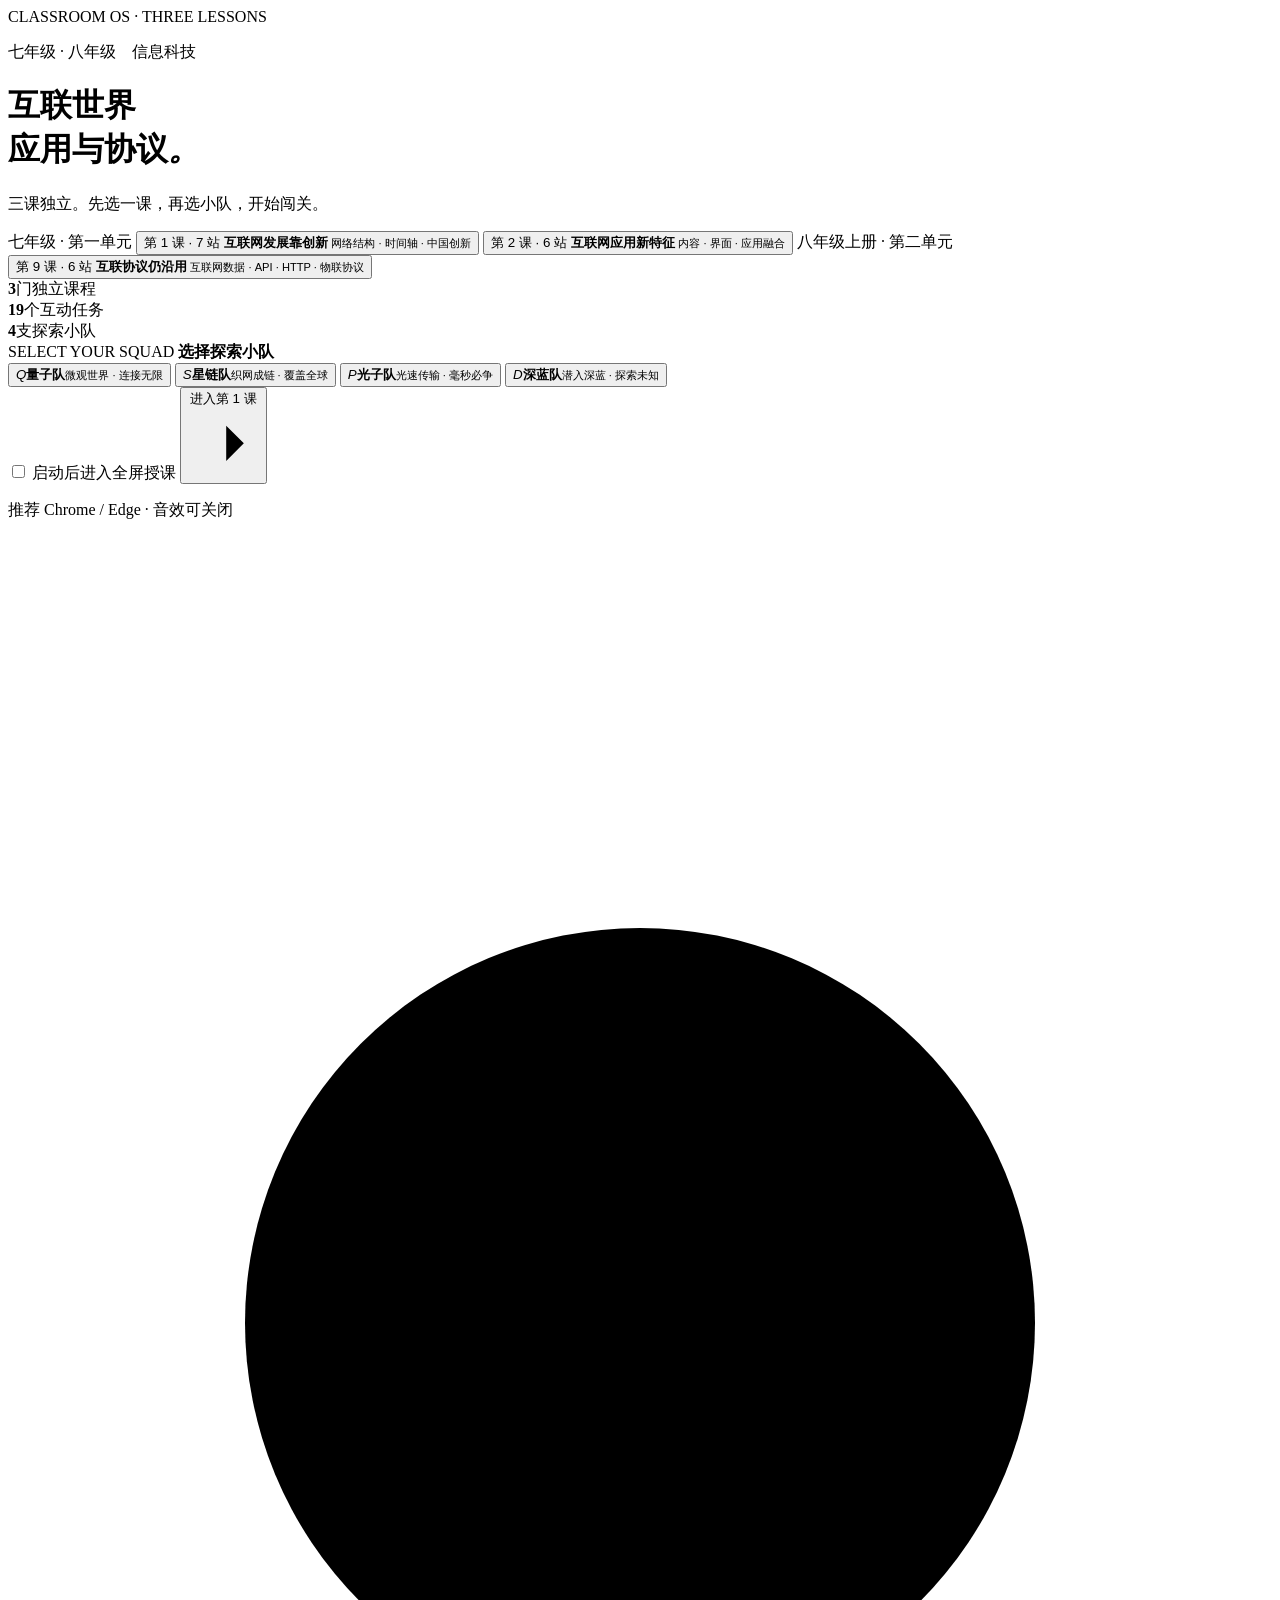
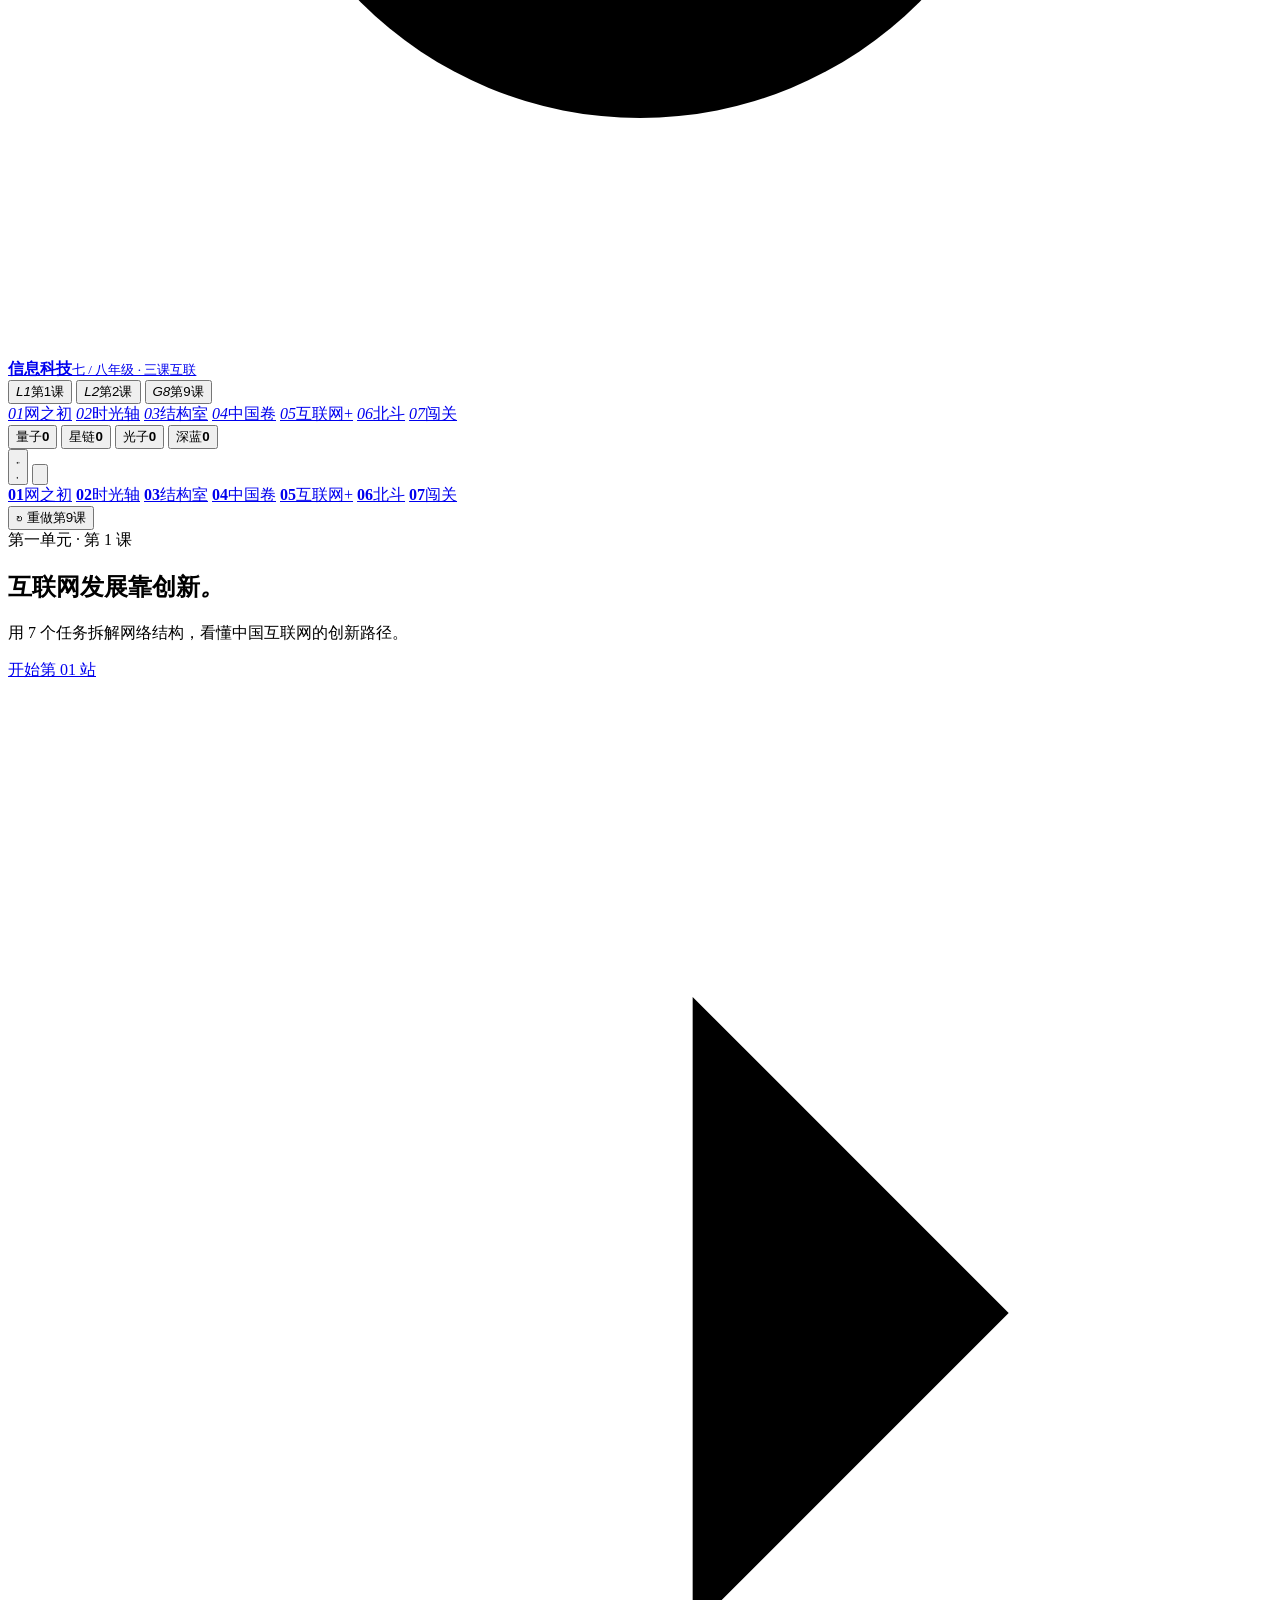
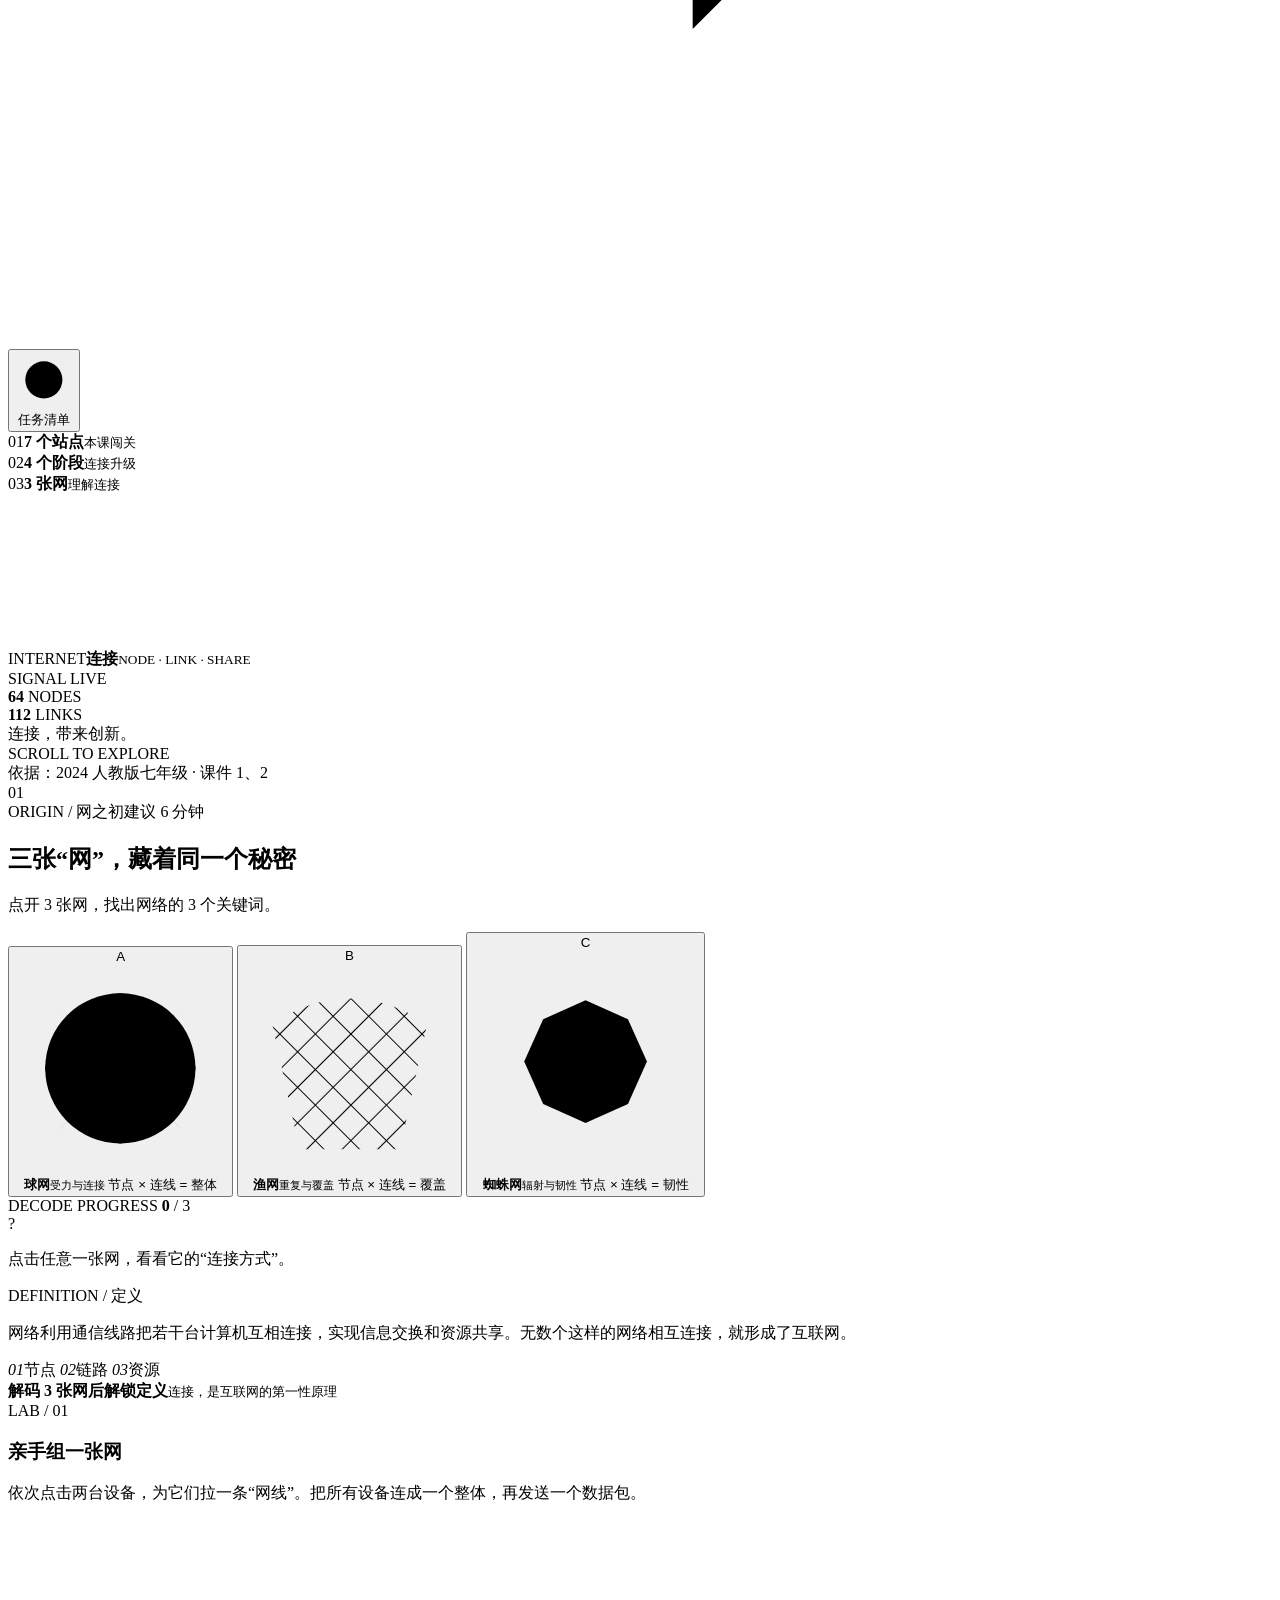
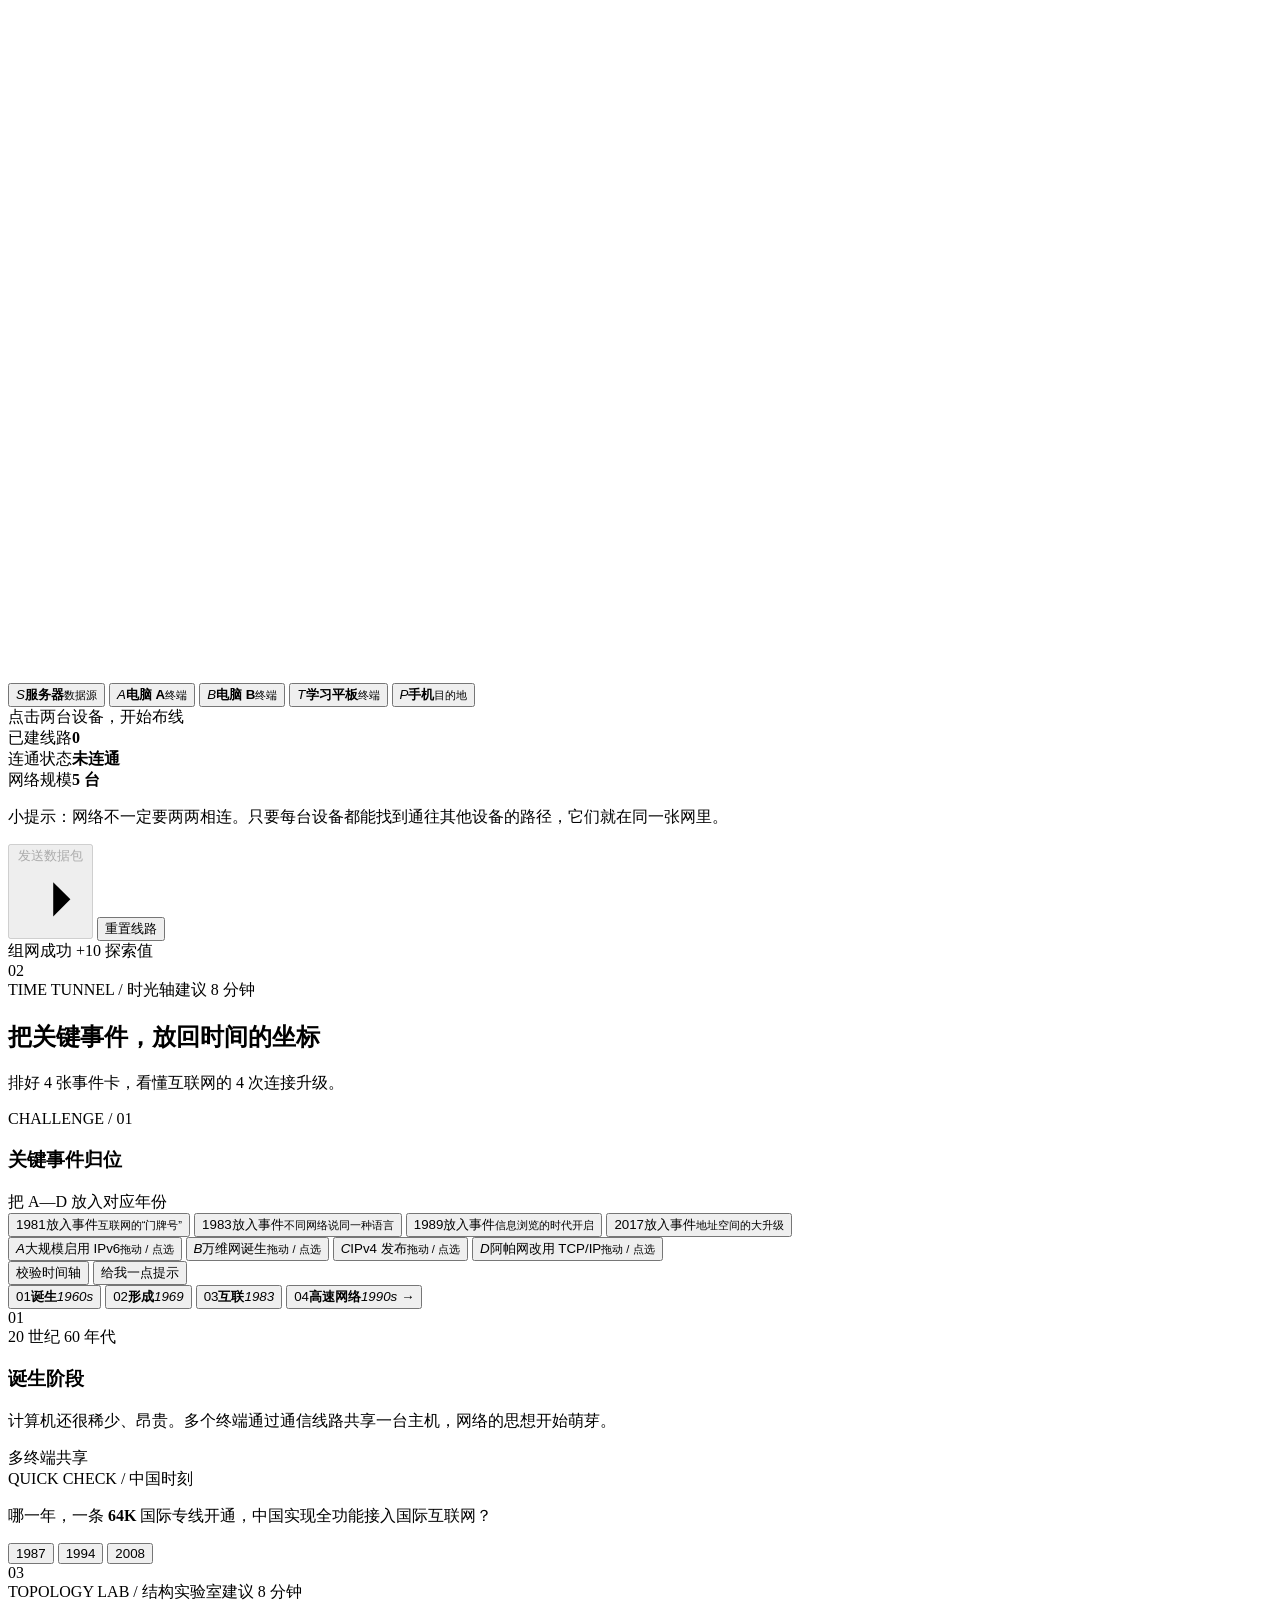
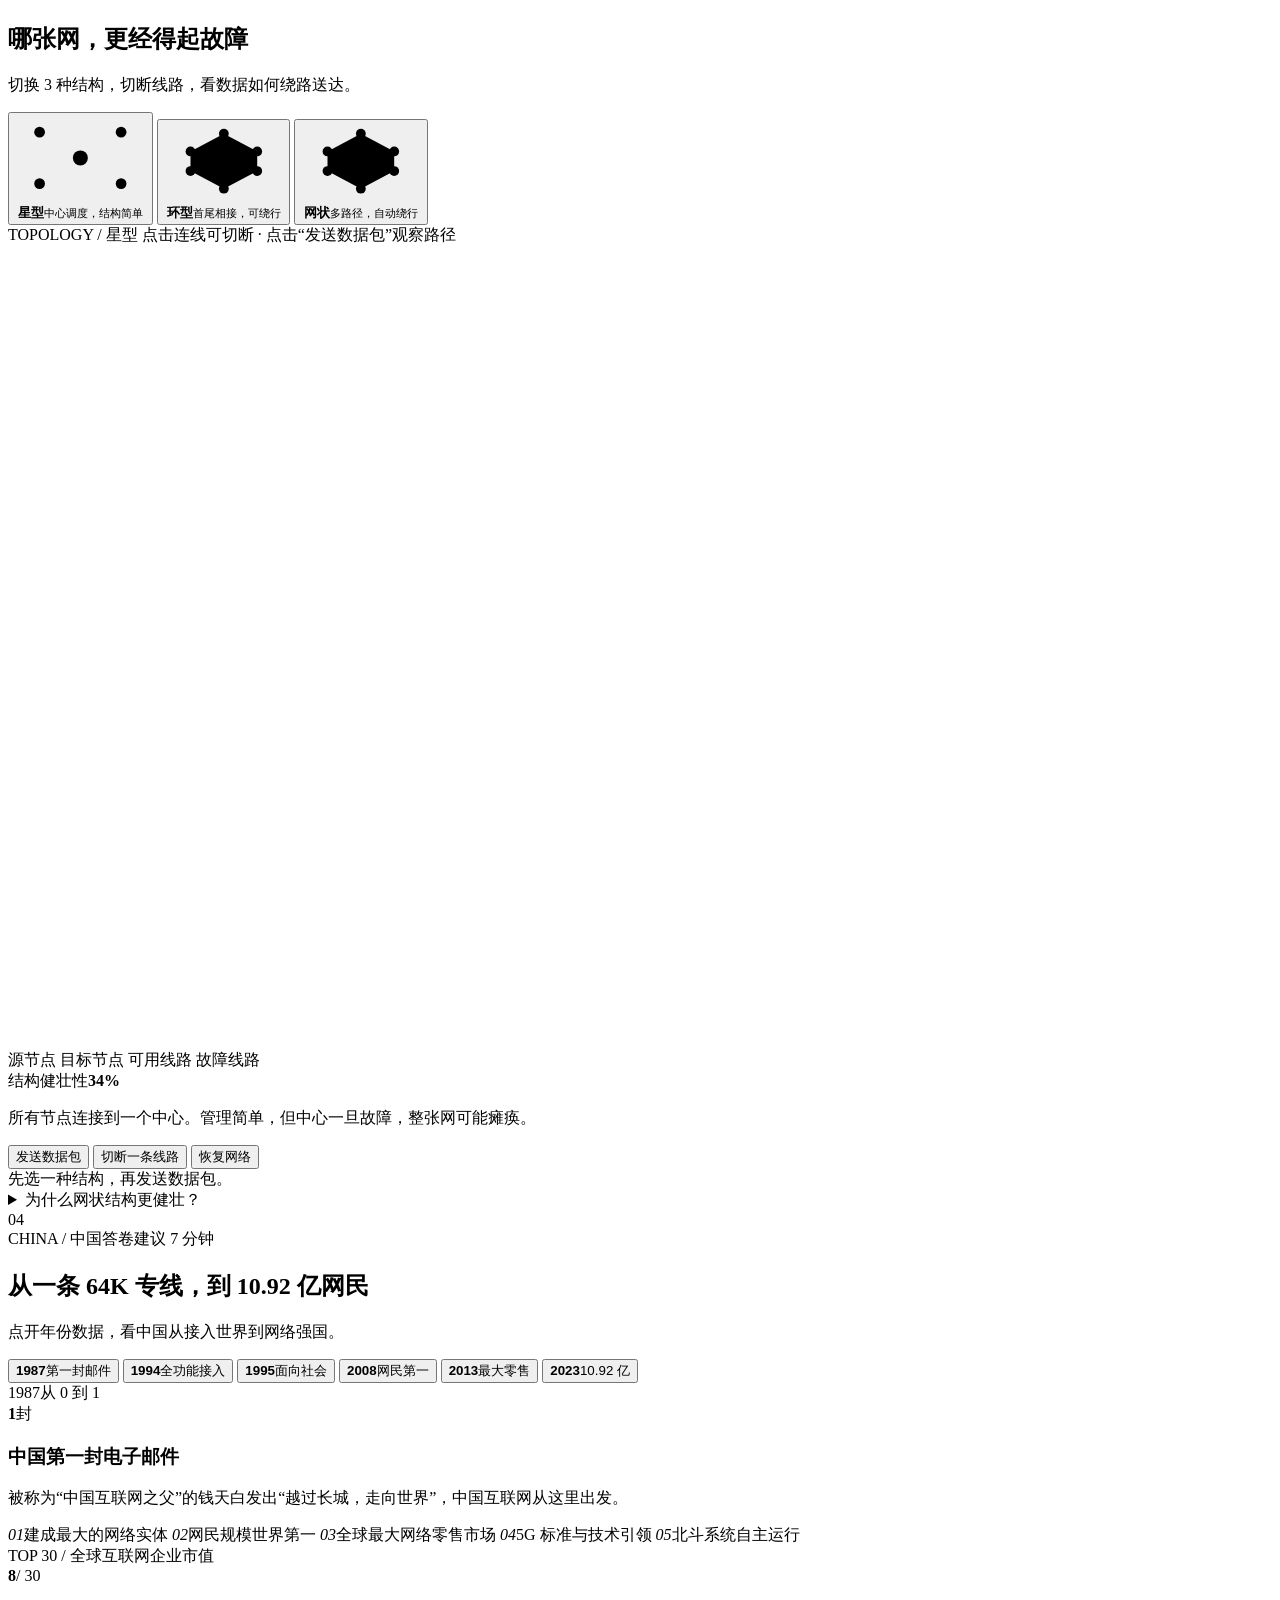
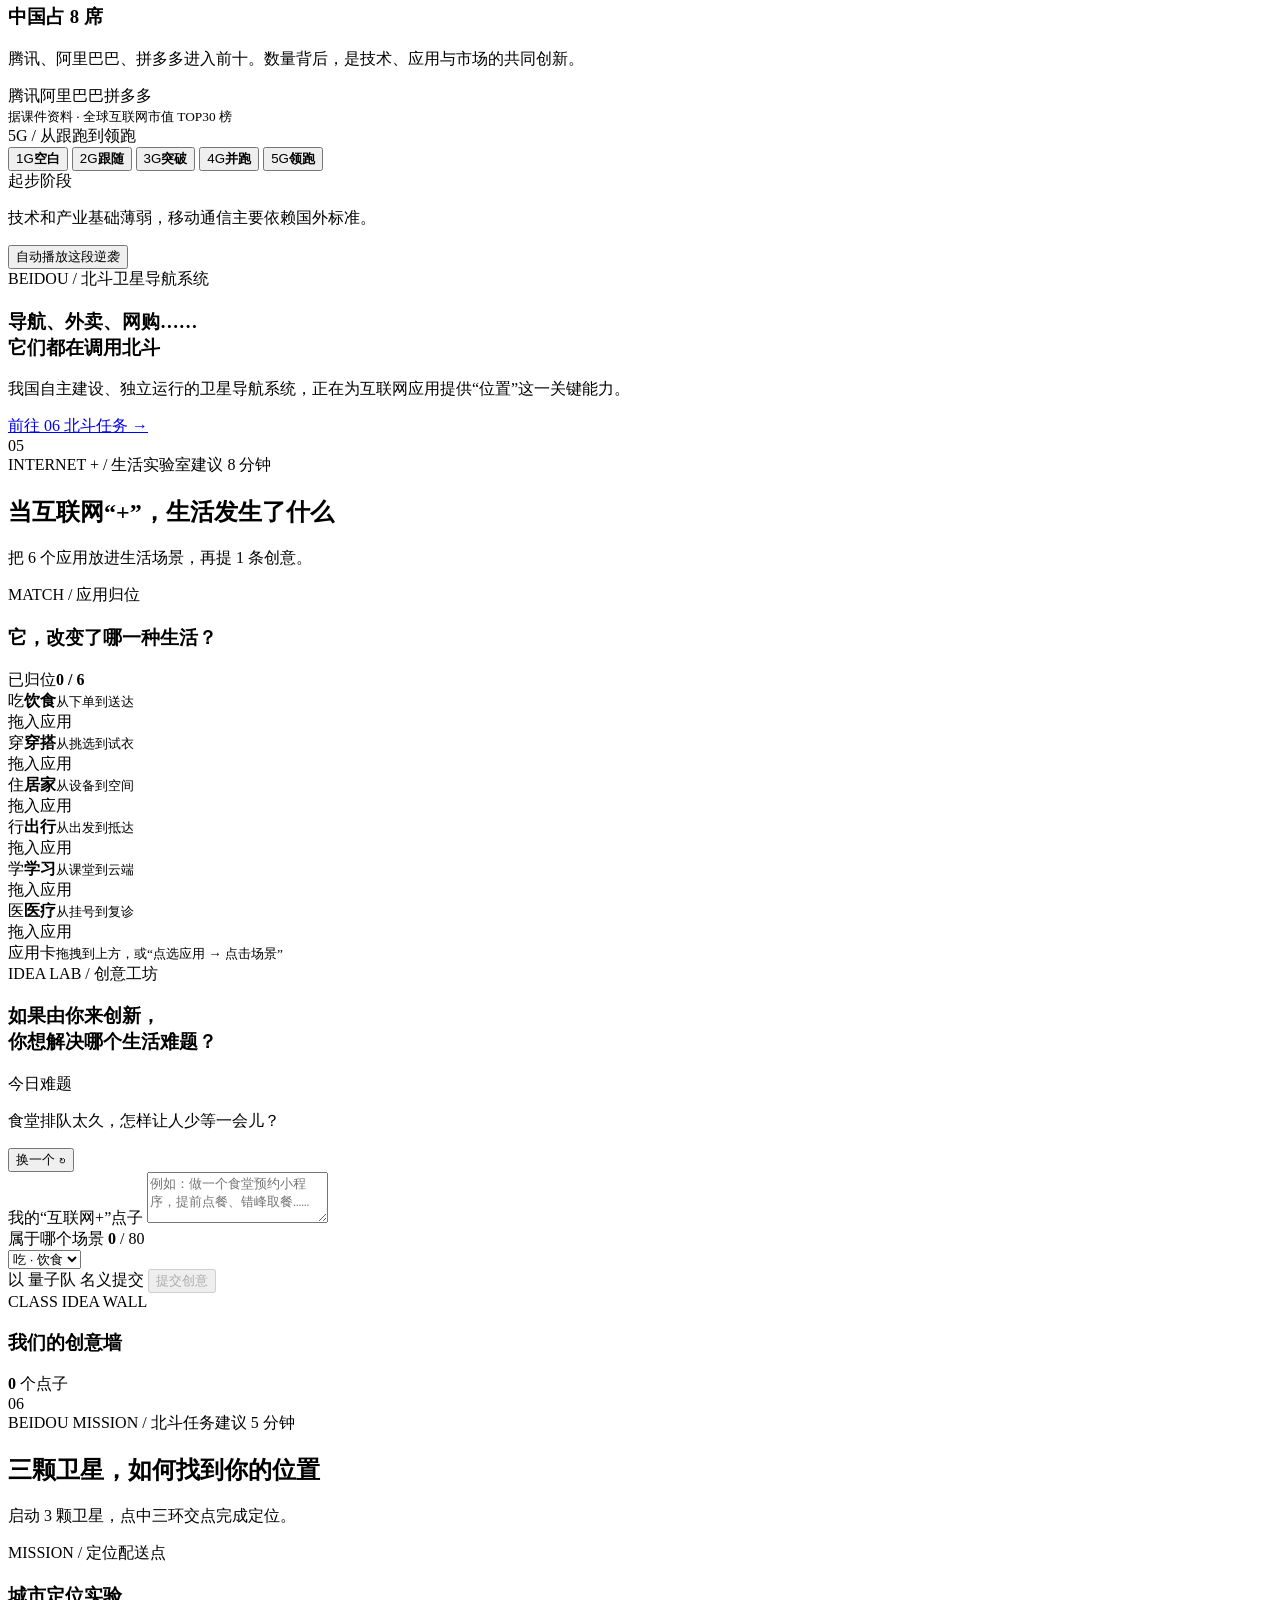
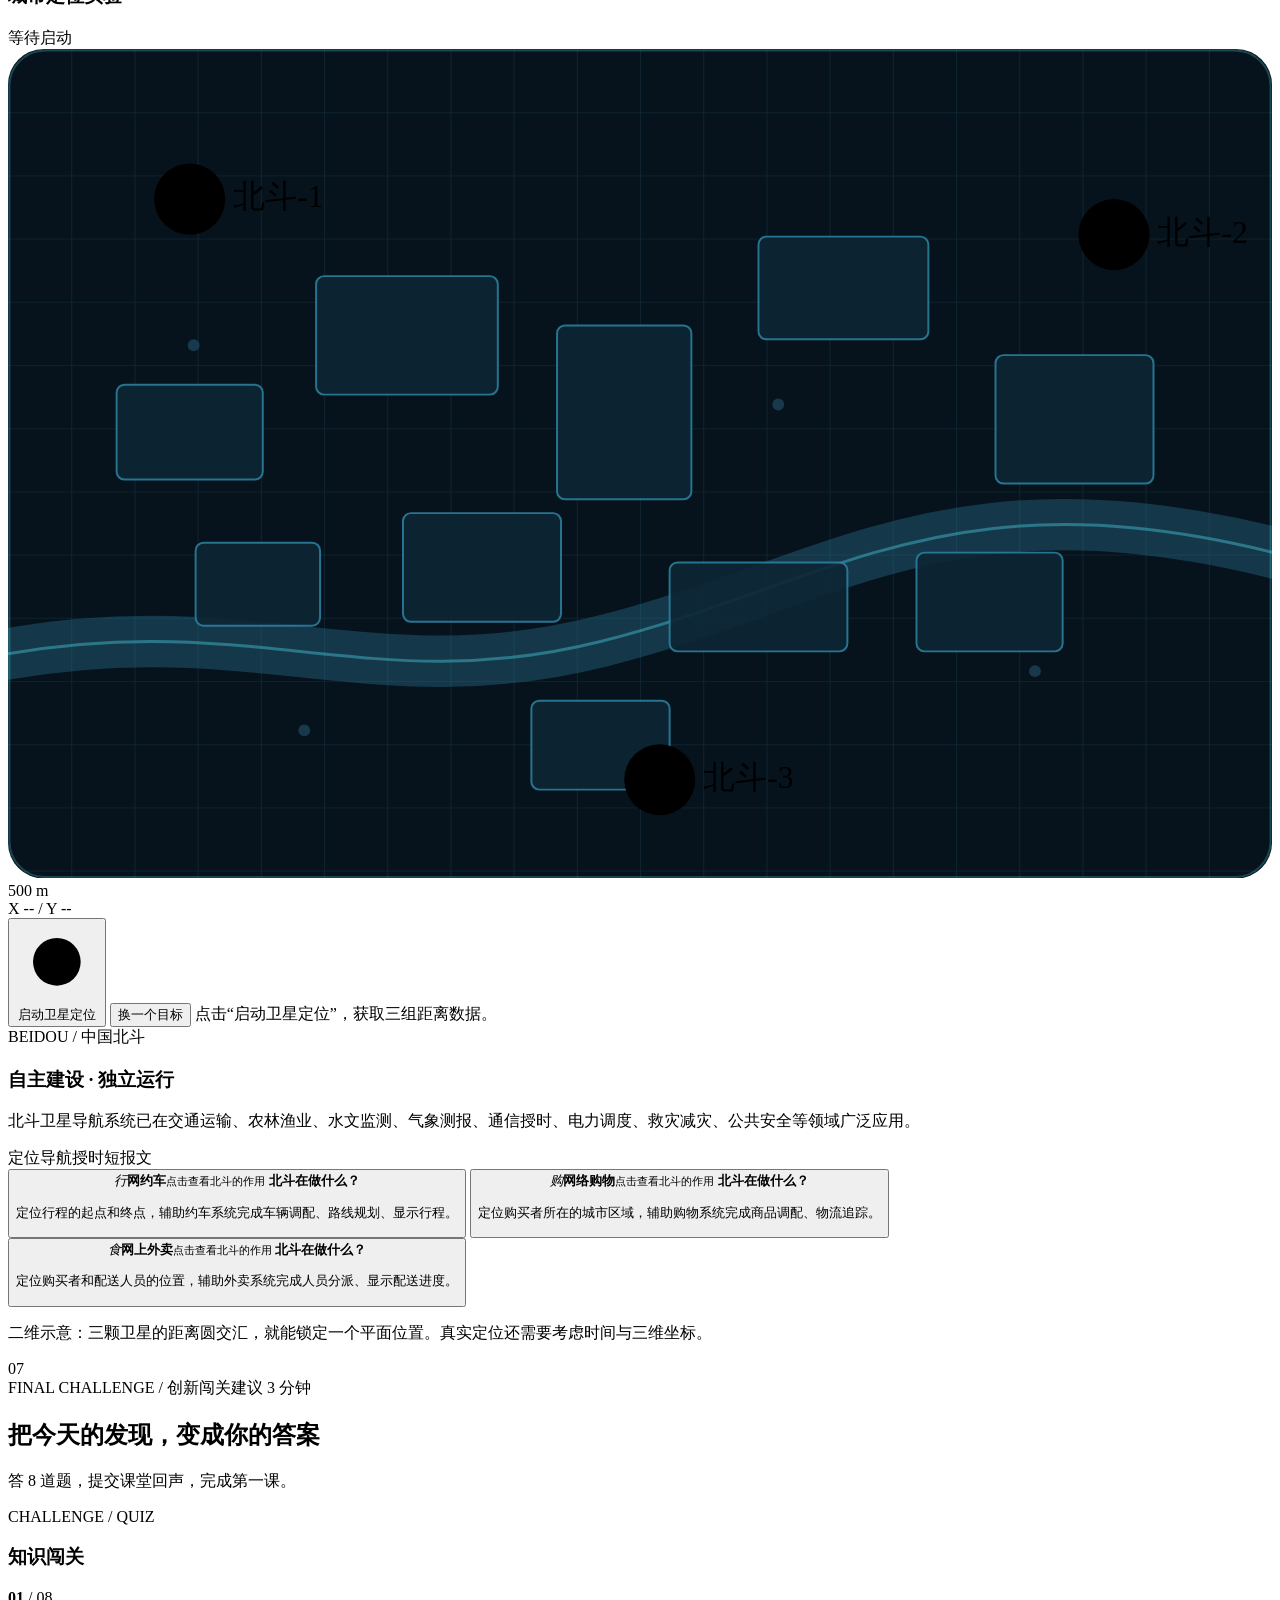
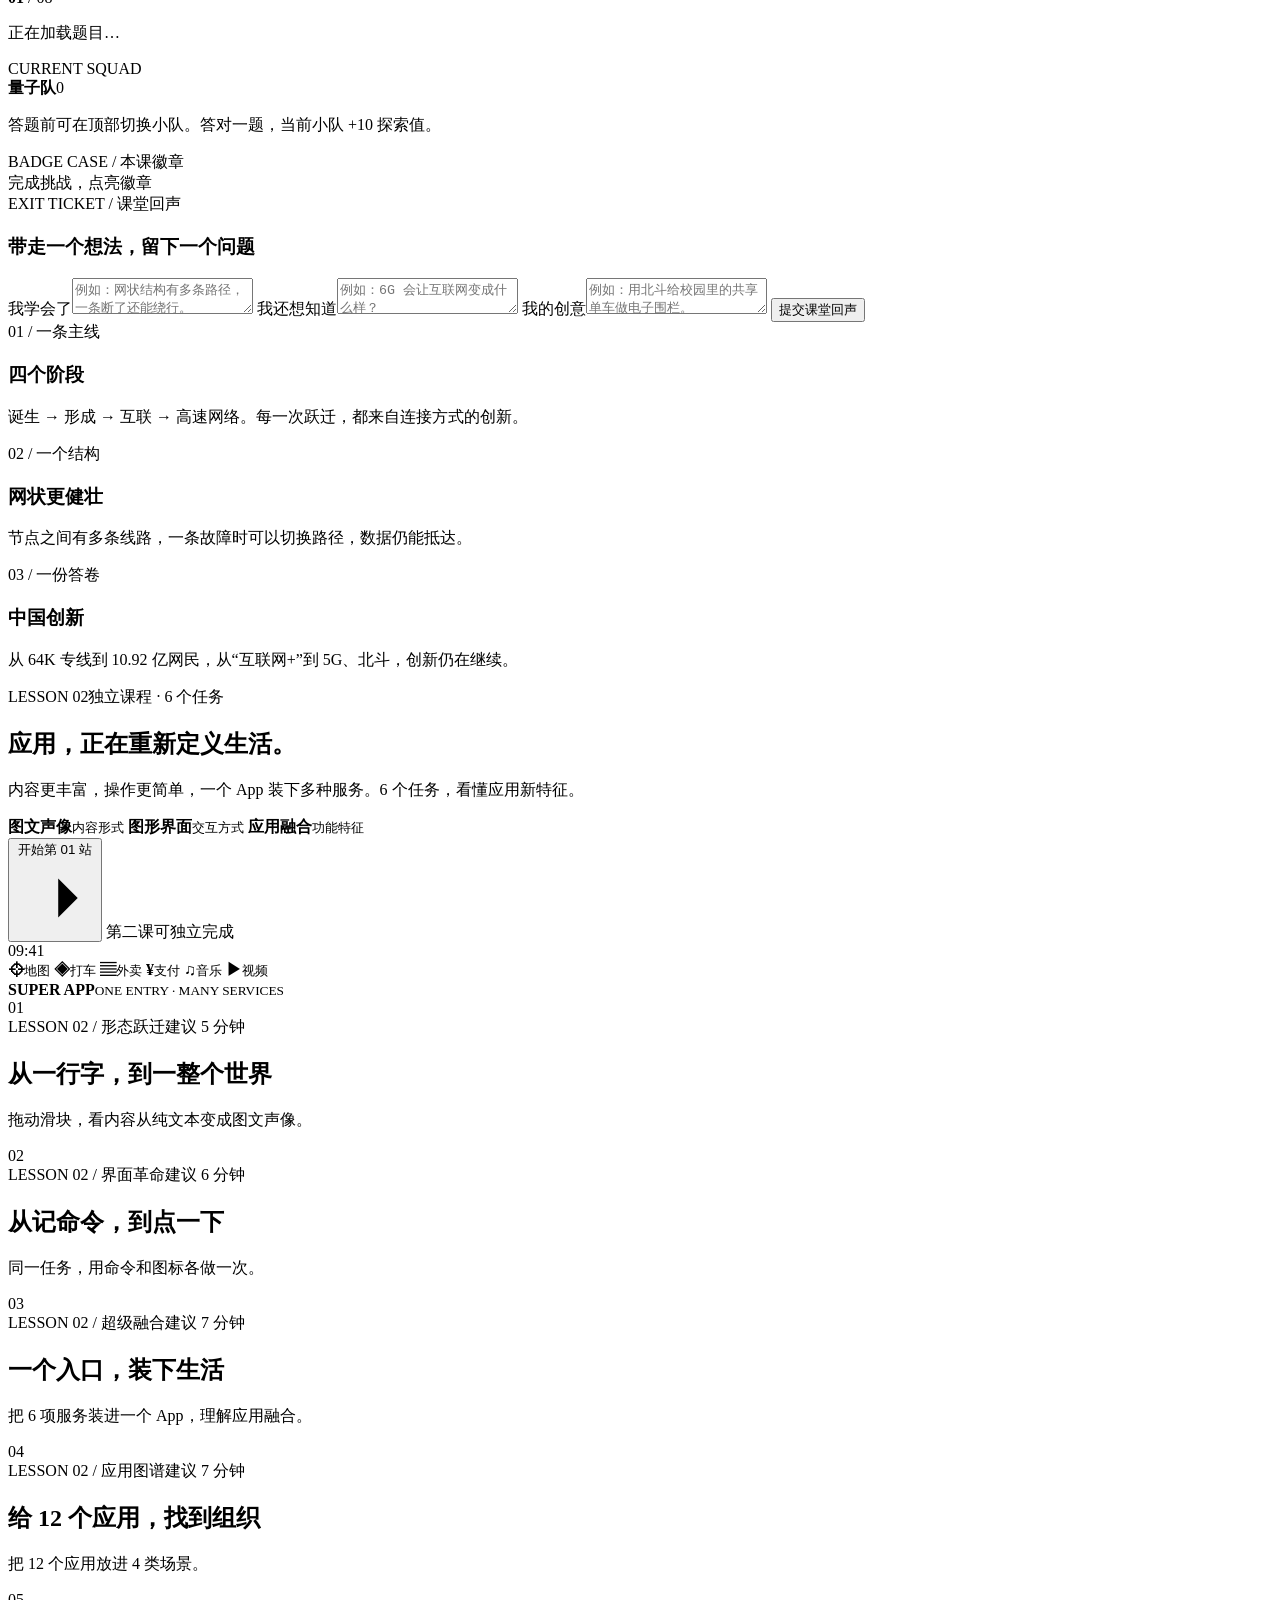
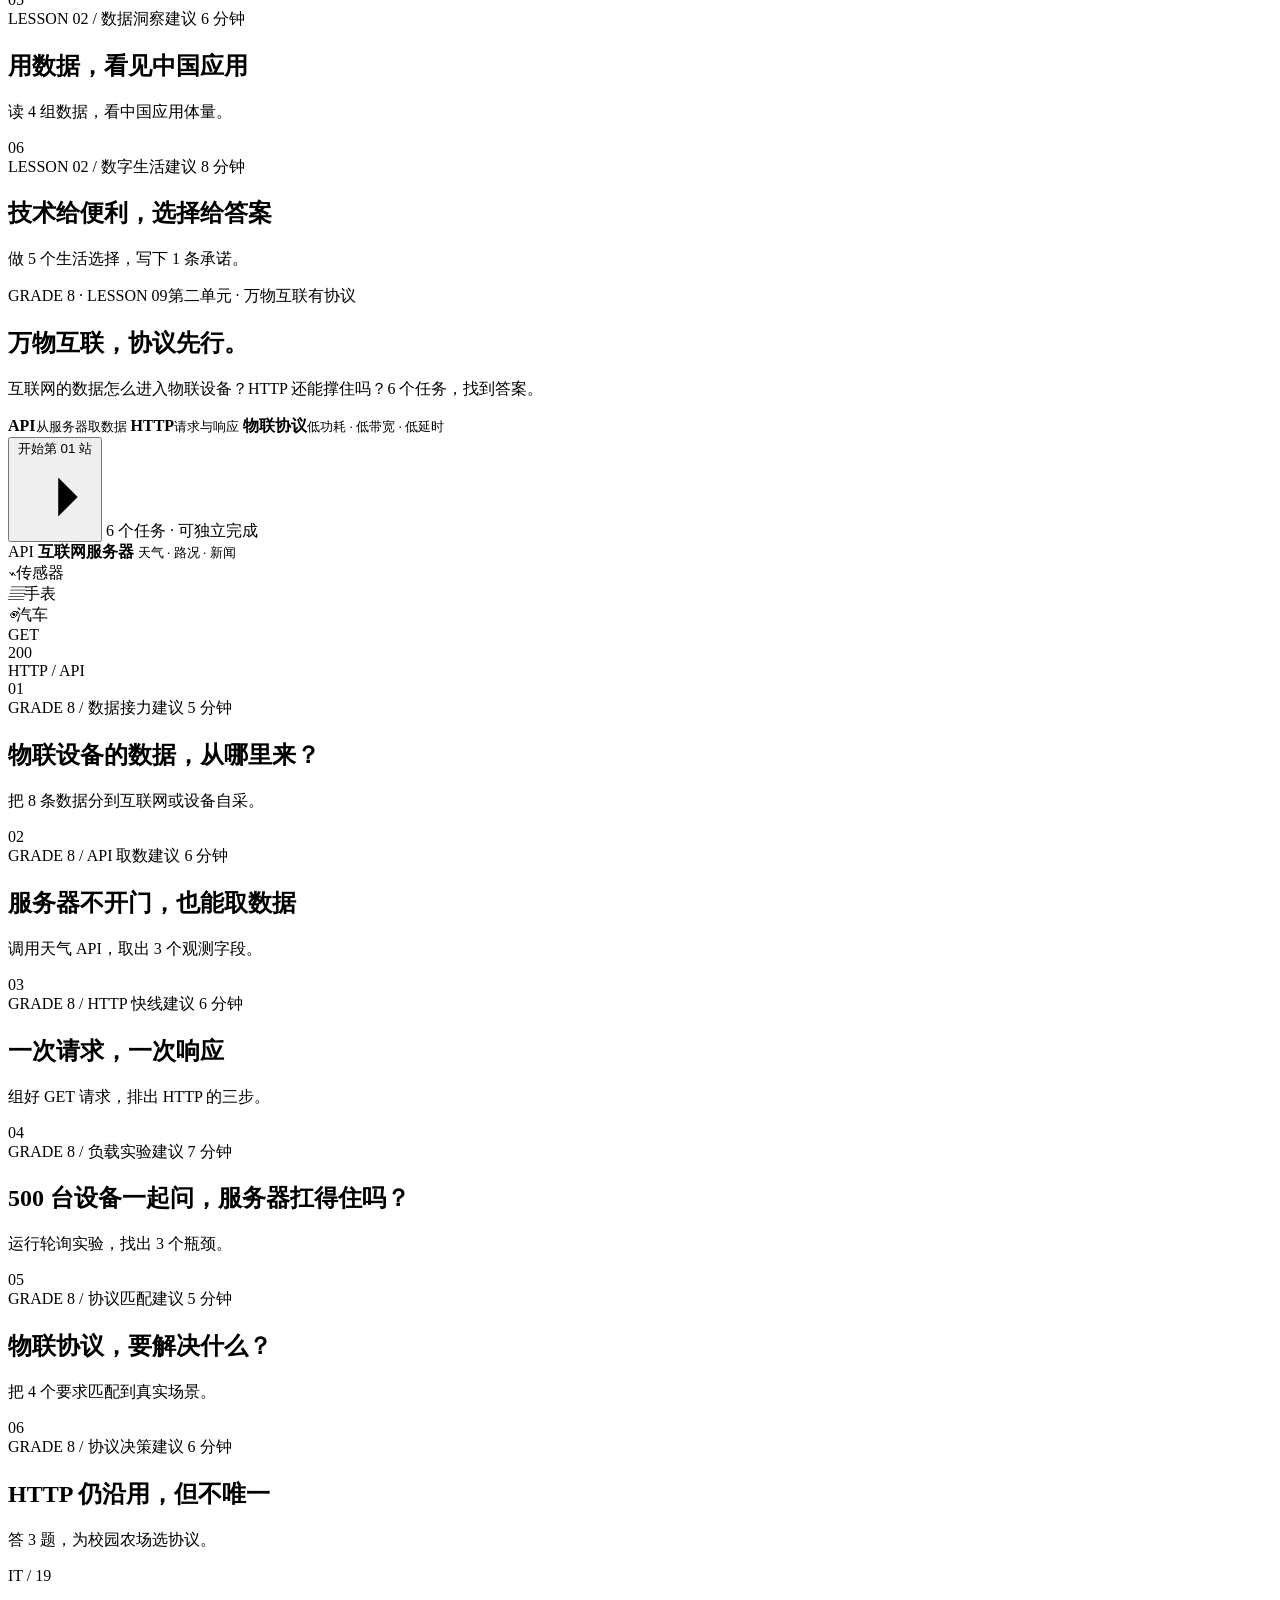
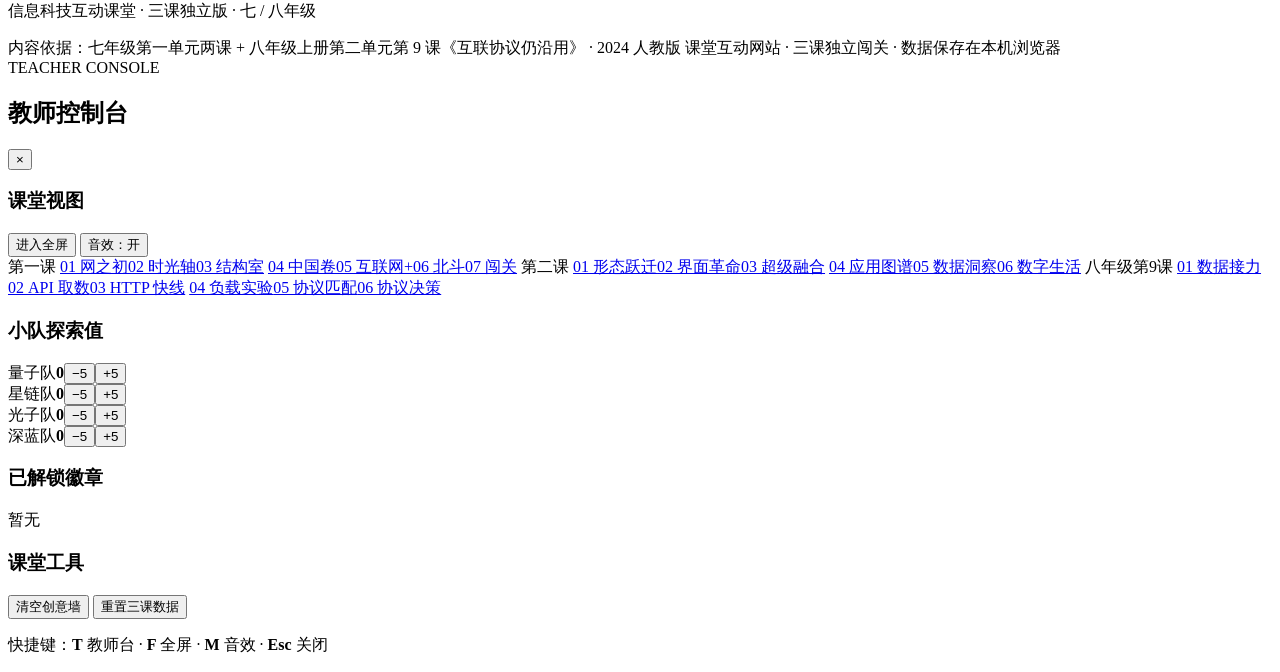
==== index.html @ 6c1b3985 "Add files via upload" ====
﻿<!doctype html>
<html lang="zh-CN">
<head>
  <meta charset="utf-8">
  <meta name="viewport" content="width=device-width, initial-scale=1">
  <meta name="theme-color" content="#05080f">
  <script>
    (function () {
      var ua = navigator.userAgent || '';
      var isIE = /MSIE\s|Trident\//.test(ua);
      var chrome = ua.match(/Chrome\/(\d+)/);
      var firefox = ua.match(/Firefox\/(\d+)/);
      var oldChrome = chrome && parseInt(chrome[1], 10) < 100;
      var oldFirefox = firefox && parseInt(firefox[1], 10) < 100;
      if (isIE || oldChrome || oldFirefox) {
        window.location.replace('compat.html');
      }
    })();
  </script>
  <title>信息科技互动课堂 · 七年级两课 + 八年级第9课</title>
  <meta name="description" content="2024 人教版初中信息科技互动网站：七年级第一单元两课，以及八年级上册第二单元第9课《互联协议仍沿用》。开始页任选一课，任务式闯关。">
  <link rel="icon" href="data:image/svg+xml,%3Csvg xmlns='http://www.w3.org/2000/svg' viewBox='0 0 64 64'%3E%3Crect width='64' height='64' rx='14' fill='%2305080f'/%3E%3Ccircle cx='32' cy='32' r='18' fill='none' stroke='%2357e8ff' stroke-width='3'/%3E%3Ccircle cx='32' cy='32' r='4' fill='%23a7ff6a'/%3E%3Cpath d='M14 32h36M32 14v36' stroke='%2357e8ff' stroke-width='2' opacity='.7'/%3E%3C/svg%3E">
  <link rel="stylesheet" href="assets/styles.css?v=20261108-g8i">
  <link rel="stylesheet" href="assets/lesson2.css?v=20261108-g8i">
  <link rel="stylesheet" href="assets/readability.css?v=20261108-g8i">
  <link rel="stylesheet" href="assets/lesson3.css?v=20261108-g8i">
</head>
<body class="is-locked" data-course="1">

  <!-- ============ 启动界面 ============ -->
  <div class="launch" id="launch" role="dialog" aria-modal="true" aria-labelledby="launchTitle">
    <div class="launch-grid" aria-hidden="true"></div>
    <div class="launch-glow" aria-hidden="true"></div>
    <div class="launch-panel">
      <div class="launch-main">
        <div class="eyebrow"><span class="live-dot"></span> CLASSROOM OS · THREE LESSONS</div>
        <p class="launch-unit">七年级 · 八年级　信息科技</p>
        <h1 id="launchTitle">互联世界<br><span>应用与协议</span><i>。</i></h1>
        <p class="launch-lead">三课独立。先选一课，再选小队，开始闯关。</p>
        <div class="launch-courses" id="launchCourses" role="radiogroup" aria-label="选择课程">
          <span class="launch-band">七年级 · 第一单元</span>
          <button class="launch-course is-active" data-launch-course="1" type="button" role="radio" aria-checked="true">
            <span>第 1 课 · 7 站</span>
            <b>互联网发展靠创新</b>
            <small>网络结构 · 时间轴 · 中国创新</small>
          </button>
          <button class="launch-course" data-launch-course="2" type="button" role="radio" aria-checked="false">
            <span>第 2 课 · 6 站</span>
            <b>互联网应用新特征</b>
            <small>内容 · 界面 · 应用融合</small>
          </button>
          <span class="launch-band launch-band-g8">八年级上册 · 第二单元</span>
          <button class="launch-course launch-course-wide" data-launch-course="3" type="button" role="radio" aria-checked="false">
            <span>第 9 课 · 6 站</span>
            <b>互联协议仍沿用</b>
            <small>互联网数据 · API · HTTP · 物联协议</small>
          </button>
        </div>
        <div class="launch-facts">
          <div><b>3</b><span>门独立课程</span></div>
          <div><b>19</b><span>个互动任务</span></div>
          <div><b>4</b><span>支探索小队</span></div>
        </div>
      </div>
      <div class="launch-side">
        <div class="launch-side-head">
          <span>SELECT YOUR SQUAD</span>
          <b>选择探索小队</b>
        </div>
        <div class="launch-teams" id="launchTeams">
          <button class="team-choice" data-team="q" type="button" style="--team-color:#57e8ff">
            <i>Q</i><span><b>量子队</b><small>微观世界 · 连接无限</small></span>
          </button>
          <button class="team-choice" data-team="s" type="button" style="--team-color:#a7ff6a">
            <i>S</i><span><b>星链队</b><small>织网成链 · 覆盖全球</small></span>
          </button>
          <button class="team-choice" data-team="p" type="button" style="--team-color:#ffc857">
            <i>P</i><span><b>光子队</b><small>光速传输 · 毫秒必争</small></span>
          </button>
          <button class="team-choice" data-team="d" type="button" style="--team-color:#ff6ec7">
            <i>D</i><span><b>深蓝队</b><small>潜入深蓝 · 探索未知</small></span>
          </button>
        </div>
        <label class="launch-check">
          <input type="checkbox" id="launchFullscreen">
          <span>启动后进入全屏授课</span>
        </label>
        <button class="btn btn-primary launch-enter" id="launchBtn" type="button">
          <span>进入第 1 课</span>
          <svg viewBox="0 0 24 24" aria-hidden="true"><path d="M4 12h15M13 6l6 6-6 6"/></svg>
        </button>
        <p class="launch-tip">推荐 Chrome / Edge · 音效可关闭</p>
      </div>
      <span class="launch-corner tl"></span><span class="launch-corner tr"></span>
      <span class="launch-corner bl"></span><span class="launch-corner br"></span>
    </div>
  </div>

  <canvas id="fxCanvas" class="fx-canvas" aria-hidden="true"></canvas>
  <div class="page-atmosphere" aria-hidden="true"></div>

  <!-- ============ 顶部导航 ============ -->
  <header class="topbar" id="topbar">
    <a class="brand" href="#home" aria-label="回到课堂首页">
      <span class="brand-mark" aria-hidden="true">
        <svg viewBox="0 0 48 48"><circle cx="24" cy="24" r="15"/><circle cx="24" cy="24" r="3"/><path d="M9 24h30M24 9v30M13.5 13.5l21 21M34.5 13.5l-21 21"/></svg>
      </span>
      <span class="brand-text"><b>信息科技</b><small>七 / 八年级 · 三课互联</small></span>
    </a>

    <div class="course-switch" role="group" aria-label="课程切换">
      <button class="course-btn is-active" data-course-btn="1" type="button" aria-pressed="true"><i>L1</i><span>第1课</span></button>
      <button class="course-btn" data-course-btn="2" type="button" aria-pressed="false"><i>L2</i><span>第2课</span></button>
      <button class="course-btn" data-course-btn="3" type="button" aria-pressed="false"><i>G8</i><span>第9课</span></button>
    </div>

    <nav class="station-nav" data-course-nav="1" aria-label="第一课课堂环节">
      <a class="station-link" data-station="origin" href="#origin"><i>01</i><span>网之初</span></a>
      <a class="station-link" data-station="timeline" href="#timeline"><i>02</i><span>时光轴</span></a>
      <a class="station-link" data-station="topology" href="#topology"><i>03</i><span>结构室</span></a>
      <a class="station-link" data-station="china" href="#china"><i>04</i><span>中国卷</span></a>
      <a class="station-link" data-station="plus" href="#plus"><i>05</i><span>互联网+</span></a>
      <a class="station-link" data-station="beidou" href="#beidou"><i>06</i><span>北斗</span></a>
      <a class="station-link" data-station="challenge" href="#challenge"><i>07</i><span>闯关</span></a>
    </nav>

    <nav class="station-nav" data-course-nav="2" aria-label="第二课课堂环节" hidden>
      <a class="station-link" data-station="l2-content" href="#l2-content"><i>01</i><span>形态</span></a>
      <a class="station-link" data-station="l2-ui" href="#l2-ui"><i>02</i><span>界面</span></a>
      <a class="station-link" data-station="l2-fusion" href="#l2-fusion"><i>03</i><span>融合</span></a>
      <a class="station-link" data-station="l2-atlas" href="#l2-atlas"><i>04</i><span>图谱</span></a>
      <a class="station-link" data-station="l2-data" href="#l2-data"><i>05</i><span>数据</span></a>
      <a class="station-link" data-station="l2-life" href="#l2-life"><i>06</i><span>生活</span></a>
    </nav>

    <nav class="station-nav" data-course-nav="3" aria-label="八年级第9课课堂环节" hidden>
      <a class="station-link" data-station="l3-data" href="#l3-data"><i>01</i><span>数据</span></a>
      <a class="station-link" data-station="l3-api" href="#l3-api"><i>02</i><span>API</span></a>
      <a class="station-link" data-station="l3-http" href="#l3-http"><i>03</i><span>HTTP</span></a>
      <a class="station-link" data-station="l3-limit" href="#l3-limit"><i>04</i><span>瓶颈</span></a>
      <a class="station-link" data-station="l3-feature" href="#l3-feature"><i>05</i><span>协议</span></a>
      <a class="station-link" data-station="l3-choice" href="#l3-choice"><i>06</i><span>决策</span></a>
    </nav>

    <div class="team-hud" id="teamHud" aria-label="探索小队计分板">
      <button class="team-chip" data-team="q" type="button" style="--team-color:#57e8ff" aria-label="量子队，0 探索值"><i></i><span class="team-name">量子</span><b class="team-score">0</b></button>
      <button class="team-chip" data-team="s" type="button" style="--team-color:#a7ff6a" aria-label="星链队，0 探索值"><i></i><span class="team-name">星链</span><b class="team-score">0</b></button>
      <button class="team-chip" data-team="p" type="button" style="--team-color:#ffc857" aria-label="光子队，0 探索值"><i></i><span class="team-name">光子</span><b class="team-score">0</b></button>
      <button class="team-chip" data-team="d" type="button" style="--team-color:#ff6ec7" aria-label="深蓝队，0 探索值"><i></i><span class="team-name">深蓝</span><b class="team-score">0</b></button>
    </div>

    <div class="top-actions">
      <button class="icon-btn" id="soundBtn" type="button" aria-label="关闭音效" aria-pressed="true" title="音效">
        <svg class="icon-on" viewBox="0 0 24 24" aria-hidden="true"><path d="M4 9v6h4l5 4V5L8 9H4z"/><path d="M16 8c1.2 1.1 2 2.4 2 4s-.8 2.9-2 4M18.5 5.5C20.4 7.2 22 9.5 22 12s-1.6 4.8-3.5 6.5"/></svg>
        <svg class="icon-off" viewBox="0 0 24 24" aria-hidden="true"><path d="M4 9v6h4l5 4V5L8 9H4z"/><path d="M17 9l5 6M22 9l-5 6"/></svg>
      </button>
      <button class="icon-btn teacher-btn" id="teacherBtn" type="button" aria-label="打开教师控制台" title="教师控制台">
        <svg viewBox="0 0 24 24" aria-hidden="true"><path d="M4 7h10M18 7h2M4 12h2M10 12h10M4 17h7M15 17h5"/><circle cx="16" cy="7" r="2"/><circle cx="8" cy="12" r="2"/><circle cx="13" cy="17" r="2"/></svg>
      </button>
    </div>
    <div class="page-progress"><i id="pageProgress"></i></div>
  </header>

  <nav class="mobile-stations" data-course-nav="1" aria-label="第一课环节快捷导航">
    <a data-station="origin" href="#origin"><b>01</b><span>网之初</span></a>
    <a data-station="timeline" href="#timeline"><b>02</b><span>时光轴</span></a>
    <a data-station="topology" href="#topology"><b>03</b><span>结构室</span></a>
    <a data-station="china" href="#china"><b>04</b><span>中国卷</span></a>
    <a data-station="plus" href="#plus"><b>05</b><span>互联网+</span></a>
    <a data-station="beidou" href="#beidou"><b>06</b><span>北斗</span></a>
    <a data-station="challenge" href="#challenge"><b>07</b><span>闯关</span></a>
  </nav>

  <nav class="mobile-stations" data-course-nav="2" aria-label="第二课环节快捷导航" hidden>
    <a data-station="l2-content" href="#l2-content"><b>01</b><span>形态</span></a>
    <a data-station="l2-ui" href="#l2-ui"><b>02</b><span>界面</span></a>
    <a data-station="l2-fusion" href="#l2-fusion"><b>03</b><span>融合</span></a>
    <a data-station="l2-atlas" href="#l2-atlas"><b>04</b><span>图谱</span></a>
    <a data-station="l2-data" href="#l2-data"><b>05</b><span>数据</span></a>
    <a data-station="l2-life" href="#l2-life"><b>06</b><span>生活</span></a>
  </nav>

  <nav class="mobile-stations" data-course-nav="3" aria-label="八年级第9课环节快捷导航" hidden>
    <a data-station="l3-data" href="#l3-data"><b>01</b><span>数据</span></a>
    <a data-station="l3-api" href="#l3-api"><b>02</b><span>API</span></a>
    <a data-station="l3-http" href="#l3-http"><b>03</b><span>HTTP</span></a>
    <a data-station="l3-limit" href="#l3-limit"><b>04</b><span>瓶颈</span></a>
    <a data-station="l3-feature" href="#l3-feature"><b>05</b><span>协议</span></a>
    <a data-station="l3-choice" href="#l3-choice"><b>06</b><span>决策</span></a>
  </nav>

  <button class="l3-replay-all" id="l3ReplayAll" data-l3-replay-all type="button" title="重置六站交互；保留通关进度，不重复加分">
    <span aria-hidden="true">↻</span> 重做第9课
  </button>

  <main>
    <!-- ============ 首页 ============ -->
    <section class="hero" id="home">
      <div class="hero-grid">
        <div class="hero-copy">
          <div class="eyebrow hero-eyebrow"><span class="live-dot"></span> 第一单元 · 第 1 课</div>
          <h1 class="hero-title"><span>互联网发展</span><span class="accent">靠创新<i>。</i></span></h1>
          <p class="hero-lead">用 7 个任务拆解网络结构，看懂中国互联网的创新路径。</p>
          <div class="hero-actions">
            <a class="btn btn-primary" href="#origin">
              <span>开始第 01 站</span>
              <svg viewBox="0 0 24 24" aria-hidden="true"><path d="M4 12h15M13 6l6 6-6 6"/></svg>
            </a>
            <button class="btn btn-ghost" id="missionBtn" type="button">
              <svg viewBox="0 0 24 24" aria-hidden="true"><circle cx="12" cy="12" r="8"/><circle cx="12" cy="12" r="3"/><path d="M12 2v3M12 19v3M2 12h3M19 12h3"/></svg>
              <span>任务清单</span>
            </button>
          </div>
          <div class="hero-facts">
            <div><span>01</span><b>7 个站点</b><small>本课闯关</small></div>
            <div><span>02</span><b>4 个阶段</b><small>连接升级</small></div>
            <div><span>03</span><b>3 张网</b><small>理解连接</small></div>
          </div>
        </div>

        <div class="hero-visual" aria-hidden="true">
          <canvas id="netCanvas"></canvas>
          <div class="orbit orbit-a"></div>
          <div class="orbit orbit-b"></div>
          <div class="orbit orbit-c"></div>
          <div class="hero-core"><span>INTERNET</span><b>连接</b><small>NODE · LINK · SHARE</small></div>
          <div class="hud-tag tag-a"><i></i> SIGNAL LIVE</div>
          <div class="hud-tag tag-b"><b>64</b> NODES</div>
          <div class="hud-tag tag-c"><b>112</b> LINKS</div>
          <div class="hero-visual-caption">连接，带来创新。</div>
        </div>
      </div>
      <div class="hero-bottom">
        <div class="scroll-cue"><i></i><span>SCROLL TO EXPLORE</span></div>
        <div class="hero-source">依据：2024 人教版七年级 · 课件 1、2</div>
      </div>
    </section>

    <!-- ============ 01 网之初 ============ -->
    <section class="section course1-section" id="origin">
      <div class="section-inner">
        <div class="section-head" data-reveal>
          <div class="section-index">01</div>
          <div>
            <div class="section-meta"><span>ORIGIN / 网之初</span><i></i><span>建议 6 分钟</span></div>
            <h2>三张“网”，<span class="hl">藏着同一个秘密</span></h2>
            <p class="section-dek">点开 3 张网，找出网络的 3 个关键词。</p>
          </div>
        </div>

        <div class="origin-grid">
          <div class="net-triptych" data-reveal>
            <button class="net-card" data-net="ball" type="button" aria-pressed="false">
              <span class="net-no">A</span>
              <svg class="net-art" viewBox="0 0 200 200" aria-hidden="true">
                <circle cx="100" cy="100" r="72"/>
                <ellipse cx="100" cy="100" rx="72" ry="28"/>
                <ellipse cx="100" cy="100" rx="28" ry="72"/>
                <path d="M39 39c35 35 87 87 122 122M161 39C126 74 74 126 39 161"/>
              </svg>
              <span class="net-label"><b>球网</b><small>受力与连接</small></span>
              <span class="net-secret">节点 × 连线 = 整体</span>
            </button>
            <button class="net-card" data-net="fish" type="button" aria-pressed="false">
              <span class="net-no">B</span>
              <svg class="net-art" viewBox="0 0 200 200" aria-hidden="true">
                <defs>
                  <pattern id="fishMesh" width="24" height="24" patternUnits="userSpaceOnUse" patternTransform="rotate(45)">
                    <path d="M0 0h24v24" fill="none" stroke="currentColor" stroke-width="2"/>
                  </pattern>
                </defs>
                <path class="fish-shape" d="M26 58Q100 10 174 58L148 178H52Z" fill="url(#fishMesh)"/>
                <path d="M26 58Q100 10 174 58L148 178H52Z" fill="none"/>
              </svg>
              <span class="net-label"><b>渔网</b><small>重复与覆盖</small></span>
              <span class="net-secret">节点 × 连线 = 覆盖</span>
            </button>
            <button class="net-card" data-net="spider" type="button" aria-pressed="false">
              <span class="net-no">C</span>
              <svg class="net-art" viewBox="0 0 200 200" aria-hidden="true">
                <g>
                  <path d="M100 22v156M22 100h156M45 45l110 110M155 45L45 155M31 77l138 46M31 123l138-46"/>
                  <path d="M100 45l38 17 17 38-17 38-38 17-38-17-17-38 17-38z"/>
                  <path d="M100 67l23 10 10 23-10 23-23 10-23-10-10-23 10-23z"/>
                  <path d="M100 85l10 5 5 10-5 10-10 5-10-5-5-10 5-10z"/>
                </g>
              </svg>
              <span class="net-label"><b>蜘蛛网</b><small>辐射与韧性</small></span>
              <span class="net-secret">节点 × 连线 = 韧性</span>
            </button>
          </div>

          <aside class="origin-side" data-reveal>
            <div class="decode-row">
              <span class="mono-label">DECODE PROGRESS</span>
              <span><b id="netDecoded">0</b> / 3</span>
            </div>
            <div class="net-insight" id="netInsight" aria-live="polite">
              <span class="insight-icon">?</span>
              <p>点击任意一张网，看看它的“连接方式”。</p>
            </div>
            <div class="definition-card is-locked" id="definitionCard">
              <span class="definition-label">DEFINITION / 定义</span>
              <p>网络利用<span>通信线路</span>把若干台计算机互相连接，实现<span>信息交换</span>和<span>资源共享</span>。无数个这样的网络相互连接，就形成了<span>互联网</span>。</p>
              <div class="three-elements">
                <span><i>01</i>节点</span>
                <span><i>02</i>链路</span>
                <span><i>03</i>资源</span>
              </div>
              <div class="definition-lock"><b>解码 3 张网后解锁定义</b><small>连接，是互联网的第一性原理</small></div>
            </div>
          </aside>
        </div>

        <div class="lab-panel tech-panel build-lab" data-reveal>
          <div class="lab-head">
            <div><span class="lab-code">LAB / 01</span><h3>亲手组一张网</h3></div>
            <p>依次点击两台设备，为它们拉一条“网线”。把所有设备连成一个整体，再发送一个数据包。</p>
          </div>
          <div class="build-layout">
            <div class="build-board" id="buildBoard">
              <div class="board-grid" aria-hidden="true"></div>
              <svg id="buildSvg" viewBox="0 0 1000 600" preserveAspectRatio="none" aria-hidden="true"></svg>
              <button class="device-node" data-node="server" style="left:12%;top:50%" type="button"><i>S</i><b>服务器</b><small>数据源</small></button>
              <button class="device-node" data-node="a" style="left:38%;top:18%" type="button"><i>A</i><b>电脑 A</b><small>终端</small></button>
              <button class="device-node" data-node="b" style="left:38%;top:78%" type="button"><i>B</i><b>电脑 B</b><small>终端</small></button>
              <button class="device-node" data-node="tablet" style="left:66%;top:50%" type="button"><i>T</i><b>学习平板</b><small>终端</small></button>
              <button class="device-node" data-node="phone" style="left:88%;top:20%" type="button"><i>P</i><b>手机</b><small>目的地</small></button>
              <div class="board-hint" id="boardHint">点击两台设备，开始布线</div>
            </div>
            <aside class="build-side">
              <div class="readout">
                <div><span>已建线路</span><b id="linkCount">0</b></div>
                <div><span>连通状态</span><b id="buildStatus" class="status-off">未连通</b></div>
                <div><span>网络规模</span><b>5 台</b></div>
              </div>
              <p class="build-tip">小提示：网络不一定要两两相连。只要每台设备都能找到通往其他设备的路径，它们就在同一张网里。</p>
              <div class="build-actions">
                <button class="btn btn-primary btn-small" id="sendPacket" type="button" disabled>
                  <span>发送数据包</span>
                  <svg viewBox="0 0 24 24" aria-hidden="true"><path d="M4 12h15M13 6l6 6-6 6"/></svg>
                </button>
                <button class="btn btn-quiet btn-small" id="resetBuild" type="button">重置线路</button>
              </div>
              <div class="lab-award" id="buildAward">组网成功 +10 探索值</div>
            </aside>
          </div>
        </div>
      </div>
    </section>

    <!-- ============ 02 时光轴 ============ -->
    <section class="section course1-section" id="timeline">
      <div class="section-inner">
        <div class="section-head" data-reveal>
          <div class="section-index">02</div>
          <div>
            <div class="section-meta"><span>TIME TUNNEL / 时光轴</span><i></i><span>建议 8 分钟</span></div>
            <h2>把关键事件，<span class="hl">放回时间的坐标</span></h2>
            <p class="section-dek">排好 4 张事件卡，看懂互联网的 4 次连接升级。</p>
          </div>
        </div>

        <div class="timeline-board tech-panel" data-reveal>
          <div class="timeline-top">
            <div><span class="lab-code">CHALLENGE / 01</span><h3>关键事件归位</h3></div>
            <div class="timeline-status" id="timelineStatus" aria-live="polite">把 A—D 放入对应年份</div>
          </div>
          <div class="timeline-slots" id="timelineSlots">
            <div class="timeline-rail" aria-hidden="true"></div>
            <button class="year-slot" data-year="1981" type="button"><span class="year">1981</span><span class="slot-fill">放入事件</span><small>互联网的“门牌号”</small></button>
            <button class="year-slot" data-year="1983" type="button"><span class="year">1983</span><span class="slot-fill">放入事件</span><small>不同网络说同一种语言</small></button>
            <button class="year-slot" data-year="1989" type="button"><span class="year">1989</span><span class="slot-fill">放入事件</span><small>信息浏览的时代开启</small></button>
            <button class="year-slot" data-year="2017" type="button"><span class="year">2017</span><span class="slot-fill">放入事件</span><small>地址空间的大升级</small></button>
          </div>
          <div class="timeline-tray" id="eventTray">
            <button class="event-card" data-event="A" draggable="true" type="button"><i>A</i><span>大规模启用 IPv6</span><small>拖动 / 点选</small></button>
            <button class="event-card" data-event="B" draggable="true" type="button"><i>B</i><span>万维网诞生</span><small>拖动 / 点选</small></button>
            <button class="event-card" data-event="C" draggable="true" type="button"><i>C</i><span>IPv4 发布</span><small>拖动 / 点选</small></button>
            <button class="event-card" data-event="D" draggable="true" type="button"><i>D</i><span>阿帕网改用 TCP/IP</span><small>拖动 / 点选</small></button>
          </div>
          <div class="timeline-controls">
            <button class="btn btn-primary btn-small" id="timelineCheck" type="button">校验时间轴</button>
            <button class="btn btn-quiet btn-small" id="timelineHint" type="button">给我一点提示</button>
            <span class="timeline-hint" id="timelineHintText" aria-live="polite"></span>
          </div>
          <div class="timeline-facts" id="timelineFacts" hidden></div>
        </div>

        <div class="stage-explorer" data-reveal>
          <div class="stage-tabs" role="tablist" aria-label="互联网发展的四个阶段">
            <button class="stage-tab is-active" data-stage="0" type="button" role="tab" aria-selected="true"><span>01</span><b>诞生</b><i>1960s</i></button>
            <button class="stage-tab" data-stage="1" type="button" role="tab" aria-selected="false"><span>02</span><b>形成</b><i>1969</i></button>
            <button class="stage-tab" data-stage="2" type="button" role="tab" aria-selected="false"><span>03</span><b>互联</b><i>1983</i></button>
            <button class="stage-tab" data-stage="3" type="button" role="tab" aria-selected="false"><span>04</span><b>高速网络</b><i>1990s →</i></button>
          </div>
          <div class="stage-panel tech-panel">
            <div class="stage-number" id="stageNumber">01</div>
            <div class="stage-copy">
              <span class="stage-period" id="stagePeriod">20 世纪 60 年代</span>
              <h3 id="stageName">诞生阶段</h3>
              <p id="stageDesc">计算机还很稀少、昂贵。多个终端通过通信线路共享一台主机，网络的思想开始萌芽。</p>
              <span class="stage-key" id="stageKey">多终端共享</span>
            </div>
            <div class="stage-art" id="stageArt" aria-hidden="true"></div>
          </div>
        </div>

        <div class="inline-quiz tech-panel" id="yearQuiz" data-reveal>
          <div class="iq-copy">
            <span class="mono-label">QUICK CHECK / 中国时刻</span>
            <p>哪一年，一条 <b>64K</b> 国际专线开通，中国实现全功能接入国际互联网？</p>
          </div>
          <div class="iq-options">
            <button data-answer="1987" type="button">1987</button>
            <button data-answer="1994" type="button">1994</button>
            <button data-answer="2008" type="button">2008</button>
          </div>
          <div class="iq-feedback" id="yearFeedback" aria-live="polite"></div>
        </div>
      </div>
    </section>

    <!-- ============ 03 结构实验室 ============ -->
    <section class="section course1-section" id="topology">
      <div class="section-inner">
        <div class="section-head" data-reveal>
          <div class="section-index">03</div>
          <div>
            <div class="section-meta"><span>TOPOLOGY LAB / 结构实验室</span><i></i><span>建议 8 分钟</span></div>
            <h2>哪张网，<span class="hl">更经得起故障</span></h2>
            <p class="section-dek">切换 3 种结构，切断线路，看数据如何绕路送达。</p>
          </div>
        </div>

        <div class="topo-cards" data-reveal>
          <button class="topo-card" data-topo="star" type="button" aria-pressed="false">
            <svg viewBox="0 0 120 80" aria-hidden="true"><path d="M60 40L22 16M60 40l38-24M60 40L22 64M60 40l38 24"/><circle cx="60" cy="40" r="7"/><circle cx="22" cy="16" r="5"/><circle cx="98" cy="16" r="5"/><circle cx="22" cy="64" r="5"/><circle cx="98" cy="64" r="5"/></svg>
            <span><b>星型</b><small>中心调度，结构简单</small></span><i class="mini-meter"><em style="width:34%"></em></i>
          </button>
          <button class="topo-card" data-topo="ring" type="button" aria-pressed="false">
            <svg viewBox="0 0 120 80" aria-hidden="true"><path d="M60 12l34 18v20L60 68 26 50V30z"/><circle cx="60" cy="12" r="5"/><circle cx="94" cy="30" r="5"/><circle cx="94" cy="50" r="5"/><circle cx="60" cy="68" r="5"/><circle cx="26" cy="50" r="5"/><circle cx="26" cy="30" r="5"/></svg>
            <span><b>环型</b><small>首尾相接，可绕行</small></span><i class="mini-meter"><em style="width:62%"></em></i>
          </button>
          <button class="topo-card" data-topo="mesh" type="button" aria-pressed="false">
            <svg viewBox="0 0 120 80" aria-hidden="true"><path d="M60 12l34 18v20L60 68 26 50V30zM60 12v56M26 30l68 20M94 30L26 50"/><circle cx="60" cy="12" r="5"/><circle cx="94" cy="30" r="5"/><circle cx="94" cy="50" r="5"/><circle cx="60" cy="68" r="5"/><circle cx="26" cy="50" r="5"/><circle cx="26" cy="30" r="5"/><circle cx="60" cy="40" r="5"/></svg>
            <span><b>网状</b><small>多路径，自动绕行</small></span><i class="mini-meter"><em style="width:94%"></em></i>
          </button>
        </div>

        <div class="topo-lab tech-panel" data-reveal>
          <div class="topo-stage">
            <div class="topo-stage-head">
              <span class="mono-label" id="topoLabel">TOPOLOGY / 星型</span>
              <span class="topo-help">点击连线可切断 · 点击“发送数据包”观察路径</span>
            </div>
            <svg id="topoSvg" viewBox="0 0 600 380" role="img" aria-label="网络拓扑交互图"></svg>
            <div class="topo-legend">
              <span><i class="legend-dot source"></i>源节点</span>
              <span><i class="legend-dot target"></i>目标节点</span>
              <span><i class="legend-line"></i>可用线路</span>
              <span><i class="legend-line cut"></i>故障线路</span>
            </div>
          </div>
          <aside class="topo-side">
            <div class="robust">
              <span>结构健壮性</span><b id="robustValue">34%</b>
              <div class="robust-bar"><i id="robustBar"></i></div>
            </div>
            <p id="topoDesc">所有节点连接到一个中心。管理简单，但中心一旦故障，整张网可能瘫痪。</p>
            <div class="topo-actions">
              <button class="btn btn-primary btn-small" id="sendTopo" type="button">发送数据包</button>
              <button class="btn btn-quiet btn-small" id="cutTopo" type="button">切断一条线路</button>
              <button class="btn btn-quiet btn-small" id="resetTopo" type="button">恢复网络</button>
            </div>
            <div class="topo-result" id="topoResult" aria-live="polite">先选一种结构，再发送数据包。</div>
            <details class="answer-details">
              <summary>为什么网状结构更健壮？</summary>
              <p>网状结构中，节点之间有多条通信线路。当一条线路出现故障时，数据可以切换到别的线路继续传输，因此更难被“切断”。</p>
            </details>
          </aside>
        </div>
      </div>
    </section>

    <!-- ============ 04 中国答卷 ============ -->
    <section class="section course1-section" id="china">
      <div class="section-inner">
        <div class="section-head" data-reveal>
          <div class="section-index">04</div>
          <div>
            <div class="section-meta"><span>CHINA / 中国答卷</span><i></i><span>建议 7 分钟</span></div>
            <h2>从一条 64K 专线，<span class="hl">到 10.92 亿网民</span></h2>
            <p class="section-dek">点开年份数据，看中国从接入世界到网络强国。</p>
          </div>
        </div>

        <div class="china-console tech-panel" data-reveal>
          <div class="year-rail" id="yearRail" role="tablist" aria-label="中国互联网关键年份">
            <button class="year-btn is-active" data-index="0" type="button" role="tab" aria-selected="true"><b>1987</b><span>第一封邮件</span></button>
            <button class="year-btn" data-index="1" type="button" role="tab" aria-selected="false"><b>1994</b><span>全功能接入</span></button>
            <button class="year-btn" data-index="2" type="button" role="tab" aria-selected="false"><b>1995</b><span>面向社会</span></button>
            <button class="year-btn" data-index="3" type="button" role="tab" aria-selected="false"><b>2008</b><span>网民第一</span></button>
            <button class="year-btn" data-index="4" type="button" role="tab" aria-selected="false"><b>2013</b><span>最大零售</span></button>
            <button class="year-btn" data-index="5" type="button" role="tab" aria-selected="false"><b>2023</b><span>10.92 亿</span></button>
          </div>
          <div class="china-screen" id="chinaScreen">
            <div class="screen-head"><span id="chinaYear">1987</span><span class="screen-tag" id="chinaTag">从 0 到 1</span></div>
            <div class="china-stat"><b id="chinaStat">1</b><span id="chinaUnit">封</span></div>
            <h3 id="chinaTitle">中国第一封电子邮件</h3>
            <p id="chinaDesc">被称为“中国互联网之父”的钱天白发出“越过长城，走向世界”，中国互联网从这里出发。</p>
            <div class="china-compare" id="chinaCompare" hidden></div>
            <div class="screen-wave" aria-hidden="true"><i></i><i></i><i></i><i></i><i></i><i></i><i></i><i></i><i></i><i></i><i></i><i></i></div>
            <span class="screen-corner tl"></span><span class="screen-corner br"></span>
          </div>
        </div>
        <div class="china-achievements" aria-label="中国互联网建设与创新成就">
          <span><i>01</i>建成最大的网络实体</span>
          <span><i>02</i>网民规模世界第一</span>
          <span><i>03</i>全球最大网络零售市场</span>
          <span><i>04</i>5G 标准与技术引领</span>
          <span><i>05</i>北斗系统自主运行</span>
        </div>

        <div class="china-bottom">
          <div class="china-card tech-panel" data-reveal>
            <span class="lab-code">TOP 30 / 全球互联网企业市值</span>
            <div class="top30-layout">
              <div class="top30-ring" style="--pct:26.7%">
                <div class="ring-core"><b>8</b><span>/ 30</span></div>
              </div>
              <div class="top30-copy">
                <h3>中国占 8 席</h3>
                <p>腾讯、阿里巴巴、拼多多进入前十。数量背后，是技术、应用与市场的共同创新。</p>
                <div class="company-chips"><span>腾讯</span><span>阿里巴巴</span><span>拼多多</span></div>
              </div>
            </div>
            <small class="card-source">据课件资料 · 全球互联网市值 TOP30 榜</small>
          </div>

          <div class="china-card tech-panel relay-card" data-reveal>
            <span class="lab-code">5G / 从跟跑到领跑</span>
            <div class="relay-track" id="relayTrack">
              <button class="relay-step is-active" data-g="0" type="button"><span>1G</span><b>空白</b><i></i></button>
              <button class="relay-step" data-g="1" type="button"><span>2G</span><b>跟随</b><i></i></button>
              <button class="relay-step" data-g="2" type="button"><span>3G</span><b>突破</b><i></i></button>
              <button class="relay-step" data-g="3" type="button"><span>4G</span><b>并跑</b><i></i></button>
              <button class="relay-step" data-g="4" type="button"><span>5G</span><b>领跑</b><i></i></button>
            </div>
            <div class="relay-detail">
              <span id="relayStatus">起步阶段</span>
              <p id="relayText">技术和产业基础薄弱，移动通信主要依赖国外标准。</p>
            </div>
            <div class="relay-foot">
              <span class="signal-bars" aria-hidden="true"><i></i><i></i><i></i><i></i><i></i></span>
              <button class="text-btn" id="relayPlay" type="button">自动播放这段逆袭</button>
            </div>
          </div>

          <div class="china-card tech-panel beidou-teaser" data-reveal>
            <span class="lab-code">BEIDOU / 北斗卫星导航系统</span>
            <div class="teaser-orbit" aria-hidden="true">
              <span class="planet"></span>
              <span class="sat s1"></span><span class="sat s2"></span><span class="sat s3"></span>
              <span class="teaser-ring r1"></span><span class="teaser-ring r2"></span>
            </div>
            <h3>导航、外卖、网购……<br>它们都在调用北斗</h3>
            <p>我国自主建设、独立运行的卫星导航系统，正在为互联网应用提供“位置”这一关键能力。</p>
            <a class="text-btn" href="#beidou">前往 06 北斗任务 <span>→</span></a>
          </div>
        </div>
      </div>
    </section>

    <!-- ============ 05 互联网+ ============ -->
    <section class="section course1-section" id="plus">
      <div class="section-inner">
        <div class="section-head" data-reveal>
          <div class="section-index">05</div>
          <div>
            <div class="section-meta"><span>INTERNET + / 生活实验室</span><i></i><span>建议 8 分钟</span></div>
            <h2>当互联网“+”，<span class="hl">生活发生了什么</span></h2>
            <p class="section-dek">把 6 个应用放进生活场景，再提 1 条创意。</p>
          </div>
        </div>

        <div class="plus-lab tech-panel" data-reveal>
          <div class="plus-head">
            <div><span class="lab-code">MATCH / 应用归位</span><h3>它，改变了哪一种生活？</h3></div>
            <div class="plus-progress"><span>已归位</span><b id="plusProgress">0 / 6</b></div>
          </div>
          <div class="category-grid" id="categoryGrid">
            <div class="cat-card" data-cat="food"><div class="cat-head"><span class="cat-glyph">吃</span><span><b>饮食</b><small>从下单到送达</small></span></div><div class="cat-slot" data-cat="food"><span>拖入应用</span></div></div>
            <div class="cat-card" data-cat="wear"><div class="cat-head"><span class="cat-glyph">穿</span><span><b>穿搭</b><small>从挑选到试衣</small></span></div><div class="cat-slot" data-cat="wear"><span>拖入应用</span></div></div>
            <div class="cat-card" data-cat="home"><div class="cat-head"><span class="cat-glyph">住</span><span><b>居家</b><small>从设备到空间</small></span></div><div class="cat-slot" data-cat="home"><span>拖入应用</span></div></div>
            <div class="cat-card" data-cat="travel"><div class="cat-head"><span class="cat-glyph">行</span><span><b>出行</b><small>从出发到抵达</small></span></div><div class="cat-slot" data-cat="travel"><span>拖入应用</span></div></div>
            <div class="cat-card" data-cat="learn"><div class="cat-head"><span class="cat-glyph">学</span><span><b>学习</b><small>从课堂到云端</small></span></div><div class="cat-slot" data-cat="learn"><span>拖入应用</span></div></div>
            <div class="cat-card" data-cat="health"><div class="cat-head"><span class="cat-glyph">医</span><span><b>医疗</b><small>从挂号到复诊</small></span></div><div class="cat-slot" data-cat="health"><span>拖入应用</span></div></div>
          </div>
          <div class="token-tray-head"><span>应用卡</span><small>拖拽到上方，或“点选应用 → 点击场景”</small></div>
          <div class="token-tray" id="plusTokens"></div>
          <div class="plus-insight" id="plusInsight" hidden>
            <span class="insight-icon">+</span>
            <div><b>“互联网+”不是简单地把业务搬到网上</b><p>2012 年，“互联网+”理念在国内出现；2015 年写入政府工作报告。它让工业、农业、教育、医疗等传统行业借助互联网完成转型升级。</p></div>
          </div>
        </div>

        <div class="idea-lab" data-reveal>
          <div class="idea-form tech-panel">
            <span class="lab-code">IDEA LAB / 创意工坊</span>
            <h3>如果由你来创新，<br>你想解决哪个生活难题？</h3>
            <div class="prompt-card">
              <span>今日难题</span>
              <p id="ideaPrompt">食堂排队太久，怎样让人少等一会儿？</p>
              <button class="text-btn" id="shufflePrompt" type="button">换一个 ↻</button>
            </div>
            <label class="field-label" for="ideaInput">我的“互联网+”点子</label>
            <textarea id="ideaInput" maxlength="80" rows="3" placeholder="例如：做一个食堂预约小程序，提前点餐、错峰取餐……"></textarea>
            <div class="field-row">
              <label class="field-label" for="ideaCat">属于哪个场景</label>
              <span class="char-count"><b id="ideaCount">0</b> / 80</span>
            </div>
            <select id="ideaCat">
              <option value="food">吃 · 饮食</option>
              <option value="wear">穿 · 穿搭</option>
              <option value="home">住 · 居家</option>
              <option value="travel">行 · 出行</option>
              <option value="learn">学 · 学习</option>
              <option value="health">医 · 医疗</option>
            </select>
            <div class="idea-submit-row">
              <span class="idea-team" id="ideaTeamLabel">以 量子队 名义提交</span>
              <button class="btn btn-primary btn-small" id="ideaSubmit" type="button" disabled>提交创意</button>
            </div>
          </div>
          <div class="idea-wall-wrap">
            <div class="idea-wall-head">
              <div><span class="mono-label">CLASS IDEA WALL</span><h3>我们的创意墙</h3></div>
              <span class="idea-total"><b id="ideaTotal">0</b> 个点子</span>
            </div>
            <div class="idea-wall" id="ideaWall"></div>
          </div>
        </div>
      </div>
    </section>

    <!-- ============ 06 北斗任务 ============ -->
    <section class="section course1-section" id="beidou">
      <div class="section-inner">
        <div class="section-head" data-reveal>
          <div class="section-index">06</div>
          <div>
            <div class="section-meta"><span>BEIDOU MISSION / 北斗任务</span><i></i><span>建议 5 分钟</span></div>
            <h2>三颗卫星，<span class="hl">如何找到你的位置</span></h2>
            <p class="section-dek">启动 3 颗卫星，点中三环交点完成定位。</p>
          </div>
        </div>

        <div class="beidou-grid">
          <div class="map-panel tech-panel" data-reveal>
            <div class="map-head">
              <div><span class="lab-code">MISSION / 定位配送点</span><h3>城市定位实验</h3></div>
              <span class="map-status" id="mapStatus">等待启动</span>
            </div>
            <div class="map-wrap">
              <svg id="beidouMap" viewBox="0 0 640 420" tabindex="0" role="img" aria-label="北斗三环定位互动地图，请点击三个定位环的交点">
                <defs>
                  <pattern id="cityGrid" width="32" height="32" patternUnits="userSpaceOnUse">
                    <path d="M32 0H0v32" fill="none" stroke="#5ad7ff" stroke-width=".6" opacity=".14"/>
                  </pattern>
                  <clipPath id="mapClip"><rect x="0" y="0" width="640" height="420" rx="18"/></clipPath>
                  <filter id="mapGlow" x="-60%" y="-60%" width="220%" height="220%">
                    <feGaussianBlur stdDeviation="4" result="b"/><feMerge><feMergeNode in="b"/><feMergeNode in="SourceGraphic"/></feMerge>
                  </filter>
                </defs>
                <rect width="640" height="420" rx="18" fill="#07131c"/>
                <g clip-path="url(#mapClip)">
                  <rect width="640" height="420" fill="url(#cityGrid)"/>
                  <path d="M-20 310C120 280 180 330 300 300s180-90 360-40" fill="none" stroke="#2b7f9e" stroke-width="26" opacity=".35"/>
                  <path d="M-20 310C120 280 180 330 300 300s180-90 360-40" fill="none" stroke="#57e8ff" stroke-width="1.5" opacity=".35"/>
                  <g fill="#0d2634" stroke="#2b7f9e" stroke-width="1" opacity=".9">
                    <rect x="55" y="170" width="74" height="48" rx="4"/><rect x="156" y="115" width="92" height="60" rx="4"/>
                    <rect x="278" y="140" width="68" height="88" rx="4"/><rect x="380" y="95" width="86" height="52" rx="4"/>
                    <rect x="500" y="155" width="80" height="65" rx="4"/><rect x="95" y="250" width="63" height="42" rx="4"/>
                    <rect x="200" y="235" width="80" height="55" rx="4"/><rect x="335" y="260" width="90" height="45" rx="4"/>
                    <rect x="460" y="255" width="74" height="50" rx="4"/><rect x="265" y="330" width="70" height="45" rx="4"/>
                  </g>
                  <g fill="#1b4458" opacity=".8">
                    <circle cx="94" cy="150" r="3"/><circle cx="390" cy="180" r="3"/><circle cx="520" cy="315" r="3"/><circle cx="150" cy="345" r="3"/>
                  </g>
                  <g id="ringLayer" opacity="0">
                    <circle class="sat-ring ring-a" id="ring1" cx="92" cy="76" r="0"/>
                    <circle class="sat-ring ring-b" id="ring2" cx="560" cy="94" r="0"/>
                    <circle class="sat-ring ring-c" id="ring3" cx="330" cy="370" r="0"/>
                  </g>
                  <g class="satellite sat-1" transform="translate(92 76)"><circle class="sat-halo" r="18"/><rect x="-8" y="-8" width="16" height="16" rx="2"/><path d="M-15-5h-7M15-5h7M-15 5h-7M15 5h7"/><text x="22" y="4">北斗-1</text></g>
                  <g class="satellite sat-2" transform="translate(560 94)"><circle class="sat-halo" r="18"/><rect x="-8" y="-8" width="16" height="16" rx="2"/><path d="M-15-5h-7M15-5h7M-15 5h-7M15 5h7"/><text x="22" y="4">北斗-2</text></g>
                  <g class="satellite sat-3" transform="translate(330 370)"><circle class="sat-halo" r="18"/><rect x="-8" y="-8" width="16" height="16" rx="2"/><path d="M-15-5h-7M15-5h7M-15 5h-7M15 5h7"/><text x="22" y="4">北斗-3</text></g>
                  <g id="rippleLayer"></g>
                  <g id="targetMarker" opacity="0"></g>
                </g>
                <rect x=".75" y=".75" width="638.5" height="418.5" rx="18" fill="none" stroke="#57e8ff" stroke-opacity=".24"/>
              </svg>
              <div class="map-scale"><i></i><span>500 m</span></div>
              <div class="map-coords" id="mapCoords">X -- / Y --</div>
            </div>
            <div class="map-toolbar">
              <button class="btn btn-primary btn-small" id="locateBtn" type="button">
                <svg viewBox="0 0 24 24" aria-hidden="true"><circle cx="12" cy="12" r="7"/><path d="M12 2v3M12 19v3M2 12h3M19 12h3"/><circle cx="12" cy="12" r="2"/></svg>
                <span>启动卫星定位</span>
              </button>
              <button class="btn btn-quiet btn-small" id="newTargetBtn" type="button">换一个目标</button>
              <span class="map-feedback" id="beidouFeedback" aria-live="polite">点击“启动卫星定位”，获取三组距离数据。</span>
            </div>
          </div>

          <aside class="beidou-side" data-reveal>
            <div class="beidou-fact tech-panel">
              <span class="lab-code">BEIDOU / 中国北斗</span>
              <h3>自主建设 · 独立运行</h3>
              <p>北斗卫星导航系统已在交通运输、农林渔业、水文监测、气象测报、通信授时、电力调度、救灾减灾、公共安全等领域广泛应用。</p>
              <div class="fact-tags"><span>定位</span><span>导航</span><span>授时</span><span>短报文</span></div>
            </div>
            <div class="app-flip-list">
              <button class="app-flip" type="button" aria-pressed="false">
                <span class="flip-inner">
                  <span class="flip-front"><i>行</i><b>网约车</b><small>点击查看北斗的作用</small></span>
                  <span class="flip-back"><b>北斗在做什么？</b><p>定位行程的起点和终点，辅助约车系统完成车辆调配、路线规划、显示行程。</p></span>
                </span>
              </button>
              <button class="app-flip" type="button" aria-pressed="false">
                <span class="flip-inner">
                  <span class="flip-front"><i>购</i><b>网络购物</b><small>点击查看北斗的作用</small></span>
                  <span class="flip-back"><b>北斗在做什么？</b><p>定位购买者所在的城市区域，辅助购物系统完成商品调配、物流追踪。</p></span>
                </span>
              </button>
              <button class="app-flip" type="button" aria-pressed="false">
                <span class="flip-inner">
                  <span class="flip-front"><i>食</i><b>网上外卖</b><small>点击查看北斗的作用</small></span>
                  <span class="flip-back"><b>北斗在做什么？</b><p>定位购买者和配送人员的位置，辅助外卖系统完成人员分派、显示配送进度。</p></span>
                </span>
              </button>
            </div>
            <p class="beidou-note">二维示意：三颗卫星的距离圆交汇，就能锁定一个平面位置。真实定位还需要考虑时间与三维坐标。</p>
          </aside>
        </div>
      </div>
    </section>

    <!-- ============ 07 闯关 ============ -->
    <section class="section course1-section" id="challenge">
      <div class="section-inner">
        <div class="section-head" data-reveal>
          <div class="section-index">07</div>
          <div>
            <div class="section-meta"><span>FINAL CHALLENGE / 创新闯关</span><i></i><span>建议 3 分钟</span></div>
            <h2>把今天的发现，<span class="hl">变成你的答案</span></h2>
            <p class="section-dek">答 8 道题，提交课堂回声，完成第一课。</p>
          </div>
        </div>

        <div class="quiz-layout" data-reveal>
          <div class="quiz-panel tech-panel">
            <div class="quiz-head">
              <div><span class="mono-label">CHALLENGE / QUIZ</span><h3 id="quizHeadTitle">知识闯关</h3></div>
              <span class="quiz-count"><b id="quizIndex">01</b> / 08</span>
            </div>
            <div class="quiz-progress"><i id="quizProgressBar"></i></div>
            <div id="quizContent">
              <p class="quiz-question" id="quizQuestion">正在加载题目…</p>
              <div class="quiz-options" id="quizOptions"></div>
              <div class="quiz-explain" id="quizExplain" aria-live="polite" hidden></div>
              <div class="quiz-actions"><button class="btn btn-primary btn-small" id="quizNext" type="button" hidden>下一题 →</button></div>
            </div>
          </div>
          <aside class="quiz-side">
            <div class="current-squad tech-panel">
              <span class="lab-code">CURRENT SQUAD</span>
              <div class="squad-now"><i id="quizTeamDot"></i><b id="quizTeamName">量子队</b><span id="quizTeamScore">0</span></div>
              <p>答题前可在顶部切换小队。答对一题，当前小队 +10 探索值。</p>
            </div>
            <div class="badge-case tech-panel">
              <span class="lab-code">BADGE CASE / 本课徽章</span>
              <div class="badge-list" id="quizBadgeList"><span class="badge-empty">完成挑战，点亮徽章</span></div>
            </div>
          </aside>
        </div>

        <div class="exit-ticket tech-panel" data-reveal>
          <div class="exit-head">
            <div><span class="lab-code">EXIT TICKET / 课堂回声</span><h3>带走一个想法，留下一个问题</h3></div>
            <span class="exit-saved" id="exitSaved" hidden>已收录到本机</span>
          </div>
          <form id="exitForm">
            <label><span>我学会了</span><textarea id="exitLearn" rows="2" maxlength="120" placeholder="例如：网状结构有多条路径，一条断了还能绕行。"></textarea></label>
            <label><span>我还想知道</span><textarea id="exitWonder" rows="2" maxlength="120" placeholder="例如：6G 会让互联网变成什么样？"></textarea></label>
            <label><span>我的创意</span><textarea id="exitIdea" rows="2" maxlength="120" placeholder="例如：用北斗给校园里的共享单车做电子围栏。"></textarea></label>
            <button class="btn btn-primary btn-small" type="submit">提交课堂回声</button>
          </form>
        </div>

        <div class="summary-grid" data-reveal>
          <article><span>01 / 一条主线</span><h3>四个阶段</h3><p>诞生 → 形成 → 互联 → 高速网络。每一次跃迁，都来自连接方式的创新。</p></article>
          <article><span>02 / 一个结构</span><h3>网状更健壮</h3><p>节点之间有多条线路，一条故障时可以切换路径，数据仍能抵达。</p></article>
          <article><span>03 / 一份答卷</span><h3>中国创新</h3><p>从 64K 专线到 10.92 亿网民，从“互联网+”到 5G、北斗，创新仍在继续。</p></article>
        </div>
      </div>
    </section>

    <!-- ============ 第一课 → 第二课 衔接 ============ -->
    <section class="lesson-bridge lesson2-intro" id="lesson2" aria-labelledby="bridgeTitle">
      <div class="bridge-grid" aria-hidden="true"></div>
      <div class="bridge-inner">
        <div class="bridge-copy" data-reveal>
          <div class="bridge-kicker"><span>LESSON 02</span><i></i><span>独立课程 · 6 个任务</span></div>
          <h2 id="bridgeTitle">应用，正在<span class="hl">重新定义生活</span>。</h2>
          <p>内容更丰富，操作更简单，一个 App 装下多种服务。6 个任务，看懂应用新特征。</p>
          <div class="bridge-traits">
            <span><b>图文声像</b><small>内容形式</small></span>
            <span><b>图形界面</b><small>交互方式</small></span>
            <span><b>应用融合</b><small>功能特征</small></span>
          </div>
          <div class="bridge-actions">
            <button class="btn btn-primary" id="enterLesson2" type="button">
              <span>开始第 01 站</span>
              <svg viewBox="0 0 24 24" aria-hidden="true"><path d="M4 12h15M13 6l6 6-6 6"/></svg>
            </button>
            <span class="bridge-status" id="bridgeStatus">第二课可独立完成</span>
          </div>
          <div class="bridge-meter" aria-hidden="true"><i id="bridgeMeter"></i></div>
        </div>

        <div class="bridge-visual" aria-hidden="true">
          <div class="bridge-ring ring-1"></div>
          <div class="bridge-ring ring-2"></div>
          <div class="bridge-ring ring-3"></div>
          <div class="bridge-phone">
            <div class="bridge-phone-top"><span>09:41</span><i></i><i></i><i></i></div>
            <div class="bridge-apps">
              <span><b>⌖</b><small>地图</small></span>
              <span><b>◈</b><small>打车</small></span>
              <span><b>▤</b><small>外卖</small></span>
              <span><b>¥</b><small>支付</small></span>
              <span><b>♫</b><small>音乐</small></span>
              <span><b>▶</b><small>视频</small></span>
            </div>
            <div class="bridge-phone-core"><i></i><b>SUPER APP</b><small>ONE ENTRY · MANY SERVICES</small></div>
          </div>
          <div class="bridge-scan"></div>
        </div>
      </div>

    </section>

    <!-- ============ 第二课 01 形态跃迁 ============ -->
    <section class="section lesson2-section" id="l2-content" aria-labelledby="l2ContentTitle">
      <div class="section-inner">
        <div class="section-head" data-reveal>
          <div class="section-index">01</div>
          <div>
            <div class="section-meta"><span>LESSON 02 / 形态跃迁</span><i></i><span>建议 5 分钟</span></div>
            <h2 id="l2ContentTitle">从一行字，到<span class="hl">一整个世界</span></h2>
            <p class="section-dek">拖动滑块，看内容从纯文本变成图文声像。</p>
          </div>
        </div>
        <div class="l2-mount" id="l2ContentMount" data-reveal></div>
      </div>
    </section>

    <!-- ============ 第二课 02 界面革命 ============ -->
    <section class="section lesson2-section" id="l2-ui" aria-labelledby="l2UiTitle">
      <div class="section-inner">
        <div class="section-head" data-reveal>
          <div class="section-index">02</div>
          <div>
            <div class="section-meta"><span>LESSON 02 / 界面革命</span><i></i><span>建议 6 分钟</span></div>
            <h2 id="l2UiTitle">从记命令，到<span class="hl">点一下</span></h2>
            <p class="section-dek">同一任务，用命令和图标各做一次。</p>
          </div>
        </div>
        <div class="l2-mount" id="l2UiMount" data-reveal></div>
      </div>
    </section>

    <!-- ============ 第二课 03 超级融合 ============ -->
    <section class="section lesson2-section" id="l2-fusion" aria-labelledby="l2FusionTitle">
      <div class="section-inner">
        <div class="section-head" data-reveal>
          <div class="section-index">03</div>
          <div>
            <div class="section-meta"><span>LESSON 02 / 超级融合</span><i></i><span>建议 7 分钟</span></div>
            <h2 id="l2FusionTitle">一个入口，<span class="hl">装下生活</span></h2>
            <p class="section-dek">把 6 项服务装进一个 App，理解应用融合。</p>
          </div>
        </div>
        <div class="l2-mount" id="l2FusionMount" data-reveal></div>
      </div>
    </section>

    <!-- ============ 第二课 04 应用图谱 ============ -->
    <section class="section lesson2-section" id="l2-atlas" aria-labelledby="l2AtlasTitle">
      <div class="section-inner">
        <div class="section-head" data-reveal>
          <div class="section-index">04</div>
          <div>
            <div class="section-meta"><span>LESSON 02 / 应用图谱</span><i></i><span>建议 7 分钟</span></div>
            <h2 id="l2AtlasTitle">给 12 个应用，<span class="hl">找到组织</span></h2>
            <p class="section-dek">把 12 个应用放进 4 类场景。</p>
          </div>
        </div>
        <div class="l2-mount" id="l2AtlasMount" data-reveal></div>
      </div>
    </section>

    <!-- ============ 第二课 05 数据洞察 ============ -->
    <section class="section lesson2-section" id="l2-data" aria-labelledby="l2DataTitle">
      <div class="section-inner">
        <div class="section-head" data-reveal>
          <div class="section-index">05</div>
          <div>
            <div class="section-meta"><span>LESSON 02 / 数据洞察</span><i></i><span>建议 6 分钟</span></div>
            <h2 id="l2DataTitle">用数据，<span class="hl">看见中国应用</span></h2>
            <p class="section-dek">读 4 组数据，看中国应用体量。</p>
          </div>
        </div>
        <div class="l2-mount" id="l2DataMount" data-reveal></div>
      </div>
    </section>

    <!-- ============ 第二课 06 数字生活 ============ -->
    <section class="section lesson2-section" id="l2-life" aria-labelledby="l2LifeTitle">
      <div class="section-inner">
        <div class="section-head" data-reveal>
          <div class="section-index">06</div>
          <div>
            <div class="section-meta"><span>LESSON 02 / 数字生活</span><i></i><span>建议 8 分钟</span></div>
            <h2 id="l2LifeTitle">技术给便利，<span class="hl">选择给答案</span></h2>
            <p class="section-dek">做 5 个生活选择，写下 1 条承诺。</p>
          </div>
        </div>
        <div class="l2-mount" id="l2LifeMount" data-reveal></div>
      </div>
    </section>

    <!-- ============ 八年级第 9 课 · 开场 ============ -->
    <section class="lesson-bridge lesson3-intro" id="lesson3" aria-labelledby="lesson3Title">
      <div class="bridge-grid" aria-hidden="true"></div>
      <div class="bridge-inner">
        <div class="bridge-copy" data-reveal>
          <div class="bridge-kicker"><span>GRADE 8 · LESSON 09</span><i></i><span>第二单元 · 万物互联有协议</span></div>
          <h2 id="lesson3Title">万物互联，<span class="hl">协议先行</span>。</h2>
          <p>互联网的数据怎么进入物联设备？HTTP 还能撑住吗？6 个任务，找到答案。</p>
          <div class="bridge-traits">
            <span><b>API</b><small>从服务器取数据</small></span>
            <span><b>HTTP</b><small>请求与响应</small></span>
            <span><b>物联协议</b><small>低功耗 · 低带宽 · 低延时</small></span>
          </div>
          <div class="bridge-actions">
            <button class="btn btn-primary" id="enterLesson3" type="button">
              <span>开始第 01 站</span>
              <svg viewBox="0 0 24 24" aria-hidden="true"><path d="M4 12h15M13 6l6 6-6 6"/></svg>
            </button>
            <span class="bridge-status" id="l3BridgeStatus">6 个任务 · 可独立完成</span>
          </div>
          <div class="bridge-meter" aria-hidden="true"><i id="l3BridgeMeter"></i></div>
        </div>

        <div class="l3-bridge-visual" data-reveal aria-hidden="true">
          <div class="l3-orbit l3-orbit-a"></div>
          <div class="l3-orbit l3-orbit-b"></div>
          <div class="l3-cloud">
            <span>API</span>
            <b>互联网服务器</b>
            <small>天气 · 路况 · 新闻</small>
          </div>
          <div class="l3-device l3-device-a"><i>⌁</i><span>传感器</span></div>
          <div class="l3-device l3-device-b"><i>▤</i><span>手表</span></div>
          <div class="l3-device l3-device-c"><i>◉</i><span>汽车</span></div>
          <div class="l3-packet l3-packet-a">GET</div>
          <div class="l3-packet l3-packet-b">200</div>
          <div class="l3-protocol-label">HTTP / API</div>
        </div>
      </div>
    </section>

    <!-- ============ 八年级第 9 课 · 6 站 ============ -->
    <section class="section lesson3-section" id="l3-data" aria-labelledby="l3DataTitle">
      <div class="section-inner">
        <div class="section-head" data-reveal>
          <div class="section-index">01</div>
          <div>
            <div class="section-meta"><span>GRADE 8 / 数据接力</span><i></i><span>建议 5 分钟</span></div>
            <h2 id="l3DataTitle">物联设备的数据，<span class="hl">从哪里来？</span></h2>
            <p class="section-dek">把 8 条数据分到互联网或设备自采。</p>
          </div>
        </div>
        <div class="l3-mount" id="l3DataMount" data-reveal></div>
      </div>
    </section>

    <section class="section lesson3-section" id="l3-api" aria-labelledby="l3ApiTitle">
      <div class="section-inner">
        <div class="section-head" data-reveal>
          <div class="section-index">02</div>
          <div>
            <div class="section-meta"><span>GRADE 8 / API 取数</span><i></i><span>建议 6 分钟</span></div>
            <h2 id="l3ApiTitle">服务器不开门，<span class="hl">也能取数据</span></h2>
            <p class="section-dek">调用天气 API，取出 3 个观测字段。</p>
          </div>
        </div>
        <div class="l3-mount" id="l3ApiMount" data-reveal></div>
      </div>
    </section>

    <section class="section lesson3-section" id="l3-http" aria-labelledby="l3HttpTitle">
      <div class="section-inner">
        <div class="section-head" data-reveal>
          <div class="section-index">03</div>
          <div>
            <div class="section-meta"><span>GRADE 8 / HTTP 快线</span><i></i><span>建议 6 分钟</span></div>
            <h2 id="l3HttpTitle">一次请求，<span class="hl">一次响应</span></h2>
            <p class="section-dek">组好 GET 请求，排出 HTTP 的三步。</p>
          </div>
        </div>
        <div class="l3-mount" id="l3HttpMount" data-reveal></div>
      </div>
    </section>

    <section class="section lesson3-section" id="l3-limit" aria-labelledby="l3LimitTitle">
      <div class="section-inner">
        <div class="section-head" data-reveal>
          <div class="section-index">04</div>
          <div>
            <div class="section-meta"><span>GRADE 8 / 负载实验</span><i></i><span>建议 7 分钟</span></div>
            <h2 id="l3LimitTitle">500 台设备一起问，<span class="hl">服务器扛得住吗？</span></h2>
            <p class="section-dek">运行轮询实验，找出 3 个瓶颈。</p>
          </div>
        </div>
        <div class="l3-mount" id="l3LimitMount" data-reveal></div>
      </div>
    </section>

    <section class="section lesson3-section" id="l3-feature" aria-labelledby="l3FeatureTitle">
      <div class="section-inner">
        <div class="section-head" data-reveal>
          <div class="section-index">05</div>
          <div>
            <div class="section-meta"><span>GRADE 8 / 协议匹配</span><i></i><span>建议 5 分钟</span></div>
            <h2 id="l3FeatureTitle">物联协议，<span class="hl">要解决什么？</span></h2>
            <p class="section-dek">把 4 个要求匹配到真实场景。</p>
          </div>
        </div>
        <div class="l3-mount" id="l3FeatureMount" data-reveal></div>
      </div>
    </section>

    <section class="section lesson3-section" id="l3-choice" aria-labelledby="l3ChoiceTitle">
      <div class="section-inner">
        <div class="section-head" data-reveal>
          <div class="section-index">06</div>
          <div>
            <div class="section-meta"><span>GRADE 8 / 协议决策</span><i></i><span>建议 6 分钟</span></div>
            <h2 id="l3ChoiceTitle">HTTP 仍沿用，<span class="hl">但不唯一</span></h2>
            <p class="section-dek">答 3 题，为校园农场选协议。</p>
          </div>
        </div>
        <div class="l3-mount" id="l3ChoiceMount" data-reveal></div>
      </div>
    </section>
  </main>

  <footer class="site-footer">
    <div>
      <span class="footer-mark">IT / 19</span>
      <p>信息科技互动课堂 · 三课独立版 · 七 / 八年级</p>
    </div>
    <div class="footer-meta">
      <span>内容依据：七年级第一单元两课 + 八年级上册第二单元第 9 课《互联协议仍沿用》 · 2024 人教版</span>
      <span>课堂互动网站 · 三课独立闯关 · 数据保存在本机浏览器</span>
    </div>
  </footer>

  <!-- ============ 教师控制台 ============ -->
  <div class="teacher-scrim" id="teacherScrim"></div>
  <aside class="teacher-panel" id="teacherPanel" aria-label="教师控制台" aria-hidden="true">
    <div class="teacher-head">
      <div><span class="mono-label">TEACHER CONSOLE</span><h2>教师控制台</h2></div>
      <button class="icon-btn" id="teacherClose" type="button" aria-label="关闭教师控制台">×</button>
    </div>
    <div class="teacher-body">
      <section class="teacher-section">
        <h3>课堂视图</h3>
        <div class="teacher-buttons">
          <button class="btn btn-quiet btn-small" id="fullscreenBtn" type="button">进入全屏</button>
          <button class="btn btn-quiet btn-small" id="soundTogglePanel" type="button">音效：开</button>
        </div>
        <div class="teacher-jumps" id="teacherJumps">
          <span class="teacher-jump-label">第一课</span>
          <a href="#origin">01 网之初</a><a href="#timeline">02 时光轴</a><a href="#topology">03 结构室</a>
          <a href="#china">04 中国卷</a><a href="#plus">05 互联网+</a><a href="#beidou">06 北斗</a><a href="#challenge">07 闯关</a>
          <span class="teacher-jump-label">第二课</span>
          <a href="#l2-content">01 形态跃迁</a><a href="#l2-ui">02 界面革命</a><a href="#l2-fusion">03 超级融合</a>
          <a href="#l2-atlas">04 应用图谱</a><a href="#l2-data">05 数据洞察</a><a href="#l2-life">06 数字生活</a>
          <span class="teacher-jump-label">八年级第9课</span>
          <a href="#l3-data">01 数据接力</a><a href="#l3-api">02 API 取数</a><a href="#l3-http">03 HTTP 快线</a>
          <a href="#l3-limit">04 负载实验</a><a href="#l3-feature">05 协议匹配</a><a href="#l3-choice">06 协议决策</a>
        </div>
      </section>
      <section class="teacher-section">
        <h3>小队探索值</h3>
        <div class="score-adjust" id="scoreAdjust">
          <div data-team="q" style="--team-color:#57e8ff"><span>量子队</span><b class="teacher-score">0</b><button data-delta="-5" type="button">−5</button><button data-delta="5" type="button">+5</button></div>
          <div data-team="s" style="--team-color:#a7ff6a"><span>星链队</span><b class="teacher-score">0</b><button data-delta="-5" type="button">−5</button><button data-delta="5" type="button">+5</button></div>
          <div data-team="p" style="--team-color:#ffc857"><span>光子队</span><b class="teacher-score">0</b><button data-delta="-5" type="button">−5</button><button data-delta="5" type="button">+5</button></div>
          <div data-team="d" style="--team-color:#ff6ec7"><span>深蓝队</span><b class="teacher-score">0</b><button data-delta="-5" type="button">−5</button><button data-delta="5" type="button">+5</button></div>
        </div>
      </section>
      <section class="teacher-section">
        <h3>已解锁徽章</h3>
        <div class="badge-list teacher-badges" id="teacherBadges"><span class="badge-empty">暂无</span></div>
      </section>
      <section class="teacher-section">
        <h3>课堂工具</h3>
        <div class="teacher-tools">
          <button class="btn btn-quiet btn-small" id="clearIdeasBtn" type="button">清空创意墙</button>
          <button class="btn btn-danger btn-small" id="resetAllBtn" type="button">重置三课数据</button>
        </div>
        <p class="teacher-shortcuts">快捷键：<b>T</b> 教师台 · <b>F</b> 全屏 · <b>M</b> 音效 · <b>Esc</b> 关闭</p>
      </section>
    </div>
  </aside>

  <!-- ============ 本课任务弹窗 ============ -->
  <dialog class="modal" id="missionDialog" aria-labelledby="missionTitle">
    <div class="modal-head">
      <div><span class="mono-label">MISSION BRIEF / 三课任务</span><h2 id="missionTitle">三课独立，每课做什么？</h2></div>
      <button class="modal-close" data-close-dialog type="button" aria-label="关闭">×</button>
    </div>
    <div class="mission-grid mission-grid-three">
      <article><span>七年级 01</span><h3>互联网发展靠创新</h3><p>7 个任务：网络结构、时间轴、中国创新。</p></article>
      <article><span>七年级 02</span><h3>互联网应用新特征</h3><p>6 个任务：内容、界面、应用融合。</p></article>
      <article><span>八年级 09</span><h3>互联协议仍沿用</h3><p>6 个任务：互联网数据、API、HTTP、物联协议。</p></article>
    </div>
    <div class="mission-note"><b>课堂玩法</b><span>开始页任选一课；每课完成上一站，才解锁下一站。互动为当前小队加分，顶部可切换小队。</span></div>
  </dialog>

  <!-- ============ 通用确认弹窗 ============ -->
  <dialog class="modal modal-confirm" id="confirmDialog" aria-labelledby="confirmTitle">
    <div class="modal-head">
      <div><span class="mono-label">PLEASE CONFIRM</span><h2 id="confirmTitle">确认操作</h2></div>
      <button class="modal-close" data-close-dialog type="button" aria-label="关闭">×</button>
    </div>
    <p class="confirm-message" id="confirmMessage"></p>
    <div class="confirm-actions">
      <button class="btn btn-quiet btn-small" id="confirmNo" type="button">取消</button>
      <button class="btn btn-danger btn-small" id="confirmYes" type="button">确认</button>
    </div>
  </dialog>

  <div class="toast-stack" id="toastStack" aria-live="polite" aria-atomic="false"></div>

  <noscript><div class="noscript">本课堂互动网站需要启用 JavaScript 才能运行。</div></noscript>

  <script src="assets/app.js?v=20261108-g8i" defer></script>
  <script src="assets/lesson2.js?v=20261108-g8i" defer></script>
  <script src="assets/lesson3.js?v=20261108-g8i" defer></script>
</body>
</html>
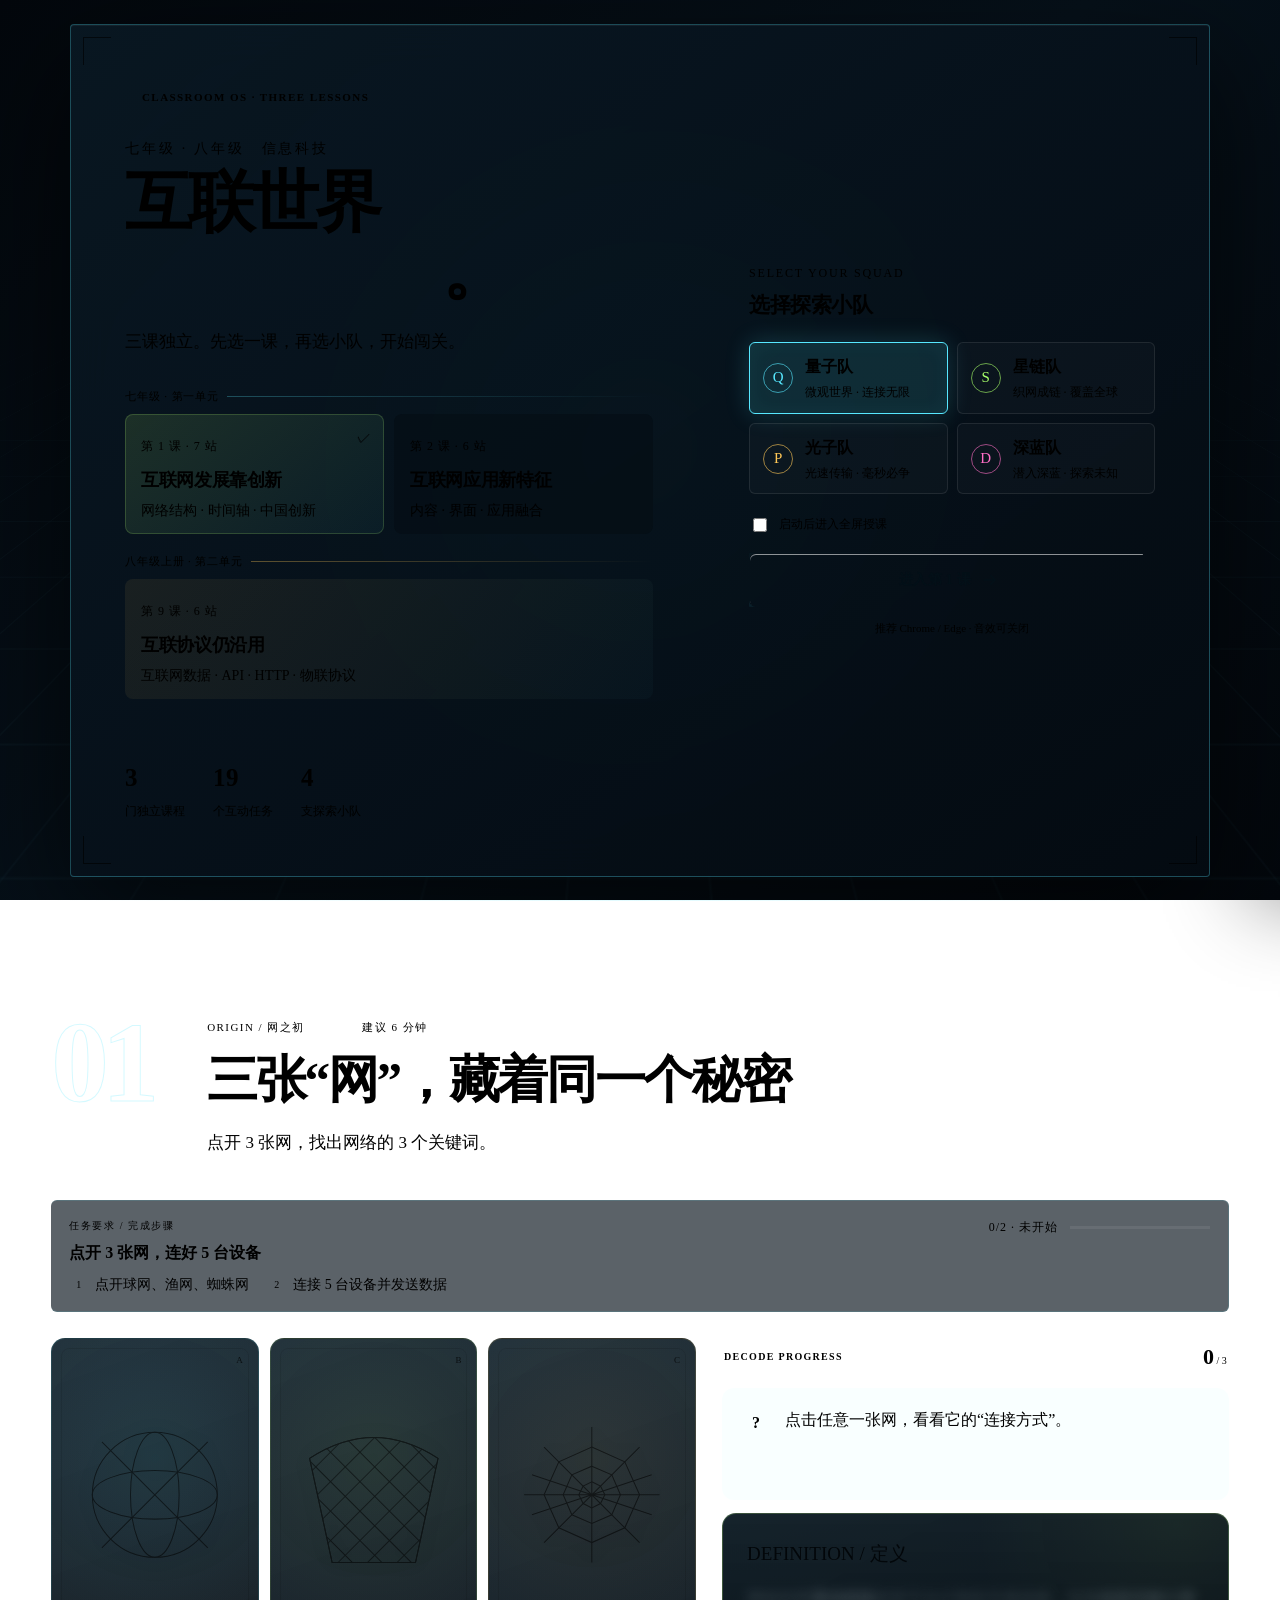
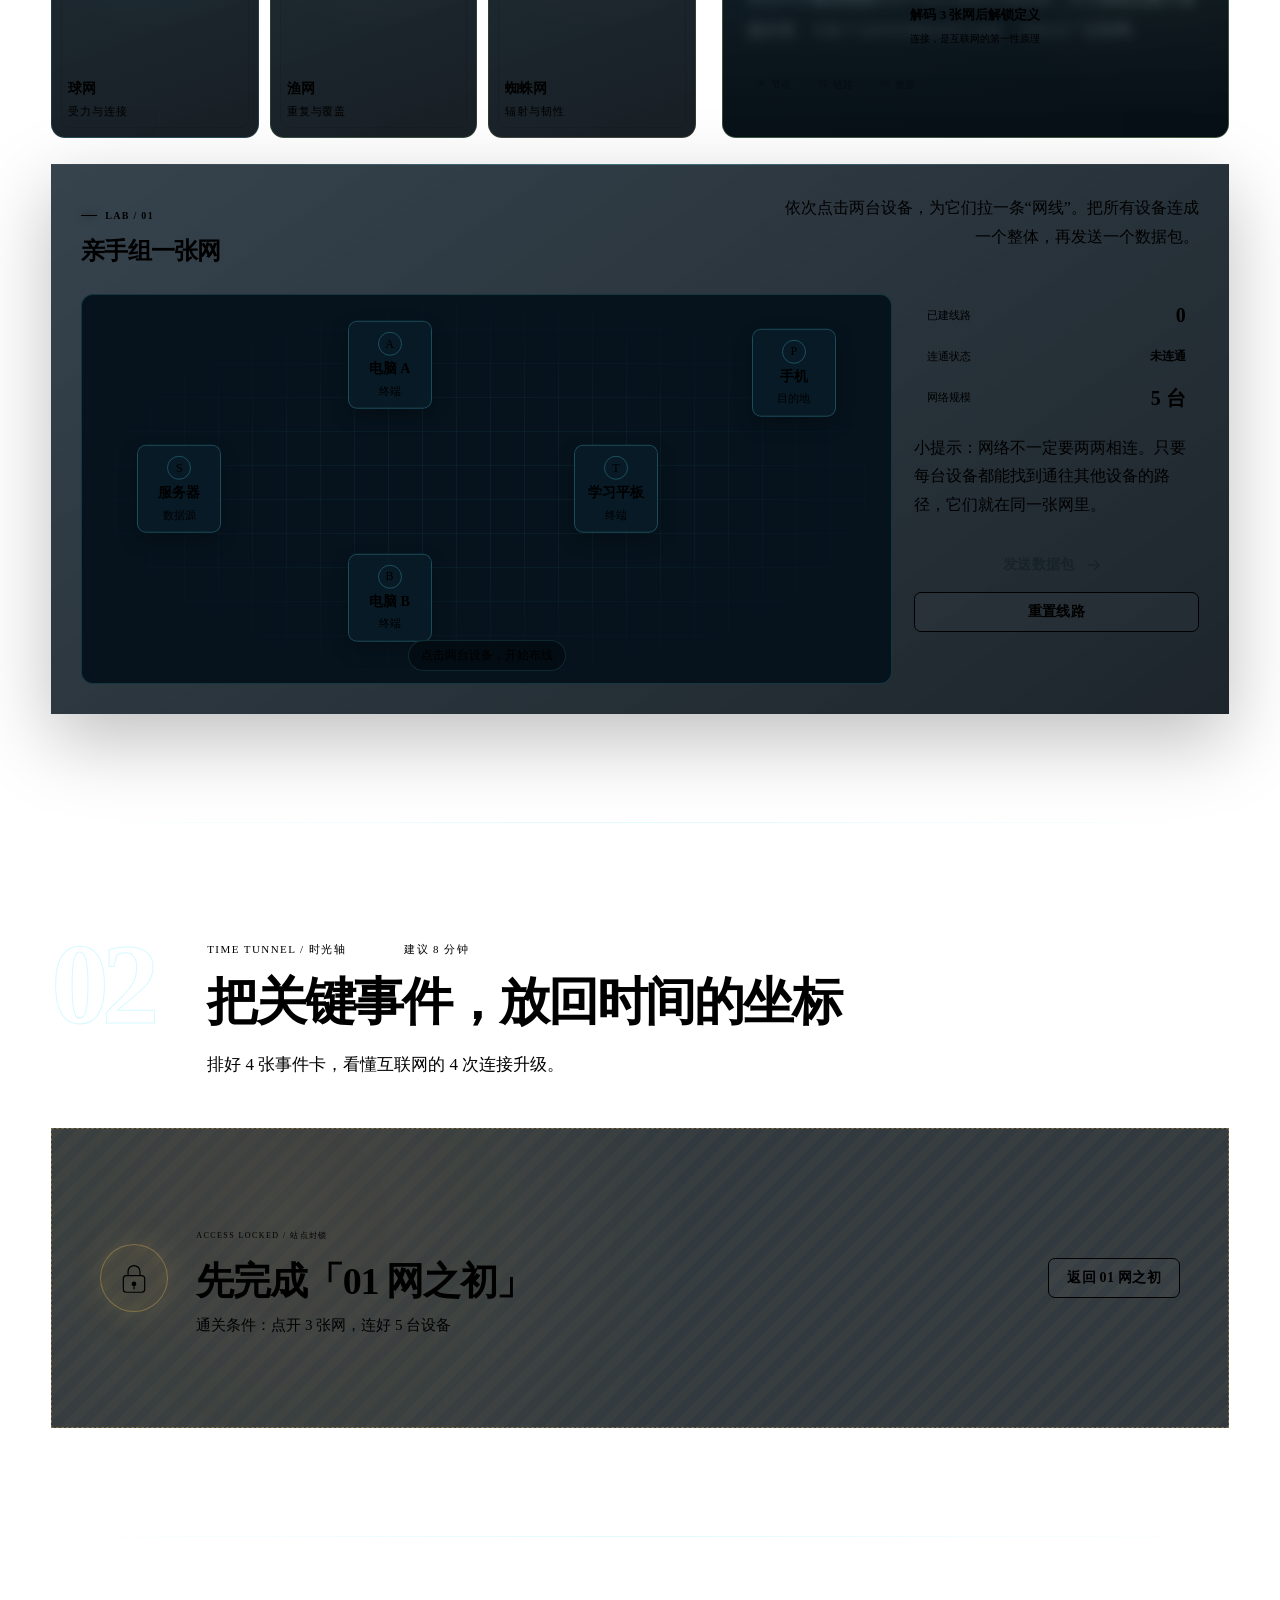
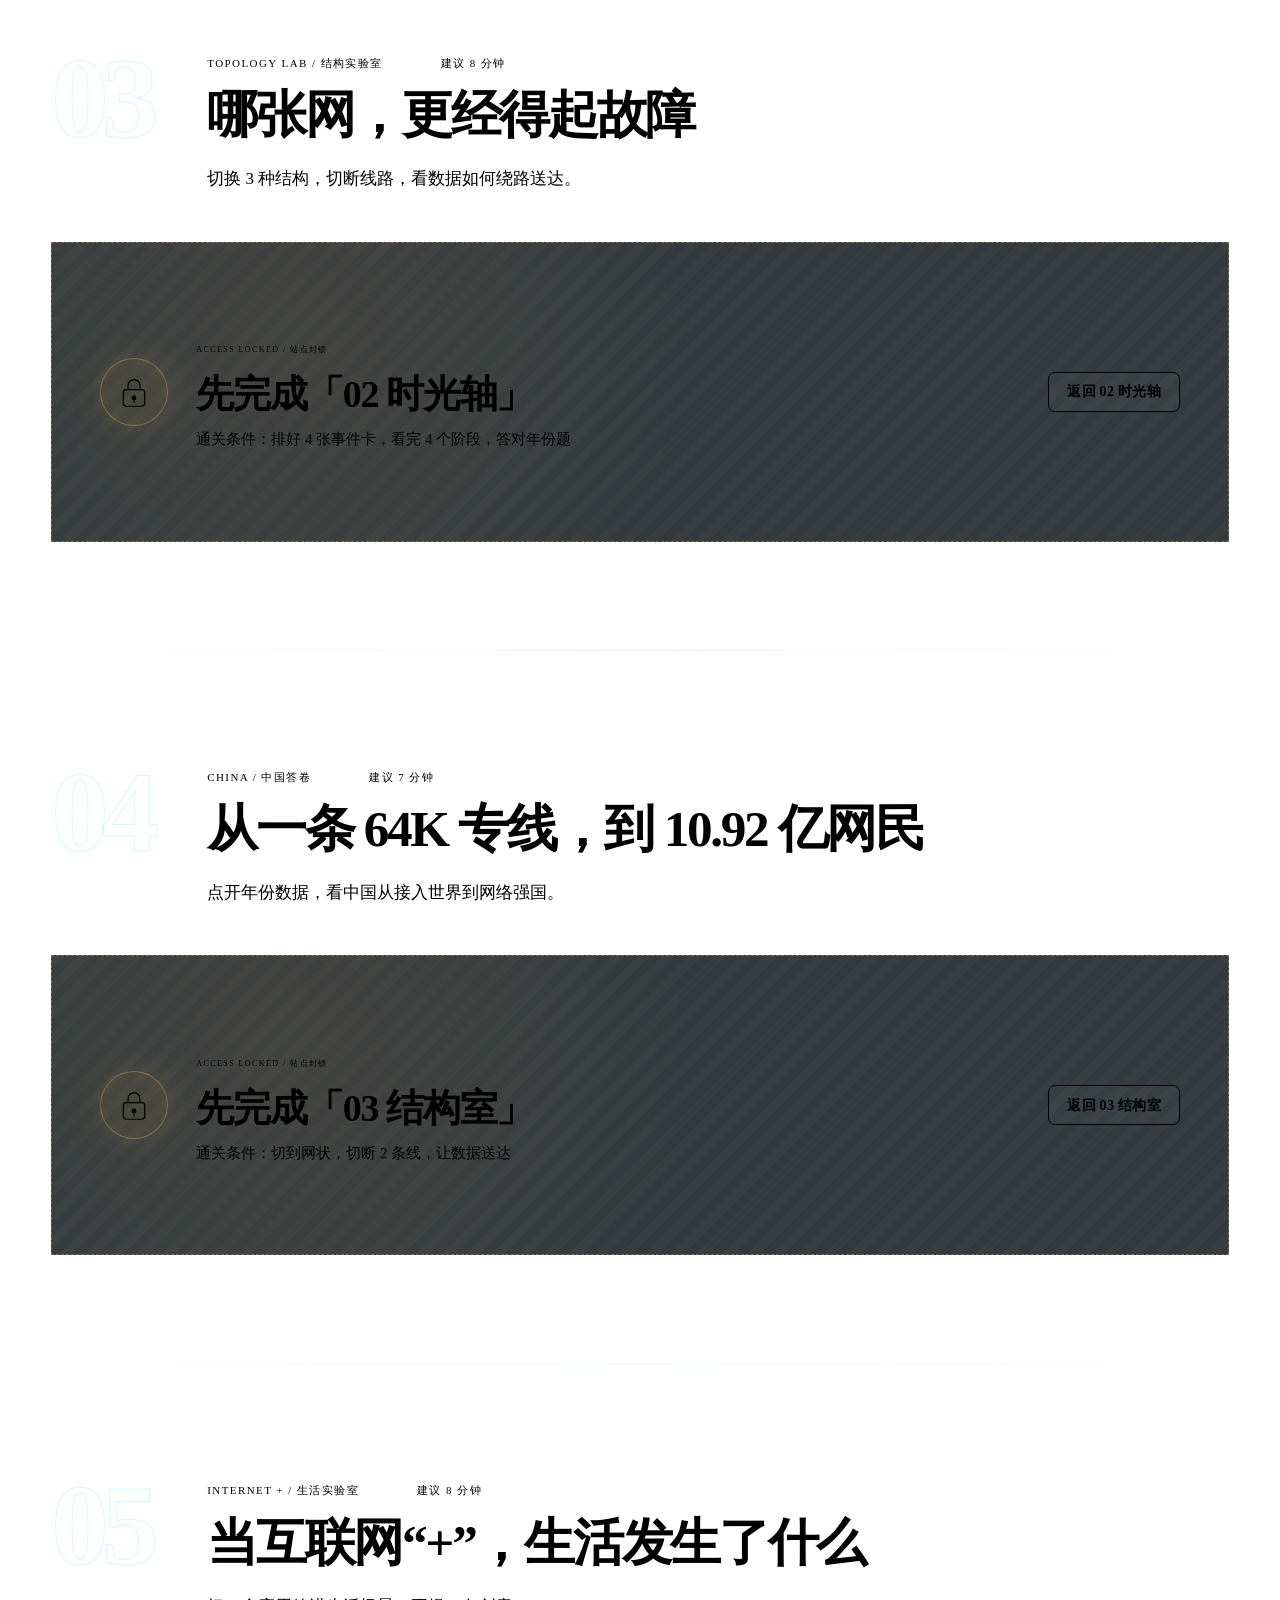
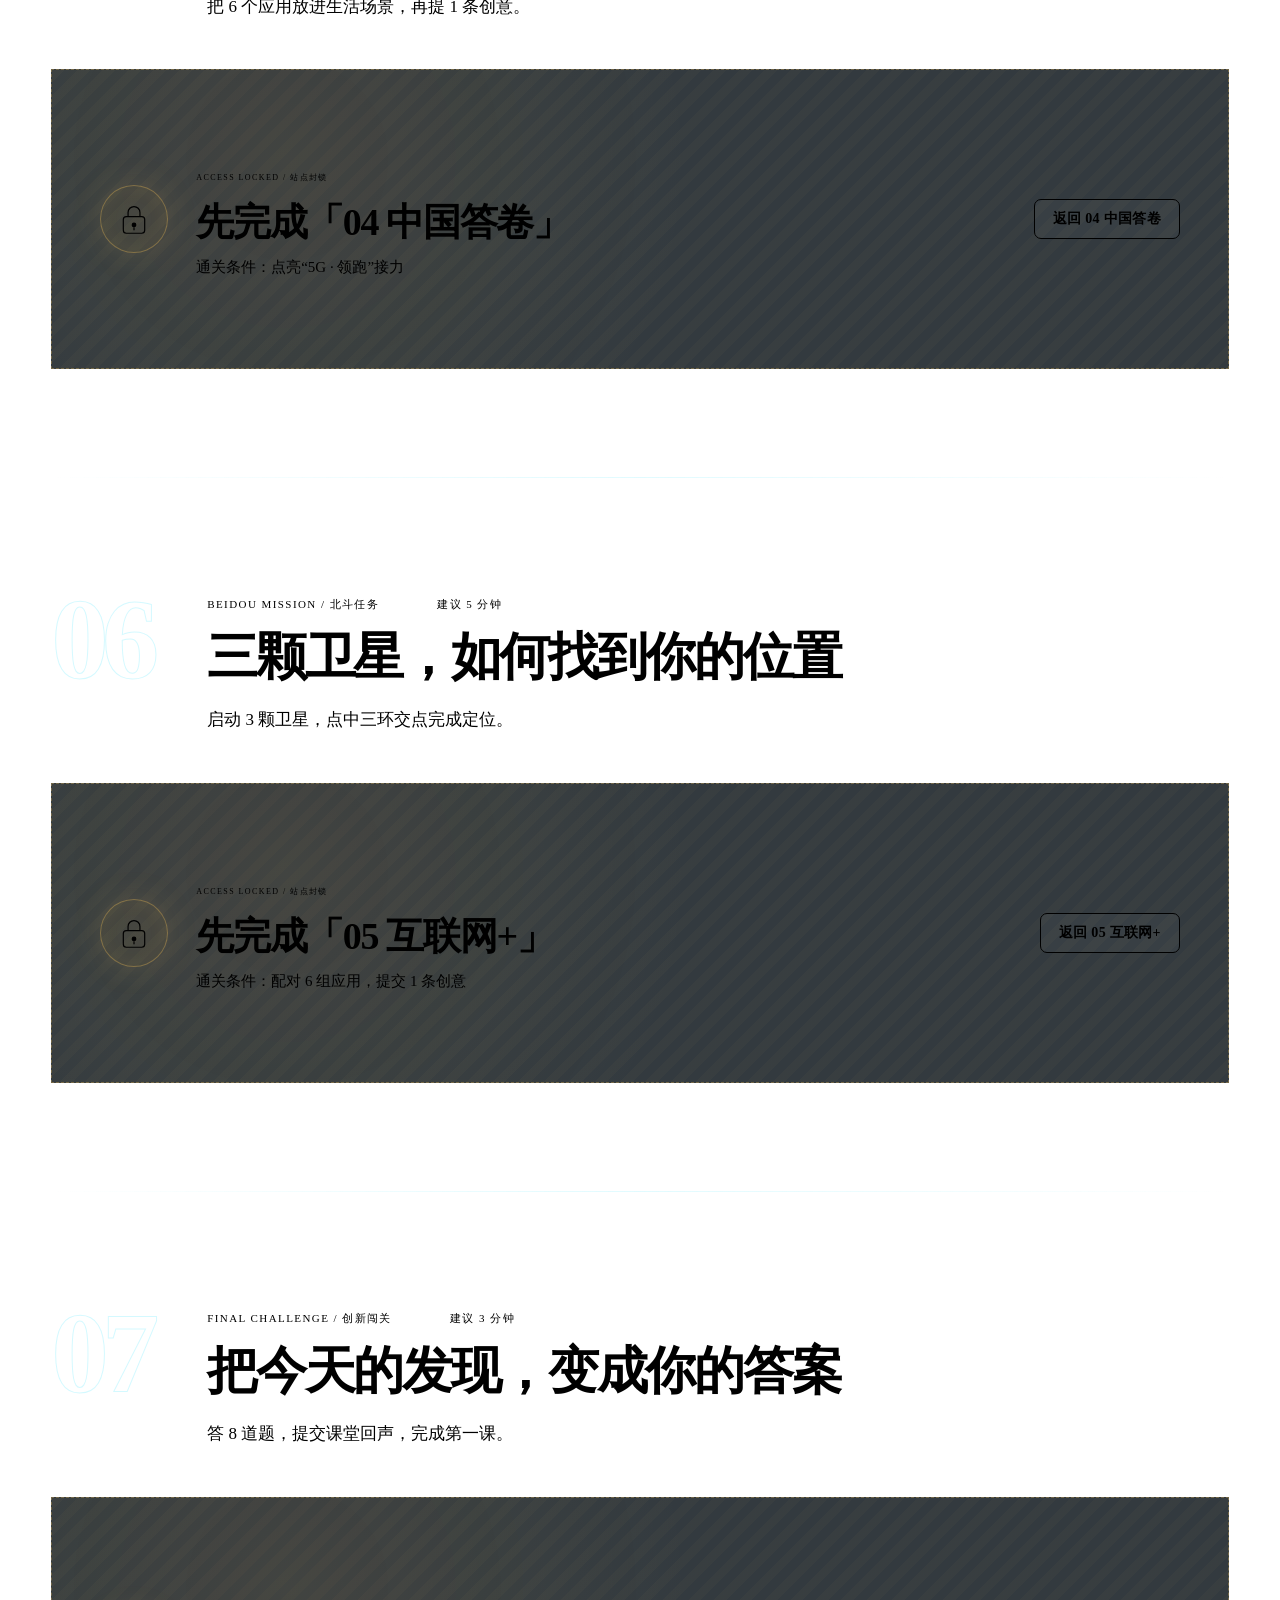
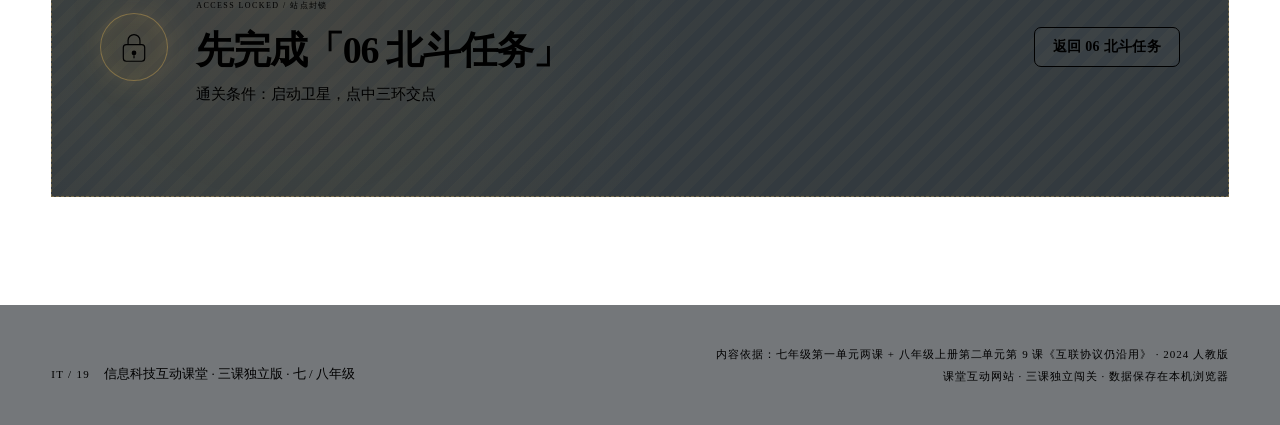
==== commit 9552dbc6: "Add files via upload" ====
--- a/index.html
+++ b/index.html
@@ -1,1188 +1,12220 @@
-﻿<!doctype html>
-<html lang="zh-CN">
-<head>
-  <meta charset="utf-8">
-  <meta name="viewport" content="width=device-width, initial-scale=1">
-  <meta name="theme-color" content="#05080f">
-  <script>
-    (function () {
-      var ua = navigator.userAgent || '';
-      var isIE = /MSIE\s|Trident\//.test(ua);
-      var chrome = ua.match(/Chrome\/(\d+)/);
-      var firefox = ua.match(/Firefox\/(\d+)/);
-      var oldChrome = chrome && parseInt(chrome[1], 10) < 100;
-      var oldFirefox = firefox && parseInt(firefox[1], 10) < 100;
-      if (isIE || oldChrome || oldFirefox) {
-        window.location.replace('compat.html');
-      }
-    })();
-  </script>
-  <title>信息科技互动课堂 · 七年级两课 + 八年级第9课</title>
-  <meta name="description" content="2024 人教版初中信息科技互动网站：七年级第一单元两课，以及八年级上册第二单元第9课《互联协议仍沿用》。开始页任选一课，任务式闯关。">
-  <link rel="icon" href="data:image/svg+xml,%3Csvg xmlns='http://www.w3.org/2000/svg' viewBox='0 0 64 64'%3E%3Crect width='64' height='64' rx='14' fill='%2305080f'/%3E%3Ccircle cx='32' cy='32' r='18' fill='none' stroke='%2357e8ff' stroke-width='3'/%3E%3Ccircle cx='32' cy='32' r='4' fill='%23a7ff6a'/%3E%3Cpath d='M14 32h36M32 14v36' stroke='%2357e8ff' stroke-width='2' opacity='.7'/%3E%3C/svg%3E">
-  <link rel="stylesheet" href="assets/styles.css?v=20261108-g8i">
-  <link rel="stylesheet" href="assets/lesson2.css?v=20261108-g8i">
-  <link rel="stylesheet" href="assets/readability.css?v=20261108-g8i">
-  <link rel="stylesheet" href="assets/lesson3.css?v=20261108-g8i">
-</head>
-<body class="is-locked" data-course="1">
-
-  <!-- ============ 启动界面 ============ -->
-  <div class="launch" id="launch" role="dialog" aria-modal="true" aria-labelledby="launchTitle">
-    <div class="launch-grid" aria-hidden="true"></div>
-    <div class="launch-glow" aria-hidden="true"></div>
-    <div class="launch-panel">
-      <div class="launch-main">
-        <div class="eyebrow"><span class="live-dot"></span> CLASSROOM OS · THREE LESSONS</div>
-        <p class="launch-unit">七年级 · 八年级　信息科技</p>
-        <h1 id="launchTitle">互联世界<br><span>应用与协议</span><i>。</i></h1>
-        <p class="launch-lead">三课独立。先选一课，再选小队，开始闯关。</p>
-        <div class="launch-courses" id="launchCourses" role="radiogroup" aria-label="选择课程">
-          <span class="launch-band">七年级 · 第一单元</span>
-          <button class="launch-course is-active" data-launch-course="1" type="button" role="radio" aria-checked="true">
-            <span>第 1 课 · 7 站</span>
-            <b>互联网发展靠创新</b>
-            <small>网络结构 · 时间轴 · 中国创新</small>
-          </button>
-          <button class="launch-course" data-launch-course="2" type="button" role="radio" aria-checked="false">
-            <span>第 2 课 · 6 站</span>
-            <b>互联网应用新特征</b>
-            <small>内容 · 界面 · 应用融合</small>
-          </button>
-          <span class="launch-band launch-band-g8">八年级上册 · 第二单元</span>
-          <button class="launch-course launch-course-wide" data-launch-course="3" type="button" role="radio" aria-checked="false">
-            <span>第 9 课 · 6 站</span>
-            <b>互联协议仍沿用</b>
-            <small>互联网数据 · API · HTTP · 物联协议</small>
-          </button>
-        </div>
-        <div class="launch-facts">
-          <div><b>3</b><span>门独立课程</span></div>
-          <div><b>19</b><span>个互动任务</span></div>
-          <div><b>4</b><span>支探索小队</span></div>
-        </div>
-      </div>
-      <div class="launch-side">
-        <div class="launch-side-head">
-          <span>SELECT YOUR SQUAD</span>
-          <b>选择探索小队</b>
-        </div>
-        <div class="launch-teams" id="launchTeams">
-          <button class="team-choice" data-team="q" type="button" style="--team-color:#57e8ff">
-            <i>Q</i><span><b>量子队</b><small>微观世界 · 连接无限</small></span>
-          </button>
-          <button class="team-choice" data-team="s" type="button" style="--team-color:#a7ff6a">
-            <i>S</i><span><b>星链队</b><small>织网成链 · 覆盖全球</small></span>
-          </button>
-          <button class="team-choice" data-team="p" type="button" style="--team-color:#ffc857">
-            <i>P</i><span><b>光子队</b><small>光速传输 · 毫秒必争</small></span>
-          </button>
-          <button class="team-choice" data-team="d" type="button" style="--team-color:#ff6ec7">
-            <i>D</i><span><b>深蓝队</b><small>潜入深蓝 · 探索未知</small></span>
-          </button>
-        </div>
-        <label class="launch-check">
-          <input type="checkbox" id="launchFullscreen">
-          <span>启动后进入全屏授课</span>
-        </label>
-        <button class="btn btn-primary launch-enter" id="launchBtn" type="button">
-          <span>进入第 1 课</span>
-          <svg viewBox="0 0 24 24" aria-hidden="true"><path d="M4 12h15M13 6l6 6-6 6"/></svg>
-        </button>
-        <p class="launch-tip">推荐 Chrome / Edge · 音效可关闭</p>
-      </div>
-      <span class="launch-corner tl"></span><span class="launch-corner tr"></span>
-      <span class="launch-corner bl"></span><span class="launch-corner br"></span>
-    </div>
-  </div>
-
-  <canvas id="fxCanvas" class="fx-canvas" aria-hidden="true"></canvas>
-  <div class="page-atmosphere" aria-hidden="true"></div>
-
-  <!-- ============ 顶部导航 ============ -->
-  <header class="topbar" id="topbar">
-    <a class="brand" href="#home" aria-label="回到课堂首页">
-      <span class="brand-mark" aria-hidden="true">
-        <svg viewBox="0 0 48 48"><circle cx="24" cy="24" r="15"/><circle cx="24" cy="24" r="3"/><path d="M9 24h30M24 9v30M13.5 13.5l21 21M34.5 13.5l-21 21"/></svg>
-      </span>
-      <span class="brand-text"><b>信息科技</b><small>七 / 八年级 · 三课互联</small></span>
-    </a>
-
-    <div class="course-switch" role="group" aria-label="课程切换">
-      <button class="course-btn is-active" data-course-btn="1" type="button" aria-pressed="true"><i>L1</i><span>第1课</span></button>
-      <button class="course-btn" data-course-btn="2" type="button" aria-pressed="false"><i>L2</i><span>第2课</span></button>
-      <button class="course-btn" data-course-btn="3" type="button" aria-pressed="false"><i>G8</i><span>第9课</span></button>
-    </div>
-
-    <nav class="station-nav" data-course-nav="1" aria-label="第一课课堂环节">
-      <a class="station-link" data-station="origin" href="#origin"><i>01</i><span>网之初</span></a>
-      <a class="station-link" data-station="timeline" href="#timeline"><i>02</i><span>时光轴</span></a>
-      <a class="station-link" data-station="topology" href="#topology"><i>03</i><span>结构室</span></a>
-      <a class="station-link" data-station="china" href="#china"><i>04</i><span>中国卷</span></a>
-      <a class="station-link" data-station="plus" href="#plus"><i>05</i><span>互联网+</span></a>
-      <a class="station-link" data-station="beidou" href="#beidou"><i>06</i><span>北斗</span></a>
-      <a class="station-link" data-station="challenge" href="#challenge"><i>07</i><span>闯关</span></a>
-    </nav>
-
-    <nav class="station-nav" data-course-nav="2" aria-label="第二课课堂环节" hidden>
-      <a class="station-link" data-station="l2-content" href="#l2-content"><i>01</i><span>形态</span></a>
-      <a class="station-link" data-station="l2-ui" href="#l2-ui"><i>02</i><span>界面</span></a>
-      <a class="station-link" data-station="l2-fusion" href="#l2-fusion"><i>03</i><span>融合</span></a>
-      <a class="station-link" data-station="l2-atlas" href="#l2-atlas"><i>04</i><span>图谱</span></a>
-      <a class="station-link" data-station="l2-data" href="#l2-data"><i>05</i><span>数据</span></a>
-      <a class="station-link" data-station="l2-life" href="#l2-life"><i>06</i><span>生活</span></a>
-    </nav>
-
-    <nav class="station-nav" data-course-nav="3" aria-label="八年级第9课课堂环节" hidden>
-      <a class="station-link" data-station="l3-data" href="#l3-data"><i>01</i><span>数据</span></a>
-      <a class="station-link" data-station="l3-api" href="#l3-api"><i>02</i><span>API</span></a>
-      <a class="station-link" data-station="l3-http" href="#l3-http"><i>03</i><span>HTTP</span></a>
-      <a class="station-link" data-station="l3-limit" href="#l3-limit"><i>04</i><span>瓶颈</span></a>
-      <a class="station-link" data-station="l3-feature" href="#l3-feature"><i>05</i><span>协议</span></a>
-      <a class="station-link" data-station="l3-choice" href="#l3-choice"><i>06</i><span>决策</span></a>
-    </nav>
-
-    <div class="team-hud" id="teamHud" aria-label="探索小队计分板">
-      <button class="team-chip" data-team="q" type="button" style="--team-color:#57e8ff" aria-label="量子队，0 探索值"><i></i><span class="team-name">量子</span><b class="team-score">0</b></button>
-      <button class="team-chip" data-team="s" type="button" style="--team-color:#a7ff6a" aria-label="星链队，0 探索值"><i></i><span class="team-name">星链</span><b class="team-score">0</b></button>
-      <button class="team-chip" data-team="p" type="button" style="--team-color:#ffc857" aria-label="光子队，0 探索值"><i></i><span class="team-name">光子</span><b class="team-score">0</b></button>
-      <button class="team-chip" data-team="d" type="button" style="--team-color:#ff6ec7" aria-label="深蓝队，0 探索值"><i></i><span class="team-name">深蓝</span><b class="team-score">0</b></button>
-    </div>
-
-    <div class="top-actions">
-      <button class="icon-btn" id="soundBtn" type="button" aria-label="关闭音效" aria-pressed="true" title="音效">
-        <svg class="icon-on" viewBox="0 0 24 24" aria-hidden="true"><path d="M4 9v6h4l5 4V5L8 9H4z"/><path d="M16 8c1.2 1.1 2 2.4 2 4s-.8 2.9-2 4M18.5 5.5C20.4 7.2 22 9.5 22 12s-1.6 4.8-3.5 6.5"/></svg>
-        <svg class="icon-off" viewBox="0 0 24 24" aria-hidden="true"><path d="M4 9v6h4l5 4V5L8 9H4z"/><path d="M17 9l5 6M22 9l-5 6"/></svg>
-      </button>
-      <button class="icon-btn teacher-btn" id="teacherBtn" type="button" aria-label="打开教师控制台" title="教师控制台">
-        <svg viewBox="0 0 24 24" aria-hidden="true"><path d="M4 7h10M18 7h2M4 12h2M10 12h10M4 17h7M15 17h5"/><circle cx="16" cy="7" r="2"/><circle cx="8" cy="12" r="2"/><circle cx="13" cy="17" r="2"/></svg>
-      </button>
-    </div>
-    <div class="page-progress"><i id="pageProgress"></i></div>
-  </header>
-
-  <nav class="mobile-stations" data-course-nav="1" aria-label="第一课环节快捷导航">
-    <a data-station="origin" href="#origin"><b>01</b><span>网之初</span></a>
-    <a data-station="timeline" href="#timeline"><b>02</b><span>时光轴</span></a>
-    <a data-station="topology" href="#topology"><b>03</b><span>结构室</span></a>
-    <a data-station="china" href="#china"><b>04</b><span>中国卷</span></a>
-    <a data-station="plus" href="#plus"><b>05</b><span>互联网+</span></a>
-    <a data-station="beidou" href="#beidou"><b>06</b><span>北斗</span></a>
-    <a data-station="challenge" href="#challenge"><b>07</b><span>闯关</span></a>
-  </nav>
-
-  <nav class="mobile-stations" data-course-nav="2" aria-label="第二课环节快捷导航" hidden>
-    <a data-station="l2-content" href="#l2-content"><b>01</b><span>形态</span></a>
-    <a data-station="l2-ui" href="#l2-ui"><b>02</b><span>界面</span></a>
-    <a data-station="l2-fusion" href="#l2-fusion"><b>03</b><span>融合</span></a>
-    <a data-station="l2-atlas" href="#l2-atlas"><b>04</b><span>图谱</span></a>
-    <a data-station="l2-data" href="#l2-data"><b>05</b><span>数据</span></a>
-    <a data-station="l2-life" href="#l2-life"><b>06</b><span>生活</span></a>
-  </nav>
-
-  <nav class="mobile-stations" data-course-nav="3" aria-label="八年级第9课环节快捷导航" hidden>
-    <a data-station="l3-data" href="#l3-data"><b>01</b><span>数据</span></a>
-    <a data-station="l3-api" href="#l3-api"><b>02</b><span>API</span></a>
-    <a data-station="l3-http" href="#l3-http"><b>03</b><span>HTTP</span></a>
-    <a data-station="l3-limit" href="#l3-limit"><b>04</b><span>瓶颈</span></a>
-    <a data-station="l3-feature" href="#l3-feature"><b>05</b><span>协议</span></a>
-    <a data-station="l3-choice" href="#l3-choice"><b>06</b><span>决策</span></a>
-  </nav>
-
-  <button class="l3-replay-all" id="l3ReplayAll" data-l3-replay-all type="button" title="重置六站交互；保留通关进度，不重复加分">
-    <span aria-hidden="true">↻</span> 重做第9课
-  </button>
-
-  <main>
-    <!-- ============ 首页 ============ -->
-    <section class="hero" id="home">
-      <div class="hero-grid">
-        <div class="hero-copy">
-          <div class="eyebrow hero-eyebrow"><span class="live-dot"></span> 第一单元 · 第 1 课</div>
-          <h1 class="hero-title"><span>互联网发展</span><span class="accent">靠创新<i>。</i></span></h1>
-          <p class="hero-lead">用 7 个任务拆解网络结构，看懂中国互联网的创新路径。</p>
-          <div class="hero-actions">
-            <a class="btn btn-primary" href="#origin">
-              <span>开始第 01 站</span>
-              <svg viewBox="0 0 24 24" aria-hidden="true"><path d="M4 12h15M13 6l6 6-6 6"/></svg>
-            </a>
-            <button class="btn btn-ghost" id="missionBtn" type="button">
-              <svg viewBox="0 0 24 24" aria-hidden="true"><circle cx="12" cy="12" r="8"/><circle cx="12" cy="12" r="3"/><path d="M12 2v3M12 19v3M2 12h3M19 12h3"/></svg>
-              <span>任务清单</span>
-            </button>
-          </div>
-          <div class="hero-facts">
-            <div><span>01</span><b>7 个站点</b><small>本课闯关</small></div>
-            <div><span>02</span><b>4 个阶段</b><small>连接升级</small></div>
-            <div><span>03</span><b>3 张网</b><small>理解连接</small></div>
-          </div>
-        </div>
-
-        <div class="hero-visual" aria-hidden="true">
-          <canvas id="netCanvas"></canvas>
-          <div class="orbit orbit-a"></div>
-          <div class="orbit orbit-b"></div>
-          <div class="orbit orbit-c"></div>
-          <div class="hero-core"><span>INTERNET</span><b>连接</b><small>NODE · LINK · SHARE</small></div>
-          <div class="hud-tag tag-a"><i></i> SIGNAL LIVE</div>
-          <div class="hud-tag tag-b"><b>64</b> NODES</div>
-          <div class="hud-tag tag-c"><b>112</b> LINKS</div>
-          <div class="hero-visual-caption">连接，带来创新。</div>
-        </div>
-      </div>
-      <div class="hero-bottom">
-        <div class="scroll-cue"><i></i><span>SCROLL TO EXPLORE</span></div>
-        <div class="hero-source">依据：2024 人教版七年级 · 课件 1、2</div>
-      </div>
-    </section>
-
-    <!-- ============ 01 网之初 ============ -->
-    <section class="section course1-section" id="origin">
-      <div class="section-inner">
-        <div class="section-head" data-reveal>
-          <div class="section-index">01</div>
-          <div>
-            <div class="section-meta"><span>ORIGIN / 网之初</span><i></i><span>建议 6 分钟</span></div>
-            <h2>三张“网”，<span class="hl">藏着同一个秘密</span></h2>
-            <p class="section-dek">点开 3 张网，找出网络的 3 个关键词。</p>
-          </div>
-        </div>
-
-        <div class="origin-grid">
-          <div class="net-triptych" data-reveal>
-            <button class="net-card" data-net="ball" type="button" aria-pressed="false">
-              <span class="net-no">A</span>
-              <svg class="net-art" viewBox="0 0 200 200" aria-hidden="true">
-                <circle cx="100" cy="100" r="72"/>
-                <ellipse cx="100" cy="100" rx="72" ry="28"/>
-                <ellipse cx="100" cy="100" rx="28" ry="72"/>
-                <path d="M39 39c35 35 87 87 122 122M161 39C126 74 74 126 39 161"/>
-              </svg>
-              <span class="net-label"><b>球网</b><small>受力与连接</small></span>
-              <span class="net-secret">节点 × 连线 = 整体</span>
-            </button>
-            <button class="net-card" data-net="fish" type="button" aria-pressed="false">
-              <span class="net-no">B</span>
-              <svg class="net-art" viewBox="0 0 200 200" aria-hidden="true">
-                <defs>
-                  <pattern id="fishMesh" width="24" height="24" patternUnits="userSpaceOnUse" patternTransform="rotate(45)">
-                    <path d="M0 0h24v24" fill="none" stroke="currentColor" stroke-width="2"/>
-                  </pattern>
-                </defs>
-                <path class="fish-shape" d="M26 58Q100 10 174 58L148 178H52Z" fill="url(#fishMesh)"/>
-                <path d="M26 58Q100 10 174 58L148 178H52Z" fill="none"/>
-              </svg>
-              <span class="net-label"><b>渔网</b><small>重复与覆盖</small></span>
-              <span class="net-secret">节点 × 连线 = 覆盖</span>
-            </button>
-            <button class="net-card" data-net="spider" type="button" aria-pressed="false">
-              <span class="net-no">C</span>
-              <svg class="net-art" viewBox="0 0 200 200" aria-hidden="true">
-                <g>
-                  <path d="M100 22v156M22 100h156M45 45l110 110M155 45L45 155M31 77l138 46M31 123l138-46"/>
-                  <path d="M100 45l38 17 17 38-17 38-38 17-38-17-17-38 17-38z"/>
-                  <path d="M100 67l23 10 10 23-10 23-23 10-23-10-10-23 10-23z"/>
-                  <path d="M100 85l10 5 5 10-5 10-10 5-10-5-5-10 5-10z"/>
-                </g>
-              </svg>
-              <span class="net-label"><b>蜘蛛网</b><small>辐射与韧性</small></span>
-              <span class="net-secret">节点 × 连线 = 韧性</span>
-            </button>
-          </div>
-
-          <aside class="origin-side" data-reveal>
-            <div class="decode-row">
-              <span class="mono-label">DECODE PROGRESS</span>
-              <span><b id="netDecoded">0</b> / 3</span>
-            </div>
-            <div class="net-insight" id="netInsight" aria-live="polite">
-              <span class="insight-icon">?</span>
-              <p>点击任意一张网，看看它的“连接方式”。</p>
-            </div>
-            <div class="definition-card is-locked" id="definitionCard">
-              <span class="definition-label">DEFINITION / 定义</span>
-              <p>网络利用<span>通信线路</span>把若干台计算机互相连接，实现<span>信息交换</span>和<span>资源共享</span>。无数个这样的网络相互连接，就形成了<span>互联网</span>。</p>
-              <div class="three-elements">
-                <span><i>01</i>节点</span>
-                <span><i>02</i>链路</span>
-                <span><i>03</i>资源</span>
-              </div>
-              <div class="definition-lock"><b>解码 3 张网后解锁定义</b><small>连接，是互联网的第一性原理</small></div>
-            </div>
-          </aside>
-        </div>
-
-        <div class="lab-panel tech-panel build-lab" data-reveal>
-          <div class="lab-head">
-            <div><span class="lab-code">LAB / 01</span><h3>亲手组一张网</h3></div>
-            <p>依次点击两台设备，为它们拉一条“网线”。把所有设备连成一个整体，再发送一个数据包。</p>
-          </div>
-          <div class="build-layout">
-            <div class="build-board" id="buildBoard">
-              <div class="board-grid" aria-hidden="true"></div>
-              <svg id="buildSvg" viewBox="0 0 1000 600" preserveAspectRatio="none" aria-hidden="true"></svg>
-              <button class="device-node" data-node="server" style="left:12%;top:50%" type="button"><i>S</i><b>服务器</b><small>数据源</small></button>
-              <button class="device-node" data-node="a" style="left:38%;top:18%" type="button"><i>A</i><b>电脑 A</b><small>终端</small></button>
-              <button class="device-node" data-node="b" style="left:38%;top:78%" type="button"><i>B</i><b>电脑 B</b><small>终端</small></button>
-              <button class="device-node" data-node="tablet" style="left:66%;top:50%" type="button"><i>T</i><b>学习平板</b><small>终端</small></button>
-              <button class="device-node" data-node="phone" style="left:88%;top:20%" type="button"><i>P</i><b>手机</b><small>目的地</small></button>
-              <div class="board-hint" id="boardHint">点击两台设备，开始布线</div>
-            </div>
-            <aside class="build-side">
-              <div class="readout">
-                <div><span>已建线路</span><b id="linkCount">0</b></div>
-                <div><span>连通状态</span><b id="buildStatus" class="status-off">未连通</b></div>
-                <div><span>网络规模</span><b>5 台</b></div>
-              </div>
-              <p class="build-tip">小提示：网络不一定要两两相连。只要每台设备都能找到通往其他设备的路径，它们就在同一张网里。</p>
-              <div class="build-actions">
-                <button class="btn btn-primary btn-small" id="sendPacket" type="button" disabled>
-                  <span>发送数据包</span>
-                  <svg viewBox="0 0 24 24" aria-hidden="true"><path d="M4 12h15M13 6l6 6-6 6"/></svg>
-                </button>
-                <button class="btn btn-quiet btn-small" id="resetBuild" type="button">重置线路</button>
-              </div>
-              <div class="lab-award" id="buildAward">组网成功 +10 探索值</div>
-            </aside>
-          </div>
-        </div>
-      </div>
-    </section>
-
-    <!-- ============ 02 时光轴 ============ -->
-    <section class="section course1-section" id="timeline">
-      <div class="section-inner">
-        <div class="section-head" data-reveal>
-          <div class="section-index">02</div>
-          <div>
-            <div class="section-meta"><span>TIME TUNNEL / 时光轴</span><i></i><span>建议 8 分钟</span></div>
-            <h2>把关键事件，<span class="hl">放回时间的坐标</span></h2>
-            <p class="section-dek">排好 4 张事件卡，看懂互联网的 4 次连接升级。</p>
-          </div>
-        </div>
-
-        <div class="timeline-board tech-panel" data-reveal>
-          <div class="timeline-top">
-            <div><span class="lab-code">CHALLENGE / 01</span><h3>关键事件归位</h3></div>
-            <div class="timeline-status" id="timelineStatus" aria-live="polite">把 A—D 放入对应年份</div>
-          </div>
-          <div class="timeline-slots" id="timelineSlots">
-            <div class="timeline-rail" aria-hidden="true"></div>
-            <button class="year-slot" data-year="1981" type="button"><span class="year">1981</span><span class="slot-fill">放入事件</span><small>互联网的“门牌号”</small></button>
-            <button class="year-slot" data-year="1983" type="button"><span class="year">1983</span><span class="slot-fill">放入事件</span><small>不同网络说同一种语言</small></button>
-            <button class="year-slot" data-year="1989" type="button"><span class="year">1989</span><span class="slot-fill">放入事件</span><small>信息浏览的时代开启</small></button>
-            <button class="year-slot" data-year="2017" type="button"><span class="year">2017</span><span class="slot-fill">放入事件</span><small>地址空间的大升级</small></button>
-          </div>
-          <div class="timeline-tray" id="eventTray">
-            <button class="event-card" data-event="A" draggable="true" type="button"><i>A</i><span>大规模启用 IPv6</span><small>拖动 / 点选</small></button>
-            <button class="event-card" data-event="B" draggable="true" type="button"><i>B</i><span>万维网诞生</span><small>拖动 / 点选</small></button>
-            <button class="event-card" data-event="C" draggable="true" type="button"><i>C</i><span>IPv4 发布</span><small>拖动 / 点选</small></button>
-            <button class="event-card" data-event="D" draggable="true" type="button"><i>D</i><span>阿帕网改用 TCP/IP</span><small>拖动 / 点选</small></button>
-          </div>
-          <div class="timeline-controls">
-            <button class="btn btn-primary btn-small" id="timelineCheck" type="button">校验时间轴</button>
-            <button class="btn btn-quiet btn-small" id="timelineHint" type="button">给我一点提示</button>
-            <span class="timeline-hint" id="timelineHintText" aria-live="polite"></span>
-          </div>
-          <div class="timeline-facts" id="timelineFacts" hidden></div>
-        </div>
-
-        <div class="stage-explorer" data-reveal>
-          <div class="stage-tabs" role="tablist" aria-label="互联网发展的四个阶段">
-            <button class="stage-tab is-active" data-stage="0" type="button" role="tab" aria-selected="true"><span>01</span><b>诞生</b><i>1960s</i></button>
-            <button class="stage-tab" data-stage="1" type="button" role="tab" aria-selected="false"><span>02</span><b>形成</b><i>1969</i></button>
-            <button class="stage-tab" data-stage="2" type="button" role="tab" aria-selected="false"><span>03</span><b>互联</b><i>1983</i></button>
-            <button class="stage-tab" data-stage="3" type="button" role="tab" aria-selected="false"><span>04</span><b>高速网络</b><i>1990s →</i></button>
-          </div>
-          <div class="stage-panel tech-panel">
-            <div class="stage-number" id="stageNumber">01</div>
-            <div class="stage-copy">
-              <span class="stage-period" id="stagePeriod">20 世纪 60 年代</span>
-              <h3 id="stageName">诞生阶段</h3>
-              <p id="stageDesc">计算机还很稀少、昂贵。多个终端通过通信线路共享一台主机，网络的思想开始萌芽。</p>
-              <span class="stage-key" id="stageKey">多终端共享</span>
-            </div>
-            <div class="stage-art" id="stageArt" aria-hidden="true"></div>
-          </div>
-        </div>
-
-        <div class="inline-quiz tech-panel" id="yearQuiz" data-reveal>
-          <div class="iq-copy">
-            <span class="mono-label">QUICK CHECK / 中国时刻</span>
-            <p>哪一年，一条 <b>64K</b> 国际专线开通，中国实现全功能接入国际互联网？</p>
-          </div>
-          <div class="iq-options">
-            <button data-answer="1987" type="button">1987</button>
-            <button data-answer="1994" type="button">1994</button>
-            <button data-answer="2008" type="button">2008</button>
-          </div>
-          <div class="iq-feedback" id="yearFeedback" aria-live="polite"></div>
-        </div>
-      </div>
-    </section>
-
-    <!-- ============ 03 结构实验室 ============ -->
-    <section class="section course1-section" id="topology">
-      <div class="section-inner">
-        <div class="section-head" data-reveal>
-          <div class="section-index">03</div>
-          <div>
-            <div class="section-meta"><span>TOPOLOGY LAB / 结构实验室</span><i></i><span>建议 8 分钟</span></div>
-            <h2>哪张网，<span class="hl">更经得起故障</span></h2>
-            <p class="section-dek">切换 3 种结构，切断线路，看数据如何绕路送达。</p>
-          </div>
-        </div>
-
-        <div class="topo-cards" data-reveal>
-          <button class="topo-card" data-topo="star" type="button" aria-pressed="false">
-            <svg viewBox="0 0 120 80" aria-hidden="true"><path d="M60 40L22 16M60 40l38-24M60 40L22 64M60 40l38 24"/><circle cx="60" cy="40" r="7"/><circle cx="22" cy="16" r="5"/><circle cx="98" cy="16" r="5"/><circle cx="22" cy="64" r="5"/><circle cx="98" cy="64" r="5"/></svg>
-            <span><b>星型</b><small>中心调度，结构简单</small></span><i class="mini-meter"><em style="width:34%"></em></i>
-          </button>
-          <button class="topo-card" data-topo="ring" type="button" aria-pressed="false">
-            <svg viewBox="0 0 120 80" aria-hidden="true"><path d="M60 12l34 18v20L60 68 26 50V30z"/><circle cx="60" cy="12" r="5"/><circle cx="94" cy="30" r="5"/><circle cx="94" cy="50" r="5"/><circle cx="60" cy="68" r="5"/><circle cx="26" cy="50" r="5"/><circle cx="26" cy="30" r="5"/></svg>
-            <span><b>环型</b><small>首尾相接，可绕行</small></span><i class="mini-meter"><em style="width:62%"></em></i>
-          </button>
-          <button class="topo-card" data-topo="mesh" type="button" aria-pressed="false">
-            <svg viewBox="0 0 120 80" aria-hidden="true"><path d="M60 12l34 18v20L60 68 26 50V30zM60 12v56M26 30l68 20M94 30L26 50"/><circle cx="60" cy="12" r="5"/><circle cx="94" cy="30" r="5"/><circle cx="94" cy="50" r="5"/><circle cx="60" cy="68" r="5"/><circle cx="26" cy="50" r="5"/><circle cx="26" cy="30" r="5"/><circle cx="60" cy="40" r="5"/></svg>
-            <span><b>网状</b><small>多路径，自动绕行</small></span><i class="mini-meter"><em style="width:94%"></em></i>
-          </button>
-        </div>
-
-        <div class="topo-lab tech-panel" data-reveal>
-          <div class="topo-stage">
-            <div class="topo-stage-head">
-              <span class="mono-label" id="topoLabel">TOPOLOGY / 星型</span>
-              <span class="topo-help">点击连线可切断 · 点击“发送数据包”观察路径</span>
-            </div>
-            <svg id="topoSvg" viewBox="0 0 600 380" role="img" aria-label="网络拓扑交互图"></svg>
-            <div class="topo-legend">
-              <span><i class="legend-dot source"></i>源节点</span>
-              <span><i class="legend-dot target"></i>目标节点</span>
-              <span><i class="legend-line"></i>可用线路</span>
-              <span><i class="legend-line cut"></i>故障线路</span>
-            </div>
-          </div>
-          <aside class="topo-side">
-            <div class="robust">
-              <span>结构健壮性</span><b id="robustValue">34%</b>
-              <div class="robust-bar"><i id="robustBar"></i></div>
-            </div>
-            <p id="topoDesc">所有节点连接到一个中心。管理简单，但中心一旦故障，整张网可能瘫痪。</p>
-            <div class="topo-actions">
-              <button class="btn btn-primary btn-small" id="sendTopo" type="button">发送数据包</button>
-              <button class="btn btn-quiet btn-small" id="cutTopo" type="button">切断一条线路</button>
-              <button class="btn btn-quiet btn-small" id="resetTopo" type="button">恢复网络</button>
-            </div>
-            <div class="topo-result" id="topoResult" aria-live="polite">先选一种结构，再发送数据包。</div>
-            <details class="answer-details">
-              <summary>为什么网状结构更健壮？</summary>
-              <p>网状结构中，节点之间有多条通信线路。当一条线路出现故障时，数据可以切换到别的线路继续传输，因此更难被“切断”。</p>
-            </details>
-          </aside>
-        </div>
-      </div>
-    </section>
-
-    <!-- ============ 04 中国答卷 ============ -->
-    <section class="section course1-section" id="china">
-      <div class="section-inner">
-        <div class="section-head" data-reveal>
-          <div class="section-index">04</div>
-          <div>
-            <div class="section-meta"><span>CHINA / 中国答卷</span><i></i><span>建议 7 分钟</span></div>
-            <h2>从一条 64K 专线，<span class="hl">到 10.92 亿网民</span></h2>
-            <p class="section-dek">点开年份数据，看中国从接入世界到网络强国。</p>
-          </div>
-        </div>
-
-        <div class="china-console tech-panel" data-reveal>
-          <div class="year-rail" id="yearRail" role="tablist" aria-label="中国互联网关键年份">
-            <button class="year-btn is-active" data-index="0" type="button" role="tab" aria-selected="true"><b>1987</b><span>第一封邮件</span></button>
-            <button class="year-btn" data-index="1" type="button" role="tab" aria-selected="false"><b>1994</b><span>全功能接入</span></button>
-            <button class="year-btn" data-index="2" type="button" role="tab" aria-selected="false"><b>1995</b><span>面向社会</span></button>
-            <button class="year-btn" data-index="3" type="button" role="tab" aria-selected="false"><b>2008</b><span>网民第一</span></button>
-            <button class="year-btn" data-index="4" type="button" role="tab" aria-selected="false"><b>2013</b><span>最大零售</span></button>
-            <button class="year-btn" data-index="5" type="button" role="tab" aria-selected="false"><b>2023</b><span>10.92 亿</span></button>
-          </div>
-          <div class="china-screen" id="chinaScreen">
-            <div class="screen-head"><span id="chinaYear">1987</span><span class="screen-tag" id="chinaTag">从 0 到 1</span></div>
-            <div class="china-stat"><b id="chinaStat">1</b><span id="chinaUnit">封</span></div>
-            <h3 id="chinaTitle">中国第一封电子邮件</h3>
-            <p id="chinaDesc">被称为“中国互联网之父”的钱天白发出“越过长城，走向世界”，中国互联网从这里出发。</p>
-            <div class="china-compare" id="chinaCompare" hidden></div>
-            <div class="screen-wave" aria-hidden="true"><i></i><i></i><i></i><i></i><i></i><i></i><i></i><i></i><i></i><i></i><i></i><i></i></div>
-            <span class="screen-corner tl"></span><span class="screen-corner br"></span>
-          </div>
-        </div>
-        <div class="china-achievements" aria-label="中国互联网建设与创新成就">
-          <span><i>01</i>建成最大的网络实体</span>
-          <span><i>02</i>网民规模世界第一</span>
-          <span><i>03</i>全球最大网络零售市场</span>
-          <span><i>04</i>5G 标准与技术引领</span>
-          <span><i>05</i>北斗系统自主运行</span>
-        </div>
-
-        <div class="china-bottom">
-          <div class="china-card tech-panel" data-reveal>
-            <span class="lab-code">TOP 30 / 全球互联网企业市值</span>
-            <div class="top30-layout">
-              <div class="top30-ring" style="--pct:26.7%">
-                <div class="ring-core"><b>8</b><span>/ 30</span></div>
-              </div>
-              <div class="top30-copy">
-                <h3>中国占 8 席</h3>
-                <p>腾讯、阿里巴巴、拼多多进入前十。数量背后，是技术、应用与市场的共同创新。</p>
-                <div class="company-chips"><span>腾讯</span><span>阿里巴巴</span><span>拼多多</span></div>
-              </div>
-            </div>
-            <small class="card-source">据课件资料 · 全球互联网市值 TOP30 榜</small>
-          </div>
-
-          <div class="china-card tech-panel relay-card" data-reveal>
-            <span class="lab-code">5G / 从跟跑到领跑</span>
-            <div class="relay-track" id="relayTrack">
-              <button class="relay-step is-active" data-g="0" type="button"><span>1G</span><b>空白</b><i></i></button>
-              <button class="relay-step" data-g="1" type="button"><span>2G</span><b>跟随</b><i></i></button>
-              <button class="relay-step" data-g="2" type="button"><span>3G</span><b>突破</b><i></i></button>
-              <button class="relay-step" data-g="3" type="button"><span>4G</span><b>并跑</b><i></i></button>
-              <button class="relay-step" data-g="4" type="button"><span>5G</span><b>领跑</b><i></i></button>
-            </div>
-            <div class="relay-detail">
-              <span id="relayStatus">起步阶段</span>
-              <p id="relayText">技术和产业基础薄弱，移动通信主要依赖国外标准。</p>
-            </div>
-            <div class="relay-foot">
-              <span class="signal-bars" aria-hidden="true"><i></i><i></i><i></i><i></i><i></i></span>
-              <button class="text-btn" id="relayPlay" type="button">自动播放这段逆袭</button>
-            </div>
-          </div>
-
-          <div class="china-card tech-panel beidou-teaser" data-reveal>
-            <span class="lab-code">BEIDOU / 北斗卫星导航系统</span>
-            <div class="teaser-orbit" aria-hidden="true">
-              <span class="planet"></span>
-              <span class="sat s1"></span><span class="sat s2"></span><span class="sat s3"></span>
-              <span class="teaser-ring r1"></span><span class="teaser-ring r2"></span>
-            </div>
-            <h3>导航、外卖、网购……<br>它们都在调用北斗</h3>
-            <p>我国自主建设、独立运行的卫星导航系统，正在为互联网应用提供“位置”这一关键能力。</p>
-            <a class="text-btn" href="#beidou">前往 06 北斗任务 <span>→</span></a>
-          </div>
-        </div>
-      </div>
-    </section>
-
-    <!-- ============ 05 互联网+ ============ -->
-    <section class="section course1-section" id="plus">
-      <div class="section-inner">
-        <div class="section-head" data-reveal>
-          <div class="section-index">05</div>
-          <div>
-            <div class="section-meta"><span>INTERNET + / 生活实验室</span><i></i><span>建议 8 分钟</span></div>
-            <h2>当互联网“+”，<span class="hl">生活发生了什么</span></h2>
-            <p class="section-dek">把 6 个应用放进生活场景，再提 1 条创意。</p>
-          </div>
-        </div>
-
-        <div class="plus-lab tech-panel" data-reveal>
-          <div class="plus-head">
-            <div><span class="lab-code">MATCH / 应用归位</span><h3>它，改变了哪一种生活？</h3></div>
-            <div class="plus-progress"><span>已归位</span><b id="plusProgress">0 / 6</b></div>
-          </div>
-          <div class="category-grid" id="categoryGrid">
-            <div class="cat-card" data-cat="food"><div class="cat-head"><span class="cat-glyph">吃</span><span><b>饮食</b><small>从下单到送达</small></span></div><div class="cat-slot" data-cat="food"><span>拖入应用</span></div></div>
-            <div class="cat-card" data-cat="wear"><div class="cat-head"><span class="cat-glyph">穿</span><span><b>穿搭</b><small>从挑选到试衣</small></span></div><div class="cat-slot" data-cat="wear"><span>拖入应用</span></div></div>
-            <div class="cat-card" data-cat="home"><div class="cat-head"><span class="cat-glyph">住</span><span><b>居家</b><small>从设备到空间</small></span></div><div class="cat-slot" data-cat="home"><span>拖入应用</span></div></div>
-            <div class="cat-card" data-cat="travel"><div class="cat-head"><span class="cat-glyph">行</span><span><b>出行</b><small>从出发到抵达</small></span></div><div class="cat-slot" data-cat="travel"><span>拖入应用</span></div></div>
-            <div class="cat-card" data-cat="learn"><div class="cat-head"><span class="cat-glyph">学</span><span><b>学习</b><small>从课堂到云端</small></span></div><div class="cat-slot" data-cat="learn"><span>拖入应用</span></div></div>
-            <div class="cat-card" data-cat="health"><div class="cat-head"><span class="cat-glyph">医</span><span><b>医疗</b><small>从挂号到复诊</small></span></div><div class="cat-slot" data-cat="health"><span>拖入应用</span></div></div>
-          </div>
-          <div class="token-tray-head"><span>应用卡</span><small>拖拽到上方，或“点选应用 → 点击场景”</small></div>
-          <div class="token-tray" id="plusTokens"></div>
-          <div class="plus-insight" id="plusInsight" hidden>
-            <span class="insight-icon">+</span>
-            <div><b>“互联网+”不是简单地把业务搬到网上</b><p>2012 年，“互联网+”理念在国内出现；2015 年写入政府工作报告。它让工业、农业、教育、医疗等传统行业借助互联网完成转型升级。</p></div>
-          </div>
-        </div>
-
-        <div class="idea-lab" data-reveal>
-          <div class="idea-form tech-panel">
-            <span class="lab-code">IDEA LAB / 创意工坊</span>
-            <h3>如果由你来创新，<br>你想解决哪个生活难题？</h3>
-            <div class="prompt-card">
-              <span>今日难题</span>
-              <p id="ideaPrompt">食堂排队太久，怎样让人少等一会儿？</p>
-              <button class="text-btn" id="shufflePrompt" type="button">换一个 ↻</button>
-            </div>
-            <label class="field-label" for="ideaInput">我的“互联网+”点子</label>
-            <textarea id="ideaInput" maxlength="80" rows="3" placeholder="例如：做一个食堂预约小程序，提前点餐、错峰取餐……"></textarea>
-            <div class="field-row">
-              <label class="field-label" for="ideaCat">属于哪个场景</label>
-              <span class="char-count"><b id="ideaCount">0</b> / 80</span>
-            </div>
-            <select id="ideaCat">
-              <option value="food">吃 · 饮食</option>
-              <option value="wear">穿 · 穿搭</option>
-              <option value="home">住 · 居家</option>
-              <option value="travel">行 · 出行</option>
-              <option value="learn">学 · 学习</option>
-              <option value="health">医 · 医疗</option>
-            </select>
-            <div class="idea-submit-row">
-              <span class="idea-team" id="ideaTeamLabel">以 量子队 名义提交</span>
-              <button class="btn btn-primary btn-small" id="ideaSubmit" type="button" disabled>提交创意</button>
-            </div>
-          </div>
-          <div class="idea-wall-wrap">
-            <div class="idea-wall-head">
-              <div><span class="mono-label">CLASS IDEA WALL</span><h3>我们的创意墙</h3></div>
-              <span class="idea-total"><b id="ideaTotal">0</b> 个点子</span>
-            </div>
-            <div class="idea-wall" id="ideaWall"></div>
-          </div>
-        </div>
-      </div>
-    </section>
-
-    <!-- ============ 06 北斗任务 ============ -->
-    <section class="section course1-section" id="beidou">
-      <div class="section-inner">
-        <div class="section-head" data-reveal>
-          <div class="section-index">06</div>
-          <div>
-            <div class="section-meta"><span>BEIDOU MISSION / 北斗任务</span><i></i><span>建议 5 分钟</span></div>
-            <h2>三颗卫星，<span class="hl">如何找到你的位置</span></h2>
-            <p class="section-dek">启动 3 颗卫星，点中三环交点完成定位。</p>
-          </div>
-        </div>
-
-        <div class="beidou-grid">
-          <div class="map-panel tech-panel" data-reveal>
-            <div class="map-head">
-              <div><span class="lab-code">MISSION / 定位配送点</span><h3>城市定位实验</h3></div>
-              <span class="map-status" id="mapStatus">等待启动</span>
-            </div>
-            <div class="map-wrap">
-              <svg id="beidouMap" viewBox="0 0 640 420" tabindex="0" role="img" aria-label="北斗三环定位互动地图，请点击三个定位环的交点">
-                <defs>
-                  <pattern id="cityGrid" width="32" height="32" patternUnits="userSpaceOnUse">
-                    <path d="M32 0H0v32" fill="none" stroke="#5ad7ff" stroke-width=".6" opacity=".14"/>
-                  </pattern>
-                  <clipPath id="mapClip"><rect x="0" y="0" width="640" height="420" rx="18"/></clipPath>
-                  <filter id="mapGlow" x="-60%" y="-60%" width="220%" height="220%">
-                    <feGaussianBlur stdDeviation="4" result="b"/><feMerge><feMergeNode in="b"/><feMergeNode in="SourceGraphic"/></feMerge>
-                  </filter>
-                </defs>
-                <rect width="640" height="420" rx="18" fill="#07131c"/>
-                <g clip-path="url(#mapClip)">
-                  <rect width="640" height="420" fill="url(#cityGrid)"/>
-                  <path d="M-20 310C120 280 180 330 300 300s180-90 360-40" fill="none" stroke="#2b7f9e" stroke-width="26" opacity=".35"/>
-                  <path d="M-20 310C120 280 180 330 300 300s180-90 360-40" fill="none" stroke="#57e8ff" stroke-width="1.5" opacity=".35"/>
-                  <g fill="#0d2634" stroke="#2b7f9e" stroke-width="1" opacity=".9">
-                    <rect x="55" y="170" width="74" height="48" rx="4"/><rect x="156" y="115" width="92" height="60" rx="4"/>
-                    <rect x="278" y="140" width="68" height="88" rx="4"/><rect x="380" y="95" width="86" height="52" rx="4"/>
-                    <rect x="500" y="155" width="80" height="65" rx="4"/><rect x="95" y="250" width="63" height="42" rx="4"/>
-                    <rect x="200" y="235" width="80" height="55" rx="4"/><rect x="335" y="260" width="90" height="45" rx="4"/>
-                    <rect x="460" y="255" width="74" height="50" rx="4"/><rect x="265" y="330" width="70" height="45" rx="4"/>
-                  </g>
-                  <g fill="#1b4458" opacity=".8">
-                    <circle cx="94" cy="150" r="3"/><circle cx="390" cy="180" r="3"/><circle cx="520" cy="315" r="3"/><circle cx="150" cy="345" r="3"/>
-                  </g>
-                  <g id="ringLayer" opacity="0">
-                    <circle class="sat-ring ring-a" id="ring1" cx="92" cy="76" r="0"/>
-                    <circle class="sat-ring ring-b" id="ring2" cx="560" cy="94" r="0"/>
-                    <circle class="sat-ring ring-c" id="ring3" cx="330" cy="370" r="0"/>
-                  </g>
-                  <g class="satellite sat-1" transform="translate(92 76)"><circle class="sat-halo" r="18"/><rect x="-8" y="-8" width="16" height="16" rx="2"/><path d="M-15-5h-7M15-5h7M-15 5h-7M15 5h7"/><text x="22" y="4">北斗-1</text></g>
-                  <g class="satellite sat-2" transform="translate(560 94)"><circle class="sat-halo" r="18"/><rect x="-8" y="-8" width="16" height="16" rx="2"/><path d="M-15-5h-7M15-5h7M-15 5h-7M15 5h7"/><text x="22" y="4">北斗-2</text></g>
-                  <g class="satellite sat-3" transform="translate(330 370)"><circle class="sat-halo" r="18"/><rect x="-8" y="-8" width="16" height="16" rx="2"/><path d="M-15-5h-7M15-5h7M-15 5h-7M15 5h7"/><text x="22" y="4">北斗-3</text></g>
-                  <g id="rippleLayer"></g>
-                  <g id="targetMarker" opacity="0"></g>
-                </g>
-                <rect x=".75" y=".75" width="638.5" height="418.5" rx="18" fill="none" stroke="#57e8ff" stroke-opacity=".24"/>
-              </svg>
-              <div class="map-scale"><i></i><span>500 m</span></div>
-              <div class="map-coords" id="mapCoords">X -- / Y --</div>
-            </div>
-            <div class="map-toolbar">
-              <button class="btn btn-primary btn-small" id="locateBtn" type="button">
-                <svg viewBox="0 0 24 24" aria-hidden="true"><circle cx="12" cy="12" r="7"/><path d="M12 2v3M12 19v3M2 12h3M19 12h3"/><circle cx="12" cy="12" r="2"/></svg>
-                <span>启动卫星定位</span>
-              </button>
-              <button class="btn btn-quiet btn-small" id="newTargetBtn" type="button">换一个目标</button>
-              <span class="map-feedback" id="beidouFeedback" aria-live="polite">点击“启动卫星定位”，获取三组距离数据。</span>
-            </div>
-          </div>
-
-          <aside class="beidou-side" data-reveal>
-            <div class="beidou-fact tech-panel">
-              <span class="lab-code">BEIDOU / 中国北斗</span>
-              <h3>自主建设 · 独立运行</h3>
-              <p>北斗卫星导航系统已在交通运输、农林渔业、水文监测、气象测报、通信授时、电力调度、救灾减灾、公共安全等领域广泛应用。</p>
-              <div class="fact-tags"><span>定位</span><span>导航</span><span>授时</span><span>短报文</span></div>
-            </div>
-            <div class="app-flip-list">
-              <button class="app-flip" type="button" aria-pressed="false">
-                <span class="flip-inner">
-                  <span class="flip-front"><i>行</i><b>网约车</b><small>点击查看北斗的作用</small></span>
-                  <span class="flip-back"><b>北斗在做什么？</b><p>定位行程的起点和终点，辅助约车系统完成车辆调配、路线规划、显示行程。</p></span>
-                </span>
-              </button>
-              <button class="app-flip" type="button" aria-pressed="false">
-                <span class="flip-inner">
-                  <span class="flip-front"><i>购</i><b>网络购物</b><small>点击查看北斗的作用</small></span>
-                  <span class="flip-back"><b>北斗在做什么？</b><p>定位购买者所在的城市区域，辅助购物系统完成商品调配、物流追踪。</p></span>
-                </span>
-              </button>
-              <button class="app-flip" type="button" aria-pressed="false">
-                <span class="flip-inner">
-                  <span class="flip-front"><i>食</i><b>网上外卖</b><small>点击查看北斗的作用</small></span>
-                  <span class="flip-back"><b>北斗在做什么？</b><p>定位购买者和配送人员的位置，辅助外卖系统完成人员分派、显示配送进度。</p></span>
-                </span>
-              </button>
-            </div>
-            <p class="beidou-note">二维示意：三颗卫星的距离圆交汇，就能锁定一个平面位置。真实定位还需要考虑时间与三维坐标。</p>
-          </aside>
-        </div>
-      </div>
-    </section>
-
-    <!-- ============ 07 闯关 ============ -->
-    <section class="section course1-section" id="challenge">
-      <div class="section-inner">
-        <div class="section-head" data-reveal>
-          <div class="section-index">07</div>
-          <div>
-            <div class="section-meta"><span>FINAL CHALLENGE / 创新闯关</span><i></i><span>建议 3 分钟</span></div>
-            <h2>把今天的发现，<span class="hl">变成你的答案</span></h2>
-            <p class="section-dek">答 8 道题，提交课堂回声，完成第一课。</p>
-          </div>
-        </div>
-
-        <div class="quiz-layout" data-reveal>
-          <div class="quiz-panel tech-panel">
-            <div class="quiz-head">
-              <div><span class="mono-label">CHALLENGE / QUIZ</span><h3 id="quizHeadTitle">知识闯关</h3></div>
-              <span class="quiz-count"><b id="quizIndex">01</b> / 08</span>
-            </div>
-            <div class="quiz-progress"><i id="quizProgressBar"></i></div>
-            <div id="quizContent">
-              <p class="quiz-question" id="quizQuestion">正在加载题目…</p>
-              <div class="quiz-options" id="quizOptions"></div>
-              <div class="quiz-explain" id="quizExplain" aria-live="polite" hidden></div>
-              <div class="quiz-actions"><button class="btn btn-primary btn-small" id="quizNext" type="button" hidden>下一题 →</button></div>
-            </div>
-          </div>
-          <aside class="quiz-side">
-            <div class="current-squad tech-panel">
-              <span class="lab-code">CURRENT SQUAD</span>
-              <div class="squad-now"><i id="quizTeamDot"></i><b id="quizTeamName">量子队</b><span id="quizTeamScore">0</span></div>
-              <p>答题前可在顶部切换小队。答对一题，当前小队 +10 探索值。</p>
-            </div>
-            <div class="badge-case tech-panel">
-              <span class="lab-code">BADGE CASE / 本课徽章</span>
-              <div class="badge-list" id="quizBadgeList"><span class="badge-empty">完成挑战，点亮徽章</span></div>
-            </div>
-          </aside>
-        </div>
-
-        <div class="exit-ticket tech-panel" data-reveal>
-          <div class="exit-head">
-            <div><span class="lab-code">EXIT TICKET / 课堂回声</span><h3>带走一个想法，留下一个问题</h3></div>
-            <span class="exit-saved" id="exitSaved" hidden>已收录到本机</span>
-          </div>
-          <form id="exitForm">
-            <label><span>我学会了</span><textarea id="exitLearn" rows="2" maxlength="120" placeholder="例如：网状结构有多条路径，一条断了还能绕行。"></textarea></label>
-            <label><span>我还想知道</span><textarea id="exitWonder" rows="2" maxlength="120" placeholder="例如：6G 会让互联网变成什么样？"></textarea></label>
-            <label><span>我的创意</span><textarea id="exitIdea" rows="2" maxlength="120" placeholder="例如：用北斗给校园里的共享单车做电子围栏。"></textarea></label>
-            <button class="btn btn-primary btn-small" type="submit">提交课堂回声</button>
-          </form>
-        </div>
-
-        <div class="summary-grid" data-reveal>
-          <article><span>01 / 一条主线</span><h3>四个阶段</h3><p>诞生 → 形成 → 互联 → 高速网络。每一次跃迁，都来自连接方式的创新。</p></article>
-          <article><span>02 / 一个结构</span><h3>网状更健壮</h3><p>节点之间有多条线路，一条故障时可以切换路径，数据仍能抵达。</p></article>
-          <article><span>03 / 一份答卷</span><h3>中国创新</h3><p>从 64K 专线到 10.92 亿网民，从“互联网+”到 5G、北斗，创新仍在继续。</p></article>
-        </div>
-      </div>
-    </section>
-
-    <!-- ============ 第一课 → 第二课 衔接 ============ -->
-    <section class="lesson-bridge lesson2-intro" id="lesson2" aria-labelledby="bridgeTitle">
-      <div class="bridge-grid" aria-hidden="true"></div>
-      <div class="bridge-inner">
-        <div class="bridge-copy" data-reveal>
-          <div class="bridge-kicker"><span>LESSON 02</span><i></i><span>独立课程 · 6 个任务</span></div>
-          <h2 id="bridgeTitle">应用，正在<span class="hl">重新定义生活</span>。</h2>
-          <p>内容更丰富，操作更简单，一个 App 装下多种服务。6 个任务，看懂应用新特征。</p>
-          <div class="bridge-traits">
-            <span><b>图文声像</b><small>内容形式</small></span>
-            <span><b>图形界面</b><small>交互方式</small></span>
-            <span><b>应用融合</b><small>功能特征</small></span>
-          </div>
-          <div class="bridge-actions">
-            <button class="btn btn-primary" id="enterLesson2" type="button">
-              <span>开始第 01 站</span>
-              <svg viewBox="0 0 24 24" aria-hidden="true"><path d="M4 12h15M13 6l6 6-6 6"/></svg>
-            </button>
-            <span class="bridge-status" id="bridgeStatus">第二课可独立完成</span>
-          </div>
-          <div class="bridge-meter" aria-hidden="true"><i id="bridgeMeter"></i></div>
-        </div>
-
-        <div class="bridge-visual" aria-hidden="true">
-          <div class="bridge-ring ring-1"></div>
-          <div class="bridge-ring ring-2"></div>
-          <div class="bridge-ring ring-3"></div>
-          <div class="bridge-phone">
-            <div class="bridge-phone-top"><span>09:41</span><i></i><i></i><i></i></div>
-            <div class="bridge-apps">
-              <span><b>⌖</b><small>地图</small></span>
-              <span><b>◈</b><small>打车</small></span>
-              <span><b>▤</b><small>外卖</small></span>
-              <span><b>¥</b><small>支付</small></span>
-              <span><b>♫</b><small>音乐</small></span>
-              <span><b>▶</b><small>视频</small></span>
-            </div>
-            <div class="bridge-phone-core"><i></i><b>SUPER APP</b><small>ONE ENTRY · MANY SERVICES</small></div>
-          </div>
-          <div class="bridge-scan"></div>
-        </div>
-      </div>
-
-    </section>
-
-    <!-- ============ 第二课 01 形态跃迁 ============ -->
-    <section class="section lesson2-section" id="l2-content" aria-labelledby="l2ContentTitle">
-      <div class="section-inner">
-        <div class="section-head" data-reveal>
-          <div class="section-index">01</div>
-          <div>
-            <div class="section-meta"><span>LESSON 02 / 形态跃迁</span><i></i><span>建议 5 分钟</span></div>
-            <h2 id="l2ContentTitle">从一行字，到<span class="hl">一整个世界</span></h2>
-            <p class="section-dek">拖动滑块，看内容从纯文本变成图文声像。</p>
-          </div>
-        </div>
-        <div class="l2-mount" id="l2ContentMount" data-reveal></div>
-      </div>
-    </section>
-
-    <!-- ============ 第二课 02 界面革命 ============ -->
-    <section class="section lesson2-section" id="l2-ui" aria-labelledby="l2UiTitle">
-      <div class="section-inner">
-        <div class="section-head" data-reveal>
-          <div class="section-index">02</div>
-          <div>
-            <div class="section-meta"><span>LESSON 02 / 界面革命</span><i></i><span>建议 6 分钟</span></div>
-            <h2 id="l2UiTitle">从记命令，到<span class="hl">点一下</span></h2>
-            <p class="section-dek">同一任务，用命令和图标各做一次。</p>
-          </div>
-        </div>
-        <div class="l2-mount" id="l2UiMount" data-reveal></div>
-      </div>
-    </section>
-
-    <!-- ============ 第二课 03 超级融合 ============ -->
-    <section class="section lesson2-section" id="l2-fusion" aria-labelledby="l2FusionTitle">
-      <div class="section-inner">
-        <div class="section-head" data-reveal>
-          <div class="section-index">03</div>
-          <div>
-            <div class="section-meta"><span>LESSON 02 / 超级融合</span><i></i><span>建议 7 分钟</span></div>
-            <h2 id="l2FusionTitle">一个入口，<span class="hl">装下生活</span></h2>
-            <p class="section-dek">把 6 项服务装进一个 App，理解应用融合。</p>
-          </div>
-        </div>
-        <div class="l2-mount" id="l2FusionMount" data-reveal></div>
-      </div>
-    </section>
-
-    <!-- ============ 第二课 04 应用图谱 ============ -->
-    <section class="section lesson2-section" id="l2-atlas" aria-labelledby="l2AtlasTitle">
-      <div class="section-inner">
-        <div class="section-head" data-reveal>
-          <div class="section-index">04</div>
-          <div>
-            <div class="section-meta"><span>LESSON 02 / 应用图谱</span><i></i><span>建议 7 分钟</span></div>
-            <h2 id="l2AtlasTitle">给 12 个应用，<span class="hl">找到组织</span></h2>
-            <p class="section-dek">把 12 个应用放进 4 类场景。</p>
-          </div>
-        </div>
-        <div class="l2-mount" id="l2AtlasMount" data-reveal></div>
-      </div>
-    </section>
-
-    <!-- ============ 第二课 05 数据洞察 ============ -->
-    <section class="section lesson2-section" id="l2-data" aria-labelledby="l2DataTitle">
-      <div class="section-inner">
-        <div class="section-head" data-reveal>
-          <div class="section-index">05</div>
-          <div>
-            <div class="section-meta"><span>LESSON 02 / 数据洞察</span><i></i><span>建议 6 分钟</span></div>
-            <h2 id="l2DataTitle">用数据，<span class="hl">看见中国应用</span></h2>
-            <p class="section-dek">读 4 组数据，看中国应用体量。</p>
-          </div>
-        </div>
-        <div class="l2-mount" id="l2DataMount" data-reveal></div>
-      </div>
-    </section>
-
-    <!-- ============ 第二课 06 数字生活 ============ -->
-    <section class="section lesson2-section" id="l2-life" aria-labelledby="l2LifeTitle">
-      <div class="section-inner">
-        <div class="section-head" data-reveal>
-          <div class="section-index">06</div>
-          <div>
-            <div class="section-meta"><span>LESSON 02 / 数字生活</span><i></i><span>建议 8 分钟</span></div>
-            <h2 id="l2LifeTitle">技术给便利，<span class="hl">选择给答案</span></h2>
-            <p class="section-dek">做 5 个生活选择，写下 1 条承诺。</p>
-          </div>
-        </div>
-        <div class="l2-mount" id="l2LifeMount" data-reveal></div>
-      </div>
-    </section>
-
-    <!-- ============ 八年级第 9 课 · 开场 ============ -->
-    <section class="lesson-bridge lesson3-intro" id="lesson3" aria-labelledby="lesson3Title">
-      <div class="bridge-grid" aria-hidden="true"></div>
-      <div class="bridge-inner">
-        <div class="bridge-copy" data-reveal>
-          <div class="bridge-kicker"><span>GRADE 8 · LESSON 09</span><i></i><span>第二单元 · 万物互联有协议</span></div>
-          <h2 id="lesson3Title">万物互联，<span class="hl">协议先行</span>。</h2>
-          <p>互联网的数据怎么进入物联设备？HTTP 还能撑住吗？6 个任务，找到答案。</p>
-          <div class="bridge-traits">
-            <span><b>API</b><small>从服务器取数据</small></span>
-            <span><b>HTTP</b><small>请求与响应</small></span>
-            <span><b>物联协议</b><small>低功耗 · 低带宽 · 低延时</small></span>
-          </div>
-          <div class="bridge-actions">
-            <button class="btn btn-primary" id="enterLesson3" type="button">
-              <span>开始第 01 站</span>
-              <svg viewBox="0 0 24 24" aria-hidden="true"><path d="M4 12h15M13 6l6 6-6 6"/></svg>
-            </button>
-            <span class="bridge-status" id="l3BridgeStatus">6 个任务 · 可独立完成</span>
-          </div>
-          <div class="bridge-meter" aria-hidden="true"><i id="l3BridgeMeter"></i></div>
-        </div>
-
-        <div class="l3-bridge-visual" data-reveal aria-hidden="true">
-          <div class="l3-orbit l3-orbit-a"></div>
-          <div class="l3-orbit l3-orbit-b"></div>
-          <div class="l3-cloud">
-            <span>API</span>
-            <b>互联网服务器</b>
-            <small>天气 · 路况 · 新闻</small>
-          </div>
-          <div class="l3-device l3-device-a"><i>⌁</i><span>传感器</span></div>
-          <div class="l3-device l3-device-b"><i>▤</i><span>手表</span></div>
-          <div class="l3-device l3-device-c"><i>◉</i><span>汽车</span></div>
-          <div class="l3-packet l3-packet-a">GET</div>
-          <div class="l3-packet l3-packet-b">200</div>
-          <div class="l3-protocol-label">HTTP / API</div>
-        </div>
-      </div>
-    </section>
-
-    <!-- ============ 八年级第 9 课 · 6 站 ============ -->
-    <section class="section lesson3-section" id="l3-data" aria-labelledby="l3DataTitle">
-      <div class="section-inner">
-        <div class="section-head" data-reveal>
-          <div class="section-index">01</div>
-          <div>
-            <div class="section-meta"><span>GRADE 8 / 数据接力</span><i></i><span>建议 5 分钟</span></div>
-            <h2 id="l3DataTitle">物联设备的数据，<span class="hl">从哪里来？</span></h2>
-            <p class="section-dek">把 8 条数据分到互联网或设备自采。</p>
-          </div>
-        </div>
-        <div class="l3-mount" id="l3DataMount" data-reveal></div>
-      </div>
-    </section>
-
-    <section class="section lesson3-section" id="l3-api" aria-labelledby="l3ApiTitle">
-      <div class="section-inner">
-        <div class="section-head" data-reveal>
-          <div class="section-index">02</div>
-          <div>
-            <div class="section-meta"><span>GRADE 8 / API 取数</span><i></i><span>建议 6 分钟</span></div>
-            <h2 id="l3ApiTitle">服务器不开门，<span class="hl">也能取数据</span></h2>
-            <p class="section-dek">调用天气 API，取出 3 个观测字段。</p>
-          </div>
-        </div>
-        <div class="l3-mount" id="l3ApiMount" data-reveal></div>
-      </div>
-    </section>
-
-    <section class="section lesson3-section" id="l3-http" aria-labelledby="l3HttpTitle">
-      <div class="section-inner">
-        <div class="section-head" data-reveal>
-          <div class="section-index">03</div>
-          <div>
-            <div class="section-meta"><span>GRADE 8 / HTTP 快线</span><i></i><span>建议 6 分钟</span></div>
-            <h2 id="l3HttpTitle">一次请求，<span class="hl">一次响应</span></h2>
-            <p class="section-dek">组好 GET 请求，排出 HTTP 的三步。</p>
-          </div>
-        </div>
-        <div class="l3-mount" id="l3HttpMount" data-reveal></div>
-      </div>
-    </section>
-
-    <section class="section lesson3-section" id="l3-limit" aria-labelledby="l3LimitTitle">
-      <div class="section-inner">
-        <div class="section-head" data-reveal>
-          <div class="section-index">04</div>
-          <div>
-            <div class="section-meta"><span>GRADE 8 / 负载实验</span><i></i><span>建议 7 分钟</span></div>
-            <h2 id="l3LimitTitle">500 台设备一起问，<span class="hl">服务器扛得住吗？</span></h2>
-            <p class="section-dek">运行轮询实验，找出 3 个瓶颈。</p>
-          </div>
-        </div>
-        <div class="l3-mount" id="l3LimitMount" data-reveal></div>
-      </div>
-    </section>
-
-    <section class="section lesson3-section" id="l3-feature" aria-labelledby="l3FeatureTitle">
-      <div class="section-inner">
-        <div class="section-head" data-reveal>
-          <div class="section-index">05</div>
-          <div>
-            <div class="section-meta"><span>GRADE 8 / 协议匹配</span><i></i><span>建议 5 分钟</span></div>
-            <h2 id="l3FeatureTitle">物联协议，<span class="hl">要解决什么？</span></h2>
-            <p class="section-dek">把 4 个要求匹配到真实场景。</p>
-          </div>
-        </div>
-        <div class="l3-mount" id="l3FeatureMount" data-reveal></div>
-      </div>
-    </section>
-
-    <section class="section lesson3-section" id="l3-choice" aria-labelledby="l3ChoiceTitle">
-      <div class="section-inner">
-        <div class="section-head" data-reveal>
-          <div class="section-index">06</div>
-          <div>
-            <div class="section-meta"><span>GRADE 8 / 协议决策</span><i></i><span>建议 6 分钟</span></div>
-            <h2 id="l3ChoiceTitle">HTTP 仍沿用，<span class="hl">但不唯一</span></h2>
-            <p class="section-dek">答 3 题，为校园农场选协议。</p>
-          </div>
-        </div>
-        <div class="l3-mount" id="l3ChoiceMount" data-reveal></div>
-      </div>
-    </section>
-  </main>
-
-  <footer class="site-footer">
-    <div>
-      <span class="footer-mark">IT / 19</span>
-      <p>信息科技互动课堂 · 三课独立版 · 七 / 八年级</p>
-    </div>
-    <div class="footer-meta">
-      <span>内容依据：七年级第一单元两课 + 八年级上册第二单元第 9 课《互联协议仍沿用》 · 2024 人教版</span>
-      <span>课堂互动网站 · 三课独立闯关 · 数据保存在本机浏览器</span>
-    </div>
-  </footer>
-
-  <!-- ============ 教师控制台 ============ -->
-  <div class="teacher-scrim" id="teacherScrim"></div>
-  <aside class="teacher-panel" id="teacherPanel" aria-label="教师控制台" aria-hidden="true">
-    <div class="teacher-head">
-      <div><span class="mono-label">TEACHER CONSOLE</span><h2>教师控制台</h2></div>
-      <button class="icon-btn" id="teacherClose" type="button" aria-label="关闭教师控制台">×</button>
-    </div>
-    <div class="teacher-body">
-      <section class="teacher-section">
-        <h3>课堂视图</h3>
-        <div class="teacher-buttons">
-          <button class="btn btn-quiet btn-small" id="fullscreenBtn" type="button">进入全屏</button>
-          <button class="btn btn-quiet btn-small" id="soundTogglePanel" type="button">音效：开</button>
-        </div>
-        <div class="teacher-jumps" id="teacherJumps">
-          <span class="teacher-jump-label">第一课</span>
-          <a href="#origin">01 网之初</a><a href="#timeline">02 时光轴</a><a href="#topology">03 结构室</a>
-          <a href="#china">04 中国卷</a><a href="#plus">05 互联网+</a><a href="#beidou">06 北斗</a><a href="#challenge">07 闯关</a>
-          <span class="teacher-jump-label">第二课</span>
-          <a href="#l2-content">01 形态跃迁</a><a href="#l2-ui">02 界面革命</a><a href="#l2-fusion">03 超级融合</a>
-          <a href="#l2-atlas">04 应用图谱</a><a href="#l2-data">05 数据洞察</a><a href="#l2-life">06 数字生活</a>
-          <span class="teacher-jump-label">八年级第9课</span>
-          <a href="#l3-data">01 数据接力</a><a href="#l3-api">02 API 取数</a><a href="#l3-http">03 HTTP 快线</a>
-          <a href="#l3-limit">04 负载实验</a><a href="#l3-feature">05 协议匹配</a><a href="#l3-choice">06 协议决策</a>
-        </div>
-      </section>
-      <section class="teacher-section">
-        <h3>小队探索值</h3>
-        <div class="score-adjust" id="scoreAdjust">
-          <div data-team="q" style="--team-color:#57e8ff"><span>量子队</span><b class="teacher-score">0</b><button data-delta="-5" type="button">−5</button><button data-delta="5" type="button">+5</button></div>
-          <div data-team="s" style="--team-color:#a7ff6a"><span>星链队</span><b class="teacher-score">0</b><button data-delta="-5" type="button">−5</button><button data-delta="5" type="button">+5</button></div>
-          <div data-team="p" style="--team-color:#ffc857"><span>光子队</span><b class="teacher-score">0</b><button data-delta="-5" type="button">−5</button><button data-delta="5" type="button">+5</button></div>
-          <div data-team="d" style="--team-color:#ff6ec7"><span>深蓝队</span><b class="teacher-score">0</b><button data-delta="-5" type="button">−5</button><button data-delta="5" type="button">+5</button></div>
-        </div>
-      </section>
-      <section class="teacher-section">
-        <h3>已解锁徽章</h3>
-        <div class="badge-list teacher-badges" id="teacherBadges"><span class="badge-empty">暂无</span></div>
-      </section>
-      <section class="teacher-section">
-        <h3>课堂工具</h3>
-        <div class="teacher-tools">
-          <button class="btn btn-quiet btn-small" id="clearIdeasBtn" type="button">清空创意墙</button>
-          <button class="btn btn-danger btn-small" id="resetAllBtn" type="button">重置三课数据</button>
-        </div>
-        <p class="teacher-shortcuts">快捷键：<b>T</b> 教师台 · <b>F</b> 全屏 · <b>M</b> 音效 · <b>Esc</b> 关闭</p>
-      </section>
-    </div>
-  </aside>
-
-  <!-- ============ 本课任务弹窗 ============ -->
-  <dialog class="modal" id="missionDialog" aria-labelledby="missionTitle">
-    <div class="modal-head">
-      <div><span class="mono-label">MISSION BRIEF / 三课任务</span><h2 id="missionTitle">三课独立，每课做什么？</h2></div>
-      <button class="modal-close" data-close-dialog type="button" aria-label="关闭">×</button>
-    </div>
-    <div class="mission-grid mission-grid-three">
-      <article><span>七年级 01</span><h3>互联网发展靠创新</h3><p>7 个任务：网络结构、时间轴、中国创新。</p></article>
-      <article><span>七年级 02</span><h3>互联网应用新特征</h3><p>6 个任务：内容、界面、应用融合。</p></article>
-      <article><span>八年级 09</span><h3>互联协议仍沿用</h3><p>6 个任务：互联网数据、API、HTTP、物联协议。</p></article>
-    </div>
-    <div class="mission-note"><b>课堂玩法</b><span>开始页任选一课；每课完成上一站，才解锁下一站。互动为当前小队加分，顶部可切换小队。</span></div>
-  </dialog>
-
-  <!-- ============ 通用确认弹窗 ============ -->
-  <dialog class="modal modal-confirm" id="confirmDialog" aria-labelledby="confirmTitle">
-    <div class="modal-head">
-      <div><span class="mono-label">PLEASE CONFIRM</span><h2 id="confirmTitle">确认操作</h2></div>
-      <button class="modal-close" data-close-dialog type="button" aria-label="关闭">×</button>
-    </div>
-    <p class="confirm-message" id="confirmMessage"></p>
-    <div class="confirm-actions">
-      <button class="btn btn-quiet btn-small" id="confirmNo" type="button">取消</button>
-      <button class="btn btn-danger btn-small" id="confirmYes" type="button">确认</button>
-    </div>
-  </dialog>
-
-  <div class="toast-stack" id="toastStack" aria-live="polite" aria-atomic="false"></div>
-
-  <noscript><div class="noscript">本课堂互动网站需要启用 JavaScript 才能运行。</div></noscript>
-
-  <script src="assets/app.js?v=20261108-g8i" defer></script>
-  <script src="assets/lesson2.js?v=20261108-g8i" defer></script>
-  <script src="assets/lesson3.js?v=20261108-g8i" defer></script>
-</body>
-</html>
-
-
-
-
-
-
-
-
-
-
-
-
-
-
-
-
-
-
-
-
+﻿<!doctype html>
+<html lang="zh-CN">
+<head>
+  <meta charset="utf-8">
+  <meta name="viewport" content="width=device-width, initial-scale=1">
+  <meta name="theme-color" content="#05080f">
+  <script>
+    (function () {
+      var ua = navigator.userAgent || '';
+      var isIE = /MSIE\s|Trident\//.test(ua);
+      var chrome = ua.match(/Chrome\/(\d+)/);
+      var firefox = ua.match(/Firefox\/(\d+)/);
+      var oldChrome = chrome && parseInt(chrome[1], 10) < 100;
+      var oldFirefox = firefox && parseInt(firefox[1], 10) < 100;
+      if (isIE || oldChrome || oldFirefox) {
+        window.location.replace('compat.html');
+      }
+    })();
+  </script>
+  <title>信息科技互动课堂 · 七年级两课 + 八年级第9课</title>
+  <meta name="description" content="2024 人教版初中信息科技互动网站：七年级第一单元两课，以及八年级上册第二单元第9课《互联协议仍沿用》。开始页任选一课，任务式闯关。">
+  <link rel="icon" href="data:image/svg+xml,%3Csvg xmlns='http://www.w3.org/2000/svg' viewBox='0 0 64 64'%3E%3Crect width='64' height='64' rx='14' fill='%2305080f'/%3E%3Ccircle cx='32' cy='32' r='18' fill='none' stroke='%2357e8ff' stroke-width='3'/%3E%3Ccircle cx='32' cy='32' r='4' fill='%23a7ff6a'/%3E%3Cpath d='M14 32h36M32 14v36' stroke='%2357e8ff' stroke-width='2' opacity='.7'/%3E%3C/svg%3E">
+  <style>
+﻿/* ==========================================================================
+   互联网发展靠创新 · 七年级信息科技互动课堂
+   Visual system: deep-space classroom console / cyan-lime signal language
+   ========================================================================== */
+
+:root {
+  --bg: #04070d;
+  --bg-2: #07121b;
+  --panel: #091722;
+  --panel-soft: #0b1d2a;
+  --panel-bright: #0e2736;
+  --text: #edfaff;
+  --muted: #91adbc;
+  --dim: #607c8b;
+  --cyan: #57e8ff;
+  --cyan-soft: #9ff3ff;
+  --lime: #b7ff72;
+  --amber: #ffc857;
+  --pink: #ff6ec7;
+  --red: #ff6078;
+  --line: rgba(87, 232, 255, .16);
+  --line-strong: rgba(87, 232, 255, .35);
+  --line-soft: rgba(255, 255, 255, .07);
+  --topbar-h: 74px;
+  --max: 1280px;
+  --sans: "Microsoft YaHei UI", "Microsoft YaHei", "PingFang SC", "Noto Sans CJK SC", "Source Han Sans SC", sans-serif;
+  --display: "Bahnschrift SemiCondensed", "Bahnschrift", "DIN Alternate", "Arial Narrow", var(--sans);
+  --mono: "Cascadia Code", "Consolas", "SFMono-Regular", "Menlo", monospace;
+  --radius: 18px;
+}
+
+*,
+*::before,
+*::after { box-sizing: border-box; }
+
+html {
+  scroll-behavior: smooth;
+  -webkit-text-size-adjust: 100%;
+}
+
+body {
+  margin: 0;
+  min-width: 320px;
+  background: var(--bg);
+  color: var(--text);
+  font-family: var(--sans);
+  font-size: 16px;
+  line-height: 1.7;
+  overflow-x: hidden;
+  text-rendering: optimizeLegibility;
+}
+
+body.is-locked { overflow: hidden; }
+
+::selection { background: rgba(87, 232, 255, .28); color: #fff; }
+
+::-webkit-scrollbar { width: 10px; height: 10px; }
+::-webkit-scrollbar-track { background: #040a10; }
+::-webkit-scrollbar-thumb { background: #173c4d; border-radius: 8px; border: 2px solid #040a10; }
+::-webkit-scrollbar-thumb:hover { background: #245b71; }
+
+a { color: inherit; text-decoration: none; }
+button, input, textarea, select { font: inherit; }
+button { color: inherit; }
+img, svg { max-width: 100%; }
+h1, h2, h3, p { margin: 0; }
+button { -webkit-tap-highlight-color: transparent; }
+
+:focus-visible {
+  outline: 2px solid var(--lime);
+  outline-offset: 3px;
+}
+
+.js [data-reveal] {
+  opacity: 0;
+  transform: translateY(28px);
+  transition: opacity .85s cubic-bezier(.2,.8,.2,1), transform .85s cubic-bezier(.2,.8,.2,1);
+}
+.js [data-reveal].is-visible { opacity: 1; transform: none; }
+
+/* ---------- Atmosphere & shared type ---------- */
+
+.page-atmosphere {
+  position: fixed;
+  inset: 0;
+  z-index: 0;
+  pointer-events: none;
+  background:
+    radial-gradient(ellipse at 82% 8%, rgba(87, 232, 255, .12), transparent 32%),
+    radial-gradient(ellipse at 8% 44%, rgba(183, 255, 114, .055), transparent 28%),
+    radial-gradient(ellipse at 52% 94%, rgba(255, 110, 199, .045), transparent 32%);
+}
+
+body::before {
+  content: "";
+  position: fixed;
+  inset: 0;
+  z-index: 0;
+  pointer-events: none;
+  background-image:
+    linear-gradient(rgba(87, 232, 255, .035) 1px, transparent 1px),
+    linear-gradient(90deg, rgba(87, 232, 255, .035) 1px, transparent 1px);
+  background-size: 58px 58px;
+  mask-image: radial-gradient(ellipse at 50% 28%, #000 0%, transparent 72%);
+  -webkit-mask-image: radial-gradient(ellipse at 50% 28%, #000 0%, transparent 72%);
+}
+
+main, .site-footer, .topbar { position: relative; z-index: 2; }
+
+.mono-label,
+.lab-code,
+.eyebrow,
+.section-meta,
+.hero-source,
+.footer-meta,
+.map-coords {
+  font-family: var(--mono);
+  letter-spacing: .13em;
+  text-transform: uppercase;
+}
+
+.mono-label {
+  display: inline-block;
+  color: var(--cyan);
+  font-size: 10px;
+  font-weight: 600;
+}
+
+.lab-code {
+  display: inline-flex;
+  align-items: center;
+  gap: 8px;
+  color: var(--cyan);
+  font-size: 10px;
+  font-weight: 600;
+}
+.lab-code::before {
+  content: "";
+  width: 16px;
+  height: 1px;
+  background: currentColor;
+  box-shadow: 0 0 8px currentColor;
+}
+
+.eyebrow {
+  display: inline-flex;
+  align-items: center;
+  gap: 10px;
+  color: var(--cyan);
+  font-size: 11px;
+  font-weight: 600;
+}
+.eyebrow em { color: var(--dim); font-style: normal; }
+
+.live-dot {
+  width: 7px;
+  height: 7px;
+  border-radius: 50%;
+  background: var(--lime);
+  box-shadow: 0 0 0 0 rgba(183, 255, 114, .55);
+  animation: live 2s infinite;
+}
+
+.hl {
+  color: var(--cyan-soft);
+  position: relative;
+  white-space: nowrap;
+}
+.hl::after {
+  content: "";
+  position: absolute;
+  left: 0;
+  right: 0;
+  bottom: .05em;
+  height: .14em;
+  background: linear-gradient(90deg, var(--cyan), rgba(87, 232, 255, 0));
+  opacity: .55;
+}
+
+/* ---------- Buttons ---------- */
+
+.btn {
+  position: relative;
+  display: inline-flex;
+  align-items: center;
+  justify-content: center;
+  gap: 10px;
+  min-height: 50px;
+  padding: 0 26px;
+  border: 1px solid transparent;
+  border-radius: 7px;
+  background: transparent;
+  color: var(--text);
+  font-size: 14px;
+  font-weight: 700;
+  letter-spacing: .02em;
+  cursor: pointer;
+  transition: transform .25s ease, box-shadow .25s ease, border-color .25s ease, background .25s ease, color .25s ease;
+}
+.btn svg {
+  width: 18px;
+  height: 18px;
+  fill: none;
+  stroke: currentColor;
+  stroke-width: 1.8;
+  stroke-linecap: round;
+  stroke-linejoin: round;
+  transition: transform .25s ease;
+}
+.btn:hover { transform: translateY(-2px); }
+.btn:hover svg { transform: translateX(3px); }
+.btn:active { transform: translateY(0); }
+
+.btn-primary {
+  background: linear-gradient(105deg, var(--cyan) 0%, #9df5ff 45%, var(--lime) 100%);
+  color: #031018;
+  box-shadow: 0 12px 36px rgba(87, 232, 255, .20), inset 0 1px 0 rgba(255,255,255,.55);
+  clip-path: polygon(0 0, calc(100% - 13px) 0, 100% 50%, calc(100% - 13px) 100%, 0 100%);
+  padding-right: 32px;
+}
+.btn-primary:hover { box-shadow: 0 16px 42px rgba(87, 232, 255, .34), inset 0 1px 0 rgba(255,255,255,.65); }
+
+.btn-ghost {
+  border-color: rgba(87, 232, 255, .32);
+  background: rgba(8, 24, 34, .55);
+  color: var(--cyan-soft);
+  backdrop-filter: blur(12px);
+}
+.btn-ghost:hover { border-color: var(--cyan); background: rgba(87, 232, 255, .08); }
+
+.btn-quiet {
+  border-color: var(--line);
+  background: rgba(255, 255, 255, .025);
+  color: var(--muted);
+}
+.btn-quiet:hover { border-color: var(--line-strong); color: var(--text); background: rgba(87, 232, 255, .05); }
+
+.btn-danger {
+  border-color: rgba(255, 96, 120, .4);
+  background: rgba(255, 96, 120, .1);
+  color: #ffb6c1;
+}
+.btn-danger:hover { background: rgba(255, 96, 120, .18); border-color: var(--red); }
+
+.btn-small { min-height: 40px; padding: 0 18px; font-size: 12.5px; }
+.btn-primary.btn-small { padding-right: 25px; }
+.btn[disabled] { opacity: .35; cursor: not-allowed; transform: none; box-shadow: none; }
+
+.text-btn {
+  display: inline-flex;
+  align-items: center;
+  gap: 8px;
+  padding: 0;
+  border: 0;
+  background: none;
+  color: var(--cyan);
+  font-size: 12px;
+  font-weight: 700;
+  letter-spacing: .02em;
+  cursor: pointer;
+  transition: color .2s ease, gap .2s ease;
+}
+.text-btn:hover { color: var(--lime); gap: 12px; }
+
+.icon-btn {
+  position: relative;
+  display: inline-grid;
+  place-items: center;
+  width: 38px;
+  height: 38px;
+  padding: 0;
+  border: 1px solid var(--line);
+  border-radius: 7px;
+  background: rgba(255, 255, 255, .025);
+  color: var(--muted);
+  cursor: pointer;
+  transition: .25s ease;
+}
+.icon-btn:hover { color: var(--cyan); border-color: var(--line-strong); background: rgba(87, 232, 255, .07); }
+.icon-btn svg { width: 18px; height: 18px; fill: none; stroke: currentColor; stroke-width: 1.7; stroke-linecap: round; stroke-linejoin: round; }
+.icon-btn .icon-off { display: none; }
+.icon-btn.is-muted .icon-on { display: none; }
+.icon-btn.is-muted .icon-off { display: block; }
+
+/* ---------- Launch ---------- */
+
+.launch {
+  position: fixed;
+  inset: 0;
+  z-index: 200;
+  display: grid;
+  place-items: center;
+  padding: 24px;
+  overflow: auto;
+  background:
+    radial-gradient(circle at 50% 50%, rgba(14, 54, 72, .55), transparent 46%),
+    linear-gradient(135deg, #03070c 0%, #06111a 50%, #03070c 100%);
+  transition: opacity .65s ease, visibility .65s ease;
+}
+.launch.is-hidden { opacity: 0; visibility: hidden; pointer-events: none; }
+
+.launch-grid {
+  position: absolute;
+  inset: -30%;
+  background-image:
+    linear-gradient(rgba(87, 232, 255, .07) 1px, transparent 1px),
+    linear-gradient(90deg, rgba(87, 232, 255, .07) 1px, transparent 1px);
+  background-size: 66px 66px;
+  transform: perspective(600px) rotateX(58deg) translateY(12%);
+  mask-image: radial-gradient(ellipse at 50% 35%, #000 0%, transparent 65%);
+  -webkit-mask-image: radial-gradient(ellipse at 50% 35%, #000 0%, transparent 65%);
+  opacity: .8;
+}
+.launch-glow {
+  position: absolute;
+  width: 760px;
+  height: 760px;
+  border-radius: 50%;
+  background: radial-gradient(circle, rgba(87, 232, 255, .16), transparent 64%);
+  filter: blur(20px);
+  animation: breathe 8s ease-in-out infinite;
+}
+
+.launch-panel {
+  position: relative;
+  display: grid;
+  grid-template-columns: 1.08fr .92fr;
+  gap: 52px;
+  width: min(1140px, 100%);
+  padding: 54px;
+  border: 1px solid rgba(87, 232, 255, .28);
+  border-radius: 4px;
+  background: linear-gradient(145deg, rgba(9, 24, 35, .94), rgba(4, 11, 18, .96));
+  box-shadow: 0 40px 120px rgba(0, 0, 0, .68), inset 0 1px 0 rgba(255, 255, 255, .05);
+  backdrop-filter: blur(20px);
+}
+.launch-panel::before {
+  content: "";
+  position: absolute;
+  left: 8%;
+  right: 8%;
+  top: 0;
+  height: 1px;
+  background: linear-gradient(90deg, transparent, var(--cyan), transparent);
+  opacity: .8;
+}
+.launch-corner {
+  position: absolute;
+  width: 28px;
+  height: 28px;
+  border-color: var(--cyan);
+  border-style: solid;
+  opacity: .6;
+}
+.launch-corner.tl { top: 12px; left: 12px; border-width: 1px 0 0 1px; }
+.launch-corner.tr { top: 12px; right: 12px; border-width: 1px 1px 0 0; }
+.launch-corner.bl { bottom: 12px; left: 12px; border-width: 0 0 1px 1px; }
+.launch-corner.br { bottom: 12px; right: 12px; border-width: 0 1px 1px 0; }
+
+.launch-unit {
+  margin-top: 26px;
+  color: var(--muted);
+  font-size: 13px;
+  letter-spacing: .2em;
+}
+.launch-main h1 {
+  margin-top: 8px;
+  font-size: clamp(52px, 5.2vw, 80px);
+  font-weight: 800;
+  line-height: 1.02;
+  letter-spacing: -.055em;
+}
+.launch-main h1 span {
+  background: linear-gradient(100deg, var(--cyan-soft), var(--cyan) 50%, var(--lime));
+  -webkit-background-clip: text;
+  background-clip: text;
+  color: transparent;
+}
+.launch-main h1 i { color: var(--lime); font-style: normal; }
+.launch-lead {
+  max-width: 500px;
+  margin-top: 22px;
+  color: var(--muted);
+  font-size: 15px;
+  line-height: 1.9;
+}
+.launch-facts {
+  display: flex;
+  gap: 28px;
+  margin-top: 34px;
+  padding-top: 24px;
+  border-top: 1px solid var(--line);
+}
+.launch-facts div { display: flex; flex-direction: column; gap: 2px; }
+.launch-facts b {
+  font-family: var(--display);
+  font-size: 25px;
+  font-weight: 700;
+  letter-spacing: .02em;
+  color: var(--text);
+}
+.launch-facts b small { margin-left: 2px; color: var(--cyan); font-size: 12px; }
+.launch-facts span { color: var(--dim); font-size: 11px; }
+
+.launch-side {
+  display: flex;
+  flex-direction: column;
+  justify-content: center;
+  padding-left: 44px;
+  border-left: 1px solid var(--line);
+}
+.launch-side-head { display: flex; flex-direction: column; gap: 5px; margin-bottom: 18px; }
+.launch-side-head span { color: var(--cyan); font-family: var(--mono); font-size: 9px; letter-spacing: .15em; }
+.launch-side-head b { font-size: 21px; letter-spacing: -.02em; }
+
+.launch-teams { display: grid; grid-template-columns: 1fr 1fr; gap: 9px; }
+.team-choice {
+  display: flex;
+  align-items: center;
+  gap: 12px;
+  min-height: 70px;
+  padding: 10px 13px;
+  border: 1px solid rgba(255, 255, 255, .09);
+  border-radius: 6px;
+  background: rgba(255, 255, 255, .022);
+  text-align: left;
+  cursor: pointer;
+  transition: .25s ease;
+}
+.team-choice:hover { border-color: var(--team-color); background: color-mix(in srgb, var(--team-color) 8%, transparent); }
+.team-choice.is-active {
+  border-color: var(--team-color);
+  background: color-mix(in srgb, var(--team-color) 12%, transparent);
+  box-shadow: 0 0 24px color-mix(in srgb, var(--team-color) 18%, transparent), inset 0 0 20px color-mix(in srgb, var(--team-color) 5%, transparent);
+}
+.team-choice i {
+  display: grid;
+  place-items: center;
+  width: 30px;
+  height: 30px;
+  border-radius: 50%;
+  border: 1px solid color-mix(in srgb, var(--team-color) 60%, transparent);
+  color: var(--team-color);
+  font-family: var(--display);
+  font-size: 15px;
+  font-style: normal;
+}
+.team-choice span { display: flex; flex-direction: column; gap: 2px; min-width: 0; }
+.team-choice b { font-size: 13px; }
+.team-choice small { color: var(--dim); font-size: 9px; white-space: nowrap; overflow: hidden; text-overflow: ellipsis; }
+
+.launch-check {
+  display: flex;
+  align-items: center;
+  gap: 9px;
+  margin: 20px 0 14px;
+  color: var(--muted);
+  font-size: 11px;
+  cursor: pointer;
+  user-select: none;
+}
+.launch-check input { accent-color: var(--cyan); width: 14px; height: 14px; }
+
+.launch-enter { width: 100%; min-height: 54px; margin-top: 4px; }
+.launch-tip { margin-top: 12px; color: var(--dim); font-size: 10px; text-align: center; }
+
+/* ---------- Topbar ---------- */
+
+.topbar {
+  position: fixed;
+  top: 0;
+  left: 0;
+  right: 0;
+  z-index: 90;
+  display: flex;
+  align-items: center;
+  gap: 18px;
+  height: var(--topbar-h);
+  padding: 0 clamp(16px, 3vw, 42px);
+  border-bottom: 1px solid rgba(87, 232, 255, .1);
+  background: rgba(4, 9, 15, .82);
+  backdrop-filter: blur(20px) saturate(140%);
+  transition: box-shadow .3s ease, background .3s ease;
+}
+.topbar.is-scrolled { background: rgba(4, 9, 15, .94); box-shadow: 0 18px 40px rgba(0, 0, 0, .34); }
+
+.brand { display: flex; align-items: center; gap: 11px; flex: 0 0 auto; }
+.brand-mark {
+  display: grid;
+  place-items: center;
+  width: 36px;
+  height: 36px;
+  border: 1px solid rgba(87, 232, 255, .35);
+  border-radius: 50%;
+  background: radial-gradient(circle, rgba(87, 232, 255, .11), transparent 70%);
+  box-shadow: 0 0 20px rgba(87, 232, 255, .1);
+}
+.brand-mark svg { width: 26px; height: 26px; fill: none; stroke: var(--cyan); stroke-width: 1; opacity: .9; }
+.brand-text { display: flex; flex-direction: column; line-height: 1.2; }
+.brand-text b { font-size: 13px; letter-spacing: .08em; }
+.brand-text small { color: var(--dim); font-size: 9px; letter-spacing: .08em; }
+
+.station-nav { display: flex; align-items: stretch; justify-content: center; gap: 2px; flex: 1 1 auto; height: 100%; }
+.station-link {
+  position: relative;
+  display: flex;
+  align-items: center;
+  gap: 5px;
+  padding: 0 8px;
+  color: var(--dim);
+  font-size: 11px;
+  white-space: nowrap;
+  transition: color .2s ease, background .2s ease;
+}
+.station-link i { font-family: var(--mono); font-size: 9px; font-style: normal; letter-spacing: .04em; opacity: .8; }
+.station-link::after {
+  content: "";
+  position: absolute;
+  left: 8px;
+  right: 8px;
+  bottom: 0;
+  height: 2px;
+  background: var(--cyan);
+  box-shadow: 0 0 12px var(--cyan);
+  transform: scaleX(0);
+  transition: transform .25s ease;
+}
+.station-link:hover { color: var(--text); background: rgba(87, 232, 255, .035); }
+.station-link.is-active { color: var(--cyan-soft); }
+.station-link.is-active::after { transform: scaleX(1); }
+
+.team-hud { display: flex; align-items: center; gap: 4px; flex: 0 0 auto; padding-left: 12px; border-left: 1px solid var(--line); }
+.team-chip {
+  display: flex;
+  align-items: center;
+  gap: 5px;
+  height: 34px;
+  padding: 0 7px;
+  border: 1px solid transparent;
+  border-radius: 5px;
+  background: transparent;
+  cursor: pointer;
+  transition: .2s ease;
+}
+.team-chip:hover { background: rgba(255, 255, 255, .04); }
+.team-chip.is-active {
+  border-color: color-mix(in srgb, var(--team-color) 50%, transparent);
+  background: color-mix(in srgb, var(--team-color) 10%, transparent);
+}
+.team-chip i { width: 6px; height: 6px; border-radius: 50%; background: var(--team-color); box-shadow: 0 0 7px var(--team-color); }
+.team-chip .team-name { color: var(--muted); font-size: 10px; }
+.team-chip .team-score { color: var(--text); font-family: var(--display); font-size: 13px; font-weight: 700; min-width: 13px; text-align: right; }
+.team-chip.is-pulse { animation: squadPulse .7s ease; }
+
+.top-actions { display: flex; align-items: center; gap: 7px; flex: 0 0 auto; }
+.teacher-btn { color: var(--amber); border-color: rgba(255, 200, 87, .18); }
+
+.page-progress { position: absolute; left: 0; right: 0; bottom: -1px; height: 2px; background: rgba(255,255,255,.035); }
+.page-progress i { display: block; width: 0; height: 100%; background: linear-gradient(90deg, var(--cyan), var(--lime)); box-shadow: 0 0 12px rgba(87, 232, 255, .7); }
+
+.mobile-stations { display: none; }
+
+/* ---------- Hero ---------- */
+
+.hero {
+  position: relative;
+  display: flex;
+  flex-direction: column;
+  justify-content: center;
+  min-height: 100vh;
+  min-height: 100svh;
+  padding: calc(var(--topbar-h) + 46px) clamp(20px, 4vw, 64px) 42px;
+  overflow: hidden;
+}
+.hero::before {
+  content: "";
+  position: absolute;
+  width: 62vw;
+  height: 62vw;
+  max-width: 840px;
+  max-height: 840px;
+  right: -8vw;
+  top: 6%;
+  border-radius: 50%;
+  background: radial-gradient(circle, rgba(87, 232, 255, .10), transparent 66%);
+  pointer-events: none;
+}
+.hero-grid {
+  display: grid;
+  grid-template-columns: 1.04fr .96fr;
+  align-items: center;
+  gap: 30px;
+  width: min(var(--max), 100%);
+  margin: 0 auto;
+  flex: 1;
+}
+.hero-copy { position: relative; z-index: 2; padding-top: 18px; }
+.hero-eyebrow { margin-bottom: 24px; }
+.hero-title {
+  font-size: clamp(58px, 7.4vw, 112px);
+  font-weight: 800;
+  line-height: .98;
+  letter-spacing: -.06em;
+}
+.hero-title > span { display: block; }
+.hero-title .accent {
+  background: linear-gradient(100deg, #f4feff 0%, var(--cyan-soft) 42%, var(--cyan) 72%, var(--lime) 100%);
+  -webkit-background-clip: text;
+  background-clip: text;
+  color: transparent;
+}
+.hero-title i { color: var(--lime); font-style: normal; -webkit-text-fill-color: var(--lime); }
+.hero-lead {
+  max-width: 585px;
+  margin-top: 28px;
+  color: var(--muted);
+  font-size: 16px;
+  line-height: 1.95;
+}
+.hero-actions { display: flex; flex-wrap: wrap; gap: 12px; margin-top: 32px; }
+.hero-facts {
+  display: flex;
+  gap: 30px;
+  margin-top: 42px;
+  padding-top: 22px;
+  border-top: 1px solid var(--line);
+}
+.hero-facts div { display: flex; flex-direction: column; gap: 1px; }
+.hero-facts div > span { color: var(--cyan); font-family: var(--mono); font-size: 9px; letter-spacing: .1em; }
+.hero-facts b { font-size: 14px; font-weight: 700; }
+.hero-facts small { color: var(--dim); font-size: 10px; }
+
+.hero-visual {
+  position: relative;
+  min-height: 590px;
+  height: 100%;
+}
+#netCanvas { position: absolute; inset: 0; width: 100%; height: 100%; }
+.hero-visual::before {
+  content: "";
+  position: absolute;
+  inset: 8%;
+  border-radius: 50%;
+  background: radial-gradient(circle, rgba(87, 232, 255, .12), transparent 55%);
+  filter: blur(18px);
+}
+.orbit {
+  position: absolute;
+  left: 50%;
+  top: 50%;
+  border: 1px solid rgba(87, 232, 255, .16);
+  border-radius: 50%;
+  transform: translate(-50%, -50%);
+  pointer-events: none;
+}
+.orbit::before {
+  content: "";
+  position: absolute;
+  top: -3px;
+  left: 50%;
+  width: 5px;
+  height: 5px;
+  border-radius: 50%;
+  background: var(--cyan);
+  box-shadow: 0 0 10px var(--cyan);
+}
+.orbit-a { width: 270px; height: 270px; border-style: dashed; animation: spin 34s linear infinite; }
+.orbit-b { width: 420px; height: 420px; border-color: rgba(183, 255, 114, .13); animation: spinReverse 52s linear infinite; }
+.orbit-b::before { background: var(--lime); box-shadow: 0 0 10px var(--lime); }
+.orbit-c { width: 540px; height: 540px; border-style: dotted; opacity: .55; animation: spin 76s linear infinite; }
+
+.hero-core {
+  position: absolute;
+  left: 50%;
+  top: 50%;
+  display: flex;
+  flex-direction: column;
+  align-items: center;
+  justify-content: center;
+  width: 168px;
+  height: 168px;
+  border: 1px solid rgba(87, 232, 255, .26);
+  border-radius: 50%;
+  background: radial-gradient(circle at 50% 35%, rgba(20, 67, 84, .68), rgba(4, 15, 23, .9));
+  box-shadow: 0 0 70px rgba(87, 232, 255, .14), inset 0 0 40px rgba(87, 232, 255, .06);
+  transform: translate(-50%, -50%);
+  backdrop-filter: blur(4px);
+}
+.hero-core span { color: var(--cyan); font-family: var(--mono); font-size: 8px; letter-spacing: .2em; }
+.hero-core b { margin: 3px 0 1px; font-size: 32px; letter-spacing: .08em; }
+.hero-core small { color: var(--dim); font-family: var(--mono); font-size: 7px; letter-spacing: .1em; text-align: center; }
+
+.hud-tag {
+  position: absolute;
+  display: inline-flex;
+  align-items: center;
+  gap: 6px;
+  padding: 6px 9px;
+  border: 1px solid rgba(87, 232, 255, .17);
+  background: rgba(4, 13, 20, .72);
+  color: var(--muted);
+  font-family: var(--mono);
+  font-size: 8px;
+  letter-spacing: .08em;
+  backdrop-filter: blur(8px);
+}
+.hud-tag b { color: var(--cyan); font-family: var(--display); font-size: 13px; }
+.hud-tag i { width: 5px; height: 5px; border-radius: 50%; background: var(--lime); box-shadow: 0 0 8px var(--lime); }
+.tag-a { top: 12%; right: 6%; }
+.tag-b { left: 2%; top: 38%; }
+.tag-c { right: 2%; bottom: 26%; }
+.hero-visual-caption {
+  position: absolute;
+  left: 50%;
+  bottom: 5%;
+  transform: translateX(-50%);
+  color: var(--dim);
+  font-size: 10px;
+  letter-spacing: .12em;
+  white-space: nowrap;
+}
+
+.hero-bottom {
+  display: flex;
+  align-items: center;
+  justify-content: space-between;
+  gap: 20px;
+  width: min(var(--max), 100%);
+  margin: 20px auto 0;
+  padding-top: 18px;
+  border-top: 1px solid rgba(255, 255, 255, .05);
+}
+.scroll-cue { display: flex; align-items: center; gap: 10px; color: var(--dim); font-family: var(--mono); font-size: 8px; letter-spacing: .14em; }
+.scroll-cue i { position: relative; display: block; width: 1px; height: 26px; background: rgba(87, 232, 255, .25); overflow: hidden; }
+.scroll-cue i::after { content: ""; position: absolute; left: 0; top: -100%; width: 1px; height: 100%; background: var(--cyan); animation: scrollLine 2s infinite; }
+.hero-source { color: var(--dim); font-size: 8px; letter-spacing: .06em; text-align: right; }
+
+/* ---------- Sections ---------- */
+
+.section {
+  position: relative;
+  padding: 118px clamp(20px, 4vw, 64px) 108px;
+  scroll-margin-top: calc(var(--topbar-h) + 8px);
+}
+.section::before {
+  content: "";
+  position: absolute;
+  left: clamp(20px, 4vw, 64px);
+  right: clamp(20px, 4vw, 64px);
+  top: 0;
+  height: 1px;
+  background: linear-gradient(90deg, transparent, rgba(87, 232, 255, .18), transparent);
+}
+.section-inner { width: min(var(--max), 100%); margin: 0 auto; }
+
+.section-head {
+  display: grid;
+  grid-template-columns: 128px 1fr;
+  gap: 28px;
+  align-items: start;
+  margin-bottom: 48px;
+}
+.section-index {
+  font-family: var(--display);
+  font-size: clamp(82px, 9vw, 128px);
+  font-weight: 700;
+  line-height: .78;
+  letter-spacing: -.06em;
+  color: transparent;
+  -webkit-text-stroke: 1px rgba(87, 232, 255, .26);
+  user-select: none;
+}
+.section-meta { display: flex; align-items: center; gap: 12px; color: var(--cyan); font-size: 9px; margin-bottom: 13px; }
+.section-meta i { width: 34px; height: 1px; background: var(--line-strong); }
+.section-meta span:last-child { color: var(--dim); }
+.section-head h2 {
+  max-width: 880px;
+  font-size: clamp(34px, 4vw, 56px);
+  font-weight: 800;
+  line-height: 1.18;
+  letter-spacing: -.045em;
+}
+.section-dek { max-width: 760px; margin-top: 18px; color: var(--muted); font-size: 14px; line-height: 1.9; }
+
+/* ---------- Mission gates ---------- */
+
+.mission-gate {
+  display: flex;
+  align-items: center;
+  justify-content: space-between;
+  gap: 20px;
+  width: min(var(--max), 100%);
+  margin: -6px auto 26px;
+  padding: 13px 18px;
+  border: 1px solid rgba(87, 232, 255, .13);
+  border-left: 2px solid var(--cyan);
+  border-radius: 6px;
+  background: rgba(7, 18, 27, .66);
+}
+.gate-copy { display: flex; flex-direction: column; gap: 5px; min-width: 0; }
+.gate-kicker { color: var(--dim); font-family: var(--mono); font-size: 8px; letter-spacing: .16em; }
+.gate-copy b { color: var(--text); font-size: 12px; font-weight: 600; }
+.gate-status { display: flex; align-items: center; gap: 12px; flex-shrink: 0; }
+.gate-state { color: var(--amber); font-family: var(--mono); font-size: 9px; font-style: normal; letter-spacing: .08em; }
+.gate-meter { width: 140px; height: 3px; background: rgba(255, 255, 255, .07); overflow: hidden; }
+.gate-meter i { display: block; width: 0; height: 100%; background: linear-gradient(90deg, var(--cyan), var(--lime)); transition: width .55s cubic-bezier(.2,.8,.2,1); }
+.mission-gate.is-complete { border-left-color: var(--lime); background: rgba(183, 255, 114, .045); }
+.mission-gate.is-complete .gate-state { color: var(--lime); }
+.mission-gate.is-complete .gate-meter i { background: var(--lime); }
+
+.section.is-locked .section-inner > *:not(.section-head) { display: none !important; }
+.station-lock {
+  display: none;
+  align-items: center;
+  gap: 28px;
+  width: min(var(--max), 100%);
+  min-height: 300px;
+  margin: 0 auto;
+  padding: 42px 48px;
+  border: 1px dashed rgba(255, 200, 87, .3);
+  border-radius: var(--radius);
+  background:
+    repeating-linear-gradient(135deg, rgba(255, 200, 87, .025) 0 9px, transparent 9px 18px),
+    radial-gradient(circle at 20% 30%, rgba(255, 200, 87, .07), transparent 42%),
+    rgba(7, 15, 21, .82);
+}
+.section.is-locked .station-lock { display: flex; animation: fadeUp .5s cubic-bezier(.2,.8,.2,1) both; }
+.lock-icon {
+  display: grid;
+  place-items: center;
+  flex: 0 0 auto;
+  width: 68px;
+  height: 68px;
+  padding: 14px;
+  border: 1px solid rgba(255, 200, 87, .32);
+  border-radius: 50%;
+  color: var(--amber);
+  background: rgba(255, 200, 87, .05);
+  box-shadow: 0 0 34px rgba(255, 200, 87, .12), inset 0 0 20px rgba(255, 200, 87, .05);
+}
+.lock-icon svg { width: 100%; height: 100%; }
+.lock-copy { flex: 1; min-width: 0; }
+.lock-kicker { color: var(--amber); font-family: var(--mono); font-size: 8px; letter-spacing: .18em; }
+.lock-title { margin: 10px 0 8px; font-size: clamp(24px, 3vw, 38px); line-height: 1.2; letter-spacing: -.035em; }
+.lock-requirement { color: var(--muted); font-size: 12px; line-height: 1.8; }
+.station-lock .btn { flex-shrink: 0; }
+.station-link.is-locked,
+.mobile-stations a.is-locked { opacity: .32; cursor: not-allowed; }
+.station-link.is-locked:hover { color: var(--dim); background: transparent; }
+
+.tech-panel {
+  position: relative;
+  border: 1px solid var(--line);
+  border-radius: var(--radius);
+  background:
+    linear-gradient(145deg, rgba(10, 26, 38, .82), rgba(5, 14, 21, .9));
+  box-shadow: 0 26px 70px rgba(0, 0, 0, .25), inset 0 1px 0 rgba(255, 255, 255, .035);
+  overflow: hidden;
+}
+.tech-panel::before {
+  content: "";
+  position: absolute;
+  left: 8%;
+  right: 8%;
+  top: 0;
+  height: 1px;
+  background: linear-gradient(90deg, transparent, rgba(87, 232, 255, .55), transparent);
+  opacity: .55;
+  pointer-events: none;
+}
+
+/* ---------- 01 Origin ---------- */
+
+.origin-grid {
+  display: grid;
+  grid-template-columns: 1.12fr .88fr;
+  gap: 26px;
+  align-items: stretch;
+}
+.net-triptych { display: grid; grid-template-columns: repeat(3, 1fr); gap: 11px; }
+.net-card {
+  position: relative;
+  display: flex;
+  flex-direction: column;
+  min-height: 400px;
+  padding: 18px 16px 16px;
+  border: 1px solid rgba(87, 232, 255, .13);
+  border-radius: 14px;
+  background:
+    radial-gradient(circle at 50% 30%, rgba(87, 232, 255, .075), transparent 58%),
+    linear-gradient(160deg, rgba(10, 27, 38, .9), rgba(4, 12, 18, .92));
+  color: var(--cyan);
+  text-align: left;
+  cursor: pointer;
+  overflow: hidden;
+  transition: .35s ease;
+}
+.net-card[data-net="fish"] { color: var(--lime); border-color: rgba(183, 255, 114, .13); background: radial-gradient(circle at 50% 30%, rgba(183, 255, 114, .065), transparent 58%), linear-gradient(160deg, rgba(10, 27, 38, .9), rgba(4, 12, 18, .92)); }
+.net-card[data-net="spider"] { color: var(--amber); border-color: rgba(255, 200, 87, .13); background: radial-gradient(circle at 50% 30%, rgba(255, 200, 87, .06), transparent 58%), linear-gradient(160deg, rgba(10, 27, 38, .9), rgba(4, 12, 18, .92)); }
+.net-card::after {
+  content: "";
+  position: absolute;
+  inset: 9px;
+  border: 1px solid color-mix(in srgb, currentColor 10%, transparent);
+  border-radius: 8px;
+  pointer-events: none;
+  transition: border-color .3s ease;
+}
+.net-card:hover { transform: translateY(-5px); border-color: color-mix(in srgb, currentColor 50%, transparent); box-shadow: 0 20px 50px rgba(0,0,0,.35), 0 0 30px color-mix(in srgb, currentColor 10%, transparent); }
+.net-card.is-open { border-color: color-mix(in srgb, currentColor 68%, transparent); box-shadow: inset 0 0 46px color-mix(in srgb, currentColor 7%, transparent), 0 0 30px color-mix(in srgb, currentColor 10%, transparent); }
+.net-card.is-open::after { border-color: color-mix(in srgb, currentColor 32%, transparent); }
+
+.net-no { position: absolute; top: 14px; right: 15px; z-index: 2; font-family: var(--mono); font-size: 9px; color: currentColor; opacity: .7; }
+.net-art {
+  width: 100%;
+  margin: auto 0;
+  padding: 8px 0;
+  fill: none;
+  stroke: currentColor;
+  stroke-width: 1.2;
+  opacity: .55;
+  filter: drop-shadow(0 0 10px color-mix(in srgb, currentColor 25%, transparent));
+  transition: opacity .35s ease, transform .6s ease;
+}
+.net-card:hover .net-art, .net-card.is-open .net-art { opacity: 1; transform: scale(1.04); }
+.net-art .fish-shape { stroke: currentColor; }
+.net-label { display: flex; flex-direction: column; gap: 1px; margin-top: auto; position: relative; z-index: 2; }
+.net-label b { color: var(--text); font-size: 19px; letter-spacing: -.02em; }
+.net-label small { color: var(--dim); font-size: 10px; letter-spacing: .08em; }
+.net-secret {
+  position: relative;
+  z-index: 2;
+  display: block;
+  max-height: 0;
+  margin-top: 0;
+  color: currentColor;
+  font-family: var(--mono);
+  font-size: 8px;
+  letter-spacing: .04em;
+  opacity: 0;
+  overflow: hidden;
+  transition: .35s ease;
+}
+.net-card.is-open .net-secret { max-height: 24px; margin-top: 8px; opacity: .9; }
+
+.origin-side { display: flex; flex-direction: column; gap: 13px; }
+.decode-row { display: flex; align-items: center; justify-content: space-between; padding: 0 2px; color: var(--dim); font-size: 10px; }
+.decode-row b { color: var(--cyan); font-family: var(--display); font-size: 22px; }
+.net-insight {
+  display: flex;
+  gap: 13px;
+  min-height: 112px;
+  padding: 18px;
+  border: 1px solid var(--line);
+  border-radius: 12px;
+  background: rgba(87, 232, 255, .035);
+}
+.insight-icon {
+  display: grid;
+  place-items: center;
+  flex: 0 0 32px;
+  width: 32px;
+  height: 32px;
+  border: 1px solid var(--line-strong);
+  border-radius: 50%;
+  color: var(--cyan);
+  font-family: var(--display);
+  font-size: 16px;
+  font-weight: 700;
+}
+.net-insight p { color: var(--muted); font-size: 12.5px; line-height: 1.8; }
+
+.definition-card {
+  position: relative;
+  flex: 1;
+  padding: 24px;
+  border: 1px solid rgba(183, 255, 114, .2);
+  border-radius: 14px;
+  background:
+    radial-gradient(circle at 90% 5%, rgba(183, 255, 114, .08), transparent 40%),
+    linear-gradient(150deg, rgba(11, 29, 39, .92), rgba(4, 13, 19, .93));
+  overflow: hidden;
+  transition: border-color .4s ease, box-shadow .4s ease;
+}
+.definition-card p {
+  margin-top: 12px;
+  color: #d6e8ef;
+  font-size: 15px;
+  line-height: 2;
+  transition: filter .5s ease, opacity .5s ease;
+}
+.definition-card p span { color: var(--lime); font-weight: 700; border-bottom: 1px dashed rgba(183, 255, 114, .35); }
+.definition-card.is-locked p { filter: blur(6px); opacity: .55; user-select: none; }
+.three-elements { display: flex; gap: 8px; margin-top: 22px; }
+.three-elements span { display: inline-flex; align-items: center; gap: 6px; padding: 7px 10px; border: 1px solid var(--line); border-radius: 4px; color: var(--muted); font-size: 10px; }
+.three-elements i { color: var(--cyan); font-family: var(--mono); font-size: 8px; font-style: normal; }
+.definition-lock {
+  position: absolute;
+  inset: 0;
+  display: flex;
+  flex-direction: column;
+  align-items: center;
+  justify-content: center;
+  gap: 4px;
+  background: linear-gradient(180deg, rgba(5, 14, 21, .35), rgba(5, 14, 21, .92));
+  text-align: center;
+  transition: opacity .45s ease, visibility .45s ease;
+}
+.definition-lock b { color: var(--cyan-soft); font-size: 13px; }
+.definition-lock small { color: var(--dim); font-size: 10px; }
+.definition-card:not(.is-locked) .definition-lock { opacity: 0; visibility: hidden; }
+.definition-card:not(.is-locked) { border-color: rgba(183, 255, 114, .45); box-shadow: inset 0 0 40px rgba(183, 255, 114, .035); }
+
+/* ---------- Build lab ---------- */
+
+.build-lab { margin-top: 26px; padding: 30px; }
+.lab-head, .timeline-top, .plus-head, .map-head {
+  display: flex;
+  align-items: flex-start;
+  justify-content: space-between;
+  gap: 24px;
+  margin-bottom: 22px;
+}
+.lab-head h3, .timeline-top h3, .plus-head h3, .map-head h3 { margin-top: 5px; font-size: 24px; letter-spacing: -.035em; }
+.lab-head > p { max-width: 430px; color: var(--muted); font-size: 11.5px; line-height: 1.8; text-align: right; }
+
+.build-layout { display: grid; grid-template-columns: 1.48fr .52fr; gap: 22px; align-items: stretch; }
+.build-board {
+  position: relative;
+  min-height: 390px;
+  border: 1px solid rgba(87, 232, 255, .16);
+  border-radius: 12px;
+  background: #06131d;
+  overflow: hidden;
+  touch-action: manipulation;
+}
+.board-grid {
+  position: absolute;
+  inset: 0;
+  background-image:
+    linear-gradient(rgba(87, 232, 255, .055) 1px, transparent 1px),
+    linear-gradient(90deg, rgba(87, 232, 255, .055) 1px, transparent 1px);
+  background-size: 34px 34px;
+  mask-image: radial-gradient(ellipse at center, #000 20%, transparent 78%);
+  -webkit-mask-image: radial-gradient(ellipse at center, #000 20%, transparent 78%);
+}
+#buildSvg { position: absolute; inset: 0; z-index: 1; width: 100%; height: 100%; pointer-events: none; overflow: visible; }
+.build-line { stroke: var(--cyan); stroke-width: 2; opacity: .65; vector-effect: non-scaling-stroke; filter: drop-shadow(0 0 4px rgba(87,232,255,.55)); }
+.build-line.is-packet-path { stroke: var(--lime); opacity: 1; stroke-width: 3; }
+.packet-dot { fill: var(--lime); filter: drop-shadow(0 0 7px var(--lime)); }
+
+.device-node {
+  position: absolute;
+  z-index: 2;
+  display: flex;
+  flex-direction: column;
+  align-items: center;
+  gap: 1px;
+  width: 84px;
+  padding: 10px 6px 8px;
+  border: 1px solid rgba(87, 232, 255, .24);
+  border-radius: 9px;
+  background: rgba(9, 28, 40, .92);
+  color: var(--text);
+  text-align: center;
+  transform: translate(-50%, -50%);
+  cursor: pointer;
+  transition: .22s ease;
+  box-shadow: 0 8px 18px rgba(0, 0, 0, .28);
+}
+.device-node:hover { border-color: var(--cyan); background: #0d2837; transform: translate(-50%, -50%) scale(1.04); }
+.device-node.is-selected { border-color: var(--lime); box-shadow: 0 0 0 1px var(--lime), 0 0 28px rgba(183, 255, 114, .28); }
+.device-node.is-receiving { animation: nodeReceive .9s ease; }
+.device-node i {
+  display: grid;
+  place-items: center;
+  width: 24px;
+  height: 24px;
+  border: 1px solid rgba(87, 232, 255, .25);
+  border-radius: 50%;
+  color: var(--cyan);
+  font-family: var(--display);
+  font-size: 12px;
+  font-style: normal;
+}
+.device-node b { font-size: 10px; font-weight: 700; }
+.device-node small { color: var(--dim); font-size: 8px; }
+.board-hint {
+  position: absolute;
+  left: 50%;
+  bottom: 12px;
+  z-index: 3;
+  transform: translateX(-50%);
+  padding: 5px 12px;
+  border: 1px solid rgba(87, 232, 255, .12);
+  border-radius: 20px;
+  background: rgba(4, 12, 18, .8);
+  color: var(--dim);
+  font-size: 9px;
+  white-space: nowrap;
+}
+.build-side { display: flex; flex-direction: column; gap: 15px; }
+.readout { border: 1px solid var(--line); border-radius: 10px; overflow: hidden; }
+.readout > div { display: flex; align-items: center; justify-content: space-between; padding: 11px 13px; border-bottom: 1px solid var(--line-soft); }
+.readout > div:last-child { border-bottom: 0; }
+.readout span { color: var(--dim); font-size: 10px; }
+.readout b { font-family: var(--display); font-size: 20px; line-height: 1; }
+.status-off { color: var(--red) !important; font-family: var(--sans) !important; font-size: 12px !important; }
+.status-on { color: var(--lime) !important; font-family: var(--sans) !important; font-size: 12px !important; }
+.build-tip { color: var(--dim); font-size: 10.5px; line-height: 1.8; }
+.build-actions { display: flex; flex-direction: column; gap: 7px; margin-top: auto; }
+.lab-award { min-height: 34px; padding: 9px 11px; border: 1px dashed rgba(183, 255, 114, .25); border-radius: 6px; color: var(--lime); font-size: 10px; opacity: 0; transition: .3s ease; }
+.lab-award.is-shown { opacity: 1; background: rgba(183, 255, 114, .05); }
+
+/* ---------- 02 Timeline ---------- */
+
+.timeline-board { padding: 32px; }
+.timeline-status { padding: 7px 12px; border: 1px solid var(--line); border-radius: 4px; color: var(--dim); font-size: 10px; white-space: nowrap; }
+.timeline-status.is-ok { border-color: rgba(183, 255, 114, .35); color: var(--lime); }
+.timeline-status.is-error { border-color: rgba(255, 96, 120, .35); color: #ff9aaa; }
+
+.timeline-slots { position: relative; display: grid; grid-template-columns: repeat(4, 1fr); gap: 16px; margin: 26px 0 20px; }
+.timeline-rail { position: absolute; left: 4%; right: 4%; top: 39px; height: 1px; background: linear-gradient(90deg, transparent, rgba(87,232,255,.28), transparent); }
+.year-slot {
+  position: relative;
+  z-index: 1;
+  display: flex;
+  flex-direction: column;
+  align-items: flex-start;
+  min-height: 136px;
+  padding: 14px 15px;
+  border: 1px dashed rgba(87, 232, 255, .23);
+  border-radius: 10px;
+  background: rgba(87, 232, 255, .025);
+  text-align: left;
+  cursor: pointer;
+  transition: .25s ease;
+}
+.year-slot:hover { border-color: var(--line-strong); background: rgba(87, 232, 255, .055); }
+.year-slot .year { color: var(--cyan); font-family: var(--display); font-size: 30px; font-weight: 700; line-height: 1; letter-spacing: .01em; }
+.year-slot .slot-fill { margin-top: 12px; color: var(--dim); font-size: 10px; }
+.year-slot small { margin-top: 5px; color: rgba(96, 124, 139, .7); font-size: 8px; line-height: 1.5; }
+.year-slot.is-filled { border-style: solid; border-color: rgba(87, 232, 255, .36); background: rgba(87, 232, 255, .07); }
+.year-slot.is-filled .slot-fill { color: var(--text); font-size: 11px; font-weight: 700; }
+.year-slot.is-correct { border-color: rgba(183, 255, 114, .55); background: rgba(183, 255, 114, .075); box-shadow: inset 0 0 26px rgba(183,255,114,.04); }
+.year-slot.is-correct .year { color: var(--lime); }
+.year-slot.is-wrong { animation: shake .45s ease; border-color: rgba(255, 96, 120, .5); }
+
+.timeline-tray { display: grid; grid-template-columns: repeat(4, 1fr); gap: 10px; }
+.event-card {
+  display: flex;
+  align-items: center;
+  gap: 9px;
+  min-height: 60px;
+  padding: 10px 12px;
+  border: 1px solid rgba(255, 255, 255, .09);
+  border-radius: 7px;
+  background: rgba(255, 255, 255, .025);
+  color: var(--text);
+  text-align: left;
+  cursor: grab;
+  transition: .22s ease;
+}
+.event-card:hover { border-color: var(--line-strong); background: rgba(87, 232, 255, .055); transform: translateY(-2px); }
+.event-card:active { cursor: grabbing; }
+.event-card.is-selected { border-color: var(--lime); box-shadow: 0 0 0 1px var(--lime), 0 0 20px rgba(183,255,114,.12); }
+.event-card[hidden] { display: none; }
+.event-card i { display: grid; place-items: center; flex: 0 0 26px; width: 26px; height: 26px; border: 1px solid var(--line); border-radius: 50%; color: var(--cyan); font-family: var(--display); font-size: 12px; font-style: normal; }
+.event-card span { display: block; font-size: 11px; font-weight: 700; line-height: 1.45; }
+.event-card small { display: block; margin-top: 2px; color: var(--dim); font-size: 8px; }
+
+.timeline-controls { display: flex; align-items: center; flex-wrap: wrap; gap: 10px; margin-top: 18px; }
+.timeline-hint { flex: 1; min-width: 220px; color: var(--amber); font-size: 10px; line-height: 1.6; }
+.timeline-facts { display: grid; grid-template-columns: repeat(4, 1fr); gap: 10px; margin-top: 22px; }
+.timeline-facts article { padding: 14px; border: 1px solid rgba(183, 255, 114, .18); border-radius: 8px; background: rgba(183, 255, 114, .035); }
+.timeline-facts b { display: block; color: var(--lime); font-family: var(--display); font-size: 24px; line-height: 1; }
+.timeline-facts span { display: block; margin-top: 6px; font-size: 10px; font-weight: 700; }
+.timeline-facts p { margin-top: 4px; color: var(--dim); font-size: 9px; line-height: 1.6; }
+
+.stage-explorer { margin-top: 30px; }
+.stage-tabs { display: grid; grid-template-columns: repeat(4, 1fr); gap: 8px; }
+.stage-tab {
+  position: relative;
+  display: grid;
+  grid-template-columns: auto 1fr;
+  grid-template-rows: auto auto;
+  gap: 0 9px;
+  padding: 14px 16px;
+  border: 1px solid transparent;
+  border-bottom: 1px solid var(--line);
+  background: transparent;
+  color: var(--dim);
+  text-align: left;
+  cursor: pointer;
+  transition: .25s ease;
+}
+.stage-tab span { grid-row: 1 / 3; align-self: center; color: rgba(87, 232, 255, .34); font-family: var(--display); font-size: 25px; line-height: 1; }
+.stage-tab b { color: var(--muted); font-size: 13px; }
+.stage-tab i { color: var(--dim); font-family: var(--mono); font-size: 8px; font-style: normal; }
+.stage-tab:hover { background: rgba(87, 232, 255, .035); }
+.stage-tab.is-active { border-color: var(--line); border-bottom-color: var(--cyan); background: linear-gradient(180deg, rgba(87,232,255,.06), transparent); }
+.stage-tab.is-active span, .stage-tab.is-active b { color: var(--cyan-soft); }
+.stage-panel {
+  display: grid;
+  grid-template-columns: 145px 1.05fr .95fr;
+  gap: 30px;
+  align-items: center;
+  min-height: 310px;
+  padding: 38px 42px;
+}
+.stage-number {
+  font-family: var(--display);
+  font-size: clamp(86px, 9vw, 136px);
+  font-weight: 700;
+  line-height: .8;
+  letter-spacing: -.06em;
+  color: transparent;
+  -webkit-text-stroke: 1px rgba(87, 232, 255, .28);
+}
+.stage-period { color: var(--cyan); font-family: var(--mono); font-size: 9px; letter-spacing: .1em; }
+.stage-copy h3 { margin-top: 7px; font-size: 34px; letter-spacing: -.04em; }
+.stage-copy p { max-width: 500px; margin-top: 13px; color: var(--muted); font-size: 13px; line-height: 1.9; }
+.stage-key { display: inline-block; margin-top: 16px; padding: 6px 10px; border: 1px solid rgba(183, 255, 114, .22); border-radius: 4px; color: var(--lime); font-size: 9px; }
+.stage-art { position: relative; display: grid; place-items: center; min-height: 210px; border: 1px solid rgba(87, 232, 255, .1); border-radius: 12px; background: radial-gradient(circle, rgba(87,232,255,.07), transparent 68%); overflow: hidden; }
+.stage-art::before { content: ""; position: absolute; inset: 0; background: repeating-linear-gradient(90deg, transparent 0 27px, rgba(87,232,255,.04) 27px 28px); }
+
+.art-share { position: relative; width: 180px; height: 130px; }
+.art-share .mainframe { position: absolute; left: 50%; top: 50%; transform: translate(-50%, -50%); display: grid; place-items: center; width: 78px; height: 58px; border: 1px solid var(--cyan); border-radius: 4px; color: var(--cyan); font-family: var(--mono); font-size: 8px; letter-spacing: .1em; background: rgba(87,232,255,.06); }
+.art-share .term { position: absolute; width: 32px; height: 22px; border: 1px solid rgba(87,232,255,.4); border-radius: 2px; background: #06131d; }
+.art-share .term::after { content: ""; position: absolute; inset: 5px; border-top: 1px solid rgba(183,255,114,.45); border-bottom: 1px solid rgba(183,255,114,.2); }
+.art-share .term.t1 { left: 0; top: 14px; }
+.art-share .term.t2 { left: 0; bottom: 14px; }
+.art-share .term.t3 { right: 0; top: 14px; }
+.art-share .term.t4 { right: 0; bottom: 14px; }
+.art-share svg { position: absolute; inset: 0; width: 100%; height: 100%; fill: none; stroke: rgba(87,232,255,.35); stroke-width: 1; }
+
+.art-mesh-mini { width: 190px; height: 150px; }
+.art-mesh-mini svg { width: 100%; height: 100%; fill: none; stroke: rgba(87,232,255,.4); stroke-width: 1.2; }
+.art-mesh-mini circle { fill: #07131c; stroke: var(--cyan); }
+.art-mesh-mini circle.hot { fill: rgba(183,255,114,.18); stroke: var(--lime); }
+.art-mesh-mini text { fill: var(--dim); font-family: var(--mono); font-size: 7px; }
+
+.art-protocol { display: flex; flex-direction: column; align-items: center; gap: 12px; }
+.protocol-chips { display: flex; gap: 7px; }
+.protocol-chips span { padding: 13px 18px; border: 1px solid var(--cyan); border-radius: 4px; color: var(--cyan); font-family: var(--display); font-size: 22px; letter-spacing: .05em; background: rgba(87,232,255,.06); box-shadow: 0 0 24px rgba(87,232,255,.08); }
+.protocol-flow { display: flex; align-items: center; gap: 8px; color: var(--dim); font-family: var(--mono); font-size: 8px; }
+.protocol-flow i { width: 46px; height: 1px; background: linear-gradient(90deg, var(--cyan), var(--lime)); }
+
+.art-speed { position: relative; display: grid; place-items: center; }
+.speed-rings { position: absolute; width: 150px; height: 150px; border: 1px solid rgba(87,232,255,.2); border-radius: 50%; }
+.speed-rings::before, .speed-rings::after { content: ""; position: absolute; border: 1px solid rgba(87,232,255,.18); border-radius: 50%; }
+.speed-rings::before { inset: 16px; }
+.speed-rings::after { inset: 33px; border-color: rgba(183,255,114,.28); }
+.art-speed b { position: relative; font-family: var(--display); font-size: 44px; color: var(--lime); letter-spacing: -.03em; }
+.art-speed span { position: absolute; bottom: 10px; color: var(--dim); font-family: var(--mono); font-size: 7px; letter-spacing: .12em; }
+
+.inline-quiz {
+  display: flex;
+  align-items: center;
+  gap: 26px;
+  margin-top: 28px;
+  padding: 26px 30px;
+}
+.iq-copy { flex: 1; }
+.iq-copy p { margin-top: 7px; font-size: 14px; line-height: 1.8; }
+.iq-copy p b { color: var(--cyan); }
+.iq-options { display: flex; gap: 8px; }
+.iq-options button {
+  min-width: 86px;
+  padding: 10px 16px;
+  border: 1px solid var(--line);
+  border-radius: 6px;
+  background: rgba(255,255,255,.025);
+  color: var(--muted);
+  font-family: var(--display);
+  font-size: 18px;
+  cursor: pointer;
+  transition: .2s ease;
+}
+.iq-options button:hover { border-color: var(--cyan); color: var(--text); }
+.iq-options button.is-correct { border-color: var(--lime); color: var(--lime); background: rgba(183,255,114,.08); }
+.iq-options button.is-wrong { border-color: var(--red); color: #ff9aaa; background: rgba(255,96,120,.08); }
+.iq-feedback { flex: 0 0 210px; color: var(--dim); font-size: 10px; line-height: 1.6; }
+.iq-feedback.is-ok { color: var(--lime); }
+.iq-feedback.is-error { color: #ff9aaa; }
+
+/* ---------- 03 Topology ---------- */
+
+.topo-cards { display: grid; grid-template-columns: repeat(3, 1fr); gap: 12px; margin-bottom: 26px; }
+.topo-card {
+  display: grid;
+  grid-template-columns: 90px 1fr;
+  grid-template-rows: auto auto;
+  gap: 4px 13px;
+  padding: 17px;
+  border: 1px solid var(--line);
+  border-radius: 12px;
+  background: rgba(255,255,255,.02);
+  text-align: left;
+  cursor: pointer;
+  transition: .25s ease;
+}
+.topo-card svg { grid-row: 1 / 3; align-self: center; width: 90px; height: 66px; fill: none; stroke: rgba(87, 232, 255, .4); stroke-width: 1.2; }
+.topo-card svg circle { fill: #07131c; stroke: var(--cyan); }
+.topo-card span { align-self: end; display: flex; flex-direction: column; gap: 1px; }
+.topo-card b { font-size: 15px; }
+.topo-card small { color: var(--dim); font-size: 9px; }
+.mini-meter { align-self: start; display: block; width: 100%; height: 3px; background: rgba(255,255,255,.06); border-radius: 3px; overflow: hidden; }
+.mini-meter em { display: block; height: 100%; background: linear-gradient(90deg, var(--cyan), var(--lime)); }
+.topo-card:hover { border-color: var(--line-strong); background: rgba(87,232,255,.04); }
+.topo-card.is-active { border-color: var(--cyan); background: rgba(87,232,255,.07); box-shadow: 0 0 26px rgba(87,232,255,.08); }
+.topo-card.is-active svg { stroke: var(--cyan); }
+
+.topo-lab { display: grid; grid-template-columns: 1.58fr .72fr; gap: 0; }
+.topo-stage { padding: 26px 28px; border-right: 1px solid var(--line); }
+.topo-stage-head { display: flex; align-items: center; justify-content: space-between; gap: 15px; margin-bottom: 12px; }
+.topo-help { color: var(--dim); font-size: 9px; text-align: right; }
+#topoSvg {
+  display: block;
+  width: 100%;
+  height: auto;
+  min-height: 300px;
+  border: 1px solid rgba(87,232,255,.12);
+  border-radius: 10px;
+  background:
+    linear-gradient(rgba(87,232,255,.035) 1px, transparent 1px),
+    linear-gradient(90deg, rgba(87,232,255,.035) 1px, transparent 1px),
+    #06131d;
+  background-size: 32px 32px;
+  user-select: none;
+}
+.topo-edge { stroke: rgba(87, 232, 255, .55); stroke-width: 2; vector-effect: non-scaling-stroke; }
+.topo-edge.is-route { stroke: var(--lime); stroke-width: 3; filter: drop-shadow(0 0 5px rgba(183,255,114,.55)); }
+.topo-edge.is-cut { stroke: rgba(255, 96, 120, .45); stroke-width: 1.5; stroke-dasharray: 5 7; }
+.edge-hit { stroke: transparent; stroke-width: 20; cursor: crosshair; }
+.edge-hit:hover + .topo-edge { stroke: var(--amber); }
+.edge-x { fill: var(--red); font-family: var(--mono); font-size: 12px; text-anchor: middle; dominant-baseline: middle; pointer-events: none; }
+.topo-node circle { fill: #07141e; stroke: rgba(87,232,255,.7); stroke-width: 1.5; }
+.topo-node text { fill: var(--muted); font-family: var(--mono); font-size: 9px; text-anchor: middle; dominant-baseline: middle; pointer-events: none; }
+.topo-node.is-source circle { fill: rgba(87,232,255,.16); stroke: var(--cyan); filter: drop-shadow(0 0 8px rgba(87,232,255,.5)); }
+.topo-node.is-target circle { fill: rgba(183,255,114,.15); stroke: var(--lime); filter: drop-shadow(0 0 8px rgba(183,255,114,.45)); }
+.topo-node.is-center { cursor: pointer; }
+.topo-node.is-center circle { stroke: var(--amber); }
+.topo-node.is-down circle { fill: rgba(255,96,120,.15); stroke: var(--red); stroke-dasharray: 3 3; }
+.topo-node.is-down text { fill: var(--red); }
+.topo-node.is-down::after { content: "×"; }
+.route-trail { fill: none; stroke: var(--lime); stroke-width: 1.5; stroke-dasharray: 4 5; opacity: .65; }
+.topo-packet { fill: var(--lime); filter: drop-shadow(0 0 8px var(--lime)); }
+.topo-legend { display: flex; flex-wrap: wrap; gap: 16px; margin-top: 12px; color: var(--dim); font-size: 8.5px; }
+.topo-legend span { display: inline-flex; align-items: center; gap: 6px; }
+.legend-dot { width: 7px; height: 7px; border-radius: 50%; }
+.legend-dot.source { background: var(--cyan); box-shadow: 0 0 7px var(--cyan); }
+.legend-dot.target { background: var(--lime); box-shadow: 0 0 7px var(--lime); }
+.legend-line { width: 18px; height: 1px; background: rgba(87,232,255,.6); }
+.legend-line.cut { background: repeating-linear-gradient(90deg, rgba(255,96,120,.7) 0 3px, transparent 3px 6px); }
+
+.topo-side { display: flex; flex-direction: column; padding: 26px; }
+.robust { margin-bottom: 17px; }
+.robust > span { color: var(--dim); font-size: 9px; }
+.robust > b { float: right; color: var(--cyan); font-family: var(--display); font-size: 20px; }
+.robust-bar { clear: both; height: 4px; margin-top: 9px; background: rgba(255,255,255,.06); border-radius: 4px; overflow: hidden; }
+.robust-bar i { display: block; height: 100%; width: 34%; background: linear-gradient(90deg, var(--cyan), var(--lime)); box-shadow: 0 0 10px rgba(87,232,255,.5); transition: width .6s ease; }
+.topo-side > p { color: var(--muted); font-size: 11.5px; line-height: 1.85; }
+.topo-actions { display: flex; flex-direction: column; gap: 7px; margin-top: 18px; }
+.topo-result {
+  min-height: 86px;
+  margin-top: 16px;
+  padding: 13px;
+  border: 1px dashed var(--line);
+  border-radius: 8px;
+  color: var(--dim);
+  font-size: 10px;
+  line-height: 1.7;
+}
+.topo-result.is-ok { border-color: rgba(183,255,114,.35); color: var(--lime); background: rgba(183,255,114,.04); }
+.topo-result.is-fail { border-color: rgba(255,96,120,.35); color: #ff9aaa; background: rgba(255,96,120,.04); }
+.topo-result b { display: block; margin-bottom: 3px; font-size: 11px; }
+.answer-details { margin-top: auto; padding-top: 16px; border-top: 1px solid var(--line-soft); color: var(--dim); font-size: 10px; }
+.answer-details summary { color: var(--cyan); cursor: pointer; }
+.answer-details p { margin-top: 8px; line-height: 1.7; }
+
+/* ---------- 04 China ---------- */
+
+.china-console { display: grid; grid-template-columns: 180px 1fr; min-height: 430px; }
+.year-rail { padding: 18px 12px; border-right: 1px solid var(--line); background: rgba(255,255,255,.012); }
+.year-btn {
+  position: relative;
+  display: flex;
+  flex-direction: column;
+  gap: 1px;
+  width: 100%;
+  padding: 10px 13px;
+  border: 1px solid transparent;
+  border-radius: 6px;
+  background: transparent;
+  color: var(--dim);
+  text-align: left;
+  cursor: pointer;
+  transition: .2s ease;
+}
+.year-btn b { font-family: var(--display); font-size: 19px; line-height: 1.1; letter-spacing: .02em; }
+.year-btn span { font-size: 8px; }
+.year-btn:hover { background: rgba(87,232,255,.035); color: var(--muted); }
+.year-btn.is-active { border-color: var(--line); background: rgba(87,232,255,.075); color: var(--text); }
+.year-btn.is-active b { color: var(--cyan); }
+.year-btn.is-active::before { content: ""; position: absolute; left: -1px; top: 10px; bottom: 10px; width: 2px; background: var(--cyan); box-shadow: 0 0 10px var(--cyan); }
+
+.china-screen { position: relative; padding: 34px 40px; background: radial-gradient(ellipse at 80% 25%, rgba(87,232,255,.09), transparent 45%); overflow: hidden; }
+.screen-head { display: flex; align-items: center; justify-content: space-between; }
+.screen-head > span:first-child { color: var(--cyan); font-family: var(--display); font-size: 32px; font-weight: 700; letter-spacing: .02em; }
+.screen-tag { padding: 4px 9px; border: 1px solid rgba(183,255,114,.25); border-radius: 20px; color: var(--lime); font-size: 8px; }
+.china-stat { display: flex; align-items: baseline; gap: 8px; margin-top: 18px; }
+.china-stat b { font-family: var(--display); font-size: clamp(70px, 9vw, 122px); font-weight: 700; line-height: .82; letter-spacing: -.04em; color: var(--text); text-shadow: 0 0 30px rgba(87,232,255,.13); }
+.china-stat span { color: var(--cyan); font-size: 20px; font-weight: 700; }
+.china-screen h3 { margin-top: 15px; font-size: 22px; letter-spacing: -.03em; }
+.china-screen > p { max-width: 620px; margin-top: 8px; color: var(--muted); font-size: 12px; line-height: 1.9; }
+.china-compare { display: flex; flex-direction: column; gap: 8px; max-width: 560px; margin-top: 18px; }
+.compare-row { display: grid; grid-template-columns: 48px 1fr 58px; align-items: center; gap: 10px; color: var(--dim); font-size: 8px; }
+.compare-row i { display: block; height: 5px; border-radius: 4px; background: linear-gradient(90deg, rgba(87,232,255,.55), var(--cyan)); }
+.compare-row:last-child i { background: linear-gradient(90deg, rgba(183,255,114,.55), var(--lime)); }
+.compare-row b { color: var(--text); font-family: var(--display); font-size: 13px; font-weight: 700; text-align: right; }
+.screen-wave { position: absolute; right: 30px; bottom: 20px; display: flex; align-items: flex-end; gap: 4px; height: 62px; opacity: .22; }
+.screen-wave i { width: 3px; height: 20%; background: var(--cyan); animation: wave 1.8s ease-in-out infinite; }
+.screen-wave i:nth-child(2n) { animation-delay: -.4s; background: var(--lime); }
+.screen-wave i:nth-child(3n) { animation-delay: -.8s; }
+.screen-wave i:nth-child(4n) { animation-delay: -1.2s; }
+.screen-corner { position: absolute; width: 20px; height: 20px; border: 1px solid rgba(87,232,255,.32); }
+.screen-corner.tl { top: 16px; left: 16px; border-width: 1px 0 0 1px; }
+.screen-corner.br { right: 16px; bottom: 16px; border-width: 0 1px 1px 0; }
+
+.china-achievements {
+  display: flex;
+  flex-wrap: wrap;
+  gap: 7px;
+  margin-top: 13px;
+}
+.china-achievements span {
+  display: inline-flex;
+  align-items: center;
+  gap: 7px;
+  padding: 6px 10px;
+  border: 1px solid rgba(87,232,255,.13);
+  border-radius: 20px;
+  color: var(--muted);
+  font-size: 9px;
+  background: rgba(255,255,255,.015);
+}
+.china-achievements i { color: var(--cyan); font-family: var(--mono); font-size: 7px; font-style: normal; }
+
+.china-bottom { display: grid; grid-template-columns: 1fr 1.18fr 1fr; gap: 16px; margin-top: 16px; }
+.china-card { padding: 24px; min-height: 300px; }
+.card-source { display: block; margin-top: 14px; color: rgba(96,124,139,.7); font-size: 8px; }
+.top30-layout { display: flex; align-items: center; gap: 22px; margin-top: 20px; }
+.top30-ring {
+  position: relative;
+  flex: 0 0 126px;
+  width: 126px;
+  height: 126px;
+  border-radius: 50%;
+  background: conic-gradient(var(--cyan) 0 var(--pct), rgba(255,255,255,.06) var(--pct) 100%);
+  display: grid;
+  place-items: center;
+  animation: ringIn 1.2s ease both;
+}
+.top30-ring::before { content: ""; position: absolute; inset: 8px; border-radius: 50%; background: #081620; }
+.ring-core { position: relative; z-index: 1; display: flex; align-items: baseline; gap: 2px; }
+.ring-core b { color: var(--cyan); font-family: var(--display); font-size: 31px; line-height: 1; }
+.ring-core span { color: var(--dim); font-family: var(--mono); font-size: 9px; }
+.top30-copy h3 { font-size: 19px; letter-spacing: -.03em; }
+.top30-copy p { margin-top: 7px; color: var(--dim); font-size: 9.5px; line-height: 1.7; }
+.company-chips { display: flex; flex-wrap: wrap; gap: 4px; margin-top: 10px; }
+.company-chips span { padding: 4px 7px; border: 1px solid var(--line); border-radius: 20px; color: var(--muted); font-size: 8px; }
+
+.relay-card { display: flex; flex-direction: column; }
+.relay-track { position: relative; display: grid; grid-template-columns: repeat(5, 1fr); gap: 4px; margin-top: 24px; }
+.relay-track::before { content: ""; position: absolute; left: 6%; right: 6%; top: 17px; height: 1px; background: rgba(87,232,255,.16); }
+.relay-step { position: relative; z-index: 1; display: flex; flex-direction: column; align-items: center; gap: 2px; padding: 0; border: 0; background: none; cursor: pointer; }
+.relay-step span { display: grid; place-items: center; width: 35px; height: 35px; border: 1px solid var(--line); border-radius: 50%; background: #07141e; color: var(--dim); font-family: var(--display); font-size: 10px; transition: .25s ease; }
+.relay-step b { color: var(--dim); font-size: 8px; font-weight: 400; }
+.relay-step i { display: block; width: 2px; height: 8px; margin-top: 2px; background: rgba(255,255,255,.06); }
+.relay-step:hover span { border-color: var(--cyan); color: var(--text); }
+.relay-step.is-lit span { border-color: var(--cyan); color: var(--cyan); background: rgba(87,232,255,.09); box-shadow: 0 0 14px rgba(87,232,255,.22); }
+.relay-step.is-lit b { color: var(--muted); }
+.relay-step.is-lit i { background: var(--cyan); box-shadow: 0 0 7px var(--cyan); }
+.relay-step.is-active span { border-color: var(--lime); color: var(--lime); background: rgba(183,255,114,.1); box-shadow: 0 0 20px rgba(183,255,114,.24); }
+.relay-step.is-active b { color: var(--lime); font-weight: 700; }
+.relay-detail { margin-top: 22px; }
+.relay-detail span { color: var(--cyan); font-family: var(--mono); font-size: 9px; letter-spacing: .08em; }
+.relay-detail p { min-height: 48px; margin-top: 5px; color: var(--muted); font-size: 10px; line-height: 1.7; }
+.relay-foot { display: flex; align-items: center; justify-content: space-between; gap: 10px; margin-top: 10px; }
+.signal-bars { display: flex; align-items: flex-end; gap: 2px; height: 14px; }
+.signal-bars i { width: 3px; background: rgba(87,232,255,.3); }
+.signal-bars i:nth-child(1) { height: 20%; } .signal-bars i:nth-child(2) { height: 40%; } .signal-bars i:nth-child(3) { height: 60%; }
+.signal-bars i:nth-child(4) { height: 80%; } .signal-bars i:nth-child(5) { height: 100%; background: var(--lime); }
+
+.beidou-teaser { position: relative; overflow: hidden; }
+.teaser-orbit { position: absolute; right: -30px; top: 29px; width: 170px; height: 170px; }
+.planet { position: absolute; left: 50%; top: 50%; width: 42px; height: 42px; border-radius: 50%; background: radial-gradient(circle at 35% 30%, #bbf6ff, #268ba6 55%, #0b3f51); box-shadow: 0 0 26px rgba(87,232,255,.35); transform: translate(-50%,-50%); }
+.teaser-ring { position: absolute; left: 50%; top: 50%; border: 1px dashed rgba(87,232,255,.27); border-radius: 50%; transform: translate(-50%,-50%) rotate(-22deg); }
+.teaser-ring.r1 { width: 104px; height: 104px; }
+.teaser-ring.r2 { width: 152px; height: 152px; border-color: rgba(183,255,114,.18); }
+.sat { position: absolute; width: 7px; height: 7px; border-radius: 50%; background: var(--lime); box-shadow: 0 0 9px var(--lime); }
+.sat.s1 { left: 20px; top: 45px; animation: satPulse 2.4s infinite; }
+.sat.s2 { right: 24px; top: 78px; animation: satPulse 2.4s infinite .7s; }
+.sat.s3 { left: 62px; bottom: 20px; animation: satPulse 2.4s infinite 1.4s; }
+.beidou-teaser h3 { position: relative; max-width: 260px; margin-top: 55px; font-size: 22px; line-height: 1.45; letter-spacing: -.035em; }
+.beidou-teaser p { max-width: 290px; margin-top: 10px; color: var(--dim); font-size: 10px; line-height: 1.8; }
+.beidou-teaser .text-btn { margin-top: 18px; }
+
+/* ---------- 05 Internet+ ---------- */
+
+.plus-lab { padding: 30px; }
+.plus-progress { display: flex; align-items: baseline; gap: 9px; color: var(--dim); font-size: 10px; }
+.plus-progress b { color: var(--cyan); font-family: var(--display); font-size: 25px; }
+.category-grid { display: grid; grid-template-columns: repeat(3, 1fr); gap: 10px; }
+.cat-card {
+  display: flex;
+  flex-direction: column;
+  min-height: 158px;
+  padding: 15px;
+  border: 1px solid var(--line);
+  border-radius: 10px;
+  background: rgba(255,255,255,.02);
+  transition: .25s ease;
+}
+.cat-card:hover { border-color: var(--line-strong); background: rgba(87,232,255,.035); }
+.cat-card.is-over { border-color: var(--cyan); background: rgba(87,232,255,.08); }
+.cat-card.is-correct { border-color: rgba(183,255,114,.42); background: rgba(183,255,114,.04); }
+.cat-card.is-wrong { animation: shake .45s ease; border-color: var(--red); }
+.cat-head { display: flex; align-items: center; gap: 11px; }
+.cat-glyph {
+  display: grid;
+  place-items: center;
+  width: 46px;
+  height: 46px;
+  border: 1px solid rgba(87,232,255,.18);
+  border-radius: 50%;
+  color: transparent;
+  -webkit-text-stroke: 1px rgba(87,232,255,.55);
+  font-size: 22px;
+  font-weight: 800;
+  flex: 0 0 46px;
+}
+.cat-head > span:last-child { display: flex; flex-direction: column; gap: 1px; }
+.cat-head b { font-size: 13px; }
+.cat-head small { color: var(--dim); font-size: 8.5px; }
+.cat-slot {
+  display: flex;
+  align-items: center;
+  justify-content: center;
+  min-height: 48px;
+  margin-top: 12px;
+  padding: 8px;
+  border: 1px dashed rgba(87,232,255,.15);
+  border-radius: 7px;
+  color: rgba(96,124,139,.7);
+  font-size: 9px;
+  text-align: center;
+}
+.cat-card.is-correct .cat-slot { border-style: solid; border-color: rgba(183,255,114,.32); }
+.token-chip { display: inline-flex; align-items: center; gap: 6px; color: var(--lime); font-size: 10px; font-weight: 700; }
+.token-chip i { display: grid; place-items: center; width: 22px; height: 22px; border: 1px solid rgba(183,255,114,.3); border-radius: 50%; font-family: var(--display); font-size: 8px; font-style: normal; }
+
+.token-tray-head { display: flex; align-items: baseline; justify-content: space-between; gap: 10px; margin: 20px 0 9px; }
+.token-tray-head span { color: var(--muted); font-size: 10px; }
+.token-tray-head small { color: var(--dim); font-size: 8.5px; }
+.token-tray { display: flex; flex-wrap: wrap; gap: 8px; min-height: 56px; padding: 9px; border: 1px solid var(--line-soft); border-radius: 9px; background: rgba(0,0,0,.12); }
+.app-token {
+  display: inline-flex;
+  align-items: center;
+  gap: 8px;
+  padding: 7px 11px 7px 8px;
+  border: 1px solid rgba(255,255,255,.1);
+  border-radius: 6px;
+  background: rgba(255,255,255,.03);
+  color: var(--muted);
+  font-size: 10px;
+  cursor: grab;
+  transition: .2s ease;
+}
+.app-token:hover { border-color: var(--line-strong); color: var(--text); transform: translateY(-2px); }
+.app-token.is-selected { border-color: var(--lime); color: var(--lime); box-shadow: 0 0 0 1px var(--lime); }
+.app-token[hidden] { display: none; }
+.app-mark { display: grid; place-items: center; width: 24px; height: 24px; border-radius: 4px; background: rgba(87,232,255,.08); color: var(--cyan); font-size: 8px; font-weight: 700; }
+.plus-insight {
+  display: flex;
+  gap: 14px;
+  margin-top: 16px;
+  padding: 18px;
+  border: 1px solid rgba(183,255,114,.24);
+  border-radius: 9px;
+  background: rgba(183,255,114,.04);
+}
+.plus-insight b { color: var(--lime); font-size: 12px; }
+.plus-insight p { margin-top: 4px; color: var(--muted); font-size: 10.5px; line-height: 1.8; }
+
+.idea-lab { display: grid; grid-template-columns: .82fr 1.18fr; gap: 22px; margin-top: 26px; align-items: start; }
+.idea-form { padding: 28px; }
+.idea-form h3 { margin-top: 8px; font-size: 24px; line-height: 1.4; letter-spacing: -.035em; }
+.prompt-card { margin: 20px 0 18px; padding: 13px 15px; border-left: 2px solid var(--amber); background: rgba(255,200,87,.045); }
+.prompt-card > span { color: var(--amber); font-family: var(--mono); font-size: 8px; letter-spacing: .1em; }
+.prompt-card p { min-height: 42px; margin-top: 3px; color: #e7eef1; font-size: 12px; line-height: 1.7; }
+.prompt-card .text-btn { margin-top: 5px; color: var(--amber); font-size: 9px; }
+.field-label { display: block; margin-bottom: 6px; color: var(--muted); font-size: 10px; }
+.field-row { display: flex; align-items: baseline; justify-content: space-between; gap: 10px; margin-top: 5px; }
+.char-count { color: var(--dim); font-family: var(--mono); font-size: 8px; }
+.char-count b { color: var(--cyan); }
+textarea, select, input[type="text"] {
+  width: 100%;
+  border: 1px solid var(--line);
+  border-radius: 7px;
+  background: rgba(3, 11, 17, .6);
+  color: var(--text);
+  outline: none;
+  transition: border-color .2s ease, box-shadow .2s ease;
+}
+textarea { display: block; min-height: 94px; padding: 12px 13px; font-size: 12px; line-height: 1.75; resize: vertical; }
+select { height: 42px; padding: 0 12px; font-size: 11px; }
+textarea:focus, select:focus { border-color: var(--cyan); box-shadow: 0 0 0 3px rgba(87,232,255,.07); }
+textarea::placeholder { color: rgba(96,124,139,.55); }
+.idea-submit-row { display: flex; align-items: center; justify-content: space-between; gap: 10px; margin-top: 13px; }
+.idea-team { color: var(--dim); font-size: 9px; }
+.idea-wall-wrap { min-height: 400px; padding: 24px; border: 1px solid var(--line-soft); border-radius: var(--radius); background: rgba(3, 10, 16, .35); }
+.idea-wall-head { display: flex; align-items: flex-end; justify-content: space-between; gap: 15px; margin-bottom: 16px; }
+.idea-wall-head h3 { margin-top: 4px; font-size: 20px; letter-spacing: -.03em; }
+.idea-total { color: var(--dim); font-size: 9px; }
+.idea-total b { color: var(--cyan); font-family: var(--display); font-size: 19px; }
+.idea-wall { display: grid; grid-template-columns: 1fr 1fr; gap: 9px; max-height: 520px; overflow: auto; padding-right: 4px; }
+.idea-empty { grid-column: 1 / -1; display: flex; flex-direction: column; align-items: center; justify-content: center; min-height: 240px; border: 1px dashed var(--line); border-radius: 10px; color: var(--dim); text-align: center; }
+.idea-empty b { color: var(--muted); font-size: 13px; }
+.idea-empty span { margin-top: 4px; font-size: 9px; }
+.idea-card {
+  position: relative;
+  display: flex;
+  flex-direction: column;
+  min-height: 140px;
+  padding: 14px;
+  border: 1px solid color-mix(in srgb, var(--idea-color, var(--cyan)) 22%, transparent);
+  border-radius: 8px;
+  background: linear-gradient(145deg, color-mix(in srgb, var(--idea-color, var(--cyan)) 7%, transparent), rgba(4,12,18,.7));
+  animation: cardIn .5s ease both;
+}
+.idea-card::before { content: ""; position: absolute; left: 0; top: 13px; bottom: 13px; width: 2px; background: var(--idea-color, var(--cyan)); box-shadow: 0 0 9px var(--idea-color, var(--cyan)); }
+.idea-card-top { display: flex; align-items: center; justify-content: space-between; gap: 8px; }
+.idea-card-top span { color: var(--idea-color, var(--cyan)); font-family: var(--mono); font-size: 8px; letter-spacing: .06em; }
+.idea-card-top small { color: var(--dim); font-size: 8px; }
+.idea-card p { margin-top: 10px; color: #dcebf1; font-size: 11px; line-height: 1.7; }
+.idea-card-foot { display: flex; align-items: center; justify-content: space-between; gap: 8px; margin-top: auto; padding-top: 12px; }
+.idea-author { display: inline-flex; align-items: center; gap: 5px; color: var(--dim); font-size: 8px; }
+.idea-author i { width: 4px; height: 4px; border-radius: 50%; background: var(--idea-color, var(--cyan)); }
+.like-btn { display: inline-flex; align-items: center; gap: 5px; padding: 3px 7px; border: 1px solid var(--line-soft); border-radius: 20px; background: transparent; color: var(--dim); font-size: 8px; cursor: pointer; transition: .2s ease; }
+.like-btn:hover, .like-btn.is-liked { color: var(--pink); border-color: rgba(255,110,199,.35); }
+.like-btn svg { width: 10px; height: 10px; fill: none; stroke: currentColor; stroke-width: 2; }
+
+/* ---------- 06 Beidou ---------- */
+
+.beidou-grid { display: grid; grid-template-columns: 1.45fr .75fr; gap: 18px; align-items: start; }
+.map-panel { padding: 24px; }
+.map-status { padding: 5px 9px; border: 1px solid var(--line); border-radius: 20px; color: var(--dim); font-family: var(--mono); font-size: 8px; }
+.map-status.is-live { border-color: rgba(183,255,114,.35); color: var(--lime); }
+.map-wrap { position: relative; border-radius: 18px; overflow: hidden; }
+#beidouMap { display: block; width: 100%; height: auto; cursor: crosshair; touch-action: manipulation; }
+#beidouMap:focus-visible { outline: 2px solid var(--lime); outline-offset: -2px; }
+.sat-ring { fill: none; stroke-width: 2; }
+.ring-a { stroke: var(--cyan); filter: drop-shadow(0 0 5px rgba(87,232,255,.45)); }
+.ring-b { stroke: var(--lime); filter: drop-shadow(0 0 5px rgba(183,255,114,.4)); }
+.ring-c { stroke: var(--amber); filter: drop-shadow(0 0 5px rgba(255,200,87,.4)); }
+.satellite .sat-halo { fill: rgba(87,232,255,.1); stroke: rgba(87,232,255,.4); }
+.satellite rect { fill: #0d2c3a; stroke: var(--cyan); }
+.satellite path { fill: none; stroke: var(--cyan); stroke-width: 1.2; }
+.satellite text { fill: var(--cyan); font-family: var(--mono); font-size: 8px; }
+.sat-2 rect, .sat-2 path { stroke: var(--lime); }
+.sat-2 text { fill: var(--lime); }
+.sat-3 rect, .sat-3 path { stroke: var(--amber); }
+.sat-3 text { fill: var(--amber); }
+.sat-halo { animation: satHalo 3s ease-in-out infinite; }
+.map-scale { position: absolute; left: 15px; bottom: 13px; display: flex; align-items: center; gap: 5px; color: rgba(237,250,255,.5); font-family: var(--mono); font-size: 7px; }
+.map-scale i { display: block; width: 34px; height: 5px; border: 1px solid rgba(255,255,255,.5); border-top: 0; }
+.map-coords { position: absolute; right: 14px; bottom: 12px; color: rgba(87,232,255,.6); font-size: 7px; }
+.map-toolbar { display: flex; align-items: center; flex-wrap: wrap; gap: 9px; margin-top: 13px; }
+.map-feedback { flex: 1; min-width: 200px; color: var(--dim); font-size: 9.5px; line-height: 1.6; }
+.map-feedback.is-ok { color: var(--lime); }
+.map-feedback.is-error { color: #ff9aaa; }
+.map-marker-pulse { fill: none; stroke: var(--lime); stroke-width: 2; animation: markerPulse 1.5s ease-out infinite; }
+.map-marker-pin { fill: var(--lime); filter: drop-shadow(0 0 7px var(--lime)); }
+.map-marker-label { fill: #031018; font-family: var(--sans); font-size: 7px; font-weight: 700; text-anchor: middle; }
+.map-ripple { fill: none; stroke: var(--cyan); stroke-width: 2; animation: rippleOut .8s ease-out forwards; }
+
+.beidou-side { display: flex; flex-direction: column; gap: 12px; }
+.beidou-fact { padding: 24px; }
+.beidou-fact h3 { margin-top: 6px; font-size: 22px; letter-spacing: -.03em; }
+.beidou-fact p { margin-top: 10px; color: var(--muted); font-size: 10.5px; line-height: 1.8; }
+.fact-tags { display: flex; flex-wrap: wrap; gap: 4px; margin-top: 14px; }
+.fact-tags span { padding: 3px 7px; border: 1px solid var(--line); border-radius: 20px; color: var(--cyan); font-size: 8px; }
+.app-flip-list { display: flex; flex-direction: column; gap: 7px; }
+.app-flip { height: 116px; padding: 0; border: 0; background: none; perspective: 1000px; cursor: pointer; text-align: left; }
+.flip-inner { position: relative; display: block; width: 100%; height: 100%; transform-style: preserve-3d; transition: transform .6s cubic-bezier(.2,.8,.2,1); }
+.app-flip.is-flipped .flip-inner { transform: rotateY(180deg); }
+.flip-front, .flip-back {
+  position: absolute;
+  inset: 0;
+  display: flex;
+  flex-direction: column;
+  justify-content: center;
+  padding: 17px;
+  border: 1px solid var(--line);
+  border-radius: 10px;
+  backface-visibility: hidden;
+  background: linear-gradient(145deg, rgba(11,29,40,.92), rgba(4,13,19,.94));
+  overflow: hidden;
+}
+.flip-front { gap: 1px; }
+.flip-front i { display: grid; place-items: center; width: 27px; height: 27px; border: 1px solid rgba(87,232,255,.25); border-radius: 50%; color: var(--cyan); font-size: 11px; font-style: normal; }
+.flip-front b { margin-top: 5px; font-size: 14px; }
+.flip-front small { color: var(--dim); font-size: 8px; }
+.flip-back { transform: rotateY(180deg); background: linear-gradient(145deg, rgba(22,48,43,.96), rgba(5,17,20,.97)); border-color: rgba(183,255,114,.25); }
+.flip-back b { color: var(--lime); font-size: 10px; }
+.flip-back p { margin-top: 5px; color: var(--muted); font-size: 9px; line-height: 1.65; }
+.beidou-note { padding: 0 4px; color: rgba(96,124,139,.75); font-size: 8.5px; line-height: 1.7; }
+
+/* ---------- 07 Quiz ---------- */
+
+.quiz-layout { display: grid; grid-template-columns: 1.48fr .52fr; gap: 18px; align-items: start; }
+.quiz-panel { min-height: 560px; padding: 30px 34px; }
+.quiz-head { display: flex; align-items: flex-start; justify-content: space-between; gap: 20px; }
+.quiz-head h3 { margin-top: 5px; font-size: 23px; letter-spacing: -.035em; }
+.quiz-count { color: var(--dim); font-family: var(--mono); font-size: 9px; }
+.quiz-count b { color: var(--cyan); font-family: var(--display); font-size: 23px; }
+.quiz-progress { height: 3px; margin: 18px 0 26px; background: rgba(255,255,255,.06); border-radius: 3px; overflow: hidden; }
+.quiz-progress i { display: block; width: 12.5%; height: 100%; background: linear-gradient(90deg, var(--cyan), var(--lime)); box-shadow: 0 0 10px rgba(87,232,255,.5); transition: width .45s ease; }
+.quiz-question { min-height: 70px; font-size: 21px; font-weight: 700; line-height: 1.55; letter-spacing: -.02em; }
+.quiz-options { display: grid; grid-template-columns: 1fr 1fr; gap: 9px; margin-top: 22px; }
+.quiz-option {
+  display: flex;
+  align-items: center;
+  gap: 11px;
+  min-height: 64px;
+  padding: 11px 14px;
+  border: 1px solid var(--line);
+  border-radius: 8px;
+  background: rgba(255,255,255,.02);
+  color: var(--muted);
+  text-align: left;
+  font-size: 12px;
+  line-height: 1.5;
+  cursor: pointer;
+  transition: .2s ease;
+}
+.quiz-option:hover { border-color: var(--cyan); background: rgba(87,232,255,.05); color: var(--text); }
+.quiz-option .option-letter { display: grid; place-items: center; flex: 0 0 27px; width: 27px; height: 27px; border: 1px solid var(--line); border-radius: 50%; color: var(--cyan); font-family: var(--display); font-size: 12px; }
+.quiz-option.is-correct { border-color: var(--lime); background: rgba(183,255,114,.08); color: var(--text); }
+.quiz-option.is-correct .option-letter { border-color: var(--lime); color: var(--lime); }
+.quiz-option.is-wrong { border-color: var(--red); background: rgba(255,96,120,.07); color: #ffbdc7; }
+.quiz-option.is-wrong .option-letter { border-color: var(--red); color: var(--red); }
+.quiz-option.is-dim { opacity: .48; }
+.quiz-option[disabled] { cursor: default; }
+.quiz-explain { margin-top: 17px; padding: 14px 16px; border-left: 2px solid var(--cyan); background: rgba(87,232,255,.04); color: var(--muted); font-size: 11px; line-height: 1.8; }
+.quiz-explain.is-wrong { border-left-color: var(--red); background: rgba(255,96,120,.04); }
+.quiz-explain b { color: var(--text); }
+.quiz-actions { display: flex; justify-content: flex-end; margin-top: 18px; }
+
+.current-squad, .badge-case { padding: 20px; }
+.squad-now { display: flex; align-items: center; gap: 8px; margin-top: 11px; }
+.squad-now i { width: 7px; height: 7px; border-radius: 50%; background: var(--team-color, var(--cyan)); box-shadow: 0 0 8px var(--team-color, var(--cyan)); }
+.squad-now b { font-size: 16px; }
+.squad-now span { margin-left: auto; color: var(--cyan); font-family: var(--display); font-size: 24px; }
+.current-squad p { margin-top: 8px; color: var(--dim); font-size: 9.5px; line-height: 1.7; }
+.badge-case { margin-top: 12px; }
+.badge-list { display: flex; flex-wrap: wrap; gap: 5px; margin-top: 11px; }
+.badge-empty { color: rgba(96,124,139,.65); font-size: 9px; }
+.badge-pill { display: inline-flex; align-items: center; gap: 5px; padding: 4px 8px; border: 1px solid rgba(255,200,87,.25); border-radius: 20px; color: var(--amber); font-size: 8px; }
+.badge-pill::before { content: "◆"; font-size: 6px; }
+
+.result-screen { display: flex; flex-direction: column; align-items: flex-start; }
+.result-kicker { color: var(--lime); font-family: var(--mono); font-size: 9px; letter-spacing: .12em; }
+.result-screen h3 { margin-top: 7px; font-size: 34px; line-height: 1.2; letter-spacing: -.04em; }
+.result-score { display: flex; align-items: baseline; gap: 9px; margin-top: 20px; }
+.result-score b { color: var(--lime); font-family: var(--display); font-size: 68px; line-height: 1; }
+.result-score span { color: var(--dim); font-size: 11px; }
+.result-meta { display: flex; flex-wrap: wrap; gap: 7px; margin-top: 14px; }
+.result-meta span { padding: 5px 9px; border: 1px solid var(--line); border-radius: 20px; color: var(--muted); font-size: 9px; }
+.leaderboard { width: 100%; margin-top: 22px; }
+.leaderboard h4 { margin: 0 0 8px; color: var(--dim); font-family: var(--mono); font-size: 8px; letter-spacing: .12em; }
+.leader-row { display: grid; grid-template-columns: 24px 1fr auto; align-items: center; gap: 9px; padding: 7px 0; border-bottom: 1px solid var(--line-soft); }
+.leader-row:last-child { border-bottom: 0; }
+.leader-row i { display: grid; place-items: center; width: 20px; height: 20px; border: 1px solid var(--line); border-radius: 50%; color: var(--dim); font-family: var(--display); font-size: 9px; font-style: normal; }
+.leader-row span { color: var(--muted); font-size: 10px; }
+.leader-row b { color: var(--text); font-family: var(--display); font-size: 14px; }
+.leader-row.is-first i { border-color: var(--amber); color: var(--amber); }
+.leader-row.is-first span { color: var(--text); }
+.leader-row.is-first b { color: var(--amber); }
+.result-actions { display: flex; flex-wrap: wrap; gap: 8px; margin-top: 22px; }
+
+.exit-ticket { margin-top: 26px; padding: 28px; }
+.exit-head { display: flex; align-items: flex-start; justify-content: space-between; gap: 20px; }
+.exit-head h3 { margin-top: 5px; font-size: 23px; letter-spacing: -.035em; }
+.exit-saved { padding: 4px 9px; border: 1px solid rgba(183,255,114,.3); border-radius: 20px; color: var(--lime); font-size: 8px; }
+.exit-ticket form { display: grid; grid-template-columns: repeat(3, 1fr) auto; gap: 10px; align-items: end; margin-top: 20px; }
+.exit-ticket label { display: flex; flex-direction: column; gap: 5px; color: var(--muted); font-size: 9px; }
+.exit-ticket textarea { min-height: 78px; font-size: 10.5px; }
+.exit-ticket .btn { height: 42px; }
+
+.summary-grid { display: grid; grid-template-columns: repeat(3, 1fr); gap: 12px; margin-top: 26px; }
+.summary-grid article { padding: 23px; border: 1px solid var(--line); border-radius: 12px; background: linear-gradient(150deg, rgba(10,27,38,.6), rgba(4,12,18,.45)); }
+.summary-grid span { color: var(--cyan); font-family: var(--mono); font-size: 8px; letter-spacing: .08em; }
+.summary-grid h3 { margin-top: 10px; font-size: 22px; letter-spacing: -.03em; }
+.summary-grid p { margin-top: 7px; color: var(--muted); font-size: 10px; line-height: 1.8; }
+
+/* ---------- Footer ---------- */
+
+.site-footer {
+  display: flex;
+  align-items: flex-end;
+  justify-content: space-between;
+  gap: 30px;
+  padding: 40px clamp(20px, 4vw, 64px);
+  border-top: 1px solid var(--line);
+  background: rgba(3, 8, 13, .55);
+}
+.site-footer > div:first-child { display: flex; align-items: center; gap: 14px; }
+.footer-mark { color: var(--cyan); font-family: var(--mono); font-size: 9px; letter-spacing: .12em; }
+.site-footer p { color: var(--muted); font-size: 11px; }
+.footer-meta { display: flex; flex-direction: column; gap: 3px; color: var(--dim); font-size: 7.5px; text-align: right; }
+
+/* ---------- Teacher panel & modals ---------- */
+
+.teacher-scrim {
+  position: fixed;
+  inset: 0;
+  z-index: 110;
+  background: rgba(1, 4, 8, .64);
+  backdrop-filter: blur(4px);
+  opacity: 0;
+  visibility: hidden;
+  transition: .35s ease;
+}
+.teacher-scrim.is-open { opacity: 1; visibility: visible; }
+
+.teacher-panel {
+  position: fixed;
+  top: 0;
+  right: 0;
+  bottom: 0;
+  z-index: 120;
+  width: min(440px, 100%);
+  border-left: 1px solid var(--line-strong);
+  background: linear-gradient(160deg, #091722, #050c13);
+  box-shadow: -30px 0 80px rgba(0,0,0,.45);
+  transform: translateX(100%);
+  transition: transform .45s cubic-bezier(.2,.8,.2,1);
+  overflow: hidden;
+}
+.teacher-panel.is-open { transform: none; }
+.teacher-head { display: flex; align-items: flex-start; justify-content: space-between; gap: 15px; padding: 26px 26px 20px; border-bottom: 1px solid var(--line); }
+.teacher-head h2 { margin-top: 4px; font-size: 27px; letter-spacing: -.04em; }
+.teacher-head .icon-btn { font-size: 22px; line-height: 1; }
+.teacher-body { height: calc(100% - 105px); padding: 22px 26px 40px; overflow-y: auto; }
+.teacher-section { padding: 18px 0; border-bottom: 1px solid var(--line-soft); }
+.teacher-section:first-child { padding-top: 0; }
+.teacher-section h3 { margin-bottom: 11px; color: var(--muted); font-size: 11px; letter-spacing: .05em; }
+.teacher-buttons { display: flex; gap: 8px; }
+.teacher-jumps { display: grid; grid-template-columns: 1fr 1fr; gap: 5px; margin-top: 12px; }
+.teacher-jumps a { padding: 8px 10px; border: 1px solid var(--line); border-radius: 5px; color: var(--dim); font-size: 9px; transition: .2s ease; }
+.teacher-jumps a:hover { border-color: var(--cyan); color: var(--cyan); }
+.score-adjust { display: flex; flex-direction: column; gap: 5px; }
+.score-adjust > div { display: grid; grid-template-columns: 1fr 40px 38px 38px; align-items: center; gap: 4px; padding: 7px 9px; border: 1px solid var(--line-soft); border-radius: 6px; }
+.score-adjust span { color: var(--muted); font-size: 10px; }
+.score-adjust b { color: var(--team-color); font-family: var(--display); font-size: 17px; text-align: center; }
+.score-adjust button { height: 26px; border: 1px solid var(--line); border-radius: 4px; background: transparent; color: var(--dim); font-family: var(--mono); font-size: 9px; cursor: pointer; }
+.score-adjust button:hover { color: var(--cyan); border-color: var(--cyan); }
+.teacher-badges { margin-top: 0; }
+.teacher-tools { display: flex; flex-direction: column; gap: 7px; }
+.teacher-shortcuts { margin-top: 14px; color: var(--dim); font-size: 8.5px; }
+.teacher-shortcuts b { color: var(--cyan); font-family: var(--mono); }
+
+.modal {
+  width: min(820px, calc(100% - 32px));
+  max-height: 88vh;
+  padding: 30px;
+  border: 1px solid var(--line-strong);
+  border-radius: 16px;
+  background: linear-gradient(150deg, #0a1b27, #050d14);
+  color: var(--text);
+  box-shadow: 0 40px 100px rgba(0,0,0,.65);
+  overflow: auto;
+}
+.modal::backdrop { background: rgba(1, 4, 8, .72); backdrop-filter: blur(6px); }
+.modal-head { display: flex; align-items: flex-start; justify-content: space-between; gap: 20px; }
+.modal-head h2 { margin-top: 5px; font-size: 28px; letter-spacing: -.04em; }
+.modal-close { width: 34px; height: 34px; border: 1px solid var(--line); border-radius: 50%; background: transparent; color: var(--muted); font-size: 22px; line-height: 1; cursor: pointer; }
+.modal-close:hover { border-color: var(--cyan); color: var(--cyan); }
+.mission-grid { display: grid; grid-template-columns: 1fr 1fr; gap: 10px; margin-top: 22px; }
+.mission-grid article { padding: 18px; border: 1px solid var(--line-soft); border-radius: 8px; background: rgba(255,255,255,.02); }
+.mission-grid span { color: var(--cyan); font-family: var(--display); font-size: 20px; }
+.mission-grid h3 { margin-top: 4px; font-size: 15px; }
+.mission-grid p { margin-top: 5px; color: var(--muted); font-size: 10px; line-height: 1.7; }
+.mission-note { display: flex; gap: 14px; margin-top: 16px; padding: 14px; border-left: 2px solid var(--lime); background: rgba(183,255,114,.04); }
+.mission-note b { flex: 0 0 70px; color: var(--lime); font-size: 11px; }
+.mission-note span { color: var(--muted); font-size: 10px; line-height: 1.7; }
+.modal-confirm { width: min(520px, calc(100% - 32px)); }
+.confirm-message { margin-top: 18px; color: var(--muted); font-size: 12px; line-height: 1.8; }
+.confirm-actions { display: flex; justify-content: flex-end; gap: 8px; margin-top: 22px; }
+
+/* ---------- Toast / FX ---------- */
+
+.toast-stack {
+  position: fixed;
+  top: 88px;
+  left: 50%;
+  z-index: 300;
+  display: flex;
+  flex-direction: column;
+  align-items: center;
+  gap: 7px;
+  transform: translateX(-50%);
+  pointer-events: none;
+}
+.toast {
+  display: flex;
+  align-items: center;
+  gap: 11px;
+  min-width: 240px;
+  max-width: min(460px, 88vw);
+  padding: 10px 15px;
+  border: 1px solid color-mix(in srgb, var(--accent, var(--cyan)) 38%, transparent);
+  border-left: 3px solid var(--accent, var(--cyan));
+  border-radius: 5px;
+  background: rgba(5, 14, 21, .94);
+  box-shadow: 0 14px 40px rgba(0,0,0,.4);
+  opacity: 0;
+  transform: translateY(-8px) scale(.98);
+  transition: .3s ease;
+  backdrop-filter: blur(12px);
+}
+.toast.is-show { opacity: 1; transform: none; }
+.toast.is-out { opacity: 0; transform: translateY(-6px); }
+.toast b { color: var(--accent, var(--cyan)); font-size: 11px; white-space: nowrap; }
+.toast span { color: var(--muted); font-size: 9.5px; line-height: 1.5; }
+
+.fx-canvas { position: fixed; inset: 0; z-index: 250; width: 100%; height: 100%; pointer-events: none; }
+
+.noscript { position: fixed; inset: 0; z-index: 500; display: grid; place-items: center; background: #04070d; color: #fff; }
+
+/* ---------- Keyframes ---------- */
+
+@keyframes live {
+  0%, 100% { box-shadow: 0 0 0 0 rgba(183,255,114,.5); }
+  55% { box-shadow: 0 0 0 6px rgba(183,255,114,0); }
+}
+@keyframes breathe { 0%,100% { transform: scale(1); opacity: .65; } 50% { transform: scale(1.08); opacity: 1; } }
+@keyframes spin { to { transform: translate(-50%, -50%) rotate(360deg); } }
+@keyframes spinReverse { to { transform: translate(-50%, -50%) rotate(-360deg); } }
+@keyframes scrollLine { 0% { top: -100%; } 55%, 100% { top: 100%; } }
+@keyframes squadPulse { 0%,100% { transform: scale(1); } 45% { transform: scale(1.06); background: rgba(183,255,114,.12); } }
+@keyframes shake { 0%,100% { transform: translateX(0); } 20% { transform: translateX(-5px); } 40% { transform: translateX(5px); } 60% { transform: translateX(-3px); } 80% { transform: translateX(3px); } }
+@keyframes nodeReceive { 0%,100% { box-shadow: 0 8px 18px rgba(0,0,0,.28); } 40% { box-shadow: 0 0 0 10px rgba(183,255,114,.15), 0 0 36px rgba(183,255,114,.5); border-color: var(--lime); } }
+@keyframes wave { 0%,100% { height: 16%; } 50% { height: 92%; } }
+@keyframes ringIn { from { transform: rotate(-80deg); opacity: .2; } to { transform: rotate(0); opacity: 1; } }
+@keyframes satPulse { 0%,100% { opacity: .5; transform: scale(.8); } 50% { opacity: 1; transform: scale(1.2); } }
+@keyframes satHalo { 0%,100% { opacity: .3; transform: scale(.85); } 50% { opacity: .8; transform: scale(1.15); } }
+@keyframes markerPulse { 0% { r: 9; opacity: 1; } 100% { r: 34; opacity: 0; } }
+@keyframes rippleOut { 0% { r: 3; opacity: 1; } 100% { r: 26; opacity: 0; } }
+@keyframes cardIn { from { opacity: 0; transform: translateY(10px) scale(.98); } to { opacity: 1; transform: none; } }
+@keyframes fadeUp { from { opacity: 0; transform: translateY(12px); } to { opacity: 1; transform: none; } }
+
+/* ---------- Responsive ---------- */
+
+@media (max-width: 1220px) {
+  .station-link { padding: 0 6px; }
+  .station-link span { display: none; }
+  .station-link i { font-size: 10px; }
+  .hero-title { font-size: clamp(56px, 7.1vw, 96px); }
+  .team-hud { padding-left: 8px; }
+  .team-chip .team-name { display: none; }
+}
+
+@media (max-width: 1040px) {
+  .section-head { grid-template-columns: 104px 1fr; gap: 20px; }
+  .origin-grid { grid-template-columns: 1fr; }
+  .net-card { min-height: 330px; }
+  .origin-side { display: grid; grid-template-columns: 1fr 1fr; }
+  .decode-row { grid-column: 1 / -1; }
+  .net-insight { min-height: 100%; }
+  .definition-card { min-height: 220px; }
+  .build-layout { grid-template-columns: 1fr; }
+  .build-side { display: grid; grid-template-columns: 1fr 1fr; align-items: start; }
+  .build-actions { margin-top: 0; }
+  .topo-lab { grid-template-columns: 1fr; }
+  .topo-stage { border-right: 0; border-bottom: 1px solid var(--line); }
+  .topo-side { display: grid; grid-template-columns: 1fr 1fr; gap: 12px 20px; }
+  .topo-actions { grid-column: 1 / -1; flex-direction: row; }
+  .topo-result { grid-column: 1 / -1; }
+  .answer-details { grid-column: 1 / -1; }
+  .china-bottom { grid-template-columns: 1fr 1fr; }
+  .beidou-teaser { grid-column: 1 / -1; min-height: 230px; }
+  .beidou-teaser h3 { margin-top: 24px; max-width: 420px; }
+  .beidou-teaser p { max-width: 440px; }
+  .teaser-orbit { right: 30px; top: 34px; }
+  .beidou-grid { grid-template-columns: 1fr; }
+  .beidou-side { display: grid; grid-template-columns: .9fr 1.1fr; align-items: start; }
+  .beidou-note { grid-column: 1 / -1; }
+  .quiz-layout { grid-template-columns: 1fr; }
+  .quiz-side { display: grid; grid-template-columns: 1fr 1fr; gap: 12px; }
+  .badge-case { margin-top: 0; }
+  .exit-ticket form { grid-template-columns: 1fr 1fr; }
+  .exit-ticket form .btn { grid-column: 1 / -1; justify-self: end; }
+}
+
+@media (max-width: 900px) {
+  :root { --topbar-h: 66px; }
+  .topbar { gap: 10px; }
+  .brand-text small { display: none; }
+  .station-link i { font-size: 9px; }
+  .team-hud { gap: 1px; }
+  .team-chip { padding: 0 5px; }
+  .hero { padding-top: calc(var(--topbar-h) + 30px); }
+  .hero-grid { grid-template-columns: 1fr; gap: 6px; }
+  .hero-copy { padding-top: 20px; }
+  .hero-title { font-size: clamp(56px, 11.5vw, 86px); }
+  .hero-lead { max-width: 640px; }
+  .hero-visual { min-height: 460px; height: 460px; }
+  .hero-bottom { margin-top: 10px; }
+  .section { padding-top: 94px; padding-bottom: 86px; }
+  .stage-panel { grid-template-columns: 92px 1fr; gap: 18px; padding: 28px; }
+  .stage-art { grid-column: 1 / -1; min-height: 170px; }
+  .stage-number { font-size: 84px; }
+  .timeline-slots { grid-template-columns: 1fr 1fr; }
+  .timeline-rail { display: none; }
+  .timeline-facts { grid-template-columns: 1fr 1fr; }
+  .category-grid { grid-template-columns: 1fr 1fr; }
+  .idea-lab { grid-template-columns: 1fr; }
+  .idea-wall-wrap { min-height: 330px; }
+  .idea-wall { max-height: 400px; }
+  .china-console { grid-template-columns: 1fr; }
+  .year-rail { display: flex; gap: 4px; padding: 10px; border-right: 0; border-bottom: 1px solid var(--line); overflow-x: auto; }
+  .year-btn { flex: 0 0 92px; padding: 7px 9px; }
+  .year-btn.is-active::before { top: auto; left: 9px; right: 9px; bottom: -1px; width: auto; height: 2px; }
+  .china-screen { padding: 28px; }
+  .summary-grid { grid-template-columns: 1fr; }
+}
+
+@media (max-width: 760px) {
+  .topbar { padding: 0 12px; }
+  .brand-mark { width: 32px; height: 32px; }
+  .brand-mark svg { width: 23px; height: 23px; }
+  .brand-text b { font-size: 11px; }
+  .station-nav { display: none; }
+  .team-hud { margin-left: auto; border-left: 0; padding-left: 0; }
+  .team-chip { height: 32px; gap: 4px; }
+  .team-chip .team-score { font-size: 12px; }
+  .top-actions { gap: 4px; }
+  .icon-btn { width: 34px; height: 34px; }
+  .mobile-stations {
+    position: fixed;
+    left: 8px;
+    right: 8px;
+    bottom: 8px;
+    z-index: 85;
+    display: flex;
+    justify-content: space-between;
+    gap: 2px;
+    padding: 5px;
+    border: 1px solid var(--line);
+    border-radius: 10px;
+    background: rgba(4, 10, 16, .92);
+    backdrop-filter: blur(16px);
+    box-shadow: 0 10px 30px rgba(0,0,0,.4);
+  }
+  .mobile-stations a { display: flex; flex-direction: column; align-items: center; gap: 0; flex: 1; padding: 4px 1px; border-radius: 5px; color: var(--dim); }
+  .mobile-stations b { font-family: var(--mono); font-size: 8px; font-weight: 600; }
+  .mobile-stations span { font-size: 7px; white-space: nowrap; }
+  .mobile-stations a.is-active { background: rgba(87,232,255,.1); color: var(--cyan); }
+  .site-footer { padding-bottom: 84px; }
+  .launch { display: block; padding: 16px; }
+  .launch-panel { grid-template-columns: 1fr; gap: 28px; padding: 30px 24px; margin: 0 auto; }
+  .launch-side { padding-left: 0; border-left: 0; padding-top: 22px; border-top: 1px solid var(--line); }
+  .launch-teams { grid-template-columns: 1fr 1fr; }
+  .launch-main h1 { font-size: 54px; }
+  .launch-lead { margin-top: 15px; font-size: 13px; }
+  .launch-facts { gap: 18px; margin-top: 22px; padding-top: 18px; }
+  .launch-facts b { font-size: 20px; }
+  .section-head { grid-template-columns: 1fr; gap: 14px; margin-bottom: 34px; }
+  .section-index { font-size: 74px; }
+  .section-head h2 { font-size: 34px; }
+  .hero-title { font-size: clamp(48px, 12vw, 70px); }
+  .hero-lead { font-size: 14px; }
+  .hero-facts { gap: 16px; flex-wrap: wrap; }
+  .hero-visual { min-height: 390px; height: 390px; }
+  .orbit-b { width: 330px; height: 330px; }
+  .orbit-c { width: 430px; height: 430px; }
+  .hero-core { width: 132px; height: 132px; }
+  .hero-core b { font-size: 25px; }
+  .hud-tag { font-size: 7px; }
+  .hero-source { display: none; }
+  .net-triptych { grid-template-columns: 1fr; }
+  .net-card { min-height: 170px; display: grid; grid-template-columns: 1fr 1.2fr; grid-template-rows: auto auto; align-items: center; gap: 0 16px; padding: 16px; }
+  .net-art { grid-column: 2; grid-row: 1 / 3; max-width: 130px; padding: 0; margin: 0 auto; }
+  .net-label { grid-column: 1; margin-top: 0; }
+  .net-secret { grid-column: 1; }
+  .net-card.is-open .net-secret { margin-top: 6px; }
+  .origin-side { grid-template-columns: 1fr; }
+  .decode-row { grid-column: auto; }
+  .build-lab, .timeline-board, .plus-lab, .map-panel, .exit-ticket { padding: 20px; }
+  .lab-head, .timeline-top, .plus-head, .map-head { flex-direction: column; gap: 9px; }
+  .lab-head > p { text-align: left; }
+  .build-board { min-height: 320px; }
+  .device-node { width: 68px; padding: 7px 4px; }
+  .device-node b { font-size: 8.5px; }
+  .device-node small { display: none; }
+  .build-side { grid-template-columns: 1fr; }
+  .timeline-slots { gap: 8px; }
+  .year-slot { min-height: 120px; padding: 11px; }
+  .year-slot .year { font-size: 24px; }
+  .timeline-tray { grid-template-columns: 1fr 1fr; }
+  .stage-tabs { grid-template-columns: 1fr 1fr; }
+  .stage-panel { grid-template-columns: 1fr; gap: 12px; padding: 22px; }
+  .stage-number { display: none; }
+  .stage-copy h3 { font-size: 27px; }
+  .stage-art { grid-column: auto; min-height: 160px; }
+  .inline-quiz { flex-direction: column; align-items: flex-start; gap: 14px; padding: 20px; }
+  .iq-options { width: 100%; }
+  .iq-options button { flex: 1; min-width: 0; }
+  .iq-feedback { flex: auto; }
+  .topo-cards { grid-template-columns: 1fr; }
+  .topo-card { grid-template-columns: 76px 1fr; }
+  .topo-card svg { width: 76px; height: 56px; }
+  .topo-stage { padding: 18px; }
+  .topo-side { grid-template-columns: 1fr; padding: 18px; }
+  .topo-actions { flex-direction: column; }
+  .china-bottom { grid-template-columns: 1fr; }
+  .china-screen { padding: 22px; }
+  .china-stat b { font-size: 76px; }
+  .china-screen h3 { font-size: 18px; }
+  .screen-wave { display: none; }
+  .top30-layout { align-items: flex-start; }
+  .category-grid { grid-template-columns: 1fr 1fr; }
+  .cat-card { min-height: 145px; padding: 12px; }
+  .cat-glyph { width: 38px; height: 38px; flex-basis: 38px; font-size: 18px; }
+  .idea-form { padding: 20px; }
+  .idea-wall-wrap { padding: 18px; }
+  .idea-wall { grid-template-columns: 1fr; }
+  .beidou-side { grid-template-columns: 1fr; }
+  .map-toolbar { align-items: flex-start; }
+  .map-feedback { flex-basis: 100%; }
+  .quiz-panel { padding: 22px; min-height: 0; }
+  .quiz-question { font-size: 17px; min-height: 0; }
+  .quiz-options { grid-template-columns: 1fr; }
+  .quiz-side { grid-template-columns: 1fr; }
+  .exit-ticket form { grid-template-columns: 1fr; }
+  .exit-ticket form .btn { grid-column: auto; justify-self: start; }
+  .modal { padding: 22px; }
+  .mission-grid { grid-template-columns: 1fr; }
+  .mission-note { flex-direction: column; gap: 4px; }
+  .teacher-panel { width: 100%; }
+  .mission-gate { flex-direction: column; align-items: flex-start; gap: 10px; margin-top: -8px; padding: 12px 14px; }
+  .gate-status { width: 100%; }
+  .gate-meter { flex: 1; width: auto; }
+  .station-lock { flex-direction: column; align-items: flex-start; gap: 18px; min-height: 260px; padding: 28px 24px; }
+  .lock-icon { width: 54px; height: 54px; padding: 12px; }
+  .lock-title { font-size: 26px; }
+}
+
+@media (max-width: 420px) {
+  .hero-title { font-size: 44px; }
+  .hero-actions .btn { width: 100%; }
+  .hero-visual { min-height: 330px; height: 330px; }
+  .orbit-c { width: 360px; height: 360px; }
+  .category-grid { grid-template-columns: 1fr; }
+  .timeline-tray { grid-template-columns: 1fr; }
+  .top30-layout { flex-direction: column; }
+  .team-chip .team-score { font-size: 11px; }
+  .brand-text { display: none; }
+}
+
+@media (prefers-reduced-motion: reduce) {
+  html { scroll-behavior: auto; }
+  *, *::before, *::after { animation-duration: .01ms !important; animation-iteration-count: 1 !important; transition-duration: .01ms !important; }
+  .js [data-reveal] { opacity: 1; transform: none; }
+}
+
+/* CodeSandbox static preview can inject its own floating button. Keep the classroom view clean. */
+iframe[id^="sb__open-sandbox"] { display: none !important; }
+
+
+</style>
+  <style>
+/* ==========================================================================
+   Lesson 2 · 互联网应用新特征
+   Extension layer for the two-lesson classroom console
+   ========================================================================== */
+
+[hidden] { display: none !important; }
+
+/* ---------- Course switch ---------- */
+
+.course-switch {
+  display: flex;
+  align-items: center;
+  gap: 2px;
+  flex: 0 0 auto;
+  padding: 3px;
+  border: 1px solid rgba(183, 255, 114, .2);
+  border-radius: 9px;
+  background: rgba(183, 255, 114, .035);
+  box-shadow: inset 0 0 18px rgba(183, 255, 114, .03);
+}
+.course-btn {
+  position: relative;
+  display: flex;
+  align-items: center;
+  gap: 4px;
+  padding: 4px 7px;
+  border: 0;
+  border-radius: 6px;
+  background: transparent;
+  color: var(--dim);
+  cursor: pointer;
+  transition: color .2s ease, background .2s ease, box-shadow .2s ease;
+}
+.course-btn i {
+  font-family: var(--mono);
+  font-size: 8px;
+  font-style: normal;
+  letter-spacing: .08em;
+  opacity: .8;
+}
+.course-btn span { font-size: 10px; letter-spacing: .04em; white-space: nowrap; }
+.course-btn:hover { color: var(--text); background: rgba(183, 255, 114, .06); }
+.course-btn.is-active {
+  color: var(--lime);
+  background: rgba(183, 255, 114, .11);
+  box-shadow: 0 0 16px rgba(183, 255, 114, .09);
+}
+.course-btn.is-locked { opacity: .55; }
+.course-btn.is-locked:hover { color: var(--amber); background: rgba(255, 200, 87, .06); }
+.course-lock {
+  display: none;
+  margin-left: 1px;
+  padding: 1px 3px;
+  border-radius: 3px;
+  background: rgba(255, 200, 87, .12);
+  color: var(--amber);
+  font-size: 7px;
+  line-height: 1.4;
+}
+.course-btn.is-locked .course-lock { display: inline-block; }
+
+/* ---------- Lesson bridge ---------- */
+
+.lesson-bridge {
+  position: relative;
+  overflow: hidden;
+  padding: 112px 0 96px;
+  border-top: 1px solid rgba(183, 255, 114, .12);
+  background:
+    radial-gradient(ellipse at 82% 14%, rgba(183, 255, 114, .11), transparent 34%),
+    radial-gradient(ellipse at 12% 70%, rgba(87, 232, 255, .09), transparent 32%),
+    linear-gradient(180deg, rgba(4, 10, 15, .4), rgba(6, 16, 20, .82));
+}
+.bridge-grid {
+  position: absolute;
+  inset: 0;
+  pointer-events: none;
+  background-image:
+    linear-gradient(rgba(183, 255, 114, .05) 1px, transparent 1px),
+    linear-gradient(90deg, rgba(183, 255, 114, .05) 1px, transparent 1px);
+  background-size: 64px 64px;
+  mask-image: radial-gradient(ellipse at 60% 40%, #000 0%, transparent 72%);
+  -webkit-mask-image: radial-gradient(ellipse at 60% 40%, #000 0%, transparent 72%);
+}
+.bridge-inner {
+  position: relative;
+  z-index: 1;
+  display: grid;
+  grid-template-columns: 1.12fr .88fr;
+  align-items: center;
+  gap: clamp(30px, 5vw, 74px);
+  width: min(var(--max), calc(100% - 48px));
+  margin: 0 auto;
+}
+.bridge-kicker {
+  display: flex;
+  align-items: center;
+  gap: 10px;
+  color: var(--lime);
+  font-family: var(--mono);
+  font-size: 10px;
+  letter-spacing: .14em;
+}
+.bridge-kicker i { width: 32px; height: 1px; background: rgba(183, 255, 114, .5); }
+.bridge-kicker span:last-child { color: var(--muted); }
+.bridge-copy h2 {
+  margin-top: 18px;
+  font-family: var(--display);
+  font-size: clamp(40px, 5vw, 68px);
+  font-weight: 700;
+  line-height: 1.05;
+  letter-spacing: -.012em;
+}
+.bridge-copy h2 .hl {
+  color: transparent;
+  background: linear-gradient(92deg, var(--lime), var(--cyan));
+  -webkit-background-clip: text;
+  background-clip: text;
+}
+.bridge-copy > p {
+  max-width: 650px;
+  margin-top: 20px;
+  color: var(--muted);
+  font-size: 14px;
+  line-height: 1.95;
+}
+.bridge-traits {
+  display: grid;
+  grid-template-columns: repeat(3, 1fr);
+  gap: 8px;
+  max-width: 640px;
+  margin-top: 27px;
+}
+.bridge-traits span {
+  display: flex;
+  flex-direction: column;
+  gap: 2px;
+  padding: 13px 14px;
+  border: 1px solid rgba(183, 255, 114, .15);
+  border-radius: 8px;
+  background: rgba(183, 255, 114, .035);
+}
+.bridge-traits b { color: var(--lime); font-size: 13px; }
+.bridge-traits small { color: var(--dim); font-family: var(--mono); font-size: 8px; letter-spacing: .1em; }
+.bridge-actions { display: flex; align-items: center; flex-wrap: wrap; gap: 16px; margin-top: 30px; }
+.bridge-status { color: var(--dim); font-family: var(--mono); font-size: 9px; letter-spacing: .06em; }
+.bridge-meter {
+  width: min(420px, 100%);
+  height: 3px;
+  margin-top: 22px;
+  border-radius: 3px;
+  background: rgba(255, 255, 255, .06);
+  overflow: hidden;
+}
+.bridge-meter i {
+  display: block;
+  width: 0;
+  height: 100%;
+  background: linear-gradient(90deg, var(--cyan), var(--lime));
+  box-shadow: 0 0 12px rgba(183, 255, 114, .55);
+  transition: width .75s cubic-bezier(.2,.8,.2,1);
+}
+.btn.is-locked { opacity: .55; cursor: help; filter: saturate(.5); }
+
+.bridge-visual {
+  position: relative;
+  min-height: 470px;
+  display: grid;
+  place-items: center;
+}
+.bridge-ring {
+  position: absolute;
+  left: 50%;
+  top: 50%;
+  border: 1px dashed rgba(183, 255, 114, .16);
+  border-radius: 50%;
+  transform: translate(-50%, -50%);
+  animation: bridgeSpin 46s linear infinite;
+}
+.bridge-ring.ring-1 { width: 330px; height: 330px; }
+.bridge-ring.ring-2 { width: 440px; height: 440px; border-color: rgba(87, 232, 255, .13); animation-duration: 64s; animation-direction: reverse; }
+.bridge-ring.ring-3 { width: 550px; height: 550px; border-style: dotted; border-color: rgba(255, 255, 255, .07); animation-duration: 84s; }
+.bridge-phone {
+  position: relative;
+  z-index: 2;
+  width: 242px;
+  min-height: 408px;
+  padding: 12px;
+  border: 1px solid rgba(183, 255, 114, .35);
+  border-radius: 34px;
+  background: linear-gradient(165deg, #0c2028, #050c12 72%);
+  box-shadow: 0 0 0 6px rgba(4, 10, 15, .8), 0 30px 70px rgba(0, 0, 0, .5), 0 0 42px rgba(183, 255, 114, .1);
+}
+.bridge-phone::before {
+  content: "";
+  position: absolute;
+  left: 50%;
+  top: 7px;
+  width: 64px;
+  height: 5px;
+  border-radius: 5px;
+  background: rgba(255, 255, 255, .2);
+  transform: translateX(-50%);
+}
+.bridge-phone-top {
+  display: flex;
+  align-items: center;
+  justify-content: space-between;
+  padding: 8px 7px 4px;
+  color: var(--dim);
+  font-family: var(--mono);
+  font-size: 8px;
+}
+.bridge-phone-top i { width: 3px; height: 3px; border-radius: 50%; background: var(--lime); box-shadow: 0 0 5px var(--lime); }
+.bridge-apps {
+  display: grid;
+  grid-template-columns: repeat(3, 1fr);
+  gap: 8px;
+  margin-top: 12px;
+}
+.bridge-apps span {
+  display: flex;
+  flex-direction: column;
+  align-items: center;
+  gap: 3px;
+  padding: 10px 4px 8px;
+  border: 1px solid rgba(87, 232, 255, .12);
+  border-radius: 12px;
+  background: rgba(87, 232, 255, .035);
+}
+.bridge-apps b { color: var(--cyan); font-family: var(--display); font-size: 20px; line-height: 1; }
+.bridge-apps small { color: var(--muted); font-size: 8px; }
+.bridge-phone-core {
+  display: flex;
+  flex-direction: column;
+  align-items: center;
+  gap: 3px;
+  margin-top: 18px;
+  padding: 16px 8px;
+  border: 1px solid rgba(183, 255, 114, .18);
+  border-radius: 14px;
+  background: radial-gradient(circle at 50% 20%, rgba(183, 255, 114, .12), transparent 70%);
+}
+.bridge-phone-core i {
+  width: 34px;
+  height: 34px;
+  border: 1px solid var(--lime);
+  border-radius: 50%;
+  box-shadow: 0 0 24px rgba(183, 255, 114, .25), inset 0 0 14px rgba(183, 255, 114, .12);
+}
+.bridge-phone-core b { color: var(--lime); font-family: var(--mono); font-size: 9px; letter-spacing: .12em; }
+.bridge-phone-core small { color: var(--dim); font-family: var(--mono); font-size: 6px; letter-spacing: .08em; }
+.bridge-scan {
+  position: absolute;
+  z-index: 3;
+  left: 50%;
+  top: 50%;
+  width: 280px;
+  height: 1px;
+  background: linear-gradient(90deg, transparent, rgba(183, 255, 114, .7), transparent);
+  box-shadow: 0 0 14px rgba(183, 255, 114, .4);
+  transform: translate(-50%, -50%);
+  animation: bridgeScan 4.8s ease-in-out infinite;
+}
+.lesson-bridge.is-locked .bridge-visual { opacity: .48; filter: saturate(.6); }
+.bridge-lock {
+  position: relative;
+  z-index: 2;
+  display: none;
+  align-items: center;
+  gap: 18px;
+  width: min(var(--max), calc(100% - 48px));
+  margin: 42px auto 0;
+  padding: 20px 24px;
+  border: 1px solid rgba(255, 200, 87, .22);
+  border-radius: 12px;
+  background: rgba(255, 200, 87, .045);
+  box-shadow: inset 0 0 40px rgba(255, 200, 87, .025);
+}
+.lesson-bridge.is-locked .bridge-lock { display: flex; }
+.bridge-lock-icon {
+  display: grid;
+  place-items: center;
+  flex: 0 0 auto;
+  width: 48px;
+  height: 48px;
+  border: 1px solid rgba(255, 200, 87, .3);
+  border-radius: 50%;
+  background: rgba(255, 200, 87, .07);
+}
+.bridge-lock-icon svg { width: 23px; height: 23px; fill: none; stroke: var(--amber); stroke-width: 1.4; }
+.bridge-lock > div { flex: 1 1 auto; }
+.bridge-lock h3 { margin-top: 2px; font-size: 15px; }
+.bridge-lock p { margin-top: 3px; color: var(--muted); font-size: 10px; line-height: 1.7; }
+.bridge-lock .btn { flex: 0 0 auto; }
+
+/* ---------- Lesson 2 common ---------- */
+
+.lesson2-section {
+  position: relative;
+  border-top: 1px solid rgba(183, 255, 114, .08);
+}
+.lesson2-section::before {
+  content: "";
+  position: absolute;
+  left: 0;
+  right: 0;
+  top: 0;
+  height: 1px;
+  background: linear-gradient(90deg, transparent, rgba(183, 255, 114, .3), rgba(87, 232, 255, .18), transparent);
+}
+.lesson2-section .section-index { color: rgba(183, 255, 114, .9); text-shadow: 0 0 32px rgba(183, 255, 114, .12); }
+.lesson2-section .section-meta span:first-child { color: var(--lime); }
+.lesson2-section .section-meta span:first-child::before { background: var(--lime); box-shadow: 0 0 9px var(--lime); }
+.l2-mount { position: relative; }
+.l2-mount.is-visible { transition-delay: .05s; }
+
+.l2-panel {
+  border: 1px solid rgba(87, 232, 255, .16);
+  border-radius: 14px;
+  background:
+    linear-gradient(160deg, rgba(11, 29, 42, .82), rgba(6, 14, 21, .9));
+  box-shadow: inset 0 1px 0 rgba(255, 255, 255, .035), 0 18px 44px rgba(0, 0, 0, .18);
+}
+.l2-panel-head {
+  display: flex;
+  align-items: center;
+  justify-content: space-between;
+  gap: 14px;
+  padding: 16px 20px;
+  border-bottom: 1px solid var(--line-soft);
+}
+.l2-panel-head h3 { margin-top: 2px; font-size: 15px; }
+.l2-panel-head b { color: var(--lime); font-family: var(--display); font-size: 19px; }
+.l2-mono { color: var(--dim); font-family: var(--mono); font-size: 8px; letter-spacing: .12em; text-transform: uppercase; }
+.l2-hint { color: var(--dim); font-size: 10px; line-height: 1.75; }
+.l2-actions { display: flex; align-items: center; flex-wrap: wrap; gap: 10px; margin-top: 15px; }
+.l2-status { color: var(--muted); font-family: var(--mono); font-size: 9px; letter-spacing: .04em; }
+.l2-status.is-ok { color: var(--lime); }
+
+.l2-option {
+  display: block;
+  width: 100%;
+  margin-top: 7px;
+  padding: 10px 13px;
+  border: 1px solid var(--line-soft);
+  border-radius: 7px;
+  background: rgba(255, 255, 255, .018);
+  color: var(--muted);
+  text-align: left;
+  font-size: 11px;
+  line-height: 1.65;
+  cursor: pointer;
+  transition: border-color .2s ease, background .2s ease, color .2s ease, transform .2s ease;
+}
+.l2-option:hover { border-color: rgba(87, 232, 255, .35); background: rgba(87, 232, 255, .06); color: var(--text); transform: translateX(2px); }
+.l2-option.is-correct { border-color: rgba(183, 255, 114, .5); background: rgba(183, 255, 114, .1); color: var(--lime); }
+.l2-option.is-wrong { border-color: rgba(255, 96, 120, .45); background: rgba(255, 96, 120, .07); color: #ff99a8; }
+.l2-option:disabled { cursor: default; transform: none; }
+
+.l2-feedback {
+  margin-top: 10px;
+  padding: 10px 12px;
+  border-left: 2px solid var(--cyan);
+  background: rgba(87, 232, 255, .035);
+  color: var(--muted);
+  font-size: 10px;
+  line-height: 1.75;
+}
+.l2-feedback.is-good { border-color: var(--lime); background: rgba(183, 255, 114, .04); color: var(--lime); }
+.l2-feedback.is-warn { border-color: var(--amber); background: rgba(255, 200, 87, .04); color: var(--amber); }
+
+/* ---------- 01 Content time machine ---------- */
+
+.media-lab {
+  display: grid;
+  grid-template-columns: minmax(0, 1.42fr) minmax(280px, .58fr);
+  gap: 20px;
+  align-items: start;
+}
+.media-console { padding: 0; overflow: hidden; }
+.media-head {
+  display: flex;
+  align-items: center;
+  justify-content: space-between;
+  gap: 12px;
+  padding: 16px 20px;
+  border-bottom: 1px solid var(--line-soft);
+}
+.media-head b { color: var(--lime); font-family: var(--mono); font-size: 10px; letter-spacing: .06em; }
+.media-screen {
+  position: relative;
+  min-height: 372px;
+  background: #030b10;
+  overflow: hidden;
+}
+.media-era { display: none; min-height: 372px; animation: eraIn .45s ease both; }
+.media-era.is-active { display: block; }
+.era-bar {
+  display: flex;
+  align-items: center;
+  gap: 5px;
+  height: 31px;
+  padding: 0 12px;
+  border-bottom: 1px solid rgba(255, 255, 255, .07);
+  background: rgba(255, 255, 255, .025);
+}
+.era-bar i { width: 5px; height: 5px; border-radius: 50%; background: var(--dim); opacity: .6; }
+.era-bar i:nth-child(1) { background: #ff6078; }
+.era-bar i:nth-child(2) { background: #ffc857; }
+.era-bar i:nth-child(3) { background: #b7ff72; }
+.era-bar span { margin-left: 8px; color: var(--dim); font-family: var(--mono); font-size: 8px; letter-spacing: .06em; }
+
+.era-terminal-body {
+  padding: 24px 22px;
+  min-height: 341px;
+  background: radial-gradient(circle at 50% 0%, rgba(183, 255, 114, .07), transparent 55%), #020806;
+}
+.era-prompt { color: #6effa9; font-family: var(--mono); font-size: 10px; }
+.era-terminal-body pre {
+  margin: 17px 0 0;
+  color: #9dffc2;
+  font-family: var(--mono);
+  font-size: 10px;
+  line-height: 1.95;
+  white-space: pre-wrap;
+  text-shadow: 0 0 12px rgba(110, 255, 169, .25);
+}
+.era-cursor { display: inline-block; width: 7px; height: 12px; margin-top: 14px; background: #6effa9; animation: cursorBlink 1s steps(1) infinite; }
+.era-terminal-body .era-annotation { margin-top: 24px; color: rgba(157, 255, 194, .45); font-family: var(--mono); font-size: 8px; }
+
+.era-web-body { min-height: 341px; padding: 22px 24px; background: #e8e4d7; color: #1a2630; }
+.era-web-nav { display: flex; align-items: center; gap: 12px; padding-bottom: 11px; border-bottom: 2px solid #23303a; }
+.era-web-nav b { font-family: Georgia, serif; font-size: 17px; }
+.era-web-nav span { color: #52636f; font-size: 8px; }
+.era-web-hero { display: grid; grid-template-columns: 1.35fr .65fr; gap: 16px; margin-top: 17px; }
+.era-web-hero h4 { font-family: Georgia, serif; font-size: 25px; line-height: 1.15; color: #14212a; }
+.era-copyline { height: 5px; margin-top: 9px; background: #aeb2a8; }
+.era-copyline.w80 { width: 80%; } .era-copyline.w60 { width: 60%; } .era-copyline.w90 { width: 90%; }
+.era-image {
+  position: relative;
+  min-height: 125px;
+  border: 4px solid #fff;
+  background: linear-gradient(165deg, #a6cfe0 0 48%, #6b9ca7 49% 68%, #d8c89e 69% 100%);
+  box-shadow: 0 2px 5px rgba(0, 0, 0, .22);
+  overflow: hidden;
+}
+.era-image::before { content: ""; position: absolute; right: 16px; top: 15px; width: 27px; height: 27px; border-radius: 50%; background: #fff5c8; box-shadow: 0 0 24px #fff1a8; }
+.era-image::after { content: "IMAGE 640×480"; position: absolute; left: 6px; bottom: 4px; color: rgba(255, 255, 255, .68); font-family: var(--mono); font-size: 6px; }
+.era-web-caption { margin-top: 6px; color: #53636d; font-family: var(--mono); font-size: 7px; }
+.era-web-links { display: flex; flex-wrap: wrap; gap: 7px; margin-top: 16px; }
+.era-web-links span { padding: 3px 7px; border: 1px solid #b7b3a3; color: #52616c; font-size: 7px; }
+
+.era-portal-body { min-height: 341px; padding: 18px 20px; background: linear-gradient(155deg, #101c2a, #07121b); }
+.era-portal-top { display: flex; align-items: center; justify-content: space-between; gap: 10px; }
+.era-portal-top b { color: var(--cyan); font-family: var(--display); font-size: 20px; letter-spacing: .02em; }
+.era-portal-top span { color: var(--dim); font-family: var(--mono); font-size: 7px; }
+.era-portal-grid { display: grid; grid-template-columns: 1.25fr .75fr; gap: 11px; margin-top: 13px; }
+.era-portal-hero {
+  position: relative;
+  min-height: 150px;
+  border: 1px solid rgba(87, 232, 255, .18);
+  border-radius: 5px;
+  background:
+    radial-gradient(circle at 72% 24%, rgba(255, 200, 87, .8), transparent 12%),
+    linear-gradient(155deg, #123b52, #18576a 48%, #0a1f2b 49% 100%);
+  overflow: hidden;
+}
+.era-portal-hero::after { content: "FEATURE / VIDEO"; position: absolute; left: 9px; bottom: 7px; color: rgba(237, 250, 255, .62); font-family: var(--mono); font-size: 7px; }
+.era-portal-hero i {
+  position: absolute; left: 50%; top: 50%; display: grid; place-items: center; width: 36px; height: 36px; border: 1px solid rgba(255, 255, 255, .55); border-radius: 50%; transform: translate(-50%, -50%); color: #fff; font-size: 12px;
+}
+.era-portal-copy { display: flex; flex-direction: column; gap: 8px; }
+.era-portal-copy h4 { color: var(--text); font-size: 13px; line-height: 1.35; }
+.era-portal-copy p { color: var(--muted); font-size: 8px; line-height: 1.65; }
+.era-audio { padding: 8px; border: 1px solid rgba(183, 255, 114, .15); border-radius: 5px; background: rgba(183, 255, 114, .035); }
+.era-audio b { display: block; color: var(--lime); font-family: var(--mono); font-size: 7px; }
+.era-wave { display: flex; align-items: center; gap: 2px; height: 18px; margin-top: 4px; }
+.era-wave i { width: 2px; border-radius: 2px; background: var(--lime); opacity: .7; }
+.era-portal-bottom { display: grid; grid-template-columns: repeat(3, 1fr); gap: 8px; margin-top: 10px; }
+.era-portal-bottom span { height: 42px; border: 1px solid rgba(87, 232, 255, .1); border-radius: 4px; background: linear-gradient(140deg, rgba(87, 232, 255, .1), transparent); }
+
+.era-feed-body { min-height: 341px; padding: 16px 20px; background: linear-gradient(145deg, #0d111c, #050a13); }
+.era-feed-wrap { display: grid; grid-template-columns: .82fr 1.18fr; gap: 14px; align-items: stretch; }
+.era-video {
+  position: relative;
+  min-height: 306px;
+  border: 1px solid rgba(255, 110, 199, .22);
+  border-radius: 14px;
+  background:
+    radial-gradient(circle at 72% 22%, rgba(255, 110, 199, .75), transparent 16%),
+    radial-gradient(circle at 24% 48%, rgba(87, 232, 255, .55), transparent 24%),
+    linear-gradient(150deg, #132637, #1b1740 48%, #080c16 100%);
+  overflow: hidden;
+}
+.era-video::after { content: "LIVE · 1080P"; position: absolute; left: 10px; top: 10px; padding: 3px 6px; border-radius: 3px; background: rgba(255, 96, 120, .85); color: #fff; font-family: var(--mono); font-size: 6px; letter-spacing: .08em; }
+.era-video .play {
+  position: absolute; left: 50%; top: 50%; display: grid; place-items: center; width: 44px; height: 44px; border: 1px solid rgba(255, 255, 255, .65); border-radius: 50%; background: rgba(4, 10, 15, .4); transform: translate(-50%, -50%); color: #fff; font-size: 14px;
+}
+.era-video .caption { position: absolute; left: 10px; right: 10px; bottom: 10px; color: rgba(237, 250, 255, .72); font-size: 8px; line-height: 1.55; }
+.era-feed-side { display: flex; flex-direction: column; gap: 9px; }
+.era-feed-side h4 { color: var(--text); font-size: 13px; line-height: 1.4; }
+.era-feed-side p { color: var(--muted); font-size: 8px; line-height: 1.7; }
+.era-feed-tags { display: flex; flex-wrap: wrap; gap: 5px; }
+.era-feed-tags span { padding: 3px 6px; border: 1px solid rgba(87, 232, 255, .16); border-radius: 3px; color: var(--cyan); font-family: var(--mono); font-size: 6px; }
+.era-chat { display: flex; flex-direction: column; gap: 6px; margin-top: auto; }
+.era-chat span { padding: 5px 7px; border-radius: 4px; background: rgba(255, 255, 255, .04); color: var(--muted); font-size: 7px; }
+.era-chat b { color: var(--pink); font-weight: 600; }
+.era-feed-wave { display: flex; align-items: center; gap: 2px; height: 18px; margin-top: 3px; }
+.era-feed-wave i { width: 2px; border-radius: 2px; background: var(--pink); opacity: .55; }
+
+.media-controls { padding: 16px 20px 18px; border-top: 1px solid var(--line-soft); background: rgba(255, 255, 255, .012); }
+.media-time {
+  width: 100%;
+  height: 4px;
+  margin: 3px 0 11px;
+  appearance: none;
+  -webkit-appearance: none;
+  border-radius: 4px;
+  background: linear-gradient(90deg, rgba(87, 232, 255, .7), rgba(183, 255, 114, .7));
+  outline: none;
+  cursor: pointer;
+}
+.media-time::-webkit-slider-thumb {
+  width: 18px; height: 18px; border: 2px solid var(--bg); border-radius: 50%; background: var(--lime); box-shadow: 0 0 14px rgba(183, 255, 114, .6); cursor: grab;
+  appearance: none; -webkit-appearance: none;
+}
+.media-time::-moz-range-thumb { width: 16px; height: 16px; border: 2px solid var(--bg); border-radius: 50%; background: var(--lime); box-shadow: 0 0 14px rgba(183, 255, 114, .6); cursor: grab; }
+.media-ticks { display: grid; grid-template-columns: repeat(4, 1fr); gap: 5px; }
+.media-tick {
+  padding: 6px 3px;
+  border: 1px solid transparent;
+  border-radius: 5px;
+  background: transparent;
+  color: var(--dim);
+  font-family: var(--mono);
+  font-size: 8px;
+  cursor: pointer;
+  transition: .2s ease;
+}
+.media-tick b { display: block; color: var(--muted); font-size: 9px; }
+.media-tick:hover { color: var(--cyan); border-color: rgba(87, 232, 255, .2); }
+.media-tick.is-active { color: var(--lime); border-color: rgba(183, 255, 114, .28); background: rgba(183, 255, 114, .06); }
+.media-tick.is-active b { color: var(--lime); }
+.media-tick.is-visited b::after { content: " ✓"; color: var(--lime); font-size: 7px; }
+.media-layers { display: flex; flex-wrap: wrap; gap: 6px; padding: 0 20px 18px; }
+.media-layer {
+  display: flex; align-items: center; gap: 5px; padding: 5px 9px; border: 1px solid var(--line-soft); border-radius: 20px; color: var(--dim); font-size: 9px; transition: .3s ease;
+}
+.media-layer i { width: 5px; height: 5px; border-radius: 50%; background: var(--dim); }
+.media-layer.is-on { border-color: rgba(183, 255, 114, .3); background: rgba(183, 255, 114, .07); color: var(--lime); }
+.media-layer.is-on i { background: var(--lime); box-shadow: 0 0 8px var(--lime); }
+
+.media-side { display: flex; flex-direction: column; gap: 12px; }
+.media-progress-card { padding: 18px; }
+.media-progress-card .l2-panel-head { padding: 0 0 12px; }
+.media-progress { height: 4px; margin-top: 12px; border-radius: 4px; background: rgba(255, 255, 255, .06); overflow: hidden; }
+.media-progress i { display: block; width: 0; height: 100%; background: linear-gradient(90deg, var(--cyan), var(--lime)); transition: width .35s ease; }
+.media-insight { padding: 17px 18px; border-left: 2px solid var(--cyan); background: rgba(87, 232, 255, .035); color: var(--muted); font-size: 11px; line-height: 1.8; }
+.media-insight b { color: var(--cyan); }
+.media-quiz { padding: 18px; }
+.media-quiz h4 { margin-top: 3px; font-size: 13px; line-height: 1.5; }
+.media-quiz .l2-option { font-size: 10px; }
+
+/* ---------- 02 Interface revolution ---------- */
+
+.interface-lab {
+  display: grid;
+  grid-template-columns: minmax(0, 1fr) minmax(0, 1fr);
+  gap: 20px;
+  align-items: stretch;
+}
+.if-panel { display: flex; flex-direction: column; overflow: hidden; }
+.if-head {
+  display: flex; align-items: center; justify-content: space-between; gap: 10px;
+  padding: 15px 18px; border-bottom: 1px solid var(--line-soft);
+}
+.if-head h3 { margin-top: 2px; font-size: 14px; }
+.if-head .l2-status { margin-left: auto; }
+.terminal-screen {
+  flex: 1 1 auto;
+  min-height: 260px;
+  max-height: 310px;
+  overflow: auto;
+  padding: 16px 18px;
+  background:
+    radial-gradient(circle at 18% 0%, rgba(183, 255, 114, .08), transparent 50%),
+    #020806;
+  color: #94ffbf;
+  font-family: var(--mono);
+  font-size: 10px;
+  line-height: 1.8;
+}
+.terminal-line { white-space: pre-wrap; word-break: break-word; }
+.terminal-line.is-dim { color: rgba(148, 255, 191, .46); }
+.terminal-line.is-warn { color: #ffc857; }
+.terminal-line.is-ok { color: #b7ff72; }
+.terminal-form {
+  display: flex; align-items: center; gap: 8px; padding: 11px 14px; border-top: 1px solid rgba(183, 255, 114, .14); background: #030d08;
+}
+.terminal-form > span { color: #6effa9; font-family: var(--mono); font-size: 12px; }
+.terminal-form input {
+  flex: 1 1 auto; min-width: 0; border: 0; outline: 0; background: transparent; color: #d7ffe5; font-family: var(--mono); font-size: 10px; caret-color: #6effa9;
+}
+.terminal-form input::placeholder { color: rgba(148, 255, 191, .35); }
+.terminal-form button {
+  flex: 0 0 auto; padding: 5px 10px; border: 1px solid rgba(183, 255, 114, .25); border-radius: 4px; background: rgba(183, 255, 114, .07); color: var(--lime); font-size: 9px; cursor: pointer;
+}
+.terminal-form button:hover { background: rgba(183, 255, 114, .14); }
+.terminal-chips { display: flex; flex-wrap: wrap; gap: 5px; padding: 0 14px 14px; background: #030d08; }
+.terminal-chips button {
+  padding: 4px 7px; border: 1px solid rgba(183, 255, 114, .15); border-radius: 3px; background: transparent; color: rgba(148, 255, 191, .6); font-family: var(--mono); font-size: 8px; cursor: pointer;
+}
+.terminal-chips button:hover { color: var(--lime); border-color: rgba(183, 255, 114, .35); }
+
+.gui-stage { flex: 1 1 auto; display: flex; justify-content: center; padding: 18px; background: radial-gradient(circle at 50% 18%, rgba(87, 232, 255, .08), transparent 62%); }
+.gui-phone {
+  width: min(100%, 288px);
+  border: 1px solid rgba(87, 232, 255, .28);
+  border-radius: 25px;
+  background: linear-gradient(170deg, #0a1b27, #040b11);
+  box-shadow: 0 18px 35px rgba(0, 0, 0, .35), inset 0 0 30px rgba(87, 232, 255, .035);
+  overflow: hidden;
+}
+.gui-phone-top { display: flex; align-items: center; justify-content: space-between; padding: 10px 14px 4px; color: var(--dim); font-family: var(--mono); font-size: 7px; }
+.gui-phone-top b { color: var(--cyan); font-family: var(--mono); font-size: 7px; letter-spacing: .1em; }
+.gui-grid { display: grid; grid-template-columns: repeat(3, 1fr); gap: 8px; padding: 12px 14px; }
+.gui-app {
+  display: flex; flex-direction: column; align-items: center; gap: 5px; padding: 10px 3px 8px; border: 1px solid rgba(87, 232, 255, .1); border-radius: 11px; background: rgba(87, 232, 255, .035); cursor: pointer; transition: .2s ease;
+}
+.gui-app:hover { border-color: rgba(87, 232, 255, .35); background: rgba(87, 232, 255, .08); transform: translateY(-2px); }
+.gui-app.is-active { border-color: rgba(183, 255, 114, .4); background: rgba(183, 255, 114, .07); }
+.gui-app b { color: var(--cyan); font-family: var(--display); font-size: 19px; line-height: 1; }
+.gui-app small { color: var(--muted); font-size: 8px; }
+.gui-app.is-locked { opacity: .45; }
+.gui-panel {
+  margin: 0 14px 14px; padding: 13px; border: 1px solid rgba(87, 232, 255, .12); border-radius: 11px; background: rgba(4, 10, 15, .7);
+}
+.gui-panel h4 { color: var(--text); font-size: 12px; }
+.gui-panel p { margin-top: 3px; color: var(--muted); font-size: 8px; line-height: 1.65; }
+.gui-weather { display: flex; align-items: center; gap: 12px; margin-top: 8px; }
+.gui-weather b { color: var(--cyan); font-family: var(--display); font-size: 34px; line-height: 1; }
+.gui-weather span { color: var(--muted); font-size: 9px; line-height: 1.6; }
+.gui-weather-btn { margin-top: 9px; padding: 5px 9px; border: 1px solid rgba(183, 255, 114, .2); border-radius: 4px; background: rgba(183, 255, 114, .06); color: var(--lime); font-size: 8px; cursor: pointer; }
+.gui-placeholder { display: grid; place-items: center; min-height: 82px; color: var(--dim); font-size: 9px; text-align: center; }
+.gui-statusbar { display: flex; justify-content: space-between; padding: 0 14px 10px; color: var(--dim); font-family: var(--mono); font-size: 7px; }
+
+.ui-compare {
+  display: grid;
+  grid-template-columns: 1fr auto 1fr;
+  align-items: center;
+  gap: 16px;
+  margin-top: 18px;
+  padding: 18px 22px;
+}
+.ui-compare .compare-cell { display: flex; align-items: baseline; gap: 9px; }
+.ui-compare b { color: var(--cyan); font-family: var(--display); font-size: 24px; line-height: 1; }
+.ui-compare span { color: var(--muted); font-size: 10px; }
+.ui-compare i { width: 1px; height: 30px; background: var(--line); }
+.ui-compare p { margin: 0; color: var(--muted); font-size: 10px; line-height: 1.65; }
+.ui-compare strong { color: var(--lime); font-weight: 600; }
+
+/* ---------- 03 Super app fusion ---------- */
+
+.fusion-lab {
+  display: grid;
+  grid-template-columns: minmax(0, 1.1fr) minmax(290px, .9fr);
+  gap: 20px;
+  align-items: stretch;
+}
+.fusion-stage { display: flex; flex-direction: column; overflow: hidden; }
+.fusion-stage-head { display: flex; align-items: center; justify-content: space-between; gap: 12px; padding: 16px 20px; border-bottom: 1px solid var(--line-soft); }
+.fusion-stage-head h3 { margin-top: 2px; font-size: 15px; }
+.fusion-count { color: var(--lime); font-family: var(--display); font-size: 20px; }
+.fusion-phone-wrap { flex: 1 1 auto; display: grid; place-items: center; padding: 20px; background: radial-gradient(circle at 50% 50%, rgba(183, 255, 114, .08), transparent 60%); }
+.fusion-phone {
+  position: relative;
+  width: min(100%, 315px);
+  min-height: 455px;
+  padding: 12px;
+  border: 1px solid rgba(183, 255, 114, .3);
+  border-radius: 31px;
+  background: linear-gradient(170deg, #0a2026, #030a0e 76%);
+  box-shadow: 0 20px 40px rgba(0, 0, 0, .4), 0 0 38px rgba(183, 255, 114, .08);
+  transition: box-shadow .6s ease, border-color .6s ease;
+}
+.fusion-phone::before { content: ""; position: absolute; left: 50%; top: 6px; width: 78px; height: 5px; border-radius: 5px; background: rgba(255, 255, 255, .16); transform: translateX(-50%); }
+.fusion-phone.is-super { border-color: rgba(183, 255, 114, .7); box-shadow: 0 20px 45px rgba(0, 0, 0, .42), 0 0 46px rgba(183, 255, 114, .2); }
+.fusion-phone-top { display: flex; justify-content: space-between; padding: 9px 8px 3px; color: var(--dim); font-family: var(--mono); font-size: 7px; }
+.fusion-screen {
+  margin-top: 9px;
+  padding: 11px;
+  border: 1px solid rgba(87, 232, 255, .12);
+  border-radius: 20px;
+  background: radial-gradient(circle at 50% 15%, rgba(87, 232, 255, .07), transparent 55%), rgba(3, 9, 13, .7);
+}
+.fusion-apps { display: grid; grid-template-columns: repeat(2, 1fr); gap: 8px; }
+.fusion-slot {
+  display: flex; align-items: center; gap: 8px; min-height: 58px; padding: 8px; border: 1px dashed rgba(255, 255, 255, .11); border-radius: 10px; background: rgba(255, 255, 255, .012); transition: .35s ease;
+}
+.fusion-slot .slot-icon { display: grid; place-items: center; flex: 0 0 auto; width: 29px; height: 29px; border: 1px solid rgba(255, 255, 255, .09); border-radius: 8px; color: var(--dim); font-family: var(--display); font-size: 16px; }
+.fusion-slot .slot-label { color: var(--dim); font-size: 8px; line-height: 1.35; }
+.fusion-slot .slot-label b { display: block; color: var(--muted); font-size: 10px; font-weight: 500; }
+.fusion-slot.is-filled { border-style: solid; border-color: rgba(183, 255, 114, .28); background: rgba(183, 255, 114, .055); }
+.fusion-slot.is-filled .slot-icon { border-color: rgba(183, 255, 114, .3); color: var(--lime); background: rgba(183, 255, 114, .08); }
+.fusion-slot.is-filled .slot-label { color: var(--muted); }
+.fusion-slot.is-filled .slot-label b { color: var(--text); }
+.fusion-core { display: flex; align-items: center; gap: 9px; margin-top: 10px; padding: 10px; border: 1px solid rgba(183, 255, 114, .13); border-radius: 9px; background: rgba(183, 255, 114, .035); }
+.fusion-core i { width: 22px; height: 22px; border: 1px solid var(--lime); border-radius: 50%; box-shadow: 0 0 12px rgba(183, 255, 114, .3); }
+.fusion-core b { color: var(--lime); font-family: var(--mono); font-size: 8px; letter-spacing: .08em; }
+.fusion-core small { display: block; color: var(--dim); font-size: 7px; }
+.fusion-side { display: flex; flex-direction: column; gap: 12px; }
+.fusion-picker { padding: 17px; }
+.fusion-picker h3 { margin-top: 3px; font-size: 15px; }
+.fusion-picker .l2-hint { margin-top: 4px; }
+.fusion-chips { display: grid; grid-template-columns: 1fr 1fr; gap: 7px; margin-top: 13px; }
+.fusion-chip {
+  display: flex; align-items: center; gap: 7px; padding: 9px; border: 1px solid var(--line-soft); border-radius: 7px; background: rgba(255, 255, 255, .025); color: var(--muted); text-align: left; cursor: grab; transition: .2s ease;
+}
+.fusion-chip:hover { border-color: rgba(183, 255, 114, .35); background: rgba(183, 255, 114, .06); color: var(--text); }
+.fusion-chip:active { cursor: grabbing; }
+.fusion-chip.is-used { opacity: .36; cursor: default; border-style: dashed; }
+.fusion-chip.is-used:hover { border-color: var(--line-soft); background: rgba(255, 255, 255, .025); color: var(--muted); }
+.fusion-chip b { display: grid; place-items: center; flex: 0 0 auto; width: 24px; height: 24px; border: 1px solid rgba(87, 232, 255, .16); border-radius: 6px; color: var(--cyan); font-family: var(--display); font-size: 14px; }
+.fusion-chip span { font-size: 9px; line-height: 1.25; }
+.fusion-chip small { display: block; color: var(--dim); font-size: 7px; }
+.fusion-meter { padding: 17px; }
+.fusion-meter-row { display: flex; align-items: center; justify-content: space-between; margin-top: 10px; color: var(--muted); font-size: 9px; }
+.fusion-meter-row b { color: var(--lime); font-family: var(--mono); font-size: 9px; }
+.fusion-meter-track { height: 4px; margin-top: 5px; border-radius: 4px; background: rgba(255, 255, 255, .06); overflow: hidden; }
+.fusion-meter-track i { display: block; width: 0; height: 100%; background: linear-gradient(90deg, var(--cyan), var(--lime)); transition: width .35s ease; }
+.fusion-quiz { padding: 17px; }
+.fusion-quiz h4 { font-size: 12px; line-height: 1.55; }
+
+/* ---------- 04 Application atlas ---------- */
+
+.atlas-lab {
+  display: grid;
+  grid-template-columns: minmax(280px, .72fr) minmax(0, 1.28fr);
+  gap: 20px;
+  align-items: start;
+}
+.atlas-tray { padding: 18px; }
+.atlas-tray-head { display: flex; align-items: center; justify-content: space-between; gap: 10px; }
+.atlas-tray-head h3 { margin-top: 3px; font-size: 15px; }
+.atlas-count { color: var(--lime); font-family: var(--display); font-size: 22px; }
+.atlas-chips { display: flex; flex-wrap: wrap; gap: 6px; margin-top: 14px; }
+.atlas-chip {
+  padding: 7px 9px; border: 1px solid var(--line-soft); border-radius: 5px; background: rgba(255, 255, 255, .025); color: var(--muted); font-size: 9px; cursor: grab; transition: .2s ease;
+}
+.atlas-chip:hover { border-color: rgba(87, 232, 255, .3); color: var(--text); transform: translateY(-1px); }
+.atlas-chip.is-selected { border-color: var(--cyan); background: rgba(87, 232, 255, .11); color: var(--cyan); box-shadow: 0 0 12px rgba(87, 232, 255, .12); }
+.atlas-chip.is-placed { display: none; }
+.atlas-feedback { margin-top: 13px; }
+.atlas-bins { display: grid; grid-template-columns: 1fr 1fr; gap: 10px; }
+.atlas-bin {
+  --cat-color: var(--cyan);
+  min-height: 160px;
+  padding: 13px;
+  border: 1px solid rgba(255, 255, 255, .07);
+  border-top: 2px solid var(--cat-color);
+  border-radius: 9px;
+  background: rgba(255, 255, 255, .014);
+  transition: .2s ease;
+}
+.atlas-bin[data-cat="commerce"] { --cat-color: var(--amber); }
+.atlas-bin[data-cat="public"] { --cat-color: var(--lime); }
+.atlas-bin[data-cat="fun"] { --cat-color: var(--pink); }
+.atlas-bin.is-over { border-color: var(--cat-color); background: color-mix(in srgb, var(--cat-color) 7%, transparent); box-shadow: 0 0 18px color-mix(in srgb, var(--cat-color) 12%, transparent); }
+.atlas-bin.is-wrong { animation: atlasShake .35s ease; }
+.atlas-bin header { display: flex; align-items: center; justify-content: space-between; gap: 7px; }
+.atlas-bin header b { color: var(--cat-color); font-size: 11px; }
+.atlas-bin header span { color: var(--dim); font-family: var(--mono); font-size: 7px; }
+.atlas-bin > p { margin-top: 3px; color: var(--dim); font-size: 8px; line-height: 1.55; }
+.atlas-placed { display: flex; flex-wrap: wrap; gap: 4px; margin-top: 9px; }
+.atlas-placed span { padding: 4px 6px; border: 1px solid color-mix(in srgb, var(--cat-color) 25%, transparent); border-radius: 3px; background: color-mix(in srgb, var(--cat-color) 7%, transparent); color: var(--cat-color); font-size: 8px; }
+.atlas-empty { display: block; margin-top: 12px; border: 1px dashed rgba(255, 255, 255, .08); border-radius: 5px; padding: 12px 8px; color: var(--dim); font-size: 8px; text-align: center; }
+
+/* ---------- 05 Data insight ---------- */
+
+.data-lab {
+  display: grid;
+  grid-template-columns: minmax(0, 1.28fr) minmax(280px, .72fr);
+  gap: 20px;
+  align-items: start;
+}
+.data-panel { padding: 0; overflow: hidden; }
+.data-head { display: flex; align-items: center; justify-content: space-between; gap: 10px; padding: 17px 20px; border-bottom: 1px solid var(--line-soft); }
+.data-head h3 { margin-top: 2px; font-size: 15px; }
+.data-head .l2-status { text-align: right; line-height: 1.6; }
+.data-rows { padding: 14px 18px 18px; }
+.data-row {
+  display: grid;
+  grid-template-columns: 105px minmax(0, 1fr) 82px 70px;
+  align-items: center;
+  gap: 10px;
+  width: 100%;
+  margin-top: 7px;
+  padding: 11px 10px;
+  border: 1px solid transparent;
+  border-radius: 7px;
+  background: rgba(255, 255, 255, .015);
+  text-align: left;
+  cursor: pointer;
+  transition: .2s ease;
+}
+.data-row:hover { border-color: rgba(87, 232, 255, .18); background: rgba(87, 232, 255, .035); }
+.data-row.is-scanned { border-color: rgba(183, 255, 114, .18); background: rgba(183, 255, 114, .025); }
+.data-app b { display: block; color: var(--text); font-size: 11px; }
+.data-app small { display: block; margin-top: 1px; color: var(--dim); font-size: 8px; }
+.data-track { height: 9px; border-radius: 9px; background: rgba(255, 255, 255, .055); overflow: hidden; }
+.data-track i {
+  display: block; width: 0; height: 100%; border-radius: 9px;
+  background: linear-gradient(90deg, var(--cyan), var(--lime));
+  box-shadow: 0 0 10px rgba(87, 232, 255, .25);
+  transition: width .9s cubic-bezier(.2,.8,.2,1);
+}
+.data-row:nth-child(2) .data-track i { background: linear-gradient(90deg, #57e8ff, #a7ff6a); }
+.data-row:nth-child(3) .data-track i { background: linear-gradient(90deg, #ffc857, #ff9f43); }
+.data-row:nth-child(4) .data-track i { background: linear-gradient(90deg, #ff6ec7, #ff9f43); }
+.data-row.is-scanned .data-track i { width: var(--pct); }
+.data-value { text-align: right; }
+.data-value b { display: block; color: var(--text); font-family: var(--display); font-size: 15px; }
+.data-value small { display: block; color: var(--dim); font-size: 8px; opacity: 0; transition: opacity .3s ease; }
+.data-row.is-scanned .data-value small { opacity: 1; }
+.data-growth { color: var(--lime); font-family: var(--mono); font-size: 8px; text-align: right; opacity: 0; transition: opacity .3s ease; }
+.data-row.is-scanned .data-growth { opacity: 1; }
+.data-note { margin: 3px 18px 16px; padding-top: 11px; border-top: 1px solid var(--line-soft); color: var(--dim); font-size: 8px; line-height: 1.7; }
+.data-side { display: flex; flex-direction: column; gap: 12px; }
+.data-scan-card { padding: 17px; }
+.data-scan-big { display: flex; align-items: baseline; gap: 5px; margin-top: 5px; color: var(--lime); font-family: var(--display); font-size: 39px; line-height: 1; }
+.data-scan-big small { color: var(--dim); font-family: var(--mono); font-size: 10px; }
+.data-pulse { min-height: 54px; margin-top: 12px; padding: 11px 12px; border-left: 2px solid var(--cyan); background: rgba(87, 232, 255, .035); color: var(--muted); font-size: 10px; line-height: 1.7; }
+.data-pulse b { color: var(--cyan); }
+.data-quiz { padding: 17px; }
+.data-quiz h4 { margin-top: 3px; font-size: 12px; line-height: 1.55; }
+.data-quiz .l2-option { font-size: 9px; }
+.data-quiz-foot { display: flex; align-items: center; justify-content: space-between; gap: 8px; margin-top: 10px; }
+.data-quiz-foot span { color: var(--dim); font-family: var(--mono); font-size: 8px; }
+
+/* ---------- 06 Digital life ---------- */
+
+.life-lab {
+  display: grid;
+  grid-template-columns: minmax(0, 1.18fr) minmax(300px, .82fr);
+  gap: 20px;
+  align-items: start;
+}
+.life-scenarios { display: grid; grid-template-columns: 1fr 1fr; gap: 10px; }
+.life-card { padding: 16px; }
+.life-card:last-child { grid-column: 1 / -1; }
+.life-card.is-done { border-color: rgba(183, 255, 114, .18); }
+.life-card-head { display: flex; align-items: center; justify-content: space-between; gap: 8px; }
+.life-time { color: var(--cyan); font-family: var(--mono); font-size: 8px; letter-spacing: .06em; }
+.life-step { color: var(--dim); font-family: var(--mono); font-size: 7px; }
+.life-card h3 { margin-top: 7px; font-size: 13px; }
+.life-card > p { margin-top: 3px; color: var(--muted); font-size: 9px; line-height: 1.65; }
+.life-options { display: flex; flex-wrap: wrap; gap: 5px; margin-top: 10px; }
+.life-option {
+  flex: 1 1 120px; padding: 7px 8px; border: 1px solid var(--line-soft); border-radius: 5px; background: rgba(255, 255, 255, .02); color: var(--muted); font-size: 8px; line-height: 1.45; text-align: left; cursor: pointer; transition: .2s ease;
+}
+.life-option:hover { border-color: rgba(87, 232, 255, .26); color: var(--text); }
+.life-option.is-picked { border-color: rgba(183, 255, 114, .4); background: rgba(183, 255, 114, .07); color: var(--lime); }
+.life-option.is-picked.is-warn { border-color: rgba(255, 200, 87, .35); background: rgba(255, 200, 87, .06); color: var(--amber); }
+.life-option:disabled { cursor: default; }
+.life-feedback { margin-top: 8px; color: var(--dim); font-size: 8px; line-height: 1.6; }
+.life-feedback.is-good { color: var(--lime); }
+.life-feedback.is-warn { color: var(--amber); }
+.life-side { display: flex; flex-direction: column; gap: 12px; }
+.life-balance { padding: 18px; }
+.life-balance h3 { margin-top: 3px; font-size: 15px; }
+.balance-line { margin-top: 12px; }
+.balance-line > div { display: flex; align-items: center; justify-content: space-between; color: var(--muted); font-size: 9px; }
+.balance-line b { font-family: var(--mono); font-size: 9px; }
+.balance-track { height: 5px; margin-top: 5px; border-radius: 5px; background: rgba(255, 255, 255, .06); overflow: hidden; }
+.balance-track i { display: block; width: 0; height: 100%; border-radius: 5px; transition: width .4s cubic-bezier(.2,.8,.2,1); }
+.balance-line.conv .balance-track i { background: linear-gradient(90deg, var(--cyan), #9ff3ff); }
+.balance-line.ctrl .balance-track i { background: linear-gradient(90deg, var(--lime), #e4ff9f); }
+.life-verdict { margin-top: 12px; padding: 9px 10px; border-left: 2px solid var(--amber); background: rgba(255, 200, 87, .035); color: var(--muted); font-size: 9px; line-height: 1.65; }
+.life-verdict.is-good { border-color: var(--lime); background: rgba(183, 255, 114, .04); }
+.life-progress { margin-top: 10px; color: var(--dim); font-family: var(--mono); font-size: 8px; }
+.life-progress b { color: var(--cyan); }
+.life-form { padding: 17px; }
+.life-form h3 { margin-top: 3px; font-size: 14px; }
+.life-form > p { margin-top: 3px; color: var(--muted); font-size: 9px; line-height: 1.65; }
+.life-principles { display: flex; flex-wrap: wrap; gap: 5px; margin-top: 11px; }
+.life-principle {
+  padding: 5px 7px; border: 1px solid var(--line-soft); border-radius: 20px; background: transparent; color: var(--muted); font-size: 8px; cursor: pointer;
+}
+.life-principle.is-picked { border-color: rgba(183, 255, 114, .4); background: rgba(183, 255, 114, .07); color: var(--lime); }
+.life-form textarea {
+  width: 100%; min-height: 70px; margin-top: 9px; padding: 9px 10px; resize: vertical; border: 1px solid var(--line-soft); border-radius: 6px; background: rgba(255, 255, 255, .02); color: var(--text); font-family: var(--sans); font-size: 10px; line-height: 1.7;
+}
+.life-form textarea:focus { outline: none; border-color: rgba(183, 255, 114, .35); }
+.life-form .l2-actions { margin-top: 10px; }
+.life-summary { margin-top: 18px; padding: 20px; border: 1px solid rgba(183, 255, 114, .25); border-radius: 12px; background: linear-gradient(155deg, rgba(183, 255, 114, .055), rgba(87, 232, 255, .025)); }
+.life-summary h3 { color: var(--lime); font-size: 16px; }
+.life-summary p { margin-top: 5px; color: var(--muted); font-size: 10px; line-height: 1.8; }
+.life-summary blockquote { margin: 12px 0 0; padding: 10px 14px; border-left: 2px solid var(--lime); background: rgba(4, 10, 15, .5); color: var(--text); font-size: 11px; line-height: 1.8; }
+
+.course-finish { margin-top: 22px; padding: 26px; border: 1px solid rgba(183, 255, 114, .3); border-radius: 14px; background: radial-gradient(circle at 50% 0%, rgba(183, 255, 114, .1), transparent 62%), rgba(4, 12, 15, .7); text-align: center; }
+.course-finish .finish-mark { display: inline-grid; place-items: center; width: 58px; height: 58px; border: 1px solid var(--lime); border-radius: 50%; color: var(--lime); font-family: var(--display); font-size: 22px; box-shadow: 0 0 28px rgba(183, 255, 114, .2); }
+.course-finish h2 { margin-top: 12px; color: var(--lime); font-family: var(--display); font-size: 34px; }
+.course-finish > p { max-width: 620px; margin: 6px auto 0; color: var(--muted); font-size: 11px; line-height: 1.8; }
+.finish-badges { display: flex; flex-wrap: wrap; justify-content: center; gap: 6px; margin-top: 16px; }
+.finish-badges span { padding: 5px 8px; border: 1px solid rgba(183, 255, 114, .22); border-radius: 20px; color: var(--lime); font-size: 8px; }
+.finish-actions { display: flex; flex-wrap: wrap; justify-content: center; gap: 9px; margin-top: 18px; }
+
+/* ---------- Teacher jump labels ---------- */
+
+.teacher-jump-label { flex: 0 0 100%; margin-top: 4px; color: var(--lime); font-family: var(--mono); font-size: 8px; letter-spacing: .12em; }
+.teacher-jump-label:first-child { margin-top: 0; }
+
+/* ---------- Animations ---------- */
+
+@keyframes bridgeSpin { to { transform: translate(-50%, -50%) rotate(360deg); } }
+@keyframes bridgeScan {
+  0%, 100% { opacity: 0; transform: translate(-50%, -160px); }
+  18% { opacity: .85; }
+  82% { opacity: .85; }
+  95% { opacity: 0; transform: translate(-50%, 160px); }
+}
+@keyframes eraIn { from { opacity: 0; transform: translateY(8px); } to { opacity: 1; transform: none; } }
+@keyframes cursorBlink { 0%, 49% { opacity: 1; } 50%, 100% { opacity: 0; } }
+@keyframes atlasShake { 0%, 100% { transform: translateX(0); } 25% { transform: translateX(-4px); } 75% { transform: translateX(4px); } }
+
+/* ---------- Responsive ---------- */
+
+@media (max-width: 1220px) {
+  .course-btn span { display: none; }
+  .bridge-copy h2 { font-size: clamp(38px, 5vw, 58px); }
+  .media-lab { grid-template-columns: minmax(0, 1.3fr) minmax(260px, .7fr); }
+  .data-row { grid-template-columns: 90px minmax(0, 1fr) 72px 62px; }
+}
+
+@media (max-width: 1100px) {
+  .lesson-bridge { padding: 92px 0 78px; }
+  .bridge-inner { grid-template-columns: 1fr; gap: 28px; }
+  .bridge-visual { min-height: 380px; }
+  .bridge-ring.ring-3 { width: 450px; height: 450px; }
+  .bridge-ring.ring-2 { width: 380px; height: 380px; }
+  .bridge-ring.ring-1 { width: 300px; height: 300px; }
+  .bridge-phone { width: 220px; min-height: 380px; }
+  .media-lab,
+  .interface-lab,
+  .fusion-lab,
+  .atlas-lab,
+  .data-lab,
+  .life-lab { grid-template-columns: 1fr; }
+  .media-side { display: grid; grid-template-columns: 1fr 1fr; align-items: start; }
+  .media-progress-card { grid-column: 1 / -1; }
+  .media-quiz { grid-column: 1 / -1; }
+  .fusion-side { display: grid; grid-template-columns: 1.1fr .9fr; align-items: start; }
+  .fusion-picker { grid-row: span 2; }
+  .fusion-quiz { grid-column: 1 / -1; }
+  .data-side { display: grid; grid-template-columns: .8fr 1.2fr; align-items: start; }
+  .data-pulse { grid-column: 1; }
+  .data-quiz { grid-column: 2; grid-row: 1 / span 2; }
+  .life-side { display: grid; grid-template-columns: 1fr 1fr; align-items: start; }
+  .life-form { min-height: 100%; }
+}
+
+@media (max-width: 900px) {
+  .bridge-lock { flex-wrap: wrap; }
+  .bridge-lock .btn { margin-left: 66px; }
+  .media-screen,
+  .media-era { min-height: 340px; }
+  .era-terminal-body,
+  .era-web-body,
+  .era-portal-body,
+  .era-feed-body { min-height: 309px; }
+  .atlas-bins { grid-template-columns: 1fr 1fr; }
+}
+
+@media (max-width: 760px) {
+  .topbar { gap: 8px; }
+  .brand-text { display: none; }
+  .course-switch { padding: 2px; }
+  .course-btn { padding: 4px 6px; }
+  .course-btn i { font-size: 8px; }
+  .lesson-bridge { padding: 76px 0 64px; }
+  .bridge-inner { width: calc(100% - 28px); }
+  .bridge-copy h2 { margin-top: 13px; font-size: 37px; }
+  .bridge-copy > p { font-size: 12px; line-height: 1.85; }
+  .bridge-traits { grid-template-columns: 1fr; gap: 6px; margin-top: 18px; }
+  .bridge-traits span { padding: 10px 12px; }
+  .bridge-actions { gap: 10px; margin-top: 20px; }
+  .bridge-status { flex: 1 1 100%; }
+  .bridge-visual { min-height: 330px; }
+  .bridge-ring.ring-1 { width: 250px; height: 250px; }
+  .bridge-ring.ring-2 { width: 320px; height: 320px; }
+  .bridge-ring.ring-3 { width: 380px; height: 380px; }
+  .bridge-phone { width: 195px; min-height: 330px; padding: 10px; border-radius: 28px; }
+  .bridge-apps { gap: 6px; margin-top: 8px; }
+  .bridge-apps span { padding: 8px 3px 6px; }
+  .bridge-apps b { font-size: 17px; }
+  .bridge-phone-core { margin-top: 12px; padding: 12px 6px; }
+  .bridge-phone-core i { width: 27px; height: 27px; }
+  .bridge-lock { width: calc(100% - 28px); margin-top: 28px; padding: 16px; gap: 12px; }
+  .bridge-lock-icon { width: 38px; height: 38px; }
+  .bridge-lock .btn { margin-left: 50px; }
+  .bridge-lock p { font-size: 9px; }
+  .media-lab,
+  .interface-lab,
+  .fusion-lab,
+  .atlas-lab,
+  .data-lab,
+  .life-lab { gap: 14px; }
+  .media-head,
+  .if-head,
+  .fusion-stage-head,
+  .data-head { padding: 13px 14px; }
+  .media-screen,
+  .media-era { min-height: 300px; }
+  .era-terminal-body,
+  .era-web-body,
+  .era-portal-body,
+  .era-feed-body { min-height: 269px; padding: 16px; }
+  .era-terminal-body pre { font-size: 9px; }
+  .era-web-hero { grid-template-columns: 1fr; gap: 9px; }
+  .era-web-hero h4 { font-size: 20px; }
+  .era-image { min-height: 82px; }
+  .era-web-links { margin-top: 9px; }
+  .era-portal-grid { grid-template-columns: 1fr; }
+  .era-portal-hero { min-height: 105px; }
+  .era-portal-bottom { display: none; }
+  .era-feed-wrap { grid-template-columns: .9fr 1.1fr; gap: 9px; }
+  .era-video { min-height: 270px; }
+  .media-controls { padding: 12px 14px 14px; }
+  .media-layers { padding: 0 14px 14px; }
+  .media-side { grid-template-columns: 1fr; }
+  .media-progress-card,
+  .media-quiz { grid-column: auto; }
+  .media-progress-card { order: -1; }
+  .interface-lab { gap: 14px; }
+  .terminal-screen { min-height: 210px; max-height: 260px; padding: 13px 14px; font-size: 9px; }
+  .gui-stage { padding: 14px; }
+  .gui-phone { width: min(100%, 270px); }
+  .ui-compare { grid-template-columns: 1fr; gap: 8px; padding: 14px 16px; }
+  .ui-compare i { width: 100%; height: 1px; }
+  .fusion-phone { width: min(100%, 280px); min-height: 420px; }
+  .fusion-side { grid-template-columns: 1fr; }
+  .fusion-picker { grid-row: auto; }
+  .fusion-quiz { grid-column: auto; }
+  .atlas-tray { padding: 14px; }
+  .atlas-chips { gap: 5px; }
+  .atlas-chip { padding: 6px 7px; font-size: 8px; }
+  .atlas-bins { grid-template-columns: 1fr; }
+  .atlas-bin { min-height: 120px; }
+  .data-row { grid-template-columns: 78px minmax(0, 1fr) 65px; gap: 7px; padding: 9px 8px; }
+  .data-growth { grid-column: 3; grid-row: 2; font-size: 7px; }
+  .data-app small { display: none; }
+  .data-side { grid-template-columns: 1fr; }
+  .data-pulse,
+  .data-quiz { grid-column: auto; grid-row: auto; }
+  .life-scenarios { grid-template-columns: 1fr; }
+  .life-card:last-child { grid-column: auto; }
+  .life-side { grid-template-columns: 1fr; }
+  .course-finish { padding: 20px 15px; }
+  .course-finish h2 { font-size: 27px; }
+}
+
+@media (max-width: 420px) {
+  .bridge-copy h2 { font-size: 32px; }
+  .bridge-phone { width: 182px; min-height: 310px; }
+  .bridge-apps b { font-size: 15px; }
+  .bridge-apps small { font-size: 7px; }
+  .era-feed-wrap { grid-template-columns: 1fr; }
+  .era-video { min-height: 150px; }
+  .era-feed-side p { display: none; }
+  .era-chat { margin-top: 5px; }
+  .data-row { grid-template-columns: 70px minmax(0, 1fr) 58px; }
+  .data-value b { font-size: 13px; }
+  .gui-grid { gap: 6px; padding: 10px; }
+  .gui-app { padding: 8px 2px 6px; }
+  .fusion-chips { gap: 5px; }
+  .fusion-chip { padding: 7px; }
+  .fusion-chip span { font-size: 8px; }
+}
+
+</style>
+  <style>
+/* ==========================================================================
+   Readability + independent-course overrides
+   Loaded after styles.css / lesson2.css.
+   ========================================================================== */
+
+/* --- 三课独立：只显示当前课程 ------------------------------------------- */
+body[data-course="2"] #home,
+body[data-course="2"] .course1-section,
+body[data-course="2"] #lesson3,
+body[data-course="2"] .lesson3-section {
+  display: none !important;
+}
+
+body[data-course="1"] #lesson2,
+body[data-course="1"] .lesson2-section,
+body[data-course="1"] #lesson3,
+body[data-course="1"] .lesson3-section {
+  display: none !important;
+}
+
+body[data-course="3"] #home,
+body[data-course="3"] .course1-section,
+body[data-course="3"] #lesson2,
+body[data-course="3"] .lesson2-section {
+  display: none !important;
+}
+
+/* --- 启动页选课 --------------------------------------------------------- */
+.launch-courses {
+  display: grid;
+  grid-template-columns: 1fr 1fr;
+  gap: 10px;
+  margin-top: 26px;
+  max-width: 560px;
+}
+
+.launch-course {
+  position: relative;
+  padding: 14px 16px 13px;
+  border: 1px solid var(--line-strong);
+  border-radius: 8px;
+  background: rgba(4, 13, 20, .58);
+  color: var(--text);
+  text-align: left;
+  cursor: pointer;
+  transition: border-color .2s ease, background .2s ease, transform .2s ease;
+}
+
+.launch-course:hover {
+  border-color: var(--cyan);
+  transform: translateY(-2px);
+}
+
+.launch-course.is-active {
+  border-color: var(--lime);
+  background: linear-gradient(140deg, rgba(183, 255, 114, .12), rgba(87, 232, 255, .05));
+  box-shadow: inset 0 0 0 1px rgba(183, 255, 114, .18);
+}
+
+.launch-course > span {
+  color: var(--cyan);
+  font-family: var(--mono);
+  font-size: 12px;
+  letter-spacing: .08em;
+}
+
+.launch-course > b {
+  display: block;
+  margin-top: 5px;
+  font-size: 17px;
+  letter-spacing: -.02em;
+}
+
+.launch-course > small {
+  display: block;
+  margin-top: 4px;
+  color: var(--muted);
+  font-size: 13px;
+  line-height: 1.5;
+}
+
+.launch-course.is-active > span {
+  color: var(--lime);
+}
+
+.launch-course.is-active::after {
+  content: "✓";
+  position: absolute;
+  top: 12px;
+  right: 13px;
+  color: var(--lime);
+  font-family: var(--mono);
+  font-size: 14px;
+}
+
+.launch-main,
+.launch-courses,
+.launch-course,
+.launch-teams,
+.team-choice {
+  min-width: 0;
+}
+
+.launch-teams {
+  grid-template-columns: repeat(2, minmax(0, 1fr));
+}
+
+@media (min-width: 761px) {
+  .launch-panel {
+    grid-template-columns: minmax(0, 1.08fr) minmax(0, .92fr);
+  }
+}
+
+@media (max-width: 760px) {
+  .launch-panel {
+    grid-template-columns: minmax(0, 1fr);
+  }
+}
+
+@media (min-width: 761px) and (max-width: 900px) {
+  .launch-teams {
+    grid-template-columns: 1fr;
+  }
+}
+
+/* --- 清晰任务步骤：每一站顶部的任务卡 ----------------------------------- */
+.mission-gate {
+  align-items: flex-start;
+  padding: 16px 18px;
+}
+
+.gate-copy {
+  gap: 7px;
+}
+
+.gate-kicker {
+  font-size: 10px;
+}
+
+.gate-copy b {
+  font-size: 15px;
+  line-height: 1.5;
+}
+
+.gate-steps {
+  display: flex;
+  flex-wrap: wrap;
+  gap: 7px 18px;
+  margin: 2px 0 0;
+  padding: 0;
+  list-style: none;
+}
+
+.gate-step {
+  display: inline-flex;
+  align-items: center;
+  gap: 7px;
+  color: var(--muted);
+  font-size: 13px;
+  line-height: 1.5;
+}
+
+.gate-step > i {
+  display: grid;
+  flex: 0 0 auto;
+  width: 19px;
+  height: 19px;
+  place-items: center;
+  border: 1px solid var(--line-strong);
+  border-radius: 50%;
+  color: var(--dim);
+  font-family: var(--mono);
+  font-size: 10px;
+  font-style: normal;
+}
+
+.gate-step.is-done {
+  color: var(--text);
+}
+
+.gate-step.is-done > i {
+  border-color: var(--lime);
+  background: rgba(183, 255, 114, .16);
+  color: var(--lime);
+}
+
+.gate-state {
+  font-size: 12px;
+}
+
+/* --- 基础字体 ----------------------------------------------------------- */
+body {
+  font-size: 18px;
+}
+
+main p,
+.modal p,
+.teacher-panel p {
+  font-size: 15px !important;
+  line-height: 1.75;
+}
+
+.section-dek {
+  max-width: 76ch;
+  font-size: 16px !important;
+  line-height: 1.75;
+}
+
+.hero-lead,
+.launch-lead {
+  font-size: 16px !important;
+  line-height: 1.8;
+}
+
+.launch-unit {
+  font-size: 14px;
+}
+
+.launch-facts span {
+  font-size: 12px;
+}
+
+.launch-tip {
+  font-size: 11px;
+}
+
+.hero-source,
+.hero-visual-caption {
+  font-size: 12px;
+}
+
+.section-meta,
+.hero-eyebrow {
+  font-size: 11px;
+}
+
+.hero-facts b {
+  font-size: 15px;
+}
+
+.hero-facts small {
+  font-size: 10px;
+}
+
+main li,
+main label {
+  font-size: 14px;
+}
+
+main input,
+main textarea,
+main select {
+  font-size: 15px;
+}
+
+main button,
+.modal button {
+  font-size: 14px !important;
+}
+
+.team-choice b {
+  font-size: 15px !important;
+}
+
+.team-choice small {
+  font-size: 11px !important;
+}
+
+.launch-check {
+  font-size: 12px !important;
+}
+
+.launch-side-head span {
+  font-size: 11px !important;
+}
+
+.launch-facts span {
+  font-size: 12px !important;
+}
+
+.team-hud .team-name {
+  font-size: 12px !important;
+}
+
+.team-hud .team-score {
+  font-size: 14px !important;
+}
+
+.course-btn i {
+  font-size: 10px !important;
+}
+
+.course-btn span {
+  font-size: 12px !important;
+}
+
+.lock-requirement {
+  font-size: 14px !important;
+}
+
+/* --- 顶部导航与计分板 --------------------------------------------------- */
+.brand-text b {
+  font-size: 14px;
+}
+
+.brand-text small {
+  font-size: 10px;
+}
+
+.course-btn {
+  font-size: 12px;
+}
+
+.station-link {
+  font-size: 13px;
+}
+
+.station-link i {
+  font-size: 10px;
+}
+
+.team-name {
+  font-size: 12px;
+}
+
+.team-score {
+  font-size: 14px;
+}
+
+.mobile-stations a b {
+  font-size: 10px;
+}
+
+.mobile-stations a span {
+  font-size: 11px;
+}
+
+/* --- 第一课正文 --------------------------------------------------------- */
+.quiz-question {
+  font-size: 19px !important;
+}
+
+.quiz-option,
+.quiz-option span {
+  font-size: 14px;
+}
+
+.quiz-explain {
+  font-size: 14px !important;
+}
+
+.timeline-card p,
+.stage-card p,
+.plus-card p,
+.idea-card p,
+.summary-card p {
+  line-height: 1.7;
+}
+
+.exit-field label {
+  font-size: 13px;
+}
+
+/* --- 第二课正文 --------------------------------------------------------- */
+.l2-kicker {
+  font-size: 11px;
+}
+
+.l2-head h3 {
+  font-size: 23px;
+}
+
+.l2-hint {
+  font-size: 13px !important;
+  line-height: 1.65;
+}
+
+.l2-feedback {
+  font-size: 14px !important;
+  line-height: 1.65;
+}
+
+.l2-option {
+  min-height: 48px;
+  font-size: 14px !important;
+  line-height: 1.5;
+}
+
+.media-quiz .l2-option,
+.data-quiz .l2-option {
+  font-size: 14px !important;
+}
+
+.l2-option small {
+  font-size: 11px;
+}
+
+.media-tick {
+  font-size: 11px;
+}
+
+.media-tick b {
+  font-size: 19px;
+}
+
+.media-stat b {
+  font-size: 21px;
+}
+
+.media-stat small {
+  font-size: 10px;
+}
+
+.ui-step {
+  font-size: 13px;
+}
+
+.terminal-screen,
+.terminal-line {
+  font-size: 12px;
+}
+
+.terminal-form input {
+  font-size: 13px;
+}
+
+.gui-app b {
+  font-size: 25px;
+}
+
+.gui-app small {
+  font-size: 10px;
+}
+
+.fusion-chip span {
+  font-size: 11px;
+}
+
+.fusion-chip b {
+  font-size: 23px;
+}
+
+.atlas-chip {
+  font-size: 12px;
+}
+
+.atlas-bin h4 {
+  font-size: 14px;
+}
+
+.atlas-bin small {
+  font-size: 10px;
+}
+
+.data-app b {
+  font-size: 13px;
+}
+
+.data-app small {
+  font-size: 10px;
+}
+
+.data-value b {
+  font-size: 15px;
+}
+
+.data-value small {
+  font-size: 10px;
+}
+
+.data-growth {
+  font-size: 10px;
+}
+
+.life-card h3 {
+  font-size: 17px;
+}
+
+.life-card p {
+  font-size: 14px !important;
+}
+
+.life-option {
+  min-height: 46px;
+  font-size: 12px;
+}
+
+.life-progress {
+  font-size: 11px;
+}
+
+.course-finish p {
+  font-size: 15px !important;
+}
+
+/* 界面模拟区保持内部比例，避免字体撑破屏幕 */
+.media-screen p,
+.terminal-screen p,
+.gui-screen p,
+.bridge-phone p,
+.fusion-phone p {
+  font-size: inherit !important;
+  line-height: 1.45 !important;
+}
+
+.gui-app,
+.fusion-chip,
+.data-row,
+.media-tick {
+  font-size: 12px !important;
+}
+
+.atlas-chip {
+  font-size: 13px !important;
+}
+
+.life-option {
+  font-size: 13px !important;
+}
+
+/* --- 状态、提示与教师台文字 --------------------------------------------- */
+.toast {
+  font-size: 13px !important;
+}
+
+.toast b {
+  font-size: 14px !important;
+}
+
+.balance-line span,
+.life-progress,
+.bridge-traits small,
+.bridge-kicker span,
+.topo-result,
+summary {
+  font-size: 12px !important;
+}
+
+.bridge-status,
+.teacher-section h3,
+.teacher-panel h3 {
+  font-size: 13px !important;
+}
+
+.teacher-jumps a {
+  font-size: 12px !important;
+}
+
+.teacher-tools button,
+.teacher-plus {
+  font-size: 12px !important;
+}
+
+.teacher-shortcuts {
+  font-size: 11px !important;
+}
+
+.site-footer div > span,
+.hero-source span {
+  font-size: 11px !important;
+}
+
+/* --- 可视化标签也放大，避免“图大字小” --------------------------------- */
+.net-label b,
+.device-node b {
+  font-size: 14px !important;
+}
+
+.net-label small,
+.device-node small,
+.readout span,
+.card-source,
+.stage-period,
+.stage-key {
+  font-size: 11px !important;
+}
+
+.net-secret,
+.screen-tag,
+.app-mark,
+.map-coords,
+.era-annotation,
+.era-web-caption,
+.caption,
+.era-feed-side p,
+.atlas-empty,
+.gui-placeholder,
+.fusion-meter-row span {
+  font-size: 10px !important;
+  line-height: 1.5;
+}
+
+.gui-placeholder,
+.atlas-empty {
+  font-size: 12px !important;
+}
+
+.media-layer {
+  font-size: 11px !important;
+}
+
+.l2-status {
+  font-size: 12px !important;
+}
+
+/* --- 任务提示与状态文字：保证看得清 ------------------------------------- */
+.board-hint,
+.timeline-status,
+.topo-help,
+.topo-result,
+.map-feedback,
+.l2-status,
+.bridge-status,
+.media-insight,
+.data-pulse,
+.life-verdict {
+  font-size: 12px !important;
+  line-height: 1.6;
+}
+
+.media-insight,
+.data-pulse,
+.life-verdict {
+  font-size: 13px !important;
+}
+
+.l2-mono,
+.mono-label,
+.lab-code,
+.life-time,
+.life-step,
+.data-growth,
+.char-count {
+  font-size: 10px;
+}
+
+.field-label,
+.text-btn,
+.idea-team,
+.idea-total,
+.quiz-count,
+.badge-empty,
+.teacher-jump-label,
+.teacher-jumps a {
+  font-size: 11px;
+}
+
+.site-footer p {
+  font-size: 13px;
+}
+
+.footer-mark {
+  font-size: 11px;
+}
+
+.map-status,
+.stage-period,
+.stage-key,
+.slot-fill {
+  font-size: 11px;
+}
+
+/* --- 响应式 ------------------------------------------------------------- */
+@media (max-width: 900px) {
+  .launch-courses {
+    grid-template-columns: 1fr;
+    gap: 8px;
+  }
+
+  .launch-course {
+    padding: 11px 14px 10px;
+  }
+
+  .launch-course > b {
+    font-size: 15px;
+  }
+
+  .gate-copy b {
+    font-size: 14px;
+  }
+
+  .gate-step {
+    font-size: 12px;
+  }
+}
+
+@media (max-width: 620px) {
+  body {
+    font-size: 17px;
+  }
+
+  .launch {
+    padding-bottom: 94px;
+  }
+
+  .launch-panel {
+    backdrop-filter: none;
+  }
+
+  .launch-side {
+    padding-bottom: 76px;
+  }
+
+  .launch-enter {
+    position: fixed;
+    left: auto;
+    right: 18px;
+    bottom: calc(16px + env(safe-area-inset-bottom));
+    width: 176px;
+    z-index: 210;
+    box-shadow: 0 12px 34px rgba(0, 0, 0, .55);
+  }
+
+  main p,
+  .modal p,
+  .teacher-panel p {
+    font-size: 15px !important;
+  }
+
+  .section-dek,
+  .hero-lead,
+  .launch-lead {
+    font-size: 15px !important;
+  }
+
+  .gate-steps {
+    display: grid;
+    grid-template-columns: 1fr;
+    gap: 6px;
+  }
+
+  .mission-gate {
+    padding: 13px 14px;
+  }
+}
+
+@media (max-width: 340px) {
+  .brand {
+    display: none;
+  }
+}
+
+@media (max-width: 380px) {
+  .team-hud {
+    gap: 2px;
+    padding-left: 4px;
+  }
+
+  .team-hud .team-name {
+    display: none;
+  }
+
+  .team-chip {
+    padding: 0 4px;
+    gap: 2px;
+  }
+}
+
+@media (max-width: 360px) {
+  .launch-enter {
+    width: 150px;
+    right: 14px;
+  }
+}
+
+
+/* --- 2026-11 第二次字号放大：正文与互动选项 ----------------------------- */
+body {
+  font-size: 19px;
+}
+
+main p,
+.modal p,
+.teacher-panel p {
+  font-size: 16px !important;
+}
+
+.section-dek,
+.hero-lead,
+.launch-lead,
+.bridge-copy > p {
+  font-size: 17px !important;
+}
+
+.gate-copy b {
+  font-size: 16px;
+}
+
+.gate-step {
+  font-size: 14px;
+}
+
+.lock-requirement {
+  font-size: 15px !important;
+}
+
+.l3-option,
+.l3-step {
+  font-size: 15px !important;
+}
+
+.l3-instruction,
+.l3-feedback {
+  font-size: 15px !important;
+}
+
+.l3-kicker,
+.l3-mini-label,
+.l3-counter,
+.l3-status-tag,
+.l3-bridge-visual .l3-cloud small {
+  font-size: 12px;
+}
+
+.l3-data-chip b { font-size: 15px; }
+.l3-data-chip small { font-size: 12px; }
+.l3-bin-head b { font-size: 15px; }
+.l3-bin > small { font-size: 12px; }
+.l3-bin-list span { font-size: 11px; }
+.l3-field b,
+.l3-field span { font-size: 12px; }
+.l3-json,
+.l3-poll-log { font-size: 13px; }
+.l3-request-line code { font-size: 13px; }
+.l3-node b { font-size: 16px; }
+.l3-node small { font-size: 12px; }
+.l3-quiz-card > h4 { font-size: 15px; }
+.l3-case-copy p { font-size: 15px !important; }
+.l3-issue b { font-size: 15px; }
+.l3-issue small { font-size: 12px; }
+.l3-req-card b { font-size: 16px; }
+.l3-req-card small { font-size: 12px; }
+.l3-scenario > b { font-size: 16px; }
+.l3-scenario > small { font-size: 13px; }
+.l3-scenario > em { font-size: 12px; }
+.l3-reason { font-size: 14px !important; }
+.l3-finish > p { font-size: 15px !important; }
+.l3-finish-badges span { font-size: 13px; }
+
+.launch-course > b { font-size: 18px; }
+.launch-course > small { font-size: 14px; }
+.launch-course > span { font-size: 12px; }
+.launch-facts span { font-size: 13px; }
+.launch-side-head span { font-size: 12px !important; }
+.team-choice b { font-size: 16px !important; }
+.team-choice small { font-size: 12px !important; }
+
+@media (max-width: 760px) {
+  body { font-size: 18px; }
+  .l3-option,
+  .l3-step { font-size: 14px !important; }
+  .l3-instruction,
+  .l3-feedback { font-size: 15px !important; }
+  .gate-step { font-size: 13px; }
+}
+
+@media (max-width: 620px) {
+  body { font-size: 18px; }
+  main p,
+  .modal p,
+  .teacher-panel p { font-size: 16px !important; }
+  .section-dek,
+  .hero-lead,
+  .launch-lead { font-size: 16px !important; }
+}
+
+</style>
+  <style>
+/* ==========================================================================
+   八年级上册 · 第 9 课《互联协议仍沿用》
+   Amber protocol layer on top of the classroom console
+   ========================================================================== */
+
+/* ---------- Start page: three courses ---------- */
+
+.launch-band {
+  grid-column: 1 / -1;
+  display: flex;
+  align-items: center;
+  gap: 8px;
+  margin: 4px 0 -2px;
+  color: var(--cyan);
+  font-family: var(--mono);
+  font-size: 11px;
+  letter-spacing: .08em;
+}
+
+.launch-band::after {
+  content: "";
+  flex: 1;
+  height: 1px;
+  background: linear-gradient(90deg, rgba(87, 232, 255, .28), transparent);
+}
+
+.launch-band-g8 {
+  margin-top: 8px;
+  color: var(--amber);
+}
+
+.launch-band-g8::after {
+  background: linear-gradient(90deg, rgba(255, 200, 87, .35), transparent);
+}
+
+.launch-course-wide {
+  grid-column: 1 / -1;
+  min-height: 104px;
+  border-color: rgba(255, 200, 87, .26);
+  background: linear-gradient(130deg, rgba(255, 200, 87, .075), rgba(87, 232, 255, .025));
+}
+
+.launch-course-wide > span {
+  color: var(--amber);
+}
+
+.launch-course-wide.is-active {
+  border-color: var(--amber);
+  background: linear-gradient(140deg, rgba(255, 200, 87, .15), rgba(87, 232, 255, .04));
+  box-shadow: inset 0 0 0 1px rgba(255, 200, 87, .16);
+}
+
+.launch-course-wide.is-active > span {
+  color: var(--amber);
+}
+
+.launch-course-wide.is-active::after {
+  color: var(--amber);
+}
+
+/* ---------- Course identity ---------- */
+
+.course-btn[data-course-btn="3"].is-active {
+  color: var(--amber);
+  background: rgba(255, 200, 87, .11);
+  box-shadow: 0 0 16px rgba(255, 200, 87, .09);
+}
+
+body[data-course="3"] .topbar {
+  border-bottom-color: rgba(255, 200, 87, .16);
+}
+
+body[data-course="3"] .station-link.is-active {
+  color: #ffe0a0;
+}
+
+body[data-course="3"] .station-link.is-active::after {
+  background: var(--amber);
+  box-shadow: 0 0 12px var(--amber);
+}
+
+body[data-course="3"] .page-progress i {
+  background: linear-gradient(90deg, var(--cyan), var(--amber));
+}
+
+.lesson3-section .section-index {
+  color: rgba(255, 200, 87, .28);
+}
+
+.lesson3-section .hl {
+  color: var(--amber);
+  text-shadow: 0 0 26px rgba(255, 200, 87, .16);
+}
+
+.l3-kicker {
+  display: inline-block;
+  color: var(--amber);
+  font-family: var(--mono);
+  font-size: 11px;
+  letter-spacing: .08em;
+}
+
+/* ---------- Lesson 3 intro ---------- */
+
+.lesson3-intro {
+  background:
+    radial-gradient(ellipse at 75% 42%, rgba(255, 200, 87, .09), transparent 42%),
+    linear-gradient(180deg, rgba(4, 11, 18, .15), rgba(4, 9, 15, .95));
+}
+
+.lesson3-intro .bridge-kicker span:first-child,
+.lesson3-intro .bridge-kicker span:last-child {
+  color: rgba(255, 224, 160, .82);
+}
+
+.lesson3-intro .bridge-kicker i {
+  background: var(--amber);
+  box-shadow: 0 0 10px var(--amber);
+}
+
+.lesson3-intro .bridge-copy h2 .hl {
+  color: var(--amber);
+  text-shadow: 0 0 30px rgba(255, 200, 87, .2);
+}
+
+.lesson3-intro .bridge-traits span {
+  border-color: rgba(255, 200, 87, .2);
+  background: rgba(255, 200, 87, .035);
+}
+
+.lesson3-intro .bridge-traits b {
+  color: #ffe0a0;
+}
+
+.lesson3-intro .bridge-meter i {
+  background: linear-gradient(90deg, var(--cyan), var(--amber));
+  box-shadow: 0 0 14px rgba(255, 200, 87, .32);
+}
+
+.l3-bridge-visual {
+  position: relative;
+  min-height: 490px;
+  display: grid;
+  place-items: center;
+  isolation: isolate;
+}
+
+.l3-orbit {
+  position: absolute;
+  border: 1px solid rgba(255, 200, 87, .14);
+  border-radius: 50%;
+  pointer-events: none;
+}
+
+.l3-orbit-a {
+  width: 390px;
+  height: 390px;
+  animation: l3orbit 22s linear infinite;
+}
+
+.l3-orbit-b {
+  width: 300px;
+  height: 300px;
+  border-style: dashed;
+  border-color: rgba(87, 232, 255, .13);
+  animation: l3orbit 16s linear infinite reverse;
+}
+
+@keyframes l3orbit {
+  to { transform: rotate(360deg); }
+}
+
+.l3-cloud {
+  position: relative;
+  z-index: 2;
+  width: 238px;
+  padding: 26px 20px;
+  border: 1px solid rgba(255, 200, 87, .38);
+  border-radius: 20px;
+  background:
+    radial-gradient(circle at 50% 0, rgba(255, 200, 87, .16), transparent 62%),
+    rgba(7, 18, 27, .94);
+  box-shadow: 0 30px 70px rgba(0, 0, 0, .48), 0 0 44px rgba(255, 200, 87, .1);
+  text-align: center;
+}
+
+.l3-cloud span {
+  display: block;
+  color: var(--amber);
+  font-family: var(--mono);
+  font-size: 24px;
+  letter-spacing: .08em;
+}
+
+.l3-cloud b {
+  display: block;
+  margin-top: 4px;
+  font-size: 17px;
+}
+
+.l3-cloud small {
+  display: block;
+  margin-top: 4px;
+  color: var(--muted);
+  font-size: 12px;
+}
+
+.l3-device {
+  position: absolute;
+  z-index: 3;
+  display: flex;
+  align-items: center;
+  gap: 8px;
+  padding: 10px 13px;
+  border: 1px solid rgba(87, 232, 255, .22);
+  border-radius: 999px;
+  background: rgba(5, 14, 22, .92);
+  color: var(--muted);
+  font-size: 12px;
+  box-shadow: 0 10px 24px rgba(0, 0, 0, .35);
+}
+
+.l3-device i {
+  display: grid;
+  place-items: center;
+  width: 25px;
+  height: 25px;
+  border-radius: 50%;
+  background: rgba(87, 232, 255, .1);
+  color: var(--cyan);
+  font-style: normal;
+  font-size: 13px;
+}
+
+.l3-device-a { left: 4%; top: 25%; }
+.l3-device-b { right: 1%; top: 24%; }
+.l3-device-c { right: 9%; bottom: 16%; }
+
+.l3-packet {
+  position: absolute;
+  z-index: 4;
+  padding: 3px 7px;
+  border-radius: 4px;
+  background: rgba(255, 200, 87, .13);
+  color: var(--amber);
+  font-family: var(--mono);
+  font-size: 10px;
+  border: 1px solid rgba(255, 200, 87, .25);
+}
+
+.l3-packet-a {
+  left: 26%;
+  top: 39%;
+  animation: l3packet 3.4s ease-in-out infinite;
+}
+
+.l3-packet-b {
+  right: 24%;
+  bottom: 33%;
+  animation: l3packet 3.4s ease-in-out infinite 1.7s;
+}
+
+@keyframes l3packet {
+  0%, 100% { transform: translate(0, 0); opacity: .3; }
+  40% { opacity: 1; }
+  50% { transform: translate(32px, -10px); opacity: 1; }
+  70% { transform: translate(56px, -4px); opacity: .7; }
+}
+
+.l3-protocol-label {
+  position: absolute;
+  bottom: 6%;
+  left: 50%;
+  transform: translateX(-50%);
+  color: rgba(255, 224, 160, .6);
+  font-family: var(--mono);
+  font-size: 10px;
+  letter-spacing: .22em;
+}
+
+/* ---------- Shared lab shell ---------- */
+
+.l3-mount {
+  display: grid;
+  gap: 14px;
+}
+
+.l3-lab {
+  padding: clamp(16px, 2.2vw, 24px);
+}
+
+.l3-lab-head {
+  display: flex;
+  flex-wrap: wrap;
+  align-items: flex-start;
+  justify-content: space-between;
+  gap: 10px 16px;
+  padding-bottom: 13px;
+  border-bottom: 1px solid rgba(255, 200, 87, .14);
+}
+
+.l3-lab-head h3 {
+  margin-top: 3px;
+  font-size: clamp(20px, 2vw, 25px);
+  line-height: 1.25;
+}
+
+.l3-counter,
+.l3-status-tag {
+  flex: 0 0 auto;
+  padding: 4px 9px;
+  border: 1px solid rgba(255, 200, 87, .24);
+  border-radius: 999px;
+  color: var(--amber);
+  font-family: var(--mono);
+  font-size: 11px;
+  white-space: nowrap;
+}
+
+.l3-retry {
+  flex: 0 0 auto;
+  min-height: 32px;
+  padding: 4px 10px;
+  border: 1px solid rgba(87, 232, 255, .26);
+  border-radius: 999px;
+  background: rgba(87, 232, 255, .05);
+  color: var(--cyan-soft);
+  font-size: 12px !important;
+  white-space: nowrap;
+  cursor: pointer;
+  transition: border-color .2s ease, background .2s ease, color .2s ease;
+}
+
+.l3-retry:hover {
+  border-color: var(--amber);
+  background: rgba(255, 200, 87, .1);
+  color: #ffe0a0;
+}
+
+.l3-instruction {
+  margin-top: 13px;
+  color: var(--muted);
+  font-size: 14px !important;
+}
+
+.l3-mini-label {
+  display: block;
+  margin: 14px 0 6px;
+  color: var(--dim);
+  font-family: var(--mono);
+  font-size: 11px;
+  letter-spacing: .08em;
+}
+
+.l3-feedback {
+  margin-top: 16px;
+  padding: 11px 13px;
+  border: 1px solid rgba(87, 232, 255, .12);
+  border-radius: 8px;
+  background: rgba(4, 12, 19, .58);
+  color: var(--muted);
+  font-size: 14px;
+  line-height: 1.65;
+}
+
+.l3-feedback.is-ok {
+  border-color: rgba(183, 255, 114, .3);
+  background: rgba(183, 255, 114, .055);
+  color: #dfffc6;
+}
+
+.l3-feedback.is-warn {
+  border-color: rgba(255, 200, 87, .32);
+  background: rgba(255, 200, 87, .055);
+  color: #ffe7b1;
+}
+
+.l3-option,
+.l3-step {
+  min-height: 42px;
+  padding: 8px 11px;
+  border: 1px solid rgba(87, 232, 255, .17);
+  border-radius: 7px;
+  background: rgba(4, 13, 20, .62);
+  color: var(--muted);
+  font-size: 14px !important;
+  cursor: pointer;
+  transition: border-color .2s ease, background .2s ease, color .2s ease, transform .2s ease;
+}
+
+.l3-option:hover,
+.l3-step:hover {
+  border-color: rgba(255, 200, 87, .4);
+  color: var(--text);
+}
+
+.l3-option.is-active,
+.l3-option.is-picked,
+.l3-step.is-done {
+  border-color: rgba(255, 200, 87, .55);
+  background: rgba(255, 200, 87, .1);
+  color: #ffe4b0;
+}
+
+.l3-option.is-wrong,
+.l3-step.is-wrong {
+  border-color: rgba(255, 96, 120, .55);
+  animation: l3shake .35s ease;
+}
+
+.l3-option:disabled,
+.l3-step:disabled {
+  cursor: default;
+  opacity: .6;
+}
+
+@keyframes l3shake {
+  0%, 100% { transform: translateX(0); }
+  25% { transform: translateX(-4px); }
+  75% { transform: translateX(4px); }
+}
+
+/* ---------- Real scene photos ---------- */
+
+.l3-real-strip {
+  display: grid;
+  grid-template-columns: repeat(4, minmax(0, 1fr));
+  gap: 9px;
+  margin-top: 13px;
+}
+
+.l3-photo {
+  position: relative;
+  min-height: 128px;
+  margin: 0;
+  overflow: hidden;
+  border: 1px solid rgba(87, 232, 255, .16);
+  border-radius: 8px;
+  background: #07141d;
+}
+
+.l3-photo img {
+  width: 100%;
+  height: 100%;
+  min-height: 128px;
+  object-fit: cover;
+  display: block;
+}
+
+.l3-photo figcaption {
+  position: absolute;
+  left: 0;
+  right: 0;
+  bottom: 0;
+  padding: 20px 10px 8px;
+  background: linear-gradient(180deg, transparent, rgba(2, 8, 13, .92));
+}
+
+.l3-photo figcaption b {
+  display: block;
+  color: var(--text);
+  font-size: 14px;
+}
+
+.l3-photo figcaption small {
+  display: block;
+  color: #c3d9e2;
+  font-size: 11px;
+  line-height: 1.45;
+}
+
+.l3-photo-banner {
+  position: relative;
+  height: 184px;
+  margin: 13px 0 0;
+  overflow: hidden;
+  border: 1px solid rgba(255, 200, 87, .2);
+  border-radius: 9px;
+  background: #07141d;
+}
+
+.l3-photo-banner.is-compact { height: 146px; }
+
+.l3-photo-banner img {
+  width: 100%;
+  height: 100%;
+  object-fit: cover;
+  display: block;
+}
+
+.l3-photo-banner figcaption {
+  position: absolute;
+  left: 0;
+  right: 0;
+  bottom: 0;
+  padding: 34px 14px 11px;
+  background: linear-gradient(180deg, transparent, rgba(2, 8, 13, .94));
+}
+
+.l3-photo-banner figcaption b {
+  display: block;
+  color: #ffe0a0;
+  font-size: 15px;
+}
+
+.l3-photo-banner figcaption span {
+  display: block;
+  margin-top: 2px;
+  color: #d4e6ed;
+  font-size: 12px;
+  line-height: 1.5;
+}
+
+.l3-case-photo {
+  position: relative;
+  display: grid;
+  height: 150px;
+  margin-top: 10px;
+  overflow: hidden;
+  border: 1px solid rgba(255, 200, 87, .18);
+  border-radius: 8px;
+  background: #07141d;
+}
+
+.l3-case-photo.is-pair { grid-template-columns: 1.2fr .8fr; gap: 2px; }
+
+.l3-case-photo img {
+  width: 100%;
+  height: 100%;
+  object-fit: cover;
+  display: block;
+}
+
+.l3-case-photo span {
+  position: absolute;
+  left: 0;
+  right: 0;
+  bottom: 0;
+  padding: 20px 10px 7px;
+  background: linear-gradient(180deg, transparent, rgba(2, 8, 13, .9));
+  color: #cbdde5;
+  font-size: 10px;
+}
+
+/* ---------- 01 data relay ---------- */
+
+.l3-data-layout {
+  display: grid;
+  grid-template-columns: minmax(0, 1.15fr) minmax(270px, .85fr);
+  gap: 16px;
+  margin-top: 14px;
+}
+
+.l3-chip-grid {
+  display: grid;
+  grid-template-columns: repeat(2, minmax(0, 1fr));
+  gap: 9px;
+}
+
+.l3-data-chip {
+  display: flex;
+  align-items: center;
+  gap: 10px;
+  min-height: 62px;
+  padding: 9px 11px;
+  border: 1px solid rgba(87, 232, 255, .16);
+  border-radius: 8px;
+  background: rgba(4, 13, 20, .62);
+  color: var(--text);
+  text-align: left;
+  cursor: pointer;
+  transition: border-color .2s ease, background .2s ease, transform .2s ease;
+}
+
+.l3-data-chip:hover { border-color: rgba(255, 200, 87, .42); transform: translateY(-1px); }
+.l3-data-chip.is-selected { border-color: var(--amber); background: rgba(255, 200, 87, .1); }
+.l3-data-chip.is-placed { opacity: .38; transform: none; }
+
+.l3-data-chip > i {
+  display: grid;
+  place-items: center;
+  flex: 0 0 auto;
+  width: 32px;
+  height: 32px;
+  border-radius: 50%;
+  background: rgba(255, 200, 87, .1);
+  color: var(--amber);
+  font-style: normal;
+  font-size: 16px;
+}
+
+.l3-data-chip b { display: block; font-size: 14px; line-height: 1.35; }
+.l3-data-chip small { display: block; color: var(--dim); font-size: 11px; }
+
+.l3-bins {
+  display: grid;
+  grid-template-columns: 1fr;
+  gap: 9px;
+}
+
+.l3-bin {
+  min-height: 116px;
+  padding: 11px 12px;
+  border: 1px dashed rgba(87, 232, 255, .23);
+  border-radius: 9px;
+  background: rgba(4, 12, 19, .4);
+  color: var(--muted);
+  text-align: left;
+  cursor: pointer;
+  transition: border-color .2s ease, background .2s ease;
+}
+
+.l3-bin:hover { border-color: rgba(255, 200, 87, .42); }
+.l3-bin.is-received { border-color: var(--lime); background: rgba(183, 255, 114, .06); }
+.l3-bin.is-wrong { border-color: var(--red); animation: l3shake .35s ease; }
+
+.l3-bin-head {
+  display: flex;
+  align-items: center;
+  justify-content: space-between;
+  gap: 8px;
+  color: var(--text);
+  font-size: 13px;
+}
+
+.l3-bin-head b { font-size: 14px; }
+.l3-bin-head em {
+  color: var(--amber);
+  font-family: var(--mono);
+  font-size: 11px;
+  font-style: normal;
+}
+
+.l3-bin > small { display: block; margin-top: 2px; color: var(--dim); font-size: 11px; }
+
+.l3-bin-list {
+  display: flex;
+  flex-wrap: wrap;
+  gap: 4px;
+  margin-top: 8px;
+}
+
+.l3-bin-list span {
+  padding: 2px 6px;
+  border-radius: 4px;
+  background: rgba(255, 200, 87, .08);
+  color: #ffe0a0;
+  font-size: 10px;
+}
+
+/* ---------- 02 API ---------- */
+
+.l3-api-grid {
+  display: grid;
+  grid-template-columns: minmax(0, .94fr) minmax(0, 1.06fr);
+  gap: 18px;
+  margin-top: 6px;
+}
+
+.l3-endpoint-row,
+.l3-city-row,
+.l3-option-row {
+  display: flex;
+  flex-wrap: wrap;
+  gap: 6px;
+}
+
+.l3-endpoint-row .l3-option,
+.l3-city-row .l3-option { flex: 1 1 110px; }
+
+.l3-request-line {
+  margin-top: 15px;
+  padding: 10px 11px;
+  border: 1px solid rgba(87, 232, 255, .14);
+  border-radius: 6px;
+  background: rgba(2, 8, 13, .72);
+}
+
+.l3-request-line span {
+  display: block;
+  margin-bottom: 3px;
+  color: var(--dim);
+  font-family: var(--mono);
+  font-size: 10px;
+  letter-spacing: .08em;
+}
+
+.l3-request-line code {
+  display: block;
+  overflow-wrap: anywhere;
+  color: var(--cyan-soft);
+  font-family: var(--mono);
+  font-size: 12px;
+  line-height: 1.55;
+}
+
+.l3-api-builder > .btn,
+.l3-http-builder > .btn,
+.l3-limit-control > .btn { margin-top: 13px; }
+
+.l3-api-response {
+  padding: 13px;
+  border: 1px solid rgba(255, 200, 87, .16);
+  border-radius: 8px;
+  background: rgba(3, 10, 16, .52);
+}
+
+.l3-response-head {
+  display: flex;
+  align-items: center;
+  justify-content: space-between;
+  gap: 8px;
+  color: var(--dim);
+  font-family: var(--mono);
+  font-size: 10px;
+  letter-spacing: .08em;
+}
+
+.l3-response-head b { color: var(--lime); font-size: 12px; }
+
+.l3-json {
+  min-height: 128px;
+  margin: 10px 0 0;
+  padding: 11px;
+  border: 1px solid rgba(87, 232, 255, .12);
+  border-radius: 6px;
+  background: #02080e;
+  color: #bfefff;
+  font-family: var(--mono);
+  font-size: 12px;
+  line-height: 1.6;
+  white-space: pre-wrap;
+  overflow-wrap: anywhere;
+}
+
+.l3-field-bank {
+  display: grid;
+  grid-template-columns: repeat(2, minmax(0, 1fr));
+  gap: 7px;
+  margin-top: 10px;
+}
+
+.l3-field {
+  display: flex;
+  align-items: center;
+  justify-content: space-between;
+  gap: 8px;
+  min-height: 40px;
+  padding: 7px 9px;
+  border: 1px solid rgba(87, 232, 255, .14);
+  border-radius: 6px;
+  background: rgba(4, 13, 20, .6);
+  color: var(--muted);
+  text-align: left;
+  cursor: pointer;
+}
+
+.l3-field b { color: var(--cyan-soft); font-family: var(--mono); font-size: 11px; }
+.l3-field span { font-family: var(--mono); font-size: 11px; }
+.l3-field:hover { border-color: rgba(255, 200, 87, .4); }
+.l3-field.is-picked { border-color: rgba(183, 255, 114, .45); background: rgba(183, 255, 114, .08); color: #e1ffcb; }
+.l3-field:disabled { cursor: default; opacity: .55; }
+
+/* ---------- 03 HTTP ---------- */
+
+.l3-http-stage {
+  display: grid;
+  grid-template-columns: minmax(130px, .8fr) minmax(150px, 1fr) minmax(130px, .8fr);
+  align-items: center;
+  gap: 10px;
+  margin-top: 15px;
+}
+
+.l3-node {
+  min-height: 92px;
+  padding: 12px;
+  border: 1px solid rgba(87, 232, 255, .18);
+  border-radius: 10px;
+  background: rgba(4, 13, 20, .64);
+  text-align: center;
+}
+
+.l3-node span { display: block; color: var(--dim); font-family: var(--mono); font-size: 9px; letter-spacing: .1em; }
+.l3-node b { display: block; margin-top: 4px; font-size: 15px; }
+.l3-node small { display: block; color: var(--muted); font-size: 11px; }
+.l3-node.is-server { border-color: rgba(255, 200, 87, .3); }
+.l3-node.is-server b { color: #ffe0a0; }
+
+.l3-http-track {
+  position: relative;
+  min-height: 52px;
+  display: grid;
+  place-items: center;
+}
+
+.l3-http-line {
+  position: absolute;
+  left: 0;
+  right: 0;
+  top: 50%;
+  height: 1px;
+  background: linear-gradient(90deg, transparent, rgba(255, 200, 87, .45), transparent);
+}
+
+.l3-packet {
+  top: 50%;
+  left: 4%;
+  transform: translateY(-50%);
+}
+
+.l3-http-track .l3-packet {
+  position: absolute;
+  animation: none;
+  transition: left .8s cubic-bezier(.2, .8, .2, 1);
+}
+
+.l3-http-track .l3-packet.is-moving { left: 78%; }
+
+.l3-http-track small {
+  margin-top: 34px;
+  color: var(--dim);
+  font-family: var(--mono);
+  font-size: 9px;
+}
+
+.l3-http-grid {
+  display: grid;
+  grid-template-columns: minmax(0, .94fr) minmax(0, 1.06fr);
+  gap: 18px;
+  margin-top: 16px;
+}
+
+.l3-http-builder {
+  padding: 12px;
+  border: 1px solid rgba(87, 232, 255, .12);
+  border-radius: 8px;
+  background: rgba(4, 12, 19, .42);
+}
+
+.l3-http-result {
+  padding: 13px;
+  border: 1px solid rgba(255, 200, 87, .16);
+  border-radius: 8px;
+  background: rgba(3, 10, 16, .52);
+}
+
+.l3-sequence {
+  margin-top: 13px;
+  padding-top: 11px;
+  border-top: 1px solid rgba(255, 200, 87, .12);
+}
+
+.l3-sequence .l3-instruction { margin-top: 0; }
+
+.l3-sequence-buttons {
+  display: grid;
+  grid-template-columns: 1fr;
+  gap: 6px;
+}
+
+.l3-step {
+  position: relative;
+  text-align: left;
+}
+
+.l3-step.is-done::before {
+  content: "✓";
+  margin-right: 7px;
+  color: var(--lime);
+}
+
+/* ---------- 04 load lab ---------- */
+
+.l3-limit-grid {
+  display: grid;
+  grid-template-columns: minmax(0, .9fr) minmax(0, 1.1fr);
+  gap: 20px;
+  margin-top: 12px;
+}
+
+.l3-segment {
+  display: flex;
+  flex-wrap: wrap;
+  gap: 6px;
+}
+
+.l3-segment .l3-option { flex: 1 1 72px; }
+
+.l3-hint {
+  margin-top: 10px;
+  color: var(--dim);
+  font-size: 12px !important;
+  line-height: 1.6;
+}
+
+.l3-gauges {
+  display: grid;
+  gap: 9px;
+}
+
+.l3-gauge {
+  padding: 10px 12px;
+  border: 1px solid rgba(87, 232, 255, .12);
+  border-radius: 7px;
+  background: rgba(4, 12, 19, .42);
+}
+
+.l3-gauge > span { color: var(--dim); font-size: 11px; }
+.l3-gauge > b {
+  float: right;
+  color: #ffe0a0;
+  font-family: var(--mono);
+  font-size: 16px;
+  line-height: 1;
+}
+
+.l3-gauge-bar {
+  clear: both;
+  height: 5px;
+  margin-top: 9px;
+  border-radius: 999px;
+  background: rgba(255, 255, 255, .08);
+  overflow: hidden;
+}
+
+.l3-gauge-bar i {
+  display: block;
+  width: 0;
+  height: 100%;
+  border-radius: inherit;
+  background: linear-gradient(90deg, var(--cyan), var(--amber));
+  transition: width .25s ease;
+}
+
+.l3-gauge-bar.is-hot i { background: linear-gradient(90deg, var(--amber), var(--red)); }
+.l3-gauge-bar.is-warm i { background: linear-gradient(90deg, var(--lime), var(--amber)); }
+
+.l3-poll-log {
+  min-height: 78px;
+  margin-top: 12px;
+  padding: 11px 13px;
+  border: 1px solid rgba(255, 200, 87, .14);
+  border-radius: 7px;
+  background: #02080e;
+  color: #d9ecf2;
+  font-family: var(--mono);
+  font-size: 12px;
+  line-height: 1.7;
+  white-space: pre-wrap;
+}
+
+.l3-issues { margin-top: 4px; }
+.l3-issue-grid { display: grid; grid-template-columns: repeat(2, minmax(0, 1fr)); gap: 8px; }
+
+.l3-issue {
+  min-height: 70px;
+  padding: 10px 11px;
+  border: 1px solid rgba(87, 232, 255, .14);
+  border-radius: 7px;
+  background: rgba(4, 13, 20, .56);
+  color: var(--muted);
+  text-align: left;
+  cursor: pointer;
+}
+
+.l3-issue b { display: block; color: var(--text); font-size: 14px; }
+.l3-issue small { display: block; margin-top: 3px; color: var(--dim); font-size: 11px; }
+.l3-issue:hover { border-color: rgba(255, 200, 87, .4); }
+.l3-issue.is-picked { border-color: rgba(255, 200, 87, .55); background: rgba(255, 200, 87, .1); }
+.l3-issue.is-picked b { color: #ffe0a0; }
+.l3-issue.is-wrong { border-color: var(--red); animation: l3shake .35s ease; }
+.l3-issue:disabled { cursor: default; opacity: .55; }
+
+/* ---------- 05 feature match ---------- */
+
+.l3-feature-grid {
+  display: grid;
+  grid-template-columns: minmax(230px, .75fr) minmax(0, 1.25fr);
+  gap: 14px;
+  margin-top: 14px;
+}
+
+.l3-req-panel { display: grid; gap: 8px; }
+
+.l3-req-card,
+.l3-scenario {
+  padding: 12px;
+  border: 1px solid rgba(87, 232, 255, .16);
+  border-radius: 8px;
+  background: rgba(4, 13, 20, .58);
+  color: var(--muted);
+  text-align: left;
+  cursor: pointer;
+  transition: border-color .2s ease, background .2s ease, transform .2s ease;
+}
+
+.l3-req-card b { display: block; color: var(--text); font-size: 15px; }
+.l3-req-card small { display: block; margin-top: 3px; color: var(--dim); font-size: 11px; }
+.l3-req-card:hover { border-color: rgba(255, 200, 87, .4); transform: translateY(-1px); }
+.l3-req-card.is-selected { border-color: var(--amber); background: rgba(255, 200, 87, .1); }
+.l3-req-card.is-selected b { color: #ffe0a0; }
+.l3-req-card.is-matched { border-color: rgba(183, 255, 114, .35); background: rgba(183, 255, 114, .05); opacity: .8; }
+.l3-req-card.is-matched b::before { content: "✓ "; color: var(--lime); }
+
+.l3-scenario-grid { display: grid; grid-template-columns: 1fr 1fr; gap: 8px; }
+
+.l3-scenario { position: relative; min-height: 246px; display: flex; flex-direction: column; padding: 0; overflow: hidden; }
+.l3-scenario-photo { display: block; height: 110px; overflow: hidden; background: #07141d; }
+.l3-scenario-photo img { width: 100%; height: 100%; object-fit: cover; display: block; }
+.l3-scenario > span:not(.l3-scenario-photo) { display: block; margin: 10px 12px 0; color: var(--amber); font-family: var(--mono); font-size: 9px; letter-spacing: .08em; }
+.l3-scenario > b { display: block; margin: 4px 12px 0; color: var(--text); font-size: 15px; }
+.l3-scenario > small { display: block; margin: 5px 12px 0; color: var(--muted); font-size: 12px; line-height: 1.55; }
+.l3-scenario > em { margin: auto 12px 11px; padding-top: 8px; color: var(--cyan); font-size: 11px; font-style: normal; }
+.l3-scenario:hover { border-color: rgba(255, 200, 87, .4); transform: translateY(-1px); }
+.l3-scenario.is-matched { border-color: rgba(183, 255, 114, .38); background: rgba(183, 255, 114, .055); }
+.l3-scenario.is-matched > em { color: var(--lime); }
+.l3-scenario.is-wrong { border-color: var(--red); animation: l3shake .35s ease; }
+
+/* ---------- 06 choice & finish ---------- */
+
+.l3-quiz-grid { display: grid; grid-template-columns: repeat(3, minmax(0, 1fr)); gap: 10px; margin-top: 14px; }
+
+.l3-quiz-card {
+  padding: 13px;
+  border: 1px solid rgba(87, 232, 255, .14);
+  border-radius: 8px;
+  background: rgba(4, 13, 20, .52);
+}
+
+.l3-quiz-card > span { color: var(--dim); font-family: var(--mono); font-size: 9px; letter-spacing: .08em; }
+.l3-quiz-card > h4 { margin: 6px 0 10px; font-size: 14px; line-height: 1.55; }
+.l3-quiz-options { display: grid; gap: 6px; }
+.l3-quiz-options .l3-option { min-height: 38px; padding: 6px 9px; text-align: left; font-size: 13px !important; }
+.l3-quiz-card.is-done { border-color: rgba(183, 255, 114, .28); background: rgba(183, 255, 114, .035); }
+.l3-option.is-correct { border-color: rgba(183, 255, 114, .55); background: rgba(183, 255, 114, .1); color: #e1ffcb; }
+
+.l3-case {
+  margin-top: 14px;
+  padding: 15px;
+  border: 1px solid rgba(255, 200, 87, .28);
+  border-radius: 9px;
+  background:
+    radial-gradient(circle at 88% 10%, rgba(255, 200, 87, .1), transparent 45%),
+    rgba(7, 17, 25, .72);
+}
+
+.l3-case-copy h4 { margin-top: 3px; font-size: 20px; }
+.l3-case-copy p { margin-top: 4px; color: var(--muted); font-size: 14px !important; }
+
+.l3-case-controls { margin-top: 10px; }
+.l3-reason-row { display: flex; flex-wrap: wrap; gap: 6px; }
+
+.l3-reason {
+  min-height: 38px;
+  padding: 6px 10px;
+  border: 1px solid rgba(87, 232, 255, .16);
+  border-radius: 999px;
+  background: rgba(4, 13, 20, .6);
+  color: var(--muted);
+  font-size: 13px !important;
+  cursor: pointer;
+}
+
+.l3-reason.is-picked { border-color: rgba(255, 200, 87, .55); background: rgba(255, 200, 87, .1); color: #ffe0a0; }
+.l3-reason.is-wrong { border-color: var(--red); background: rgba(255, 96, 120, .08); animation: l3shake .35s ease; }
+.l3-reason:disabled { cursor: default; opacity: .55; }
+
+.l3-finish {
+  margin-top: 16px;
+  padding: clamp(20px, 3vw, 30px);
+  border: 1px solid rgba(183, 255, 114, .35);
+  border-radius: 12px;
+  background:
+    radial-gradient(circle at 50% 0, rgba(183, 255, 114, .12), transparent 55%),
+    rgba(5, 15, 20, .8);
+  text-align: center;
+}
+
+.l3-finish-mark {
+  display: grid;
+  place-items: center;
+  width: 46px;
+  height: 46px;
+  margin: 0 auto 9px;
+  border: 1px solid rgba(183, 255, 114, .5);
+  border-radius: 50%;
+  color: var(--lime);
+  font-size: 23px;
+}
+
+.l3-finish h3 { margin: 4px auto 6px; max-width: 620px; font-size: clamp(22px, 2.5vw, 30px); }
+.l3-finish > p { max-width: 640px; margin: 0 auto; color: var(--muted); font-size: 14px !important; }
+
+.l3-finish-badges {
+  display: flex;
+  flex-wrap: wrap;
+  justify-content: center;
+  gap: 7px;
+  margin: 16px 0;
+}
+
+.l3-finish-badges span {
+  display: inline-flex;
+  align-items: center;
+  gap: 5px;
+  padding: 5px 9px;
+  border: 1px solid rgba(255, 200, 87, .2);
+  border-radius: 999px;
+  background: rgba(255, 200, 87, .05);
+  color: #ffe0a0;
+  font-size: 12px;
+}
+
+.l3-finish-badges i { font-style: normal; font-family: var(--mono); font-size: 10px; }
+.l3-finish-actions { display: flex; flex-wrap: wrap; justify-content: center; gap: 8px; }
+
+/* ---------- Mission dialog: three cards ---------- */
+
+.mission-grid-three { grid-template-columns: repeat(3, minmax(0, 1fr)); }
+
+/* ---------- Whole-lesson replay button ---------- */
+
+.l3-replay-all {
+  display: none;
+  position: fixed;
+  right: 22px;
+  bottom: 22px;
+  z-index: 85;
+  align-items: center;
+  gap: 6px;
+  min-height: 42px;
+  padding: 8px 14px;
+  border: 1px solid rgba(255, 200, 87, .4);
+  border-radius: 999px;
+  background: rgba(5, 15, 21, .94);
+  color: #ffe0a0;
+  font-size: 13px !important;
+  box-shadow: 0 10px 30px rgba(0, 0, 0, .42), 0 0 20px rgba(255, 200, 87, .08);
+  cursor: pointer;
+  backdrop-filter: blur(12px);
+}
+
+body[data-course="3"] .l3-replay-all { display: inline-flex; }
+
+.l3-replay-all span {
+  color: var(--amber);
+  font-size: 17px;
+  line-height: 1;
+}
+
+.l3-replay-all:hover {
+  border-color: var(--amber);
+  background: rgba(255, 200, 87, .12);
+  color: #fff0c8;
+}
+
+/* ---------- Responsive ---------- */
+
+@media (max-width: 1100px) {
+  .l3-bridge-visual { min-height: 420px; }
+  .l3-cloud { width: 210px; }
+  .l3-orbit-a { width: 330px; height: 330px; }
+  .l3-orbit-b { width: 250px; height: 250px; }
+  .l3-data-layout { grid-template-columns: minmax(0, 1fr) minmax(240px, .8fr); }
+  .l3-api-grid,
+  .l3-http-grid { grid-template-columns: 1fr; }
+  .l3-limit-grid { grid-template-columns: 1fr; }
+  .l3-feature-grid { grid-template-columns: 1fr; }
+  .l3-req-panel { grid-template-columns: repeat(4, minmax(0, 1fr)); }
+  .l3-quiz-grid { grid-template-columns: 1fr; }
+}
+
+@media (max-width: 760px) {
+  .l3-bridge-visual { min-height: 330px; margin-top: 8px; }
+  .l3-cloud { width: 178px; padding: 18px 14px; }
+  .l3-cloud span { font-size: 20px; }
+  .l3-cloud b { font-size: 14px; }
+  .l3-cloud small { font-size: 10px; }
+  .l3-orbit-a { width: 250px; height: 250px; }
+  .l3-orbit-b { width: 190px; height: 190px; }
+  .l3-device { padding: 7px 9px; font-size: 10px; }
+  .l3-device i { width: 21px; height: 21px; font-size: 11px; }
+  .l3-device-a { left: 0; top: 22%; }
+  .l3-device-b { right: 0; top: 20%; }
+  .l3-device-c { right: 4%; bottom: 13%; }
+  .l3-packet { font-size: 9px; }
+  .l3-packet-a { left: 20%; top: 43%; }
+  .l3-packet-b { right: 16%; bottom: 34%; }
+
+  .l3-lab-head { gap: 10px; }
+  .l3-lab-head h3 { font-size: 19px; }
+  .l3-counter,
+  .l3-status-tag { font-size: 10px; }
+  .l3-chip-grid { grid-template-columns: 1fr; }
+  .l3-bins { grid-template-columns: 1fr 1fr; }
+  .l3-bin { min-height: 136px; }
+  .l3-field-bank { grid-template-columns: 1fr; }
+  .l3-http-stage { grid-template-columns: 1fr; gap: 8px; }
+  .l3-node { min-height: 66px; padding: 9px; }
+  .l3-http-track { min-height: 38px; }
+  .l3-http-track small { margin-top: 0; }
+  .l3-req-panel { grid-template-columns: 1fr 1fr; }
+  .l3-scenario-grid { grid-template-columns: 1fr; }
+  .l3-scenario { min-height: 220px; }
+  .l3-scenario-photo { height: 100px; }
+  .l3-issue-grid { grid-template-columns: 1fr; }
+  .l3-real-strip { grid-template-columns: 1fr 1fr; }
+  .l3-photo { min-height: 112px; }
+  .l3-photo img { min-height: 112px; }
+  .l3-photo-banner { height: 156px; }
+  .l3-photo-banner.is-compact { height: 132px; }
+  .l3-case-photo { height: 126px; }
+  .mission-grid-three { grid-template-columns: 1fr; }
+  .l3-replay-all {
+    right: 14px;
+    bottom: calc(74px + env(safe-area-inset-bottom));
+    min-height: 38px;
+    padding: 6px 11px;
+    font-size: 12px !important;
+  }
+}
+
+@media (max-width: 620px) {
+  .l3-lab { padding: 14px; }
+  .l3-bins { grid-template-columns: 1fr; }
+  .l3-bin { min-height: auto; }
+  .l3-data-chip { min-height: 56px; }
+  .l3-option,
+  .l3-step { font-size: 13px !important; }
+  .l3-quiz-card > h4 { font-size: 14px; }
+  .l3-case-copy h4 { font-size: 18px; }
+  .l3-finish-actions .btn { width: 100%; }
+}
+
+@media (prefers-reduced-motion: reduce) {
+  .l3-orbit,
+  .l3-packet-a,
+  .l3-packet-b { animation: none !important; }
+  .l3-http-track .l3-packet { transition: none; }
+}
+
+</style>
+</head>
+<body class="is-locked" data-course="1">
+
+  <!-- ============ 启动界面 ============ -->
+  <div class="launch" id="launch" role="dialog" aria-modal="true" aria-labelledby="launchTitle">
+    <div class="launch-grid" aria-hidden="true"></div>
+    <div class="launch-glow" aria-hidden="true"></div>
+    <div class="launch-panel">
+      <div class="launch-main">
+        <div class="eyebrow"><span class="live-dot"></span> CLASSROOM OS · THREE LESSONS</div>
+        <p class="launch-unit">七年级 · 八年级　信息科技</p>
+        <h1 id="launchTitle">互联世界<br><span>应用与协议</span><i>。</i></h1>
+        <p class="launch-lead">三课独立。先选一课，再选小队，开始闯关。</p>
+        <div class="launch-courses" id="launchCourses" role="radiogroup" aria-label="选择课程">
+          <span class="launch-band">七年级 · 第一单元</span>
+          <button class="launch-course is-active" data-launch-course="1" type="button" role="radio" aria-checked="true">
+            <span>第 1 课 · 7 站</span>
+            <b>互联网发展靠创新</b>
+            <small>网络结构 · 时间轴 · 中国创新</small>
+          </button>
+          <button class="launch-course" data-launch-course="2" type="button" role="radio" aria-checked="false">
+            <span>第 2 课 · 6 站</span>
+            <b>互联网应用新特征</b>
+            <small>内容 · 界面 · 应用融合</small>
+          </button>
+          <span class="launch-band launch-band-g8">八年级上册 · 第二单元</span>
+          <button class="launch-course launch-course-wide" data-launch-course="3" type="button" role="radio" aria-checked="false">
+            <span>第 9 课 · 6 站</span>
+            <b>互联协议仍沿用</b>
+            <small>互联网数据 · API · HTTP · 物联协议</small>
+          </button>
+        </div>
+        <div class="launch-facts">
+          <div><b>3</b><span>门独立课程</span></div>
+          <div><b>19</b><span>个互动任务</span></div>
+          <div><b>4</b><span>支探索小队</span></div>
+        </div>
+      </div>
+      <div class="launch-side">
+        <div class="launch-side-head">
+          <span>SELECT YOUR SQUAD</span>
+          <b>选择探索小队</b>
+        </div>
+        <div class="launch-teams" id="launchTeams">
+          <button class="team-choice" data-team="q" type="button" style="--team-color:#57e8ff">
+            <i>Q</i><span><b>量子队</b><small>微观世界 · 连接无限</small></span>
+          </button>
+          <button class="team-choice" data-team="s" type="button" style="--team-color:#a7ff6a">
+            <i>S</i><span><b>星链队</b><small>织网成链 · 覆盖全球</small></span>
+          </button>
+          <button class="team-choice" data-team="p" type="button" style="--team-color:#ffc857">
+            <i>P</i><span><b>光子队</b><small>光速传输 · 毫秒必争</small></span>
+          </button>
+          <button class="team-choice" data-team="d" type="button" style="--team-color:#ff6ec7">
+            <i>D</i><span><b>深蓝队</b><small>潜入深蓝 · 探索未知</small></span>
+          </button>
+        </div>
+        <label class="launch-check">
+          <input type="checkbox" id="launchFullscreen">
+          <span>启动后进入全屏授课</span>
+        </label>
+        <button class="btn btn-primary launch-enter" id="launchBtn" type="button">
+          <span>进入第 1 课</span>
+          <svg viewBox="0 0 24 24" aria-hidden="true"><path d="M4 12h15M13 6l6 6-6 6"/></svg>
+        </button>
+        <p class="launch-tip">推荐 Chrome / Edge · 音效可关闭</p>
+      </div>
+      <span class="launch-corner tl"></span><span class="launch-corner tr"></span>
+      <span class="launch-corner bl"></span><span class="launch-corner br"></span>
+    </div>
+  </div>
+
+  <canvas id="fxCanvas" class="fx-canvas" aria-hidden="true"></canvas>
+  <div class="page-atmosphere" aria-hidden="true"></div>
+
+  <!-- ============ 顶部导航 ============ -->
+  <header class="topbar" id="topbar">
+    <a class="brand" href="#home" aria-label="回到课堂首页">
+      <span class="brand-mark" aria-hidden="true">
+        <svg viewBox="0 0 48 48"><circle cx="24" cy="24" r="15"/><circle cx="24" cy="24" r="3"/><path d="M9 24h30M24 9v30M13.5 13.5l21 21M34.5 13.5l-21 21"/></svg>
+      </span>
+      <span class="brand-text"><b>信息科技</b><small>七 / 八年级 · 三课互联</small></span>
+    </a>
+
+    <div class="course-switch" role="group" aria-label="课程切换">
+      <button class="course-btn is-active" data-course-btn="1" type="button" aria-pressed="true"><i>L1</i><span>第1课</span></button>
+      <button class="course-btn" data-course-btn="2" type="button" aria-pressed="false"><i>L2</i><span>第2课</span></button>
+      <button class="course-btn" data-course-btn="3" type="button" aria-pressed="false"><i>G8</i><span>第9课</span></button>
+    </div>
+
+    <nav class="station-nav" data-course-nav="1" aria-label="第一课课堂环节">
+      <a class="station-link" data-station="origin" href="#origin"><i>01</i><span>网之初</span></a>
+      <a class="station-link" data-station="timeline" href="#timeline"><i>02</i><span>时光轴</span></a>
+      <a class="station-link" data-station="topology" href="#topology"><i>03</i><span>结构室</span></a>
+      <a class="station-link" data-station="china" href="#china"><i>04</i><span>中国卷</span></a>
+      <a class="station-link" data-station="plus" href="#plus"><i>05</i><span>互联网+</span></a>
+      <a class="station-link" data-station="beidou" href="#beidou"><i>06</i><span>北斗</span></a>
+      <a class="station-link" data-station="challenge" href="#challenge"><i>07</i><span>闯关</span></a>
+    </nav>
+
+    <nav class="station-nav" data-course-nav="2" aria-label="第二课课堂环节" hidden>
+      <a class="station-link" data-station="l2-content" href="#l2-content"><i>01</i><span>形态</span></a>
+      <a class="station-link" data-station="l2-ui" href="#l2-ui"><i>02</i><span>界面</span></a>
+      <a class="station-link" data-station="l2-fusion" href="#l2-fusion"><i>03</i><span>融合</span></a>
+      <a class="station-link" data-station="l2-atlas" href="#l2-atlas"><i>04</i><span>图谱</span></a>
+      <a class="station-link" data-station="l2-data" href="#l2-data"><i>05</i><span>数据</span></a>
+      <a class="station-link" data-station="l2-life" href="#l2-life"><i>06</i><span>生活</span></a>
+    </nav>
+
+    <nav class="station-nav" data-course-nav="3" aria-label="八年级第9课课堂环节" hidden>
+      <a class="station-link" data-station="l3-data" href="#l3-data"><i>01</i><span>数据</span></a>
+      <a class="station-link" data-station="l3-api" href="#l3-api"><i>02</i><span>API</span></a>
+      <a class="station-link" data-station="l3-http" href="#l3-http"><i>03</i><span>HTTP</span></a>
+      <a class="station-link" data-station="l3-limit" href="#l3-limit"><i>04</i><span>瓶颈</span></a>
+      <a class="station-link" data-station="l3-feature" href="#l3-feature"><i>05</i><span>协议</span></a>
+      <a class="station-link" data-station="l3-choice" href="#l3-choice"><i>06</i><span>决策</span></a>
+    </nav>
+
+    <div class="team-hud" id="teamHud" aria-label="探索小队计分板">
+      <button class="team-chip" data-team="q" type="button" style="--team-color:#57e8ff" aria-label="量子队，0 探索值"><i></i><span class="team-name">量子</span><b class="team-score">0</b></button>
+      <button class="team-chip" data-team="s" type="button" style="--team-color:#a7ff6a" aria-label="星链队，0 探索值"><i></i><span class="team-name">星链</span><b class="team-score">0</b></button>
+      <button class="team-chip" data-team="p" type="button" style="--team-color:#ffc857" aria-label="光子队，0 探索值"><i></i><span class="team-name">光子</span><b class="team-score">0</b></button>
+      <button class="team-chip" data-team="d" type="button" style="--team-color:#ff6ec7" aria-label="深蓝队，0 探索值"><i></i><span class="team-name">深蓝</span><b class="team-score">0</b></button>
+    </div>
+
+    <div class="top-actions">
+      <button class="icon-btn" id="soundBtn" type="button" aria-label="关闭音效" aria-pressed="true" title="音效">
+        <svg class="icon-on" viewBox="0 0 24 24" aria-hidden="true"><path d="M4 9v6h4l5 4V5L8 9H4z"/><path d="M16 8c1.2 1.1 2 2.4 2 4s-.8 2.9-2 4M18.5 5.5C20.4 7.2 22 9.5 22 12s-1.6 4.8-3.5 6.5"/></svg>
+        <svg class="icon-off" viewBox="0 0 24 24" aria-hidden="true"><path d="M4 9v6h4l5 4V5L8 9H4z"/><path d="M17 9l5 6M22 9l-5 6"/></svg>
+      </button>
+      <button class="icon-btn teacher-btn" id="teacherBtn" type="button" aria-label="打开教师控制台" title="教师控制台">
+        <svg viewBox="0 0 24 24" aria-hidden="true"><path d="M4 7h10M18 7h2M4 12h2M10 12h10M4 17h7M15 17h5"/><circle cx="16" cy="7" r="2"/><circle cx="8" cy="12" r="2"/><circle cx="13" cy="17" r="2"/></svg>
+      </button>
+    </div>
+    <div class="page-progress"><i id="pageProgress"></i></div>
+  </header>
+
+  <nav class="mobile-stations" data-course-nav="1" aria-label="第一课环节快捷导航">
+    <a data-station="origin" href="#origin"><b>01</b><span>网之初</span></a>
+    <a data-station="timeline" href="#timeline"><b>02</b><span>时光轴</span></a>
+    <a data-station="topology" href="#topology"><b>03</b><span>结构室</span></a>
+    <a data-station="china" href="#china"><b>04</b><span>中国卷</span></a>
+    <a data-station="plus" href="#plus"><b>05</b><span>互联网+</span></a>
+    <a data-station="beidou" href="#beidou"><b>06</b><span>北斗</span></a>
+    <a data-station="challenge" href="#challenge"><b>07</b><span>闯关</span></a>
+  </nav>
+
+  <nav class="mobile-stations" data-course-nav="2" aria-label="第二课环节快捷导航" hidden>
+    <a data-station="l2-content" href="#l2-content"><b>01</b><span>形态</span></a>
+    <a data-station="l2-ui" href="#l2-ui"><b>02</b><span>界面</span></a>
+    <a data-station="l2-fusion" href="#l2-fusion"><b>03</b><span>融合</span></a>
+    <a data-station="l2-atlas" href="#l2-atlas"><b>04</b><span>图谱</span></a>
+    <a data-station="l2-data" href="#l2-data"><b>05</b><span>数据</span></a>
+    <a data-station="l2-life" href="#l2-life"><b>06</b><span>生活</span></a>
+  </nav>
+
+  <nav class="mobile-stations" data-course-nav="3" aria-label="八年级第9课环节快捷导航" hidden>
+    <a data-station="l3-data" href="#l3-data"><b>01</b><span>数据</span></a>
+    <a data-station="l3-api" href="#l3-api"><b>02</b><span>API</span></a>
+    <a data-station="l3-http" href="#l3-http"><b>03</b><span>HTTP</span></a>
+    <a data-station="l3-limit" href="#l3-limit"><b>04</b><span>瓶颈</span></a>
+    <a data-station="l3-feature" href="#l3-feature"><b>05</b><span>协议</span></a>
+    <a data-station="l3-choice" href="#l3-choice"><b>06</b><span>决策</span></a>
+  </nav>
+
+  <button class="l3-replay-all" id="l3ReplayAll" data-l3-replay-all type="button" title="重置六站交互；保留通关进度，不重复加分">
+    <span aria-hidden="true">↻</span> 重做第9课
+  </button>
+
+  <main>
+    <!-- ============ 首页 ============ -->
+    <section class="hero" id="home">
+      <div class="hero-grid">
+        <div class="hero-copy">
+          <div class="eyebrow hero-eyebrow"><span class="live-dot"></span> 第一单元 · 第 1 课</div>
+          <h1 class="hero-title"><span>互联网发展</span><span class="accent">靠创新<i>。</i></span></h1>
+          <p class="hero-lead">用 7 个任务拆解网络结构，看懂中国互联网的创新路径。</p>
+          <div class="hero-actions">
+            <a class="btn btn-primary" href="#origin">
+              <span>开始第 01 站</span>
+              <svg viewBox="0 0 24 24" aria-hidden="true"><path d="M4 12h15M13 6l6 6-6 6"/></svg>
+            </a>
+            <button class="btn btn-ghost" id="missionBtn" type="button">
+              <svg viewBox="0 0 24 24" aria-hidden="true"><circle cx="12" cy="12" r="8"/><circle cx="12" cy="12" r="3"/><path d="M12 2v3M12 19v3M2 12h3M19 12h3"/></svg>
+              <span>任务清单</span>
+            </button>
+          </div>
+          <div class="hero-facts">
+            <div><span>01</span><b>7 个站点</b><small>本课闯关</small></div>
+            <div><span>02</span><b>4 个阶段</b><small>连接升级</small></div>
+            <div><span>03</span><b>3 张网</b><small>理解连接</small></div>
+          </div>
+        </div>
+
+        <div class="hero-visual" aria-hidden="true">
+          <canvas id="netCanvas"></canvas>
+          <div class="orbit orbit-a"></div>
+          <div class="orbit orbit-b"></div>
+          <div class="orbit orbit-c"></div>
+          <div class="hero-core"><span>INTERNET</span><b>连接</b><small>NODE · LINK · SHARE</small></div>
+          <div class="hud-tag tag-a"><i></i> SIGNAL LIVE</div>
+          <div class="hud-tag tag-b"><b>64</b> NODES</div>
+          <div class="hud-tag tag-c"><b>112</b> LINKS</div>
+          <div class="hero-visual-caption">连接，带来创新。</div>
+        </div>
+      </div>
+      <div class="hero-bottom">
+        <div class="scroll-cue"><i></i><span>SCROLL TO EXPLORE</span></div>
+        <div class="hero-source">依据：2024 人教版七年级 · 课件 1、2</div>
+      </div>
+    </section>
+
+    <!-- ============ 01 网之初 ============ -->
+    <section class="section course1-section" id="origin">
+      <div class="section-inner">
+        <div class="section-head" data-reveal>
+          <div class="section-index">01</div>
+          <div>
+            <div class="section-meta"><span>ORIGIN / 网之初</span><i></i><span>建议 6 分钟</span></div>
+            <h2>三张“网”，<span class="hl">藏着同一个秘密</span></h2>
+            <p class="section-dek">点开 3 张网，找出网络的 3 个关键词。</p>
+          </div>
+        </div>
+
+        <div class="origin-grid">
+          <div class="net-triptych" data-reveal>
+            <button class="net-card" data-net="ball" type="button" aria-pressed="false">
+              <span class="net-no">A</span>
+              <svg class="net-art" viewBox="0 0 200 200" aria-hidden="true">
+                <circle cx="100" cy="100" r="72"/>
+                <ellipse cx="100" cy="100" rx="72" ry="28"/>
+                <ellipse cx="100" cy="100" rx="28" ry="72"/>
+                <path d="M39 39c35 35 87 87 122 122M161 39C126 74 74 126 39 161"/>
+              </svg>
+              <span class="net-label"><b>球网</b><small>受力与连接</small></span>
+              <span class="net-secret">节点 × 连线 = 整体</span>
+            </button>
+            <button class="net-card" data-net="fish" type="button" aria-pressed="false">
+              <span class="net-no">B</span>
+              <svg class="net-art" viewBox="0 0 200 200" aria-hidden="true">
+                <defs>
+                  <pattern id="fishMesh" width="24" height="24" patternUnits="userSpaceOnUse" patternTransform="rotate(45)">
+                    <path d="M0 0h24v24" fill="none" stroke="currentColor" stroke-width="2"/>
+                  </pattern>
+                </defs>
+                <path class="fish-shape" d="M26 58Q100 10 174 58L148 178H52Z" fill="url(#fishMesh)"/>
+                <path d="M26 58Q100 10 174 58L148 178H52Z" fill="none"/>
+              </svg>
+              <span class="net-label"><b>渔网</b><small>重复与覆盖</small></span>
+              <span class="net-secret">节点 × 连线 = 覆盖</span>
+            </button>
+            <button class="net-card" data-net="spider" type="button" aria-pressed="false">
+              <span class="net-no">C</span>
+              <svg class="net-art" viewBox="0 0 200 200" aria-hidden="true">
+                <g>
+                  <path d="M100 22v156M22 100h156M45 45l110 110M155 45L45 155M31 77l138 46M31 123l138-46"/>
+                  <path d="M100 45l38 17 17 38-17 38-38 17-38-17-17-38 17-38z"/>
+                  <path d="M100 67l23 10 10 23-10 23-23 10-23-10-10-23 10-23z"/>
+                  <path d="M100 85l10 5 5 10-5 10-10 5-10-5-5-10 5-10z"/>
+                </g>
+              </svg>
+              <span class="net-label"><b>蜘蛛网</b><small>辐射与韧性</small></span>
+              <span class="net-secret">节点 × 连线 = 韧性</span>
+            </button>
+          </div>
+
+          <aside class="origin-side" data-reveal>
+            <div class="decode-row">
+              <span class="mono-label">DECODE PROGRESS</span>
+              <span><b id="netDecoded">0</b> / 3</span>
+            </div>
+            <div class="net-insight" id="netInsight" aria-live="polite">
+              <span class="insight-icon">?</span>
+              <p>点击任意一张网，看看它的“连接方式”。</p>
+            </div>
+            <div class="definition-card is-locked" id="definitionCard">
+              <span class="definition-label">DEFINITION / 定义</span>
+              <p>网络利用<span>通信线路</span>把若干台计算机互相连接，实现<span>信息交换</span>和<span>资源共享</span>。无数个这样的网络相互连接，就形成了<span>互联网</span>。</p>
+              <div class="three-elements">
+                <span><i>01</i>节点</span>
+                <span><i>02</i>链路</span>
+                <span><i>03</i>资源</span>
+              </div>
+              <div class="definition-lock"><b>解码 3 张网后解锁定义</b><small>连接，是互联网的第一性原理</small></div>
+            </div>
+          </aside>
+        </div>
+
+        <div class="lab-panel tech-panel build-lab" data-reveal>
+          <div class="lab-head">
+            <div><span class="lab-code">LAB / 01</span><h3>亲手组一张网</h3></div>
+            <p>依次点击两台设备，为它们拉一条“网线”。把所有设备连成一个整体，再发送一个数据包。</p>
+          </div>
+          <div class="build-layout">
+            <div class="build-board" id="buildBoard">
+              <div class="board-grid" aria-hidden="true"></div>
+              <svg id="buildSvg" viewBox="0 0 1000 600" preserveAspectRatio="none" aria-hidden="true"></svg>
+              <button class="device-node" data-node="server" style="left:12%;top:50%" type="button"><i>S</i><b>服务器</b><small>数据源</small></button>
+              <button class="device-node" data-node="a" style="left:38%;top:18%" type="button"><i>A</i><b>电脑 A</b><small>终端</small></button>
+              <button class="device-node" data-node="b" style="left:38%;top:78%" type="button"><i>B</i><b>电脑 B</b><small>终端</small></button>
+              <button class="device-node" data-node="tablet" style="left:66%;top:50%" type="button"><i>T</i><b>学习平板</b><small>终端</small></button>
+              <button class="device-node" data-node="phone" style="left:88%;top:20%" type="button"><i>P</i><b>手机</b><small>目的地</small></button>
+              <div class="board-hint" id="boardHint">点击两台设备，开始布线</div>
+            </div>
+            <aside class="build-side">
+              <div class="readout">
+                <div><span>已建线路</span><b id="linkCount">0</b></div>
+                <div><span>连通状态</span><b id="buildStatus" class="status-off">未连通</b></div>
+                <div><span>网络规模</span><b>5 台</b></div>
+              </div>
+              <p class="build-tip">小提示：网络不一定要两两相连。只要每台设备都能找到通往其他设备的路径，它们就在同一张网里。</p>
+              <div class="build-actions">
+                <button class="btn btn-primary btn-small" id="sendPacket" type="button" disabled>
+                  <span>发送数据包</span>
+                  <svg viewBox="0 0 24 24" aria-hidden="true"><path d="M4 12h15M13 6l6 6-6 6"/></svg>
+                </button>
+                <button class="btn btn-quiet btn-small" id="resetBuild" type="button">重置线路</button>
+              </div>
+              <div class="lab-award" id="buildAward">组网成功 +10 探索值</div>
+            </aside>
+          </div>
+        </div>
+      </div>
+    </section>
+
+    <!-- ============ 02 时光轴 ============ -->
+    <section class="section course1-section" id="timeline">
+      <div class="section-inner">
+        <div class="section-head" data-reveal>
+          <div class="section-index">02</div>
+          <div>
+            <div class="section-meta"><span>TIME TUNNEL / 时光轴</span><i></i><span>建议 8 分钟</span></div>
+            <h2>把关键事件，<span class="hl">放回时间的坐标</span></h2>
+            <p class="section-dek">排好 4 张事件卡，看懂互联网的 4 次连接升级。</p>
+          </div>
+        </div>
+
+        <div class="timeline-board tech-panel" data-reveal>
+          <div class="timeline-top">
+            <div><span class="lab-code">CHALLENGE / 01</span><h3>关键事件归位</h3></div>
+            <div class="timeline-status" id="timelineStatus" aria-live="polite">把 A—D 放入对应年份</div>
+          </div>
+          <div class="timeline-slots" id="timelineSlots">
+            <div class="timeline-rail" aria-hidden="true"></div>
+            <button class="year-slot" data-year="1981" type="button"><span class="year">1981</span><span class="slot-fill">放入事件</span><small>互联网的“门牌号”</small></button>
+            <button class="year-slot" data-year="1983" type="button"><span class="year">1983</span><span class="slot-fill">放入事件</span><small>不同网络说同一种语言</small></button>
+            <button class="year-slot" data-year="1989" type="button"><span class="year">1989</span><span class="slot-fill">放入事件</span><small>信息浏览的时代开启</small></button>
+            <button class="year-slot" data-year="2017" type="button"><span class="year">2017</span><span class="slot-fill">放入事件</span><small>地址空间的大升级</small></button>
+          </div>
+          <div class="timeline-tray" id="eventTray">
+            <button class="event-card" data-event="A" draggable="true" type="button"><i>A</i><span>大规模启用 IPv6</span><small>拖动 / 点选</small></button>
+            <button class="event-card" data-event="B" draggable="true" type="button"><i>B</i><span>万维网诞生</span><small>拖动 / 点选</small></button>
+            <button class="event-card" data-event="C" draggable="true" type="button"><i>C</i><span>IPv4 发布</span><small>拖动 / 点选</small></button>
+            <button class="event-card" data-event="D" draggable="true" type="button"><i>D</i><span>阿帕网改用 TCP/IP</span><small>拖动 / 点选</small></button>
+          </div>
+          <div class="timeline-controls">
+            <button class="btn btn-primary btn-small" id="timelineCheck" type="button">校验时间轴</button>
+            <button class="btn btn-quiet btn-small" id="timelineHint" type="button">给我一点提示</button>
+            <span class="timeline-hint" id="timelineHintText" aria-live="polite"></span>
+          </div>
+          <div class="timeline-facts" id="timelineFacts" hidden></div>
+        </div>
+
+        <div class="stage-explorer" data-reveal>
+          <div class="stage-tabs" role="tablist" aria-label="互联网发展的四个阶段">
+            <button class="stage-tab is-active" data-stage="0" type="button" role="tab" aria-selected="true"><span>01</span><b>诞生</b><i>1960s</i></button>
+            <button class="stage-tab" data-stage="1" type="button" role="tab" aria-selected="false"><span>02</span><b>形成</b><i>1969</i></button>
+            <button class="stage-tab" data-stage="2" type="button" role="tab" aria-selected="false"><span>03</span><b>互联</b><i>1983</i></button>
+            <button class="stage-tab" data-stage="3" type="button" role="tab" aria-selected="false"><span>04</span><b>高速网络</b><i>1990s →</i></button>
+          </div>
+          <div class="stage-panel tech-panel">
+            <div class="stage-number" id="stageNumber">01</div>
+            <div class="stage-copy">
+              <span class="stage-period" id="stagePeriod">20 世纪 60 年代</span>
+              <h3 id="stageName">诞生阶段</h3>
+              <p id="stageDesc">计算机还很稀少、昂贵。多个终端通过通信线路共享一台主机，网络的思想开始萌芽。</p>
+              <span class="stage-key" id="stageKey">多终端共享</span>
+            </div>
+            <div class="stage-art" id="stageArt" aria-hidden="true"></div>
+          </div>
+        </div>
+
+        <div class="inline-quiz tech-panel" id="yearQuiz" data-reveal>
+          <div class="iq-copy">
+            <span class="mono-label">QUICK CHECK / 中国时刻</span>
+            <p>哪一年，一条 <b>64K</b> 国际专线开通，中国实现全功能接入国际互联网？</p>
+          </div>
+          <div class="iq-options">
+            <button data-answer="1987" type="button">1987</button>
+            <button data-answer="1994" type="button">1994</button>
+            <button data-answer="2008" type="button">2008</button>
+          </div>
+          <div class="iq-feedback" id="yearFeedback" aria-live="polite"></div>
+        </div>
+      </div>
+    </section>
+
+    <!-- ============ 03 结构实验室 ============ -->
+    <section class="section course1-section" id="topology">
+      <div class="section-inner">
+        <div class="section-head" data-reveal>
+          <div class="section-index">03</div>
+          <div>
+            <div class="section-meta"><span>TOPOLOGY LAB / 结构实验室</span><i></i><span>建议 8 分钟</span></div>
+            <h2>哪张网，<span class="hl">更经得起故障</span></h2>
+            <p class="section-dek">切换 3 种结构，切断线路，看数据如何绕路送达。</p>
+          </div>
+        </div>
+
+        <div class="topo-cards" data-reveal>
+          <button class="topo-card" data-topo="star" type="button" aria-pressed="false">
+            <svg viewBox="0 0 120 80" aria-hidden="true"><path d="M60 40L22 16M60 40l38-24M60 40L22 64M60 40l38 24"/><circle cx="60" cy="40" r="7"/><circle cx="22" cy="16" r="5"/><circle cx="98" cy="16" r="5"/><circle cx="22" cy="64" r="5"/><circle cx="98" cy="64" r="5"/></svg>
+            <span><b>星型</b><small>中心调度，结构简单</small></span><i class="mini-meter"><em style="width:34%"></em></i>
+          </button>
+          <button class="topo-card" data-topo="ring" type="button" aria-pressed="false">
+            <svg viewBox="0 0 120 80" aria-hidden="true"><path d="M60 12l34 18v20L60 68 26 50V30z"/><circle cx="60" cy="12" r="5"/><circle cx="94" cy="30" r="5"/><circle cx="94" cy="50" r="5"/><circle cx="60" cy="68" r="5"/><circle cx="26" cy="50" r="5"/><circle cx="26" cy="30" r="5"/></svg>
+            <span><b>环型</b><small>首尾相接，可绕行</small></span><i class="mini-meter"><em style="width:62%"></em></i>
+          </button>
+          <button class="topo-card" data-topo="mesh" type="button" aria-pressed="false">
+            <svg viewBox="0 0 120 80" aria-hidden="true"><path d="M60 12l34 18v20L60 68 26 50V30zM60 12v56M26 30l68 20M94 30L26 50"/><circle cx="60" cy="12" r="5"/><circle cx="94" cy="30" r="5"/><circle cx="94" cy="50" r="5"/><circle cx="60" cy="68" r="5"/><circle cx="26" cy="50" r="5"/><circle cx="26" cy="30" r="5"/><circle cx="60" cy="40" r="5"/></svg>
+            <span><b>网状</b><small>多路径，自动绕行</small></span><i class="mini-meter"><em style="width:94%"></em></i>
+          </button>
+        </div>
+
+        <div class="topo-lab tech-panel" data-reveal>
+          <div class="topo-stage">
+            <div class="topo-stage-head">
+              <span class="mono-label" id="topoLabel">TOPOLOGY / 星型</span>
+              <span class="topo-help">点击连线可切断 · 点击“发送数据包”观察路径</span>
+            </div>
+            <svg id="topoSvg" viewBox="0 0 600 380" role="img" aria-label="网络拓扑交互图"></svg>
+            <div class="topo-legend">
+              <span><i class="legend-dot source"></i>源节点</span>
+              <span><i class="legend-dot target"></i>目标节点</span>
+              <span><i class="legend-line"></i>可用线路</span>
+              <span><i class="legend-line cut"></i>故障线路</span>
+            </div>
+          </div>
+          <aside class="topo-side">
+            <div class="robust">
+              <span>结构健壮性</span><b id="robustValue">34%</b>
+              <div class="robust-bar"><i id="robustBar"></i></div>
+            </div>
+            <p id="topoDesc">所有节点连接到一个中心。管理简单，但中心一旦故障，整张网可能瘫痪。</p>
+            <div class="topo-actions">
+              <button class="btn btn-primary btn-small" id="sendTopo" type="button">发送数据包</button>
+              <button class="btn btn-quiet btn-small" id="cutTopo" type="button">切断一条线路</button>
+              <button class="btn btn-quiet btn-small" id="resetTopo" type="button">恢复网络</button>
+            </div>
+            <div class="topo-result" id="topoResult" aria-live="polite">先选一种结构，再发送数据包。</div>
+            <details class="answer-details">
+              <summary>为什么网状结构更健壮？</summary>
+              <p>网状结构中，节点之间有多条通信线路。当一条线路出现故障时，数据可以切换到别的线路继续传输，因此更难被“切断”。</p>
+            </details>
+          </aside>
+        </div>
+      </div>
+    </section>
+
+    <!-- ============ 04 中国答卷 ============ -->
+    <section class="section course1-section" 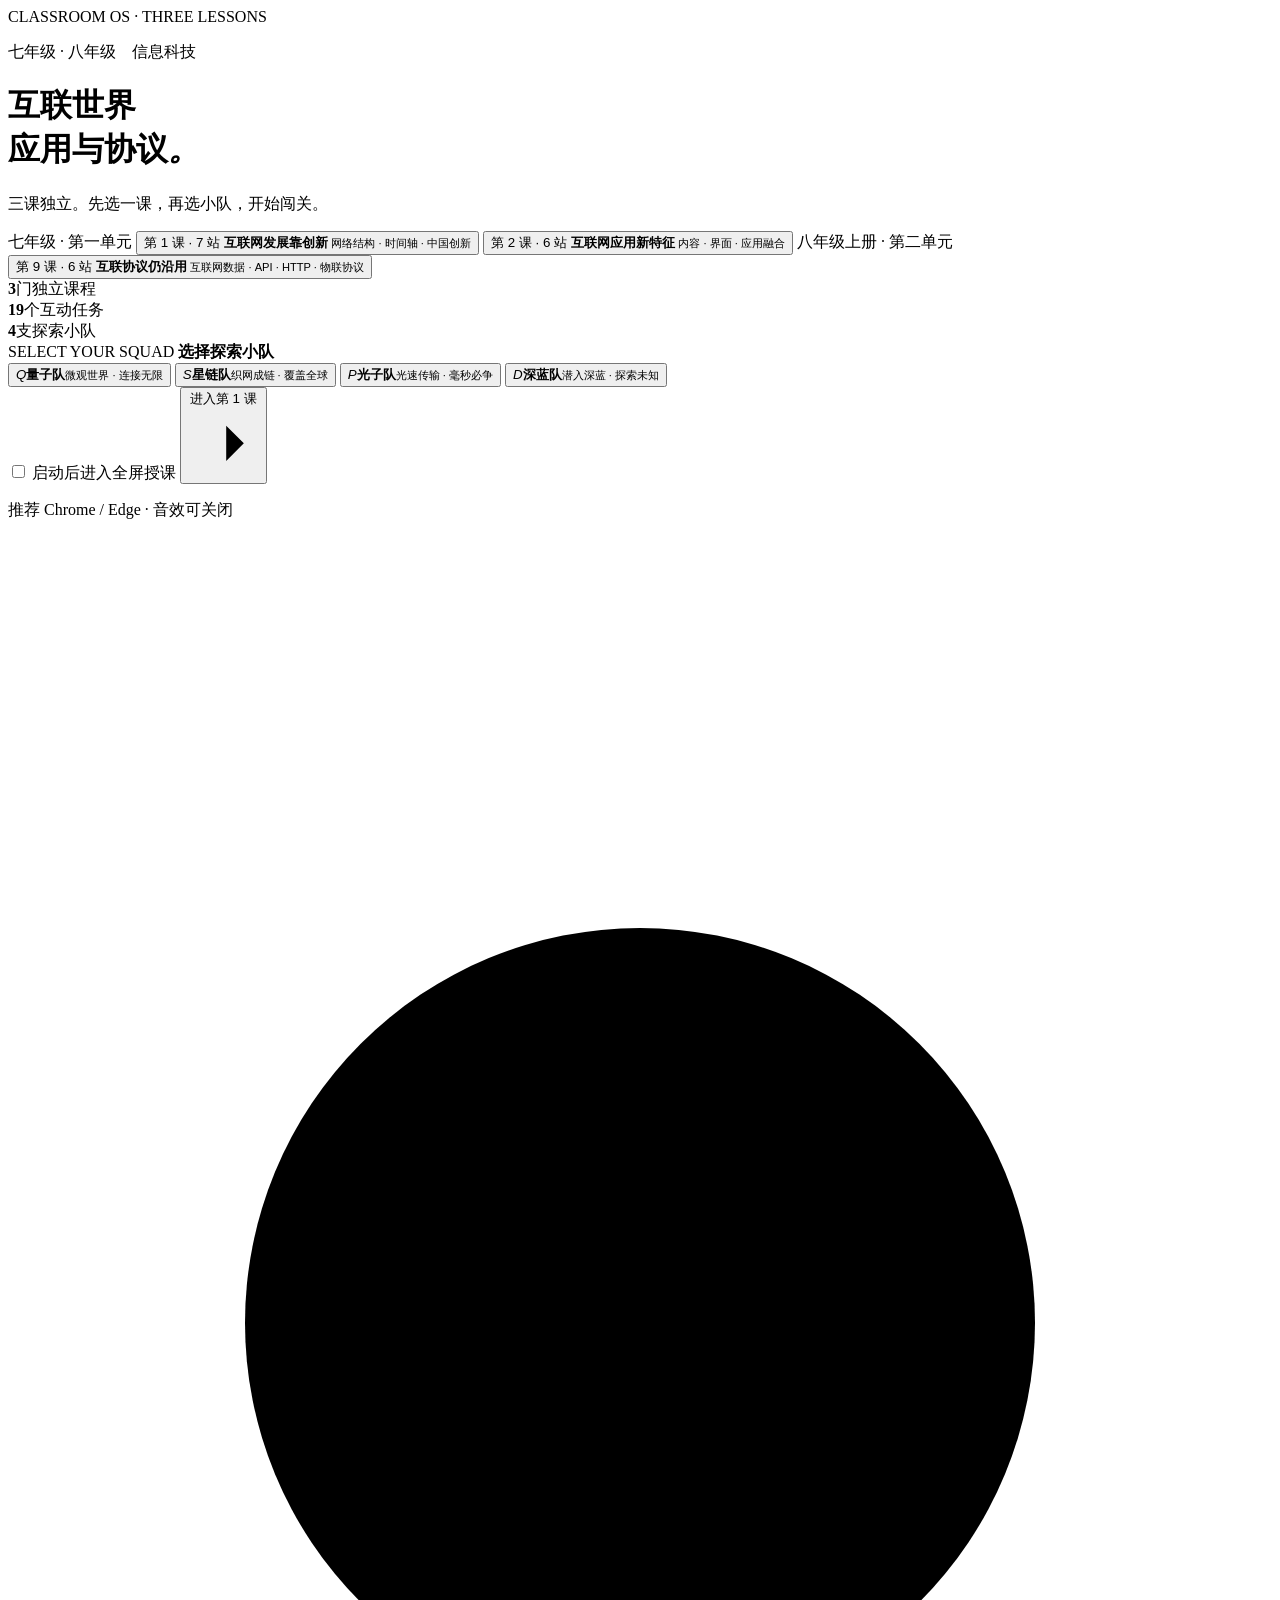
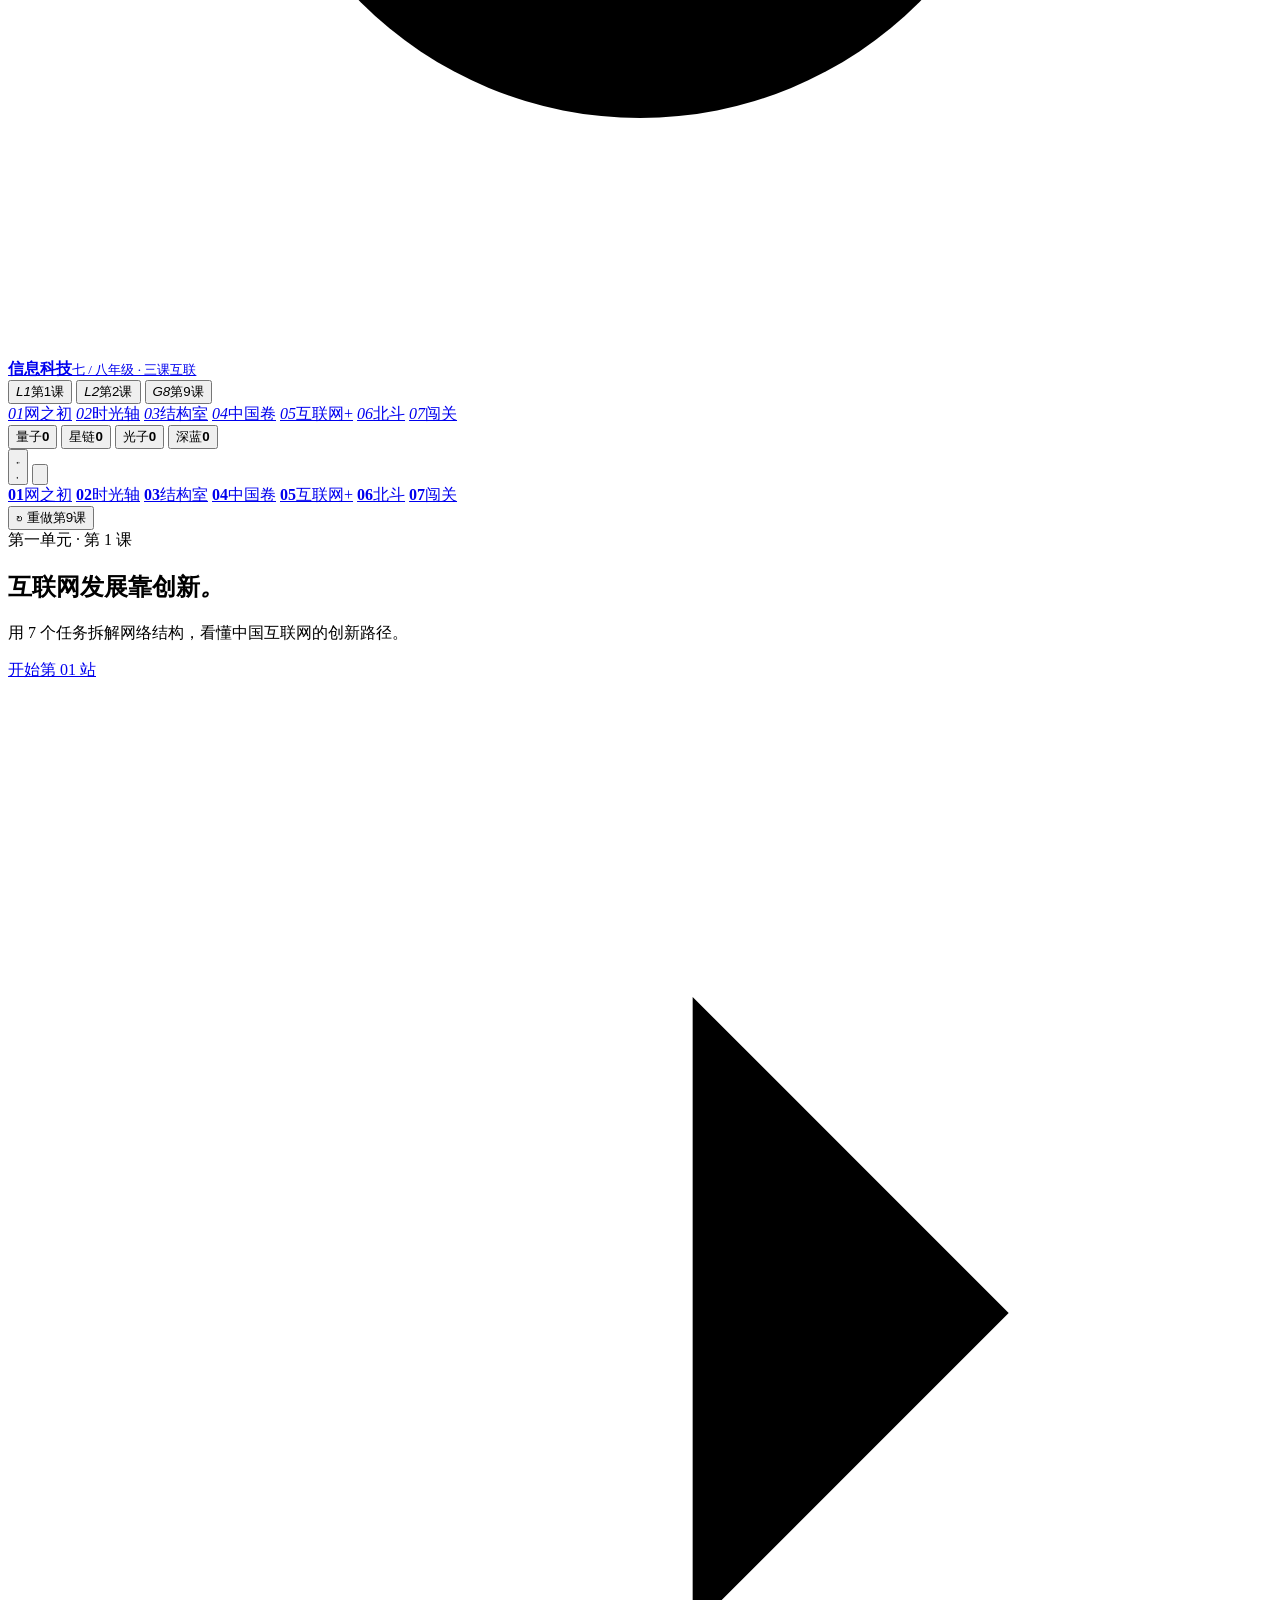
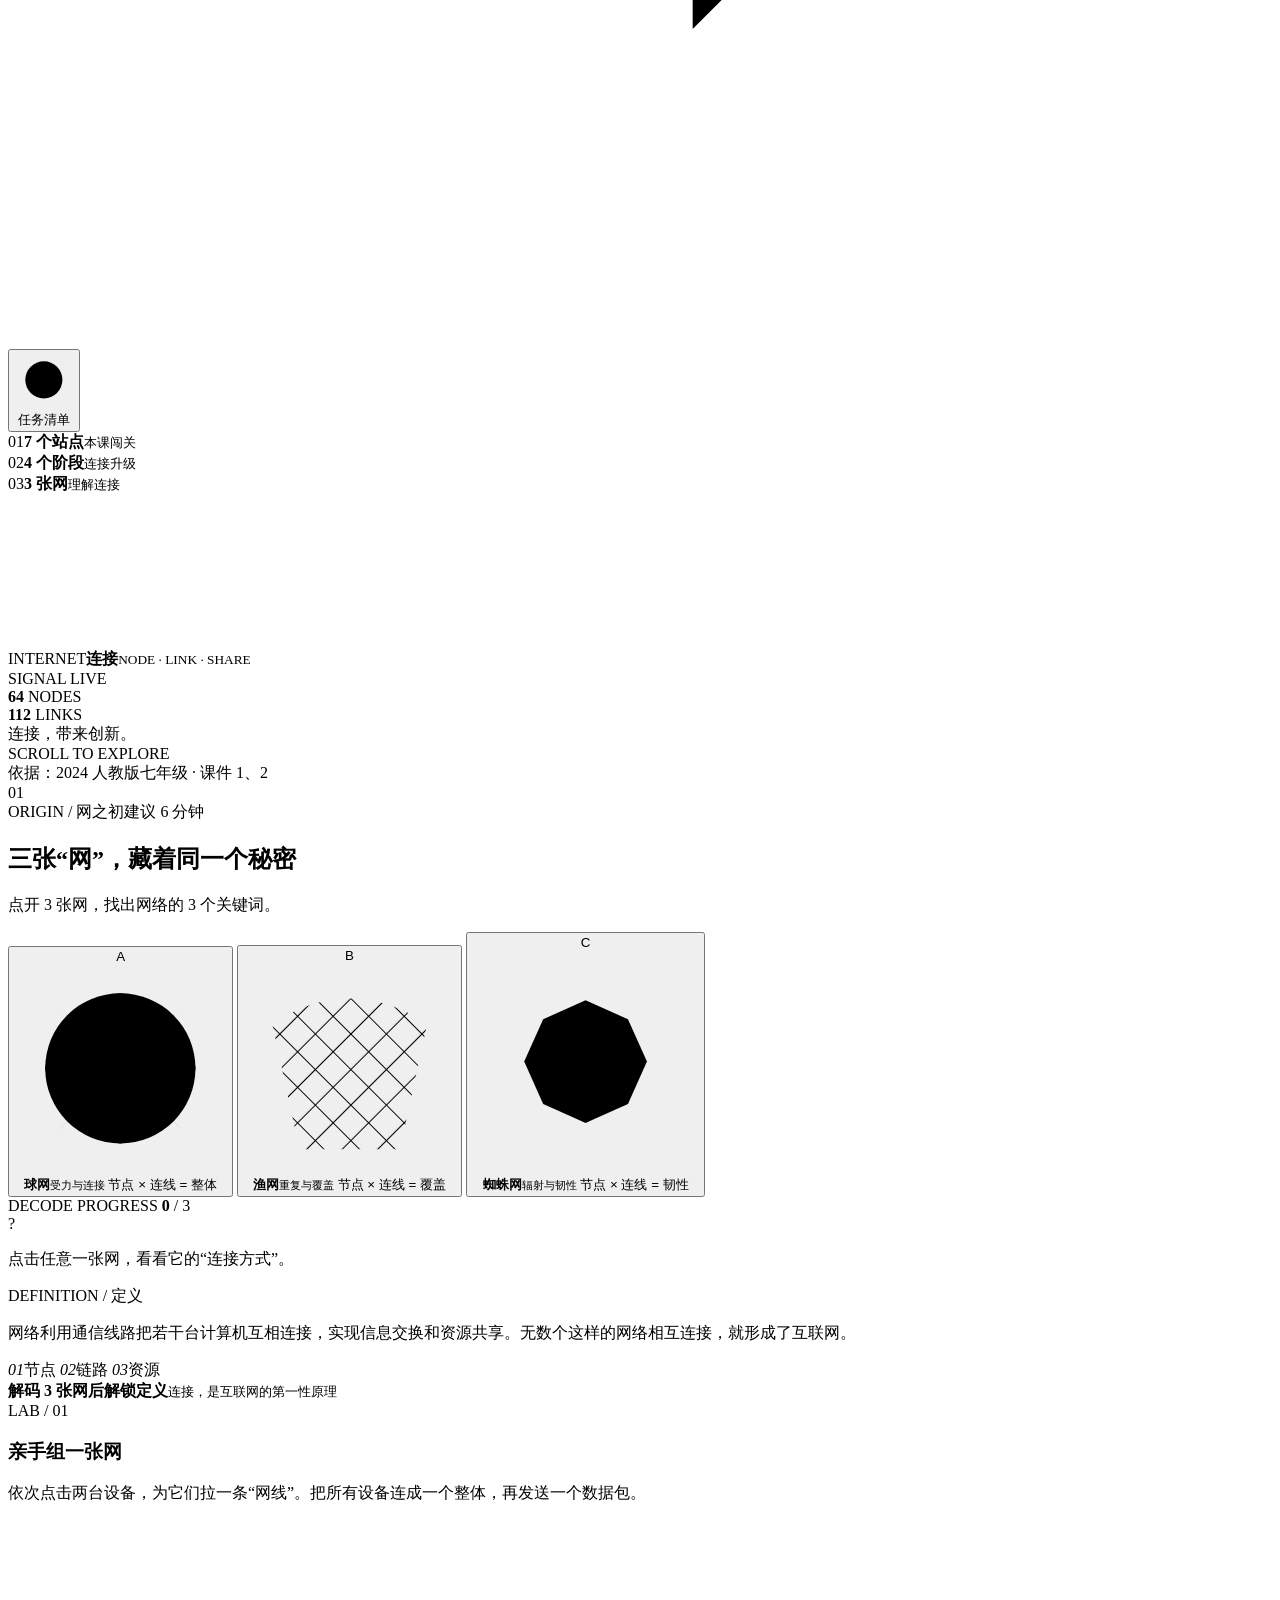
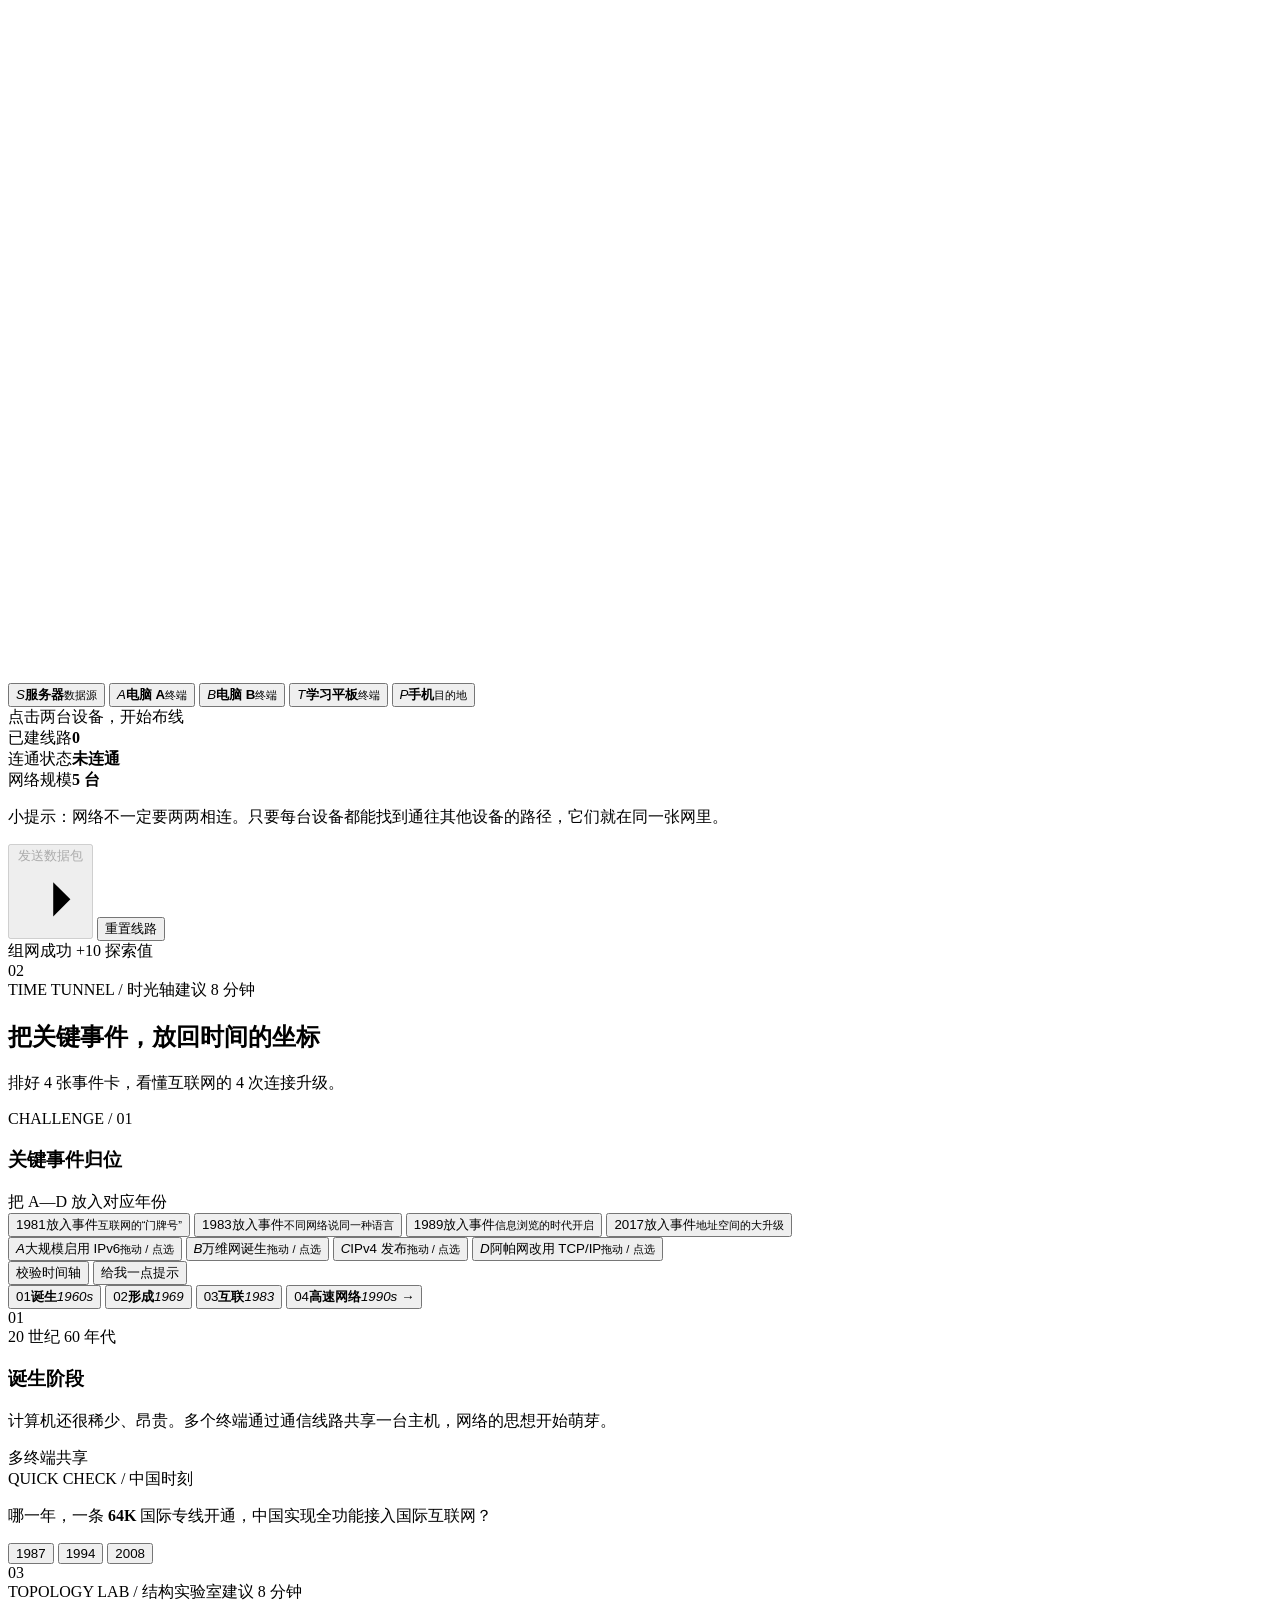
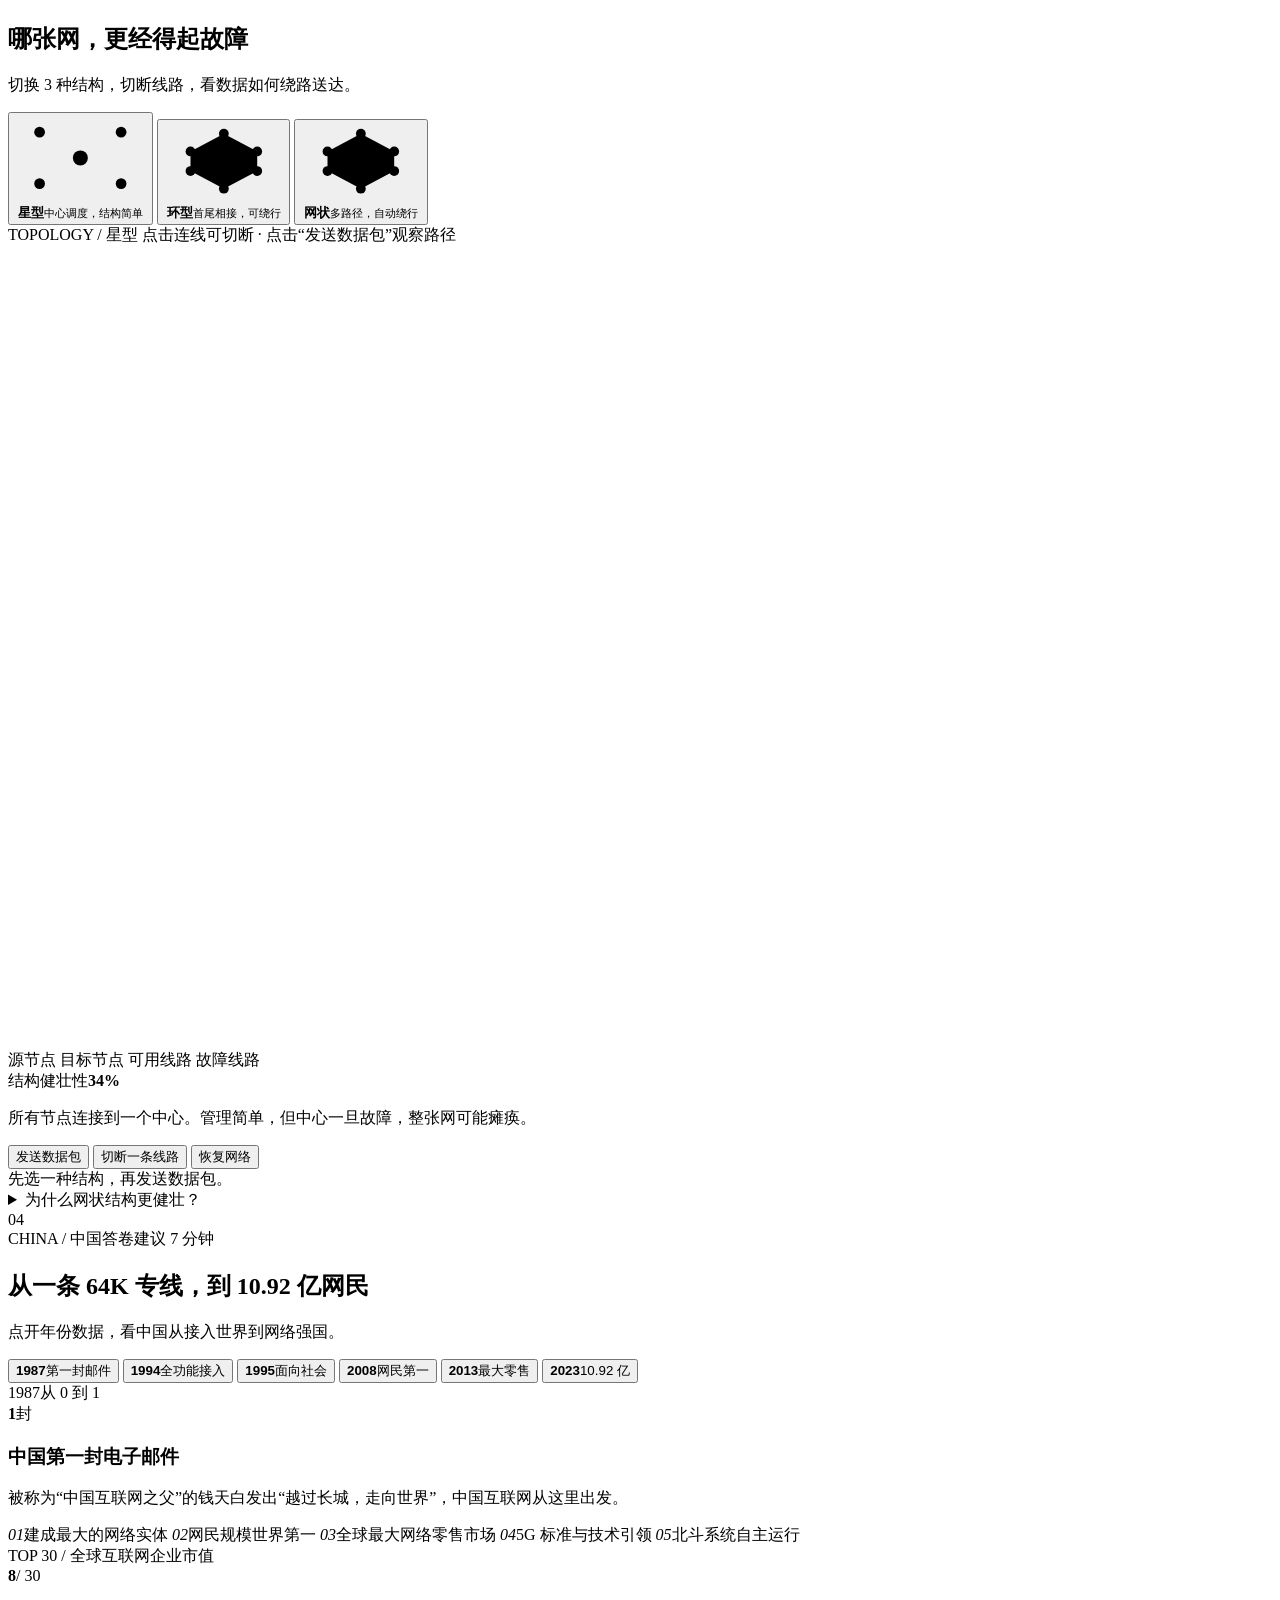
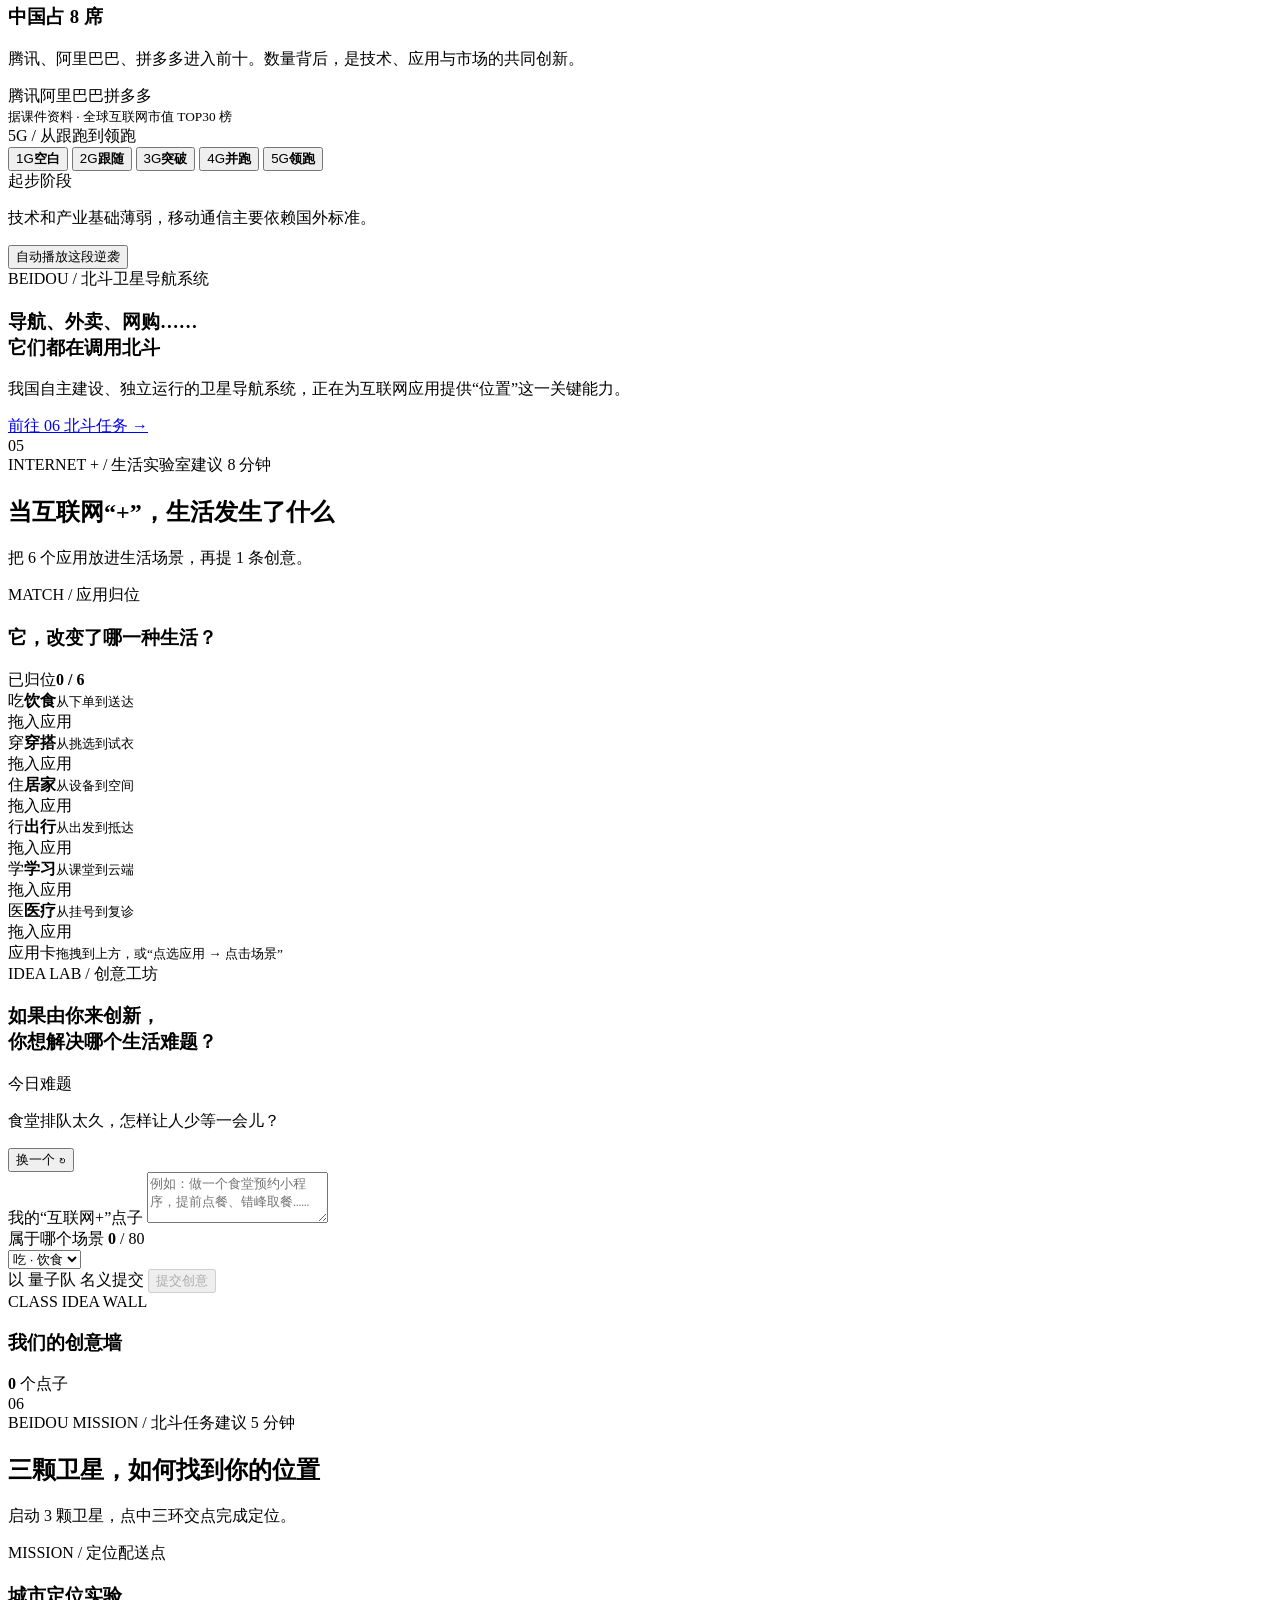
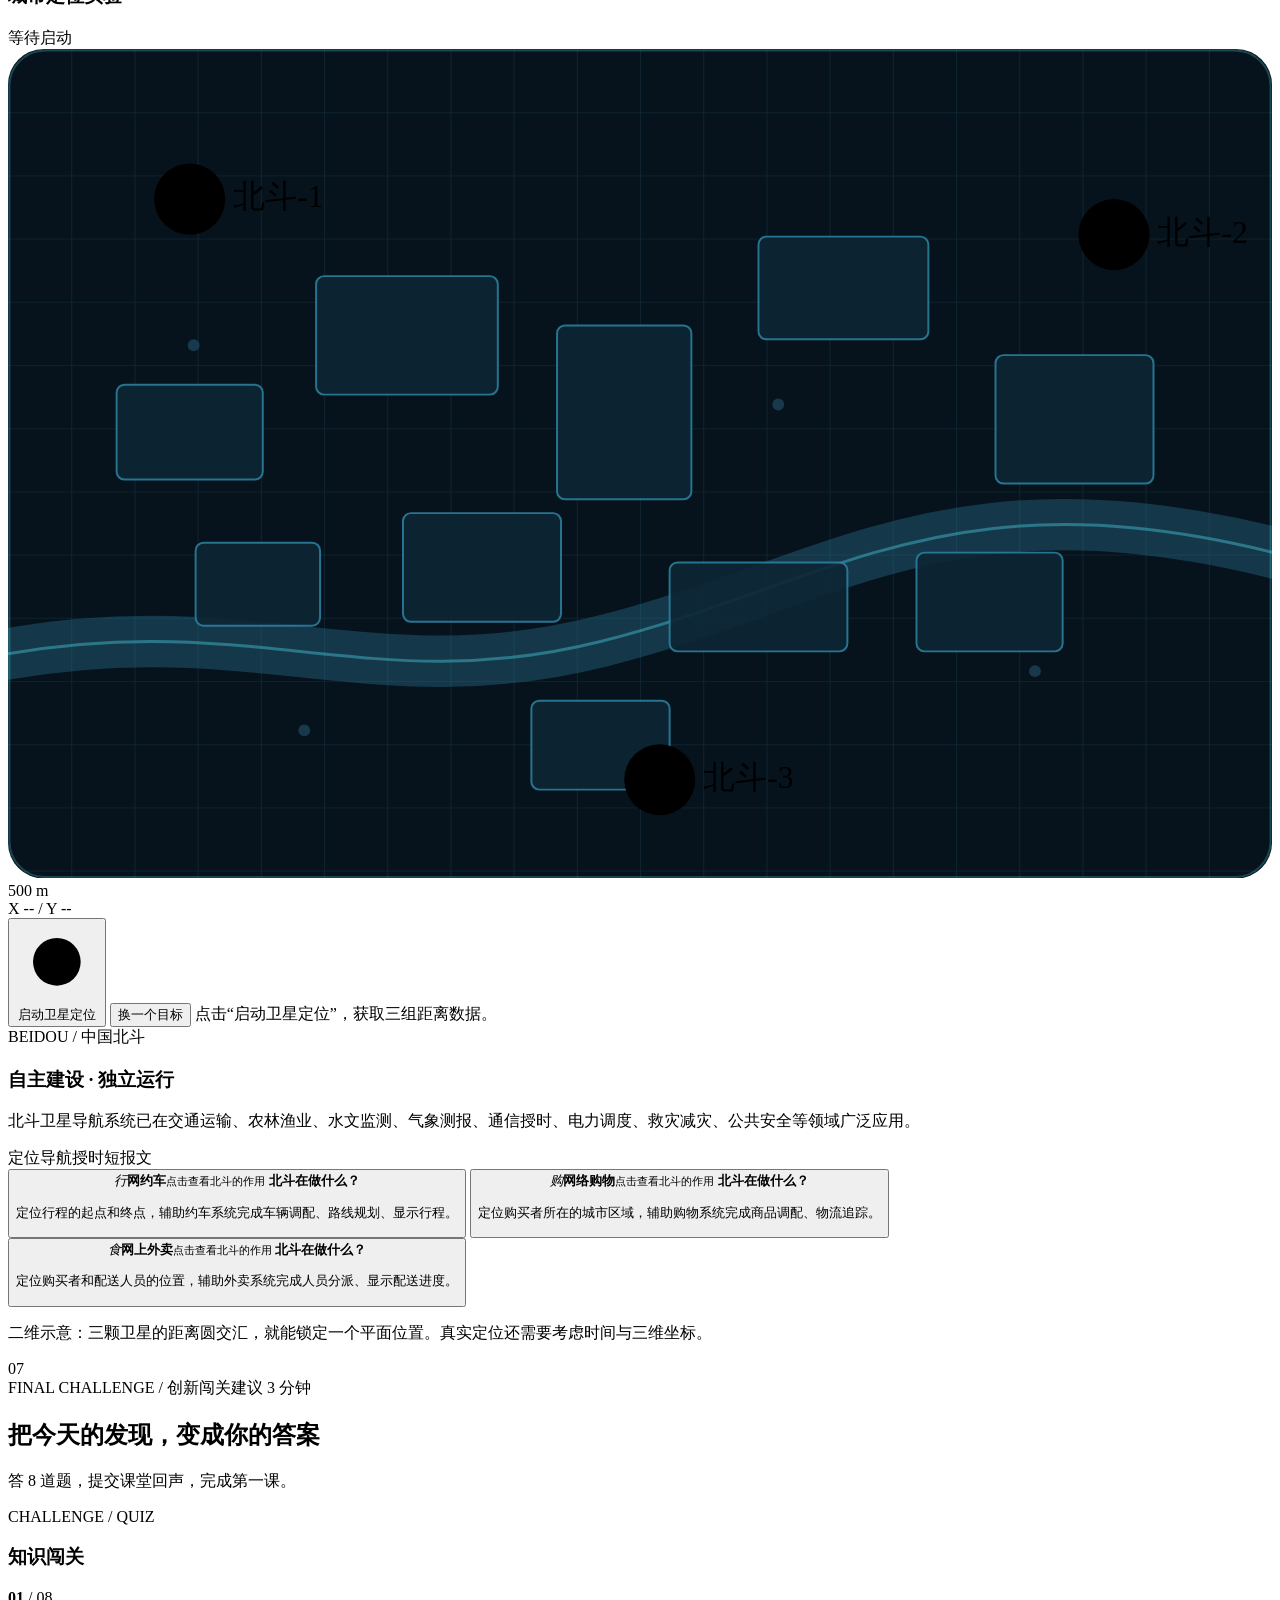
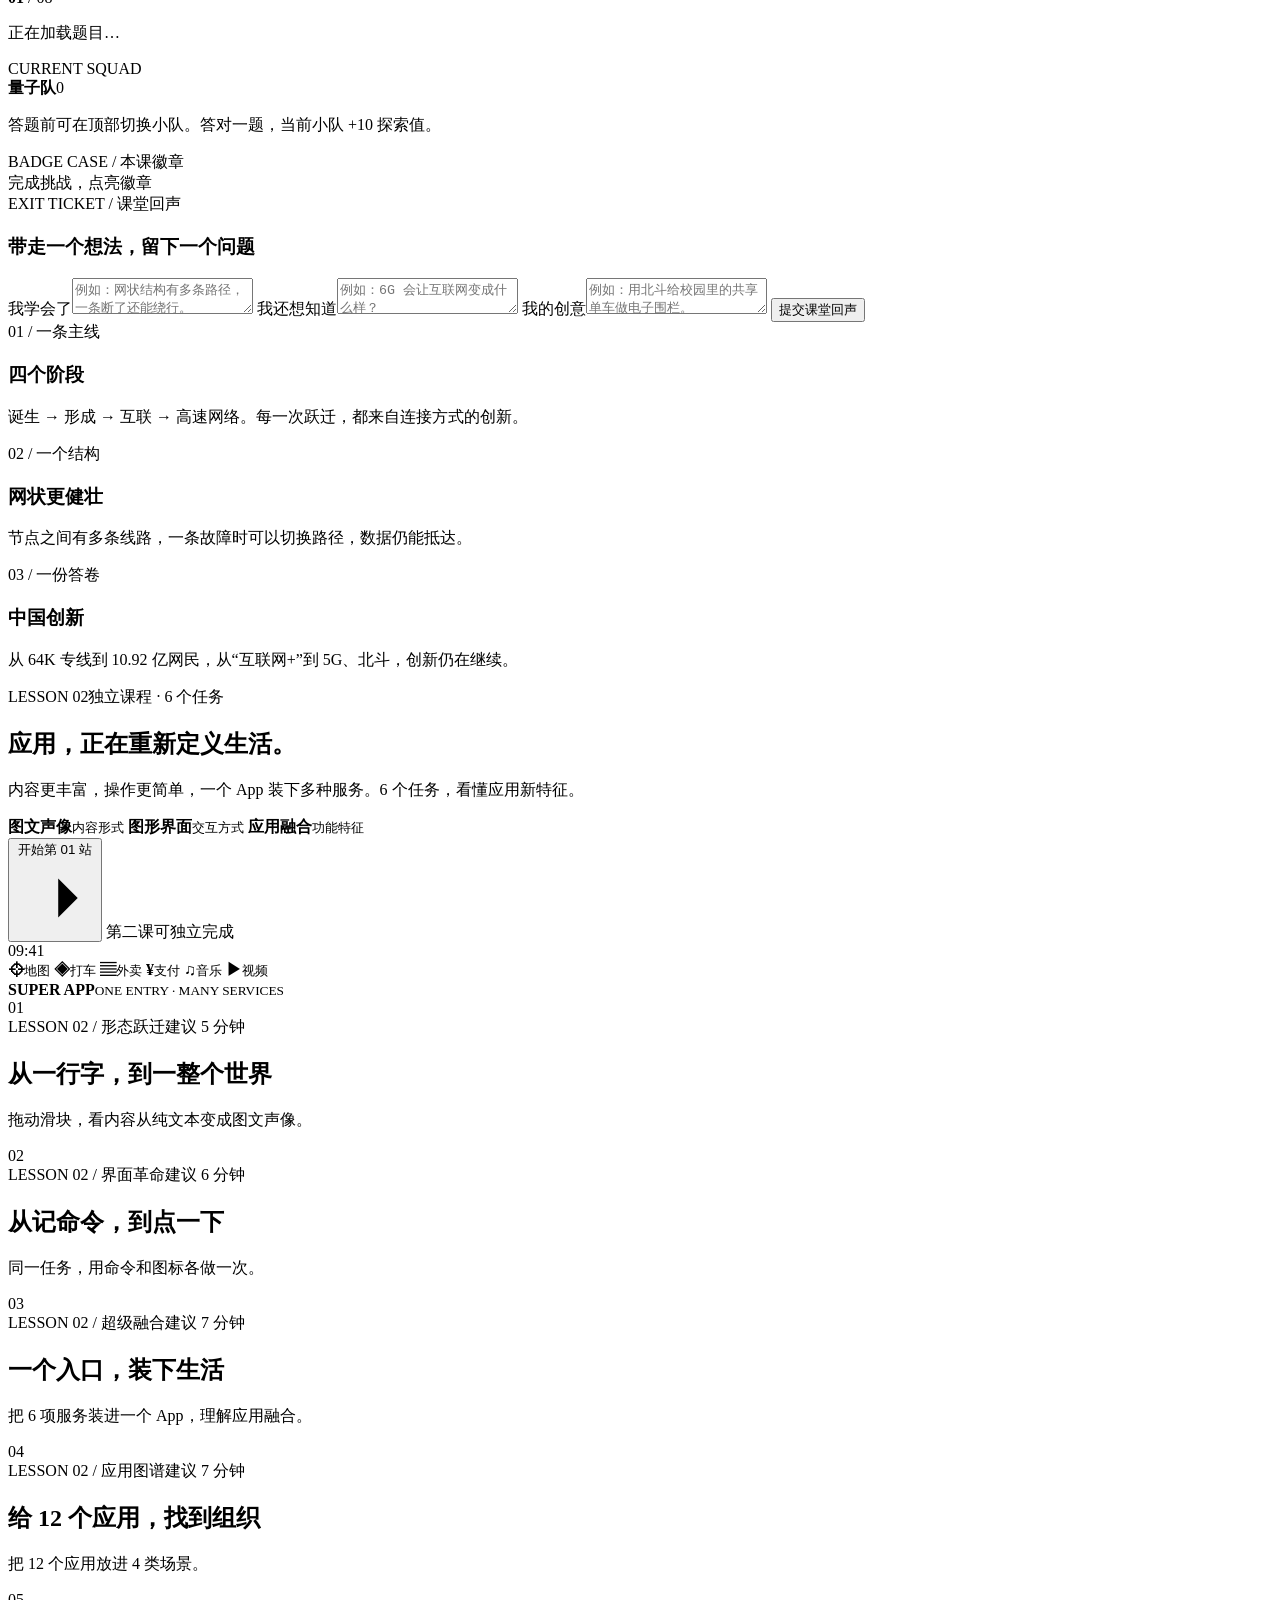
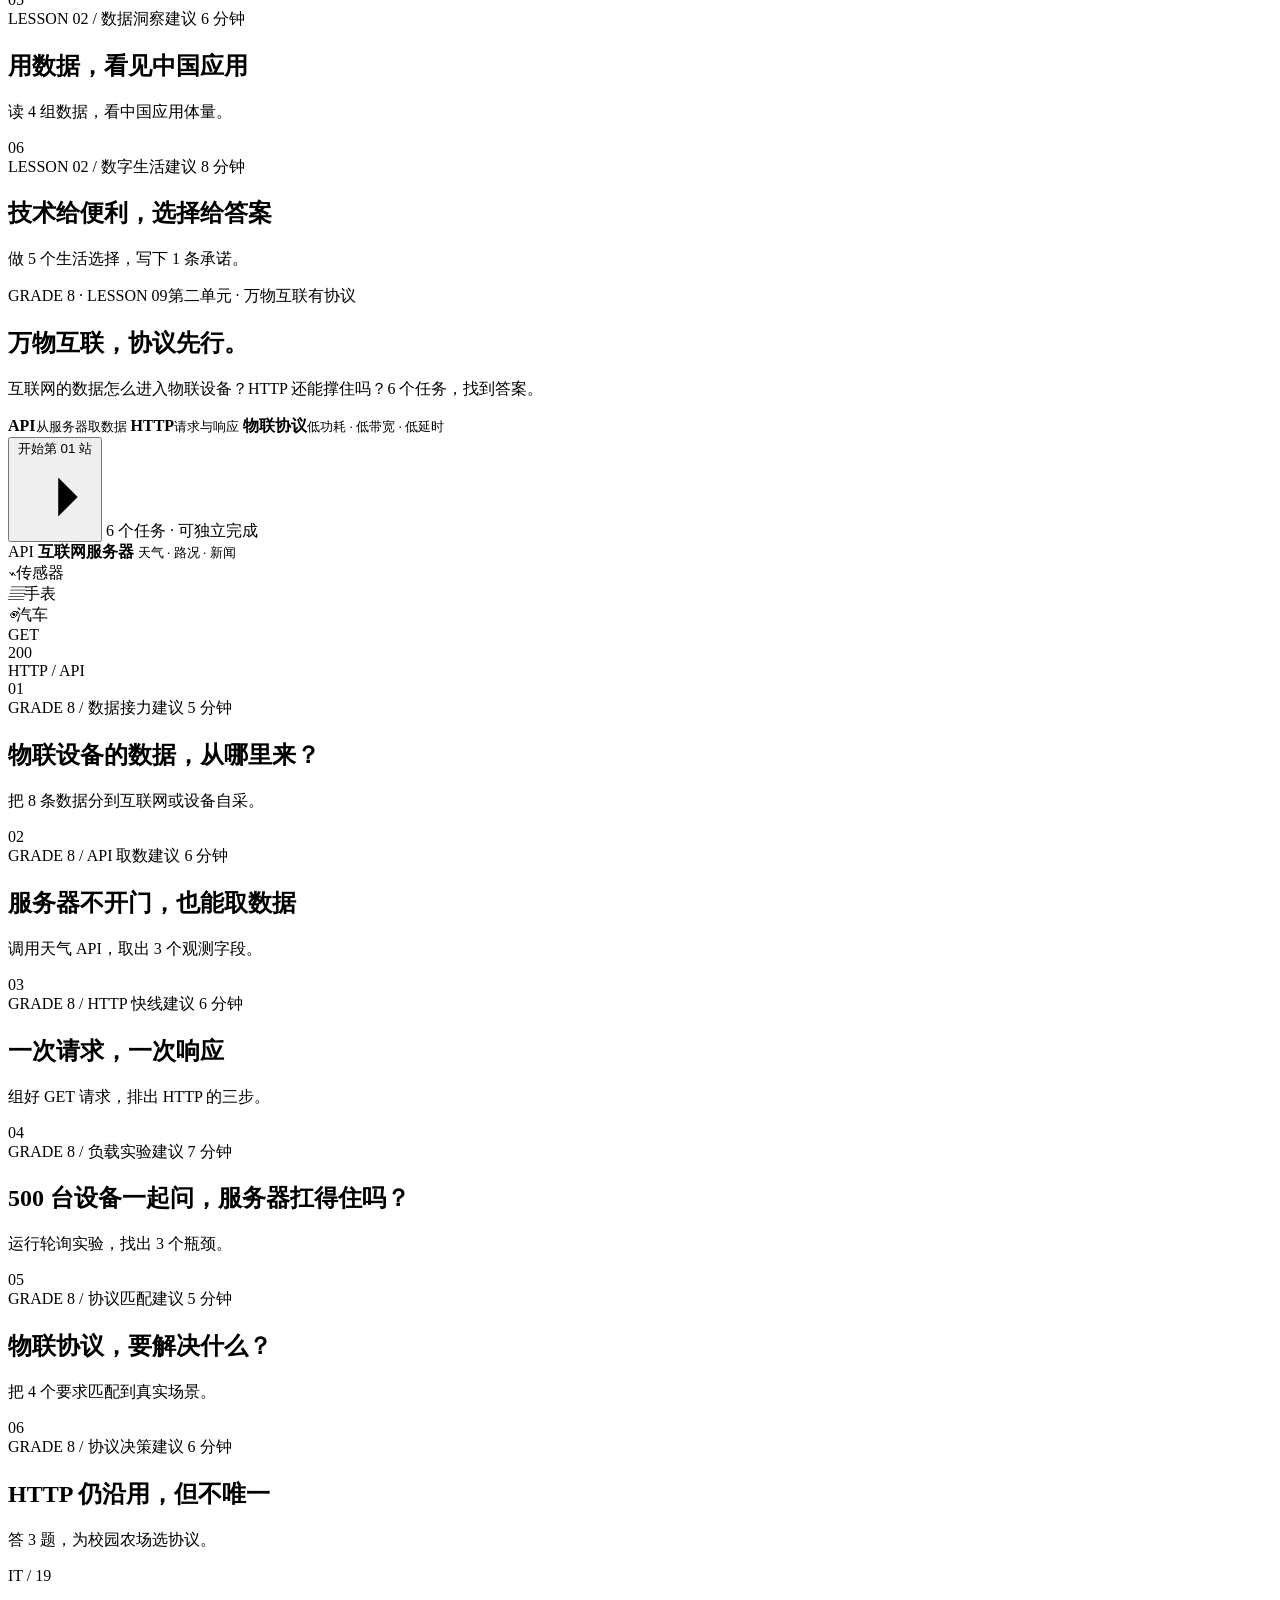
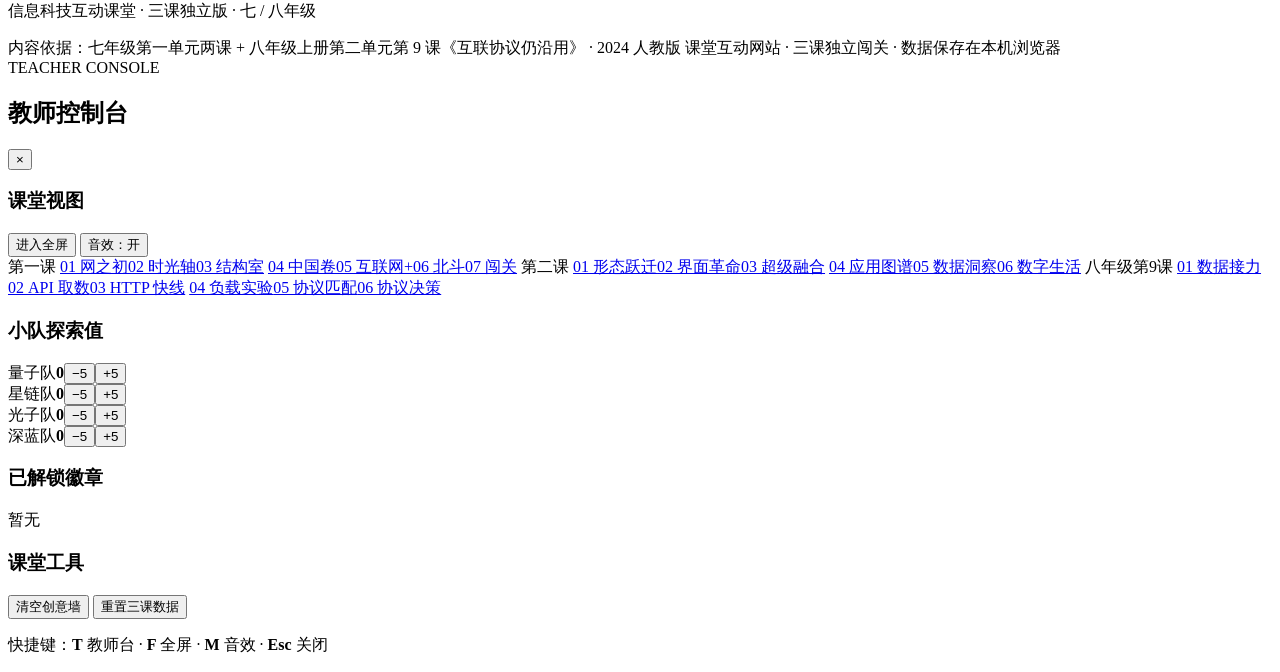
==== commit 10032a51: "Add files via upload" ====
--- a/index.html
+++ b/index.html
@@ -1,12220 +1,1188 @@
-﻿<!doctype html>
-<html lang="zh-CN">
-<head>
-  <meta charset="utf-8">
-  <meta name="viewport" content="width=device-width, initial-scale=1">
-  <meta name="theme-color" content="#05080f">
-  <script>
-    (function () {
-      var ua = navigator.userAgent || '';
-      var isIE = /MSIE\s|Trident\//.test(ua);
-      var chrome = ua.match(/Chrome\/(\d+)/);
-      var firefox = ua.match(/Firefox\/(\d+)/);
-      var oldChrome = chrome && parseInt(chrome[1], 10) < 100;
-      var oldFirefox = firefox && parseInt(firefox[1], 10) < 100;
-      if (isIE || oldChrome || oldFirefox) {
-        window.location.replace('compat.html');
-      }
-    })();
-  </script>
-  <title>信息科技互动课堂 · 七年级两课 + 八年级第9课</title>
-  <meta name="description" content="2024 人教版初中信息科技互动网站：七年级第一单元两课，以及八年级上册第二单元第9课《互联协议仍沿用》。开始页任选一课，任务式闯关。">
-  <link rel="icon" href="data:image/svg+xml,%3Csvg xmlns='http://www.w3.org/2000/svg' viewBox='0 0 64 64'%3E%3Crect width='64' height='64' rx='14' fill='%2305080f'/%3E%3Ccircle cx='32' cy='32' r='18' fill='none' stroke='%2357e8ff' stroke-width='3'/%3E%3Ccircle cx='32' cy='32' r='4' fill='%23a7ff6a'/%3E%3Cpath d='M14 32h36M32 14v36' stroke='%2357e8ff' stroke-width='2' opacity='.7'/%3E%3C/svg%3E">
-  <style>
-﻿/* ==========================================================================
-   互联网发展靠创新 · 七年级信息科技互动课堂
-   Visual system: deep-space classroom console / cyan-lime signal language
-   ========================================================================== */
-
-:root {
-  --bg: #04070d;
-  --bg-2: #07121b;
-  --panel: #091722;
-  --panel-soft: #0b1d2a;
-  --panel-bright: #0e2736;
-  --text: #edfaff;
-  --muted: #91adbc;
-  --dim: #607c8b;
-  --cyan: #57e8ff;
-  --cyan-soft: #9ff3ff;
-  --lime: #b7ff72;
-  --amber: #ffc857;
-  --pink: #ff6ec7;
-  --red: #ff6078;
-  --line: rgba(87, 232, 255, .16);
-  --line-strong: rgba(87, 232, 255, .35);
-  --line-soft: rgba(255, 255, 255, .07);
-  --topbar-h: 74px;
-  --max: 1280px;
-  --sans: "Microsoft YaHei UI", "Microsoft YaHei", "PingFang SC", "Noto Sans CJK SC", "Source Han Sans SC", sans-serif;
-  --display: "Bahnschrift SemiCondensed", "Bahnschrift", "DIN Alternate", "Arial Narrow", var(--sans);
-  --mono: "Cascadia Code", "Consolas", "SFMono-Regular", "Menlo", monospace;
-  --radius: 18px;
-}
-
-*,
-*::before,
-*::after { box-sizing: border-box; }
-
-html {
-  scroll-behavior: smooth;
-  -webkit-text-size-adjust: 100%;
-}
-
-body {
-  margin: 0;
-  min-width: 320px;
-  background: var(--bg);
-  color: var(--text);
-  font-family: var(--sans);
-  font-size: 16px;
-  line-height: 1.7;
-  overflow-x: hidden;
-  text-rendering: optimizeLegibility;
-}
-
-body.is-locked { overflow: hidden; }
-
-::selection { background: rgba(87, 232, 255, .28); color: #fff; }
-
-::-webkit-scrollbar { width: 10px; height: 10px; }
-::-webkit-scrollbar-track { background: #040a10; }
-::-webkit-scrollbar-thumb { background: #173c4d; border-radius: 8px; border: 2px solid #040a10; }
-::-webkit-scrollbar-thumb:hover { background: #245b71; }
-
-a { color: inherit; text-decoration: none; }
-button, input, textarea, select { font: inherit; }
-button { color: inherit; }
-img, svg { max-width: 100%; }
-h1, h2, h3, p { margin: 0; }
-button { -webkit-tap-highlight-color: transparent; }
-
-:focus-visible {
-  outline: 2px solid var(--lime);
-  outline-offset: 3px;
-}
-
-.js [data-reveal] {
-  opacity: 0;
-  transform: translateY(28px);
-  transition: opacity .85s cubic-bezier(.2,.8,.2,1), transform .85s cubic-bezier(.2,.8,.2,1);
-}
-.js [data-reveal].is-visible { opacity: 1; transform: none; }
-
-/* ---------- Atmosphere & shared type ---------- */
-
-.page-atmosphere {
-  position: fixed;
-  inset: 0;
-  z-index: 0;
-  pointer-events: none;
-  background:
-    radial-gradient(ellipse at 82% 8%, rgba(87, 232, 255, .12), transparent 32%),
-    radial-gradient(ellipse at 8% 44%, rgba(183, 255, 114, .055), transparent 28%),
-    radial-gradient(ellipse at 52% 94%, rgba(255, 110, 199, .045), transparent 32%);
-}
-
-body::before {
-  content: "";
-  position: fixed;
-  inset: 0;
-  z-index: 0;
-  pointer-events: none;
-  background-image:
-    linear-gradient(rgba(87, 232, 255, .035) 1px, transparent 1px),
-    linear-gradient(90deg, rgba(87, 232, 255, .035) 1px, transparent 1px);
-  background-size: 58px 58px;
-  mask-image: radial-gradient(ellipse at 50% 28%, #000 0%, transparent 72%);
-  -webkit-mask-image: radial-gradient(ellipse at 50% 28%, #000 0%, transparent 72%);
-}
-
-main, .site-footer, .topbar { position: relative; z-index: 2; }
-
-.mono-label,
-.lab-code,
-.eyebrow,
-.section-meta,
-.hero-source,
-.footer-meta,
-.map-coords {
-  font-family: var(--mono);
-  letter-spacing: .13em;
-  text-transform: uppercase;
-}
-
-.mono-label {
-  display: inline-block;
-  color: var(--cyan);
-  font-size: 10px;
-  font-weight: 600;
-}
-
-.lab-code {
-  display: inline-flex;
-  align-items: center;
-  gap: 8px;
-  color: var(--cyan);
-  font-size: 10px;
-  font-weight: 600;
-}
-.lab-code::before {
-  content: "";
-  width: 16px;
-  height: 1px;
-  background: currentColor;
-  box-shadow: 0 0 8px currentColor;
-}
-
-.eyebrow {
-  display: inline-flex;
-  align-items: center;
-  gap: 10px;
-  color: var(--cyan);
-  font-size: 11px;
-  font-weight: 600;
-}
-.eyebrow em { color: var(--dim); font-style: normal; }
-
-.live-dot {
-  width: 7px;
-  height: 7px;
-  border-radius: 50%;
-  background: var(--lime);
-  box-shadow: 0 0 0 0 rgba(183, 255, 114, .55);
-  animation: live 2s infinite;
-}
-
-.hl {
-  color: var(--cyan-soft);
-  position: relative;
-  white-space: nowrap;
-}
-.hl::after {
-  content: "";
-  position: absolute;
-  left: 0;
-  right: 0;
-  bottom: .05em;
-  height: .14em;
-  background: linear-gradient(90deg, var(--cyan), rgba(87, 232, 255, 0));
-  opacity: .55;
-}
-
-/* ---------- Buttons ---------- */
-
-.btn {
-  position: relative;
-  display: inline-flex;
-  align-items: center;
-  justify-content: center;
-  gap: 10px;
-  min-height: 50px;
-  padding: 0 26px;
-  border: 1px solid transparent;
-  border-radius: 7px;
-  background: transparent;
-  color: var(--text);
-  font-size: 14px;
-  font-weight: 700;
-  letter-spacing: .02em;
-  cursor: pointer;
-  transition: transform .25s ease, box-shadow .25s ease, border-color .25s ease, background .25s ease, color .25s ease;
-}
-.btn svg {
-  width: 18px;
-  height: 18px;
-  fill: none;
-  stroke: currentColor;
-  stroke-width: 1.8;
-  stroke-linecap: round;
-  stroke-linejoin: round;
-  transition: transform .25s ease;
-}
-.btn:hover { transform: translateY(-2px); }
-.btn:hover svg { transform: translateX(3px); }
-.btn:active { transform: translateY(0); }
-
-.btn-primary {
-  background: linear-gradient(105deg, var(--cyan) 0%, #9df5ff 45%, var(--lime) 100%);
-  color: #031018;
-  box-shadow: 0 12px 36px rgba(87, 232, 255, .20), inset 0 1px 0 rgba(255,255,255,.55);
-  clip-path: polygon(0 0, calc(100% - 13px) 0, 100% 50%, calc(100% - 13px) 100%, 0 100%);
-  padding-right: 32px;
-}
-.btn-primary:hover { box-shadow: 0 16px 42px rgba(87, 232, 255, .34), inset 0 1px 0 rgba(255,255,255,.65); }
-
-.btn-ghost {
-  border-color: rgba(87, 232, 255, .32);
-  background: rgba(8, 24, 34, .55);
-  color: var(--cyan-soft);
-  backdrop-filter: blur(12px);
-}
-.btn-ghost:hover { border-color: var(--cyan); background: rgba(87, 232, 255, .08); }
-
-.btn-quiet {
-  border-color: var(--line);
-  background: rgba(255, 255, 255, .025);
-  color: var(--muted);
-}
-.btn-quiet:hover { border-color: var(--line-strong); color: var(--text); background: rgba(87, 232, 255, .05); }
-
-.btn-danger {
-  border-color: rgba(255, 96, 120, .4);
-  background: rgba(255, 96, 120, .1);
-  color: #ffb6c1;
-}
-.btn-danger:hover { background: rgba(255, 96, 120, .18); border-color: var(--red); }
-
-.btn-small { min-height: 40px; padding: 0 18px; font-size: 12.5px; }
-.btn-primary.btn-small { padding-right: 25px; }
-.btn[disabled] { opacity: .35; cursor: not-allowed; transform: none; box-shadow: none; }
-
-.text-btn {
-  display: inline-flex;
-  align-items: center;
-  gap: 8px;
-  padding: 0;
-  border: 0;
-  background: none;
-  color: var(--cyan);
-  font-size: 12px;
-  font-weight: 700;
-  letter-spacing: .02em;
-  cursor: pointer;
-  transition: color .2s ease, gap .2s ease;
-}
-.text-btn:hover { color: var(--lime); gap: 12px; }
-
-.icon-btn {
-  position: relative;
-  display: inline-grid;
-  place-items: center;
-  width: 38px;
-  height: 38px;
-  padding: 0;
-  border: 1px solid var(--line);
-  border-radius: 7px;
-  background: rgba(255, 255, 255, .025);
-  color: var(--muted);
-  cursor: pointer;
-  transition: .25s ease;
-}
-.icon-btn:hover { color: var(--cyan); border-color: var(--line-strong); background: rgba(87, 232, 255, .07); }
-.icon-btn svg { width: 18px; height: 18px; fill: none; stroke: currentColor; stroke-width: 1.7; stroke-linecap: round; stroke-linejoin: round; }
-.icon-btn .icon-off { display: none; }
-.icon-btn.is-muted .icon-on { display: none; }
-.icon-btn.is-muted .icon-off { display: block; }
-
-/* ---------- Launch ---------- */
-
-.launch {
-  position: fixed;
-  inset: 0;
-  z-index: 200;
-  display: grid;
-  place-items: center;
-  padding: 24px;
-  overflow: auto;
-  background:
-    radial-gradient(circle at 50% 50%, rgba(14, 54, 72, .55), transparent 46%),
-    linear-gradient(135deg, #03070c 0%, #06111a 50%, #03070c 100%);
-  transition: opacity .65s ease, visibility .65s ease;
-}
-.launch.is-hidden { opacity: 0; visibility: hidden; pointer-events: none; }
-
-.launch-grid {
-  position: absolute;
-  inset: -30%;
-  background-image:
-    linear-gradient(rgba(87, 232, 255, .07) 1px, transparent 1px),
-    linear-gradient(90deg, rgba(87, 232, 255, .07) 1px, transparent 1px);
-  background-size: 66px 66px;
-  transform: perspective(600px) rotateX(58deg) translateY(12%);
-  mask-image: radial-gradient(ellipse at 50% 35%, #000 0%, transparent 65%);
-  -webkit-mask-image: radial-gradient(ellipse at 50% 35%, #000 0%, transparent 65%);
-  opacity: .8;
-}
-.launch-glow {
-  position: absolute;
-  width: 760px;
-  height: 760px;
-  border-radius: 50%;
-  background: radial-gradient(circle, rgba(87, 232, 255, .16), transparent 64%);
-  filter: blur(20px);
-  animation: breathe 8s ease-in-out infinite;
-}
-
-.launch-panel {
-  position: relative;
-  display: grid;
-  grid-template-columns: 1.08fr .92fr;
-  gap: 52px;
-  width: min(1140px, 100%);
-  padding: 54px;
-  border: 1px solid rgba(87, 232, 255, .28);
-  border-radius: 4px;
-  background: linear-gradient(145deg, rgba(9, 24, 35, .94), rgba(4, 11, 18, .96));
-  box-shadow: 0 40px 120px rgba(0, 0, 0, .68), inset 0 1px 0 rgba(255, 255, 255, .05);
-  backdrop-filter: blur(20px);
-}
-.launch-panel::before {
-  content: "";
-  position: absolute;
-  left: 8%;
-  right: 8%;
-  top: 0;
-  height: 1px;
-  background: linear-gradient(90deg, transparent, var(--cyan), transparent);
-  opacity: .8;
-}
-.launch-corner {
-  position: absolute;
-  width: 28px;
-  height: 28px;
-  border-color: var(--cyan);
-  border-style: solid;
-  opacity: .6;
-}
-.launch-corner.tl { top: 12px; left: 12px; border-width: 1px 0 0 1px; }
-.launch-corner.tr { top: 12px; right: 12px; border-width: 1px 1px 0 0; }
-.launch-corner.bl { bottom: 12px; left: 12px; border-width: 0 0 1px 1px; }
-.launch-corner.br { bottom: 12px; right: 12px; border-width: 0 1px 1px 0; }
-
-.launch-unit {
-  margin-top: 26px;
-  color: var(--muted);
-  font-size: 13px;
-  letter-spacing: .2em;
-}
-.launch-main h1 {
-  margin-top: 8px;
-  font-size: clamp(52px, 5.2vw, 80px);
-  font-weight: 800;
-  line-height: 1.02;
-  letter-spacing: -.055em;
-}
-.launch-main h1 span {
-  background: linear-gradient(100deg, var(--cyan-soft), var(--cyan) 50%, var(--lime));
-  -webkit-background-clip: text;
-  background-clip: text;
-  color: transparent;
-}
-.launch-main h1 i { color: var(--lime); font-style: normal; }
-.launch-lead {
-  max-width: 500px;
-  margin-top: 22px;
-  color: var(--muted);
-  font-size: 15px;
-  line-height: 1.9;
-}
-.launch-facts {
-  display: flex;
-  gap: 28px;
-  margin-top: 34px;
-  padding-top: 24px;
-  border-top: 1px solid var(--line);
-}
-.launch-facts div { display: flex; flex-direction: column; gap: 2px; }
-.launch-facts b {
-  font-family: var(--display);
-  font-size: 25px;
-  font-weight: 700;
-  letter-spacing: .02em;
-  color: var(--text);
-}
-.launch-facts b small { margin-left: 2px; color: var(--cyan); font-size: 12px; }
-.launch-facts span { color: var(--dim); font-size: 11px; }
-
-.launch-side {
-  display: flex;
-  flex-direction: column;
-  justify-content: center;
-  padding-left: 44px;
-  border-left: 1px solid var(--line);
-}
-.launch-side-head { display: flex; flex-direction: column; gap: 5px; margin-bottom: 18px; }
-.launch-side-head span { color: var(--cyan); font-family: var(--mono); font-size: 9px; letter-spacing: .15em; }
-.launch-side-head b { font-size: 21px; letter-spacing: -.02em; }
-
-.launch-teams { display: grid; grid-template-columns: 1fr 1fr; gap: 9px; }
-.team-choice {
-  display: flex;
-  align-items: center;
-  gap: 12px;
-  min-height: 70px;
-  padding: 10px 13px;
-  border: 1px solid rgba(255, 255, 255, .09);
-  border-radius: 6px;
-  background: rgba(255, 255, 255, .022);
-  text-align: left;
-  cursor: pointer;
-  transition: .25s ease;
-}
-.team-choice:hover { border-color: var(--team-color); background: color-mix(in srgb, var(--team-color) 8%, transparent); }
-.team-choice.is-active {
-  border-color: var(--team-color);
-  background: color-mix(in srgb, var(--team-color) 12%, transparent);
-  box-shadow: 0 0 24px color-mix(in srgb, var(--team-color) 18%, transparent), inset 0 0 20px color-mix(in srgb, var(--team-color) 5%, transparent);
-}
-.team-choice i {
-  display: grid;
-  place-items: center;
-  width: 30px;
-  height: 30px;
-  border-radius: 50%;
-  border: 1px solid color-mix(in srgb, var(--team-color) 60%, transparent);
-  color: var(--team-color);
-  font-family: var(--display);
-  font-size: 15px;
-  font-style: normal;
-}
-.team-choice span { display: flex; flex-direction: column; gap: 2px; min-width: 0; }
-.team-choice b { font-size: 13px; }
-.team-choice small { color: var(--dim); font-size: 9px; white-space: nowrap; overflow: hidden; text-overflow: ellipsis; }
-
-.launch-check {
-  display: flex;
-  align-items: center;
-  gap: 9px;
-  margin: 20px 0 14px;
-  color: var(--muted);
-  font-size: 11px;
-  cursor: pointer;
-  user-select: none;
-}
-.launch-check input { accent-color: var(--cyan); width: 14px; height: 14px; }
-
-.launch-enter { width: 100%; min-height: 54px; margin-top: 4px; }
-.launch-tip { margin-top: 12px; color: var(--dim); font-size: 10px; text-align: center; }
-
-/* ---------- Topbar ---------- */
-
-.topbar {
-  position: fixed;
-  top: 0;
-  left: 0;
-  right: 0;
-  z-index: 90;
-  display: flex;
-  align-items: center;
-  gap: 18px;
-  height: var(--topbar-h);
-  padding: 0 clamp(16px, 3vw, 42px);
-  border-bottom: 1px solid rgba(87, 232, 255, .1);
-  background: rgba(4, 9, 15, .82);
-  backdrop-filter: blur(20px) saturate(140%);
-  transition: box-shadow .3s ease, background .3s ease;
-}
-.topbar.is-scrolled { background: rgba(4, 9, 15, .94); box-shadow: 0 18px 40px rgba(0, 0, 0, .34); }
-
-.brand { display: flex; align-items: center; gap: 11px; flex: 0 0 auto; }
-.brand-mark {
-  display: grid;
-  place-items: center;
-  width: 36px;
-  height: 36px;
-  border: 1px solid rgba(87, 232, 255, .35);
-  border-radius: 50%;
-  background: radial-gradient(circle, rgba(87, 232, 255, .11), transparent 70%);
-  box-shadow: 0 0 20px rgba(87, 232, 255, .1);
-}
-.brand-mark svg { width: 26px; height: 26px; fill: none; stroke: var(--cyan); stroke-width: 1; opacity: .9; }
-.brand-text { display: flex; flex-direction: column; line-height: 1.2; }
-.brand-text b { font-size: 13px; letter-spacing: .08em; }
-.brand-text small { color: var(--dim); font-size: 9px; letter-spacing: .08em; }
-
-.station-nav { display: flex; align-items: stretch; justify-content: center; gap: 2px; flex: 1 1 auto; height: 100%; }
-.station-link {
-  position: relative;
-  display: flex;
-  align-items: center;
-  gap: 5px;
-  padding: 0 8px;
-  color: var(--dim);
-  font-size: 11px;
-  white-space: nowrap;
-  transition: color .2s ease, background .2s ease;
-}
-.station-link i { font-family: var(--mono); font-size: 9px; font-style: normal; letter-spacing: .04em; opacity: .8; }
-.station-link::after {
-  content: "";
-  position: absolute;
-  left: 8px;
-  right: 8px;
-  bottom: 0;
-  height: 2px;
-  background: var(--cyan);
-  box-shadow: 0 0 12px var(--cyan);
-  transform: scaleX(0);
-  transition: transform .25s ease;
-}
-.station-link:hover { color: var(--text); background: rgba(87, 232, 255, .035); }
-.station-link.is-active { color: var(--cyan-soft); }
-.station-link.is-active::after { transform: scaleX(1); }
-
-.team-hud { display: flex; align-items: center; gap: 4px; flex: 0 0 auto; padding-left: 12px; border-left: 1px solid var(--line); }
-.team-chip {
-  display: flex;
-  align-items: center;
-  gap: 5px;
-  height: 34px;
-  padding: 0 7px;
-  border: 1px solid transparent;
-  border-radius: 5px;
-  background: transparent;
-  cursor: pointer;
-  transition: .2s ease;
-}
-.team-chip:hover { background: rgba(255, 255, 255, .04); }
-.team-chip.is-active {
-  border-color: color-mix(in srgb, var(--team-color) 50%, transparent);
-  background: color-mix(in srgb, var(--team-color) 10%, transparent);
-}
-.team-chip i { width: 6px; height: 6px; border-radius: 50%; background: var(--team-color); box-shadow: 0 0 7px var(--team-color); }
-.team-chip .team-name { color: var(--muted); font-size: 10px; }
-.team-chip .team-score { color: var(--text); font-family: var(--display); font-size: 13px; font-weight: 700; min-width: 13px; text-align: right; }
-.team-chip.is-pulse { animation: squadPulse .7s ease; }
-
-.top-actions { display: flex; align-items: center; gap: 7px; flex: 0 0 auto; }
-.teacher-btn { color: var(--amber); border-color: rgba(255, 200, 87, .18); }
-
-.page-progress { position: absolute; left: 0; right: 0; bottom: -1px; height: 2px; background: rgba(255,255,255,.035); }
-.page-progress i { display: block; width: 0; height: 100%; background: linear-gradient(90deg, var(--cyan), var(--lime)); box-shadow: 0 0 12px rgba(87, 232, 255, .7); }
-
-.mobile-stations { display: none; }
-
-/* ---------- Hero ---------- */
-
-.hero {
-  position: relative;
-  display: flex;
-  flex-direction: column;
-  justify-content: center;
-  min-height: 100vh;
-  min-height: 100svh;
-  padding: calc(var(--topbar-h) + 46px) clamp(20px, 4vw, 64px) 42px;
-  overflow: hidden;
-}
-.hero::before {
-  content: "";
-  position: absolute;
-  width: 62vw;
-  height: 62vw;
-  max-width: 840px;
-  max-height: 840px;
-  right: -8vw;
-  top: 6%;
-  border-radius: 50%;
-  background: radial-gradient(circle, rgba(87, 232, 255, .10), transparent 66%);
-  pointer-events: none;
-}
-.hero-grid {
-  display: grid;
-  grid-template-columns: 1.04fr .96fr;
-  align-items: center;
-  gap: 30px;
-  width: min(var(--max), 100%);
-  margin: 0 auto;
-  flex: 1;
-}
-.hero-copy { position: relative; z-index: 2; padding-top: 18px; }
-.hero-eyebrow { margin-bottom: 24px; }
-.hero-title {
-  font-size: clamp(58px, 7.4vw, 112px);
-  font-weight: 800;
-  line-height: .98;
-  letter-spacing: -.06em;
-}
-.hero-title > span { display: block; }
-.hero-title .accent {
-  background: linear-gradient(100deg, #f4feff 0%, var(--cyan-soft) 42%, var(--cyan) 72%, var(--lime) 100%);
-  -webkit-background-clip: text;
-  background-clip: text;
-  color: transparent;
-}
-.hero-title i { color: var(--lime); font-style: normal; -webkit-text-fill-color: var(--lime); }
-.hero-lead {
-  max-width: 585px;
-  margin-top: 28px;
-  color: var(--muted);
-  font-size: 16px;
-  line-height: 1.95;
-}
-.hero-actions { display: flex; flex-wrap: wrap; gap: 12px; margin-top: 32px; }
-.hero-facts {
-  display: flex;
-  gap: 30px;
-  margin-top: 42px;
-  padding-top: 22px;
-  border-top: 1px solid var(--line);
-}
-.hero-facts div { display: flex; flex-direction: column; gap: 1px; }
-.hero-facts div > span { color: var(--cyan); font-family: var(--mono); font-size: 9px; letter-spacing: .1em; }
-.hero-facts b { font-size: 14px; font-weight: 700; }
-.hero-facts small { color: var(--dim); font-size: 10px; }
-
-.hero-visual {
-  position: relative;
-  min-height: 590px;
-  height: 100%;
-}
-#netCanvas { position: absolute; inset: 0; width: 100%; height: 100%; }
-.hero-visual::before {
-  content: "";
-  position: absolute;
-  inset: 8%;
-  border-radius: 50%;
-  background: radial-gradient(circle, rgba(87, 232, 255, .12), transparent 55%);
-  filter: blur(18px);
-}
-.orbit {
-  position: absolute;
-  left: 50%;
-  top: 50%;
-  border: 1px solid rgba(87, 232, 255, .16);
-  border-radius: 50%;
-  transform: translate(-50%, -50%);
-  pointer-events: none;
-}
-.orbit::before {
-  content: "";
-  position: absolute;
-  top: -3px;
-  left: 50%;
-  width: 5px;
-  height: 5px;
-  border-radius: 50%;
-  background: var(--cyan);
-  box-shadow: 0 0 10px var(--cyan);
-}
-.orbit-a { width: 270px; height: 270px; border-style: dashed; animation: spin 34s linear infinite; }
-.orbit-b { width: 420px; height: 420px; border-color: rgba(183, 255, 114, .13); animation: spinReverse 52s linear infinite; }
-.orbit-b::before { background: var(--lime); box-shadow: 0 0 10px var(--lime); }
-.orbit-c { width: 540px; height: 540px; border-style: dotted; opacity: .55; animation: spin 76s linear infinite; }
-
-.hero-core {
-  position: absolute;
-  left: 50%;
-  top: 50%;
-  display: flex;
-  flex-direction: column;
-  align-items: center;
-  justify-content: center;
-  width: 168px;
-  height: 168px;
-  border: 1px solid rgba(87, 232, 255, .26);
-  border-radius: 50%;
-  background: radial-gradient(circle at 50% 35%, rgba(20, 67, 84, .68), rgba(4, 15, 23, .9));
-  box-shadow: 0 0 70px rgba(87, 232, 255, .14), inset 0 0 40px rgba(87, 232, 255, .06);
-  transform: translate(-50%, -50%);
-  backdrop-filter: blur(4px);
-}
-.hero-core span { color: var(--cyan); font-family: var(--mono); font-size: 8px; letter-spacing: .2em; }
-.hero-core b { margin: 3px 0 1px; font-size: 32px; letter-spacing: .08em; }
-.hero-core small { color: var(--dim); font-family: var(--mono); font-size: 7px; letter-spacing: .1em; text-align: center; }
-
-.hud-tag {
-  position: absolute;
-  display: inline-flex;
-  align-items: center;
-  gap: 6px;
-  padding: 6px 9px;
-  border: 1px solid rgba(87, 232, 255, .17);
-  background: rgba(4, 13, 20, .72);
-  color: var(--muted);
-  font-family: var(--mono);
-  font-size: 8px;
-  letter-spacing: .08em;
-  backdrop-filter: blur(8px);
-}
-.hud-tag b { color: var(--cyan); font-family: var(--display); font-size: 13px; }
-.hud-tag i { width: 5px; height: 5px; border-radius: 50%; background: var(--lime); box-shadow: 0 0 8px var(--lime); }
-.tag-a { top: 12%; right: 6%; }
-.tag-b { left: 2%; top: 38%; }
-.tag-c { right: 2%; bottom: 26%; }
-.hero-visual-caption {
-  position: absolute;
-  left: 50%;
-  bottom: 5%;
-  transform: translateX(-50%);
-  color: var(--dim);
-  font-size: 10px;
-  letter-spacing: .12em;
-  white-space: nowrap;
-}
-
-.hero-bottom {
-  display: flex;
-  align-items: center;
-  justify-content: space-between;
-  gap: 20px;
-  width: min(var(--max), 100%);
-  margin: 20px auto 0;
-  padding-top: 18px;
-  border-top: 1px solid rgba(255, 255, 255, .05);
-}
-.scroll-cue { display: flex; align-items: center; gap: 10px; color: var(--dim); font-family: var(--mono); font-size: 8px; letter-spacing: .14em; }
-.scroll-cue i { position: relative; display: block; width: 1px; height: 26px; background: rgba(87, 232, 255, .25); overflow: hidden; }
-.scroll-cue i::after { content: ""; position: absolute; left: 0; top: -100%; width: 1px; height: 100%; background: var(--cyan); animation: scrollLine 2s infinite; }
-.hero-source { color: var(--dim); font-size: 8px; letter-spacing: .06em; text-align: right; }
-
-/* ---------- Sections ---------- */
-
-.section {
-  position: relative;
-  padding: 118px clamp(20px, 4vw, 64px) 108px;
-  scroll-margin-top: calc(var(--topbar-h) + 8px);
-}
-.section::before {
-  content: "";
-  position: absolute;
-  left: clamp(20px, 4vw, 64px);
-  right: clamp(20px, 4vw, 64px);
-  top: 0;
-  height: 1px;
-  background: linear-gradient(90deg, transparent, rgba(87, 232, 255, .18), transparent);
-}
-.section-inner { width: min(var(--max), 100%); margin: 0 auto; }
-
-.section-head {
-  display: grid;
-  grid-template-columns: 128px 1fr;
-  gap: 28px;
-  align-items: start;
-  margin-bottom: 48px;
-}
-.section-index {
-  font-family: var(--display);
-  font-size: clamp(82px, 9vw, 128px);
-  font-weight: 700;
-  line-height: .78;
-  letter-spacing: -.06em;
-  color: transparent;
-  -webkit-text-stroke: 1px rgba(87, 232, 255, .26);
-  user-select: none;
-}
-.section-meta { display: flex; align-items: center; gap: 12px; color: var(--cyan); font-size: 9px; margin-bottom: 13px; }
-.section-meta i { width: 34px; height: 1px; background: var(--line-strong); }
-.section-meta span:last-child { color: var(--dim); }
-.section-head h2 {
-  max-width: 880px;
-  font-size: clamp(34px, 4vw, 56px);
-  font-weight: 800;
-  line-height: 1.18;
-  letter-spacing: -.045em;
-}
-.section-dek { max-width: 760px; margin-top: 18px; color: var(--muted); font-size: 14px; line-height: 1.9; }
-
-/* ---------- Mission gates ---------- */
-
-.mission-gate {
-  display: flex;
-  align-items: center;
-  justify-content: space-between;
-  gap: 20px;
-  width: min(var(--max), 100%);
-  margin: -6px auto 26px;
-  padding: 13px 18px;
-  border: 1px solid rgba(87, 232, 255, .13);
-  border-left: 2px solid var(--cyan);
-  border-radius: 6px;
-  background: rgba(7, 18, 27, .66);
-}
-.gate-copy { display: flex; flex-direction: column; gap: 5px; min-width: 0; }
-.gate-kicker { color: var(--dim); font-family: var(--mono); font-size: 8px; letter-spacing: .16em; }
-.gate-copy b { color: var(--text); font-size: 12px; font-weight: 600; }
-.gate-status { display: flex; align-items: center; gap: 12px; flex-shrink: 0; }
-.gate-state { color: var(--amber); font-family: var(--mono); font-size: 9px; font-style: normal; letter-spacing: .08em; }
-.gate-meter { width: 140px; height: 3px; background: rgba(255, 255, 255, .07); overflow: hidden; }
-.gate-meter i { display: block; width: 0; height: 100%; background: linear-gradient(90deg, var(--cyan), var(--lime)); transition: width .55s cubic-bezier(.2,.8,.2,1); }
-.mission-gate.is-complete { border-left-color: var(--lime); background: rgba(183, 255, 114, .045); }
-.mission-gate.is-complete .gate-state { color: var(--lime); }
-.mission-gate.is-complete .gate-meter i { background: var(--lime); }
-
-.section.is-locked .section-inner > *:not(.section-head) { display: none !important; }
-.station-lock {
-  display: none;
-  align-items: center;
-  gap: 28px;
-  width: min(var(--max), 100%);
-  min-height: 300px;
-  margin: 0 auto;
-  padding: 42px 48px;
-  border: 1px dashed rgba(255, 200, 87, .3);
-  border-radius: var(--radius);
-  background:
-    repeating-linear-gradient(135deg, rgba(255, 200, 87, .025) 0 9px, transparent 9px 18px),
-    radial-gradient(circle at 20% 30%, rgba(255, 200, 87, .07), transparent 42%),
-    rgba(7, 15, 21, .82);
-}
-.section.is-locked .station-lock { display: flex; animation: fadeUp .5s cubic-bezier(.2,.8,.2,1) both; }
-.lock-icon {
-  display: grid;
-  place-items: center;
-  flex: 0 0 auto;
-  width: 68px;
-  height: 68px;
-  padding: 14px;
-  border: 1px solid rgba(255, 200, 87, .32);
-  border-radius: 50%;
-  color: var(--amber);
-  background: rgba(255, 200, 87, .05);
-  box-shadow: 0 0 34px rgba(255, 200, 87, .12), inset 0 0 20px rgba(255, 200, 87, .05);
-}
-.lock-icon svg { width: 100%; height: 100%; }
-.lock-copy { flex: 1; min-width: 0; }
-.lock-kicker { color: var(--amber); font-family: var(--mono); font-size: 8px; letter-spacing: .18em; }
-.lock-title { margin: 10px 0 8px; font-size: clamp(24px, 3vw, 38px); line-height: 1.2; letter-spacing: -.035em; }
-.lock-requirement { color: var(--muted); font-size: 12px; line-height: 1.8; }
-.station-lock .btn { flex-shrink: 0; }
-.station-link.is-locked,
-.mobile-stations a.is-locked { opacity: .32; cursor: not-allowed; }
-.station-link.is-locked:hover { color: var(--dim); background: transparent; }
-
-.tech-panel {
-  position: relative;
-  border: 1px solid var(--line);
-  border-radius: var(--radius);
-  background:
-    linear-gradient(145deg, rgba(10, 26, 38, .82), rgba(5, 14, 21, .9));
-  box-shadow: 0 26px 70px rgba(0, 0, 0, .25), inset 0 1px 0 rgba(255, 255, 255, .035);
-  overflow: hidden;
-}
-.tech-panel::before {
-  content: "";
-  position: absolute;
-  left: 8%;
-  right: 8%;
-  top: 0;
-  height: 1px;
-  background: linear-gradient(90deg, transparent, rgba(87, 232, 255, .55), transparent);
-  opacity: .55;
-  pointer-events: none;
-}
-
-/* ---------- 01 Origin ---------- */
-
-.origin-grid {
-  display: grid;
-  grid-template-columns: 1.12fr .88fr;
-  gap: 26px;
-  align-items: stretch;
-}
-.net-triptych { display: grid; grid-template-columns: repeat(3, 1fr); gap: 11px; }
-.net-card {
-  position: relative;
-  display: flex;
-  flex-direction: column;
-  min-height: 400px;
-  padding: 18px 16px 16px;
-  border: 1px solid rgba(87, 232, 255, .13);
-  border-radius: 14px;
-  background:
-    radial-gradient(circle at 50% 30%, rgba(87, 232, 255, .075), transparent 58%),
-    linear-gradient(160deg, rgba(10, 27, 38, .9), rgba(4, 12, 18, .92));
-  color: var(--cyan);
-  text-align: left;
-  cursor: pointer;
-  overflow: hidden;
-  transition: .35s ease;
-}
-.net-card[data-net="fish"] { color: var(--lime); border-color: rgba(183, 255, 114, .13); background: radial-gradient(circle at 50% 30%, rgba(183, 255, 114, .065), transparent 58%), linear-gradient(160deg, rgba(10, 27, 38, .9), rgba(4, 12, 18, .92)); }
-.net-card[data-net="spider"] { color: var(--amber); border-color: rgba(255, 200, 87, .13); background: radial-gradient(circle at 50% 30%, rgba(255, 200, 87, .06), transparent 58%), linear-gradient(160deg, rgba(10, 27, 38, .9), rgba(4, 12, 18, .92)); }
-.net-card::after {
-  content: "";
-  position: absolute;
-  inset: 9px;
-  border: 1px solid color-mix(in srgb, currentColor 10%, transparent);
-  border-radius: 8px;
-  pointer-events: none;
-  transition: border-color .3s ease;
-}
-.net-card:hover { transform: translateY(-5px); border-color: color-mix(in srgb, currentColor 50%, transparent); box-shadow: 0 20px 50px rgba(0,0,0,.35), 0 0 30px color-mix(in srgb, currentColor 10%, transparent); }
-.net-card.is-open { border-color: color-mix(in srgb, currentColor 68%, transparent); box-shadow: inset 0 0 46px color-mix(in srgb, currentColor 7%, transparent), 0 0 30px color-mix(in srgb, currentColor 10%, transparent); }
-.net-card.is-open::after { border-color: color-mix(in srgb, currentColor 32%, transparent); }
-
-.net-no { position: absolute; top: 14px; right: 15px; z-index: 2; font-family: var(--mono); font-size: 9px; color: currentColor; opacity: .7; }
-.net-art {
-  width: 100%;
-  margin: auto 0;
-  padding: 8px 0;
-  fill: none;
-  stroke: currentColor;
-  stroke-width: 1.2;
-  opacity: .55;
-  filter: drop-shadow(0 0 10px color-mix(in srgb, currentColor 25%, transparent));
-  transition: opacity .35s ease, transform .6s ease;
-}
-.net-card:hover .net-art, .net-card.is-open .net-art { opacity: 1; transform: scale(1.04); }
-.net-art .fish-shape { stroke: currentColor; }
-.net-label { display: flex; flex-direction: column; gap: 1px; margin-top: auto; position: relative; z-index: 2; }
-.net-label b { color: var(--text); font-size: 19px; letter-spacing: -.02em; }
-.net-label small { color: var(--dim); font-size: 10px; letter-spacing: .08em; }
-.net-secret {
-  position: relative;
-  z-index: 2;
-  display: block;
-  max-height: 0;
-  margin-top: 0;
-  color: currentColor;
-  font-family: var(--mono);
-  font-size: 8px;
-  letter-spacing: .04em;
-  opacity: 0;
-  overflow: hidden;
-  transition: .35s ease;
-}
-.net-card.is-open .net-secret { max-height: 24px; margin-top: 8px; opacity: .9; }
-
-.origin-side { display: flex; flex-direction: column; gap: 13px; }
-.decode-row { display: flex; align-items: center; justify-content: space-between; padding: 0 2px; color: var(--dim); font-size: 10px; }
-.decode-row b { color: var(--cyan); font-family: var(--display); font-size: 22px; }
-.net-insight {
-  display: flex;
-  gap: 13px;
-  min-height: 112px;
-  padding: 18px;
-  border: 1px solid var(--line);
-  border-radius: 12px;
-  background: rgba(87, 232, 255, .035);
-}
-.insight-icon {
-  display: grid;
-  place-items: center;
-  flex: 0 0 32px;
-  width: 32px;
-  height: 32px;
-  border: 1px solid var(--line-strong);
-  border-radius: 50%;
-  color: var(--cyan);
-  font-family: var(--display);
-  font-size: 16px;
-  font-weight: 700;
-}
-.net-insight p { color: var(--muted); font-size: 12.5px; line-height: 1.8; }
-
-.definition-card {
-  position: relative;
-  flex: 1;
-  padding: 24px;
-  border: 1px solid rgba(183, 255, 114, .2);
-  border-radius: 14px;
-  background:
-    radial-gradient(circle at 90% 5%, rgba(183, 255, 114, .08), transparent 40%),
-    linear-gradient(150deg, rgba(11, 29, 39, .92), rgba(4, 13, 19, .93));
-  overflow: hidden;
-  transition: border-color .4s ease, box-shadow .4s ease;
-}
-.definition-card p {
-  margin-top: 12px;
-  color: #d6e8ef;
-  font-size: 15px;
-  line-height: 2;
-  transition: filter .5s ease, opacity .5s ease;
-}
-.definition-card p span { color: var(--lime); font-weight: 700; border-bottom: 1px dashed rgba(183, 255, 114, .35); }
-.definition-card.is-locked p { filter: blur(6px); opacity: .55; user-select: none; }
-.three-elements { display: flex; gap: 8px; margin-top: 22px; }
-.three-elements span { display: inline-flex; align-items: center; gap: 6px; padding: 7px 10px; border: 1px solid var(--line); border-radius: 4px; color: var(--muted); font-size: 10px; }
-.three-elements i { color: var(--cyan); font-family: var(--mono); font-size: 8px; font-style: normal; }
-.definition-lock {
-  position: absolute;
-  inset: 0;
-  display: flex;
-  flex-direction: column;
-  align-items: center;
-  justify-content: center;
-  gap: 4px;
-  background: linear-gradient(180deg, rgba(5, 14, 21, .35), rgba(5, 14, 21, .92));
-  text-align: center;
-  transition: opacity .45s ease, visibility .45s ease;
-}
-.definition-lock b { color: var(--cyan-soft); font-size: 13px; }
-.definition-lock small { color: var(--dim); font-size: 10px; }
-.definition-card:not(.is-locked) .definition-lock { opacity: 0; visibility: hidden; }
-.definition-card:not(.is-locked) { border-color: rgba(183, 255, 114, .45); box-shadow: inset 0 0 40px rgba(183, 255, 114, .035); }
-
-/* ---------- Build lab ---------- */
-
-.build-lab { margin-top: 26px; padding: 30px; }
-.lab-head, .timeline-top, .plus-head, .map-head {
-  display: flex;
-  align-items: flex-start;
-  justify-content: space-between;
-  gap: 24px;
-  margin-bottom: 22px;
-}
-.lab-head h3, .timeline-top h3, .plus-head h3, .map-head h3 { margin-top: 5px; font-size: 24px; letter-spacing: -.035em; }
-.lab-head > p { max-width: 430px; color: var(--muted); font-size: 11.5px; line-height: 1.8; text-align: right; }
-
-.build-layout { display: grid; grid-template-columns: 1.48fr .52fr; gap: 22px; align-items: stretch; }
-.build-board {
-  position: relative;
-  min-height: 390px;
-  border: 1px solid rgba(87, 232, 255, .16);
-  border-radius: 12px;
-  background: #06131d;
-  overflow: hidden;
-  touch-action: manipulation;
-}
-.board-grid {
-  position: absolute;
-  inset: 0;
-  background-image:
-    linear-gradient(rgba(87, 232, 255, .055) 1px, transparent 1px),
-    linear-gradient(90deg, rgba(87, 232, 255, .055) 1px, transparent 1px);
-  background-size: 34px 34px;
-  mask-image: radial-gradient(ellipse at center, #000 20%, transparent 78%);
-  -webkit-mask-image: radial-gradient(ellipse at center, #000 20%, transparent 78%);
-}
-#buildSvg { position: absolute; inset: 0; z-index: 1; width: 100%; height: 100%; pointer-events: none; overflow: visible; }
-.build-line { stroke: var(--cyan); stroke-width: 2; opacity: .65; vector-effect: non-scaling-stroke; filter: drop-shadow(0 0 4px rgba(87,232,255,.55)); }
-.build-line.is-packet-path { stroke: var(--lime); opacity: 1; stroke-width: 3; }
-.packet-dot { fill: var(--lime); filter: drop-shadow(0 0 7px var(--lime)); }
-
-.device-node {
-  position: absolute;
-  z-index: 2;
-  display: flex;
-  flex-direction: column;
-  align-items: center;
-  gap: 1px;
-  width: 84px;
-  padding: 10px 6px 8px;
-  border: 1px solid rgba(87, 232, 255, .24);
-  border-radius: 9px;
-  background: rgba(9, 28, 40, .92);
-  color: var(--text);
-  text-align: center;
-  transform: translate(-50%, -50%);
-  cursor: pointer;
-  transition: .22s ease;
-  box-shadow: 0 8px 18px rgba(0, 0, 0, .28);
-}
-.device-node:hover { border-color: var(--cyan); background: #0d2837; transform: translate(-50%, -50%) scale(1.04); }
-.device-node.is-selected { border-color: var(--lime); box-shadow: 0 0 0 1px var(--lime), 0 0 28px rgba(183, 255, 114, .28); }
-.device-node.is-receiving { animation: nodeReceive .9s ease; }
-.device-node i {
-  display: grid;
-  place-items: center;
-  width: 24px;
-  height: 24px;
-  border: 1px solid rgba(87, 232, 255, .25);
-  border-radius: 50%;
-  color: var(--cyan);
-  font-family: var(--display);
-  font-size: 12px;
-  font-style: normal;
-}
-.device-node b { font-size: 10px; font-weight: 700; }
-.device-node small { color: var(--dim); font-size: 8px; }
-.board-hint {
-  position: absolute;
-  left: 50%;
-  bottom: 12px;
-  z-index: 3;
-  transform: translateX(-50%);
-  padding: 5px 12px;
-  border: 1px solid rgba(87, 232, 255, .12);
-  border-radius: 20px;
-  background: rgba(4, 12, 18, .8);
-  color: var(--dim);
-  font-size: 9px;
-  white-space: nowrap;
-}
-.build-side { display: flex; flex-direction: column; gap: 15px; }
-.readout { border: 1px solid var(--line); border-radius: 10px; overflow: hidden; }
-.readout > div { display: flex; align-items: center; justify-content: space-between; padding: 11px 13px; border-bottom: 1px solid var(--line-soft); }
-.readout > div:last-child { border-bottom: 0; }
-.readout span { color: var(--dim); font-size: 10px; }
-.readout b { font-family: var(--display); font-size: 20px; line-height: 1; }
-.status-off { color: var(--red) !important; font-family: var(--sans) !important; font-size: 12px !important; }
-.status-on { color: var(--lime) !important; font-family: var(--sans) !important; font-size: 12px !important; }
-.build-tip { color: var(--dim); font-size: 10.5px; line-height: 1.8; }
-.build-actions { display: flex; flex-direction: column; gap: 7px; margin-top: auto; }
-.lab-award { min-height: 34px; padding: 9px 11px; border: 1px dashed rgba(183, 255, 114, .25); border-radius: 6px; color: var(--lime); font-size: 10px; opacity: 0; transition: .3s ease; }
-.lab-award.is-shown { opacity: 1; background: rgba(183, 255, 114, .05); }
-
-/* ---------- 02 Timeline ---------- */
-
-.timeline-board { padding: 32px; }
-.timeline-status { padding: 7px 12px; border: 1px solid var(--line); border-radius: 4px; color: var(--dim); font-size: 10px; white-space: nowrap; }
-.timeline-status.is-ok { border-color: rgba(183, 255, 114, .35); color: var(--lime); }
-.timeline-status.is-error { border-color: rgba(255, 96, 120, .35); color: #ff9aaa; }
-
-.timeline-slots { position: relative; display: grid; grid-template-columns: repeat(4, 1fr); gap: 16px; margin: 26px 0 20px; }
-.timeline-rail { position: absolute; left: 4%; right: 4%; top: 39px; height: 1px; background: linear-gradient(90deg, transparent, rgba(87,232,255,.28), transparent); }
-.year-slot {
-  position: relative;
-  z-index: 1;
-  display: flex;
-  flex-direction: column;
-  align-items: flex-start;
-  min-height: 136px;
-  padding: 14px 15px;
-  border: 1px dashed rgba(87, 232, 255, .23);
-  border-radius: 10px;
-  background: rgba(87, 232, 255, .025);
-  text-align: left;
-  cursor: pointer;
-  transition: .25s ease;
-}
-.year-slot:hover { border-color: var(--line-strong); background: rgba(87, 232, 255, .055); }
-.year-slot .year { color: var(--cyan); font-family: var(--display); font-size: 30px; font-weight: 700; line-height: 1; letter-spacing: .01em; }
-.year-slot .slot-fill { margin-top: 12px; color: var(--dim); font-size: 10px; }
-.year-slot small { margin-top: 5px; color: rgba(96, 124, 139, .7); font-size: 8px; line-height: 1.5; }
-.year-slot.is-filled { border-style: solid; border-color: rgba(87, 232, 255, .36); background: rgba(87, 232, 255, .07); }
-.year-slot.is-filled .slot-fill { color: var(--text); font-size: 11px; font-weight: 700; }
-.year-slot.is-correct { border-color: rgba(183, 255, 114, .55); background: rgba(183, 255, 114, .075); box-shadow: inset 0 0 26px rgba(183,255,114,.04); }
-.year-slot.is-correct .year { color: var(--lime); }
-.year-slot.is-wrong { animation: shake .45s ease; border-color: rgba(255, 96, 120, .5); }
-
-.timeline-tray { display: grid; grid-template-columns: repeat(4, 1fr); gap: 10px; }
-.event-card {
-  display: flex;
-  align-items: center;
-  gap: 9px;
-  min-height: 60px;
-  padding: 10px 12px;
-  border: 1px solid rgba(255, 255, 255, .09);
-  border-radius: 7px;
-  background: rgba(255, 255, 255, .025);
-  color: var(--text);
-  text-align: left;
-  cursor: grab;
-  transition: .22s ease;
-}
-.event-card:hover { border-color: var(--line-strong); background: rgba(87, 232, 255, .055); transform: translateY(-2px); }
-.event-card:active { cursor: grabbing; }
-.event-card.is-selected { border-color: var(--lime); box-shadow: 0 0 0 1px var(--lime), 0 0 20px rgba(183,255,114,.12); }
-.event-card[hidden] { display: none; }
-.event-card i { display: grid; place-items: center; flex: 0 0 26px; width: 26px; height: 26px; border: 1px solid var(--line); border-radius: 50%; color: var(--cyan); font-family: var(--display); font-size: 12px; font-style: normal; }
-.event-card span { display: block; font-size: 11px; font-weight: 700; line-height: 1.45; }
-.event-card small { display: block; margin-top: 2px; color: var(--dim); font-size: 8px; }
-
-.timeline-controls { display: flex; align-items: center; flex-wrap: wrap; gap: 10px; margin-top: 18px; }
-.timeline-hint { flex: 1; min-width: 220px; color: var(--amber); font-size: 10px; line-height: 1.6; }
-.timeline-facts { display: grid; grid-template-columns: repeat(4, 1fr); gap: 10px; margin-top: 22px; }
-.timeline-facts article { padding: 14px; border: 1px solid rgba(183, 255, 114, .18); border-radius: 8px; background: rgba(183, 255, 114, .035); }
-.timeline-facts b { display: block; color: var(--lime); font-family: var(--display); font-size: 24px; line-height: 1; }
-.timeline-facts span { display: block; margin-top: 6px; font-size: 10px; font-weight: 700; }
-.timeline-facts p { margin-top: 4px; color: var(--dim); font-size: 9px; line-height: 1.6; }
-
-.stage-explorer { margin-top: 30px; }
-.stage-tabs { display: grid; grid-template-columns: repeat(4, 1fr); gap: 8px; }
-.stage-tab {
-  position: relative;
-  display: grid;
-  grid-template-columns: auto 1fr;
-  grid-template-rows: auto auto;
-  gap: 0 9px;
-  padding: 14px 16px;
-  border: 1px solid transparent;
-  border-bottom: 1px solid var(--line);
-  background: transparent;
-  color: var(--dim);
-  text-align: left;
-  cursor: pointer;
-  transition: .25s ease;
-}
-.stage-tab span { grid-row: 1 / 3; align-self: center; color: rgba(87, 232, 255, .34); font-family: var(--display); font-size: 25px; line-height: 1; }
-.stage-tab b { color: var(--muted); font-size: 13px; }
-.stage-tab i { color: var(--dim); font-family: var(--mono); font-size: 8px; font-style: normal; }
-.stage-tab:hover { background: rgba(87, 232, 255, .035); }
-.stage-tab.is-active { border-color: var(--line); border-bottom-color: var(--cyan); background: linear-gradient(180deg, rgba(87,232,255,.06), transparent); }
-.stage-tab.is-active span, .stage-tab.is-active b { color: var(--cyan-soft); }
-.stage-panel {
-  display: grid;
-  grid-template-columns: 145px 1.05fr .95fr;
-  gap: 30px;
-  align-items: center;
-  min-height: 310px;
-  padding: 38px 42px;
-}
-.stage-number {
-  font-family: var(--display);
-  font-size: clamp(86px, 9vw, 136px);
-  font-weight: 700;
-  line-height: .8;
-  letter-spacing: -.06em;
-  color: transparent;
-  -webkit-text-stroke: 1px rgba(87, 232, 255, .28);
-}
-.stage-period { color: var(--cyan); font-family: var(--mono); font-size: 9px; letter-spacing: .1em; }
-.stage-copy h3 { margin-top: 7px; font-size: 34px; letter-spacing: -.04em; }
-.stage-copy p { max-width: 500px; margin-top: 13px; color: var(--muted); font-size: 13px; line-height: 1.9; }
-.stage-key { display: inline-block; margin-top: 16px; padding: 6px 10px; border: 1px solid rgba(183, 255, 114, .22); border-radius: 4px; color: var(--lime); font-size: 9px; }
-.stage-art { position: relative; display: grid; place-items: center; min-height: 210px; border: 1px solid rgba(87, 232, 255, .1); border-radius: 12px; background: radial-gradient(circle, rgba(87,232,255,.07), transparent 68%); overflow: hidden; }
-.stage-art::before { content: ""; position: absolute; inset: 0; background: repeating-linear-gradient(90deg, transparent 0 27px, rgba(87,232,255,.04) 27px 28px); }
-
-.art-share { position: relative; width: 180px; height: 130px; }
-.art-share .mainframe { position: absolute; left: 50%; top: 50%; transform: translate(-50%, -50%); display: grid; place-items: center; width: 78px; height: 58px; border: 1px solid var(--cyan); border-radius: 4px; color: var(--cyan); font-family: var(--mono); font-size: 8px; letter-spacing: .1em; background: rgba(87,232,255,.06); }
-.art-share .term { position: absolute; width: 32px; height: 22px; border: 1px solid rgba(87,232,255,.4); border-radius: 2px; background: #06131d; }
-.art-share .term::after { content: ""; position: absolute; inset: 5px; border-top: 1px solid rgba(183,255,114,.45); border-bottom: 1px solid rgba(183,255,114,.2); }
-.art-share .term.t1 { left: 0; top: 14px; }
-.art-share .term.t2 { left: 0; bottom: 14px; }
-.art-share .term.t3 { right: 0; top: 14px; }
-.art-share .term.t4 { right: 0; bottom: 14px; }
-.art-share svg { position: absolute; inset: 0; width: 100%; height: 100%; fill: none; stroke: rgba(87,232,255,.35); stroke-width: 1; }
-
-.art-mesh-mini { width: 190px; height: 150px; }
-.art-mesh-mini svg { width: 100%; height: 100%; fill: none; stroke: rgba(87,232,255,.4); stroke-width: 1.2; }
-.art-mesh-mini circle { fill: #07131c; stroke: var(--cyan); }
-.art-mesh-mini circle.hot { fill: rgba(183,255,114,.18); stroke: var(--lime); }
-.art-mesh-mini text { fill: var(--dim); font-family: var(--mono); font-size: 7px; }
-
-.art-protocol { display: flex; flex-direction: column; align-items: center; gap: 12px; }
-.protocol-chips { display: flex; gap: 7px; }
-.protocol-chips span { padding: 13px 18px; border: 1px solid var(--cyan); border-radius: 4px; color: var(--cyan); font-family: var(--display); font-size: 22px; letter-spacing: .05em; background: rgba(87,232,255,.06); box-shadow: 0 0 24px rgba(87,232,255,.08); }
-.protocol-flow { display: flex; align-items: center; gap: 8px; color: var(--dim); font-family: var(--mono); font-size: 8px; }
-.protocol-flow i { width: 46px; height: 1px; background: linear-gradient(90deg, var(--cyan), var(--lime)); }
-
-.art-speed { position: relative; display: grid; place-items: center; }
-.speed-rings { position: absolute; width: 150px; height: 150px; border: 1px solid rgba(87,232,255,.2); border-radius: 50%; }
-.speed-rings::before, .speed-rings::after { content: ""; position: absolute; border: 1px solid rgba(87,232,255,.18); border-radius: 50%; }
-.speed-rings::before { inset: 16px; }
-.speed-rings::after { inset: 33px; border-color: rgba(183,255,114,.28); }
-.art-speed b { position: relative; font-family: var(--display); font-size: 44px; color: var(--lime); letter-spacing: -.03em; }
-.art-speed span { position: absolute; bottom: 10px; color: var(--dim); font-family: var(--mono); font-size: 7px; letter-spacing: .12em; }
-
-.inline-quiz {
-  display: flex;
-  align-items: center;
-  gap: 26px;
-  margin-top: 28px;
-  padding: 26px 30px;
-}
-.iq-copy { flex: 1; }
-.iq-copy p { margin-top: 7px; font-size: 14px; line-height: 1.8; }
-.iq-copy p b { color: var(--cyan); }
-.iq-options { display: flex; gap: 8px; }
-.iq-options button {
-  min-width: 86px;
-  padding: 10px 16px;
-  border: 1px solid var(--line);
-  border-radius: 6px;
-  background: rgba(255,255,255,.025);
-  color: var(--muted);
-  font-family: var(--display);
-  font-size: 18px;
-  cursor: pointer;
-  transition: .2s ease;
-}
-.iq-options button:hover { border-color: var(--cyan); color: var(--text); }
-.iq-options button.is-correct { border-color: var(--lime); color: var(--lime); background: rgba(183,255,114,.08); }
-.iq-options button.is-wrong { border-color: var(--red); color: #ff9aaa; background: rgba(255,96,120,.08); }
-.iq-feedback { flex: 0 0 210px; color: var(--dim); font-size: 10px; line-height: 1.6; }
-.iq-feedback.is-ok { color: var(--lime); }
-.iq-feedback.is-error { color: #ff9aaa; }
-
-/* ---------- 03 Topology ---------- */
-
-.topo-cards { display: grid; grid-template-columns: repeat(3, 1fr); gap: 12px; margin-bottom: 26px; }
-.topo-card {
-  display: grid;
-  grid-template-columns: 90px 1fr;
-  grid-template-rows: auto auto;
-  gap: 4px 13px;
-  padding: 17px;
-  border: 1px solid var(--line);
-  border-radius: 12px;
-  background: rgba(255,255,255,.02);
-  text-align: left;
-  cursor: pointer;
-  transition: .25s ease;
-}
-.topo-card svg { grid-row: 1 / 3; align-self: center; width: 90px; height: 66px; fill: none; stroke: rgba(87, 232, 255, .4); stroke-width: 1.2; }
-.topo-card svg circle { fill: #07131c; stroke: var(--cyan); }
-.topo-card span { align-self: end; display: flex; flex-direction: column; gap: 1px; }
-.topo-card b { font-size: 15px; }
-.topo-card small { color: var(--dim); font-size: 9px; }
-.mini-meter { align-self: start; display: block; width: 100%; height: 3px; background: rgba(255,255,255,.06); border-radius: 3px; overflow: hidden; }
-.mini-meter em { display: block; height: 100%; background: linear-gradient(90deg, var(--cyan), var(--lime)); }
-.topo-card:hover { border-color: var(--line-strong); background: rgba(87,232,255,.04); }
-.topo-card.is-active { border-color: var(--cyan); background: rgba(87,232,255,.07); box-shadow: 0 0 26px rgba(87,232,255,.08); }
-.topo-card.is-active svg { stroke: var(--cyan); }
-
-.topo-lab { display: grid; grid-template-columns: 1.58fr .72fr; gap: 0; }
-.topo-stage { padding: 26px 28px; border-right: 1px solid var(--line); }
-.topo-stage-head { display: flex; align-items: center; justify-content: space-between; gap: 15px; margin-bottom: 12px; }
-.topo-help { color: var(--dim); font-size: 9px; text-align: right; }
-#topoSvg {
-  display: block;
-  width: 100%;
-  height: auto;
-  min-height: 300px;
-  border: 1px solid rgba(87,232,255,.12);
-  border-radius: 10px;
-  background:
-    linear-gradient(rgba(87,232,255,.035) 1px, transparent 1px),
-    linear-gradient(90deg, rgba(87,232,255,.035) 1px, transparent 1px),
-    #06131d;
-  background-size: 32px 32px;
-  user-select: none;
-}
-.topo-edge { stroke: rgba(87, 232, 255, .55); stroke-width: 2; vector-effect: non-scaling-stroke; }
-.topo-edge.is-route { stroke: var(--lime); stroke-width: 3; filter: drop-shadow(0 0 5px rgba(183,255,114,.55)); }
-.topo-edge.is-cut { stroke: rgba(255, 96, 120, .45); stroke-width: 1.5; stroke-dasharray: 5 7; }
-.edge-hit { stroke: transparent; stroke-width: 20; cursor: crosshair; }
-.edge-hit:hover + .topo-edge { stroke: var(--amber); }
-.edge-x { fill: var(--red); font-family: var(--mono); font-size: 12px; text-anchor: middle; dominant-baseline: middle; pointer-events: none; }
-.topo-node circle { fill: #07141e; stroke: rgba(87,232,255,.7); stroke-width: 1.5; }
-.topo-node text { fill: var(--muted); font-family: var(--mono); font-size: 9px; text-anchor: middle; dominant-baseline: middle; pointer-events: none; }
-.topo-node.is-source circle { fill: rgba(87,232,255,.16); stroke: var(--cyan); filter: drop-shadow(0 0 8px rgba(87,232,255,.5)); }
-.topo-node.is-target circle { fill: rgba(183,255,114,.15); stroke: var(--lime); filter: drop-shadow(0 0 8px rgba(183,255,114,.45)); }
-.topo-node.is-center { cursor: pointer; }
-.topo-node.is-center circle { stroke: var(--amber); }
-.topo-node.is-down circle { fill: rgba(255,96,120,.15); stroke: var(--red); stroke-dasharray: 3 3; }
-.topo-node.is-down text { fill: var(--red); }
-.topo-node.is-down::after { content: "×"; }
-.route-trail { fill: none; stroke: var(--lime); stroke-width: 1.5; stroke-dasharray: 4 5; opacity: .65; }
-.topo-packet { fill: var(--lime); filter: drop-shadow(0 0 8px var(--lime)); }
-.topo-legend { display: flex; flex-wrap: wrap; gap: 16px; margin-top: 12px; color: var(--dim); font-size: 8.5px; }
-.topo-legend span { display: inline-flex; align-items: center; gap: 6px; }
-.legend-dot { width: 7px; height: 7px; border-radius: 50%; }
-.legend-dot.source { background: var(--cyan); box-shadow: 0 0 7px var(--cyan); }
-.legend-dot.target { background: var(--lime); box-shadow: 0 0 7px var(--lime); }
-.legend-line { width: 18px; height: 1px; background: rgba(87,232,255,.6); }
-.legend-line.cut { background: repeating-linear-gradient(90deg, rgba(255,96,120,.7) 0 3px, transparent 3px 6px); }
-
-.topo-side { display: flex; flex-direction: column; padding: 26px; }
-.robust { margin-bottom: 17px; }
-.robust > span { color: var(--dim); font-size: 9px; }
-.robust > b { float: right; color: var(--cyan); font-family: var(--display); font-size: 20px; }
-.robust-bar { clear: both; height: 4px; margin-top: 9px; background: rgba(255,255,255,.06); border-radius: 4px; overflow: hidden; }
-.robust-bar i { display: block; height: 100%; width: 34%; background: linear-gradient(90deg, var(--cyan), var(--lime)); box-shadow: 0 0 10px rgba(87,232,255,.5); transition: width .6s ease; }
-.topo-side > p { color: var(--muted); font-size: 11.5px; line-height: 1.85; }
-.topo-actions { display: flex; flex-direction: column; gap: 7px; margin-top: 18px; }
-.topo-result {
-  min-height: 86px;
-  margin-top: 16px;
-  padding: 13px;
-  border: 1px dashed var(--line);
-  border-radius: 8px;
-  color: var(--dim);
-  font-size: 10px;
-  line-height: 1.7;
-}
-.topo-result.is-ok { border-color: rgba(183,255,114,.35); color: var(--lime); background: rgba(183,255,114,.04); }
-.topo-result.is-fail { border-color: rgba(255,96,120,.35); color: #ff9aaa; background: rgba(255,96,120,.04); }
-.topo-result b { display: block; margin-bottom: 3px; font-size: 11px; }
-.answer-details { margin-top: auto; padding-top: 16px; border-top: 1px solid var(--line-soft); color: var(--dim); font-size: 10px; }
-.answer-details summary { color: var(--cyan); cursor: pointer; }
-.answer-details p { margin-top: 8px; line-height: 1.7; }
-
-/* ---------- 04 China ---------- */
-
-.china-console { display: grid; grid-template-columns: 180px 1fr; min-height: 430px; }
-.year-rail { padding: 18px 12px; border-right: 1px solid var(--line); background: rgba(255,255,255,.012); }
-.year-btn {
-  position: relative;
-  display: flex;
-  flex-direction: column;
-  gap: 1px;
-  width: 100%;
-  padding: 10px 13px;
-  border: 1px solid transparent;
-  border-radius: 6px;
-  background: transparent;
-  color: var(--dim);
-  text-align: left;
-  cursor: pointer;
-  transition: .2s ease;
-}
-.year-btn b { font-family: var(--display); font-size: 19px; line-height: 1.1; letter-spacing: .02em; }
-.year-btn span { font-size: 8px; }
-.year-btn:hover { background: rgba(87,232,255,.035); color: var(--muted); }
-.year-btn.is-active { border-color: var(--line); background: rgba(87,232,255,.075); color: var(--text); }
-.year-btn.is-active b { color: var(--cyan); }
-.year-btn.is-active::before { content: ""; position: absolute; left: -1px; top: 10px; bottom: 10px; width: 2px; background: var(--cyan); box-shadow: 0 0 10px var(--cyan); }
-
-.china-screen { position: relative; padding: 34px 40px; background: radial-gradient(ellipse at 80% 25%, rgba(87,232,255,.09), transparent 45%); overflow: hidden; }
-.screen-head { display: flex; align-items: center; justify-content: space-between; }
-.screen-head > span:first-child { color: var(--cyan); font-family: var(--display); font-size: 32px; font-weight: 700; letter-spacing: .02em; }
-.screen-tag { padding: 4px 9px; border: 1px solid rgba(183,255,114,.25); border-radius: 20px; color: var(--lime); font-size: 8px; }
-.china-stat { display: flex; align-items: baseline; gap: 8px; margin-top: 18px; }
-.china-stat b { font-family: var(--display); font-size: clamp(70px, 9vw, 122px); font-weight: 700; line-height: .82; letter-spacing: -.04em; color: var(--text); text-shadow: 0 0 30px rgba(87,232,255,.13); }
-.china-stat span { color: var(--cyan); font-size: 20px; font-weight: 700; }
-.china-screen h3 { margin-top: 15px; font-size: 22px; letter-spacing: -.03em; }
-.china-screen > p { max-width: 620px; margin-top: 8px; color: var(--muted); font-size: 12px; line-height: 1.9; }
-.china-compare { display: flex; flex-direction: column; gap: 8px; max-width: 560px; margin-top: 18px; }
-.compare-row { display: grid; grid-template-columns: 48px 1fr 58px; align-items: center; gap: 10px; color: var(--dim); font-size: 8px; }
-.compare-row i { display: block; height: 5px; border-radius: 4px; background: linear-gradient(90deg, rgba(87,232,255,.55), var(--cyan)); }
-.compare-row:last-child i { background: linear-gradient(90deg, rgba(183,255,114,.55), var(--lime)); }
-.compare-row b { color: var(--text); font-family: var(--display); font-size: 13px; font-weight: 700; text-align: right; }
-.screen-wave { position: absolute; right: 30px; bottom: 20px; display: flex; align-items: flex-end; gap: 4px; height: 62px; opacity: .22; }
-.screen-wave i { width: 3px; height: 20%; background: var(--cyan); animation: wave 1.8s ease-in-out infinite; }
-.screen-wave i:nth-child(2n) { animation-delay: -.4s; background: var(--lime); }
-.screen-wave i:nth-child(3n) { animation-delay: -.8s; }
-.screen-wave i:nth-child(4n) { animation-delay: -1.2s; }
-.screen-corner { position: absolute; width: 20px; height: 20px; border: 1px solid rgba(87,232,255,.32); }
-.screen-corner.tl { top: 16px; left: 16px; border-width: 1px 0 0 1px; }
-.screen-corner.br { right: 16px; bottom: 16px; border-width: 0 1px 1px 0; }
-
-.china-achievements {
-  display: flex;
-  flex-wrap: wrap;
-  gap: 7px;
-  margin-top: 13px;
-}
-.china-achievements span {
-  display: inline-flex;
-  align-items: center;
-  gap: 7px;
-  padding: 6px 10px;
-  border: 1px solid rgba(87,232,255,.13);
-  border-radius: 20px;
-  color: var(--muted);
-  font-size: 9px;
-  background: rgba(255,255,255,.015);
-}
-.china-achievements i { color: var(--cyan); font-family: var(--mono); font-size: 7px; font-style: normal; }
-
-.china-bottom { display: grid; grid-template-columns: 1fr 1.18fr 1fr; gap: 16px; margin-top: 16px; }
-.china-card { padding: 24px; min-height: 300px; }
-.card-source { display: block; margin-top: 14px; color: rgba(96,124,139,.7); font-size: 8px; }
-.top30-layout { display: flex; align-items: center; gap: 22px; margin-top: 20px; }
-.top30-ring {
-  position: relative;
-  flex: 0 0 126px;
-  width: 126px;
-  height: 126px;
-  border-radius: 50%;
-  background: conic-gradient(var(--cyan) 0 var(--pct), rgba(255,255,255,.06) var(--pct) 100%);
-  display: grid;
-  place-items: center;
-  animation: ringIn 1.2s ease both;
-}
-.top30-ring::before { content: ""; position: absolute; inset: 8px; border-radius: 50%; background: #081620; }
-.ring-core { position: relative; z-index: 1; display: flex; align-items: baseline; gap: 2px; }
-.ring-core b { color: var(--cyan); font-family: var(--display); font-size: 31px; line-height: 1; }
-.ring-core span { color: var(--dim); font-family: var(--mono); font-size: 9px; }
-.top30-copy h3 { font-size: 19px; letter-spacing: -.03em; }
-.top30-copy p { margin-top: 7px; color: var(--dim); font-size: 9.5px; line-height: 1.7; }
-.company-chips { display: flex; flex-wrap: wrap; gap: 4px; margin-top: 10px; }
-.company-chips span { padding: 4px 7px; border: 1px solid var(--line); border-radius: 20px; color: var(--muted); font-size: 8px; }
-
-.relay-card { display: flex; flex-direction: column; }
-.relay-track { position: relative; display: grid; grid-template-columns: repeat(5, 1fr); gap: 4px; margin-top: 24px; }
-.relay-track::before { content: ""; position: absolute; left: 6%; right: 6%; top: 17px; height: 1px; background: rgba(87,232,255,.16); }
-.relay-step { position: relative; z-index: 1; display: flex; flex-direction: column; align-items: center; gap: 2px; padding: 0; border: 0; background: none; cursor: pointer; }
-.relay-step span { display: grid; place-items: center; width: 35px; height: 35px; border: 1px solid var(--line); border-radius: 50%; background: #07141e; color: var(--dim); font-family: var(--display); font-size: 10px; transition: .25s ease; }
-.relay-step b { color: var(--dim); font-size: 8px; font-weight: 400; }
-.relay-step i { display: block; width: 2px; height: 8px; margin-top: 2px; background: rgba(255,255,255,.06); }
-.relay-step:hover span { border-color: var(--cyan); color: var(--text); }
-.relay-step.is-lit span { border-color: var(--cyan); color: var(--cyan); background: rgba(87,232,255,.09); box-shadow: 0 0 14px rgba(87,232,255,.22); }
-.relay-step.is-lit b { color: var(--muted); }
-.relay-step.is-lit i { background: var(--cyan); box-shadow: 0 0 7px var(--cyan); }
-.relay-step.is-active span { border-color: var(--lime); color: var(--lime); background: rgba(183,255,114,.1); box-shadow: 0 0 20px rgba(183,255,114,.24); }
-.relay-step.is-active b { color: var(--lime); font-weight: 700; }
-.relay-detail { margin-top: 22px; }
-.relay-detail span { color: var(--cyan); font-family: var(--mono); font-size: 9px; letter-spacing: .08em; }
-.relay-detail p { min-height: 48px; margin-top: 5px; color: var(--muted); font-size: 10px; line-height: 1.7; }
-.relay-foot { display: flex; align-items: center; justify-content: space-between; gap: 10px; margin-top: 10px; }
-.signal-bars { display: flex; align-items: flex-end; gap: 2px; height: 14px; }
-.signal-bars i { width: 3px; background: rgba(87,232,255,.3); }
-.signal-bars i:nth-child(1) { height: 20%; } .signal-bars i:nth-child(2) { height: 40%; } .signal-bars i:nth-child(3) { height: 60%; }
-.signal-bars i:nth-child(4) { height: 80%; } .signal-bars i:nth-child(5) { height: 100%; background: var(--lime); }
-
-.beidou-teaser { position: relative; overflow: hidden; }
-.teaser-orbit { position: absolute; right: -30px; top: 29px; width: 170px; height: 170px; }
-.planet { position: absolute; left: 50%; top: 50%; width: 42px; height: 42px; border-radius: 50%; background: radial-gradient(circle at 35% 30%, #bbf6ff, #268ba6 55%, #0b3f51); box-shadow: 0 0 26px rgba(87,232,255,.35); transform: translate(-50%,-50%); }
-.teaser-ring { position: absolute; left: 50%; top: 50%; border: 1px dashed rgba(87,232,255,.27); border-radius: 50%; transform: translate(-50%,-50%) rotate(-22deg); }
-.teaser-ring.r1 { width: 104px; height: 104px; }
-.teaser-ring.r2 { width: 152px; height: 152px; border-color: rgba(183,255,114,.18); }
-.sat { position: absolute; width: 7px; height: 7px; border-radius: 50%; background: var(--lime); box-shadow: 0 0 9px var(--lime); }
-.sat.s1 { left: 20px; top: 45px; animation: satPulse 2.4s infinite; }
-.sat.s2 { right: 24px; top: 78px; animation: satPulse 2.4s infinite .7s; }
-.sat.s3 { left: 62px; bottom: 20px; animation: satPulse 2.4s infinite 1.4s; }
-.beidou-teaser h3 { position: relative; max-width: 260px; margin-top: 55px; font-size: 22px; line-height: 1.45; letter-spacing: -.035em; }
-.beidou-teaser p { max-width: 290px; margin-top: 10px; color: var(--dim); font-size: 10px; line-height: 1.8; }
-.beidou-teaser .text-btn { margin-top: 18px; }
-
-/* ---------- 05 Internet+ ---------- */
-
-.plus-lab { padding: 30px; }
-.plus-progress { display: flex; align-items: baseline; gap: 9px; color: var(--dim); font-size: 10px; }
-.plus-progress b { color: var(--cyan); font-family: var(--display); font-size: 25px; }
-.category-grid { display: grid; grid-template-columns: repeat(3, 1fr); gap: 10px; }
-.cat-card {
-  display: flex;
-  flex-direction: column;
-  min-height: 158px;
-  padding: 15px;
-  border: 1px solid var(--line);
-  border-radius: 10px;
-  background: rgba(255,255,255,.02);
-  transition: .25s ease;
-}
-.cat-card:hover { border-color: var(--line-strong); background: rgba(87,232,255,.035); }
-.cat-card.is-over { border-color: var(--cyan); background: rgba(87,232,255,.08); }
-.cat-card.is-correct { border-color: rgba(183,255,114,.42); background: rgba(183,255,114,.04); }
-.cat-card.is-wrong { animation: shake .45s ease; border-color: var(--red); }
-.cat-head { display: flex; align-items: center; gap: 11px; }
-.cat-glyph {
-  display: grid;
-  place-items: center;
-  width: 46px;
-  height: 46px;
-  border: 1px solid rgba(87,232,255,.18);
-  border-radius: 50%;
-  color: transparent;
-  -webkit-text-stroke: 1px rgba(87,232,255,.55);
-  font-size: 22px;
-  font-weight: 800;
-  flex: 0 0 46px;
-}
-.cat-head > span:last-child { display: flex; flex-direction: column; gap: 1px; }
-.cat-head b { font-size: 13px; }
-.cat-head small { color: var(--dim); font-size: 8.5px; }
-.cat-slot {
-  display: flex;
-  align-items: center;
-  justify-content: center;
-  min-height: 48px;
-  margin-top: 12px;
-  padding: 8px;
-  border: 1px dashed rgba(87,232,255,.15);
-  border-radius: 7px;
-  color: rgba(96,124,139,.7);
-  font-size: 9px;
-  text-align: center;
-}
-.cat-card.is-correct .cat-slot { border-style: solid; border-color: rgba(183,255,114,.32); }
-.token-chip { display: inline-flex; align-items: center; gap: 6px; color: var(--lime); font-size: 10px; font-weight: 700; }
-.token-chip i { display: grid; place-items: center; width: 22px; height: 22px; border: 1px solid rgba(183,255,114,.3); border-radius: 50%; font-family: var(--display); font-size: 8px; font-style: normal; }
-
-.token-tray-head { display: flex; align-items: baseline; justify-content: space-between; gap: 10px; margin: 20px 0 9px; }
-.token-tray-head span { color: var(--muted); font-size: 10px; }
-.token-tray-head small { color: var(--dim); font-size: 8.5px; }
-.token-tray { display: flex; flex-wrap: wrap; gap: 8px; min-height: 56px; padding: 9px; border: 1px solid var(--line-soft); border-radius: 9px; background: rgba(0,0,0,.12); }
-.app-token {
-  display: inline-flex;
-  align-items: center;
-  gap: 8px;
-  padding: 7px 11px 7px 8px;
-  border: 1px solid rgba(255,255,255,.1);
-  border-radius: 6px;
-  background: rgba(255,255,255,.03);
-  color: var(--muted);
-  font-size: 10px;
-  cursor: grab;
-  transition: .2s ease;
-}
-.app-token:hover { border-color: var(--line-strong); color: var(--text); transform: translateY(-2px); }
-.app-token.is-selected { border-color: var(--lime); color: var(--lime); box-shadow: 0 0 0 1px var(--lime); }
-.app-token[hidden] { display: none; }
-.app-mark { display: grid; place-items: center; width: 24px; height: 24px; border-radius: 4px; background: rgba(87,232,255,.08); color: var(--cyan); font-size: 8px; font-weight: 700; }
-.plus-insight {
-  display: flex;
-  gap: 14px;
-  margin-top: 16px;
-  padding: 18px;
-  border: 1px solid rgba(183,255,114,.24);
-  border-radius: 9px;
-  background: rgba(183,255,114,.04);
-}
-.plus-insight b { color: var(--lime); font-size: 12px; }
-.plus-insight p { margin-top: 4px; color: var(--muted); font-size: 10.5px; line-height: 1.8; }
-
-.idea-lab { display: grid; grid-template-columns: .82fr 1.18fr; gap: 22px; margin-top: 26px; align-items: start; }
-.idea-form { padding: 28px; }
-.idea-form h3 { margin-top: 8px; font-size: 24px; line-height: 1.4; letter-spacing: -.035em; }
-.prompt-card { margin: 20px 0 18px; padding: 13px 15px; border-left: 2px solid var(--amber); background: rgba(255,200,87,.045); }
-.prompt-card > span { color: var(--amber); font-family: var(--mono); font-size: 8px; letter-spacing: .1em; }
-.prompt-card p { min-height: 42px; margin-top: 3px; color: #e7eef1; font-size: 12px; line-height: 1.7; }
-.prompt-card .text-btn { margin-top: 5px; color: var(--amber); font-size: 9px; }
-.field-label { display: block; margin-bottom: 6px; color: var(--muted); font-size: 10px; }
-.field-row { display: flex; align-items: baseline; justify-content: space-between; gap: 10px; margin-top: 5px; }
-.char-count { color: var(--dim); font-family: var(--mono); font-size: 8px; }
-.char-count b { color: var(--cyan); }
-textarea, select, input[type="text"] {
-  width: 100%;
-  border: 1px solid var(--line);
-  border-radius: 7px;
-  background: rgba(3, 11, 17, .6);
-  color: var(--text);
-  outline: none;
-  transition: border-color .2s ease, box-shadow .2s ease;
-}
-textarea { display: block; min-height: 94px; padding: 12px 13px; font-size: 12px; line-height: 1.75; resize: vertical; }
-select { height: 42px; padding: 0 12px; font-size: 11px; }
-textarea:focus, select:focus { border-color: var(--cyan); box-shadow: 0 0 0 3px rgba(87,232,255,.07); }
-textarea::placeholder { color: rgba(96,124,139,.55); }
-.idea-submit-row { display: flex; align-items: center; justify-content: space-between; gap: 10px; margin-top: 13px; }
-.idea-team { color: var(--dim); font-size: 9px; }
-.idea-wall-wrap { min-height: 400px; padding: 24px; border: 1px solid var(--line-soft); border-radius: var(--radius); background: rgba(3, 10, 16, .35); }
-.idea-wall-head { display: flex; align-items: flex-end; justify-content: space-between; gap: 15px; margin-bottom: 16px; }
-.idea-wall-head h3 { margin-top: 4px; font-size: 20px; letter-spacing: -.03em; }
-.idea-total { color: var(--dim); font-size: 9px; }
-.idea-total b { color: var(--cyan); font-family: var(--display); font-size: 19px; }
-.idea-wall { display: grid; grid-template-columns: 1fr 1fr; gap: 9px; max-height: 520px; overflow: auto; padding-right: 4px; }
-.idea-empty { grid-column: 1 / -1; display: flex; flex-direction: column; align-items: center; justify-content: center; min-height: 240px; border: 1px dashed var(--line); border-radius: 10px; color: var(--dim); text-align: center; }
-.idea-empty b { color: var(--muted); font-size: 13px; }
-.idea-empty span { margin-top: 4px; font-size: 9px; }
-.idea-card {
-  position: relative;
-  display: flex;
-  flex-direction: column;
-  min-height: 140px;
-  padding: 14px;
-  border: 1px solid color-mix(in srgb, var(--idea-color, var(--cyan)) 22%, transparent);
-  border-radius: 8px;
-  background: linear-gradient(145deg, color-mix(in srgb, var(--idea-color, var(--cyan)) 7%, transparent), rgba(4,12,18,.7));
-  animation: cardIn .5s ease both;
-}
-.idea-card::before { content: ""; position: absolute; left: 0; top: 13px; bottom: 13px; width: 2px; background: var(--idea-color, var(--cyan)); box-shadow: 0 0 9px var(--idea-color, var(--cyan)); }
-.idea-card-top { display: flex; align-items: center; justify-content: space-between; gap: 8px; }
-.idea-card-top span { color: var(--idea-color, var(--cyan)); font-family: var(--mono); font-size: 8px; letter-spacing: .06em; }
-.idea-card-top small { color: var(--dim); font-size: 8px; }
-.idea-card p { margin-top: 10px; color: #dcebf1; font-size: 11px; line-height: 1.7; }
-.idea-card-foot { display: flex; align-items: center; justify-content: space-between; gap: 8px; margin-top: auto; padding-top: 12px; }
-.idea-author { display: inline-flex; align-items: center; gap: 5px; color: var(--dim); font-size: 8px; }
-.idea-author i { width: 4px; height: 4px; border-radius: 50%; background: var(--idea-color, var(--cyan)); }
-.like-btn { display: inline-flex; align-items: center; gap: 5px; padding: 3px 7px; border: 1px solid var(--line-soft); border-radius: 20px; background: transparent; color: var(--dim); font-size: 8px; cursor: pointer; transition: .2s ease; }
-.like-btn:hover, .like-btn.is-liked { color: var(--pink); border-color: rgba(255,110,199,.35); }
-.like-btn svg { width: 10px; height: 10px; fill: none; stroke: currentColor; stroke-width: 2; }
-
-/* ---------- 06 Beidou ---------- */
-
-.beidou-grid { display: grid; grid-template-columns: 1.45fr .75fr; gap: 18px; align-items: start; }
-.map-panel { padding: 24px; }
-.map-status { padding: 5px 9px; border: 1px solid var(--line); border-radius: 20px; color: var(--dim); font-family: var(--mono); font-size: 8px; }
-.map-status.is-live { border-color: rgba(183,255,114,.35); color: var(--lime); }
-.map-wrap { position: relative; border-radius: 18px; overflow: hidden; }
-#beidouMap { display: block; width: 100%; height: auto; cursor: crosshair; touch-action: manipulation; }
-#beidouMap:focus-visible { outline: 2px solid var(--lime); outline-offset: -2px; }
-.sat-ring { fill: none; stroke-width: 2; }
-.ring-a { stroke: var(--cyan); filter: drop-shadow(0 0 5px rgba(87,232,255,.45)); }
-.ring-b { stroke: var(--lime); filter: drop-shadow(0 0 5px rgba(183,255,114,.4)); }
-.ring-c { stroke: var(--amber); filter: drop-shadow(0 0 5px rgba(255,200,87,.4)); }
-.satellite .sat-halo { fill: rgba(87,232,255,.1); stroke: rgba(87,232,255,.4); }
-.satellite rect { fill: #0d2c3a; stroke: var(--cyan); }
-.satellite path { fill: none; stroke: var(--cyan); stroke-width: 1.2; }
-.satellite text { fill: var(--cyan); font-family: var(--mono); font-size: 8px; }
-.sat-2 rect, .sat-2 path { stroke: var(--lime); }
-.sat-2 text { fill: var(--lime); }
-.sat-3 rect, .sat-3 path { stroke: var(--amber); }
-.sat-3 text { fill: var(--amber); }
-.sat-halo { animation: satHalo 3s ease-in-out infinite; }
-.map-scale { position: absolute; left: 15px; bottom: 13px; display: flex; align-items: center; gap: 5px; color: rgba(237,250,255,.5); font-family: var(--mono); font-size: 7px; }
-.map-scale i { display: block; width: 34px; height: 5px; border: 1px solid rgba(255,255,255,.5); border-top: 0; }
-.map-coords { position: absolute; right: 14px; bottom: 12px; color: rgba(87,232,255,.6); font-size: 7px; }
-.map-toolbar { display: flex; align-items: center; flex-wrap: wrap; gap: 9px; margin-top: 13px; }
-.map-feedback { flex: 1; min-width: 200px; color: var(--dim); font-size: 9.5px; line-height: 1.6; }
-.map-feedback.is-ok { color: var(--lime); }
-.map-feedback.is-error { color: #ff9aaa; }
-.map-marker-pulse { fill: none; stroke: var(--lime); stroke-width: 2; animation: markerPulse 1.5s ease-out infinite; }
-.map-marker-pin { fill: var(--lime); filter: drop-shadow(0 0 7px var(--lime)); }
-.map-marker-label { fill: #031018; font-family: var(--sans); font-size: 7px; font-weight: 700; text-anchor: middle; }
-.map-ripple { fill: none; stroke: var(--cyan); stroke-width: 2; animation: rippleOut .8s ease-out forwards; }
-
-.beidou-side { display: flex; flex-direction: column; gap: 12px; }
-.beidou-fact { padding: 24px; }
-.beidou-fact h3 { margin-top: 6px; font-size: 22px; letter-spacing: -.03em; }
-.beidou-fact p { margin-top: 10px; color: var(--muted); font-size: 10.5px; line-height: 1.8; }
-.fact-tags { display: flex; flex-wrap: wrap; gap: 4px; margin-top: 14px; }
-.fact-tags span { padding: 3px 7px; border: 1px solid var(--line); border-radius: 20px; color: var(--cyan); font-size: 8px; }
-.app-flip-list { display: flex; flex-direction: column; gap: 7px; }
-.app-flip { height: 116px; padding: 0; border: 0; background: none; perspective: 1000px; cursor: pointer; text-align: left; }
-.flip-inner { position: relative; display: block; width: 100%; height: 100%; transform-style: preserve-3d; transition: transform .6s cubic-bezier(.2,.8,.2,1); }
-.app-flip.is-flipped .flip-inner { transform: rotateY(180deg); }
-.flip-front, .flip-back {
-  position: absolute;
-  inset: 0;
-  display: flex;
-  flex-direction: column;
-  justify-content: center;
-  padding: 17px;
-  border: 1px solid var(--line);
-  border-radius: 10px;
-  backface-visibility: hidden;
-  background: linear-gradient(145deg, rgba(11,29,40,.92), rgba(4,13,19,.94));
-  overflow: hidden;
-}
-.flip-front { gap: 1px; }
-.flip-front i { display: grid; place-items: center; width: 27px; height: 27px; border: 1px solid rgba(87,232,255,.25); border-radius: 50%; color: var(--cyan); font-size: 11px; font-style: normal; }
-.flip-front b { margin-top: 5px; font-size: 14px; }
-.flip-front small { color: var(--dim); font-size: 8px; }
-.flip-back { transform: rotateY(180deg); background: linear-gradient(145deg, rgba(22,48,43,.96), rgba(5,17,20,.97)); border-color: rgba(183,255,114,.25); }
-.flip-back b { color: var(--lime); font-size: 10px; }
-.flip-back p { margin-top: 5px; color: var(--muted); font-size: 9px; line-height: 1.65; }
-.beidou-note { padding: 0 4px; color: rgba(96,124,139,.75); font-size: 8.5px; line-height: 1.7; }
-
-/* ---------- 07 Quiz ---------- */
-
-.quiz-layout { display: grid; grid-template-columns: 1.48fr .52fr; gap: 18px; align-items: start; }
-.quiz-panel { min-height: 560px; padding: 30px 34px; }
-.quiz-head { display: flex; align-items: flex-start; justify-content: space-between; gap: 20px; }
-.quiz-head h3 { margin-top: 5px; font-size: 23px; letter-spacing: -.035em; }
-.quiz-count { color: var(--dim); font-family: var(--mono); font-size: 9px; }
-.quiz-count b { color: var(--cyan); font-family: var(--display); font-size: 23px; }
-.quiz-progress { height: 3px; margin: 18px 0 26px; background: rgba(255,255,255,.06); border-radius: 3px; overflow: hidden; }
-.quiz-progress i { display: block; width: 12.5%; height: 100%; background: linear-gradient(90deg, var(--cyan), var(--lime)); box-shadow: 0 0 10px rgba(87,232,255,.5); transition: width .45s ease; }
-.quiz-question { min-height: 70px; font-size: 21px; font-weight: 700; line-height: 1.55; letter-spacing: -.02em; }
-.quiz-options { display: grid; grid-template-columns: 1fr 1fr; gap: 9px; margin-top: 22px; }
-.quiz-option {
-  display: flex;
-  align-items: center;
-  gap: 11px;
-  min-height: 64px;
-  padding: 11px 14px;
-  border: 1px solid var(--line);
-  border-radius: 8px;
-  background: rgba(255,255,255,.02);
-  color: var(--muted);
-  text-align: left;
-  font-size: 12px;
-  line-height: 1.5;
-  cursor: pointer;
-  transition: .2s ease;
-}
-.quiz-option:hover { border-color: var(--cyan); background: rgba(87,232,255,.05); color: var(--text); }
-.quiz-option .option-letter { display: grid; place-items: center; flex: 0 0 27px; width: 27px; height: 27px; border: 1px solid var(--line); border-radius: 50%; color: var(--cyan); font-family: var(--display); font-size: 12px; }
-.quiz-option.is-correct { border-color: var(--lime); background: rgba(183,255,114,.08); color: var(--text); }
-.quiz-option.is-correct .option-letter { border-color: var(--lime); color: var(--lime); }
-.quiz-option.is-wrong { border-color: var(--red); background: rgba(255,96,120,.07); color: #ffbdc7; }
-.quiz-option.is-wrong .option-letter { border-color: var(--red); color: var(--red); }
-.quiz-option.is-dim { opacity: .48; }
-.quiz-option[disabled] { cursor: default; }
-.quiz-explain { margin-top: 17px; padding: 14px 16px; border-left: 2px solid var(--cyan); background: rgba(87,232,255,.04); color: var(--muted); font-size: 11px; line-height: 1.8; }
-.quiz-explain.is-wrong { border-left-color: var(--red); background: rgba(255,96,120,.04); }
-.quiz-explain b { color: var(--text); }
-.quiz-actions { display: flex; justify-content: flex-end; margin-top: 18px; }
-
-.current-squad, .badge-case { padding: 20px; }
-.squad-now { display: flex; align-items: center; gap: 8px; margin-top: 11px; }
-.squad-now i { width: 7px; height: 7px; border-radius: 50%; background: var(--team-color, var(--cyan)); box-shadow: 0 0 8px var(--team-color, var(--cyan)); }
-.squad-now b { font-size: 16px; }
-.squad-now span { margin-left: auto; color: var(--cyan); font-family: var(--display); font-size: 24px; }
-.current-squad p { margin-top: 8px; color: var(--dim); font-size: 9.5px; line-height: 1.7; }
-.badge-case { margin-top: 12px; }
-.badge-list { display: flex; flex-wrap: wrap; gap: 5px; margin-top: 11px; }
-.badge-empty { color: rgba(96,124,139,.65); font-size: 9px; }
-.badge-pill { display: inline-flex; align-items: center; gap: 5px; padding: 4px 8px; border: 1px solid rgba(255,200,87,.25); border-radius: 20px; color: var(--amber); font-size: 8px; }
-.badge-pill::before { content: "◆"; font-size: 6px; }
-
-.result-screen { display: flex; flex-direction: column; align-items: flex-start; }
-.result-kicker { color: var(--lime); font-family: var(--mono); font-size: 9px; letter-spacing: .12em; }
-.result-screen h3 { margin-top: 7px; font-size: 34px; line-height: 1.2; letter-spacing: -.04em; }
-.result-score { display: flex; align-items: baseline; gap: 9px; margin-top: 20px; }
-.result-score b { color: var(--lime); font-family: var(--display); font-size: 68px; line-height: 1; }
-.result-score span { color: var(--dim); font-size: 11px; }
-.result-meta { display: flex; flex-wrap: wrap; gap: 7px; margin-top: 14px; }
-.result-meta span { padding: 5px 9px; border: 1px solid var(--line); border-radius: 20px; color: var(--muted); font-size: 9px; }
-.leaderboard { width: 100%; margin-top: 22px; }
-.leaderboard h4 { margin: 0 0 8px; color: var(--dim); font-family: var(--mono); font-size: 8px; letter-spacing: .12em; }
-.leader-row { display: grid; grid-template-columns: 24px 1fr auto; align-items: center; gap: 9px; padding: 7px 0; border-bottom: 1px solid var(--line-soft); }
-.leader-row:last-child { border-bottom: 0; }
-.leader-row i { display: grid; place-items: center; width: 20px; height: 20px; border: 1px solid var(--line); border-radius: 50%; color: var(--dim); font-family: var(--display); font-size: 9px; font-style: normal; }
-.leader-row span { color: var(--muted); font-size: 10px; }
-.leader-row b { color: var(--text); font-family: var(--display); font-size: 14px; }
-.leader-row.is-first i { border-color: var(--amber); color: var(--amber); }
-.leader-row.is-first span { color: var(--text); }
-.leader-row.is-first b { color: var(--amber); }
-.result-actions { display: flex; flex-wrap: wrap; gap: 8px; margin-top: 22px; }
-
-.exit-ticket { margin-top: 26px; padding: 28px; }
-.exit-head { display: flex; align-items: flex-start; justify-content: space-between; gap: 20px; }
-.exit-head h3 { margin-top: 5px; font-size: 23px; letter-spacing: -.035em; }
-.exit-saved { padding: 4px 9px; border: 1px solid rgba(183,255,114,.3); border-radius: 20px; color: var(--lime); font-size: 8px; }
-.exit-ticket form { display: grid; grid-template-columns: repeat(3, 1fr) auto; gap: 10px; align-items: end; margin-top: 20px; }
-.exit-ticket label { display: flex; flex-direction: column; gap: 5px; color: var(--muted); font-size: 9px; }
-.exit-ticket textarea { min-height: 78px; font-size: 10.5px; }
-.exit-ticket .btn { height: 42px; }
-
-.summary-grid { display: grid; grid-template-columns: repeat(3, 1fr); gap: 12px; margin-top: 26px; }
-.summary-grid article { padding: 23px; border: 1px solid var(--line); border-radius: 12px; background: linear-gradient(150deg, rgba(10,27,38,.6), rgba(4,12,18,.45)); }
-.summary-grid span { color: var(--cyan); font-family: var(--mono); font-size: 8px; letter-spacing: .08em; }
-.summary-grid h3 { margin-top: 10px; font-size: 22px; letter-spacing: -.03em; }
-.summary-grid p { margin-top: 7px; color: var(--muted); font-size: 10px; line-height: 1.8; }
-
-/* ---------- Footer ---------- */
-
-.site-footer {
-  display: flex;
-  align-items: flex-end;
-  justify-content: space-between;
-  gap: 30px;
-  padding: 40px clamp(20px, 4vw, 64px);
-  border-top: 1px solid var(--line);
-  background: rgba(3, 8, 13, .55);
-}
-.site-footer > div:first-child { display: flex; align-items: center; gap: 14px; }
-.footer-mark { color: var(--cyan); font-family: var(--mono); font-size: 9px; letter-spacing: .12em; }
-.site-footer p { color: var(--muted); font-size: 11px; }
-.footer-meta { display: flex; flex-direction: column; gap: 3px; color: var(--dim); font-size: 7.5px; text-align: right; }
-
-/* ---------- Teacher panel & modals ---------- */
-
-.teacher-scrim {
-  position: fixed;
-  inset: 0;
-  z-index: 110;
-  background: rgba(1, 4, 8, .64);
-  backdrop-filter: blur(4px);
-  opacity: 0;
-  visibility: hidden;
-  transition: .35s ease;
-}
-.teacher-scrim.is-open { opacity: 1; visibility: visible; }
-
-.teacher-panel {
-  position: fixed;
-  top: 0;
-  right: 0;
-  bottom: 0;
-  z-index: 120;
-  width: min(440px, 100%);
-  border-left: 1px solid var(--line-strong);
-  background: linear-gradient(160deg, #091722, #050c13);
-  box-shadow: -30px 0 80px rgba(0,0,0,.45);
-  transform: translateX(100%);
-  transition: transform .45s cubic-bezier(.2,.8,.2,1);
-  overflow: hidden;
-}
-.teacher-panel.is-open { transform: none; }
-.teacher-head { display: flex; align-items: flex-start; justify-content: space-between; gap: 15px; padding: 26px 26px 20px; border-bottom: 1px solid var(--line); }
-.teacher-head h2 { margin-top: 4px; font-size: 27px; letter-spacing: -.04em; }
-.teacher-head .icon-btn { font-size: 22px; line-height: 1; }
-.teacher-body { height: calc(100% - 105px); padding: 22px 26px 40px; overflow-y: auto; }
-.teacher-section { padding: 18px 0; border-bottom: 1px solid var(--line-soft); }
-.teacher-section:first-child { padding-top: 0; }
-.teacher-section h3 { margin-bottom: 11px; color: var(--muted); font-size: 11px; letter-spacing: .05em; }
-.teacher-buttons { display: flex; gap: 8px; }
-.teacher-jumps { display: grid; grid-template-columns: 1fr 1fr; gap: 5px; margin-top: 12px; }
-.teacher-jumps a { padding: 8px 10px; border: 1px solid var(--line); border-radius: 5px; color: var(--dim); font-size: 9px; transition: .2s ease; }
-.teacher-jumps a:hover { border-color: var(--cyan); color: var(--cyan); }
-.score-adjust { display: flex; flex-direction: column; gap: 5px; }
-.score-adjust > div { display: grid; grid-template-columns: 1fr 40px 38px 38px; align-items: center; gap: 4px; padding: 7px 9px; border: 1px solid var(--line-soft); border-radius: 6px; }
-.score-adjust span { color: var(--muted); font-size: 10px; }
-.score-adjust b { color: var(--team-color); font-family: var(--display); font-size: 17px; text-align: center; }
-.score-adjust button { height: 26px; border: 1px solid var(--line); border-radius: 4px; background: transparent; color: var(--dim); font-family: var(--mono); font-size: 9px; cursor: pointer; }
-.score-adjust button:hover { color: var(--cyan); border-color: var(--cyan); }
-.teacher-badges { margin-top: 0; }
-.teacher-tools { display: flex; flex-direction: column; gap: 7px; }
-.teacher-shortcuts { margin-top: 14px; color: var(--dim); font-size: 8.5px; }
-.teacher-shortcuts b { color: var(--cyan); font-family: var(--mono); }
-
-.modal {
-  width: min(820px, calc(100% - 32px));
-  max-height: 88vh;
-  padding: 30px;
-  border: 1px solid var(--line-strong);
-  border-radius: 16px;
-  background: linear-gradient(150deg, #0a1b27, #050d14);
-  color: var(--text);
-  box-shadow: 0 40px 100px rgba(0,0,0,.65);
-  overflow: auto;
-}
-.modal::backdrop { background: rgba(1, 4, 8, .72); backdrop-filter: blur(6px); }
-.modal-head { display: flex; align-items: flex-start; justify-content: space-between; gap: 20px; }
-.modal-head h2 { margin-top: 5px; font-size: 28px; letter-spacing: -.04em; }
-.modal-close { width: 34px; height: 34px; border: 1px solid var(--line); border-radius: 50%; background: transparent; color: var(--muted); font-size: 22px; line-height: 1; cursor: pointer; }
-.modal-close:hover { border-color: var(--cyan); color: var(--cyan); }
-.mission-grid { display: grid; grid-template-columns: 1fr 1fr; gap: 10px; margin-top: 22px; }
-.mission-grid article { padding: 18px; border: 1px solid var(--line-soft); border-radius: 8px; background: rgba(255,255,255,.02); }
-.mission-grid span { color: var(--cyan); font-family: var(--display); font-size: 20px; }
-.mission-grid h3 { margin-top: 4px; font-size: 15px; }
-.mission-grid p { margin-top: 5px; color: var(--muted); font-size: 10px; line-height: 1.7; }
-.mission-note { display: flex; gap: 14px; margin-top: 16px; padding: 14px; border-left: 2px solid var(--lime); background: rgba(183,255,114,.04); }
-.mission-note b { flex: 0 0 70px; color: var(--lime); font-size: 11px; }
-.mission-note span { color: var(--muted); font-size: 10px; line-height: 1.7; }
-.modal-confirm { width: min(520px, calc(100% - 32px)); }
-.confirm-message { margin-top: 18px; color: var(--muted); font-size: 12px; line-height: 1.8; }
-.confirm-actions { display: flex; justify-content: flex-end; gap: 8px; margin-top: 22px; }
-
-/* ---------- Toast / FX ---------- */
-
-.toast-stack {
-  position: fixed;
-  top: 88px;
-  left: 50%;
-  z-index: 300;
-  display: flex;
-  flex-direction: column;
-  align-items: center;
-  gap: 7px;
-  transform: translateX(-50%);
-  pointer-events: none;
-}
-.toast {
-  display: flex;
-  align-items: center;
-  gap: 11px;
-  min-width: 240px;
-  max-width: min(460px, 88vw);
-  padding: 10px 15px;
-  border: 1px solid color-mix(in srgb, var(--accent, var(--cyan)) 38%, transparent);
-  border-left: 3px solid var(--accent, var(--cyan));
-  border-radius: 5px;
-  background: rgba(5, 14, 21, .94);
-  box-shadow: 0 14px 40px rgba(0,0,0,.4);
-  opacity: 0;
-  transform: translateY(-8px) scale(.98);
-  transition: .3s ease;
-  backdrop-filter: blur(12px);
-}
-.toast.is-show { opacity: 1; transform: none; }
-.toast.is-out { opacity: 0; transform: translateY(-6px); }
-.toast b { color: var(--accent, var(--cyan)); font-size: 11px; white-space: nowrap; }
-.toast span { color: var(--muted); font-size: 9.5px; line-height: 1.5; }
-
-.fx-canvas { position: fixed; inset: 0; z-index: 250; width: 100%; height: 100%; pointer-events: none; }
-
-.noscript { position: fixed; inset: 0; z-index: 500; display: grid; place-items: center; background: #04070d; color: #fff; }
-
-/* ---------- Keyframes ---------- */
-
-@keyframes live {
-  0%, 100% { box-shadow: 0 0 0 0 rgba(183,255,114,.5); }
-  55% { box-shadow: 0 0 0 6px rgba(183,255,114,0); }
-}
-@keyframes breathe { 0%,100% { transform: scale(1); opacity: .65; } 50% { transform: scale(1.08); opacity: 1; } }
-@keyframes spin { to { transform: translate(-50%, -50%) rotate(360deg); } }
-@keyframes spinReverse { to { transform: translate(-50%, -50%) rotate(-360deg); } }
-@keyframes scrollLine { 0% { top: -100%; } 55%, 100% { top: 100%; } }
-@keyframes squadPulse { 0%,100% { transform: scale(1); } 45% { transform: scale(1.06); background: rgba(183,255,114,.12); } }
-@keyframes shake { 0%,100% { transform: translateX(0); } 20% { transform: translateX(-5px); } 40% { transform: translateX(5px); } 60% { transform: translateX(-3px); } 80% { transform: translateX(3px); } }
-@keyframes nodeReceive { 0%,100% { box-shadow: 0 8px 18px rgba(0,0,0,.28); } 40% { box-shadow: 0 0 0 10px rgba(183,255,114,.15), 0 0 36px rgba(183,255,114,.5); border-color: var(--lime); } }
-@keyframes wave { 0%,100% { height: 16%; } 50% { height: 92%; } }
-@keyframes ringIn { from { transform: rotate(-80deg); opacity: .2; } to { transform: rotate(0); opacity: 1; } }
-@keyframes satPulse { 0%,100% { opacity: .5; transform: scale(.8); } 50% { opacity: 1; transform: scale(1.2); } }
-@keyframes satHalo { 0%,100% { opacity: .3; transform: scale(.85); } 50% { opacity: .8; transform: scale(1.15); } }
-@keyframes markerPulse { 0% { r: 9; opacity: 1; } 100% { r: 34; opacity: 0; } }
-@keyframes rippleOut { 0% { r: 3; opacity: 1; } 100% { r: 26; opacity: 0; } }
-@keyframes cardIn { from { opacity: 0; transform: translateY(10px) scale(.98); } to { opacity: 1; transform: none; } }
-@keyframes fadeUp { from { opacity: 0; transform: translateY(12px); } to { opacity: 1; transform: none; } }
-
-/* ---------- Responsive ---------- */
-
-@media (max-width: 1220px) {
-  .station-link { padding: 0 6px; }
-  .station-link span { display: none; }
-  .station-link i { font-size: 10px; }
-  .hero-title { font-size: clamp(56px, 7.1vw, 96px); }
-  .team-hud { padding-left: 8px; }
-  .team-chip .team-name { display: none; }
-}
-
-@media (max-width: 1040px) {
-  .section-head { grid-template-columns: 104px 1fr; gap: 20px; }
-  .origin-grid { grid-template-columns: 1fr; }
-  .net-card { min-height: 330px; }
-  .origin-side { display: grid; grid-template-columns: 1fr 1fr; }
-  .decode-row { grid-column: 1 / -1; }
-  .net-insight { min-height: 100%; }
-  .definition-card { min-height: 220px; }
-  .build-layout { grid-template-columns: 1fr; }
-  .build-side { display: grid; grid-template-columns: 1fr 1fr; align-items: start; }
-  .build-actions { margin-top: 0; }
-  .topo-lab { grid-template-columns: 1fr; }
-  .topo-stage { border-right: 0; border-bottom: 1px solid var(--line); }
-  .topo-side { display: grid; grid-template-columns: 1fr 1fr; gap: 12px 20px; }
-  .topo-actions { grid-column: 1 / -1; flex-direction: row; }
-  .topo-result { grid-column: 1 / -1; }
-  .answer-details { grid-column: 1 / -1; }
-  .china-bottom { grid-template-columns: 1fr 1fr; }
-  .beidou-teaser { grid-column: 1 / -1; min-height: 230px; }
-  .beidou-teaser h3 { margin-top: 24px; max-width: 420px; }
-  .beidou-teaser p { max-width: 440px; }
-  .teaser-orbit { right: 30px; top: 34px; }
-  .beidou-grid { grid-template-columns: 1fr; }
-  .beidou-side { display: grid; grid-template-columns: .9fr 1.1fr; align-items: start; }
-  .beidou-note { grid-column: 1 / -1; }
-  .quiz-layout { grid-template-columns: 1fr; }
-  .quiz-side { display: grid; grid-template-columns: 1fr 1fr; gap: 12px; }
-  .badge-case { margin-top: 0; }
-  .exit-ticket form { grid-template-columns: 1fr 1fr; }
-  .exit-ticket form .btn { grid-column: 1 / -1; justify-self: end; }
-}
-
-@media (max-width: 900px) {
-  :root { --topbar-h: 66px; }
-  .topbar { gap: 10px; }
-  .brand-text small { display: none; }
-  .station-link i { font-size: 9px; }
-  .team-hud { gap: 1px; }
-  .team-chip { padding: 0 5px; }
-  .hero { padding-top: calc(var(--topbar-h) + 30px); }
-  .hero-grid { grid-template-columns: 1fr; gap: 6px; }
-  .hero-copy { padding-top: 20px; }
-  .hero-title { font-size: clamp(56px, 11.5vw, 86px); }
-  .hero-lead { max-width: 640px; }
-  .hero-visual { min-height: 460px; height: 460px; }
-  .hero-bottom { margin-top: 10px; }
-  .section { padding-top: 94px; padding-bottom: 86px; }
-  .stage-panel { grid-template-columns: 92px 1fr; gap: 18px; padding: 28px; }
-  .stage-art { grid-column: 1 / -1; min-height: 170px; }
-  .stage-number { font-size: 84px; }
-  .timeline-slots { grid-template-columns: 1fr 1fr; }
-  .timeline-rail { display: none; }
-  .timeline-facts { grid-template-columns: 1fr 1fr; }
-  .category-grid { grid-template-columns: 1fr 1fr; }
-  .idea-lab { grid-template-columns: 1fr; }
-  .idea-wall-wrap { min-height: 330px; }
-  .idea-wall { max-height: 400px; }
-  .china-console { grid-template-columns: 1fr; }
-  .year-rail { display: flex; gap: 4px; padding: 10px; border-right: 0; border-bottom: 1px solid var(--line); overflow-x: auto; }
-  .year-btn { flex: 0 0 92px; padding: 7px 9px; }
-  .year-btn.is-active::before { top: auto; left: 9px; right: 9px; bottom: -1px; width: auto; height: 2px; }
-  .china-screen { padding: 28px; }
-  .summary-grid { grid-template-columns: 1fr; }
-}
-
-@media (max-width: 760px) {
-  .topbar { padding: 0 12px; }
-  .brand-mark { width: 32px; height: 32px; }
-  .brand-mark svg { width: 23px; height: 23px; }
-  .brand-text b { font-size: 11px; }
-  .station-nav { display: none; }
-  .team-hud { margin-left: auto; border-left: 0; padding-left: 0; }
-  .team-chip { height: 32px; gap: 4px; }
-  .team-chip .team-score { font-size: 12px; }
-  .top-actions { gap: 4px; }
-  .icon-btn { width: 34px; height: 34px; }
-  .mobile-stations {
-    position: fixed;
-    left: 8px;
-    right: 8px;
-    bottom: 8px;
-    z-index: 85;
-    display: flex;
-    justify-content: space-between;
-    gap: 2px;
-    padding: 5px;
-    border: 1px solid var(--line);
-    border-radius: 10px;
-    background: rgba(4, 10, 16, .92);
-    backdrop-filter: blur(16px);
-    box-shadow: 0 10px 30px rgba(0,0,0,.4);
-  }
-  .mobile-stations a { display: flex; flex-direction: column; align-items: center; gap: 0; flex: 1; padding: 4px 1px; border-radius: 5px; color: var(--dim); }
-  .mobile-stations b { font-family: var(--mono); font-size: 8px; font-weight: 600; }
-  .mobile-stations span { font-size: 7px; white-space: nowrap; }
-  .mobile-stations a.is-active { background: rgba(87,232,255,.1); color: var(--cyan); }
-  .site-footer { padding-bottom: 84px; }
-  .launch { display: block; padding: 16px; }
-  .launch-panel { grid-template-columns: 1fr; gap: 28px; padding: 30px 24px; margin: 0 auto; }
-  .launch-side { padding-left: 0; border-left: 0; padding-top: 22px; border-top: 1px solid var(--line); }
-  .launch-teams { grid-template-columns: 1fr 1fr; }
-  .launch-main h1 { font-size: 54px; }
-  .launch-lead { margin-top: 15px; font-size: 13px; }
-  .launch-facts { gap: 18px; margin-top: 22px; padding-top: 18px; }
-  .launch-facts b { font-size: 20px; }
-  .section-head { grid-template-columns: 1fr; gap: 14px; margin-bottom: 34px; }
-  .section-index { font-size: 74px; }
-  .section-head h2 { font-size: 34px; }
-  .hero-title { font-size: clamp(48px, 12vw, 70px); }
-  .hero-lead { font-size: 14px; }
-  .hero-facts { gap: 16px; flex-wrap: wrap; }
-  .hero-visual { min-height: 390px; height: 390px; }
-  .orbit-b { width: 330px; height: 330px; }
-  .orbit-c { width: 430px; height: 430px; }
-  .hero-core { width: 132px; height: 132px; }
-  .hero-core b { font-size: 25px; }
-  .hud-tag { font-size: 7px; }
-  .hero-source { display: none; }
-  .net-triptych { grid-template-columns: 1fr; }
-  .net-card { min-height: 170px; display: grid; grid-template-columns: 1fr 1.2fr; grid-template-rows: auto auto; align-items: center; gap: 0 16px; padding: 16px; }
-  .net-art { grid-column: 2; grid-row: 1 / 3; max-width: 130px; padding: 0; margin: 0 auto; }
-  .net-label { grid-column: 1; margin-top: 0; }
-  .net-secret { grid-column: 1; }
-  .net-card.is-open .net-secret { margin-top: 6px; }
-  .origin-side { grid-template-columns: 1fr; }
-  .decode-row { grid-column: auto; }
-  .build-lab, .timeline-board, .plus-lab, .map-panel, .exit-ticket { padding: 20px; }
-  .lab-head, .timeline-top, .plus-head, .map-head { flex-direction: column; gap: 9px; }
-  .lab-head > p { text-align: left; }
-  .build-board { min-height: 320px; }
-  .device-node { width: 68px; padding: 7px 4px; }
-  .device-node b { font-size: 8.5px; }
-  .device-node small { display: none; }
-  .build-side { grid-template-columns: 1fr; }
-  .timeline-slots { gap: 8px; }
-  .year-slot { min-height: 120px; padding: 11px; }
-  .year-slot .year { font-size: 24px; }
-  .timeline-tray { grid-template-columns: 1fr 1fr; }
-  .stage-tabs { grid-template-columns: 1fr 1fr; }
-  .stage-panel { grid-template-columns: 1fr; gap: 12px; padding: 22px; }
-  .stage-number { display: none; }
-  .stage-copy h3 { font-size: 27px; }
-  .stage-art { grid-column: auto; min-height: 160px; }
-  .inline-quiz { flex-direction: column; align-items: flex-start; gap: 14px; padding: 20px; }
-  .iq-options { width: 100%; }
-  .iq-options button { flex: 1; min-width: 0; }
-  .iq-feedback { flex: auto; }
-  .topo-cards { grid-template-columns: 1fr; }
-  .topo-card { grid-template-columns: 76px 1fr; }
-  .topo-card svg { width: 76px; height: 56px; }
-  .topo-stage { padding: 18px; }
-  .topo-side { grid-template-columns: 1fr; padding: 18px; }
-  .topo-actions { flex-direction: column; }
-  .china-bottom { grid-template-columns: 1fr; }
-  .china-screen { padding: 22px; }
-  .china-stat b { font-size: 76px; }
-  .china-screen h3 { font-size: 18px; }
-  .screen-wave { display: none; }
-  .top30-layout { align-items: flex-start; }
-  .category-grid { grid-template-columns: 1fr 1fr; }
-  .cat-card { min-height: 145px; padding: 12px; }
-  .cat-glyph { width: 38px; height: 38px; flex-basis: 38px; font-size: 18px; }
-  .idea-form { padding: 20px; }
-  .idea-wall-wrap { padding: 18px; }
-  .idea-wall { grid-template-columns: 1fr; }
-  .beidou-side { grid-template-columns: 1fr; }
-  .map-toolbar { align-items: flex-start; }
-  .map-feedback { flex-basis: 100%; }
-  .quiz-panel { padding: 22px; min-height: 0; }
-  .quiz-question { font-size: 17px; min-height: 0; }
-  .quiz-options { grid-template-columns: 1fr; }
-  .quiz-side { grid-template-columns: 1fr; }
-  .exit-ticket form { grid-template-columns: 1fr; }
-  .exit-ticket form .btn { grid-column: auto; justify-self: start; }
-  .modal { padding: 22px; }
-  .mission-grid { grid-template-columns: 1fr; }
-  .mission-note { flex-direction: column; gap: 4px; }
-  .teacher-panel { width: 100%; }
-  .mission-gate { flex-direction: column; align-items: flex-start; gap: 10px; margin-top: -8px; padding: 12px 14px; }
-  .gate-status { width: 100%; }
-  .gate-meter { flex: 1; width: auto; }
-  .station-lock { flex-direction: column; align-items: flex-start; gap: 18px; min-height: 260px; padding: 28px 24px; }
-  .lock-icon { width: 54px; height: 54px; padding: 12px; }
-  .lock-title { font-size: 26px; }
-}
-
-@media (max-width: 420px) {
-  .hero-title { font-size: 44px; }
-  .hero-actions .btn { width: 100%; }
-  .hero-visual { min-height: 330px; height: 330px; }
-  .orbit-c { width: 360px; height: 360px; }
-  .category-grid { grid-template-columns: 1fr; }
-  .timeline-tray { grid-template-columns: 1fr; }
-  .top30-layout { flex-direction: column; }
-  .team-chip .team-score { font-size: 11px; }
-  .brand-text { display: none; }
-}
-
-@media (prefers-reduced-motion: reduce) {
-  html { scroll-behavior: auto; }
-  *, *::before, *::after { animation-duration: .01ms !important; animation-iteration-count: 1 !important; transition-duration: .01ms !important; }
-  .js [data-reveal] { opacity: 1; transform: none; }
-}
-
-/* CodeSandbox static preview can inject its own floating button. Keep the classroom view clean. */
-iframe[id^="sb__open-sandbox"] { display: none !important; }
+﻿<!doctype html>
+<html lang="zh-CN">
+<head>
+  <meta charset="utf-8">
+  <meta name="viewport" content="width=device-width, initial-scale=1">
+  <meta name="theme-color" content="#05080f">
+  <script>
+    (function () {
+      var ua = navigator.userAgent || '';
+      var isIE = /MSIE\s|Trident\//.test(ua);
+      var chrome = ua.match(/Chrome\/(\d+)/);
+      var firefox = ua.match(/Firefox\/(\d+)/);
+      var oldChrome = chrome && parseInt(chrome[1], 10) < 100;
+      var oldFirefox = firefox && parseInt(firefox[1], 10) < 100;
+      if (isIE || oldChrome || oldFirefox) {
+        window.location.replace('compat.html');
+      }
+    })();
+  </script>
+  <title>信息科技互动课堂 · 七年级两课 + 八年级第9课</title>
+  <meta name="description" content="2024 人教版初中信息科技互动网站：七年级第一单元两课，以及八年级上册第二单元第9课《互联协议仍沿用》。开始页任选一课，任务式闯关。">
+  <link rel="icon" href="data:image/svg+xml,%3Csvg xmlns='http://www.w3.org/2000/svg' viewBox='0 0 64 64'%3E%3Crect width='64' height='64' rx='14' fill='%2305080f'/%3E%3Ccircle cx='32' cy='32' r='18' fill='none' stroke='%2357e8ff' stroke-width='3'/%3E%3Ccircle cx='32' cy='32' r='4' fill='%23a7ff6a'/%3E%3Cpath d='M14 32h36M32 14v36' stroke='%2357e8ff' stroke-width='2' opacity='.7'/%3E%3C/svg%3E">
+  <link rel="stylesheet" href="assets/styles.css?v=20261108-g8i">
+  <link rel="stylesheet" href="assets/lesson2.css?v=20261108-g8i">
+  <link rel="stylesheet" href="assets/readability.css?v=20261108-g8i">
+  <link rel="stylesheet" href="assets/lesson3.css?v=20261108-g8i">
+</head>
+<body class="is-locked" data-course="1">
+
+  <!-- ============ 启动界面 ============ -->
+  <div class="launch" id="launch" role="dialog" aria-modal="true" aria-labelledby="launchTitle">
+    <div class="launch-grid" aria-hidden="true"></div>
+    <div class="launch-glow" aria-hidden="true"></div>
+    <div class="launch-panel">
+      <div class="launch-main">
+        <div class="eyebrow"><span class="live-dot"></span> CLASSROOM OS · THREE LESSONS</div>
+        <p class="launch-unit">七年级 · 八年级　信息科技</p>
+        <h1 id="launchTitle">互联世界<br><span>应用与协议</span><i>。</i></h1>
+        <p class="launch-lead">三课独立。先选一课，再选小队，开始闯关。</p>
+        <div class="launch-courses" id="launchCourses" role="radiogroup" aria-label="选择课程">
+          <span class="launch-band">七年级 · 第一单元</span>
+          <button class="launch-course is-active" data-launch-course="1" type="button" role="radio" aria-checked="true">
+            <span>第 1 课 · 7 站</span>
+            <b>互联网发展靠创新</b>
+            <small>网络结构 · 时间轴 · 中国创新</small>
+          </button>
+          <button class="launch-course" data-launch-course="2" type="button" role="radio" aria-checked="false">
+            <span>第 2 课 · 6 站</span>
+            <b>互联网应用新特征</b>
+            <small>内容 · 界面 · 应用融合</small>
+          </button>
+          <span class="launch-band launch-band-g8">八年级上册 · 第二单元</span>
+          <button class="launch-course launch-course-wide" data-launch-course="3" type="button" role="radio" aria-checked="false">
+            <span>第 9 课 · 6 站</span>
+            <b>互联协议仍沿用</b>
+            <small>互联网数据 · API · HTTP · 物联协议</small>
+          </button>
+        </div>
+        <div class="launch-facts">
+          <div><b>3</b><span>门独立课程</span></div>
+          <div><b>19</b><span>个互动任务</span></div>
+          <div><b>4</b><span>支探索小队</span></div>
+        </div>
+      </div>
+      <div class="launch-side">
+        <div class="launch-side-head">
+          <span>SELECT YOUR SQUAD</span>
+          <b>选择探索小队</b>
+        </div>
+        <div class="launch-teams" id="launchTeams">
+          <button class="team-choice" data-team="q" type="button" style="--team-color:#57e8ff">
+            <i>Q</i><span><b>量子队</b><small>微观世界 · 连接无限</small></span>
+          </button>
+          <button class="team-choice" data-team="s" type="button" style="--team-color:#a7ff6a">
+            <i>S</i><span><b>星链队</b><small>织网成链 · 覆盖全球</small></span>
+          </button>
+          <button class="team-choice" data-team="p" type="button" style="--team-color:#ffc857">
+            <i>P</i><span><b>光子队</b><small>光速传输 · 毫秒必争</small></span>
+          </button>
+          <button class="team-choice" data-team="d" type="button" style="--team-color:#ff6ec7">
+            <i>D</i><span><b>深蓝队</b><small>潜入深蓝 · 探索未知</small></span>
+          </button>
+        </div>
+        <label class="launch-check">
+          <input type="checkbox" id="launchFullscreen">
+          <span>启动后进入全屏授课</span>
+        </label>
+        <button class="btn btn-primary launch-enter" id="launchBtn" type="button">
+          <span>进入第 1 课</span>
+          <svg viewBox="0 0 24 24" aria-hidden="true"><path d="M4 12h15M13 6l6 6-6 6"/></svg>
+        </button>
+        <p class="launch-tip">推荐 Chrome / Edge · 音效可关闭</p>
+      </div>
+      <span class="launch-corner tl"></span><span class="launch-corner tr"></span>
+      <span class="launch-corner bl"></span><span class="launch-corner br"></span>
+    </div>
+  </div>
+
+  <canvas id="fxCanvas" class="fx-canvas" aria-hidden="true"></canvas>
+  <div class="page-atmosphere" aria-hidden="true"></div>
+
+  <!-- ============ 顶部导航 ============ -->
+  <header class="topbar" id="topbar">
+    <a class="brand" href="#home" aria-label="回到课堂首页">
+      <span class="brand-mark" aria-hidden="true">
+        <svg viewBox="0 0 48 48"><circle cx="24" cy="24" r="15"/><circle cx="24" cy="24" r="3"/><path d="M9 24h30M24 9v30M13.5 13.5l21 21M34.5 13.5l-21 21"/></svg>
+      </span>
+      <span class="brand-text"><b>信息科技</b><small>七 / 八年级 · 三课互联</small></span>
+    </a>
+
+    <div class="course-switch" role="group" aria-label="课程切换">
+      <button class="course-btn is-active" data-course-btn="1" type="button" aria-pressed="true"><i>L1</i><span>第1课</span></button>
+      <button class="course-btn" data-course-btn="2" type="button" aria-pressed="false"><i>L2</i><span>第2课</span></button>
+      <button class="course-btn" data-course-btn="3" type="button" aria-pressed="false"><i>G8</i><span>第9课</span></button>
+    </div>
+
+    <nav class="station-nav" data-course-nav="1" aria-label="第一课课堂环节">
+      <a class="station-link" data-station="origin" href="#origin"><i>01</i><span>网之初</span></a>
+      <a class="station-link" data-station="timeline" href="#timeline"><i>02</i><span>时光轴</span></a>
+      <a class="station-link" data-station="topology" href="#topology"><i>03</i><span>结构室</span></a>
+      <a class="station-link" data-station="china" href="#china"><i>04</i><span>中国卷</span></a>
+      <a class="station-link" data-station="plus" href="#plus"><i>05</i><span>互联网+</span></a>
+      <a class="station-link" data-station="beidou" href="#beidou"><i>06</i><span>北斗</span></a>
+      <a class="station-link" data-station="challenge" href="#challenge"><i>07</i><span>闯关</span></a>
+    </nav>
+
+    <nav class="station-nav" data-course-nav="2" aria-label="第二课课堂环节" hidden>
+      <a class="station-link" data-station="l2-content" href="#l2-content"><i>01</i><span>形态</span></a>
+      <a class="station-link" data-station="l2-ui" href="#l2-ui"><i>02</i><span>界面</span></a>
+      <a class="station-link" data-station="l2-fusion" href="#l2-fusion"><i>03</i><span>融合</span></a>
+      <a class="station-link" data-station="l2-atlas" href="#l2-atlas"><i>04</i><span>图谱</span></a>
+      <a class="station-link" data-station="l2-data" href="#l2-data"><i>05</i><span>数据</span></a>
+      <a class="station-link" data-station="l2-life" href="#l2-life"><i>06</i><span>生活</span></a>
+    </nav>
+
+    <nav class="station-nav" data-course-nav="3" aria-label="八年级第9课课堂环节" hidden>
+      <a class="station-link" data-station="l3-data" href="#l3-data"><i>01</i><span>数据</span></a>
+      <a class="station-link" data-station="l3-api" href="#l3-api"><i>02</i><span>API</span></a>
+      <a class="station-link" data-station="l3-http" href="#l3-http"><i>03</i><span>HTTP</span></a>
+      <a class="station-link" data-station="l3-limit" href="#l3-limit"><i>04</i><span>瓶颈</span></a>
+      <a class="station-link" data-station="l3-feature" href="#l3-feature"><i>05</i><span>协议</span></a>
+      <a class="station-link" data-station="l3-choice" href="#l3-choice"><i>06</i><span>决策</span></a>
+    </nav>
+
+    <div class="team-hud" id="teamHud" aria-label="探索小队计分板">
+      <button class="team-chip" data-team="q" type="button" style="--team-color:#57e8ff" aria-label="量子队，0 探索值"><i></i><span class="team-name">量子</span><b class="team-score">0</b></button>
+      <button class="team-chip" data-team="s" type="button" style="--team-color:#a7ff6a" aria-label="星链队，0 探索值"><i></i><span class="team-name">星链</span><b class="team-score">0</b></button>
+      <button class="team-chip" data-team="p" type="button" style="--team-color:#ffc857" aria-label="光子队，0 探索值"><i></i><span class="team-name">光子</span><b class="team-score">0</b></button>
+      <button class="team-chip" data-team="d" type="button" style="--team-color:#ff6ec7" aria-label="深蓝队，0 探索值"><i></i><span class="team-name">深蓝</span><b class="team-score">0</b></button>
+    </div>
+
+    <div class="top-actions">
+      <button class="icon-btn" id="soundBtn" type="button" aria-label="关闭音效" aria-pressed="true" title="音效">
+        <svg class="icon-on" viewBox="0 0 24 24" aria-hidden="true"><path d="M4 9v6h4l5 4V5L8 9H4z"/><path d="M16 8c1.2 1.1 2 2.4 2 4s-.8 2.9-2 4M18.5 5.5C20.4 7.2 22 9.5 22 12s-1.6 4.8-3.5 6.5"/></svg>
+        <svg class="icon-off" viewBox="0 0 24 24" aria-hidden="true"><path d="M4 9v6h4l5 4V5L8 9H4z"/><path d="M17 9l5 6M22 9l-5 6"/></svg>
+      </button>
+      <button class="icon-btn teacher-btn" id="teacherBtn" type="button" aria-label="打开教师控制台" title="教师控制台">
+        <svg viewBox="0 0 24 24" aria-hidden="true"><path d="M4 7h10M18 7h2M4 12h2M10 12h10M4 17h7M15 17h5"/><circle cx="16" cy="7" r="2"/><circle cx="8" cy="12" r="2"/><circle cx="13" cy="17" r="2"/></svg>
+      </button>
+    </div>
+    <div class="page-progress"><i id="pageProgress"></i></div>
+  </header>
+
+  <nav class="mobile-stations" data-course-nav="1" aria-label="第一课环节快捷导航">
+    <a data-station="origin" href="#origin"><b>01</b><span>网之初</span></a>
+    <a data-station="timeline" href="#timeline"><b>02</b><span>时光轴</span></a>
+    <a data-station="topology" href="#topology"><b>03</b><span>结构室</span></a>
+    <a data-station="china" href="#china"><b>04</b><span>中国卷</span></a>
+    <a data-station="plus" href="#plus"><b>05</b><span>互联网+</span></a>
+    <a data-station="beidou" href="#beidou"><b>06</b><span>北斗</span></a>
+    <a data-station="challenge" href="#challenge"><b>07</b><span>闯关</span></a>
+  </nav>
+
+  <nav class="mobile-stations" data-course-nav="2" aria-label="第二课环节快捷导航" hidden>
+    <a data-station="l2-content" href="#l2-content"><b>01</b><span>形态</span></a>
+    <a data-station="l2-ui" href="#l2-ui"><b>02</b><span>界面</span></a>
+    <a data-station="l2-fusion" href="#l2-fusion"><b>03</b><span>融合</span></a>
+    <a data-station="l2-atlas" href="#l2-atlas"><b>04</b><span>图谱</span></a>
+    <a data-station="l2-data" href="#l2-data"><b>05</b><span>数据</span></a>
+    <a data-station="l2-life" href="#l2-life"><b>06</b><span>生活</span></a>
+  </nav>
+
+  <nav class="mobile-stations" data-course-nav="3" aria-label="八年级第9课环节快捷导航" hidden>
+    <a data-station="l3-data" href="#l3-data"><b>01</b><span>数据</span></a>
+    <a data-station="l3-api" href="#l3-api"><b>02</b><span>API</span></a>
+    <a data-station="l3-http" href="#l3-http"><b>03</b><span>HTTP</span></a>
+    <a data-station="l3-limit" href="#l3-limit"><b>04</b><span>瓶颈</span></a>
+    <a data-station="l3-feature" href="#l3-feature"><b>05</b><span>协议</span></a>
+    <a data-station="l3-choice" href="#l3-choice"><b>06</b><span>决策</span></a>
+  </nav>
+
+  <button class="l3-replay-all" id="l3ReplayAll" data-l3-replay-all type="button" title="重置六站交互；保留通关进度，不重复加分">
+    <span aria-hidden="true">↻</span> 重做第9课
+  </button>
+
+  <main>
+    <!-- ============ 首页 ============ -->
+    <section class="hero" id="home">
+      <div class="hero-grid">
+        <div class="hero-copy">
+          <div class="eyebrow hero-eyebrow"><span class="live-dot"></span> 第一单元 · 第 1 课</div>
+          <h1 class="hero-title"><span>互联网发展</span><span class="accent">靠创新<i>。</i></span></h1>
+          <p class="hero-lead">用 7 个任务拆解网络结构，看懂中国互联网的创新路径。</p>
+          <div class="hero-actions">
+            <a class="btn btn-primary" href="#origin">
+              <span>开始第 01 站</span>
+              <svg viewBox="0 0 24 24" aria-hidden="true"><path d="M4 12h15M13 6l6 6-6 6"/></svg>
+            </a>
+            <button class="btn btn-ghost" id="missionBtn" type="button">
+              <svg viewBox="0 0 24 24" aria-hidden="true"><circle cx="12" cy="12" r="8"/><circle cx="12" cy="12" r="3"/><path d="M12 2v3M12 19v3M2 12h3M19 12h3"/></svg>
+              <span>任务清单</span>
+            </button>
+          </div>
+          <div class="hero-facts">
+            <div><span>01</span><b>7 个站点</b><small>本课闯关</small></div>
+            <div><span>02</span><b>4 个阶段</b><small>连接升级</small></div>
+            <div><span>03</span><b>3 张网</b><small>理解连接</small></div>
+          </div>
+        </div>
+
+        <div class="hero-visual" aria-hidden="true">
+          <canvas id="netCanvas"></canvas>
+          <div class="orbit orbit-a"></div>
+          <div class="orbit orbit-b"></div>
+          <div class="orbit orbit-c"></div>
+          <div class="hero-core"><span>INTERNET</span><b>连接</b><small>NODE · LINK · SHARE</small></div>
+          <div class="hud-tag tag-a"><i></i> SIGNAL LIVE</div>
+          <div class="hud-tag tag-b"><b>64</b> NODES</div>
+          <div class="hud-tag tag-c"><b>112</b> LINKS</div>
+          <div class="hero-visual-caption">连接，带来创新。</div>
+        </div>
+      </div>
+      <div class="hero-bottom">
+        <div class="scroll-cue"><i></i><span>SCROLL TO EXPLORE</span></div>
+        <div class="hero-source">依据：2024 人教版七年级 · 课件 1、2</div>
+      </div>
+    </section>
+
+    <!-- ============ 01 网之初 ============ -->
+    <section class="section course1-section" id="origin">
+      <div class="section-inner">
+        <div class="section-head" data-reveal>
+          <div class="section-index">01</div>
+          <div>
+            <div class="section-meta"><span>ORIGIN / 网之初</span><i></i><span>建议 6 分钟</span></div>
+            <h2>三张“网”，<span class="hl">藏着同一个秘密</span></h2>
+            <p class="section-dek">点开 3 张网，找出网络的 3 个关键词。</p>
+          </div>
+        </div>
+
+        <div class="origin-grid">
+          <div class="net-triptych" data-reveal>
+            <button class="net-card" data-net="ball" type="button" aria-pressed="false">
+              <span class="net-no">A</span>
+              <svg class="net-art" viewBox="0 0 200 200" aria-hidden="true">
+                <circle cx="100" cy="100" r="72"/>
+                <ellipse cx="100" cy="100" rx="72" ry="28"/>
+                <ellipse cx="100" cy="100" rx="28" ry="72"/>
+                <path d="M39 39c35 35 87 87 122 122M161 39C126 74 74 126 39 161"/>
+              </svg>
+              <span class="net-label"><b>球网</b><small>受力与连接</small></span>
+              <span class="net-secret">节点 × 连线 = 整体</span>
+            </button>
+            <button class="net-card" data-net="fish" type="button" aria-pressed="false">
+              <span class="net-no">B</span>
+              <svg class="net-art" viewBox="0 0 200 200" aria-hidden="true">
+                <defs>
+                  <pattern id="fishMesh" width="24" height="24" patternUnits="userSpaceOnUse" patternTransform="rotate(45)">
+                    <path d="M0 0h24v24" fill="none" stroke="currentColor" stroke-width="2"/>
+                  </pattern>
+                </defs>
+                <path class="fish-shape" d="M26 58Q100 10 174 58L148 178H52Z" fill="url(#fishMesh)"/>
+                <path d="M26 58Q100 10 174 58L148 178H52Z" fill="none"/>
+              </svg>
+              <span class="net-label"><b>渔网</b><small>重复与覆盖</small></span>
+              <span class="net-secret">节点 × 连线 = 覆盖</span>
+            </button>
+            <button class="net-card" data-net="spider" type="button" aria-pressed="false">
+              <span class="net-no">C</span>
+              <svg class="net-art" viewBox="0 0 200 200" aria-hidden="true">
+                <g>
+                  <path d="M100 22v156M22 100h156M45 45l110 110M155 45L45 155M31 77l138 46M31 123l138-46"/>
+                  <path d="M100 45l38 17 17 38-17 38-38 17-38-17-17-38 17-38z"/>
+                  <path d="M100 67l23 10 10 23-10 23-23 10-23-10-10-23 10-23z"/>
+                  <path d="M100 85l10 5 5 10-5 10-10 5-10-5-5-10 5-10z"/>
+                </g>
+              </svg>
+              <span class="net-label"><b>蜘蛛网</b><small>辐射与韧性</small></span>
+              <span class="net-secret">节点 × 连线 = 韧性</span>
+            </button>
+          </div>
+
+          <aside class="origin-side" data-reveal>
+            <div class="decode-row">
+              <span class="mono-label">DECODE PROGRESS</span>
+              <span><b id="netDecoded">0</b> / 3</span>
+            </div>
+            <div class="net-insight" id="netInsight" aria-live="polite">
+              <span class="insight-icon">?</span>
+              <p>点击任意一张网，看看它的“连接方式”。</p>
+            </div>
+            <div class="definition-card is-locked" id="definitionCard">
+              <span class="definition-label">DEFINITION / 定义</span>
+              <p>网络利用<span>通信线路</span>把若干台计算机互相连接，实现<span>信息交换</span>和<span>资源共享</span>。无数个这样的网络相互连接，就形成了<span>互联网</span>。</p>
+              <div class="three-elements">
+                <span><i>01</i>节点</span>
+                <span><i>02</i>链路</span>
+                <span><i>03</i>资源</span>
+              </div>
+              <div class="definition-lock"><b>解码 3 张网后解锁定义</b><small>连接，是互联网的第一性原理</small></div>
+            </div>
+          </aside>
+        </div>
+
+        <div class="lab-panel tech-panel build-lab" data-reveal>
+          <div class="lab-head">
+            <div><span class="lab-code">LAB / 01</span><h3>亲手组一张网</h3></div>
+            <p>依次点击两台设备，为它们拉一条“网线”。把所有设备连成一个整体，再发送一个数据包。</p>
+          </div>
+          <div class="build-layout">
+            <div class="build-board" id="buildBoard">
+              <div class="board-grid" aria-hidden="true"></div>
+              <svg id="buildSvg" viewBox="0 0 1000 600" preserveAspectRatio="none" aria-hidden="true"></svg>
+              <button class="device-node" data-node="server" style="left:12%;top:50%" type="button"><i>S</i><b>服务器</b><small>数据源</small></button>
+              <button class="device-node" data-node="a" style="left:38%;top:18%" type="button"><i>A</i><b>电脑 A</b><small>终端</small></button>
+              <button class="device-node" data-node="b" style="left:38%;top:78%" type="button"><i>B</i><b>电脑 B</b><small>终端</small></button>
+              <button class="device-node" data-node="tablet" style="left:66%;top:50%" type="button"><i>T</i><b>学习平板</b><small>终端</small></button>
+              <button class="device-node" data-node="phone" style="left:88%;top:20%" type="button"><i>P</i><b>手机</b><small>目的地</small></button>
+              <div class="board-hint" id="boardHint">点击两台设备，开始布线</div>
+            </div>
+            <aside class="build-side">
+              <div class="readout">
+                <div><span>已建线路</span><b id="linkCount">0</b></div>
+                <div><span>连通状态</span><b id="buildStatus" class="status-off">未连通</b></div>
+                <div><span>网络规模</span><b>5 台</b></div>
+              </div>
+              <p class="build-tip">小提示：网络不一定要两两相连。只要每台设备都能找到通往其他设备的路径，它们就在同一张网里。</p>
+              <div class="build-actions">
+                <button class="btn btn-primary btn-small" id="sendPacket" type="button" disabled>
+                  <span>发送数据包</span>
+                  <svg viewBox="0 0 24 24" aria-hidden="true"><path d="M4 12h15M13 6l6 6-6 6"/></svg>
+                </button>
+                <button class="btn btn-quiet btn-small" id="resetBuild" type="button">重置线路</button>
+              </div>
+              <div class="lab-award" id="buildAward">组网成功 +10 探索值</div>
+            </aside>
+          </div>
+        </div>
+      </div>
+    </section>
+
+    <!-- ============ 02 时光轴 ============ -->
+    <section class="section course1-section" id="timeline">
+      <div class="section-inner">
+        <div class="section-head" data-reveal>
+          <div class="section-index">02</div>
+          <div>
+            <div class="section-meta"><span>TIME TUNNEL / 时光轴</span><i></i><span>建议 8 分钟</span></div>
+            <h2>把关键事件，<span class="hl">放回时间的坐标</span></h2>
+            <p class="section-dek">排好 4 张事件卡，看懂互联网的 4 次连接升级。</p>
+          </div>
+        </div>
+
+        <div class="timeline-board tech-panel" data-reveal>
+          <div class="timeline-top">
+            <div><span class="lab-code">CHALLENGE / 01</span><h3>关键事件归位</h3></div>
+            <div class="timeline-status" id="timelineStatus" aria-live="polite">把 A—D 放入对应年份</div>
+          </div>
+          <div class="timeline-slots" id="timelineSlots">
+            <div class="timeline-rail" aria-hidden="true"></div>
+            <button class="year-slot" data-year="1981" type="button"><span class="year">1981</span><span class="slot-fill">放入事件</span><small>互联网的“门牌号”</small></button>
+            <button class="year-slot" data-year="1983" type="button"><span class="year">1983</span><span class="slot-fill">放入事件</span><small>不同网络说同一种语言</small></button>
+            <button class="year-slot" data-year="1989" type="button"><span class="year">1989</span><span class="slot-fill">放入事件</span><small>信息浏览的时代开启</small></button>
+            <button class="year-slot" data-year="2017" type="button"><span class="year">2017</span><span class="slot-fill">放入事件</span><small>地址空间的大升级</small></button>
+          </div>
+          <div class="timeline-tray" id="eventTray">
+            <button class="event-card" data-event="A" draggable="true" type="button"><i>A</i><span>大规模启用 IPv6</span><small>拖动 / 点选</small></button>
+            <button class="event-card" data-event="B" draggable="true" type="button"><i>B</i><span>万维网诞生</span><small>拖动 / 点选</small></button>
+            <button class="event-card" data-event="C" draggable="true" type="button"><i>C</i><span>IPv4 发布</span><small>拖动 / 点选</small></button>
+            <button class="event-card" data-event="D" draggable="true" type="button"><i>D</i><span>阿帕网改用 TCP/IP</span><small>拖动 / 点选</small></button>
+          </div>
+          <div class="timeline-controls">
+            <button class="btn btn-primary btn-small" id="timelineCheck" type="button">校验时间轴</button>
+            <button class="btn btn-quiet btn-small" id="timelineHint" type="button">给我一点提示</button>
+            <span class="timeline-hint" id="timelineHintText" aria-live="polite"></span>
+          </div>
+          <div class="timeline-facts" id="timelineFacts" hidden></div>
+        </div>
+
+        <div class="stage-explorer" data-reveal>
+          <div class="stage-tabs" role="tablist" aria-label="互联网发展的四个阶段">
+            <button class="stage-tab is-active" data-stage="0" type="button" role="tab" aria-selected="true"><span>01</span><b>诞生</b><i>1960s</i></button>
+            <button class="stage-tab" data-stage="1" type="button" role="tab" aria-selected="false"><span>02</span><b>形成</b><i>1969</i></button>
+            <button class="stage-tab" data-stage="2" type="button" role="tab" aria-selected="false"><span>03</span><b>互联</b><i>1983</i></button>
+            <button class="stage-tab" data-stage="3" type="button" role="tab" aria-selected="false"><span>04</span><b>高速网络</b><i>1990s →</i></button>
+          </div>
+          <div class="stage-panel tech-panel">
+            <div class="stage-number" id="stageNumber">01</div>
+            <div class="stage-copy">
+              <span class="stage-period" id="stagePeriod">20 世纪 60 年代</span>
+              <h3 id="stageName">诞生阶段</h3>
+              <p id="stageDesc">计算机还很稀少、昂贵。多个终端通过通信线路共享一台主机，网络的思想开始萌芽。</p>
+              <span class="stage-key" id="stageKey">多终端共享</span>
+            </div>
+            <div class="stage-art" id="stageArt" aria-hidden="true"></div>
+          </div>
+        </div>
+
+        <div class="inline-quiz tech-panel" id="yearQuiz" data-reveal>
+          <div class="iq-copy">
+            <span class="mono-label">QUICK CHECK / 中国时刻</span>
+            <p>哪一年，一条 <b>64K</b> 国际专线开通，中国实现全功能接入国际互联网？</p>
+          </div>
+          <div class="iq-options">
+            <button data-answer="1987" type="button">1987</button>
+            <button data-answer="1994" type="button">1994</button>
+            <button data-answer="2008" type="button">2008</button>
+          </div>
+          <div class="iq-feedback" id="yearFeedback" aria-live="polite"></div>
+        </div>
+      </div>
+    </section>
+
+    <!-- ============ 03 结构实验室 ============ -->
+    <section class="section course1-section" id="topology">
+      <div class="section-inner">
+        <div class="section-head" data-reveal>
+          <div class="section-index">03</div>
+          <div>
+            <div class="section-meta"><span>TOPOLOGY LAB / 结构实验室</span><i></i><span>建议 8 分钟</span></div>
+            <h2>哪张网，<span class="hl">更经得起故障</span></h2>
+            <p class="section-dek">切换 3 种结构，切断线路，看数据如何绕路送达。</p>
+          </div>
+        </div>
+
+        <div class="topo-cards" data-reveal>
+          <button class="topo-card" data-topo="star" type="button" aria-pressed="false">
+            <svg viewBox="0 0 120 80" aria-hidden="true"><path d="M60 40L22 16M60 40l38-24M60 40L22 64M60 40l38 24"/><circle cx="60" cy="40" r="7"/><circle cx="22" cy="16" r="5"/><circle cx="98" cy="16" r="5"/><circle cx="22" cy="64" r="5"/><circle cx="98" cy="64" r="5"/></svg>
+            <span><b>星型</b><small>中心调度，结构简单</small></span><i class="mini-meter"><em style="width:34%"></em></i>
+          </button>
+          <button class="topo-card" data-topo="ring" type="button" aria-pressed="false">
+            <svg viewBox="0 0 120 80" aria-hidden="true"><path d="M60 12l34 18v20L60 68 26 50V30z"/><circle cx="60" cy="12" r="5"/><circle cx="94" cy="30" r="5"/><circle cx="94" cy="50" r="5"/><circle cx="60" cy="68" r="5"/><circle cx="26" cy="50" r="5"/><circle cx="26" cy="30" r="5"/></svg>
+            <span><b>环型</b><small>首尾相接，可绕行</small></span><i class="mini-meter"><em style="width:62%"></em></i>
+          </button>
+          <button class="topo-card" data-topo="mesh" type="button" aria-pressed="false">
+            <svg viewBox="0 0 120 80" aria-hidden="true"><path d="M60 12l34 18v20L60 68 26 50V30zM60 12v56M26 30l68 20M94 30L26 50"/><circle cx="60" cy="12" r="5"/><circle cx="94" cy="30" r="5"/><circle cx="94" cy="50" r="5"/><circle cx="60" cy="68" r="5"/><circle cx="26" cy="50" r="5"/><circle cx="26" cy="30" r="5"/><circle cx="60" cy="40" r="5"/></svg>
+            <span><b>网状</b><small>多路径，自动绕行</small></span><i class="mini-meter"><em style="width:94%"></em></i>
+          </button>
+        </div>
+
+        <div class="topo-lab tech-panel" data-reveal>
+          <div class="topo-stage">
+            <div class="topo-stage-head">
+              <span class="mono-label" id="topoLabel">TOPOLOGY / 星型</span>
+              <span class="topo-help">点击连线可切断 · 点击“发送数据包”观察路径</span>
+            </div>
+            <svg id="topoSvg" viewBox="0 0 600 380" role="img" aria-label="网络拓扑交互图"></svg>
+            <div class="topo-legend">
+              <span><i class="legend-dot source"></i>源节点</span>
+              <span><i class="legend-dot target"></i>目标节点</span>
+              <span><i class="legend-line"></i>可用线路</span>
+              <span><i class="legend-line cut"></i>故障线路</span>
+            </div>
+          </div>
+          <aside class="topo-side">
+            <div class="robust">
+              <span>结构健壮性</span><b id="robustValue">34%</b>
+              <div class="robust-bar"><i id="robustBar"></i></div>
+            </div>
+            <p id="topoDesc">所有节点连接到一个中心。管理简单，但中心一旦故障，整张网可能瘫痪。</p>
+            <div class="topo-actions">
+              <button class="btn btn-primary btn-small" id="sendTopo" type="button">发送数据包</button>
+              <button class="btn btn-quiet btn-small" id="cutTopo" type="button">切断一条线路</button>
+              <button class="btn btn-quiet btn-small" id="resetTopo" type="button">恢复网络</button>
+            </div>
+            <div class="topo-result" id="topoResult" aria-live="polite">先选一种结构，再发送数据包。</div>
+            <details class="answer-details">
+              <summary>为什么网状结构更健壮？</summary>
+              <p>网状结构中，节点之间有多条通信线路。当一条线路出现故障时，数据可以切换到别的线路继续传输，因此更难被“切断”。</p>
+            </details>
+          </aside>
+        </div>
+      </div>
+    </section>
+
+    <!-- ============ 04 中国答卷 ============ -->
+    <section class="section course1-section" id="china">
+      <div class="section-inner">
+        <div class="section-head" data-reveal>
+          <div class="section-index">04</div>
+          <div>
+            <div class="section-meta"><span>CHINA / 中国答卷</span><i></i><span>建议 7 分钟</span></div>
+            <h2>从一条 64K 专线，<span class="hl">到 10.92 亿网民</span></h2>
+            <p class="section-dek">点开年份数据，看中国从接入世界到网络强国。</p>
+          </div>
+        </div>
+
+        <div class="china-console tech-panel" data-reveal>
+          <div class="year-rail" id="yearRail" role="tablist" aria-label="中国互联网关键年份">
+            <button class="year-btn is-active" data-index="0" type="button" role="tab" aria-selected="true"><b>1987</b><span>第一封邮件</span></button>
+            <button class="year-btn" data-index="1" type="button" role="tab" aria-selected="false"><b>1994</b><span>全功能接入</span></button>
+            <button class="year-btn" data-index="2" type="button" role="tab" aria-selected="false"><b>1995</b><span>面向社会</span></button>
+            <button class="year-btn" data-index="3" type="button" role="tab" aria-selected="false"><b>2008</b><span>网民第一</span></button>
+            <button class="year-btn" data-index="4" type="button" role="tab" aria-selected="false"><b>2013</b><span>最大零售</span></button>
+            <button class="year-btn" data-index="5" type="button" role="tab" aria-selected="false"><b>2023</b><span>10.92 亿</span></button>
+          </div>
+          <div class="china-screen" id="chinaScreen">
+            <div class="screen-head"><span id="chinaYear">1987</span><span class="screen-tag" id="chinaTag">从 0 到 1</span></div>
+            <div class="china-stat"><b id="chinaStat">1</b><span id="chinaUnit">封</span></div>
+            <h3 id="chinaTitle">中国第一封电子邮件</h3>
+            <p id="chinaDesc">被称为“中国互联网之父”的钱天白发出“越过长城，走向世界”，中国互联网从这里出发。</p>
+            <div class="china-compare" id="chinaCompare" hidden></div>
+            <div class="screen-wave" aria-hidden="true"><i></i><i></i><i></i><i></i><i></i><i></i><i></i><i></i><i></i><i></i><i></i><i></i></div>
+            <span class="screen-corner tl"></span><span class="screen-corner br"></span>
+          </div>
+        </div>
+        <div class="china-achievements" aria-label="中国互联网建设与创新成就">
+          <span><i>01</i>建成最大的网络实体</span>
+          <span><i>02</i>网民规模世界第一</span>
+          <span><i>03</i>全球最大网络零售市场</span>
+          <span><i>04</i>5G 标准与技术引领</span>
+          <span><i>05</i>北斗系统自主运行</span>
+        </div>
+
+        <div class="china-bottom">
+          <div class="china-card tech-panel" data-reveal>
+            <span class="lab-code">TOP 30 / 全球互联网企业市值</span>
+            <div class="top30-layout">
+              <div class="top30-ring" style="--pct:26.7%">
+                <div class="ring-core"><b>8</b><span>/ 30</span></div>
+              </div>
+              <div class="top30-copy">
+                <h3>中国占 8 席</h3>
+                <p>腾讯、阿里巴巴、拼多多进入前十。数量背后，是技术、应用与市场的共同创新。</p>
+                <div class="company-chips"><span>腾讯</span><span>阿里巴巴</span><span>拼多多</span></div>
+              </div>
+            </div>
+            <small class="card-source">据课件资料 · 全球互联网市值 TOP30 榜</small>
+          </div>
+
+          <div class="china-card tech-panel relay-card" data-reveal>
+            <span class="lab-code">5G / 从跟跑到领跑</span>
+            <div class="relay-track" id="relayTrack">
+              <button class="relay-step is-active" data-g="0" type="button"><span>1G</span><b>空白</b><i></i></button>
+              <button class="relay-step" data-g="1" type="button"><span>2G</span><b>跟随</b><i></i></button>
+              <button class="relay-step" data-g="2" type="button"><span>3G</span><b>突破</b><i></i></button>
+              <button class="relay-step" data-g="3" type="button"><span>4G</span><b>并跑</b><i></i></button>
+              <button class="relay-step" data-g="4" type="button"><span>5G</span><b>领跑</b><i></i></button>
+            </div>
+            <div class="relay-detail">
+              <span id="relayStatus">起步阶段</span>
+              <p id="relayText">技术和产业基础薄弱，移动通信主要依赖国外标准。</p>
+            </div>
+            <div class="relay-foot">
+              <span class="signal-bars" aria-hidden="true"><i></i><i></i><i></i><i></i><i></i></span>
+              <button class="text-btn" id="relayPlay" type="button">自动播放这段逆袭</button>
+            </div>
+          </div>
+
+          <div class="china-card tech-panel beidou-teaser" data-reveal>
+            <span class="lab-code">BEIDOU / 北斗卫星导航系统</span>
+            <div class="teaser-orbit" aria-hidden="true">
+              <span class="planet"></span>
+              <span class="sat s1"></span><span class="sat s2"></span><span class="sat s3"></span>
+              <span class="teaser-ring r1"></span><span class="teaser-ring r2"></span>
+            </div>
+            <h3>导航、外卖、网购……<br>它们都在调用北斗</h3>
+            <p>我国自主建设、独立运行的卫星导航系统，正在为互联网应用提供“位置”这一关键能力。</p>
+            <a class="text-btn" href="#beidou">前往 06 北斗任务 <span>→</span></a>
+          </div>
+        </div>
+      </div>
+    </section>
+
+    <!-- ============ 05 互联网+ ============ -->
+    <section class="section course1-section" id="plus">
+      <div class="section-inner">
+        <div class="section-head" data-reveal>
+          <div class="section-index">05</div>
+          <div>
+            <div class="section-meta"><span>INTERNET + / 生活实验室</span><i></i><span>建议 8 分钟</span></div>
+            <h2>当互联网“+”，<span class="hl">生活发生了什么</span></h2>
+            <p class="section-dek">把 6 个应用放进生活场景，再提 1 条创意。</p>
+          </div>
+        </div>
+
+        <div class="plus-lab tech-panel" data-reveal>
+          <div class="plus-head">
+            <div><span class="lab-code">MATCH / 应用归位</span><h3>它，改变了哪一种生活？</h3></div>
+            <div class="plus-progress"><span>已归位</span><b id="plusProgress">0 / 6</b></div>
+          </div>
+          <div class="category-grid" id="categoryGrid">
+            <div class="cat-card" data-cat="food"><div class="cat-head"><span class="cat-glyph">吃</span><span><b>饮食</b><small>从下单到送达</small></span></div><div class="cat-slot" data-cat="food"><span>拖入应用</span></div></div>
+            <div class="cat-card" data-cat="wear"><div class="cat-head"><span class="cat-glyph">穿</span><span><b>穿搭</b><small>从挑选到试衣</small></span></div><div class="cat-slot" data-cat="wear"><span>拖入应用</span></div></div>
+            <div class="cat-card" data-cat="home"><div class="cat-head"><span class="cat-glyph">住</span><span><b>居家</b><small>从设备到空间</small></span></div><div class="cat-slot" data-cat="home"><span>拖入应用</span></div></div>
+            <div class="cat-card" data-cat="travel"><div class="cat-head"><span class="cat-glyph">行</span><span><b>出行</b><small>从出发到抵达</small></span></div><div class="cat-slot" data-cat="travel"><span>拖入应用</span></div></div>
+            <div class="cat-card" data-cat="learn"><div class="cat-head"><span class="cat-glyph">学</span><span><b>学习</b><small>从课堂到云端</small></span></div><div class="cat-slot" data-cat="learn"><span>拖入应用</span></div></div>
+            <div class="cat-card" data-cat="health"><div class="cat-head"><span class="cat-glyph">医</span><span><b>医疗</b><small>从挂号到复诊</small></span></div><div class="cat-slot" data-cat="health"><span>拖入应用</span></div></div>
+          </div>
+          <div class="token-tray-head"><span>应用卡</span><small>拖拽到上方，或“点选应用 → 点击场景”</small></div>
+          <div class="token-tray" id="plusTokens"></div>
+          <div class="plus-insight" id="plusInsight" hidden>
+            <span class="insight-icon">+</span>
+            <div><b>“互联网+”不是简单地把业务搬到网上</b><p>2012 年，“互联网+”理念在国内出现；2015 年写入政府工作报告。它让工业、农业、教育、医疗等传统行业借助互联网完成转型升级。</p></div>
+          </div>
+        </div>
+
+        <div class="idea-lab" data-reveal>
+          <div class="idea-form tech-panel">
+            <span class="lab-code">IDEA LAB / 创意工坊</span>
+            <h3>如果由你来创新，<br>你想解决哪个生活难题？</h3>
+            <div class="prompt-card">
+              <span>今日难题</span>
+              <p id="ideaPrompt">食堂排队太久，怎样让人少等一会儿？</p>
+              <button class="text-btn" id="shufflePrompt" type="button">换一个 ↻</button>
+            </div>
+            <label class="field-label" for="ideaInput">我的“互联网+”点子</label>
+            <textarea id="ideaInput" maxlength="80" rows="3" placeholder="例如：做一个食堂预约小程序，提前点餐、错峰取餐……"></textarea>
+            <div class="field-row">
+              <label class="field-label" for="ideaCat">属于哪个场景</label>
+              <span class="char-count"><b id="ideaCount">0</b> / 80</span>
+            </div>
+            <select id="ideaCat">
+              <option value="food">吃 · 饮食</option>
+              <option value="wear">穿 · 穿搭</option>
+              <option value="home">住 · 居家</option>
+              <option value="travel">行 · 出行</option>
+              <option value="learn">学 · 学习</option>
+              <option value="health">医 · 医疗</option>
+            </select>
+            <div class="idea-submit-row">
+              <span class="idea-team" id="ideaTeamLabel">以 量子队 名义提交</span>
+              <button class="btn btn-primary btn-small" id="ideaSubmit" type="button" disabled>提交创意</button>
+            </div>
+          </div>
+          <div class="idea-wall-wrap">
+            <div class="idea-wall-head">
+              <div><span class="mono-label">CLASS IDEA WALL</span><h3>我们的创意墙</h3></div>
+              <span class="idea-total"><b id="ideaTotal">0</b> 个点子</span>
+            </div>
+            <div class="idea-wall" id="ideaWall"></div>
+          </div>
+        </div>
+      </div>
+    </section>
+
+    <!-- ============ 06 北斗任务 ============ -->
+    <section class="section course1-section" id="beidou">
+      <div class="section-inner">
+        <div class="section-head" data-reveal>
+          <div class="section-index">06</div>
+          <div>
+            <div class="section-meta"><span>BEIDOU MISSION / 北斗任务</span><i></i><span>建议 5 分钟</span></div>
+            <h2>三颗卫星，<span class="hl">如何找到你的位置</span></h2>
+            <p class="section-dek">启动 3 颗卫星，点中三环交点完成定位。</p>
+          </div>
+        </div>
+
+        <div class="beidou-grid">
+          <div class="map-panel tech-panel" data-reveal>
+            <div class="map-head">
+              <div><span class="lab-code">MISSION / 定位配送点</span><h3>城市定位实验</h3></div>
+              <span class="map-status" id="mapStatus">等待启动</span>
+            </div>
+            <div class="map-wrap">
+              <svg id="beidouMap" viewBox="0 0 640 420" tabindex="0" role="img" aria-label="北斗三环定位互动地图，请点击三个定位环的交点">
+                <defs>
+                  <pattern id="cityGrid" width="32" height="32" patternUnits="userSpaceOnUse">
+                    <path d="M32 0H0v32" fill="none" stroke="#5ad7ff" stroke-width=".6" opacity=".14"/>
+                  </pattern>
+                  <clipPath id="mapClip"><rect x="0" y="0" width="640" height="420" rx="18"/></clipPath>
+                  <filter id="mapGlow" x="-60%" y="-60%" width="220%" height="220%">
+                    <feGaussianBlur stdDeviation="4" result="b"/><feMerge><feMergeNode in="b"/><feMergeNode in="SourceGraphic"/></feMerge>
+                  </filter>
+                </defs>
+                <rect width="640" height="420" rx="18" fill="#07131c"/>
+                <g clip-path="url(#mapClip)">
+                  <rect width="640" height="420" fill="url(#cityGrid)"/>
+                  <path d="M-20 310C120 280 180 330 300 300s180-90 360-40" fill="none" stroke="#2b7f9e" stroke-width="26" opacity=".35"/>
+                  <path d="M-20 310C120 280 180 330 300 300s180-90 360-40" fill="none" stroke="#57e8ff" stroke-width="1.5" opacity=".35"/>
+                  <g fill="#0d2634" stroke="#2b7f9e" stroke-width="1" opacity=".9">
+                    <rect x="55" y="170" width="74" height="48" rx="4"/><rect x="156" y="115" width="92" height="60" rx="4"/>
+                    <rect x="278" y="140" width="68" height="88" rx="4"/><rect x="380" y="95" width="86" height="52" rx="4"/>
+                    <rect x="500" y="155" width="80" height="65" rx="4"/><rect x="95" y="250" width="63" height="42" rx="4"/>
+                    <rect x="200" y="235" width="80" height="55" rx="4"/><rect x="335" y="260" width="90" height="45" rx="4"/>
+                    <rect x="460" y="255" width="74" height="50" rx="4"/><rect x="265" y="330" width="70" height="45" rx="4"/>
+                  </g>
+                  <g fill="#1b4458" opacity=".8">
+                    <circle cx="94" cy="150" r="3"/><circle cx="390" cy="180" r="3"/><circle cx="520" cy="315" r="3"/><circle cx="150" cy="345" r="3"/>
+                  </g>
+                  <g id="ringLayer" opacity="0">
+                    <circle class="sat-ring ring-a" id="ring1" cx="92" cy="76" r="0"/>
+                    <circle class="sat-ring ring-b" id="ring2" cx="560" cy="94" r="0"/>
+                    <circle class="sat-ring ring-c" id="ring3" cx="330" cy="370" r="0"/>
+                  </g>
+                  <g class="satellite sat-1" transform="translate(92 76)"><circle class="sat-halo" r="18"/><rect x="-8" y="-8" width="16" height="16" rx="2"/><path d="M-15-5h-7M15-5h7M-15 5h-7M15 5h7"/><text x="22" y="4">北斗-1</text></g>
+                  <g class="satellite sat-2" transform="translate(560 94)"><circle class="sat-halo" r="18"/><rect x="-8" y="-8" width="16" height="16" rx="2"/><path d="M-15-5h-7M15-5h7M-15 5h-7M15 5h7"/><text x="22" y="4">北斗-2</text></g>
+                  <g class="satellite sat-3" transform="translate(330 370)"><circle class="sat-halo" r="18"/><rect x="-8" y="-8" width="16" height="16" rx="2"/><path d="M-15-5h-7M15-5h7M-15 5h-7M15 5h7"/><text x="22" y="4">北斗-3</text></g>
+                  <g id="rippleLayer"></g>
+                  <g id="targetMarker" opacity="0"></g>
+                </g>
+                <rect x=".75" y=".75" width="638.5" height="418.5" rx="18" fill="none" stroke="#57e8ff" stroke-opacity=".24"/>
+              </svg>
+              <div class="map-scale"><i></i><span>500 m</span></div>
+              <div class="map-coords" id="mapCoords">X -- / Y --</div>
+            </div>
+            <div class="map-toolbar">
+              <button class="btn btn-primary btn-small" id="locateBtn" type="button">
+                <svg viewBox="0 0 24 24" aria-hidden="true"><circle cx="12" cy="12" r="7"/><path d="M12 2v3M12 19v3M2 12h3M19 12h3"/><circle cx="12" cy="12" r="2"/></svg>
+                <span>启动卫星定位</span>
+              </button>
+              <button class="btn btn-quiet btn-small" id="newTargetBtn" type="button">换一个目标</button>
+              <span class="map-feedback" id="beidouFeedback" aria-live="polite">点击“启动卫星定位”，获取三组距离数据。</span>
+            </div>
+          </div>
+
+          <aside class="beidou-side" data-reveal>
+            <div class="beidou-fact tech-panel">
+              <span class="lab-code">BEIDOU / 中国北斗</span>
+              <h3>自主建设 · 独立运行</h3>
+              <p>北斗卫星导航系统已在交通运输、农林渔业、水文监测、气象测报、通信授时、电力调度、救灾减灾、公共安全等领域广泛应用。</p>
+              <div class="fact-tags"><span>定位</span><span>导航</span><span>授时</span><span>短报文</span></div>
+            </div>
+            <div class="app-flip-list">
+              <button class="app-flip" type="button" aria-pressed="false">
+                <span class="flip-inner">
+                  <span class="flip-front"><i>行</i><b>网约车</b><small>点击查看北斗的作用</small></span>
+                  <span class="flip-back"><b>北斗在做什么？</b><p>定位行程的起点和终点，辅助约车系统完成车辆调配、路线规划、显示行程。</p></span>
+                </span>
+              </button>
+              <button class="app-flip" type="button" aria-pressed="false">
+                <span class="flip-inner">
+                  <span class="flip-front"><i>购</i><b>网络购物</b><small>点击查看北斗的作用</small></span>
+                  <span class="flip-back"><b>北斗在做什么？</b><p>定位购买者所在的城市区域，辅助购物系统完成商品调配、物流追踪。</p></span>
+                </span>
+              </button>
+              <button class="app-flip" type="button" aria-pressed="false">
+                <span class="flip-inner">
+                  <span class="flip-front"><i>食</i><b>网上外卖</b><small>点击查看北斗的作用</small></span>
+                  <span class="flip-back"><b>北斗在做什么？</b><p>定位购买者和配送人员的位置，辅助外卖系统完成人员分派、显示配送进度。</p></span>
+                </span>
+              </button>
+            </div>
+            <p class="beidou-note">二维示意：三颗卫星的距离圆交汇，就能锁定一个平面位置。真实定位还需要考虑时间与三维坐标。</p>
+          </aside>
+        </div>
+      </div>
+    </section>
+
+    <!-- ============ 07 闯关 ============ -->
+    <section class="section course1-section" id="challenge">
+      <div class="section-inner">
+        <div class="section-head" data-reveal>
+          <div class="section-index">07</div>
+          <div>
+            <div class="section-meta"><span>FINAL CHALLENGE / 创新闯关</span><i></i><span>建议 3 分钟</span></div>
+            <h2>把今天的发现，<span class="hl">变成你的答案</span></h2>
+            <p class="section-dek">答 8 道题，提交课堂回声，完成第一课。</p>
+          </div>
+        </div>
+
+        <div class="quiz-layout" data-reveal>
+          <div class="quiz-panel tech-panel">
+            <div class="quiz-head">
+              <div><span class="mono-label">CHALLENGE / QUIZ</span><h3 id="quizHeadTitle">知识闯关</h3></div>
+              <span class="quiz-count"><b id="quizIndex">01</b> / 08</span>
+            </div>
+            <div class="quiz-progress"><i id="quizProgressBar"></i></div>
+            <div id="quizContent">
+              <p class="quiz-question" id="quizQuestion">正在加载题目…</p>
+              <div class="quiz-options" id="quizOptions"></div>
+              <div class="quiz-explain" id="quizExplain" aria-live="polite" hidden></div>
+              <div class="quiz-actions"><button class="btn btn-primary btn-small" id="quizNext" type="button" hidden>下一题 →</button></div>
+            </div>
+          </div>
+          <aside class="quiz-side">
+            <div class="current-squad tech-panel">
+              <span class="lab-code">CURRENT SQUAD</span>
+              <div class="squad-now"><i id="quizTeamDot"></i><b id="quizTeamName">量子队</b><span id="quizTeamScore">0</span></div>
+              <p>答题前可在顶部切换小队。答对一题，当前小队 +10 探索值。</p>
+            </div>
+            <div class="badge-case tech-panel">
+              <span class="lab-code">BADGE CASE / 本课徽章</span>
+              <div class="badge-list" id="quizBadgeList"><span class="badge-empty">完成挑战，点亮徽章</span></div>
+            </div>
+          </aside>
+        </div>
+
+        <div class="exit-ticket tech-panel" data-reveal>
+          <div class="exit-head">
+            <div><span class="lab-code">EXIT TICKET / 课堂回声</span><h3>带走一个想法，留下一个问题</h3></div>
+            <span class="exit-saved" id="exitSaved" hidden>已收录到本机</span>
+          </div>
+          <form id="exitForm">
+            <label><span>我学会了</span><textarea id="exitLearn" rows="2" maxlength="120" placeholder="例如：网状结构有多条路径，一条断了还能绕行。"></textarea></label>
+            <label><span>我还想知道</span><textarea id="exitWonder" rows="2" maxlength="120" placeholder="例如：6G 会让互联网变成什么样？"></textarea></label>
+            <label><span>我的创意</span><textarea id="exitIdea" rows="2" maxlength="120" placeholder="例如：用北斗给校园里的共享单车做电子围栏。"></textarea></label>
+            <button class="btn btn-primary btn-small" type="submit">提交课堂回声</button>
+          </form>
+        </div>
+
+        <div class="summary-grid" data-reveal>
+          <article><span>01 / 一条主线</span><h3>四个阶段</h3><p>诞生 → 形成 → 互联 → 高速网络。每一次跃迁，都来自连接方式的创新。</p></article>
+          <article><span>02 / 一个结构</span><h3>网状更健壮</h3><p>节点之间有多条线路，一条故障时可以切换路径，数据仍能抵达。</p></article>
+          <article><span>03 / 一份答卷</span><h3>中国创新</h3><p>从 64K 专线到 10.92 亿网民，从“互联网+”到 5G、北斗，创新仍在继续。</p></article>
+        </div>
+      </div>
+    </section>
+
+    <!-- ============ 第一课 → 第二课 衔接 ============ -->
+    <section class="lesson-bridge lesson2-intro" id="lesson2" aria-labelledby="bridgeTitle">
+      <div class="bridge-grid" aria-hidden="true"></div>
+      <div class="bridge-inner">
+        <div class="bridge-copy" data-reveal>
+          <div class="bridge-kicker"><span>LESSON 02</span><i></i><span>独立课程 · 6 个任务</span></div>
+          <h2 id="bridgeTitle">应用，正在<span class="hl">重新定义生活</span>。</h2>
+          <p>内容更丰富，操作更简单，一个 App 装下多种服务。6 个任务，看懂应用新特征。</p>
+          <div class="bridge-traits">
+            <span><b>图文声像</b><small>内容形式</small></span>
+            <span><b>图形界面</b><small>交互方式</small></span>
+            <span><b>应用融合</b><small>功能特征</small></span>
+          </div>
+          <div class="bridge-actions">
+            <button class="btn btn-primary" id="enterLesson2" type="button">
+              <span>开始第 01 站</span>
+              <svg viewBox="0 0 24 24" aria-hidden="true"><path d="M4 12h15M13 6l6 6-6 6"/></svg>
+            </button>
+            <span class="bridge-status" id="bridgeStatus">第二课可独立完成</span>
+          </div>
+          <div class="bridge-meter" aria-hidden="true"><i id="bridgeMeter"></i></div>
+        </div>
+
+        <div class="bridge-visual" aria-hidden="true">
+          <div class="bridge-ring ring-1"></div>
+          <div class="bridge-ring ring-2"></div>
+          <div class="bridge-ring ring-3"></div>
+          <div class="bridge-phone">
+            <div class="bridge-phone-top"><span>09:41</span><i></i><i></i><i></i></div>
+            <div class="bridge-apps">
+              <span><b>⌖</b><small>地图</small></span>
+              <span><b>◈</b><small>打车</small></span>
+              <span><b>▤</b><small>外卖</small></span>
+              <span><b>¥</b><small>支付</small></span>
+              <span><b>♫</b><small>音乐</small></span>
+              <span><b>▶</b><small>视频</small></span>
+            </div>
+            <div class="bridge-phone-core"><i></i><b>SUPER APP</b><small>ONE ENTRY · MANY SERVICES</small></div>
+          </div>
+          <div class="bridge-scan"></div>
+        </div>
+      </div>
+
+    </section>
+
+    <!-- ============ 第二课 01 形态跃迁 ============ -->
+    <section class="section lesson2-section" id="l2-content" aria-labelledby="l2ContentTitle">
+      <div class="section-inner">
+        <div class="section-head" data-reveal>
+          <div class="section-index">01</div>
+          <div>
+            <div class="section-meta"><span>LESSON 02 / 形态跃迁</span><i></i><span>建议 5 分钟</span></div>
+            <h2 id="l2ContentTitle">从一行字，到<span class="hl">一整个世界</span></h2>
+            <p class="section-dek">拖动滑块，看内容从纯文本变成图文声像。</p>
+          </div>
+        </div>
+        <div class="l2-mount" id="l2ContentMount" data-reveal></div>
+      </div>
+    </section>
+
+    <!-- ============ 第二课 02 界面革命 ============ -->
+    <section class="section lesson2-section" id="l2-ui" aria-labelledby="l2UiTitle">
+      <div class="section-inner">
+        <div class="section-head" data-reveal>
+          <div class="section-index">02</div>
+          <div>
+            <div class="section-meta"><span>LESSON 02 / 界面革命</span><i></i><span>建议 6 分钟</span></div>
+            <h2 id="l2UiTitle">从记命令，到<span class="hl">点一下</span></h2>
+            <p class="section-dek">同一任务，用命令和图标各做一次。</p>
+          </div>
+        </div>
+        <div class="l2-mount" id="l2UiMount" data-reveal></div>
+      </div>
+    </section>
+
+    <!-- ============ 第二课 03 超级融合 ============ -->
+    <section class="section lesson2-section" id="l2-fusion" aria-labelledby="l2FusionTitle">
+      <div class="section-inner">
+        <div class="section-head" data-reveal>
+          <div class="section-index">03</div>
+          <div>
+            <div class="section-meta"><span>LESSON 02 / 超级融合</span><i></i><span>建议 7 分钟</span></div>
+            <h2 id="l2FusionTitle">一个入口，<span class="hl">装下生活</span></h2>
+            <p class="section-dek">把 6 项服务装进一个 App，理解应用融合。</p>
+          </div>
+        </div>
+        <div class="l2-mount" id="l2FusionMount" data-reveal></div>
+      </div>
+    </section>
+
+    <!-- ============ 第二课 04 应用图谱 ============ -->
+    <section class="section lesson2-section" id="l2-atlas" aria-labelledby="l2AtlasTitle">
+      <div class="section-inner">
+        <div class="section-head" data-reveal>
+          <div class="section-index">04</div>
+          <div>
+            <div class="section-meta"><span>LESSON 02 / 应用图谱</span><i></i><span>建议 7 分钟</span></div>
+            <h2 id="l2AtlasTitle">给 12 个应用，<span class="hl">找到组织</span></h2>
+            <p class="section-dek">把 12 个应用放进 4 类场景。</p>
+          </div>
+        </div>
+        <div class="l2-mount" id="l2AtlasMount" data-reveal></div>
+      </div>
+    </section>
+
+    <!-- ============ 第二课 05 数据洞察 ============ -->
+    <section class="section lesson2-section" id="l2-data" aria-labelledby="l2DataTitle">
+      <div class="section-inner">
+        <div class="section-head" data-reveal>
+          <div class="section-index">05</div>
+          <div>
+            <div class="section-meta"><span>LESSON 02 / 数据洞察</span><i></i><span>建议 6 分钟</span></div>
+            <h2 id="l2DataTitle">用数据，<span class="hl">看见中国应用</span></h2>
+            <p class="section-dek">读 4 组数据，看中国应用体量。</p>
+          </div>
+        </div>
+        <div class="l2-mount" id="l2DataMount" data-reveal></div>
+      </div>
+    </section>
+
+    <!-- ============ 第二课 06 数字生活 ============ -->
+    <section class="section lesson2-section" id="l2-life" aria-labelledby="l2LifeTitle">
+      <div class="section-inner">
+        <div class="section-head" data-reveal>
+          <div class="section-index">06</div>
+          <div>
+            <div class="section-meta"><span>LESSON 02 / 数字生活</span><i></i><span>建议 8 分钟</span></div>
+            <h2 id="l2LifeTitle">技术给便利，<span class="hl">选择给答案</span></h2>
+            <p class="section-dek">做 5 个生活选择，写下 1 条承诺。</p>
+          </div>
+        </div>
+        <div class="l2-mount" id="l2LifeMount" data-reveal></div>
+      </div>
+    </section>
+
+    <!-- ============ 八年级第 9 课 · 开场 ============ -->
+    <section class="lesson-bridge lesson3-intro" id="lesson3" aria-labelledby="lesson3Title">
+      <div class="bridge-grid" aria-hidden="true"></div>
+      <div class="bridge-inner">
+        <div class="bridge-copy" data-reveal>
+          <div class="bridge-kicker"><span>GRADE 8 · LESSON 09</span><i></i><span>第二单元 · 万物互联有协议</span></div>
+          <h2 id="lesson3Title">万物互联，<span class="hl">协议先行</span>。</h2>
+          <p>互联网的数据怎么进入物联设备？HTTP 还能撑住吗？6 个任务，找到答案。</p>
+          <div class="bridge-traits">
+            <span><b>API</b><small>从服务器取数据</small></span>
+            <span><b>HTTP</b><small>请求与响应</small></span>
+            <span><b>物联协议</b><small>低功耗 · 低带宽 · 低延时</small></span>
+          </div>
+          <div class="bridge-actions">
+            <button class="btn btn-primary" id="enterLesson3" type="button">
+              <span>开始第 01 站</span>
+              <svg viewBox="0 0 24 24" aria-hidden="true"><path d="M4 12h15M13 6l6 6-6 6"/></svg>
+            </button>
+            <span class="bridge-status" id="l3BridgeStatus">6 个任务 · 可独立完成</span>
+          </div>
+          <div class="bridge-meter" aria-hidden="true"><i id="l3BridgeMeter"></i></div>
+        </div>
+
+        <div class="l3-bridge-visual" data-reveal aria-hidden="true">
+          <div class="l3-orbit l3-orbit-a"></div>
+          <div class="l3-orbit l3-orbit-b"></div>
+          <div class="l3-cloud">
+            <span>API</span>
+            <b>互联网服务器</b>
+            <small>天气 · 路况 · 新闻</small>
+          </div>
+          <div class="l3-device l3-device-a"><i>⌁</i><span>传感器</span></div>
+          <div class="l3-device l3-device-b"><i>▤</i><span>手表</span></div>
+          <div class="l3-device l3-device-c"><i>◉</i><span>汽车</span></div>
+          <div class="l3-packet l3-packet-a">GET</div>
+          <div class="l3-packet l3-packet-b">200</div>
+          <div class="l3-protocol-label">HTTP / API</div>
+        </div>
+      </div>
+    </section>
+
+    <!-- ============ 八年级第 9 课 · 6 站 ============ -->
+    <section class="section lesson3-section" id="l3-data" aria-labelledby="l3DataTitle">
+      <div class="section-inner">
+        <div class="section-head" data-reveal>
+          <div class="section-index">01</div>
+          <div>
+            <div class="section-meta"><span>GRADE 8 / 数据接力</span><i></i><span>建议 5 分钟</span></div>
+            <h2 id="l3DataTitle">物联设备的数据，<span class="hl">从哪里来？</span></h2>
+            <p class="section-dek">把 8 条数据分到互联网或设备自采。</p>
+          </div>
+        </div>
+        <div class="l3-mount" id="l3DataMount" data-reveal></div>
+      </div>
+    </section>
+
+    <section class="section lesson3-section" id="l3-api" aria-labelledby="l3ApiTitle">
+      <div class="section-inner">
+        <div class="section-head" data-reveal>
+          <div class="section-index">02</div>
+          <div>
+            <div class="section-meta"><span>GRADE 8 / API 取数</span><i></i><span>建议 6 分钟</span></div>
+            <h2 id="l3ApiTitle">服务器不开门，<span class="hl">也能取数据</span></h2>
+            <p class="section-dek">调用天气 API，取出 3 个观测字段。</p>
+          </div>
+        </div>
+        <div class="l3-mount" id="l3ApiMount" data-reveal></div>
+      </div>
+    </section>
+
+    <section class="section lesson3-section" id="l3-http" aria-labelledby="l3HttpTitle">
+      <div class="section-inner">
+        <div class="section-head" data-reveal>
+          <div class="section-index">03</div>
+          <div>
+            <div class="section-meta"><span>GRADE 8 / HTTP 快线</span><i></i><span>建议 6 分钟</span></div>
+            <h2 id="l3HttpTitle">一次请求，<span class="hl">一次响应</span></h2>
+            <p class="section-dek">组好 GET 请求，排出 HTTP 的三步。</p>
+          </div>
+        </div>
+        <div class="l3-mount" id="l3HttpMount" data-reveal></div>
+      </div>
+    </section>
+
+    <section class="section lesson3-section" id="l3-limit" aria-labelledby="l3LimitTitle">
+      <div class="section-inner">
+        <div class="section-head" data-reveal>
+          <div class="section-index">04</div>
+          <div>
+            <div class="section-meta"><span>GRADE 8 / 负载实验</span><i></i><span>建议 7 分钟</span></div>
+            <h2 id="l3LimitTitle">500 台设备一起问，<span class="hl">服务器扛得住吗？</span></h2>
+            <p class="section-dek">运行轮询实验，找出 3 个瓶颈。</p>
+          </div>
+        </div>
+        <div class="l3-mount" id="l3LimitMount" data-reveal></div>
+      </div>
+    </section>
+
+    <section class="section lesson3-section" id="l3-feature" aria-labelledby="l3FeatureTitle">
+      <div class="section-inner">
+        <div class="section-head" data-reveal>
+          <div class="section-index">05</div>
+          <div>
+            <div class="section-meta"><span>GRADE 8 / 协议匹配</span><i></i><span>建议 5 分钟</span></div>
+            <h2 id="l3FeatureTitle">物联协议，<span class="hl">要解决什么？</span></h2>
+            <p class="section-dek">把 4 个要求匹配到真实场景。</p>
+          </div>
+        </div>
+        <div class="l3-mount" id="l3FeatureMount" data-reveal></div>
+      </div>
+    </section>
+
+    <section class="section lesson3-section" id="l3-choice" aria-labelledby="l3ChoiceTitle">
+      <div class="section-inner">
+        <div class="section-head" data-reveal>
+          <div class="section-index">06</div>
+          <div>
+            <div class="section-meta"><span>GRADE 8 / 协议决策</span><i></i><span>建议 6 分钟</span></div>
+            <h2 id="l3ChoiceTitle">HTTP 仍沿用，<span class="hl">但不唯一</span></h2>
+            <p class="section-dek">答 3 题，为校园农场选协议。</p>
+          </div>
+        </div>
+        <div class="l3-mount" id="l3ChoiceMount" data-reveal></div>
+      </div>
+    </section>
+  </main>
+
+  <footer class="site-footer">
+    <div>
+      <span class="footer-mark">IT / 19</span>
+      <p>信息科技互动课堂 · 三课独立版 · 七 / 八年级</p>
+    </div>
+    <div class="footer-meta">
+      <span>内容依据：七年级第一单元两课 + 八年级上册第二单元第 9 课《互联协议仍沿用》 · 2024 人教版</span>
+      <span>课堂互动网站 · 三课独立闯关 · 数据保存在本机浏览器</span>
+    </div>
+  </footer>
+
+  <!-- ============ 教师控制台 ============ -->
+  <div class="teacher-scrim" id="teacherScrim"></div>
+  <aside class="teacher-panel" id="teacherPanel" aria-label="教师控制台" aria-hidden="true">
+    <div class="teacher-head">
+      <div><span class="mono-label">TEACHER CONSOLE</span><h2>教师控制台</h2></div>
+      <button class="icon-btn" id="teacherClose" type="button" aria-label="关闭教师控制台">×</button>
+    </div>
+    <div class="teacher-body">
+      <section class="teacher-section">
+        <h3>课堂视图</h3>
+        <div class="teacher-buttons">
+          <button class="btn btn-quiet btn-small" id="fullscreenBtn" type="button">进入全屏</button>
+          <button class="btn btn-quiet btn-small" id="soundTogglePanel" type="button">音效：开</button>
+        </div>
+        <div class="teacher-jumps" id="teacherJumps">
+          <span class="teacher-jump-label">第一课</span>
+          <a href="#origin">01 网之初</a><a href="#timeline">02 时光轴</a><a href="#topology">03 结构室</a>
+          <a href="#china">04 中国卷</a><a href="#plus">05 互联网+</a><a href="#beidou">06 北斗</a><a href="#challenge">07 闯关</a>
+          <span class="teacher-jump-label">第二课</span>
+          <a href="#l2-content">01 形态跃迁</a><a href="#l2-ui">02 界面革命</a><a href="#l2-fusion">03 超级融合</a>
+          <a href="#l2-atlas">04 应用图谱</a><a href="#l2-data">05 数据洞察</a><a href="#l2-life">06 数字生活</a>
+          <span class="teacher-jump-label">八年级第9课</span>
+          <a href="#l3-data">01 数据接力</a><a href="#l3-api">02 API 取数</a><a href="#l3-http">03 HTTP 快线</a>
+          <a href="#l3-limit">04 负载实验</a><a href="#l3-feature">05 协议匹配</a><a href="#l3-choice">06 协议决策</a>
+        </div>
+      </section>
+      <section class="teacher-section">
+        <h3>小队探索值</h3>
+        <div class="score-adjust" id="scoreAdjust">
+          <div data-team="q" style="--team-color:#57e8ff"><span>量子队</span><b class="teacher-score">0</b><button data-delta="-5" type="button">−5</button><button data-delta="5" type="button">+5</button></div>
+          <div data-team="s" style="--team-color:#a7ff6a"><span>星链队</span><b class="teacher-score">0</b><button data-delta="-5" type="button">−5</button><button data-delta="5" type="button">+5</button></div>
+          <div data-team="p" style="--team-color:#ffc857"><span>光子队</span><b class="teacher-score">0</b><button data-delta="-5" type="button">−5</button><button data-delta="5" type="button">+5</button></div>
+          <div data-team="d" style="--team-color:#ff6ec7"><span>深蓝队</span><b class="teacher-score">0</b><button data-delta="-5" type="button">−5</button><button data-delta="5" type="button">+5</button></div>
+        </div>
+      </section>
+      <section class="teacher-section">
+        <h3>已解锁徽章</h3>
+        <div class="badge-list teacher-badges" id="teacherBadges"><span class="badge-empty">暂无</span></div>
+      </section>
+      <section class="teacher-section">
+        <h3>课堂工具</h3>
+        <div class="teacher-tools">
+          <button class="btn btn-quiet btn-small" id="clearIdeasBtn" type="button">清空创意墙</button>
+          <button class="btn btn-danger btn-small" id="resetAllBtn" type="button">重置三课数据</button>
+        </div>
+        <p class="teacher-shortcuts">快捷键：<b>T</b> 教师台 · <b>F</b> 全屏 · <b>M</b> 音效 · <b>Esc</b> 关闭</p>
+      </section>
+    </div>
+  </aside>
+
+  <!-- ============ 本课任务弹窗 ============ -->
+  <dialog class="modal" id="missionDialog" aria-labelledby="missionTitle">
+    <div class="modal-head">
+      <div><span class="mono-label">MISSION BRIEF / 三课任务</span><h2 id="missionTitle">三课独立，每课做什么？</h2></div>
+      <button class="modal-close" data-close-dialog type="button" aria-label="关闭">×</button>
+    </div>
+    <div class="mission-grid mission-grid-three">
+      <article><span>七年级 01</span><h3>互联网发展靠创新</h3><p>7 个任务：网络结构、时间轴、中国创新。</p></article>
+      <article><span>七年级 02</span><h3>互联网应用新特征</h3><p>6 个任务：内容、界面、应用融合。</p></article>
+      <article><span>八年级 09</span><h3>互联协议仍沿用</h3><p>6 个任务：互联网数据、API、HTTP、物联协议。</p></article>
+    </div>
+    <div class="mission-note"><b>课堂玩法</b><span>开始页任选一课；每课完成上一站，才解锁下一站。互动为当前小队加分，顶部可切换小队。</span></div>
+  </dialog>
+
+  <!-- ============ 通用确认弹窗 ============ -->
+  <dialog class="modal modal-confirm" id="confirmDialog" aria-labelledby="confirmTitle">
+    <div class="modal-head">
+      <div><span class="mono-label">PLEASE CONFIRM</span><h2 id="confirmTitle">确认操作</h2></div>
+      <button class="modal-close" data-close-dialog type="button" aria-label="关闭">×</button>
+    </div>
+    <p class="confirm-message" id="confirmMessage"></p>
+    <div class="confirm-actions">
+      <button class="btn btn-quiet btn-small" id="confirmNo" type="button">取消</button>
+      <button class="btn btn-danger btn-small" id="confirmYes" type="button">确认</button>
+    </div>
+  </dialog>
+
+  <div class="toast-stack" id="toastStack" aria-live="polite" aria-atomic="false"></div>
+
+  <noscript><div class="noscript">本课堂互动网站需要启用 JavaScript 才能运行。</div></noscript>
+
+  <script src="assets/app.js?v=20261108-g8i" defer></script>
+  <script src="assets/lesson2.js?v=20261108-g8i" defer></script>
+  <script src="assets/lesson3.js?v=20261108-g8i" defer></script>
+</body>
+</html>
+
+
+
+
+
+
+
+
+
+
+
+
+
+
+
+
+
+
 
 
-</style>
-  <style>
-/* ==========================================================================
-   Lesson 2 · 互联网应用新特征
-   Extension layer for the two-lesson classroom console
-   ========================================================================== */
-
-[hidden] { display: none !important; }
-
-/* ---------- Course switch ---------- */
-
-.course-switch {
-  display: flex;
-  align-items: center;
-  gap: 2px;
-  flex: 0 0 auto;
-  padding: 3px;
-  border: 1px solid rgba(183, 255, 114, .2);
-  border-radius: 9px;
-  background: rgba(183, 255, 114, .035);
-  box-shadow: inset 0 0 18px rgba(183, 255, 114, .03);
-}
-.course-btn {
-  position: relative;
-  display: flex;
-  align-items: center;
-  gap: 4px;
-  padding: 4px 7px;
-  border: 0;
-  border-radius: 6px;
-  background: transparent;
-  color: var(--dim);
-  cursor: pointer;
-  transition: color .2s ease, background .2s ease, box-shadow .2s ease;
-}
-.course-btn i {
-  font-family: var(--mono);
-  font-size: 8px;
-  font-style: normal;
-  letter-spacing: .08em;
-  opacity: .8;
-}
-.course-btn span { font-size: 10px; letter-spacing: .04em; white-space: nowrap; }
-.course-btn:hover { color: var(--text); background: rgba(183, 255, 114, .06); }
-.course-btn.is-active {
-  color: var(--lime);
-  background: rgba(183, 255, 114, .11);
-  box-shadow: 0 0 16px rgba(183, 255, 114, .09);
-}
-.course-btn.is-locked { opacity: .55; }
-.course-btn.is-locked:hover { color: var(--amber); background: rgba(255, 200, 87, .06); }
-.course-lock {
-  display: none;
-  margin-left: 1px;
-  padding: 1px 3px;
-  border-radius: 3px;
-  background: rgba(255, 200, 87, .12);
-  color: var(--amber);
-  font-size: 7px;
-  line-height: 1.4;
-}
-.course-btn.is-locked .course-lock { display: inline-block; }
-
-/* ---------- Lesson bridge ---------- */
-
-.lesson-bridge {
-  position: relative;
-  overflow: hidden;
-  padding: 112px 0 96px;
-  border-top: 1px solid rgba(183, 255, 114, .12);
-  background:
-    radial-gradient(ellipse at 82% 14%, rgba(183, 255, 114, .11), transparent 34%),
-    radial-gradient(ellipse at 12% 70%, rgba(87, 232, 255, .09), transparent 32%),
-    linear-gradient(180deg, rgba(4, 10, 15, .4), rgba(6, 16, 20, .82));
-}
-.bridge-grid {
-  position: absolute;
-  inset: 0;
-  pointer-events: none;
-  background-image:
-    linear-gradient(rgba(183, 255, 114, .05) 1px, transparent 1px),
-    linear-gradient(90deg, rgba(183, 255, 114, .05) 1px, transparent 1px);
-  background-size: 64px 64px;
-  mask-image: radial-gradient(ellipse at 60% 40%, #000 0%, transparent 72%);
-  -webkit-mask-image: radial-gradient(ellipse at 60% 40%, #000 0%, transparent 72%);
-}
-.bridge-inner {
-  position: relative;
-  z-index: 1;
-  display: grid;
-  grid-template-columns: 1.12fr .88fr;
-  align-items: center;
-  gap: clamp(30px, 5vw, 74px);
-  width: min(var(--max), calc(100% - 48px));
-  margin: 0 auto;
-}
-.bridge-kicker {
-  display: flex;
-  align-items: center;
-  gap: 10px;
-  color: var(--lime);
-  font-family: var(--mono);
-  font-size: 10px;
-  letter-spacing: .14em;
-}
-.bridge-kicker i { width: 32px; height: 1px; background: rgba(183, 255, 114, .5); }
-.bridge-kicker span:last-child { color: var(--muted); }
-.bridge-copy h2 {
-  margin-top: 18px;
-  font-family: var(--display);
-  font-size: clamp(40px, 5vw, 68px);
-  font-weight: 700;
-  line-height: 1.05;
-  letter-spacing: -.012em;
-}
-.bridge-copy h2 .hl {
-  color: transparent;
-  background: linear-gradient(92deg, var(--lime), var(--cyan));
-  -webkit-background-clip: text;
-  background-clip: text;
-}
-.bridge-copy > p {
-  max-width: 650px;
-  margin-top: 20px;
-  color: var(--muted);
-  font-size: 14px;
-  line-height: 1.95;
-}
-.bridge-traits {
-  display: grid;
-  grid-template-columns: repeat(3, 1fr);
-  gap: 8px;
-  max-width: 640px;
-  margin-top: 27px;
-}
-.bridge-traits span {
-  display: flex;
-  flex-direction: column;
-  gap: 2px;
-  padding: 13px 14px;
-  border: 1px solid rgba(183, 255, 114, .15);
-  border-radius: 8px;
-  background: rgba(183, 255, 114, .035);
-}
-.bridge-traits b { color: var(--lime); font-size: 13px; }
-.bridge-traits small { color: var(--dim); font-family: var(--mono); font-size: 8px; letter-spacing: .1em; }
-.bridge-actions { display: flex; align-items: center; flex-wrap: wrap; gap: 16px; margin-top: 30px; }
-.bridge-status { color: var(--dim); font-family: var(--mono); font-size: 9px; letter-spacing: .06em; }
-.bridge-meter {
-  width: min(420px, 100%);
-  height: 3px;
-  margin-top: 22px;
-  border-radius: 3px;
-  background: rgba(255, 255, 255, .06);
-  overflow: hidden;
-}
-.bridge-meter i {
-  display: block;
-  width: 0;
-  height: 100%;
-  background: linear-gradient(90deg, var(--cyan), var(--lime));
-  box-shadow: 0 0 12px rgba(183, 255, 114, .55);
-  transition: width .75s cubic-bezier(.2,.8,.2,1);
-}
-.btn.is-locked { opacity: .55; cursor: help; filter: saturate(.5); }
-
-.bridge-visual {
-  position: relative;
-  min-height: 470px;
-  display: grid;
-  place-items: center;
-}
-.bridge-ring {
-  position: absolute;
-  left: 50%;
-  top: 50%;
-  border: 1px dashed rgba(183, 255, 114, .16);
-  border-radius: 50%;
-  transform: translate(-50%, -50%);
-  animation: bridgeSpin 46s linear infinite;
-}
-.bridge-ring.ring-1 { width: 330px; height: 330px; }
-.bridge-ring.ring-2 { width: 440px; height: 440px; border-color: rgba(87, 232, 255, .13); animation-duration: 64s; animation-direction: reverse; }
-.bridge-ring.ring-3 { width: 550px; height: 550px; border-style: dotted; border-color: rgba(255, 255, 255, .07); animation-duration: 84s; }
-.bridge-phone {
-  position: relative;
-  z-index: 2;
-  width: 242px;
-  min-height: 408px;
-  padding: 12px;
-  border: 1px solid rgba(183, 255, 114, .35);
-  border-radius: 34px;
-  background: linear-gradient(165deg, #0c2028, #050c12 72%);
-  box-shadow: 0 0 0 6px rgba(4, 10, 15, .8), 0 30px 70px rgba(0, 0, 0, .5), 0 0 42px rgba(183, 255, 114, .1);
-}
-.bridge-phone::before {
-  content: "";
-  position: absolute;
-  left: 50%;
-  top: 7px;
-  width: 64px;
-  height: 5px;
-  border-radius: 5px;
-  background: rgba(255, 255, 255, .2);
-  transform: translateX(-50%);
-}
-.bridge-phone-top {
-  display: flex;
-  align-items: center;
-  justify-content: space-between;
-  padding: 8px 7px 4px;
-  color: var(--dim);
-  font-family: var(--mono);
-  font-size: 8px;
-}
-.bridge-phone-top i { width: 3px; height: 3px; border-radius: 50%; background: var(--lime); box-shadow: 0 0 5px var(--lime); }
-.bridge-apps {
-  display: grid;
-  grid-template-columns: repeat(3, 1fr);
-  gap: 8px;
-  margin-top: 12px;
-}
-.bridge-apps span {
-  display: flex;
-  flex-direction: column;
-  align-items: center;
-  gap: 3px;
-  padding: 10px 4px 8px;
-  border: 1px solid rgba(87, 232, 255, .12);
-  border-radius: 12px;
-  background: rgba(87, 232, 255, .035);
-}
-.bridge-apps b { color: var(--cyan); font-family: var(--display); font-size: 20px; line-height: 1; }
-.bridge-apps small { color: var(--muted); font-size: 8px; }
-.bridge-phone-core {
-  display: flex;
-  flex-direction: column;
-  align-items: center;
-  gap: 3px;
-  margin-top: 18px;
-  padding: 16px 8px;
-  border: 1px solid rgba(183, 255, 114, .18);
-  border-radius: 14px;
-  background: radial-gradient(circle at 50% 20%, rgba(183, 255, 114, .12), transparent 70%);
-}
-.bridge-phone-core i {
-  width: 34px;
-  height: 34px;
-  border: 1px solid var(--lime);
-  border-radius: 50%;
-  box-shadow: 0 0 24px rgba(183, 255, 114, .25), inset 0 0 14px rgba(183, 255, 114, .12);
-}
-.bridge-phone-core b { color: var(--lime); font-family: var(--mono); font-size: 9px; letter-spacing: .12em; }
-.bridge-phone-core small { color: var(--dim); font-family: var(--mono); font-size: 6px; letter-spacing: .08em; }
-.bridge-scan {
-  position: absolute;
-  z-index: 3;
-  left: 50%;
-  top: 50%;
-  width: 280px;
-  height: 1px;
-  background: linear-gradient(90deg, transparent, rgba(183, 255, 114, .7), transparent);
-  box-shadow: 0 0 14px rgba(183, 255, 114, .4);
-  transform: translate(-50%, -50%);
-  animation: bridgeScan 4.8s ease-in-out infinite;
-}
-.lesson-bridge.is-locked .bridge-visual { opacity: .48; filter: saturate(.6); }
-.bridge-lock {
-  position: relative;
-  z-index: 2;
-  display: none;
-  align-items: center;
-  gap: 18px;
-  width: min(var(--max), calc(100% - 48px));
-  margin: 42px auto 0;
-  padding: 20px 24px;
-  border: 1px solid rgba(255, 200, 87, .22);
-  border-radius: 12px;
-  background: rgba(255, 200, 87, .045);
-  box-shadow: inset 0 0 40px rgba(255, 200, 87, .025);
-}
-.lesson-bridge.is-locked .bridge-lock { display: flex; }
-.bridge-lock-icon {
-  display: grid;
-  place-items: center;
-  flex: 0 0 auto;
-  width: 48px;
-  height: 48px;
-  border: 1px solid rgba(255, 200, 87, .3);
-  border-radius: 50%;
-  background: rgba(255, 200, 87, .07);
-}
-.bridge-lock-icon svg { width: 23px; height: 23px; fill: none; stroke: var(--amber); stroke-width: 1.4; }
-.bridge-lock > div { flex: 1 1 auto; }
-.bridge-lock h3 { margin-top: 2px; font-size: 15px; }
-.bridge-lock p { margin-top: 3px; color: var(--muted); font-size: 10px; line-height: 1.7; }
-.bridge-lock .btn { flex: 0 0 auto; }
-
-/* ---------- Lesson 2 common ---------- */
-
-.lesson2-section {
-  position: relative;
-  border-top: 1px solid rgba(183, 255, 114, .08);
-}
-.lesson2-section::before {
-  content: "";
-  position: absolute;
-  left: 0;
-  right: 0;
-  top: 0;
-  height: 1px;
-  background: linear-gradient(90deg, transparent, rgba(183, 255, 114, .3), rgba(87, 232, 255, .18), transparent);
-}
-.lesson2-section .section-index { color: rgba(183, 255, 114, .9); text-shadow: 0 0 32px rgba(183, 255, 114, .12); }
-.lesson2-section .section-meta span:first-child { color: var(--lime); }
-.lesson2-section .section-meta span:first-child::before { background: var(--lime); box-shadow: 0 0 9px var(--lime); }
-.l2-mount { position: relative; }
-.l2-mount.is-visible { transition-delay: .05s; }
-
-.l2-panel {
-  border: 1px solid rgba(87, 232, 255, .16);
-  border-radius: 14px;
-  background:
-    linear-gradient(160deg, rgba(11, 29, 42, .82), rgba(6, 14, 21, .9));
-  box-shadow: inset 0 1px 0 rgba(255, 255, 255, .035), 0 18px 44px rgba(0, 0, 0, .18);
-}
-.l2-panel-head {
-  display: flex;
-  align-items: center;
-  justify-content: space-between;
-  gap: 14px;
-  padding: 16px 20px;
-  border-bottom: 1px solid var(--line-soft);
-}
-.l2-panel-head h3 { margin-top: 2px; font-size: 15px; }
-.l2-panel-head b { color: var(--lime); font-family: var(--display); font-size: 19px; }
-.l2-mono { color: var(--dim); font-family: var(--mono); font-size: 8px; letter-spacing: .12em; text-transform: uppercase; }
-.l2-hint { color: var(--dim); font-size: 10px; line-height: 1.75; }
-.l2-actions { display: flex; align-items: center; flex-wrap: wrap; gap: 10px; margin-top: 15px; }
-.l2-status { color: var(--muted); font-family: var(--mono); font-size: 9px; letter-spacing: .04em; }
-.l2-status.is-ok { color: var(--lime); }
-
-.l2-option {
-  display: block;
-  width: 100%;
-  margin-top: 7px;
-  padding: 10px 13px;
-  border: 1px solid var(--line-soft);
-  border-radius: 7px;
-  background: rgba(255, 255, 255, .018);
-  color: var(--muted);
-  text-align: left;
-  font-size: 11px;
-  line-height: 1.65;
-  cursor: pointer;
-  transition: border-color .2s ease, background .2s ease, color .2s ease, transform .2s ease;
-}
-.l2-option:hover { border-color: rgba(87, 232, 255, .35); background: rgba(87, 232, 255, .06); color: var(--text); transform: translateX(2px); }
-.l2-option.is-correct { border-color: rgba(183, 255, 114, .5); background: rgba(183, 255, 114, .1); color: var(--lime); }
-.l2-option.is-wrong { border-color: rgba(255, 96, 120, .45); background: rgba(255, 96, 120, .07); color: #ff99a8; }
-.l2-option:disabled { cursor: default; transform: none; }
-
-.l2-feedback {
-  margin-top: 10px;
-  padding: 10px 12px;
-  border-left: 2px solid var(--cyan);
-  background: rgba(87, 232, 255, .035);
-  color: var(--muted);
-  font-size: 10px;
-  line-height: 1.75;
-}
-.l2-feedback.is-good { border-color: var(--lime); background: rgba(183, 255, 114, .04); color: var(--lime); }
-.l2-feedback.is-warn { border-color: var(--amber); background: rgba(255, 200, 87, .04); color: var(--amber); }
-
-/* ---------- 01 Content time machine ---------- */
-
-.media-lab {
-  display: grid;
-  grid-template-columns: minmax(0, 1.42fr) minmax(280px, .58fr);
-  gap: 20px;
-  align-items: start;
-}
-.media-console { padding: 0; overflow: hidden; }
-.media-head {
-  display: flex;
-  align-items: center;
-  justify-content: space-between;
-  gap: 12px;
-  padding: 16px 20px;
-  border-bottom: 1px solid var(--line-soft);
-}
-.media-head b { color: var(--lime); font-family: var(--mono); font-size: 10px; letter-spacing: .06em; }
-.media-screen {
-  position: relative;
-  min-height: 372px;
-  background: #030b10;
-  overflow: hidden;
-}
-.media-era { display: none; min-height: 372px; animation: eraIn .45s ease both; }
-.media-era.is-active { display: block; }
-.era-bar {
-  display: flex;
-  align-items: center;
-  gap: 5px;
-  height: 31px;
-  padding: 0 12px;
-  border-bottom: 1px solid rgba(255, 255, 255, .07);
-  background: rgba(255, 255, 255, .025);
-}
-.era-bar i { width: 5px; height: 5px; border-radius: 50%; background: var(--dim); opacity: .6; }
-.era-bar i:nth-child(1) { background: #ff6078; }
-.era-bar i:nth-child(2) { background: #ffc857; }
-.era-bar i:nth-child(3) { background: #b7ff72; }
-.era-bar span { margin-left: 8px; color: var(--dim); font-family: var(--mono); font-size: 8px; letter-spacing: .06em; }
-
-.era-terminal-body {
-  padding: 24px 22px;
-  min-height: 341px;
-  background: radial-gradient(circle at 50% 0%, rgba(183, 255, 114, .07), transparent 55%), #020806;
-}
-.era-prompt { color: #6effa9; font-family: var(--mono); font-size: 10px; }
-.era-terminal-body pre {
-  margin: 17px 0 0;
-  color: #9dffc2;
-  font-family: var(--mono);
-  font-size: 10px;
-  line-height: 1.95;
-  white-space: pre-wrap;
-  text-shadow: 0 0 12px rgba(110, 255, 169, .25);
-}
-.era-cursor { display: inline-block; width: 7px; height: 12px; margin-top: 14px; background: #6effa9; animation: cursorBlink 1s steps(1) infinite; }
-.era-terminal-body .era-annotation { margin-top: 24px; color: rgba(157, 255, 194, .45); font-family: var(--mono); font-size: 8px; }
-
-.era-web-body { min-height: 341px; padding: 22px 24px; background: #e8e4d7; color: #1a2630; }
-.era-web-nav { display: flex; align-items: center; gap: 12px; padding-bottom: 11px; border-bottom: 2px solid #23303a; }
-.era-web-nav b { font-family: Georgia, serif; font-size: 17px; }
-.era-web-nav span { color: #52636f; font-size: 8px; }
-.era-web-hero { display: grid; grid-template-columns: 1.35fr .65fr; gap: 16px; margin-top: 17px; }
-.era-web-hero h4 { font-family: Georgia, serif; font-size: 25px; line-height: 1.15; color: #14212a; }
-.era-copyline { height: 5px; margin-top: 9px; background: #aeb2a8; }
-.era-copyline.w80 { width: 80%; } .era-copyline.w60 { width: 60%; } .era-copyline.w90 { width: 90%; }
-.era-image {
-  position: relative;
-  min-height: 125px;
-  border: 4px solid #fff;
-  background: linear-gradient(165deg, #a6cfe0 0 48%, #6b9ca7 49% 68%, #d8c89e 69% 100%);
-  box-shadow: 0 2px 5px rgba(0, 0, 0, .22);
-  overflow: hidden;
-}
-.era-image::before { content: ""; position: absolute; right: 16px; top: 15px; width: 27px; height: 27px; border-radius: 50%; background: #fff5c8; box-shadow: 0 0 24px #fff1a8; }
-.era-image::after { content: "IMAGE 640×480"; position: absolute; left: 6px; bottom: 4px; color: rgba(255, 255, 255, .68); font-family: var(--mono); font-size: 6px; }
-.era-web-caption { margin-top: 6px; color: #53636d; font-family: var(--mono); font-size: 7px; }
-.era-web-links { display: flex; flex-wrap: wrap; gap: 7px; margin-top: 16px; }
-.era-web-links span { padding: 3px 7px; border: 1px solid #b7b3a3; color: #52616c; font-size: 7px; }
-
-.era-portal-body { min-height: 341px; padding: 18px 20px; background: linear-gradient(155deg, #101c2a, #07121b); }
-.era-portal-top { display: flex; align-items: center; justify-content: space-between; gap: 10px; }
-.era-portal-top b { color: var(--cyan); font-family: var(--display); font-size: 20px; letter-spacing: .02em; }
-.era-portal-top span { color: var(--dim); font-family: var(--mono); font-size: 7px; }
-.era-portal-grid { display: grid; grid-template-columns: 1.25fr .75fr; gap: 11px; margin-top: 13px; }
-.era-portal-hero {
-  position: relative;
-  min-height: 150px;
-  border: 1px solid rgba(87, 232, 255, .18);
-  border-radius: 5px;
-  background:
-    radial-gradient(circle at 72% 24%, rgba(255, 200, 87, .8), transparent 12%),
-    linear-gradient(155deg, #123b52, #18576a 48%, #0a1f2b 49% 100%);
-  overflow: hidden;
-}
-.era-portal-hero::after { content: "FEATURE / VIDEO"; position: absolute; left: 9px; bottom: 7px; color: rgba(237, 250, 255, .62); font-family: var(--mono); font-size: 7px; }
-.era-portal-hero i {
-  position: absolute; left: 50%; top: 50%; display: grid; place-items: center; width: 36px; height: 36px; border: 1px solid rgba(255, 255, 255, .55); border-radius: 50%; transform: translate(-50%, -50%); color: #fff; font-size: 12px;
-}
-.era-portal-copy { display: flex; flex-direction: column; gap: 8px; }
-.era-portal-copy h4 { color: var(--text); font-size: 13px; line-height: 1.35; }
-.era-portal-copy p { color: var(--muted); font-size: 8px; line-height: 1.65; }
-.era-audio { padding: 8px; border: 1px solid rgba(183, 255, 114, .15); border-radius: 5px; background: rgba(183, 255, 114, .035); }
-.era-audio b { display: block; color: var(--lime); font-family: var(--mono); font-size: 7px; }
-.era-wave { display: flex; align-items: center; gap: 2px; height: 18px; margin-top: 4px; }
-.era-wave i { width: 2px; border-radius: 2px; background: var(--lime); opacity: .7; }
-.era-portal-bottom { display: grid; grid-template-columns: repeat(3, 1fr); gap: 8px; margin-top: 10px; }
-.era-portal-bottom span { height: 42px; border: 1px solid rgba(87, 232, 255, .1); border-radius: 4px; background: linear-gradient(140deg, rgba(87, 232, 255, .1), transparent); }
-
-.era-feed-body { min-height: 341px; padding: 16px 20px; background: linear-gradient(145deg, #0d111c, #050a13); }
-.era-feed-wrap { display: grid; grid-template-columns: .82fr 1.18fr; gap: 14px; align-items: stretch; }
-.era-video {
-  position: relative;
-  min-height: 306px;
-  border: 1px solid rgba(255, 110, 199, .22);
-  border-radius: 14px;
-  background:
-    radial-gradient(circle at 72% 22%, rgba(255, 110, 199, .75), transparent 16%),
-    radial-gradient(circle at 24% 48%, rgba(87, 232, 255, .55), transparent 24%),
-    linear-gradient(150deg, #132637, #1b1740 48%, #080c16 100%);
-  overflow: hidden;
-}
-.era-video::after { content: "LIVE · 1080P"; position: absolute; left: 10px; top: 10px; padding: 3px 6px; border-radius: 3px; background: rgba(255, 96, 120, .85); color: #fff; font-family: var(--mono); font-size: 6px; letter-spacing: .08em; }
-.era-video .play {
-  position: absolute; left: 50%; top: 50%; display: grid; place-items: center; width: 44px; height: 44px; border: 1px solid rgba(255, 255, 255, .65); border-radius: 50%; background: rgba(4, 10, 15, .4); transform: translate(-50%, -50%); color: #fff; font-size: 14px;
-}
-.era-video .caption { position: absolute; left: 10px; right: 10px; bottom: 10px; color: rgba(237, 250, 255, .72); font-size: 8px; line-height: 1.55; }
-.era-feed-side { display: flex; flex-direction: column; gap: 9px; }
-.era-feed-side h4 { color: var(--text); font-size: 13px; line-height: 1.4; }
-.era-feed-side p { color: var(--muted); font-size: 8px; line-height: 1.7; }
-.era-feed-tags { display: flex; flex-wrap: wrap; gap: 5px; }
-.era-feed-tags span { padding: 3px 6px; border: 1px solid rgba(87, 232, 255, .16); border-radius: 3px; color: var(--cyan); font-family: var(--mono); font-size: 6px; }
-.era-chat { display: flex; flex-direction: column; gap: 6px; margin-top: auto; }
-.era-chat span { padding: 5px 7px; border-radius: 4px; background: rgba(255, 255, 255, .04); color: var(--muted); font-size: 7px; }
-.era-chat b { color: var(--pink); font-weight: 600; }
-.era-feed-wave { display: flex; align-items: center; gap: 2px; height: 18px; margin-top: 3px; }
-.era-feed-wave i { width: 2px; border-radius: 2px; background: var(--pink); opacity: .55; }
-
-.media-controls { padding: 16px 20px 18px; border-top: 1px solid var(--line-soft); background: rgba(255, 255, 255, .012); }
-.media-time {
-  width: 100%;
-  height: 4px;
-  margin: 3px 0 11px;
-  appearance: none;
-  -webkit-appearance: none;
-  border-radius: 4px;
-  background: linear-gradient(90deg, rgba(87, 232, 255, .7), rgba(183, 255, 114, .7));
-  outline: none;
-  cursor: pointer;
-}
-.media-time::-webkit-slider-thumb {
-  width: 18px; height: 18px; border: 2px solid var(--bg); border-radius: 50%; background: var(--lime); box-shadow: 0 0 14px rgba(183, 255, 114, .6); cursor: grab;
-  appearance: none; -webkit-appearance: none;
-}
-.media-time::-moz-range-thumb { width: 16px; height: 16px; border: 2px solid var(--bg); border-radius: 50%; background: var(--lime); box-shadow: 0 0 14px rgba(183, 255, 114, .6); cursor: grab; }
-.media-ticks { display: grid; grid-template-columns: repeat(4, 1fr); gap: 5px; }
-.media-tick {
-  padding: 6px 3px;
-  border: 1px solid transparent;
-  border-radius: 5px;
-  background: transparent;
-  color: var(--dim);
-  font-family: var(--mono);
-  font-size: 8px;
-  cursor: pointer;
-  transition: .2s ease;
-}
-.media-tick b { display: block; color: var(--muted); font-size: 9px; }
-.media-tick:hover { color: var(--cyan); border-color: rgba(87, 232, 255, .2); }
-.media-tick.is-active { color: var(--lime); border-color: rgba(183, 255, 114, .28); background: rgba(183, 255, 114, .06); }
-.media-tick.is-active b { color: var(--lime); }
-.media-tick.is-visited b::after { content: " ✓"; color: var(--lime); font-size: 7px; }
-.media-layers { display: flex; flex-wrap: wrap; gap: 6px; padding: 0 20px 18px; }
-.media-layer {
-  display: flex; align-items: center; gap: 5px; padding: 5px 9px; border: 1px solid var(--line-soft); border-radius: 20px; color: var(--dim); font-size: 9px; transition: .3s ease;
-}
-.media-layer i { width: 5px; height: 5px; border-radius: 50%; background: var(--dim); }
-.media-layer.is-on { border-color: rgba(183, 255, 114, .3); background: rgba(183, 255, 114, .07); color: var(--lime); }
-.media-layer.is-on i { background: var(--lime); box-shadow: 0 0 8px var(--lime); }
-
-.media-side { display: flex; flex-direction: column; gap: 12px; }
-.media-progress-card { padding: 18px; }
-.media-progress-card .l2-panel-head { padding: 0 0 12px; }
-.media-progress { height: 4px; margin-top: 12px; border-radius: 4px; background: rgba(255, 255, 255, .06); overflow: hidden; }
-.media-progress i { display: block; width: 0; height: 100%; background: linear-gradient(90deg, var(--cyan), var(--lime)); transition: width .35s ease; }
-.media-insight { padding: 17px 18px; border-left: 2px solid var(--cyan); background: rgba(87, 232, 255, .035); color: var(--muted); font-size: 11px; line-height: 1.8; }
-.media-insight b { color: var(--cyan); }
-.media-quiz { padding: 18px; }
-.media-quiz h4 { margin-top: 3px; font-size: 13px; line-height: 1.5; }
-.media-quiz .l2-option { font-size: 10px; }
-
-/* ---------- 02 Interface revolution ---------- */
-
-.interface-lab {
-  display: grid;
-  grid-template-columns: minmax(0, 1fr) minmax(0, 1fr);
-  gap: 20px;
-  align-items: stretch;
-}
-.if-panel { display: flex; flex-direction: column; overflow: hidden; }
-.if-head {
-  display: flex; align-items: center; justify-content: space-between; gap: 10px;
-  padding: 15px 18px; border-bottom: 1px solid var(--line-soft);
-}
-.if-head h3 { margin-top: 2px; font-size: 14px; }
-.if-head .l2-status { margin-left: auto; }
-.terminal-screen {
-  flex: 1 1 auto;
-  min-height: 260px;
-  max-height: 310px;
-  overflow: auto;
-  padding: 16px 18px;
-  background:
-    radial-gradient(circle at 18% 0%, rgba(183, 255, 114, .08), transparent 50%),
-    #020806;
-  color: #94ffbf;
-  font-family: var(--mono);
-  font-size: 10px;
-  line-height: 1.8;
-}
-.terminal-line { white-space: pre-wrap; word-break: break-word; }
-.terminal-line.is-dim { color: rgba(148, 255, 191, .46); }
-.terminal-line.is-warn { color: #ffc857; }
-.terminal-line.is-ok { color: #b7ff72; }
-.terminal-form {
-  display: flex; align-items: center; gap: 8px; padding: 11px 14px; border-top: 1px solid rgba(183, 255, 114, .14); background: #030d08;
-}
-.terminal-form > span { color: #6effa9; font-family: var(--mono); font-size: 12px; }
-.terminal-form input {
-  flex: 1 1 auto; min-width: 0; border: 0; outline: 0; background: transparent; color: #d7ffe5; font-family: var(--mono); font-size: 10px; caret-color: #6effa9;
-}
-.terminal-form input::placeholder { color: rgba(148, 255, 191, .35); }
-.terminal-form button {
-  flex: 0 0 auto; padding: 5px 10px; border: 1px solid rgba(183, 255, 114, .25); border-radius: 4px; background: rgba(183, 255, 114, .07); color: var(--lime); font-size: 9px; cursor: pointer;
-}
-.terminal-form button:hover { background: rgba(183, 255, 114, .14); }
-.terminal-chips { display: flex; flex-wrap: wrap; gap: 5px; padding: 0 14px 14px; background: #030d08; }
-.terminal-chips button {
-  padding: 4px 7px; border: 1px solid rgba(183, 255, 114, .15); border-radius: 3px; background: transparent; color: rgba(148, 255, 191, .6); font-family: var(--mono); font-size: 8px; cursor: pointer;
-}
-.terminal-chips button:hover { color: var(--lime); border-color: rgba(183, 255, 114, .35); }
-
-.gui-stage { flex: 1 1 auto; display: flex; justify-content: center; padding: 18px; background: radial-gradient(circle at 50% 18%, rgba(87, 232, 255, .08), transparent 62%); }
-.gui-phone {
-  width: min(100%, 288px);
-  border: 1px solid rgba(87, 232, 255, .28);
-  border-radius: 25px;
-  background: linear-gradient(170deg, #0a1b27, #040b11);
-  box-shadow: 0 18px 35px rgba(0, 0, 0, .35), inset 0 0 30px rgba(87, 232, 255, .035);
-  overflow: hidden;
-}
-.gui-phone-top { display: flex; align-items: center; justify-content: space-between; padding: 10px 14px 4px; color: var(--dim); font-family: var(--mono); font-size: 7px; }
-.gui-phone-top b { color: var(--cyan); font-family: var(--mono); font-size: 7px; letter-spacing: .1em; }
-.gui-grid { display: grid; grid-template-columns: repeat(3, 1fr); gap: 8px; padding: 12px 14px; }
-.gui-app {
-  display: flex; flex-direction: column; align-items: center; gap: 5px; padding: 10px 3px 8px; border: 1px solid rgba(87, 232, 255, .1); border-radius: 11px; background: rgba(87, 232, 255, .035); cursor: pointer; transition: .2s ease;
-}
-.gui-app:hover { border-color: rgba(87, 232, 255, .35); background: rgba(87, 232, 255, .08); transform: translateY(-2px); }
-.gui-app.is-active { border-color: rgba(183, 255, 114, .4); background: rgba(183, 255, 114, .07); }
-.gui-app b { color: var(--cyan); font-family: var(--display); font-size: 19px; line-height: 1; }
-.gui-app small { color: var(--muted); font-size: 8px; }
-.gui-app.is-locked { opacity: .45; }
-.gui-panel {
-  margin: 0 14px 14px; padding: 13px; border: 1px solid rgba(87, 232, 255, .12); border-radius: 11px; background: rgba(4, 10, 15, .7);
-}
-.gui-panel h4 { color: var(--text); font-size: 12px; }
-.gui-panel p { margin-top: 3px; color: var(--muted); font-size: 8px; line-height: 1.65; }
-.gui-weather { display: flex; align-items: center; gap: 12px; margin-top: 8px; }
-.gui-weather b { color: var(--cyan); font-family: var(--display); font-size: 34px; line-height: 1; }
-.gui-weather span { color: var(--muted); font-size: 9px; line-height: 1.6; }
-.gui-weather-btn { margin-top: 9px; padding: 5px 9px; border: 1px solid rgba(183, 255, 114, .2); border-radius: 4px; background: rgba(183, 255, 114, .06); color: var(--lime); font-size: 8px; cursor: pointer; }
-.gui-placeholder { display: grid; place-items: center; min-height: 82px; color: var(--dim); font-size: 9px; text-align: center; }
-.gui-statusbar { display: flex; justify-content: space-between; padding: 0 14px 10px; color: var(--dim); font-family: var(--mono); font-size: 7px; }
-
-.ui-compare {
-  display: grid;
-  grid-template-columns: 1fr auto 1fr;
-  align-items: center;
-  gap: 16px;
-  margin-top: 18px;
-  padding: 18px 22px;
-}
-.ui-compare .compare-cell { display: flex; align-items: baseline; gap: 9px; }
-.ui-compare b { color: var(--cyan); font-family: var(--display); font-size: 24px; line-height: 1; }
-.ui-compare span { color: var(--muted); font-size: 10px; }
-.ui-compare i { width: 1px; height: 30px; background: var(--line); }
-.ui-compare p { margin: 0; color: var(--muted); font-size: 10px; line-height: 1.65; }
-.ui-compare strong { color: var(--lime); font-weight: 600; }
-
-/* ---------- 03 Super app fusion ---------- */
-
-.fusion-lab {
-  display: grid;
-  grid-template-columns: minmax(0, 1.1fr) minmax(290px, .9fr);
-  gap: 20px;
-  align-items: stretch;
-}
-.fusion-stage { display: flex; flex-direction: column; overflow: hidden; }
-.fusion-stage-head { display: flex; align-items: center; justify-content: space-between; gap: 12px; padding: 16px 20px; border-bottom: 1px solid var(--line-soft); }
-.fusion-stage-head h3 { margin-top: 2px; font-size: 15px; }
-.fusion-count { color: var(--lime); font-family: var(--display); font-size: 20px; }
-.fusion-phone-wrap { flex: 1 1 auto; display: grid; place-items: center; padding: 20px; background: radial-gradient(circle at 50% 50%, rgba(183, 255, 114, .08), transparent 60%); }
-.fusion-phone {
-  position: relative;
-  width: min(100%, 315px);
-  min-height: 455px;
-  padding: 12px;
-  border: 1px solid rgba(183, 255, 114, .3);
-  border-radius: 31px;
-  background: linear-gradient(170deg, #0a2026, #030a0e 76%);
-  box-shadow: 0 20px 40px rgba(0, 0, 0, .4), 0 0 38px rgba(183, 255, 114, .08);
-  transition: box-shadow .6s ease, border-color .6s ease;
-}
-.fusion-phone::before { content: ""; position: absolute; left: 50%; top: 6px; width: 78px; height: 5px; border-radius: 5px; background: rgba(255, 255, 255, .16); transform: translateX(-50%); }
-.fusion-phone.is-super { border-color: rgba(183, 255, 114, .7); box-shadow: 0 20px 45px rgba(0, 0, 0, .42), 0 0 46px rgba(183, 255, 114, .2); }
-.fusion-phone-top { display: flex; justify-content: space-between; padding: 9px 8px 3px; color: var(--dim); font-family: var(--mono); font-size: 7px; }
-.fusion-screen {
-  margin-top: 9px;
-  padding: 11px;
-  border: 1px solid rgba(87, 232, 255, .12);
-  border-radius: 20px;
-  background: radial-gradient(circle at 50% 15%, rgba(87, 232, 255, .07), transparent 55%), rgba(3, 9, 13, .7);
-}
-.fusion-apps { display: grid; grid-template-columns: repeat(2, 1fr); gap: 8px; }
-.fusion-slot {
-  display: flex; align-items: center; gap: 8px; min-height: 58px; padding: 8px; border: 1px dashed rgba(255, 255, 255, .11); border-radius: 10px; background: rgba(255, 255, 255, .012); transition: .35s ease;
-}
-.fusion-slot .slot-icon { display: grid; place-items: center; flex: 0 0 auto; width: 29px; height: 29px; border: 1px solid rgba(255, 255, 255, .09); border-radius: 8px; color: var(--dim); font-family: var(--display); font-size: 16px; }
-.fusion-slot .slot-label { color: var(--dim); font-size: 8px; line-height: 1.35; }
-.fusion-slot .slot-label b { display: block; color: var(--muted); font-size: 10px; font-weight: 500; }
-.fusion-slot.is-filled { border-style: solid; border-color: rgba(183, 255, 114, .28); background: rgba(183, 255, 114, .055); }
-.fusion-slot.is-filled .slot-icon { border-color: rgba(183, 255, 114, .3); color: var(--lime); background: rgba(183, 255, 114, .08); }
-.fusion-slot.is-filled .slot-label { color: var(--muted); }
-.fusion-slot.is-filled .slot-label b { color: var(--text); }
-.fusion-core { display: flex; align-items: center; gap: 9px; margin-top: 10px; padding: 10px; border: 1px solid rgba(183, 255, 114, .13); border-radius: 9px; background: rgba(183, 255, 114, .035); }
-.fusion-core i { width: 22px; height: 22px; border: 1px solid var(--lime); border-radius: 50%; box-shadow: 0 0 12px rgba(183, 255, 114, .3); }
-.fusion-core b { color: var(--lime); font-family: var(--mono); font-size: 8px; letter-spacing: .08em; }
-.fusion-core small { display: block; color: var(--dim); font-size: 7px; }
-.fusion-side { display: flex; flex-direction: column; gap: 12px; }
-.fusion-picker { padding: 17px; }
-.fusion-picker h3 { margin-top: 3px; font-size: 15px; }
-.fusion-picker .l2-hint { margin-top: 4px; }
-.fusion-chips { display: grid; grid-template-columns: 1fr 1fr; gap: 7px; margin-top: 13px; }
-.fusion-chip {
-  display: flex; align-items: center; gap: 7px; padding: 9px; border: 1px solid var(--line-soft); border-radius: 7px; background: rgba(255, 255, 255, .025); color: var(--muted); text-align: left; cursor: grab; transition: .2s ease;
-}
-.fusion-chip:hover { border-color: rgba(183, 255, 114, .35); background: rgba(183, 255, 114, .06); color: var(--text); }
-.fusion-chip:active { cursor: grabbing; }
-.fusion-chip.is-used { opacity: .36; cursor: default; border-style: dashed; }
-.fusion-chip.is-used:hover { border-color: var(--line-soft); background: rgba(255, 255, 255, .025); color: var(--muted); }
-.fusion-chip b { display: grid; place-items: center; flex: 0 0 auto; width: 24px; height: 24px; border: 1px solid rgba(87, 232, 255, .16); border-radius: 6px; color: var(--cyan); font-family: var(--display); font-size: 14px; }
-.fusion-chip span { font-size: 9px; line-height: 1.25; }
-.fusion-chip small { display: block; color: var(--dim); font-size: 7px; }
-.fusion-meter { padding: 17px; }
-.fusion-meter-row { display: flex; align-items: center; justify-content: space-between; margin-top: 10px; color: var(--muted); font-size: 9px; }
-.fusion-meter-row b { color: var(--lime); font-family: var(--mono); font-size: 9px; }
-.fusion-meter-track { height: 4px; margin-top: 5px; border-radius: 4px; background: rgba(255, 255, 255, .06); overflow: hidden; }
-.fusion-meter-track i { display: block; width: 0; height: 100%; background: linear-gradient(90deg, var(--cyan), var(--lime)); transition: width .35s ease; }
-.fusion-quiz { padding: 17px; }
-.fusion-quiz h4 { font-size: 12px; line-height: 1.55; }
-
-/* ---------- 04 Application atlas ---------- */
-
-.atlas-lab {
-  display: grid;
-  grid-template-columns: minmax(280px, .72fr) minmax(0, 1.28fr);
-  gap: 20px;
-  align-items: start;
-}
-.atlas-tray { padding: 18px; }
-.atlas-tray-head { display: flex; align-items: center; justify-content: space-between; gap: 10px; }
-.atlas-tray-head h3 { margin-top: 3px; font-size: 15px; }
-.atlas-count { color: var(--lime); font-family: var(--display); font-size: 22px; }
-.atlas-chips { display: flex; flex-wrap: wrap; gap: 6px; margin-top: 14px; }
-.atlas-chip {
-  padding: 7px 9px; border: 1px solid var(--line-soft); border-radius: 5px; background: rgba(255, 255, 255, .025); color: var(--muted); font-size: 9px; cursor: grab; transition: .2s ease;
-}
-.atlas-chip:hover { border-color: rgba(87, 232, 255, .3); color: var(--text); transform: translateY(-1px); }
-.atlas-chip.is-selected { border-color: var(--cyan); background: rgba(87, 232, 255, .11); color: var(--cyan); box-shadow: 0 0 12px rgba(87, 232, 255, .12); }
-.atlas-chip.is-placed { display: none; }
-.atlas-feedback { margin-top: 13px; }
-.atlas-bins { display: grid; grid-template-columns: 1fr 1fr; gap: 10px; }
-.atlas-bin {
-  --cat-color: var(--cyan);
-  min-height: 160px;
-  padding: 13px;
-  border: 1px solid rgba(255, 255, 255, .07);
-  border-top: 2px solid var(--cat-color);
-  border-radius: 9px;
-  background: rgba(255, 255, 255, .014);
-  transition: .2s ease;
-}
-.atlas-bin[data-cat="commerce"] { --cat-color: var(--amber); }
-.atlas-bin[data-cat="public"] { --cat-color: var(--lime); }
-.atlas-bin[data-cat="fun"] { --cat-color: var(--pink); }
-.atlas-bin.is-over { border-color: var(--cat-color); background: color-mix(in srgb, var(--cat-color) 7%, transparent); box-shadow: 0 0 18px color-mix(in srgb, var(--cat-color) 12%, transparent); }
-.atlas-bin.is-wrong { animation: atlasShake .35s ease; }
-.atlas-bin header { display: flex; align-items: center; justify-content: space-between; gap: 7px; }
-.atlas-bin header b { color: var(--cat-color); font-size: 11px; }
-.atlas-bin header span { color: var(--dim); font-family: var(--mono); font-size: 7px; }
-.atlas-bin > p { margin-top: 3px; color: var(--dim); font-size: 8px; line-height: 1.55; }
-.atlas-placed { display: flex; flex-wrap: wrap; gap: 4px; margin-top: 9px; }
-.atlas-placed span { padding: 4px 6px; border: 1px solid color-mix(in srgb, var(--cat-color) 25%, transparent); border-radius: 3px; background: color-mix(in srgb, var(--cat-color) 7%, transparent); color: var(--cat-color); font-size: 8px; }
-.atlas-empty { display: block; margin-top: 12px; border: 1px dashed rgba(255, 255, 255, .08); border-radius: 5px; padding: 12px 8px; color: var(--dim); font-size: 8px; text-align: center; }
-
-/* ---------- 05 Data insight ---------- */
-
-.data-lab {
-  display: grid;
-  grid-template-columns: minmax(0, 1.28fr) minmax(280px, .72fr);
-  gap: 20px;
-  align-items: start;
-}
-.data-panel { padding: 0; overflow: hidden; }
-.data-head { display: flex; align-items: center; justify-content: space-between; gap: 10px; padding: 17px 20px; border-bottom: 1px solid var(--line-soft); }
-.data-head h3 { margin-top: 2px; font-size: 15px; }
-.data-head .l2-status { text-align: right; line-height: 1.6; }
-.data-rows { padding: 14px 18px 18px; }
-.data-row {
-  display: grid;
-  grid-template-columns: 105px minmax(0, 1fr) 82px 70px;
-  align-items: center;
-  gap: 10px;
-  width: 100%;
-  margin-top: 7px;
-  padding: 11px 10px;
-  border: 1px solid transparent;
-  border-radius: 7px;
-  background: rgba(255, 255, 255, .015);
-  text-align: left;
-  cursor: pointer;
-  transition: .2s ease;
-}
-.data-row:hover { border-color: rgba(87, 232, 255, .18); background: rgba(87, 232, 255, .035); }
-.data-row.is-scanned { border-color: rgba(183, 255, 114, .18); background: rgba(183, 255, 114, .025); }
-.data-app b { display: block; color: var(--text); font-size: 11px; }
-.data-app small { display: block; margin-top: 1px; color: var(--dim); font-size: 8px; }
-.data-track { height: 9px; border-radius: 9px; background: rgba(255, 255, 255, .055); overflow: hidden; }
-.data-track i {
-  display: block; width: 0; height: 100%; border-radius: 9px;
-  background: linear-gradient(90deg, var(--cyan), var(--lime));
-  box-shadow: 0 0 10px rgba(87, 232, 255, .25);
-  transition: width .9s cubic-bezier(.2,.8,.2,1);
-}
-.data-row:nth-child(2) .data-track i { background: linear-gradient(90deg, #57e8ff, #a7ff6a); }
-.data-row:nth-child(3) .data-track i { background: linear-gradient(90deg, #ffc857, #ff9f43); }
-.data-row:nth-child(4) .data-track i { background: linear-gradient(90deg, #ff6ec7, #ff9f43); }
-.data-row.is-scanned .data-track i { width: var(--pct); }
-.data-value { text-align: right; }
-.data-value b { display: block; color: var(--text); font-family: var(--display); font-size: 15px; }
-.data-value small { display: block; color: var(--dim); font-size: 8px; opacity: 0; transition: opacity .3s ease; }
-.data-row.is-scanned .data-value small { opacity: 1; }
-.data-growth { color: var(--lime); font-family: var(--mono); font-size: 8px; text-align: right; opacity: 0; transition: opacity .3s ease; }
-.data-row.is-scanned .data-growth { opacity: 1; }
-.data-note { margin: 3px 18px 16px; padding-top: 11px; border-top: 1px solid var(--line-soft); color: var(--dim); font-size: 8px; line-height: 1.7; }
-.data-side { display: flex; flex-direction: column; gap: 12px; }
-.data-scan-card { padding: 17px; }
-.data-scan-big { display: flex; align-items: baseline; gap: 5px; margin-top: 5px; color: var(--lime); font-family: var(--display); font-size: 39px; line-height: 1; }
-.data-scan-big small { color: var(--dim); font-family: var(--mono); font-size: 10px; }
-.data-pulse { min-height: 54px; margin-top: 12px; padding: 11px 12px; border-left: 2px solid var(--cyan); background: rgba(87, 232, 255, .035); color: var(--muted); font-size: 10px; line-height: 1.7; }
-.data-pulse b { color: var(--cyan); }
-.data-quiz { padding: 17px; }
-.data-quiz h4 { margin-top: 3px; font-size: 12px; line-height: 1.55; }
-.data-quiz .l2-option { font-size: 9px; }
-.data-quiz-foot { display: flex; align-items: center; justify-content: space-between; gap: 8px; margin-top: 10px; }
-.data-quiz-foot span { color: var(--dim); font-family: var(--mono); font-size: 8px; }
-
-/* ---------- 06 Digital life ---------- */
-
-.life-lab {
-  display: grid;
-  grid-template-columns: minmax(0, 1.18fr) minmax(300px, .82fr);
-  gap: 20px;
-  align-items: start;
-}
-.life-scenarios { display: grid; grid-template-columns: 1fr 1fr; gap: 10px; }
-.life-card { padding: 16px; }
-.life-card:last-child { grid-column: 1 / -1; }
-.life-card.is-done { border-color: rgba(183, 255, 114, .18); }
-.life-card-head { display: flex; align-items: center; justify-content: space-between; gap: 8px; }
-.life-time { color: var(--cyan); font-family: var(--mono); font-size: 8px; letter-spacing: .06em; }
-.life-step { color: var(--dim); font-family: var(--mono); font-size: 7px; }
-.life-card h3 { margin-top: 7px; font-size: 13px; }
-.life-card > p { margin-top: 3px; color: var(--muted); font-size: 9px; line-height: 1.65; }
-.life-options { display: flex; flex-wrap: wrap; gap: 5px; margin-top: 10px; }
-.life-option {
-  flex: 1 1 120px; padding: 7px 8px; border: 1px solid var(--line-soft); border-radius: 5px; background: rgba(255, 255, 255, .02); color: var(--muted); font-size: 8px; line-height: 1.45; text-align: left; cursor: pointer; transition: .2s ease;
-}
-.life-option:hover { border-color: rgba(87, 232, 255, .26); color: var(--text); }
-.life-option.is-picked { border-color: rgba(183, 255, 114, .4); background: rgba(183, 255, 114, .07); color: var(--lime); }
-.life-option.is-picked.is-warn { border-color: rgba(255, 200, 87, .35); background: rgba(255, 200, 87, .06); color: var(--amber); }
-.life-option:disabled { cursor: default; }
-.life-feedback { margin-top: 8px; color: var(--dim); font-size: 8px; line-height: 1.6; }
-.life-feedback.is-good { color: var(--lime); }
-.life-feedback.is-warn { color: var(--amber); }
-.life-side { display: flex; flex-direction: column; gap: 12px; }
-.life-balance { padding: 18px; }
-.life-balance h3 { margin-top: 3px; font-size: 15px; }
-.balance-line { margin-top: 12px; }
-.balance-line > div { display: flex; align-items: center; justify-content: space-between; color: var(--muted); font-size: 9px; }
-.balance-line b { font-family: var(--mono); font-size: 9px; }
-.balance-track { height: 5px; margin-top: 5px; border-radius: 5px; background: rgba(255, 255, 255, .06); overflow: hidden; }
-.balance-track i { display: block; width: 0; height: 100%; border-radius: 5px; transition: width .4s cubic-bezier(.2,.8,.2,1); }
-.balance-line.conv .balance-track i { background: linear-gradient(90deg, var(--cyan), #9ff3ff); }
-.balance-line.ctrl .balance-track i { background: linear-gradient(90deg, var(--lime), #e4ff9f); }
-.life-verdict { margin-top: 12px; padding: 9px 10px; border-left: 2px solid var(--amber); background: rgba(255, 200, 87, .035); color: var(--muted); font-size: 9px; line-height: 1.65; }
-.life-verdict.is-good { border-color: var(--lime); background: rgba(183, 255, 114, .04); }
-.life-progress { margin-top: 10px; color: var(--dim); font-family: var(--mono); font-size: 8px; }
-.life-progress b { color: var(--cyan); }
-.life-form { padding: 17px; }
-.life-form h3 { margin-top: 3px; font-size: 14px; }
-.life-form > p { margin-top: 3px; color: var(--muted); font-size: 9px; line-height: 1.65; }
-.life-principles { display: flex; flex-wrap: wrap; gap: 5px; margin-top: 11px; }
-.life-principle {
-  padding: 5px 7px; border: 1px solid var(--line-soft); border-radius: 20px; background: transparent; color: var(--muted); font-size: 8px; cursor: pointer;
-}
-.life-principle.is-picked { border-color: rgba(183, 255, 114, .4); background: rgba(183, 255, 114, .07); color: var(--lime); }
-.life-form textarea {
-  width: 100%; min-height: 70px; margin-top: 9px; padding: 9px 10px; resize: vertical; border: 1px solid var(--line-soft); border-radius: 6px; background: rgba(255, 255, 255, .02); color: var(--text); font-family: var(--sans); font-size: 10px; line-height: 1.7;
-}
-.life-form textarea:focus { outline: none; border-color: rgba(183, 255, 114, .35); }
-.life-form .l2-actions { margin-top: 10px; }
-.life-summary { margin-top: 18px; padding: 20px; border: 1px solid rgba(183, 255, 114, .25); border-radius: 12px; background: linear-gradient(155deg, rgba(183, 255, 114, .055), rgba(87, 232, 255, .025)); }
-.life-summary h3 { color: var(--lime); font-size: 16px; }
-.life-summary p { margin-top: 5px; color: var(--muted); font-size: 10px; line-height: 1.8; }
-.life-summary blockquote { margin: 12px 0 0; padding: 10px 14px; border-left: 2px solid var(--lime); background: rgba(4, 10, 15, .5); color: var(--text); font-size: 11px; line-height: 1.8; }
-
-.course-finish { margin-top: 22px; padding: 26px; border: 1px solid rgba(183, 255, 114, .3); border-radius: 14px; background: radial-gradient(circle at 50% 0%, rgba(183, 255, 114, .1), transparent 62%), rgba(4, 12, 15, .7); text-align: center; }
-.course-finish .finish-mark { display: inline-grid; place-items: center; width: 58px; height: 58px; border: 1px solid var(--lime); border-radius: 50%; color: var(--lime); font-family: var(--display); font-size: 22px; box-shadow: 0 0 28px rgba(183, 255, 114, .2); }
-.course-finish h2 { margin-top: 12px; color: var(--lime); font-family: var(--display); font-size: 34px; }
-.course-finish > p { max-width: 620px; margin: 6px auto 0; color: var(--muted); font-size: 11px; line-height: 1.8; }
-.finish-badges { display: flex; flex-wrap: wrap; justify-content: center; gap: 6px; margin-top: 16px; }
-.finish-badges span { padding: 5px 8px; border: 1px solid rgba(183, 255, 114, .22); border-radius: 20px; color: var(--lime); font-size: 8px; }
-.finish-actions { display: flex; flex-wrap: wrap; justify-content: center; gap: 9px; margin-top: 18px; }
-
-/* ---------- Teacher jump labels ---------- */
-
-.teacher-jump-label { flex: 0 0 100%; margin-top: 4px; color: var(--lime); font-family: var(--mono); font-size: 8px; letter-spacing: .12em; }
-.teacher-jump-label:first-child { margin-top: 0; }
-
-/* ---------- Animations ---------- */
-
-@keyframes bridgeSpin { to { transform: translate(-50%, -50%) rotate(360deg); } }
-@keyframes bridgeScan {
-  0%, 100% { opacity: 0; transform: translate(-50%, -160px); }
-  18% { opacity: .85; }
-  82% { opacity: .85; }
-  95% { opacity: 0; transform: translate(-50%, 160px); }
-}
-@keyframes eraIn { from { opacity: 0; transform: translateY(8px); } to { opacity: 1; transform: none; } }
-@keyframes cursorBlink { 0%, 49% { opacity: 1; } 50%, 100% { opacity: 0; } }
-@keyframes atlasShake { 0%, 100% { transform: translateX(0); } 25% { transform: translateX(-4px); } 75% { transform: translateX(4px); } }
-
-/* ---------- Responsive ---------- */
-
-@media (max-width: 1220px) {
-  .course-btn span { display: none; }
-  .bridge-copy h2 { font-size: clamp(38px, 5vw, 58px); }
-  .media-lab { grid-template-columns: minmax(0, 1.3fr) minmax(260px, .7fr); }
-  .data-row { grid-template-columns: 90px minmax(0, 1fr) 72px 62px; }
-}
-
-@media (max-width: 1100px) {
-  .lesson-bridge { padding: 92px 0 78px; }
-  .bridge-inner { grid-template-columns: 1fr; gap: 28px; }
-  .bridge-visual { min-height: 380px; }
-  .bridge-ring.ring-3 { width: 450px; height: 450px; }
-  .bridge-ring.ring-2 { width: 380px; height: 380px; }
-  .bridge-ring.ring-1 { width: 300px; height: 300px; }
-  .bridge-phone { width: 220px; min-height: 380px; }
-  .media-lab,
-  .interface-lab,
-  .fusion-lab,
-  .atlas-lab,
-  .data-lab,
-  .life-lab { grid-template-columns: 1fr; }
-  .media-side { display: grid; grid-template-columns: 1fr 1fr; align-items: start; }
-  .media-progress-card { grid-column: 1 / -1; }
-  .media-quiz { grid-column: 1 / -1; }
-  .fusion-side { display: grid; grid-template-columns: 1.1fr .9fr; align-items: start; }
-  .fusion-picker { grid-row: span 2; }
-  .fusion-quiz { grid-column: 1 / -1; }
-  .data-side { display: grid; grid-template-columns: .8fr 1.2fr; align-items: start; }
-  .data-pulse { grid-column: 1; }
-  .data-quiz { grid-column: 2; grid-row: 1 / span 2; }
-  .life-side { display: grid; grid-template-columns: 1fr 1fr; align-items: start; }
-  .life-form { min-height: 100%; }
-}
-
-@media (max-width: 900px) {
-  .bridge-lock { flex-wrap: wrap; }
-  .bridge-lock .btn { margin-left: 66px; }
-  .media-screen,
-  .media-era { min-height: 340px; }
-  .era-terminal-body,
-  .era-web-body,
-  .era-portal-body,
-  .era-feed-body { min-height: 309px; }
-  .atlas-bins { grid-template-columns: 1fr 1fr; }
-}
-
-@media (max-width: 760px) {
-  .topbar { gap: 8px; }
-  .brand-text { display: none; }
-  .course-switch { padding: 2px; }
-  .course-btn { padding: 4px 6px; }
-  .course-btn i { font-size: 8px; }
-  .lesson-bridge { padding: 76px 0 64px; }
-  .bridge-inner { width: calc(100% - 28px); }
-  .bridge-copy h2 { margin-top: 13px; font-size: 37px; }
-  .bridge-copy > p { font-size: 12px; line-height: 1.85; }
-  .bridge-traits { grid-template-columns: 1fr; gap: 6px; margin-top: 18px; }
-  .bridge-traits span { padding: 10px 12px; }
-  .bridge-actions { gap: 10px; margin-top: 20px; }
-  .bridge-status { flex: 1 1 100%; }
-  .bridge-visual { min-height: 330px; }
-  .bridge-ring.ring-1 { width: 250px; height: 250px; }
-  .bridge-ring.ring-2 { width: 320px; height: 320px; }
-  .bridge-ring.ring-3 { width: 380px; height: 380px; }
-  .bridge-phone { width: 195px; min-height: 330px; padding: 10px; border-radius: 28px; }
-  .bridge-apps { gap: 6px; margin-top: 8px; }
-  .bridge-apps span { padding: 8px 3px 6px; }
-  .bridge-apps b { font-size: 17px; }
-  .bridge-phone-core { margin-top: 12px; padding: 12px 6px; }
-  .bridge-phone-core i { width: 27px; height: 27px; }
-  .bridge-lock { width: calc(100% - 28px); margin-top: 28px; padding: 16px; gap: 12px; }
-  .bridge-lock-icon { width: 38px; height: 38px; }
-  .bridge-lock .btn { margin-left: 50px; }
-  .bridge-lock p { font-size: 9px; }
-  .media-lab,
-  .interface-lab,
-  .fusion-lab,
-  .atlas-lab,
-  .data-lab,
-  .life-lab { gap: 14px; }
-  .media-head,
-  .if-head,
-  .fusion-stage-head,
-  .data-head { padding: 13px 14px; }
-  .media-screen,
-  .media-era { min-height: 300px; }
-  .era-terminal-body,
-  .era-web-body,
-  .era-portal-body,
-  .era-feed-body { min-height: 269px; padding: 16px; }
-  .era-terminal-body pre { font-size: 9px; }
-  .era-web-hero { grid-template-columns: 1fr; gap: 9px; }
-  .era-web-hero h4 { font-size: 20px; }
-  .era-image { min-height: 82px; }
-  .era-web-links { margin-top: 9px; }
-  .era-portal-grid { grid-template-columns: 1fr; }
-  .era-portal-hero { min-height: 105px; }
-  .era-portal-bottom { display: none; }
-  .era-feed-wrap { grid-template-columns: .9fr 1.1fr; gap: 9px; }
-  .era-video { min-height: 270px; }
-  .media-controls { padding: 12px 14px 14px; }
-  .media-layers { padding: 0 14px 14px; }
-  .media-side { grid-template-columns: 1fr; }
-  .media-progress-card,
-  .media-quiz { grid-column: auto; }
-  .media-progress-card { order: -1; }
-  .interface-lab { gap: 14px; }
-  .terminal-screen { min-height: 210px; max-height: 260px; padding: 13px 14px; font-size: 9px; }
-  .gui-stage { padding: 14px; }
-  .gui-phone { width: min(100%, 270px); }
-  .ui-compare { grid-template-columns: 1fr; gap: 8px; padding: 14px 16px; }
-  .ui-compare i { width: 100%; height: 1px; }
-  .fusion-phone { width: min(100%, 280px); min-height: 420px; }
-  .fusion-side { grid-template-columns: 1fr; }
-  .fusion-picker { grid-row: auto; }
-  .fusion-quiz { grid-column: auto; }
-  .atlas-tray { padding: 14px; }
-  .atlas-chips { gap: 5px; }
-  .atlas-chip { padding: 6px 7px; font-size: 8px; }
-  .atlas-bins { grid-template-columns: 1fr; }
-  .atlas-bin { min-height: 120px; }
-  .data-row { grid-template-columns: 78px minmax(0, 1fr) 65px; gap: 7px; padding: 9px 8px; }
-  .data-growth { grid-column: 3; grid-row: 2; font-size: 7px; }
-  .data-app small { display: none; }
-  .data-side { grid-template-columns: 1fr; }
-  .data-pulse,
-  .data-quiz { grid-column: auto; grid-row: auto; }
-  .life-scenarios { grid-template-columns: 1fr; }
-  .life-card:last-child { grid-column: auto; }
-  .life-side { grid-template-columns: 1fr; }
-  .course-finish { padding: 20px 15px; }
-  .course-finish h2 { font-size: 27px; }
-}
-
-@media (max-width: 420px) {
-  .bridge-copy h2 { font-size: 32px; }
-  .bridge-phone { width: 182px; min-height: 310px; }
-  .bridge-apps b { font-size: 15px; }
-  .bridge-apps small { font-size: 7px; }
-  .era-feed-wrap { grid-template-columns: 1fr; }
-  .era-video { min-height: 150px; }
-  .era-feed-side p { display: none; }
-  .era-chat { margin-top: 5px; }
-  .data-row { grid-template-columns: 70px minmax(0, 1fr) 58px; }
-  .data-value b { font-size: 13px; }
-  .gui-grid { gap: 6px; padding: 10px; }
-  .gui-app { padding: 8px 2px 6px; }
-  .fusion-chips { gap: 5px; }
-  .fusion-chip { padding: 7px; }
-  .fusion-chip span { font-size: 8px; }
-}
-
-</style>
-  <style>
-/* ==========================================================================
-   Readability + independent-course overrides
-   Loaded after styles.css / lesson2.css.
-   ========================================================================== */
-
-/* --- 三课独立：只显示当前课程 ------------------------------------------- */
-body[data-course="2"] #home,
-body[data-course="2"] .course1-section,
-body[data-course="2"] #lesson3,
-body[data-course="2"] .lesson3-section {
-  display: none !important;
-}
-
-body[data-course="1"] #lesson2,
-body[data-course="1"] .lesson2-section,
-body[data-course="1"] #lesson3,
-body[data-course="1"] .lesson3-section {
-  display: none !important;
-}
-
-body[data-course="3"] #home,
-body[data-course="3"] .course1-section,
-body[data-course="3"] #lesson2,
-body[data-course="3"] .lesson2-section {
-  display: none !important;
-}
-
-/* --- 启动页选课 --------------------------------------------------------- */
-.launch-courses {
-  display: grid;
-  grid-template-columns: 1fr 1fr;
-  gap: 10px;
-  margin-top: 26px;
-  max-width: 560px;
-}
-
-.launch-course {
-  position: relative;
-  padding: 14px 16px 13px;
-  border: 1px solid var(--line-strong);
-  border-radius: 8px;
-  background: rgba(4, 13, 20, .58);
-  color: var(--text);
-  text-align: left;
-  cursor: pointer;
-  transition: border-color .2s ease, background .2s ease, transform .2s ease;
-}
-
-.launch-course:hover {
-  border-color: var(--cyan);
-  transform: translateY(-2px);
-}
-
-.launch-course.is-active {
-  border-color: var(--lime);
-  background: linear-gradient(140deg, rgba(183, 255, 114, .12), rgba(87, 232, 255, .05));
-  box-shadow: inset 0 0 0 1px rgba(183, 255, 114, .18);
-}
-
-.launch-course > span {
-  color: var(--cyan);
-  font-family: var(--mono);
-  font-size: 12px;
-  letter-spacing: .08em;
-}
-
-.launch-course > b {
-  display: block;
-  margin-top: 5px;
-  font-size: 17px;
-  letter-spacing: -.02em;
-}
-
-.launch-course > small {
-  display: block;
-  margin-top: 4px;
-  color: var(--muted);
-  font-size: 13px;
-  line-height: 1.5;
-}
-
-.launch-course.is-active > span {
-  color: var(--lime);
-}
-
-.launch-course.is-active::after {
-  content: "✓";
-  position: absolute;
-  top: 12px;
-  right: 13px;
-  color: var(--lime);
-  font-family: var(--mono);
-  font-size: 14px;
-}
-
-.launch-main,
-.launch-courses,
-.launch-course,
-.launch-teams,
-.team-choice {
-  min-width: 0;
-}
-
-.launch-teams {
-  grid-template-columns: repeat(2, minmax(0, 1fr));
-}
-
-@media (min-width: 761px) {
-  .launch-panel {
-    grid-template-columns: minmax(0, 1.08fr) minmax(0, .92fr);
-  }
-}
-
-@media (max-width: 760px) {
-  .launch-panel {
-    grid-template-columns: minmax(0, 1fr);
-  }
-}
-
-@media (min-width: 761px) and (max-width: 900px) {
-  .launch-teams {
-    grid-template-columns: 1fr;
-  }
-}
-
-/* --- 清晰任务步骤：每一站顶部的任务卡 ----------------------------------- */
-.mission-gate {
-  align-items: flex-start;
-  padding: 16px 18px;
-}
-
-.gate-copy {
-  gap: 7px;
-}
-
-.gate-kicker {
-  font-size: 10px;
-}
-
-.gate-copy b {
-  font-size: 15px;
-  line-height: 1.5;
-}
-
-.gate-steps {
-  display: flex;
-  flex-wrap: wrap;
-  gap: 7px 18px;
-  margin: 2px 0 0;
-  padding: 0;
-  list-style: none;
-}
-
-.gate-step {
-  display: inline-flex;
-  align-items: center;
-  gap: 7px;
-  color: var(--muted);
-  font-size: 13px;
-  line-height: 1.5;
-}
-
-.gate-step > i {
-  display: grid;
-  flex: 0 0 auto;
-  width: 19px;
-  height: 19px;
-  place-items: center;
-  border: 1px solid var(--line-strong);
-  border-radius: 50%;
-  color: var(--dim);
-  font-family: var(--mono);
-  font-size: 10px;
-  font-style: normal;
-}
-
-.gate-step.is-done {
-  color: var(--text);
-}
-
-.gate-step.is-done > i {
-  border-color: var(--lime);
-  background: rgba(183, 255, 114, .16);
-  color: var(--lime);
-}
-
-.gate-state {
-  font-size: 12px;
-}
-
-/* --- 基础字体 ----------------------------------------------------------- */
-body {
-  font-size: 18px;
-}
-
-main p,
-.modal p,
-.teacher-panel p {
-  font-size: 15px !important;
-  line-height: 1.75;
-}
-
-.section-dek {
-  max-width: 76ch;
-  font-size: 16px !important;
-  line-height: 1.75;
-}
-
-.hero-lead,
-.launch-lead {
-  font-size: 16px !important;
-  line-height: 1.8;
-}
-
-.launch-unit {
-  font-size: 14px;
-}
-
-.launch-facts span {
-  font-size: 12px;
-}
-
-.launch-tip {
-  font-size: 11px;
-}
-
-.hero-source,
-.hero-visual-caption {
-  font-size: 12px;
-}
-
-.section-meta,
-.hero-eyebrow {
-  font-size: 11px;
-}
-
-.hero-facts b {
-  font-size: 15px;
-}
-
-.hero-facts small {
-  font-size: 10px;
-}
-
-main li,
-main label {
-  font-size: 14px;
-}
-
-main input,
-main textarea,
-main select {
-  font-size: 15px;
-}
-
-main button,
-.modal button {
-  font-size: 14px !important;
-}
-
-.team-choice b {
-  font-size: 15px !important;
-}
-
-.team-choice small {
-  font-size: 11px !important;
-}
-
-.launch-check {
-  font-size: 12px !important;
-}
-
-.launch-side-head span {
-  font-size: 11px !important;
-}
-
-.launch-facts span {
-  font-size: 12px !important;
-}
-
-.team-hud .team-name {
-  font-size: 12px !important;
-}
-
-.team-hud .team-score {
-  font-size: 14px !important;
-}
-
-.course-btn i {
-  font-size: 10px !important;
-}
-
-.course-btn span {
-  font-size: 12px !important;
-}
-
-.lock-requirement {
-  font-size: 14px !important;
-}
-
-/* --- 顶部导航与计分板 --------------------------------------------------- */
-.brand-text b {
-  font-size: 14px;
-}
-
-.brand-text small {
-  font-size: 10px;
-}
-
-.course-btn {
-  font-size: 12px;
-}
-
-.station-link {
-  font-size: 13px;
-}
-
-.station-link i {
-  font-size: 10px;
-}
-
-.team-name {
-  font-size: 12px;
-}
-
-.team-score {
-  font-size: 14px;
-}
-
-.mobile-stations a b {
-  font-size: 10px;
-}
-
-.mobile-stations a span {
-  font-size: 11px;
-}
-
-/* --- 第一课正文 --------------------------------------------------------- */
-.quiz-question {
-  font-size: 19px !important;
-}
-
-.quiz-option,
-.quiz-option span {
-  font-size: 14px;
-}
-
-.quiz-explain {
-  font-size: 14px !important;
-}
-
-.timeline-card p,
-.stage-card p,
-.plus-card p,
-.idea-card p,
-.summary-card p {
-  line-height: 1.7;
-}
-
-.exit-field label {
-  font-size: 13px;
-}
-
-/* --- 第二课正文 --------------------------------------------------------- */
-.l2-kicker {
-  font-size: 11px;
-}
-
-.l2-head h3 {
-  font-size: 23px;
-}
-
-.l2-hint {
-  font-size: 13px !important;
-  line-height: 1.65;
-}
-
-.l2-feedback {
-  font-size: 14px !important;
-  line-height: 1.65;
-}
-
-.l2-option {
-  min-height: 48px;
-  font-size: 14px !important;
-  line-height: 1.5;
-}
-
-.media-quiz .l2-option,
-.data-quiz .l2-option {
-  font-size: 14px !important;
-}
-
-.l2-option small {
-  font-size: 11px;
-}
-
-.media-tick {
-  font-size: 11px;
-}
-
-.media-tick b {
-  font-size: 19px;
-}
-
-.media-stat b {
-  font-size: 21px;
-}
-
-.media-stat small {
-  font-size: 10px;
-}
-
-.ui-step {
-  font-size: 13px;
-}
-
-.terminal-screen,
-.terminal-line {
-  font-size: 12px;
-}
-
-.terminal-form input {
-  font-size: 13px;
-}
-
-.gui-app b {
-  font-size: 25px;
-}
-
-.gui-app small {
-  font-size: 10px;
-}
-
-.fusion-chip span {
-  font-size: 11px;
-}
-
-.fusion-chip b {
-  font-size: 23px;
-}
-
-.atlas-chip {
-  font-size: 12px;
-}
-
-.atlas-bin h4 {
-  font-size: 14px;
-}
-
-.atlas-bin small {
-  font-size: 10px;
-}
-
-.data-app b {
-  font-size: 13px;
-}
-
-.data-app small {
-  font-size: 10px;
-}
-
-.data-value b {
-  font-size: 15px;
-}
-
-.data-value small {
-  font-size: 10px;
-}
-
-.data-growth {
-  font-size: 10px;
-}
-
-.life-card h3 {
-  font-size: 17px;
-}
-
-.life-card p {
-  font-size: 14px !important;
-}
-
-.life-option {
-  min-height: 46px;
-  font-size: 12px;
-}
-
-.life-progress {
-  font-size: 11px;
-}
-
-.course-finish p {
-  font-size: 15px !important;
-}
-
-/* 界面模拟区保持内部比例，避免字体撑破屏幕 */
-.media-screen p,
-.terminal-screen p,
-.gui-screen p,
-.bridge-phone p,
-.fusion-phone p {
-  font-size: inherit !important;
-  line-height: 1.45 !important;
-}
-
-.gui-app,
-.fusion-chip,
-.data-row,
-.media-tick {
-  font-size: 12px !important;
-}
-
-.atlas-chip {
-  font-size: 13px !important;
-}
-
-.life-option {
-  font-size: 13px !important;
-}
-
-/* --- 状态、提示与教师台文字 --------------------------------------------- */
-.toast {
-  font-size: 13px !important;
-}
-
-.toast b {
-  font-size: 14px !important;
-}
-
-.balance-line span,
-.life-progress,
-.bridge-traits small,
-.bridge-kicker span,
-.topo-result,
-summary {
-  font-size: 12px !important;
-}
-
-.bridge-status,
-.teacher-section h3,
-.teacher-panel h3 {
-  font-size: 13px !important;
-}
-
-.teacher-jumps a {
-  font-size: 12px !important;
-}
-
-.teacher-tools button,
-.teacher-plus {
-  font-size: 12px !important;
-}
-
-.teacher-shortcuts {
-  font-size: 11px !important;
-}
-
-.site-footer div > span,
-.hero-source span {
-  font-size: 11px !important;
-}
-
-/* --- 可视化标签也放大，避免“图大字小” --------------------------------- */
-.net-label b,
-.device-node b {
-  font-size: 14px !important;
-}
-
-.net-label small,
-.device-node small,
-.readout span,
-.card-source,
-.stage-period,
-.stage-key {
-  font-size: 11px !important;
-}
-
-.net-secret,
-.screen-tag,
-.app-mark,
-.map-coords,
-.era-annotation,
-.era-web-caption,
-.caption,
-.era-feed-side p,
-.atlas-empty,
-.gui-placeholder,
-.fusion-meter-row span {
-  font-size: 10px !important;
-  line-height: 1.5;
-}
-
-.gui-placeholder,
-.atlas-empty {
-  font-size: 12px !important;
-}
-
-.media-layer {
-  font-size: 11px !important;
-}
-
-.l2-status {
-  font-size: 12px !important;
-}
-
-/* --- 任务提示与状态文字：保证看得清 ------------------------------------- */
-.board-hint,
-.timeline-status,
-.topo-help,
-.topo-result,
-.map-feedback,
-.l2-status,
-.bridge-status,
-.media-insight,
-.data-pulse,
-.life-verdict {
-  font-size: 12px !important;
-  line-height: 1.6;
-}
-
-.media-insight,
-.data-pulse,
-.life-verdict {
-  font-size: 13px !important;
-}
-
-.l2-mono,
-.mono-label,
-.lab-code,
-.life-time,
-.life-step,
-.data-growth,
-.char-count {
-  font-size: 10px;
-}
-
-.field-label,
-.text-btn,
-.idea-team,
-.idea-total,
-.quiz-count,
-.badge-empty,
-.teacher-jump-label,
-.teacher-jumps a {
-  font-size: 11px;
-}
-
-.site-footer p {
-  font-size: 13px;
-}
-
-.footer-mark {
-  font-size: 11px;
-}
-
-.map-status,
-.stage-period,
-.stage-key,
-.slot-fill {
-  font-size: 11px;
-}
-
-/* --- 响应式 ------------------------------------------------------------- */
-@media (max-width: 900px) {
-  .launch-courses {
-    grid-template-columns: 1fr;
-    gap: 8px;
-  }
-
-  .launch-course {
-    padding: 11px 14px 10px;
-  }
-
-  .launch-course > b {
-    font-size: 15px;
-  }
-
-  .gate-copy b {
-    font-size: 14px;
-  }
-
-  .gate-step {
-    font-size: 12px;
-  }
-}
-
-@media (max-width: 620px) {
-  body {
-    font-size: 17px;
-  }
-
-  .launch {
-    padding-bottom: 94px;
-  }
-
-  .launch-panel {
-    backdrop-filter: none;
-  }
-
-  .launch-side {
-    padding-bottom: 76px;
-  }
-
-  .launch-enter {
-    position: fixed;
-    left: auto;
-    right: 18px;
-    bottom: calc(16px + env(safe-area-inset-bottom));
-    width: 176px;
-    z-index: 210;
-    box-shadow: 0 12px 34px rgba(0, 0, 0, .55);
-  }
-
-  main p,
-  .modal p,
-  .teacher-panel p {
-    font-size: 15px !important;
-  }
-
-  .section-dek,
-  .hero-lead,
-  .launch-lead {
-    font-size: 15px !important;
-  }
-
-  .gate-steps {
-    display: grid;
-    grid-template-columns: 1fr;
-    gap: 6px;
-  }
-
-  .mission-gate {
-    padding: 13px 14px;
-  }
-}
-
-@media (max-width: 340px) {
-  .brand {
-    display: none;
-  }
-}
-
-@media (max-width: 380px) {
-  .team-hud {
-    gap: 2px;
-    padding-left: 4px;
-  }
-
-  .team-hud .team-name {
-    display: none;
-  }
-
-  .team-chip {
-    padding: 0 4px;
-    gap: 2px;
-  }
-}
-
-@media (max-width: 360px) {
-  .launch-enter {
-    width: 150px;
-    right: 14px;
-  }
-}
-
-
-/* --- 2026-11 第二次字号放大：正文与互动选项 ----------------------------- */
-body {
-  font-size: 19px;
-}
-
-main p,
-.modal p,
-.teacher-panel p {
-  font-size: 16px !important;
-}
-
-.section-dek,
-.hero-lead,
-.launch-lead,
-.bridge-copy > p {
-  font-size: 17px !important;
-}
-
-.gate-copy b {
-  font-size: 16px;
-}
-
-.gate-step {
-  font-size: 14px;
-}
-
-.lock-requirement {
-  font-size: 15px !important;
-}
-
-.l3-option,
-.l3-step {
-  font-size: 15px !important;
-}
-
-.l3-instruction,
-.l3-feedback {
-  font-size: 15px !important;
-}
-
-.l3-kicker,
-.l3-mini-label,
-.l3-counter,
-.l3-status-tag,
-.l3-bridge-visual .l3-cloud small {
-  font-size: 12px;
-}
-
-.l3-data-chip b { font-size: 15px; }
-.l3-data-chip small { font-size: 12px; }
-.l3-bin-head b { font-size: 15px; }
-.l3-bin > small { font-size: 12px; }
-.l3-bin-list span { font-size: 11px; }
-.l3-field b,
-.l3-field span { font-size: 12px; }
-.l3-json,
-.l3-poll-log { font-size: 13px; }
-.l3-request-line code { font-size: 13px; }
-.l3-node b { font-size: 16px; }
-.l3-node small { font-size: 12px; }
-.l3-quiz-card > h4 { font-size: 15px; }
-.l3-case-copy p { font-size: 15px !important; }
-.l3-issue b { font-size: 15px; }
-.l3-issue small { font-size: 12px; }
-.l3-req-card b { font-size: 16px; }
-.l3-req-card small { font-size: 12px; }
-.l3-scenario > b { font-size: 16px; }
-.l3-scenario > small { font-size: 13px; }
-.l3-scenario > em { font-size: 12px; }
-.l3-reason { font-size: 14px !important; }
-.l3-finish > p { font-size: 15px !important; }
-.l3-finish-badges span { font-size: 13px; }
-
-.launch-course > b { font-size: 18px; }
-.launch-course > small { font-size: 14px; }
-.launch-course > span { font-size: 12px; }
-.launch-facts span { font-size: 13px; }
-.launch-side-head span { font-size: 12px !important; }
-.team-choice b { font-size: 16px !important; }
-.team-choice small { font-size: 12px !important; }
-
-@media (max-width: 760px) {
-  body { font-size: 18px; }
-  .l3-option,
-  .l3-step { font-size: 14px !important; }
-  .l3-instruction,
-  .l3-feedback { font-size: 15px !important; }
-  .gate-step { font-size: 13px; }
-}
-
-@media (max-width: 620px) {
-  body { font-size: 18px; }
-  main p,
-  .modal p,
-  .teacher-panel p { font-size: 16px !important; }
-  .section-dek,
-  .hero-lead,
-  .launch-lead { font-size: 16px !important; }
-}
-
-</style>
-  <style>
-/* ==========================================================================
-   八年级上册 · 第 9 课《互联协议仍沿用》
-   Amber protocol layer on top of the classroom console
-   ========================================================================== */
-
-/* ---------- Start page: three courses ---------- */
-
-.launch-band {
-  grid-column: 1 / -1;
-  display: flex;
-  align-items: center;
-  gap: 8px;
-  margin: 4px 0 -2px;
-  color: var(--cyan);
-  font-family: var(--mono);
-  font-size: 11px;
-  letter-spacing: .08em;
-}
-
-.launch-band::after {
-  content: "";
-  flex: 1;
-  height: 1px;
-  background: linear-gradient(90deg, rgba(87, 232, 255, .28), transparent);
-}
-
-.launch-band-g8 {
-  margin-top: 8px;
-  color: var(--amber);
-}
-
-.launch-band-g8::after {
-  background: linear-gradient(90deg, rgba(255, 200, 87, .35), transparent);
-}
-
-.launch-course-wide {
-  grid-column: 1 / -1;
-  min-height: 104px;
-  border-color: rgba(255, 200, 87, .26);
-  background: linear-gradient(130deg, rgba(255, 200, 87, .075), rgba(87, 232, 255, .025));
-}
-
-.launch-course-wide > span {
-  color: var(--amber);
-}
-
-.launch-course-wide.is-active {
-  border-color: var(--amber);
-  background: linear-gradient(140deg, rgba(255, 200, 87, .15), rgba(87, 232, 255, .04));
-  box-shadow: inset 0 0 0 1px rgba(255, 200, 87, .16);
-}
-
-.launch-course-wide.is-active > span {
-  color: var(--amber);
-}
-
-.launch-course-wide.is-active::after {
-  color: var(--amber);
-}
-
-/* ---------- Course identity ---------- */
-
-.course-btn[data-course-btn="3"].is-active {
-  color: var(--amber);
-  background: rgba(255, 200, 87, .11);
-  box-shadow: 0 0 16px rgba(255, 200, 87, .09);
-}
-
-body[data-course="3"] .topbar {
-  border-bottom-color: rgba(255, 200, 87, .16);
-}
-
-body[data-course="3"] .station-link.is-active {
-  color: #ffe0a0;
-}
-
-body[data-course="3"] .station-link.is-active::after {
-  background: var(--amber);
-  box-shadow: 0 0 12px var(--amber);
-}
-
-body[data-course="3"] .page-progress i {
-  background: linear-gradient(90deg, var(--cyan), var(--amber));
-}
-
-.lesson3-section .section-index {
-  color: rgba(255, 200, 87, .28);
-}
-
-.lesson3-section .hl {
-  color: var(--amber);
-  text-shadow: 0 0 26px rgba(255, 200, 87, .16);
-}
-
-.l3-kicker {
-  display: inline-block;
-  color: var(--amber);
-  font-family: var(--mono);
-  font-size: 11px;
-  letter-spacing: .08em;
-}
-
-/* ---------- Lesson 3 intro ---------- */
-
-.lesson3-intro {
-  background:
-    radial-gradient(ellipse at 75% 42%, rgba(255, 200, 87, .09), transparent 42%),
-    linear-gradient(180deg, rgba(4, 11, 18, .15), rgba(4, 9, 15, .95));
-}
-
-.lesson3-intro .bridge-kicker span:first-child,
-.lesson3-intro .bridge-kicker span:last-child {
-  color: rgba(255, 224, 160, .82);
-}
-
-.lesson3-intro .bridge-kicker i {
-  background: var(--amber);
-  box-shadow: 0 0 10px var(--amber);
-}
-
-.lesson3-intro .bridge-copy h2 .hl {
-  color: var(--amber);
-  text-shadow: 0 0 30px rgba(255, 200, 87, .2);
-}
-
-.lesson3-intro .bridge-traits span {
-  border-color: rgba(255, 200, 87, .2);
-  background: rgba(255, 200, 87, .035);
-}
-
-.lesson3-intro .bridge-traits b {
-  color: #ffe0a0;
-}
-
-.lesson3-intro .bridge-meter i {
-  background: linear-gradient(90deg, var(--cyan), var(--amber));
-  box-shadow: 0 0 14px rgba(255, 200, 87, .32);
-}
-
-.l3-bridge-visual {
-  position: relative;
-  min-height: 490px;
-  display: grid;
-  place-items: center;
-  isolation: isolate;
-}
-
-.l3-orbit {
-  position: absolute;
-  border: 1px solid rgba(255, 200, 87, .14);
-  border-radius: 50%;
-  pointer-events: none;
-}
-
-.l3-orbit-a {
-  width: 390px;
-  height: 390px;
-  animation: l3orbit 22s linear infinite;
-}
-
-.l3-orbit-b {
-  width: 300px;
-  height: 300px;
-  border-style: dashed;
-  border-color: rgba(87, 232, 255, .13);
-  animation: l3orbit 16s linear infinite reverse;
-}
-
-@keyframes l3orbit {
-  to { transform: rotate(360deg); }
-}
-
-.l3-cloud {
-  position: relative;
-  z-index: 2;
-  width: 238px;
-  padding: 26px 20px;
-  border: 1px solid rgba(255, 200, 87, .38);
-  border-radius: 20px;
-  background:
-    radial-gradient(circle at 50% 0, rgba(255, 200, 87, .16), transparent 62%),
-    rgba(7, 18, 27, .94);
-  box-shadow: 0 30px 70px rgba(0, 0, 0, .48), 0 0 44px rgba(255, 200, 87, .1);
-  text-align: center;
-}
-
-.l3-cloud span {
-  display: block;
-  color: var(--amber);
-  font-family: var(--mono);
-  font-size: 24px;
-  letter-spacing: .08em;
-}
-
-.l3-cloud b {
-  display: block;
-  margin-top: 4px;
-  font-size: 17px;
-}
-
-.l3-cloud small {
-  display: block;
-  margin-top: 4px;
-  color: var(--muted);
-  font-size: 12px;
-}
-
-.l3-device {
-  position: absolute;
-  z-index: 3;
-  display: flex;
-  align-items: center;
-  gap: 8px;
-  padding: 10px 13px;
-  border: 1px solid rgba(87, 232, 255, .22);
-  border-radius: 999px;
-  background: rgba(5, 14, 22, .92);
-  color: var(--muted);
-  font-size: 12px;
-  box-shadow: 0 10px 24px rgba(0, 0, 0, .35);
-}
-
-.l3-device i {
-  display: grid;
-  place-items: center;
-  width: 25px;
-  height: 25px;
-  border-radius: 50%;
-  background: rgba(87, 232, 255, .1);
-  color: var(--cyan);
-  font-style: normal;
-  font-size: 13px;
-}
-
-.l3-device-a { left: 4%; top: 25%; }
-.l3-device-b { right: 1%; top: 24%; }
-.l3-device-c { right: 9%; bottom: 16%; }
-
-.l3-packet {
-  position: absolute;
-  z-index: 4;
-  padding: 3px 7px;
-  border-radius: 4px;
-  background: rgba(255, 200, 87, .13);
-  color: var(--amber);
-  font-family: var(--mono);
-  font-size: 10px;
-  border: 1px solid rgba(255, 200, 87, .25);
-}
-
-.l3-packet-a {
-  left: 26%;
-  top: 39%;
-  animation: l3packet 3.4s ease-in-out infinite;
-}
-
-.l3-packet-b {
-  right: 24%;
-  bottom: 33%;
-  animation: l3packet 3.4s ease-in-out infinite 1.7s;
-}
-
-@keyframes l3packet {
-  0%, 100% { transform: translate(0, 0); opacity: .3; }
-  40% { opacity: 1; }
-  50% { transform: translate(32px, -10px); opacity: 1; }
-  70% { transform: translate(56px, -4px); opacity: .7; }
-}
-
-.l3-protocol-label {
-  position: absolute;
-  bottom: 6%;
-  left: 50%;
-  transform: translateX(-50%);
-  color: rgba(255, 224, 160, .6);
-  font-family: var(--mono);
-  font-size: 10px;
-  letter-spacing: .22em;
-}
-
-/* ---------- Shared lab shell ---------- */
-
-.l3-mount {
-  display: grid;
-  gap: 14px;
-}
-
-.l3-lab {
-  padding: clamp(16px, 2.2vw, 24px);
-}
-
-.l3-lab-head {
-  display: flex;
-  flex-wrap: wrap;
-  align-items: flex-start;
-  justify-content: space-between;
-  gap: 10px 16px;
-  padding-bottom: 13px;
-  border-bottom: 1px solid rgba(255, 200, 87, .14);
-}
-
-.l3-lab-head h3 {
-  margin-top: 3px;
-  font-size: clamp(20px, 2vw, 25px);
-  line-height: 1.25;
-}
-
-.l3-counter,
-.l3-status-tag {
-  flex: 0 0 auto;
-  padding: 4px 9px;
-  border: 1px solid rgba(255, 200, 87, .24);
-  border-radius: 999px;
-  color: var(--amber);
-  font-family: var(--mono);
-  font-size: 11px;
-  white-space: nowrap;
-}
-
-.l3-retry {
-  flex: 0 0 auto;
-  min-height: 32px;
-  padding: 4px 10px;
-  border: 1px solid rgba(87, 232, 255, .26);
-  border-radius: 999px;
-  background: rgba(87, 232, 255, .05);
-  color: var(--cyan-soft);
-  font-size: 12px !important;
-  white-space: nowrap;
-  cursor: pointer;
-  transition: border-color .2s ease, background .2s ease, color .2s ease;
-}
-
-.l3-retry:hover {
-  border-color: var(--amber);
-  background: rgba(255, 200, 87, .1);
-  color: #ffe0a0;
-}
-
-.l3-instruction {
-  margin-top: 13px;
-  color: var(--muted);
-  font-size: 14px !important;
-}
-
-.l3-mini-label {
-  display: block;
-  margin: 14px 0 6px;
-  color: var(--dim);
-  font-family: var(--mono);
-  font-size: 11px;
-  letter-spacing: .08em;
-}
-
-.l3-feedback {
-  margin-top: 16px;
-  padding: 11px 13px;
-  border: 1px solid rgba(87, 232, 255, .12);
-  border-radius: 8px;
-  background: rgba(4, 12, 19, .58);
-  color: var(--muted);
-  font-size: 14px;
-  line-height: 1.65;
-}
-
-.l3-feedback.is-ok {
-  border-color: rgba(183, 255, 114, .3);
-  background: rgba(183, 255, 114, .055);
-  color: #dfffc6;
-}
-
-.l3-feedback.is-warn {
-  border-color: rgba(255, 200, 87, .32);
-  background: rgba(255, 200, 87, .055);
-  color: #ffe7b1;
-}
-
-.l3-option,
-.l3-step {
-  min-height: 42px;
-  padding: 8px 11px;
-  border: 1px solid rgba(87, 232, 255, .17);
-  border-radius: 7px;
-  background: rgba(4, 13, 20, .62);
-  color: var(--muted);
-  font-size: 14px !important;
-  cursor: pointer;
-  transition: border-color .2s ease, background .2s ease, color .2s ease, transform .2s ease;
-}
-
-.l3-option:hover,
-.l3-step:hover {
-  border-color: rgba(255, 200, 87, .4);
-  color: var(--text);
-}
-
-.l3-option.is-active,
-.l3-option.is-picked,
-.l3-step.is-done {
-  border-color: rgba(255, 200, 87, .55);
-  background: rgba(255, 200, 87, .1);
-  color: #ffe4b0;
-}
-
-.l3-option.is-wrong,
-.l3-step.is-wrong {
-  border-color: rgba(255, 96, 120, .55);
-  animation: l3shake .35s ease;
-}
-
-.l3-option:disabled,
-.l3-step:disabled {
-  cursor: default;
-  opacity: .6;
-}
-
-@keyframes l3shake {
-  0%, 100% { transform: translateX(0); }
-  25% { transform: translateX(-4px); }
-  75% { transform: translateX(4px); }
-}
-
-/* ---------- Real scene photos ---------- */
-
-.l3-real-strip {
-  display: grid;
-  grid-template-columns: repeat(4, minmax(0, 1fr));
-  gap: 9px;
-  margin-top: 13px;
-}
-
-.l3-photo {
-  position: relative;
-  min-height: 128px;
-  margin: 0;
-  overflow: hidden;
-  border: 1px solid rgba(87, 232, 255, .16);
-  border-radius: 8px;
-  background: #07141d;
-}
-
-.l3-photo img {
-  width: 100%;
-  height: 100%;
-  min-height: 128px;
-  object-fit: cover;
-  display: block;
-}
-
-.l3-photo figcaption {
-  position: absolute;
-  left: 0;
-  right: 0;
-  bottom: 0;
-  padding: 20px 10px 8px;
-  background: linear-gradient(180deg, transparent, rgba(2, 8, 13, .92));
-}
-
-.l3-photo figcaption b {
-  display: block;
-  color: var(--text);
-  font-size: 14px;
-}
-
-.l3-photo figcaption small {
-  display: block;
-  color: #c3d9e2;
-  font-size: 11px;
-  line-height: 1.45;
-}
-
-.l3-photo-banner {
-  position: relative;
-  height: 184px;
-  margin: 13px 0 0;
-  overflow: hidden;
-  border: 1px solid rgba(255, 200, 87, .2);
-  border-radius: 9px;
-  background: #07141d;
-}
-
-.l3-photo-banner.is-compact { height: 146px; }
-
-.l3-photo-banner img {
-  width: 100%;
-  height: 100%;
-  object-fit: cover;
-  display: block;
-}
-
-.l3-photo-banner figcaption {
-  position: absolute;
-  left: 0;
-  right: 0;
-  bottom: 0;
-  padding: 34px 14px 11px;
-  background: linear-gradient(180deg, transparent, rgba(2, 8, 13, .94));
-}
-
-.l3-photo-banner figcaption b {
-  display: block;
-  color: #ffe0a0;
-  font-size: 15px;
-}
-
-.l3-photo-banner figcaption span {
-  display: block;
-  margin-top: 2px;
-  color: #d4e6ed;
-  font-size: 12px;
-  line-height: 1.5;
-}
-
-.l3-case-photo {
-  position: relative;
-  display: grid;
-  height: 150px;
-  margin-top: 10px;
-  overflow: hidden;
-  border: 1px solid rgba(255, 200, 87, .18);
-  border-radius: 8px;
-  background: #07141d;
-}
-
-.l3-case-photo.is-pair { grid-template-columns: 1.2fr .8fr; gap: 2px; }
-
-.l3-case-photo img {
-  width: 100%;
-  height: 100%;
-  object-fit: cover;
-  display: block;
-}
-
-.l3-case-photo span {
-  position: absolute;
-  left: 0;
-  right: 0;
-  bottom: 0;
-  padding: 20px 10px 7px;
-  background: linear-gradient(180deg, transparent, rgba(2, 8, 13, .9));
-  color: #cbdde5;
-  font-size: 10px;
-}
-
-/* ---------- 01 data relay ---------- */
-
-.l3-data-layout {
-  display: grid;
-  grid-template-columns: minmax(0, 1.15fr) minmax(270px, .85fr);
-  gap: 16px;
-  margin-top: 14px;
-}
-
-.l3-chip-grid {
-  display: grid;
-  grid-template-columns: repeat(2, minmax(0, 1fr));
-  gap: 9px;
-}
-
-.l3-data-chip {
-  display: flex;
-  align-items: center;
-  gap: 10px;
-  min-height: 62px;
-  padding: 9px 11px;
-  border: 1px solid rgba(87, 232, 255, .16);
-  border-radius: 8px;
-  background: rgba(4, 13, 20, .62);
-  color: var(--text);
-  text-align: left;
-  cursor: pointer;
-  transition: border-color .2s ease, background .2s ease, transform .2s ease;
-}
-
-.l3-data-chip:hover { border-color: rgba(255, 200, 87, .42); transform: translateY(-1px); }
-.l3-data-chip.is-selected { border-color: var(--amber); background: rgba(255, 200, 87, .1); }
-.l3-data-chip.is-placed { opacity: .38; transform: none; }
-
-.l3-data-chip > i {
-  display: grid;
-  place-items: center;
-  flex: 0 0 auto;
-  width: 32px;
-  height: 32px;
-  border-radius: 50%;
-  background: rgba(255, 200, 87, .1);
-  color: var(--amber);
-  font-style: normal;
-  font-size: 16px;
-}
-
-.l3-data-chip b { display: block; font-size: 14px; line-height: 1.35; }
-.l3-data-chip small { display: block; color: var(--dim); font-size: 11px; }
-
-.l3-bins {
-  display: grid;
-  grid-template-columns: 1fr;
-  gap: 9px;
-}
-
-.l3-bin {
-  min-height: 116px;
-  padding: 11px 12px;
-  border: 1px dashed rgba(87, 232, 255, .23);
-  border-radius: 9px;
-  background: rgba(4, 12, 19, .4);
-  color: var(--muted);
-  text-align: left;
-  cursor: pointer;
-  transition: border-color .2s ease, background .2s ease;
-}
-
-.l3-bin:hover { border-color: rgba(255, 200, 87, .42); }
-.l3-bin.is-received { border-color: var(--lime); background: rgba(183, 255, 114, .06); }
-.l3-bin.is-wrong { border-color: var(--red); animation: l3shake .35s ease; }
-
-.l3-bin-head {
-  display: flex;
-  align-items: center;
-  justify-content: space-between;
-  gap: 8px;
-  color: var(--text);
-  font-size: 13px;
-}
-
-.l3-bin-head b { font-size: 14px; }
-.l3-bin-head em {
-  color: var(--amber);
-  font-family: var(--mono);
-  font-size: 11px;
-  font-style: normal;
-}
-
-.l3-bin > small { display: block; margin-top: 2px; color: var(--dim); font-size: 11px; }
-
-.l3-bin-list {
-  display: flex;
-  flex-wrap: wrap;
-  gap: 4px;
-  margin-top: 8px;
-}
-
-.l3-bin-list span {
-  padding: 2px 6px;
-  border-radius: 4px;
-  background: rgba(255, 200, 87, .08);
-  color: #ffe0a0;
-  font-size: 10px;
-}
-
-/* ---------- 02 API ---------- */
-
-.l3-api-grid {
-  display: grid;
-  grid-template-columns: minmax(0, .94fr) minmax(0, 1.06fr);
-  gap: 18px;
-  margin-top: 6px;
-}
-
-.l3-endpoint-row,
-.l3-city-row,
-.l3-option-row {
-  display: flex;
-  flex-wrap: wrap;
-  gap: 6px;
-}
-
-.l3-endpoint-row .l3-option,
-.l3-city-row .l3-option { flex: 1 1 110px; }
-
-.l3-request-line {
-  margin-top: 15px;
-  padding: 10px 11px;
-  border: 1px solid rgba(87, 232, 255, .14);
-  border-radius: 6px;
-  background: rgba(2, 8, 13, .72);
-}
-
-.l3-request-line span {
-  display: block;
-  margin-bottom: 3px;
-  color: var(--dim);
-  font-family: var(--mono);
-  font-size: 10px;
-  letter-spacing: .08em;
-}
-
-.l3-request-line code {
-  display: block;
-  overflow-wrap: anywhere;
-  color: var(--cyan-soft);
-  font-family: var(--mono);
-  font-size: 12px;
-  line-height: 1.55;
-}
-
-.l3-api-builder > .btn,
-.l3-http-builder > .btn,
-.l3-limit-control > .btn { margin-top: 13px; }
-
-.l3-api-response {
-  padding: 13px;
-  border: 1px solid rgba(255, 200, 87, .16);
-  border-radius: 8px;
-  background: rgba(3, 10, 16, .52);
-}
-
-.l3-response-head {
-  display: flex;
-  align-items: center;
-  justify-content: space-between;
-  gap: 8px;
-  color: var(--dim);
-  font-family: var(--mono);
-  font-size: 10px;
-  letter-spacing: .08em;
-}
-
-.l3-response-head b { color: var(--lime); font-size: 12px; }
-
-.l3-json {
-  min-height: 128px;
-  margin: 10px 0 0;
-  padding: 11px;
-  border: 1px solid rgba(87, 232, 255, .12);
-  border-radius: 6px;
-  background: #02080e;
-  color: #bfefff;
-  font-family: var(--mono);
-  font-size: 12px;
-  line-height: 1.6;
-  white-space: pre-wrap;
-  overflow-wrap: anywhere;
-}
-
-.l3-field-bank {
-  display: grid;
-  grid-template-columns: repeat(2, minmax(0, 1fr));
-  gap: 7px;
-  margin-top: 10px;
-}
-
-.l3-field {
-  display: flex;
-  align-items: center;
-  justify-content: space-between;
-  gap: 8px;
-  min-height: 40px;
-  padding: 7px 9px;
-  border: 1px solid rgba(87, 232, 255, .14);
-  border-radius: 6px;
-  background: rgba(4, 13, 20, .6);
-  color: var(--muted);
-  text-align: left;
-  cursor: pointer;
-}
-
-.l3-field b { color: var(--cyan-soft); font-family: var(--mono); font-size: 11px; }
-.l3-field span { font-family: var(--mono); font-size: 11px; }
-.l3-field:hover { border-color: rgba(255, 200, 87, .4); }
-.l3-field.is-picked { border-color: rgba(183, 255, 114, .45); background: rgba(183, 255, 114, .08); color: #e1ffcb; }
-.l3-field:disabled { cursor: default; opacity: .55; }
-
-/* ---------- 03 HTTP ---------- */
-
-.l3-http-stage {
-  display: grid;
-  grid-template-columns: minmax(130px, .8fr) minmax(150px, 1fr) minmax(130px, .8fr);
-  align-items: center;
-  gap: 10px;
-  margin-top: 15px;
-}
-
-.l3-node {
-  min-height: 92px;
-  padding: 12px;
-  border: 1px solid rgba(87, 232, 255, .18);
-  border-radius: 10px;
-  background: rgba(4, 13, 20, .64);
-  text-align: center;
-}
-
-.l3-node span { display: block; color: var(--dim); font-family: var(--mono); font-size: 9px; letter-spacing: .1em; }
-.l3-node b { display: block; margin-top: 4px; font-size: 15px; }
-.l3-node small { display: block; color: var(--muted); font-size: 11px; }
-.l3-node.is-server { border-color: rgba(255, 200, 87, .3); }
-.l3-node.is-server b { color: #ffe0a0; }
-
-.l3-http-track {
-  position: relative;
-  min-height: 52px;
-  display: grid;
-  place-items: center;
-}
-
-.l3-http-line {
-  position: absolute;
-  left: 0;
-  right: 0;
-  top: 50%;
-  height: 1px;
-  background: linear-gradient(90deg, transparent, rgba(255, 200, 87, .45), transparent);
-}
-
-.l3-packet {
-  top: 50%;
-  left: 4%;
-  transform: translateY(-50%);
-}
-
-.l3-http-track .l3-packet {
-  position: absolute;
-  animation: none;
-  transition: left .8s cubic-bezier(.2, .8, .2, 1);
-}
-
-.l3-http-track .l3-packet.is-moving { left: 78%; }
-
-.l3-http-track small {
-  margin-top: 34px;
-  color: var(--dim);
-  font-family: var(--mono);
-  font-size: 9px;
-}
-
-.l3-http-grid {
-  display: grid;
-  grid-template-columns: minmax(0, .94fr) minmax(0, 1.06fr);
-  gap: 18px;
-  margin-top: 16px;
-}
-
-.l3-http-builder {
-  padding: 12px;
-  border: 1px solid rgba(87, 232, 255, .12);
-  border-radius: 8px;
-  background: rgba(4, 12, 19, .42);
-}
-
-.l3-http-result {
-  padding: 13px;
-  border: 1px solid rgba(255, 200, 87, .16);
-  border-radius: 8px;
-  background: rgba(3, 10, 16, .52);
-}
-
-.l3-sequence {
-  margin-top: 13px;
-  padding-top: 11px;
-  border-top: 1px solid rgba(255, 200, 87, .12);
-}
-
-.l3-sequence .l3-instruction { margin-top: 0; }
-
-.l3-sequence-buttons {
-  display: grid;
-  grid-template-columns: 1fr;
-  gap: 6px;
-}
-
-.l3-step {
-  position: relative;
-  text-align: left;
-}
-
-.l3-step.is-done::before {
-  content: "✓";
-  margin-right: 7px;
-  color: var(--lime);
-}
-
-/* ---------- 04 load lab ---------- */
-
-.l3-limit-grid {
-  display: grid;
-  grid-template-columns: minmax(0, .9fr) minmax(0, 1.1fr);
-  gap: 20px;
-  margin-top: 12px;
-}
-
-.l3-segment {
-  display: flex;
-  flex-wrap: wrap;
-  gap: 6px;
-}
-
-.l3-segment .l3-option { flex: 1 1 72px; }
-
-.l3-hint {
-  margin-top: 10px;
-  color: var(--dim);
-  font-size: 12px !important;
-  line-height: 1.6;
-}
-
-.l3-gauges {
-  display: grid;
-  gap: 9px;
-}
-
-.l3-gauge {
-  padding: 10px 12px;
-  border: 1px solid rgba(87, 232, 255, .12);
-  border-radius: 7px;
-  background: rgba(4, 12, 19, .42);
-}
-
-.l3-gauge > span { color: var(--dim); font-size: 11px; }
-.l3-gauge > b {
-  float: right;
-  color: #ffe0a0;
-  font-family: var(--mono);
-  font-size: 16px;
-  line-height: 1;
-}
-
-.l3-gauge-bar {
-  clear: both;
-  height: 5px;
-  margin-top: 9px;
-  border-radius: 999px;
-  background: rgba(255, 255, 255, .08);
-  overflow: hidden;
-}
-
-.l3-gauge-bar i {
-  display: block;
-  width: 0;
-  height: 100%;
-  border-radius: inherit;
-  background: linear-gradient(90deg, var(--cyan), var(--amber));
-  transition: width .25s ease;
-}
-
-.l3-gauge-bar.is-hot i { background: linear-gradient(90deg, var(--amber), var(--red)); }
-.l3-gauge-bar.is-warm i { background: linear-gradient(90deg, var(--lime), var(--amber)); }
-
-.l3-poll-log {
-  min-height: 78px;
-  margin-top: 12px;
-  padding: 11px 13px;
-  border: 1px solid rgba(255, 200, 87, .14);
-  border-radius: 7px;
-  background: #02080e;
-  color: #d9ecf2;
-  font-family: var(--mono);
-  font-size: 12px;
-  line-height: 1.7;
-  white-space: pre-wrap;
-}
-
-.l3-issues { margin-top: 4px; }
-.l3-issue-grid { display: grid; grid-template-columns: repeat(2, minmax(0, 1fr)); gap: 8px; }
-
-.l3-issue {
-  min-height: 70px;
-  padding: 10px 11px;
-  border: 1px solid rgba(87, 232, 255, .14);
-  border-radius: 7px;
-  background: rgba(4, 13, 20, .56);
-  color: var(--muted);
-  text-align: left;
-  cursor: pointer;
-}
-
-.l3-issue b { display: block; color: var(--text); font-size: 14px; }
-.l3-issue small { display: block; margin-top: 3px; color: var(--dim); font-size: 11px; }
-.l3-issue:hover { border-color: rgba(255, 200, 87, .4); }
-.l3-issue.is-picked { border-color: rgba(255, 200, 87, .55); background: rgba(255, 200, 87, .1); }
-.l3-issue.is-picked b { color: #ffe0a0; }
-.l3-issue.is-wrong { border-color: var(--red); animation: l3shake .35s ease; }
-.l3-issue:disabled { cursor: default; opacity: .55; }
-
-/* ---------- 05 feature match ---------- */
-
-.l3-feature-grid {
-  display: grid;
-  grid-template-columns: minmax(230px, .75fr) minmax(0, 1.25fr);
-  gap: 14px;
-  margin-top: 14px;
-}
-
-.l3-req-panel { display: grid; gap: 8px; }
-
-.l3-req-card,
-.l3-scenario {
-  padding: 12px;
-  border: 1px solid rgba(87, 232, 255, .16);
-  border-radius: 8px;
-  background: rgba(4, 13, 20, .58);
-  color: var(--muted);
-  text-align: left;
-  cursor: pointer;
-  transition: border-color .2s ease, background .2s ease, transform .2s ease;
-}
-
-.l3-req-card b { display: block; color: var(--text); font-size: 15px; }
-.l3-req-card small { display: block; margin-top: 3px; color: var(--dim); font-size: 11px; }
-.l3-req-card:hover { border-color: rgba(255, 200, 87, .4); transform: translateY(-1px); }
-.l3-req-card.is-selected { border-color: var(--amber); background: rgba(255, 200, 87, .1); }
-.l3-req-card.is-selected b { color: #ffe0a0; }
-.l3-req-card.is-matched { border-color: rgba(183, 255, 114, .35); background: rgba(183, 255, 114, .05); opacity: .8; }
-.l3-req-card.is-matched b::before { content: "✓ "; color: var(--lime); }
-
-.l3-scenario-grid { display: grid; grid-template-columns: 1fr 1fr; gap: 8px; }
-
-.l3-scenario { position: relative; min-height: 246px; display: flex; flex-direction: column; padding: 0; overflow: hidden; }
-.l3-scenario-photo { display: block; height: 110px; overflow: hidden; background: #07141d; }
-.l3-scenario-photo img { width: 100%; height: 100%; object-fit: cover; display: block; }
-.l3-scenario > span:not(.l3-scenario-photo) { display: block; margin: 10px 12px 0; color: var(--amber); font-family: var(--mono); font-size: 9px; letter-spacing: .08em; }
-.l3-scenario > b { display: block; margin: 4px 12px 0; color: var(--text); font-size: 15px; }
-.l3-scenario > small { display: block; margin: 5px 12px 0; color: var(--muted); font-size: 12px; line-height: 1.55; }
-.l3-scenario > em { margin: auto 12px 11px; padding-top: 8px; color: var(--cyan); font-size: 11px; font-style: normal; }
-.l3-scenario:hover { border-color: rgba(255, 200, 87, .4); transform: translateY(-1px); }
-.l3-scenario.is-matched { border-color: rgba(183, 255, 114, .38); background: rgba(183, 255, 114, .055); }
-.l3-scenario.is-matched > em { color: var(--lime); }
-.l3-scenario.is-wrong { border-color: var(--red); animation: l3shake .35s ease; }
-
-/* ---------- 06 choice & finish ---------- */
-
-.l3-quiz-grid { display: grid; grid-template-columns: repeat(3, minmax(0, 1fr)); gap: 10px; margin-top: 14px; }
-
-.l3-quiz-card {
-  padding: 13px;
-  border: 1px solid rgba(87, 232, 255, .14);
-  border-radius: 8px;
-  background: rgba(4, 13, 20, .52);
-}
-
-.l3-quiz-card > span { color: var(--dim); font-family: var(--mono); font-size: 9px; letter-spacing: .08em; }
-.l3-quiz-card > h4 { margin: 6px 0 10px; font-size: 14px; line-height: 1.55; }
-.l3-quiz-options { display: grid; gap: 6px; }
-.l3-quiz-options .l3-option { min-height: 38px; padding: 6px 9px; text-align: left; font-size: 13px !important; }
-.l3-quiz-card.is-done { border-color: rgba(183, 255, 114, .28); background: rgba(183, 255, 114, .035); }
-.l3-option.is-correct { border-color: rgba(183, 255, 114, .55); background: rgba(183, 255, 114, .1); color: #e1ffcb; }
-
-.l3-case {
-  margin-top: 14px;
-  padding: 15px;
-  border: 1px solid rgba(255, 200, 87, .28);
-  border-radius: 9px;
-  background:
-    radial-gradient(circle at 88% 10%, rgba(255, 200, 87, .1), transparent 45%),
-    rgba(7, 17, 25, .72);
-}
-
-.l3-case-copy h4 { margin-top: 3px; font-size: 20px; }
-.l3-case-copy p { margin-top: 4px; color: var(--muted); font-size: 14px !important; }
-
-.l3-case-controls { margin-top: 10px; }
-.l3-reason-row { display: flex; flex-wrap: wrap; gap: 6px; }
-
-.l3-reason {
-  min-height: 38px;
-  padding: 6px 10px;
-  border: 1px solid rgba(87, 232, 255, .16);
-  border-radius: 999px;
-  background: rgba(4, 13, 20, .6);
-  color: var(--muted);
-  font-size: 13px !important;
-  cursor: pointer;
-}
-
-.l3-reason.is-picked { border-color: rgba(255, 200, 87, .55); background: rgba(255, 200, 87, .1); color: #ffe0a0; }
-.l3-reason.is-wrong { border-color: var(--red); background: rgba(255, 96, 120, .08); animation: l3shake .35s ease; }
-.l3-reason:disabled { cursor: default; opacity: .55; }
-
-.l3-finish {
-  margin-top: 16px;
-  padding: clamp(20px, 3vw, 30px);
-  border: 1px solid rgba(183, 255, 114, .35);
-  border-radius: 12px;
-  background:
-    radial-gradient(circle at 50% 0, rgba(183, 255, 114, .12), transparent 55%),
-    rgba(5, 15, 20, .8);
-  text-align: center;
-}
-
-.l3-finish-mark {
-  display: grid;
-  place-items: center;
-  width: 46px;
-  height: 46px;
-  margin: 0 auto 9px;
-  border: 1px solid rgba(183, 255, 114, .5);
-  border-radius: 50%;
-  color: var(--lime);
-  font-size: 23px;
-}
-
-.l3-finish h3 { margin: 4px auto 6px; max-width: 620px; font-size: clamp(22px, 2.5vw, 30px); }
-.l3-finish > p { max-width: 640px; margin: 0 auto; color: var(--muted); font-size: 14px !important; }
-
-.l3-finish-badges {
-  display: flex;
-  flex-wrap: wrap;
-  justify-content: center;
-  gap: 7px;
-  margin: 16px 0;
-}
-
-.l3-finish-badges span {
-  display: inline-flex;
-  align-items: center;
-  gap: 5px;
-  padding: 5px 9px;
-  border: 1px solid rgba(255, 200, 87, .2);
-  border-radius: 999px;
-  background: rgba(255, 200, 87, .05);
-  color: #ffe0a0;
-  font-size: 12px;
-}
-
-.l3-finish-badges i { font-style: normal; font-family: var(--mono); font-size: 10px; }
-.l3-finish-actions { display: flex; flex-wrap: wrap; justify-content: center; gap: 8px; }
-
-/* ---------- Mission dialog: three cards ---------- */
-
-.mission-grid-three { grid-template-columns: repeat(3, minmax(0, 1fr)); }
-
-/* ---------- Whole-lesson replay button ---------- */
-
-.l3-replay-all {
-  display: none;
-  position: fixed;
-  right: 22px;
-  bottom: 22px;
-  z-index: 85;
-  align-items: center;
-  gap: 6px;
-  min-height: 42px;
-  padding: 8px 14px;
-  border: 1px solid rgba(255, 200, 87, .4);
-  border-radius: 999px;
-  background: rgba(5, 15, 21, .94);
-  color: #ffe0a0;
-  font-size: 13px !important;
-  box-shadow: 0 10px 30px rgba(0, 0, 0, .42), 0 0 20px rgba(255, 200, 87, .08);
-  cursor: pointer;
-  backdrop-filter: blur(12px);
-}
-
-body[data-course="3"] .l3-replay-all { display: inline-flex; }
-
-.l3-replay-all span {
-  color: var(--amber);
-  font-size: 17px;
-  line-height: 1;
-}
-
-.l3-replay-all:hover {
-  border-color: var(--amber);
-  background: rgba(255, 200, 87, .12);
-  color: #fff0c8;
-}
-
-/* ---------- Responsive ---------- */
-
-@media (max-width: 1100px) {
-  .l3-bridge-visual { min-height: 420px; }
-  .l3-cloud { width: 210px; }
-  .l3-orbit-a { width: 330px; height: 330px; }
-  .l3-orbit-b { width: 250px; height: 250px; }
-  .l3-data-layout { grid-template-columns: minmax(0, 1fr) minmax(240px, .8fr); }
-  .l3-api-grid,
-  .l3-http-grid { grid-template-columns: 1fr; }
-  .l3-limit-grid { grid-template-columns: 1fr; }
-  .l3-feature-grid { grid-template-columns: 1fr; }
-  .l3-req-panel { grid-template-columns: repeat(4, minmax(0, 1fr)); }
-  .l3-quiz-grid { grid-template-columns: 1fr; }
-}
-
-@media (max-width: 760px) {
-  .l3-bridge-visual { min-height: 330px; margin-top: 8px; }
-  .l3-cloud { width: 178px; padding: 18px 14px; }
-  .l3-cloud span { font-size: 20px; }
-  .l3-cloud b { font-size: 14px; }
-  .l3-cloud small { font-size: 10px; }
-  .l3-orbit-a { width: 250px; height: 250px; }
-  .l3-orbit-b { width: 190px; height: 190px; }
-  .l3-device { padding: 7px 9px; font-size: 10px; }
-  .l3-device i { width: 21px; height: 21px; font-size: 11px; }
-  .l3-device-a { left: 0; top: 22%; }
-  .l3-device-b { right: 0; top: 20%; }
-  .l3-device-c { right: 4%; bottom: 13%; }
-  .l3-packet { font-size: 9px; }
-  .l3-packet-a { left: 20%; top: 43%; }
-  .l3-packet-b { right: 16%; bottom: 34%; }
-
-  .l3-lab-head { gap: 10px; }
-  .l3-lab-head h3 { font-size: 19px; }
-  .l3-counter,
-  .l3-status-tag { font-size: 10px; }
-  .l3-chip-grid { grid-template-columns: 1fr; }
-  .l3-bins { grid-template-columns: 1fr 1fr; }
-  .l3-bin { min-height: 136px; }
-  .l3-field-bank { grid-template-columns: 1fr; }
-  .l3-http-stage { grid-template-columns: 1fr; gap: 8px; }
-  .l3-node { min-height: 66px; padding: 9px; }
-  .l3-http-track { min-height: 38px; }
-  .l3-http-track small { margin-top: 0; }
-  .l3-req-panel { grid-template-columns: 1fr 1fr; }
-  .l3-scenario-grid { grid-template-columns: 1fr; }
-  .l3-scenario { min-height: 220px; }
-  .l3-scenario-photo { height: 100px; }
-  .l3-issue-grid { grid-template-columns: 1fr; }
-  .l3-real-strip { grid-template-columns: 1fr 1fr; }
-  .l3-photo { min-height: 112px; }
-  .l3-photo img { min-height: 112px; }
-  .l3-photo-banner { height: 156px; }
-  .l3-photo-banner.is-compact { height: 132px; }
-  .l3-case-photo { height: 126px; }
-  .mission-grid-three { grid-template-columns: 1fr; }
-  .l3-replay-all {
-    right: 14px;
-    bottom: calc(74px + env(safe-area-inset-bottom));
-    min-height: 38px;
-    padding: 6px 11px;
-    font-size: 12px !important;
-  }
-}
-
-@media (max-width: 620px) {
-  .l3-lab { padding: 14px; }
-  .l3-bins { grid-template-columns: 1fr; }
-  .l3-bin { min-height: auto; }
-  .l3-data-chip { min-height: 56px; }
-  .l3-option,
-  .l3-step { font-size: 13px !important; }
-  .l3-quiz-card > h4 { font-size: 14px; }
-  .l3-case-copy h4 { font-size: 18px; }
-  .l3-finish-actions .btn { width: 100%; }
-}
-
-@media (prefers-reduced-motion: reduce) {
-  .l3-orbit,
-  .l3-packet-a,
-  .l3-packet-b { animation: none !important; }
-  .l3-http-track .l3-packet { transition: none; }
-}
-
-</style>
-</head>
-<body class="is-locked" data-course="1">
-
-  <!-- ============ 启动界面 ============ -->
-  <div class="launch" id="launch" role="dialog" aria-modal="true" aria-labelledby="launchTitle">
-    <div class="launch-grid" aria-hidden="true"></div>
-    <div class="launch-glow" aria-hidden="true"></div>
-    <div class="launch-panel">
-      <div class="launch-main">
-        <div class="eyebrow"><span class="live-dot"></span> CLASSROOM OS · THREE LESSONS</div>
-        <p class="launch-unit">七年级 · 八年级　信息科技</p>
-        <h1 id="launchTitle">互联世界<br><span>应用与协议</span><i>。</i></h1>
-        <p class="launch-lead">三课独立。先选一课，再选小队，开始闯关。</p>
-        <div class="launch-courses" id="launchCourses" role="radiogroup" aria-label="选择课程">
-          <span class="launch-band">七年级 · 第一单元</span>
-          <button class="launch-course is-active" data-launch-course="1" type="button" role="radio" aria-checked="true">
-            <span>第 1 课 · 7 站</span>
-            <b>互联网发展靠创新</b>
-            <small>网络结构 · 时间轴 · 中国创新</small>
-          </button>
-          <button class="launch-course" data-launch-course="2" type="button" role="radio" aria-checked="false">
-            <span>第 2 课 · 6 站</span>
-            <b>互联网应用新特征</b>
-            <small>内容 · 界面 · 应用融合</small>
-          </button>
-          <span class="launch-band launch-band-g8">八年级上册 · 第二单元</span>
-          <button class="launch-course launch-course-wide" data-launch-course="3" type="button" role="radio" aria-checked="false">
-            <span>第 9 课 · 6 站</span>
-            <b>互联协议仍沿用</b>
-            <small>互联网数据 · API · HTTP · 物联协议</small>
-          </button>
-        </div>
-        <div class="launch-facts">
-          <div><b>3</b><span>门独立课程</span></div>
-          <div><b>19</b><span>个互动任务</span></div>
-          <div><b>4</b><span>支探索小队</span></div>
-        </div>
-      </div>
-      <div class="launch-side">
-        <div class="launch-side-head">
-          <span>SELECT YOUR SQUAD</span>
-          <b>选择探索小队</b>
-        </div>
-        <div class="launch-teams" id="launchTeams">
-          <button class="team-choice" data-team="q" type="button" style="--team-color:#57e8ff">
-            <i>Q</i><span><b>量子队</b><small>微观世界 · 连接无限</small></span>
-          </button>
-          <button class="team-choice" data-team="s" type="button" style="--team-color:#a7ff6a">
-            <i>S</i><span><b>星链队</b><small>织网成链 · 覆盖全球</small></span>
-          </button>
-          <button class="team-choice" data-team="p" type="button" style="--team-color:#ffc857">
-            <i>P</i><span><b>光子队</b><small>光速传输 · 毫秒必争</small></span>
-          </button>
-          <button class="team-choice" data-team="d" type="button" style="--team-color:#ff6ec7">
-            <i>D</i><span><b>深蓝队</b><small>潜入深蓝 · 探索未知</small></span>
-          </button>
-        </div>
-        <label class="launch-check">
-          <input type="checkbox" id="launchFullscreen">
-          <span>启动后进入全屏授课</span>
-        </label>
-        <button class="btn btn-primary launch-enter" id="launchBtn" type="button">
-          <span>进入第 1 课</span>
-          <svg viewBox="0 0 24 24" aria-hidden="true"><path d="M4 12h15M13 6l6 6-6 6"/></svg>
-        </button>
-        <p class="launch-tip">推荐 Chrome / Edge · 音效可关闭</p>
-      </div>
-      <span class="launch-corner tl"></span><span class="launch-corner tr"></span>
-      <span class="launch-corner bl"></span><span class="launch-corner br"></span>
-    </div>
-  </div>
-
-  <canvas id="fxCanvas" class="fx-canvas" aria-hidden="true"></canvas>
-  <div class="page-atmosphere" aria-hidden="true"></div>
-
-  <!-- ============ 顶部导航 ============ -->
-  <header class="topbar" id="topbar">
-    <a class="brand" href="#home" aria-label="回到课堂首页">
-      <span class="brand-mark" aria-hidden="true">
-        <svg viewBox="0 0 48 48"><circle cx="24" cy="24" r="15"/><circle cx="24" cy="24" r="3"/><path d="M9 24h30M24 9v30M13.5 13.5l21 21M34.5 13.5l-21 21"/></svg>
-      </span>
-      <span class="brand-text"><b>信息科技</b><small>七 / 八年级 · 三课互联</small></span>
-    </a>
-
-    <div class="course-switch" role="group" aria-label="课程切换">
-      <button class="course-btn is-active" data-course-btn="1" type="button" aria-pressed="true"><i>L1</i><span>第1课</span></button>
-      <button class="course-btn" data-course-btn="2" type="button" aria-pressed="false"><i>L2</i><span>第2课</span></button>
-      <button class="course-btn" data-course-btn="3" type="button" aria-pressed="false"><i>G8</i><span>第9课</span></button>
-    </div>
-
-    <nav class="station-nav" data-course-nav="1" aria-label="第一课课堂环节">
-      <a class="station-link" data-station="origin" href="#origin"><i>01</i><span>网之初</span></a>
-      <a class="station-link" data-station="timeline" href="#timeline"><i>02</i><span>时光轴</span></a>
-      <a class="station-link" data-station="topology" href="#topology"><i>03</i><span>结构室</span></a>
-      <a class="station-link" data-station="china" href="#china"><i>04</i><span>中国卷</span></a>
-      <a class="station-link" data-station="plus" href="#plus"><i>05</i><span>互联网+</span></a>
-      <a class="station-link" data-station="beidou" href="#beidou"><i>06</i><span>北斗</span></a>
-      <a class="station-link" data-station="challenge" href="#challenge"><i>07</i><span>闯关</span></a>
-    </nav>
-
-    <nav class="station-nav" data-course-nav="2" aria-label="第二课课堂环节" hidden>
-      <a class="station-link" data-station="l2-content" href="#l2-content"><i>01</i><span>形态</span></a>
-      <a class="station-link" data-station="l2-ui" href="#l2-ui"><i>02</i><span>界面</span></a>
-      <a class="station-link" data-station="l2-fusion" href="#l2-fusion"><i>03</i><span>融合</span></a>
-      <a class="station-link" data-station="l2-atlas" href="#l2-atlas"><i>04</i><span>图谱</span></a>
-      <a class="station-link" data-station="l2-data" href="#l2-data"><i>05</i><span>数据</span></a>
-      <a class="station-link" data-station="l2-life" href="#l2-life"><i>06</i><span>生活</span></a>
-    </nav>
-
-    <nav class="station-nav" data-course-nav="3" aria-label="八年级第9课课堂环节" hidden>
-      <a class="station-link" data-station="l3-data" href="#l3-data"><i>01</i><span>数据</span></a>
-      <a class="station-link" data-station="l3-api" href="#l3-api"><i>02</i><span>API</span></a>
-      <a class="station-link" data-station="l3-http" href="#l3-http"><i>03</i><span>HTTP</span></a>
-      <a class="station-link" data-station="l3-limit" href="#l3-limit"><i>04</i><span>瓶颈</span></a>
-      <a class="station-link" data-station="l3-feature" href="#l3-feature"><i>05</i><span>协议</span></a>
-      <a class="station-link" data-station="l3-choice" href="#l3-choice"><i>06</i><span>决策</span></a>
-    </nav>
-
-    <div class="team-hud" id="teamHud" aria-label="探索小队计分板">
-      <button class="team-chip" data-team="q" type="button" style="--team-color:#57e8ff" aria-label="量子队，0 探索值"><i></i><span class="team-name">量子</span><b class="team-score">0</b></button>
-      <button class="team-chip" data-team="s" type="button" style="--team-color:#a7ff6a" aria-label="星链队，0 探索值"><i></i><span class="team-name">星链</span><b class="team-score">0</b></button>
-      <button class="team-chip" data-team="p" type="button" style="--team-color:#ffc857" aria-label="光子队，0 探索值"><i></i><span class="team-name">光子</span><b class="team-score">0</b></button>
-      <button class="team-chip" data-team="d" type="button" style="--team-color:#ff6ec7" aria-label="深蓝队，0 探索值"><i></i><span class="team-name">深蓝</span><b class="team-score">0</b></button>
-    </div>
-
-    <div class="top-actions">
-      <button class="icon-btn" id="soundBtn" type="button" aria-label="关闭音效" aria-pressed="true" title="音效">
-        <svg class="icon-on" viewBox="0 0 24 24" aria-hidden="true"><path d="M4 9v6h4l5 4V5L8 9H4z"/><path d="M16 8c1.2 1.1 2 2.4 2 4s-.8 2.9-2 4M18.5 5.5C20.4 7.2 22 9.5 22 12s-1.6 4.8-3.5 6.5"/></svg>
-        <svg class="icon-off" viewBox="0 0 24 24" aria-hidden="true"><path d="M4 9v6h4l5 4V5L8 9H4z"/><path d="M17 9l5 6M22 9l-5 6"/></svg>
-      </button>
-      <button class="icon-btn teacher-btn" id="teacherBtn" type="button" aria-label="打开教师控制台" title="教师控制台">
-        <svg viewBox="0 0 24 24" aria-hidden="true"><path d="M4 7h10M18 7h2M4 12h2M10 12h10M4 17h7M15 17h5"/><circle cx="16" cy="7" r="2"/><circle cx="8" cy="12" r="2"/><circle cx="13" cy="17" r="2"/></svg>
-      </button>
-    </div>
-    <div class="page-progress"><i id="pageProgress"></i></div>
-  </header>
-
-  <nav class="mobile-stations" data-course-nav="1" aria-label="第一课环节快捷导航">
-    <a data-station="origin" href="#origin"><b>01</b><span>网之初</span></a>
-    <a data-station="timeline" href="#timeline"><b>02</b><span>时光轴</span></a>
-    <a data-station="topology" href="#topology"><b>03</b><span>结构室</span></a>
-    <a data-station="china" href="#china"><b>04</b><span>中国卷</span></a>
-    <a data-station="plus" href="#plus"><b>05</b><span>互联网+</span></a>
-    <a data-station="beidou" href="#beidou"><b>06</b><span>北斗</span></a>
-    <a data-station="challenge" href="#challenge"><b>07</b><span>闯关</span></a>
-  </nav>
-
-  <nav class="mobile-stations" data-course-nav="2" aria-label="第二课环节快捷导航" hidden>
-    <a data-station="l2-content" href="#l2-content"><b>01</b><span>形态</span></a>
-    <a data-station="l2-ui" href="#l2-ui"><b>02</b><span>界面</span></a>
-    <a data-station="l2-fusion" href="#l2-fusion"><b>03</b><span>融合</span></a>
-    <a data-station="l2-atlas" href="#l2-atlas"><b>04</b><span>图谱</span></a>
-    <a data-station="l2-data" href="#l2-data"><b>05</b><span>数据</span></a>
-    <a data-station="l2-life" href="#l2-life"><b>06</b><span>生活</span></a>
-  </nav>
-
-  <nav class="mobile-stations" data-course-nav="3" aria-label="八年级第9课环节快捷导航" hidden>
-    <a data-station="l3-data" href="#l3-data"><b>01</b><span>数据</span></a>
-    <a data-station="l3-api" href="#l3-api"><b>02</b><span>API</span></a>
-    <a data-station="l3-http" href="#l3-http"><b>03</b><span>HTTP</span></a>
-    <a data-station="l3-limit" href="#l3-limit"><b>04</b><span>瓶颈</span></a>
-    <a data-station="l3-feature" href="#l3-feature"><b>05</b><span>协议</span></a>
-    <a data-station="l3-choice" href="#l3-choice"><b>06</b><span>决策</span></a>
-  </nav>
-
-  <button class="l3-replay-all" id="l3ReplayAll" data-l3-replay-all type="button" title="重置六站交互；保留通关进度，不重复加分">
-    <span aria-hidden="true">↻</span> 重做第9课
-  </button>
-
-  <main>
-    <!-- ============ 首页 ============ -->
-    <section class="hero" id="home">
-      <div class="hero-grid">
-        <div class="hero-copy">
-          <div class="eyebrow hero-eyebrow"><span class="live-dot"></span> 第一单元 · 第 1 课</div>
-          <h1 class="hero-title"><span>互联网发展</span><span class="accent">靠创新<i>。</i></span></h1>
-          <p class="hero-lead">用 7 个任务拆解网络结构，看懂中国互联网的创新路径。</p>
-          <div class="hero-actions">
-            <a class="btn btn-primary" href="#origin">
-              <span>开始第 01 站</span>
-              <svg viewBox="0 0 24 24" aria-hidden="true"><path d="M4 12h15M13 6l6 6-6 6"/></svg>
-            </a>
-            <button class="btn btn-ghost" id="missionBtn" type="button">
-              <svg viewBox="0 0 24 24" aria-hidden="true"><circle cx="12" cy="12" r="8"/><circle cx="12" cy="12" r="3"/><path d="M12 2v3M12 19v3M2 12h3M19 12h3"/></svg>
-              <span>任务清单</span>
-            </button>
-          </div>
-          <div class="hero-facts">
-            <div><span>01</span><b>7 个站点</b><small>本课闯关</small></div>
-            <div><span>02</span><b>4 个阶段</b><small>连接升级</small></div>
-            <div><span>03</span><b>3 张网</b><small>理解连接</small></div>
-          </div>
-        </div>
-
-        <div class="hero-visual" aria-hidden="true">
-          <canvas id="netCanvas"></canvas>
-          <div class="orbit orbit-a"></div>
-          <div class="orbit orbit-b"></div>
-          <div class="orbit orbit-c"></div>
-          <div class="hero-core"><span>INTERNET</span><b>连接</b><small>NODE · LINK · SHARE</small></div>
-          <div class="hud-tag tag-a"><i></i> SIGNAL LIVE</div>
-          <div class="hud-tag tag-b"><b>64</b> NODES</div>
-          <div class="hud-tag tag-c"><b>112</b> LINKS</div>
-          <div class="hero-visual-caption">连接，带来创新。</div>
-        </div>
-      </div>
-      <div class="hero-bottom">
-        <div class="scroll-cue"><i></i><span>SCROLL TO EXPLORE</span></div>
-        <div class="hero-source">依据：2024 人教版七年级 · 课件 1、2</div>
-      </div>
-    </section>
-
-    <!-- ============ 01 网之初 ============ -->
-    <section class="section course1-section" id="origin">
-      <div class="section-inner">
-        <div class="section-head" data-reveal>
-          <div class="section-index">01</div>
-          <div>
-            <div class="section-meta"><span>ORIGIN / 网之初</span><i></i><span>建议 6 分钟</span></div>
-            <h2>三张“网”，<span class="hl">藏着同一个秘密</span></h2>
-            <p class="section-dek">点开 3 张网，找出网络的 3 个关键词。</p>
-          </div>
-        </div>
-
-        <div class="origin-grid">
-          <div class="net-triptych" data-reveal>
-            <button class="net-card" data-net="ball" type="button" aria-pressed="false">
-              <span class="net-no">A</span>
-              <svg class="net-art" viewBox="0 0 200 200" aria-hidden="true">
-                <circle cx="100" cy="100" r="72"/>
-                <ellipse cx="100" cy="100" rx="72" ry="28"/>
-                <ellipse cx="100" cy="100" rx="28" ry="72"/>
-                <path d="M39 39c35 35 87 87 122 122M161 39C126 74 74 126 39 161"/>
-              </svg>
-              <span class="net-label"><b>球网</b><small>受力与连接</small></span>
-              <span class="net-secret">节点 × 连线 = 整体</span>
-            </button>
-            <button class="net-card" data-net="fish" type="button" aria-pressed="false">
-              <span class="net-no">B</span>
-              <svg class="net-art" viewBox="0 0 200 200" aria-hidden="true">
-                <defs>
-                  <pattern id="fishMesh" width="24" height="24" patternUnits="userSpaceOnUse" patternTransform="rotate(45)">
-                    <path d="M0 0h24v24" fill="none" stroke="currentColor" stroke-width="2"/>
-                  </pattern>
-                </defs>
-                <path class="fish-shape" d="M26 58Q100 10 174 58L148 178H52Z" fill="url(#fishMesh)"/>
-                <path d="M26 58Q100 10 174 58L148 178H52Z" fill="none"/>
-              </svg>
-              <span class="net-label"><b>渔网</b><small>重复与覆盖</small></span>
-              <span class="net-secret">节点 × 连线 = 覆盖</span>
-            </button>
-            <button class="net-card" data-net="spider" type="button" aria-pressed="false">
-              <span class="net-no">C</span>
-              <svg class="net-art" viewBox="0 0 200 200" aria-hidden="true">
-                <g>
-                  <path d="M100 22v156M22 100h156M45 45l110 110M155 45L45 155M31 77l138 46M31 123l138-46"/>
-                  <path d="M100 45l38 17 17 38-17 38-38 17-38-17-17-38 17-38z"/>
-                  <path d="M100 67l23 10 10 23-10 23-23 10-23-10-10-23 10-23z"/>
-                  <path d="M100 85l10 5 5 10-5 10-10 5-10-5-5-10 5-10z"/>
-                </g>
-              </svg>
-              <span class="net-label"><b>蜘蛛网</b><small>辐射与韧性</small></span>
-              <span class="net-secret">节点 × 连线 = 韧性</span>
-            </button>
-          </div>
-
-          <aside class="origin-side" data-reveal>
-            <div class="decode-row">
-              <span class="mono-label">DECODE PROGRESS</span>
-              <span><b id="netDecoded">0</b> / 3</span>
-            </div>
-            <div class="net-insight" id="netInsight" aria-live="polite">
-              <span class="insight-icon">?</span>
-              <p>点击任意一张网，看看它的“连接方式”。</p>
-            </div>
-            <div class="definition-card is-locked" id="definitionCard">
-              <span class="definition-label">DEFINITION / 定义</span>
-              <p>网络利用<span>通信线路</span>把若干台计算机互相连接，实现<span>信息交换</span>和<span>资源共享</span>。无数个这样的网络相互连接，就形成了<span>互联网</span>。</p>
-              <div class="three-elements">
-                <span><i>01</i>节点</span>
-                <span><i>02</i>链路</span>
-                <span><i>03</i>资源</span>
-              </div>
-              <div class="definition-lock"><b>解码 3 张网后解锁定义</b><small>连接，是互联网的第一性原理</small></div>
-            </div>
-          </aside>
-        </div>
-
-        <div class="lab-panel tech-panel build-lab" data-reveal>
-          <div class="lab-head">
-            <div><span class="lab-code">LAB / 01</span><h3>亲手组一张网</h3></div>
-            <p>依次点击两台设备，为它们拉一条“网线”。把所有设备连成一个整体，再发送一个数据包。</p>
-          </div>
-          <div class="build-layout">
-            <div class="build-board" id="buildBoard">
-              <div class="board-grid" aria-hidden="true"></div>
-              <svg id="buildSvg" viewBox="0 0 1000 600" preserveAspectRatio="none" aria-hidden="true"></svg>
-              <button class="device-node" data-node="server" style="left:12%;top:50%" type="button"><i>S</i><b>服务器</b><small>数据源</small></button>
-              <button class="device-node" data-node="a" style="left:38%;top:18%" type="button"><i>A</i><b>电脑 A</b><small>终端</small></button>
-              <button class="device-node" data-node="b" style="left:38%;top:78%" type="button"><i>B</i><b>电脑 B</b><small>终端</small></button>
-              <button class="device-node" data-node="tablet" style="left:66%;top:50%" type="button"><i>T</i><b>学习平板</b><small>终端</small></button>
-              <button class="device-node" data-node="phone" style="left:88%;top:20%" type="button"><i>P</i><b>手机</b><small>目的地</small></button>
-              <div class="board-hint" id="boardHint">点击两台设备，开始布线</div>
-            </div>
-            <aside class="build-side">
-              <div class="readout">
-                <div><span>已建线路</span><b id="linkCount">0</b></div>
-                <div><span>连通状态</span><b id="buildStatus" class="status-off">未连通</b></div>
-                <div><span>网络规模</span><b>5 台</b></div>
-              </div>
-              <p class="build-tip">小提示：网络不一定要两两相连。只要每台设备都能找到通往其他设备的路径，它们就在同一张网里。</p>
-              <div class="build-actions">
-                <button class="btn btn-primary btn-small" id="sendPacket" type="button" disabled>
-                  <span>发送数据包</span>
-                  <svg viewBox="0 0 24 24" aria-hidden="true"><path d="M4 12h15M13 6l6 6-6 6"/></svg>
-                </button>
-                <button class="btn btn-quiet btn-small" id="resetBuild" type="button">重置线路</button>
-              </div>
-              <div class="lab-award" id="buildAward">组网成功 +10 探索值</div>
-            </aside>
-          </div>
-        </div>
-      </div>
-    </section>
-
-    <!-- ============ 02 时光轴 ============ -->
-    <section class="section course1-section" id="timeline">
-      <div class="section-inner">
-        <div class="section-head" data-reveal>
-          <div class="section-index">02</div>
-          <div>
-            <div class="section-meta"><span>TIME TUNNEL / 时光轴</span><i></i><span>建议 8 分钟</span></div>
-            <h2>把关键事件，<span class="hl">放回时间的坐标</span></h2>
-            <p class="section-dek">排好 4 张事件卡，看懂互联网的 4 次连接升级。</p>
-          </div>
-        </div>
-
-        <div class="timeline-board tech-panel" data-reveal>
-          <div class="timeline-top">
-            <div><span class="lab-code">CHALLENGE / 01</span><h3>关键事件归位</h3></div>
-            <div class="timeline-status" id="timelineStatus" aria-live="polite">把 A—D 放入对应年份</div>
-          </div>
-          <div class="timeline-slots" id="timelineSlots">
-            <div class="timeline-rail" aria-hidden="true"></div>
-            <button class="year-slot" data-year="1981" type="button"><span class="year">1981</span><span class="slot-fill">放入事件</span><small>互联网的“门牌号”</small></button>
-            <button class="year-slot" data-year="1983" type="button"><span class="year">1983</span><span class="slot-fill">放入事件</span><small>不同网络说同一种语言</small></button>
-            <button class="year-slot" data-year="1989" type="button"><span class="year">1989</span><span class="slot-fill">放入事件</span><small>信息浏览的时代开启</small></button>
-            <button class="year-slot" data-year="2017" type="button"><span class="year">2017</span><span class="slot-fill">放入事件</span><small>地址空间的大升级</small></button>
-          </div>
-          <div class="timeline-tray" id="eventTray">
-            <button class="event-card" data-event="A" draggable="true" type="button"><i>A</i><span>大规模启用 IPv6</span><small>拖动 / 点选</small></button>
-            <button class="event-card" data-event="B" draggable="true" type="button"><i>B</i><span>万维网诞生</span><small>拖动 / 点选</small></button>
-            <button class="event-card" data-event="C" draggable="true" type="button"><i>C</i><span>IPv4 发布</span><small>拖动 / 点选</small></button>
-            <button class="event-card" data-event="D" draggable="true" type="button"><i>D</i><span>阿帕网改用 TCP/IP</span><small>拖动 / 点选</small></button>
-          </div>
-          <div class="timeline-controls">
-            <button class="btn btn-primary btn-small" id="timelineCheck" type="button">校验时间轴</button>
-            <button class="btn btn-quiet btn-small" id="timelineHint" type="button">给我一点提示</button>
-            <span class="timeline-hint" id="timelineHintText" aria-live="polite"></span>
-          </div>
-          <div class="timeline-facts" id="timelineFacts" hidden></div>
-        </div>
-
-        <div class="stage-explorer" data-reveal>
-          <div class="stage-tabs" role="tablist" aria-label="互联网发展的四个阶段">
-            <button class="stage-tab is-active" data-stage="0" type="button" role="tab" aria-selected="true"><span>01</span><b>诞生</b><i>1960s</i></button>
-            <button class="stage-tab" data-stage="1" type="button" role="tab" aria-selected="false"><span>02</span><b>形成</b><i>1969</i></button>
-            <button class="stage-tab" data-stage="2" type="button" role="tab" aria-selected="false"><span>03</span><b>互联</b><i>1983</i></button>
-            <button class="stage-tab" data-stage="3" type="button" role="tab" aria-selected="false"><span>04</span><b>高速网络</b><i>1990s →</i></button>
-          </div>
-          <div class="stage-panel tech-panel">
-            <div class="stage-number" id="stageNumber">01</div>
-            <div class="stage-copy">
-              <span class="stage-period" id="stagePeriod">20 世纪 60 年代</span>
-              <h3 id="stageName">诞生阶段</h3>
-              <p id="stageDesc">计算机还很稀少、昂贵。多个终端通过通信线路共享一台主机，网络的思想开始萌芽。</p>
-              <span class="stage-key" id="stageKey">多终端共享</span>
-            </div>
-            <div class="stage-art" id="stageArt" aria-hidden="true"></div>
-          </div>
-        </div>
-
-        <div class="inline-quiz tech-panel" id="yearQuiz" data-reveal>
-          <div class="iq-copy">
-            <span class="mono-label">QUICK CHECK / 中国时刻</span>
-            <p>哪一年，一条 <b>64K</b> 国际专线开通，中国实现全功能接入国际互联网？</p>
-          </div>
-          <div class="iq-options">
-            <button data-answer="1987" type="button">1987</button>
-            <button data-answer="1994" type="button">1994</button>
-            <button data-answer="2008" type="button">2008</button>
-          </div>
-          <div class="iq-feedback" id="yearFeedback" aria-live="polite"></div>
-        </div>
-      </div>
-    </section>
-
-    <!-- ============ 03 结构实验室 ============ -->
-    <section class="section course1-section" id="topology">
-      <div class="section-inner">
-        <div class="section-head" data-reveal>
-          <div class="section-index">03</div>
-          <div>
-            <div class="section-meta"><span>TOPOLOGY LAB / 结构实验室</span><i></i><span>建议 8 分钟</span></div>
-            <h2>哪张网，<span class="hl">更经得起故障</span></h2>
-            <p class="section-dek">切换 3 种结构，切断线路，看数据如何绕路送达。</p>
-          </div>
-        </div>
-
-        <div class="topo-cards" data-reveal>
-          <button class="topo-card" data-topo="star" type="button" aria-pressed="false">
-            <svg viewBox="0 0 120 80" aria-hidden="true"><path d="M60 40L22 16M60 40l38-24M60 40L22 64M60 40l38 24"/><circle cx="60" cy="40" r="7"/><circle cx="22" cy="16" r="5"/><circle cx="98" cy="16" r="5"/><circle cx="22" cy="64" r="5"/><circle cx="98" cy="64" r="5"/></svg>
-            <span><b>星型</b><small>中心调度，结构简单</small></span><i class="mini-meter"><em style="width:34%"></em></i>
-          </button>
-          <button class="topo-card" data-topo="ring" type="button" aria-pressed="false">
-            <svg viewBox="0 0 120 80" aria-hidden="true"><path d="M60 12l34 18v20L60 68 26 50V30z"/><circle cx="60" cy="12" r="5"/><circle cx="94" cy="30" r="5"/><circle cx="94" cy="50" r="5"/><circle cx="60" cy="68" r="5"/><circle cx="26" cy="50" r="5"/><circle cx="26" cy="30" r="5"/></svg>
-            <span><b>环型</b><small>首尾相接，可绕行</small></span><i class="mini-meter"><em style="width:62%"></em></i>
-          </button>
-          <button class="topo-card" data-topo="mesh" type="button" aria-pressed="false">
-            <svg viewBox="0 0 120 80" aria-hidden="true"><path d="M60 12l34 18v20L60 68 26 50V30zM60 12v56M26 30l68 20M94 30L26 50"/><circle cx="60" cy="12" r="5"/><circle cx="94" cy="30" r="5"/><circle cx="94" cy="50" r="5"/><circle cx="60" cy="68" r="5"/><circle cx="26" cy="50" r="5"/><circle cx="26" cy="30" r="5"/><circle cx="60" cy="40" r="5"/></svg>
-            <span><b>网状</b><small>多路径，自动绕行</small></span><i class="mini-meter"><em style="width:94%"></em></i>
-          </button>
-        </div>
-
-        <div class="topo-lab tech-panel" data-reveal>
-          <div class="topo-stage">
-            <div class="topo-stage-head">
-              <span class="mono-label" id="topoLabel">TOPOLOGY / 星型</span>
-              <span class="topo-help">点击连线可切断 · 点击“发送数据包”观察路径</span>
-            </div>
-            <svg id="topoSvg" viewBox="0 0 600 380" role="img" aria-label="网络拓扑交互图"></svg>
-            <div class="topo-legend">
-              <span><i class="legend-dot source"></i>源节点</span>
-              <span><i class="legend-dot target"></i>目标节点</span>
-              <span><i class="legend-line"></i>可用线路</span>
-              <span><i class="legend-line cut"></i>故障线路</span>
-            </div>
-          </div>
-          <aside class="topo-side">
-            <div class="robust">
-              <span>结构健壮性</span><b id="robustValue">34%</b>
-              <div class="robust-bar"><i id="robustBar"></i></div>
-            </div>
-            <p id="topoDesc">所有节点连接到一个中心。管理简单，但中心一旦故障，整张网可能瘫痪。</p>
-            <div class="topo-actions">
-              <button class="btn btn-primary btn-small" id="sendTopo" type="button">发送数据包</button>
-              <button class="btn btn-quiet btn-small" id="cutTopo" type="button">切断一条线路</button>
-              <button class="btn btn-quiet btn-small" id="resetTopo" type="button">恢复网络</button>
-            </div>
-            <div class="topo-result" id="topoResult" aria-live="polite">先选一种结构，再发送数据包。</div>
-            <details class="answer-details">
-              <summary>为什么网状结构更健壮？</summary>
-              <p>网状结构中，节点之间有多条通信线路。当一条线路出现故障时，数据可以切换到别的线路继续传输，因此更难被“切断”。</p>
-            </details>
-          </aside>
-        </div>
-      </div>
-    </section>
-
-    <!-- ============ 04 中国答卷 ============ -->
-    <section class="section course1-section" id="ch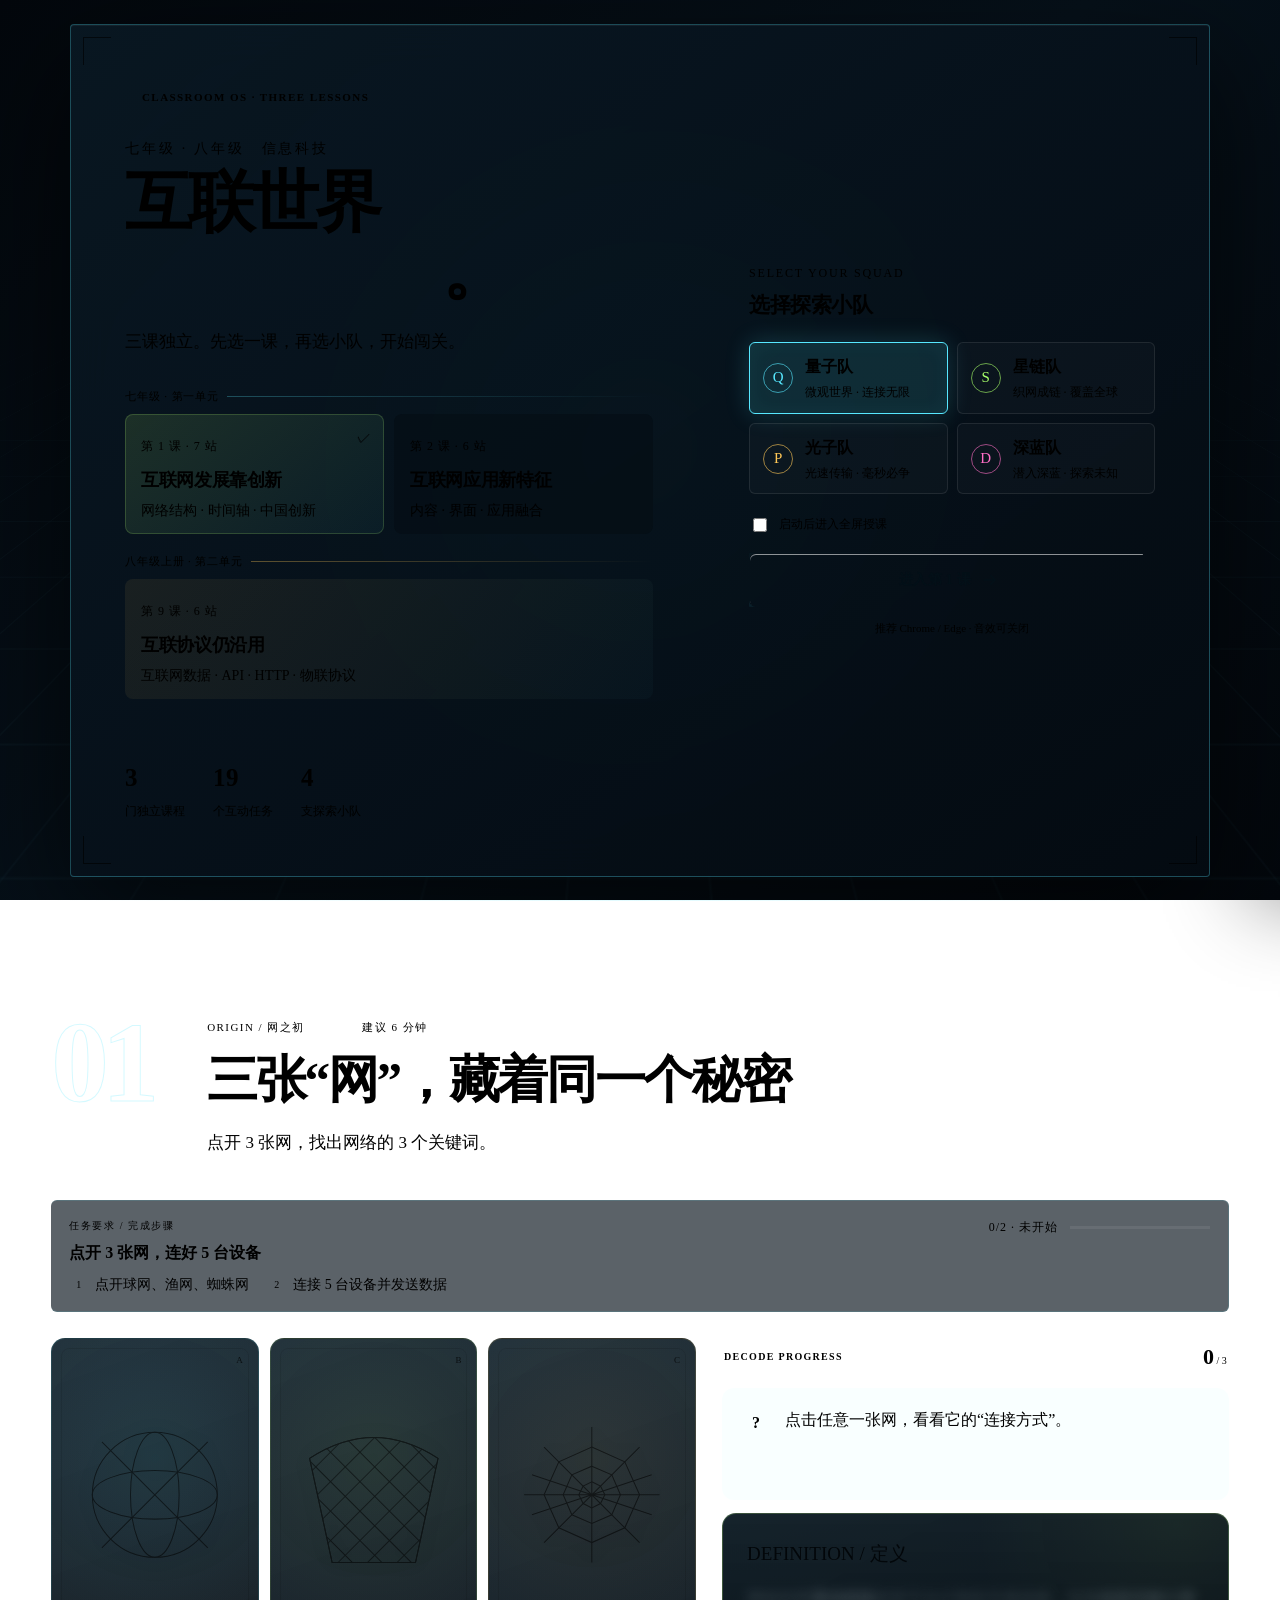
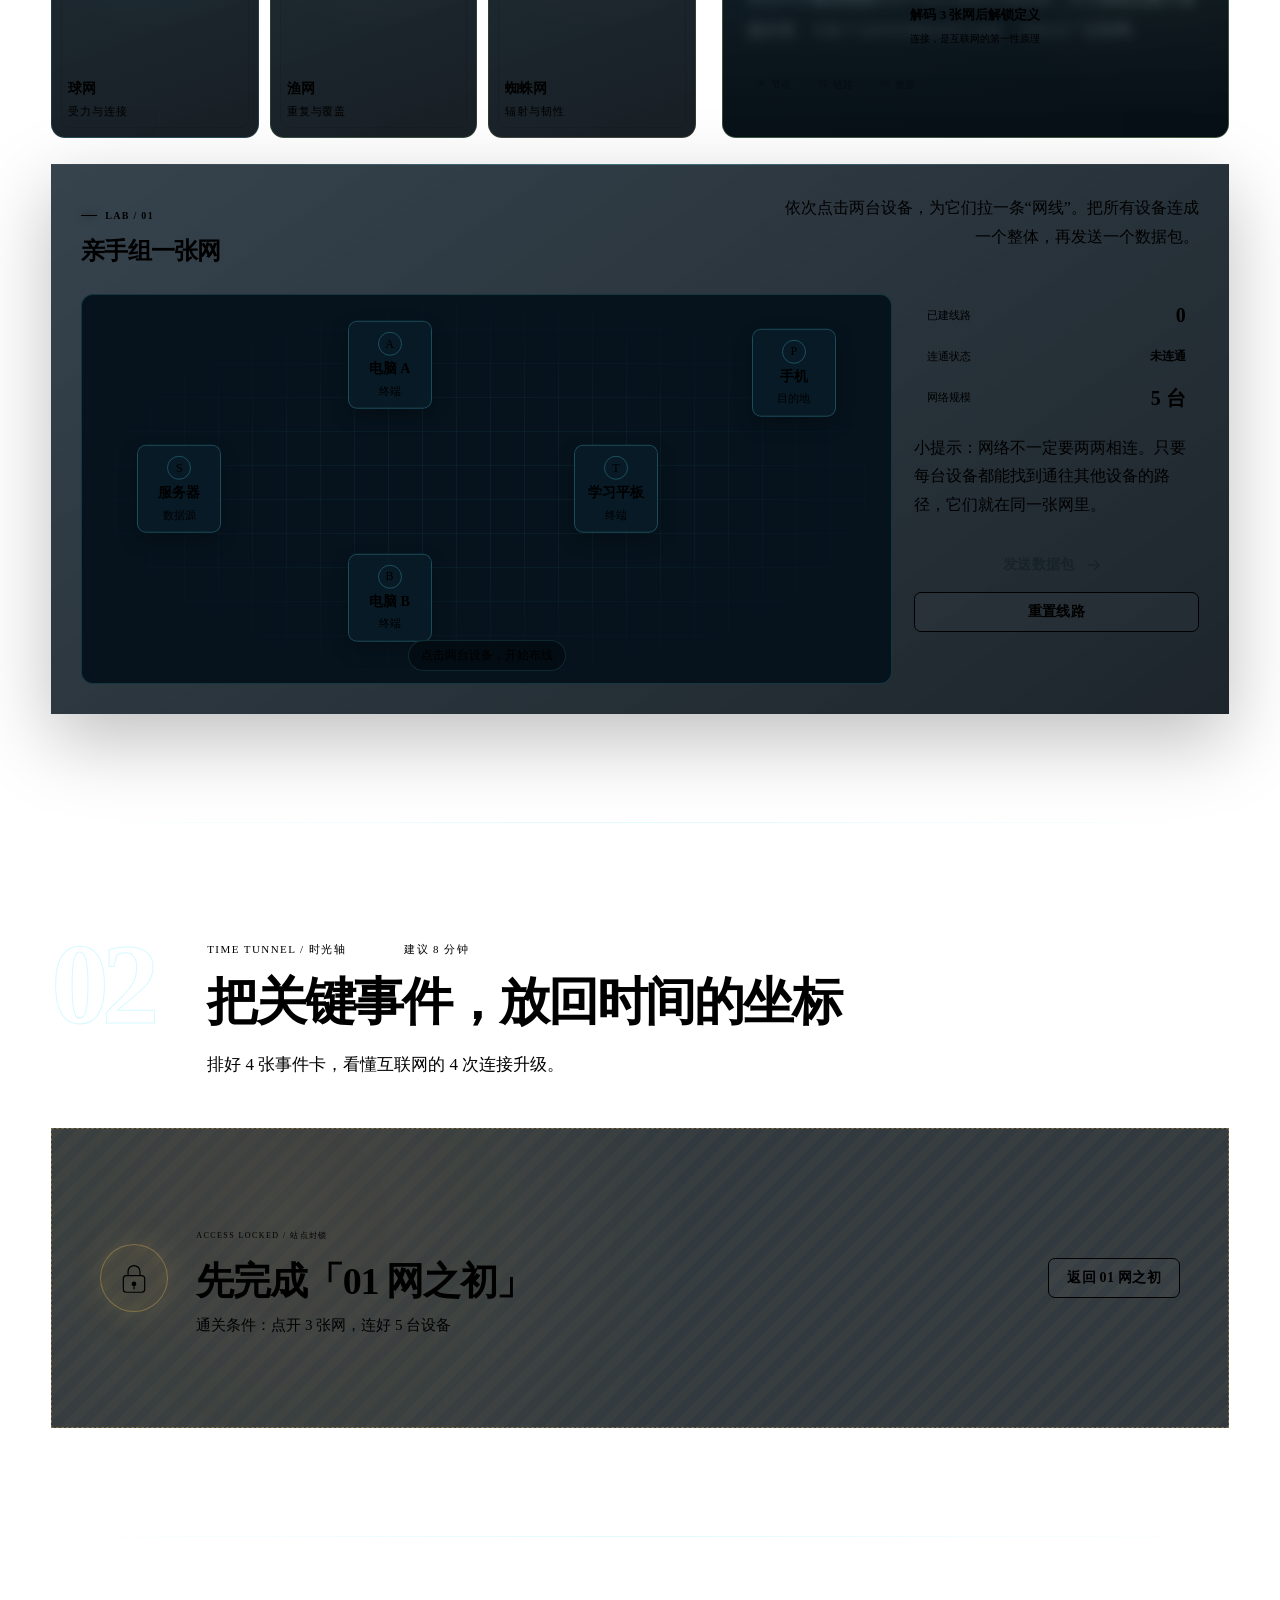
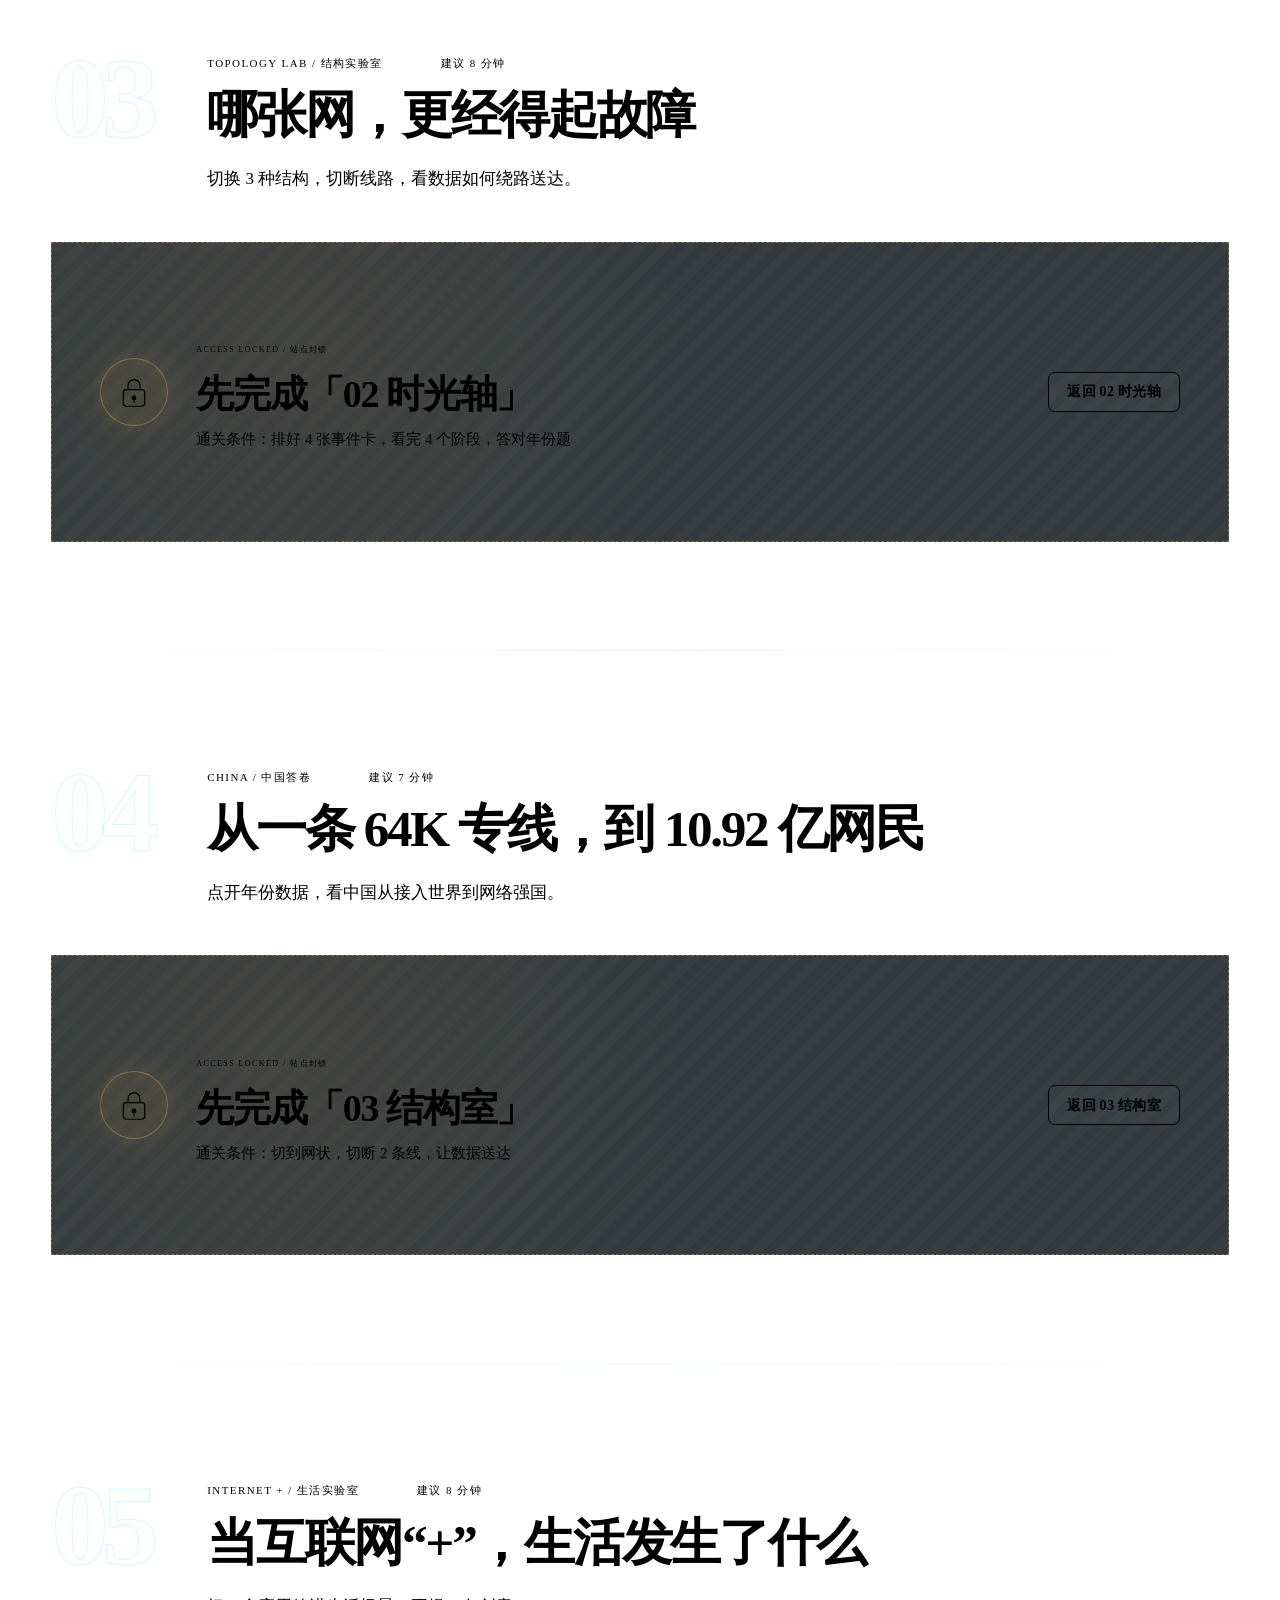
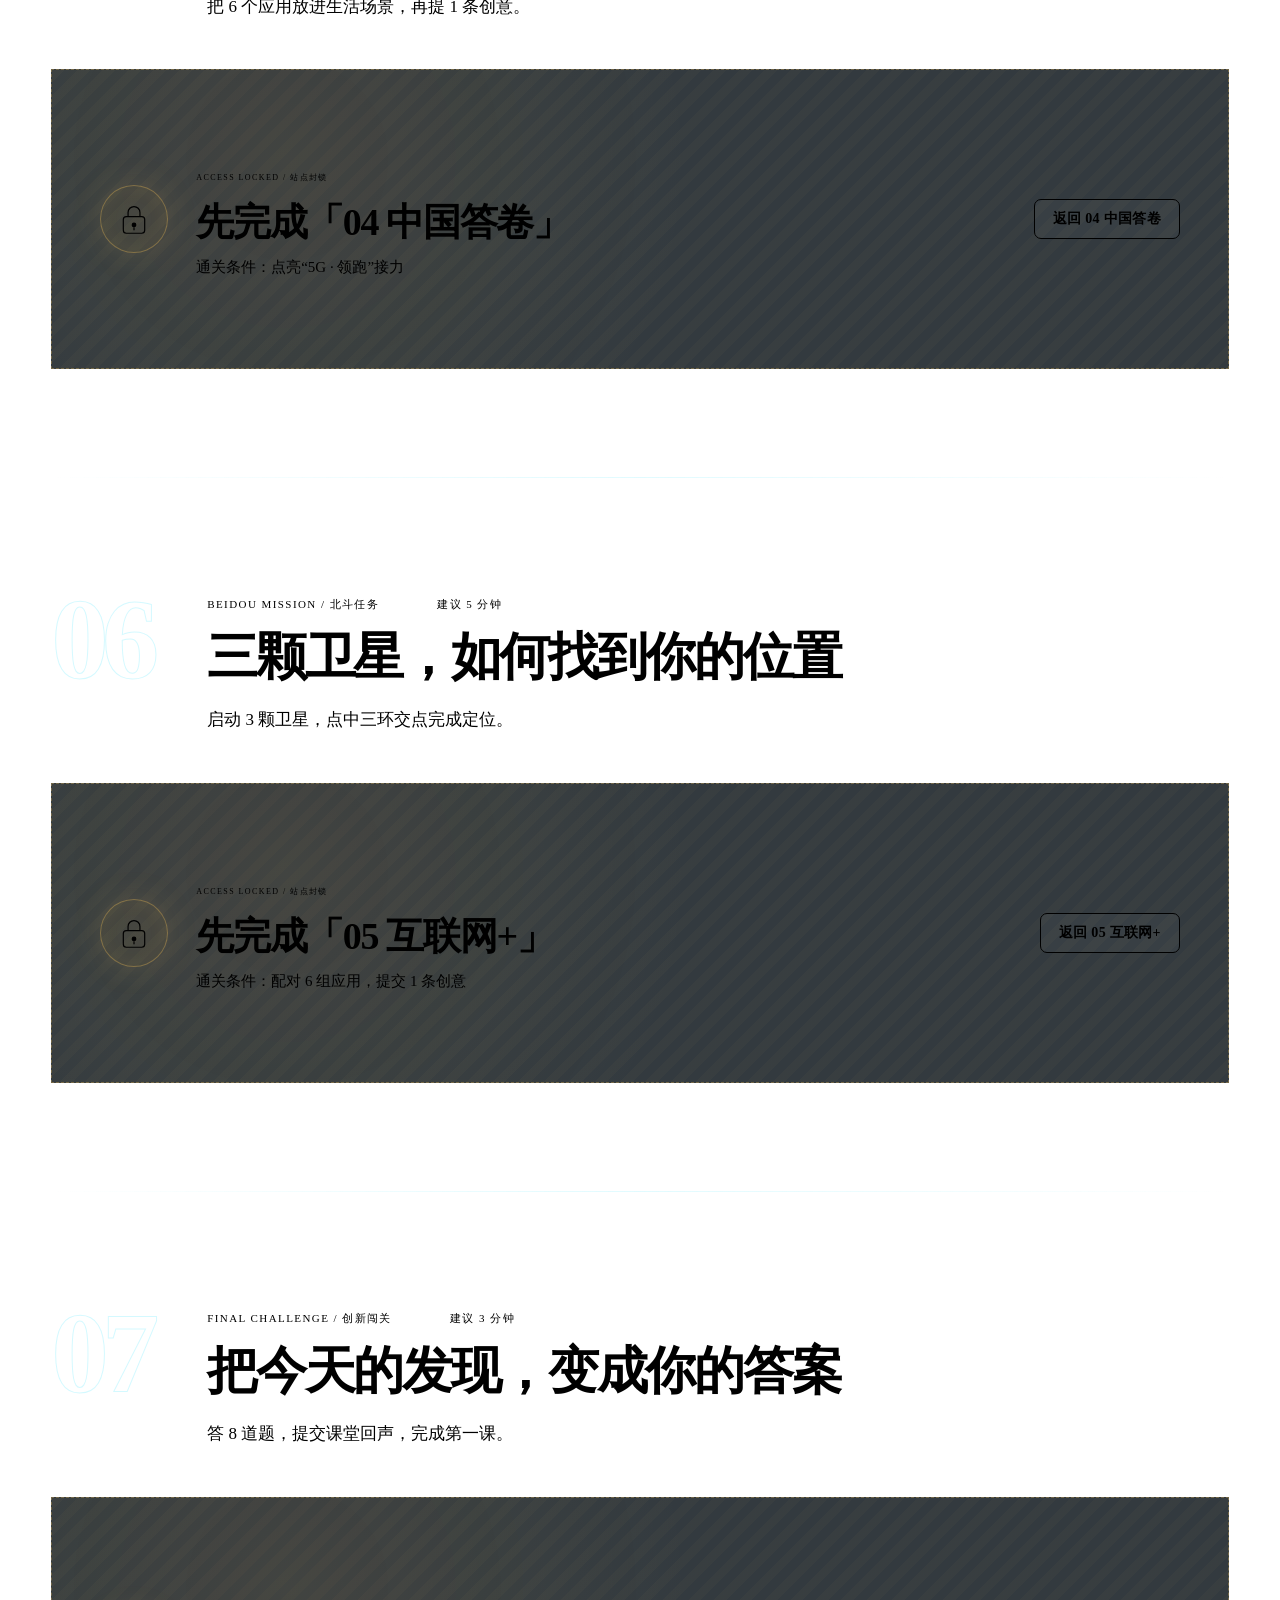
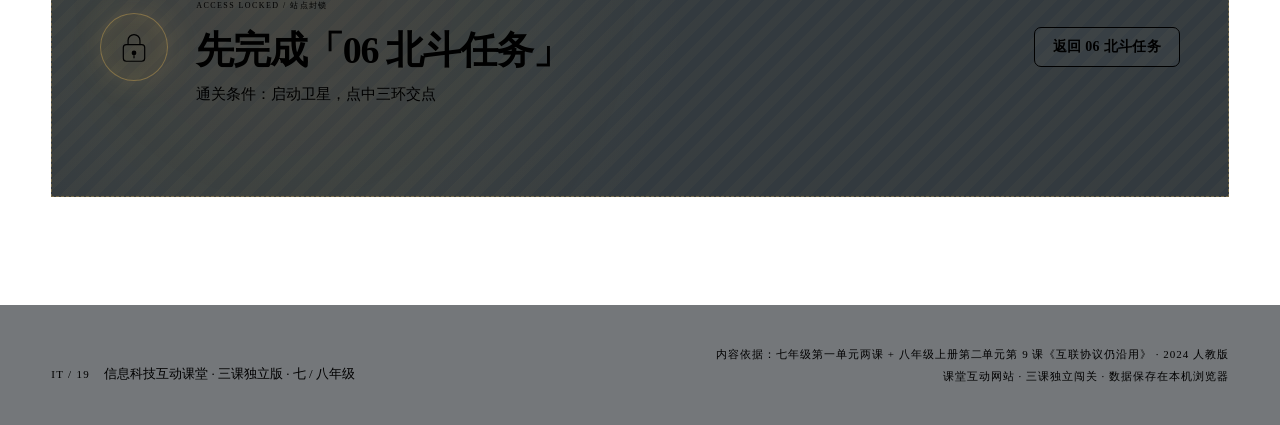
==== commit 91a13baf: "Add files via upload" ====
--- a/index.html
+++ b/index.html
@@ -1,1188 +1,12261 @@
-﻿<!doctype html>
-<html lang="zh-CN">
-<head>
-  <meta charset="utf-8">
-  <meta name="viewport" content="width=device-width, initial-scale=1">
-  <meta name="theme-color" content="#05080f">
-  <script>
-    (function () {
-      var ua = navigator.userAgent || '';
-      var isIE = /MSIE\s|Trident\//.test(ua);
-      var chrome = ua.match(/Chrome\/(\d+)/);
-      var firefox = ua.match(/Firefox\/(\d+)/);
-      var oldChrome = chrome && parseInt(chrome[1], 10) < 100;
-      var oldFirefox = firefox && parseInt(firefox[1], 10) < 100;
-      if (isIE || oldChrome || oldFirefox) {
-        window.location.replace('compat.html');
-      }
-    })();
-  </script>
-  <title>信息科技互动课堂 · 七年级两课 + 八年级第9课</title>
-  <meta name="description" content="2024 人教版初中信息科技互动网站：七年级第一单元两课，以及八年级上册第二单元第9课《互联协议仍沿用》。开始页任选一课，任务式闯关。">
-  <link rel="icon" href="data:image/svg+xml,%3Csvg xmlns='http://www.w3.org/2000/svg' viewBox='0 0 64 64'%3E%3Crect width='64' height='64' rx='14' fill='%2305080f'/%3E%3Ccircle cx='32' cy='32' r='18' fill='none' stroke='%2357e8ff' stroke-width='3'/%3E%3Ccircle cx='32' cy='32' r='4' fill='%23a7ff6a'/%3E%3Cpath d='M14 32h36M32 14v36' stroke='%2357e8ff' stroke-width='2' opacity='.7'/%3E%3C/svg%3E">
-  <link rel="stylesheet" href="assets/styles.css?v=20261108-g8i">
-  <link rel="stylesheet" href="assets/lesson2.css?v=20261108-g8i">
-  <link rel="stylesheet" href="assets/readability.css?v=20261108-g8i">
-  <link rel="stylesheet" href="assets/lesson3.css?v=20261108-g8i">
-</head>
-<body class="is-locked" data-course="1">
-
-  <!-- ============ 启动界面 ============ -->
-  <div class="launch" id="launch" role="dialog" aria-modal="true" aria-labelledby="launchTitle">
-    <div class="launch-grid" aria-hidden="true"></div>
-    <div class="launch-glow" aria-hidden="true"></div>
-    <div class="launch-panel">
-      <div class="launch-main">
-        <div class="eyebrow"><span class="live-dot"></span> CLASSROOM OS · THREE LESSONS</div>
-        <p class="launch-unit">七年级 · 八年级　信息科技</p>
-        <h1 id="launchTitle">互联世界<br><span>应用与协议</span><i>。</i></h1>
-        <p class="launch-lead">三课独立。先选一课，再选小队，开始闯关。</p>
-        <div class="launch-courses" id="launchCourses" role="radiogroup" aria-label="选择课程">
-          <span class="launch-band">七年级 · 第一单元</span>
-          <button class="launch-course is-active" data-launch-course="1" type="button" role="radio" aria-checked="true">
-            <span>第 1 课 · 7 站</span>
-            <b>互联网发展靠创新</b>
-            <small>网络结构 · 时间轴 · 中国创新</small>
-          </button>
-          <button class="launch-course" data-launch-course="2" type="button" role="radio" aria-checked="false">
-            <span>第 2 课 · 6 站</span>
-            <b>互联网应用新特征</b>
-            <small>内容 · 界面 · 应用融合</small>
-          </button>
-          <span class="launch-band launch-band-g8">八年级上册 · 第二单元</span>
-          <button class="launch-course launch-course-wide" data-launch-course="3" type="button" role="radio" aria-checked="false">
-            <span>第 9 课 · 6 站</span>
-            <b>互联协议仍沿用</b>
-            <small>互联网数据 · API · HTTP · 物联协议</small>
-          </button>
-        </div>
-        <div class="launch-facts">
-          <div><b>3</b><span>门独立课程</span></div>
-          <div><b>19</b><span>个互动任务</span></div>
-          <div><b>4</b><span>支探索小队</span></div>
-        </div>
-      </div>
-      <div class="launch-side">
-        <div class="launch-side-head">
-          <span>SELECT YOUR SQUAD</span>
-          <b>选择探索小队</b>
-        </div>
-        <div class="launch-teams" id="launchTeams">
-          <button class="team-choice" data-team="q" type="button" style="--team-color:#57e8ff">
-            <i>Q</i><span><b>量子队</b><small>微观世界 · 连接无限</small></span>
-          </button>
-          <button class="team-choice" data-team="s" type="button" style="--team-color:#a7ff6a">
-            <i>S</i><span><b>星链队</b><small>织网成链 · 覆盖全球</small></span>
-          </button>
-          <button class="team-choice" data-team="p" type="button" style="--team-color:#ffc857">
-            <i>P</i><span><b>光子队</b><small>光速传输 · 毫秒必争</small></span>
-          </button>
-          <button class="team-choice" data-team="d" type="button" style="--team-color:#ff6ec7">
-            <i>D</i><span><b>深蓝队</b><small>潜入深蓝 · 探索未知</small></span>
-          </button>
-        </div>
-        <label class="launch-check">
-          <input type="checkbox" id="launchFullscreen">
-          <span>启动后进入全屏授课</span>
-        </label>
-        <button class="btn btn-primary launch-enter" id="launchBtn" type="button">
-          <span>进入第 1 课</span>
-          <svg viewBox="0 0 24 24" aria-hidden="true"><path d="M4 12h15M13 6l6 6-6 6"/></svg>
-        </button>
-        <p class="launch-tip">推荐 Chrome / Edge · 音效可关闭</p>
-      </div>
-      <span class="launch-corner tl"></span><span class="launch-corner tr"></span>
-      <span class="launch-corner bl"></span><span class="launch-corner br"></span>
-    </div>
-  </div>
-
-  <canvas id="fxCanvas" class="fx-canvas" aria-hidden="true"></canvas>
-  <div class="page-atmosphere" aria-hidden="true"></div>
-
-  <!-- ============ 顶部导航 ============ -->
-  <header class="topbar" id="topbar">
-    <a class="brand" href="#home" aria-label="回到课堂首页">
-      <span class="brand-mark" aria-hidden="true">
-        <svg viewBox="0 0 48 48"><circle cx="24" cy="24" r="15"/><circle cx="24" cy="24" r="3"/><path d="M9 24h30M24 9v30M13.5 13.5l21 21M34.5 13.5l-21 21"/></svg>
-      </span>
-      <span class="brand-text"><b>信息科技</b><small>七 / 八年级 · 三课互联</small></span>
-    </a>
-
-    <div class="course-switch" role="group" aria-label="课程切换">
-      <button class="course-btn is-active" data-course-btn="1" type="button" aria-pressed="true"><i>L1</i><span>第1课</span></button>
-      <button class="course-btn" data-course-btn="2" type="button" aria-pressed="false"><i>L2</i><span>第2课</span></button>
-      <button class="course-btn" data-course-btn="3" type="button" aria-pressed="false"><i>G8</i><span>第9课</span></button>
-    </div>
-
-    <nav class="station-nav" data-course-nav="1" aria-label="第一课课堂环节">
-      <a class="station-link" data-station="origin" href="#origin"><i>01</i><span>网之初</span></a>
-      <a class="station-link" data-station="timeline" href="#timeline"><i>02</i><span>时光轴</span></a>
-      <a class="station-link" data-station="topology" href="#topology"><i>03</i><span>结构室</span></a>
-      <a class="station-link" data-station="china" href="#china"><i>04</i><span>中国卷</span></a>
-      <a class="station-link" data-station="plus" href="#plus"><i>05</i><span>互联网+</span></a>
-      <a class="station-link" data-station="beidou" href="#beidou"><i>06</i><span>北斗</span></a>
-      <a class="station-link" data-station="challenge" href="#challenge"><i>07</i><span>闯关</span></a>
-    </nav>
-
-    <nav class="station-nav" data-course-nav="2" aria-label="第二课课堂环节" hidden>
-      <a class="station-link" data-station="l2-content" href="#l2-content"><i>01</i><span>形态</span></a>
-      <a class="station-link" data-station="l2-ui" href="#l2-ui"><i>02</i><span>界面</span></a>
-      <a class="station-link" data-station="l2-fusion" href="#l2-fusion"><i>03</i><span>融合</span></a>
-      <a class="station-link" data-station="l2-atlas" href="#l2-atlas"><i>04</i><span>图谱</span></a>
-      <a class="station-link" data-station="l2-data" href="#l2-data"><i>05</i><span>数据</span></a>
-      <a class="station-link" data-station="l2-life" href="#l2-life"><i>06</i><span>生活</span></a>
-    </nav>
-
-    <nav class="station-nav" data-course-nav="3" aria-label="八年级第9课课堂环节" hidden>
-      <a class="station-link" data-station="l3-data" href="#l3-data"><i>01</i><span>数据</span></a>
-      <a class="station-link" data-station="l3-api" href="#l3-api"><i>02</i><span>API</span></a>
-      <a class="station-link" data-station="l3-http" href="#l3-http"><i>03</i><span>HTTP</span></a>
-      <a class="station-link" data-station="l3-limit" href="#l3-limit"><i>04</i><span>瓶颈</span></a>
-      <a class="station-link" data-station="l3-feature" href="#l3-feature"><i>05</i><span>协议</span></a>
-      <a class="station-link" data-station="l3-choice" href="#l3-choice"><i>06</i><span>决策</span></a>
-    </nav>
-
-    <div class="team-hud" id="teamHud" aria-label="探索小队计分板">
-      <button class="team-chip" data-team="q" type="button" style="--team-color:#57e8ff" aria-label="量子队，0 探索值"><i></i><span class="team-name">量子</span><b class="team-score">0</b></button>
-      <button class="team-chip" data-team="s" type="button" style="--team-color:#a7ff6a" aria-label="星链队，0 探索值"><i></i><span class="team-name">星链</span><b class="team-score">0</b></button>
-      <button class="team-chip" data-team="p" type="button" style="--team-color:#ffc857" aria-label="光子队，0 探索值"><i></i><span class="team-name">光子</span><b class="team-score">0</b></button>
-      <button class="team-chip" data-team="d" type="button" style="--team-color:#ff6ec7" aria-label="深蓝队，0 探索值"><i></i><span class="team-name">深蓝</span><b class="team-score">0</b></button>
-    </div>
-
-    <div class="top-actions">
-      <button class="icon-btn" id="soundBtn" type="button" aria-label="关闭音效" aria-pressed="true" title="音效">
-        <svg class="icon-on" viewBox="0 0 24 24" aria-hidden="true"><path d="M4 9v6h4l5 4V5L8 9H4z"/><path d="M16 8c1.2 1.1 2 2.4 2 4s-.8 2.9-2 4M18.5 5.5C20.4 7.2 22 9.5 22 12s-1.6 4.8-3.5 6.5"/></svg>
-        <svg class="icon-off" viewBox="0 0 24 24" aria-hidden="true"><path d="M4 9v6h4l5 4V5L8 9H4z"/><path d="M17 9l5 6M22 9l-5 6"/></svg>
-      </button>
-      <button class="icon-btn teacher-btn" id="teacherBtn" type="button" aria-label="打开教师控制台" title="教师控制台">
-        <svg viewBox="0 0 24 24" aria-hidden="true"><path d="M4 7h10M18 7h2M4 12h2M10 12h10M4 17h7M15 17h5"/><circle cx="16" cy="7" r="2"/><circle cx="8" cy="12" r="2"/><circle cx="13" cy="17" r="2"/></svg>
-      </button>
-    </div>
-    <div class="page-progress"><i id="pageProgress"></i></div>
-  </header>
-
-  <nav class="mobile-stations" data-course-nav="1" aria-label="第一课环节快捷导航">
-    <a data-station="origin" href="#origin"><b>01</b><span>网之初</span></a>
-    <a data-station="timeline" href="#timeline"><b>02</b><span>时光轴</span></a>
-    <a data-station="topology" href="#topology"><b>03</b><span>结构室</span></a>
-    <a data-station="china" href="#china"><b>04</b><span>中国卷</span></a>
-    <a data-station="plus" href="#plus"><b>05</b><span>互联网+</span></a>
-    <a data-station="beidou" href="#beidou"><b>06</b><span>北斗</span></a>
-    <a data-station="challenge" href="#challenge"><b>07</b><span>闯关</span></a>
-  </nav>
-
-  <nav class="mobile-stations" data-course-nav="2" aria-label="第二课环节快捷导航" hidden>
-    <a data-station="l2-content" href="#l2-content"><b>01</b><span>形态</span></a>
-    <a data-station="l2-ui" href="#l2-ui"><b>02</b><span>界面</span></a>
-    <a data-station="l2-fusion" href="#l2-fusion"><b>03</b><span>融合</span></a>
-    <a data-station="l2-atlas" href="#l2-atlas"><b>04</b><span>图谱</span></a>
-    <a data-station="l2-data" href="#l2-data"><b>05</b><span>数据</span></a>
-    <a data-station="l2-life" href="#l2-life"><b>06</b><span>生活</span></a>
-  </nav>
-
-  <nav class="mobile-stations" data-course-nav="3" aria-label="八年级第9课环节快捷导航" hidden>
-    <a data-station="l3-data" href="#l3-data"><b>01</b><span>数据</span></a>
-    <a data-station="l3-api" href="#l3-api"><b>02</b><span>API</span></a>
-    <a data-station="l3-http" href="#l3-http"><b>03</b><span>HTTP</span></a>
-    <a data-station="l3-limit" href="#l3-limit"><b>04</b><span>瓶颈</span></a>
-    <a data-station="l3-feature" href="#l3-feature"><b>05</b><span>协议</span></a>
-    <a data-station="l3-choice" href="#l3-choice"><b>06</b><span>决策</span></a>
-  </nav>
-
-  <button class="l3-replay-all" id="l3ReplayAll" data-l3-replay-all type="button" title="重置六站交互；保留通关进度，不重复加分">
-    <span aria-hidden="true">↻</span> 重做第9课
-  </button>
-
-  <main>
-    <!-- ============ 首页 ============ -->
-    <section class="hero" id="home">
-      <div class="hero-grid">
-        <div class="hero-copy">
-          <div class="eyebrow hero-eyebrow"><span class="live-dot"></span> 第一单元 · 第 1 课</div>
-          <h1 class="hero-title"><span>互联网发展</span><span class="accent">靠创新<i>。</i></span></h1>
-          <p class="hero-lead">用 7 个任务拆解网络结构，看懂中国互联网的创新路径。</p>
-          <div class="hero-actions">
-            <a class="btn btn-primary" href="#origin">
-              <span>开始第 01 站</span>
-              <svg viewBox="0 0 24 24" aria-hidden="true"><path d="M4 12h15M13 6l6 6-6 6"/></svg>
-            </a>
-            <button class="btn btn-ghost" id="missionBtn" type="button">
-              <svg viewBox="0 0 24 24" aria-hidden="true"><circle cx="12" cy="12" r="8"/><circle cx="12" cy="12" r="3"/><path d="M12 2v3M12 19v3M2 12h3M19 12h3"/></svg>
-              <span>任务清单</span>
-            </button>
-          </div>
-          <div class="hero-facts">
-            <div><span>01</span><b>7 个站点</b><small>本课闯关</small></div>
-            <div><span>02</span><b>4 个阶段</b><small>连接升级</small></div>
-            <div><span>03</span><b>3 张网</b><small>理解连接</small></div>
-          </div>
-        </div>
-
-        <div class="hero-visual" aria-hidden="true">
-          <canvas id="netCanvas"></canvas>
-          <div class="orbit orbit-a"></div>
-          <div class="orbit orbit-b"></div>
-          <div class="orbit orbit-c"></div>
-          <div class="hero-core"><span>INTERNET</span><b>连接</b><small>NODE · LINK · SHARE</small></div>
-          <div class="hud-tag tag-a"><i></i> SIGNAL LIVE</div>
-          <div class="hud-tag tag-b"><b>64</b> NODES</div>
-          <div class="hud-tag tag-c"><b>112</b> LINKS</div>
-          <div class="hero-visual-caption">连接，带来创新。</div>
-        </div>
-      </div>
-      <div class="hero-bottom">
-        <div class="scroll-cue"><i></i><span>SCROLL TO EXPLORE</span></div>
-        <div class="hero-source">依据：2024 人教版七年级 · 课件 1、2</div>
-      </div>
-    </section>
-
-    <!-- ============ 01 网之初 ============ -->
-    <section class="section course1-section" id="origin">
-      <div class="section-inner">
-        <div class="section-head" data-reveal>
-          <div class="section-index">01</div>
-          <div>
-            <div class="section-meta"><span>ORIGIN / 网之初</span><i></i><span>建议 6 分钟</span></div>
-            <h2>三张“网”，<span class="hl">藏着同一个秘密</span></h2>
-            <p class="section-dek">点开 3 张网，找出网络的 3 个关键词。</p>
-          </div>
-        </div>
-
-        <div class="origin-grid">
-          <div class="net-triptych" data-reveal>
-            <button class="net-card" data-net="ball" type="button" aria-pressed="false">
-              <span class="net-no">A</span>
-              <svg class="net-art" viewBox="0 0 200 200" aria-hidden="true">
-                <circle cx="100" cy="100" r="72"/>
-                <ellipse cx="100" cy="100" rx="72" ry="28"/>
-                <ellipse cx="100" cy="100" rx="28" ry="72"/>
-                <path d="M39 39c35 35 87 87 122 122M161 39C126 74 74 126 39 161"/>
-              </svg>
-              <span class="net-label"><b>球网</b><small>受力与连接</small></span>
-              <span class="net-secret">节点 × 连线 = 整体</span>
-            </button>
-            <button class="net-card" data-net="fish" type="button" aria-pressed="false">
-              <span class="net-no">B</span>
-              <svg class="net-art" viewBox="0 0 200 200" aria-hidden="true">
-                <defs>
-                  <pattern id="fishMesh" width="24" height="24" patternUnits="userSpaceOnUse" patternTransform="rotate(45)">
-                    <path d="M0 0h24v24" fill="none" stroke="currentColor" stroke-width="2"/>
-                  </pattern>
-                </defs>
-                <path class="fish-shape" d="M26 58Q100 10 174 58L148 178H52Z" fill="url(#fishMesh)"/>
-                <path d="M26 58Q100 10 174 58L148 178H52Z" fill="none"/>
-              </svg>
-              <span class="net-label"><b>渔网</b><small>重复与覆盖</small></span>
-              <span class="net-secret">节点 × 连线 = 覆盖</span>
-            </button>
-            <button class="net-card" data-net="spider" type="button" aria-pressed="false">
-              <span class="net-no">C</span>
-              <svg class="net-art" viewBox="0 0 200 200" aria-hidden="true">
-                <g>
-                  <path d="M100 22v156M22 100h156M45 45l110 110M155 45L45 155M31 77l138 46M31 123l138-46"/>
-                  <path d="M100 45l38 17 17 38-17 38-38 17-38-17-17-38 17-38z"/>
-                  <path d="M100 67l23 10 10 23-10 23-23 10-23-10-10-23 10-23z"/>
-                  <path d="M100 85l10 5 5 10-5 10-10 5-10-5-5-10 5-10z"/>
-                </g>
-              </svg>
-              <span class="net-label"><b>蜘蛛网</b><small>辐射与韧性</small></span>
-              <span class="net-secret">节点 × 连线 = 韧性</span>
-            </button>
-          </div>
-
-          <aside class="origin-side" data-reveal>
-            <div class="decode-row">
-              <span class="mono-label">DECODE PROGRESS</span>
-              <span><b id="netDecoded">0</b> / 3</span>
-            </div>
-            <div class="net-insight" id="netInsight" aria-live="polite">
-              <span class="insight-icon">?</span>
-              <p>点击任意一张网，看看它的“连接方式”。</p>
-            </div>
-            <div class="definition-card is-locked" id="definitionCard">
-              <span class="definition-label">DEFINITION / 定义</span>
-              <p>网络利用<span>通信线路</span>把若干台计算机互相连接，实现<span>信息交换</span>和<span>资源共享</span>。无数个这样的网络相互连接，就形成了<span>互联网</span>。</p>
-              <div class="three-elements">
-                <span><i>01</i>节点</span>
-                <span><i>02</i>链路</span>
-                <span><i>03</i>资源</span>
-              </div>
-              <div class="definition-lock"><b>解码 3 张网后解锁定义</b><small>连接，是互联网的第一性原理</small></div>
-            </div>
-          </aside>
-        </div>
-
-        <div class="lab-panel tech-panel build-lab" data-reveal>
-          <div class="lab-head">
-            <div><span class="lab-code">LAB / 01</span><h3>亲手组一张网</h3></div>
-            <p>依次点击两台设备，为它们拉一条“网线”。把所有设备连成一个整体，再发送一个数据包。</p>
-          </div>
-          <div class="build-layout">
-            <div class="build-board" id="buildBoard">
-              <div class="board-grid" aria-hidden="true"></div>
-              <svg id="buildSvg" viewBox="0 0 1000 600" preserveAspectRatio="none" aria-hidden="true"></svg>
-              <button class="device-node" data-node="server" style="left:12%;top:50%" type="button"><i>S</i><b>服务器</b><small>数据源</small></button>
-              <button class="device-node" data-node="a" style="left:38%;top:18%" type="button"><i>A</i><b>电脑 A</b><small>终端</small></button>
-              <button class="device-node" data-node="b" style="left:38%;top:78%" type="button"><i>B</i><b>电脑 B</b><small>终端</small></button>
-              <button class="device-node" data-node="tablet" style="left:66%;top:50%" type="button"><i>T</i><b>学习平板</b><small>终端</small></button>
-              <button class="device-node" data-node="phone" style="left:88%;top:20%" type="button"><i>P</i><b>手机</b><small>目的地</small></button>
-              <div class="board-hint" id="boardHint">点击两台设备，开始布线</div>
-            </div>
-            <aside class="build-side">
-              <div class="readout">
-                <div><span>已建线路</span><b id="linkCount">0</b></div>
-                <div><span>连通状态</span><b id="buildStatus" class="status-off">未连通</b></div>
-                <div><span>网络规模</span><b>5 台</b></div>
-              </div>
-              <p class="build-tip">小提示：网络不一定要两两相连。只要每台设备都能找到通往其他设备的路径，它们就在同一张网里。</p>
-              <div class="build-actions">
-                <button class="btn btn-primary btn-small" id="sendPacket" type="button" disabled>
-                  <span>发送数据包</span>
-                  <svg viewBox="0 0 24 24" aria-hidden="true"><path d="M4 12h15M13 6l6 6-6 6"/></svg>
-                </button>
-                <button class="btn btn-quiet btn-small" id="resetBuild" type="button">重置线路</button>
-              </div>
-              <div class="lab-award" id="buildAward">组网成功 +10 探索值</div>
-            </aside>
-          </div>
-        </div>
-      </div>
-    </section>
-
-    <!-- ============ 02 时光轴 ============ -->
-    <section class="section course1-section" id="timeline">
-      <div class="section-inner">
-        <div class="section-head" data-reveal>
-          <div class="section-index">02</div>
-          <div>
-            <div class="section-meta"><span>TIME TUNNEL / 时光轴</span><i></i><span>建议 8 分钟</span></div>
-            <h2>把关键事件，<span class="hl">放回时间的坐标</span></h2>
-            <p class="section-dek">排好 4 张事件卡，看懂互联网的 4 次连接升级。</p>
-          </div>
-        </div>
-
-        <div class="timeline-board tech-panel" data-reveal>
-          <div class="timeline-top">
-            <div><span class="lab-code">CHALLENGE / 01</span><h3>关键事件归位</h3></div>
-            <div class="timeline-status" id="timelineStatus" aria-live="polite">把 A—D 放入对应年份</div>
-          </div>
-          <div class="timeline-slots" id="timelineSlots">
-            <div class="timeline-rail" aria-hidden="true"></div>
-            <button class="year-slot" data-year="1981" type="button"><span class="year">1981</span><span class="slot-fill">放入事件</span><small>互联网的“门牌号”</small></button>
-            <button class="year-slot" data-year="1983" type="button"><span class="year">1983</span><span class="slot-fill">放入事件</span><small>不同网络说同一种语言</small></button>
-            <button class="year-slot" data-year="1989" type="button"><span class="year">1989</span><span class="slot-fill">放入事件</span><small>信息浏览的时代开启</small></button>
-            <button class="year-slot" data-year="2017" type="button"><span class="year">2017</span><span class="slot-fill">放入事件</span><small>地址空间的大升级</small></button>
-          </div>
-          <div class="timeline-tray" id="eventTray">
-            <button class="event-card" data-event="A" draggable="true" type="button"><i>A</i><span>大规模启用 IPv6</span><small>拖动 / 点选</small></button>
-            <button class="event-card" data-event="B" draggable="true" type="button"><i>B</i><span>万维网诞生</span><small>拖动 / 点选</small></button>
-            <button class="event-card" data-event="C" draggable="true" type="button"><i>C</i><span>IPv4 发布</span><small>拖动 / 点选</small></button>
-            <button class="event-card" data-event="D" draggable="true" type="button"><i>D</i><span>阿帕网改用 TCP/IP</span><small>拖动 / 点选</small></button>
-          </div>
-          <div class="timeline-controls">
-            <button class="btn btn-primary btn-small" id="timelineCheck" type="button">校验时间轴</button>
-            <button class="btn btn-quiet btn-small" id="timelineHint" type="button">给我一点提示</button>
-            <span class="timeline-hint" id="timelineHintText" aria-live="polite"></span>
-          </div>
-          <div class="timeline-facts" id="timelineFacts" hidden></div>
-        </div>
-
-        <div class="stage-explorer" data-reveal>
-          <div class="stage-tabs" role="tablist" aria-label="互联网发展的四个阶段">
-            <button class="stage-tab is-active" data-stage="0" type="button" role="tab" aria-selected="true"><span>01</span><b>诞生</b><i>1960s</i></button>
-            <button class="stage-tab" data-stage="1" type="button" role="tab" aria-selected="false"><span>02</span><b>形成</b><i>1969</i></button>
-            <button class="stage-tab" data-stage="2" type="button" role="tab" aria-selected="false"><span>03</span><b>互联</b><i>1983</i></button>
-            <button class="stage-tab" data-stage="3" type="button" role="tab" aria-selected="false"><span>04</span><b>高速网络</b><i>1990s →</i></button>
-          </div>
-          <div class="stage-panel tech-panel">
-            <div class="stage-number" id="stageNumber">01</div>
-            <div class="stage-copy">
-              <span class="stage-period" id="stagePeriod">20 世纪 60 年代</span>
-              <h3 id="stageName">诞生阶段</h3>
-              <p id="stageDesc">计算机还很稀少、昂贵。多个终端通过通信线路共享一台主机，网络的思想开始萌芽。</p>
-              <span class="stage-key" id="stageKey">多终端共享</span>
-            </div>
-            <div class="stage-art" id="stageArt" aria-hidden="true"></div>
-          </div>
-        </div>
-
-        <div class="inline-quiz tech-panel" id="yearQuiz" data-reveal>
-          <div class="iq-copy">
-            <span class="mono-label">QUICK CHECK / 中国时刻</span>
-            <p>哪一年，一条 <b>64K</b> 国际专线开通，中国实现全功能接入国际互联网？</p>
-          </div>
-          <div class="iq-options">
-            <button data-answer="1987" type="button">1987</button>
-            <button data-answer="1994" type="button">1994</button>
-            <button data-answer="2008" type="button">2008</button>
-          </div>
-          <div class="iq-feedback" id="yearFeedback" aria-live="polite"></div>
-        </div>
-      </div>
-    </section>
-
-    <!-- ============ 03 结构实验室 ============ -->
-    <section class="section course1-section" id="topology">
-      <div class="section-inner">
-        <div class="section-head" data-reveal>
-          <div class="section-index">03</div>
-          <div>
-            <div class="section-meta"><span>TOPOLOGY LAB / 结构实验室</span><i></i><span>建议 8 分钟</span></div>
-            <h2>哪张网，<span class="hl">更经得起故障</span></h2>
-            <p class="section-dek">切换 3 种结构，切断线路，看数据如何绕路送达。</p>
-          </div>
-        </div>
-
-        <div class="topo-cards" data-reveal>
-          <button class="topo-card" data-topo="star" type="button" aria-pressed="false">
-            <svg viewBox="0 0 120 80" aria-hidden="true"><path d="M60 40L22 16M60 40l38-24M60 40L22 64M60 40l38 24"/><circle cx="60" cy="40" r="7"/><circle cx="22" cy="16" r="5"/><circle cx="98" cy="16" r="5"/><circle cx="22" cy="64" r="5"/><circle cx="98" cy="64" r="5"/></svg>
-            <span><b>星型</b><small>中心调度，结构简单</small></span><i class="mini-meter"><em style="width:34%"></em></i>
-          </button>
-          <button class="topo-card" data-topo="ring" type="button" aria-pressed="false">
-            <svg viewBox="0 0 120 80" aria-hidden="true"><path d="M60 12l34 18v20L60 68 26 50V30z"/><circle cx="60" cy="12" r="5"/><circle cx="94" cy="30" r="5"/><circle cx="94" cy="50" r="5"/><circle cx="60" cy="68" r="5"/><circle cx="26" cy="50" r="5"/><circle cx="26" cy="30" r="5"/></svg>
-            <span><b>环型</b><small>首尾相接，可绕行</small></span><i class="mini-meter"><em style="width:62%"></em></i>
-          </button>
-          <button class="topo-card" data-topo="mesh" type="button" aria-pressed="false">
-            <svg viewBox="0 0 120 80" aria-hidden="true"><path d="M60 12l34 18v20L60 68 26 50V30zM60 12v56M26 30l68 20M94 30L26 50"/><circle cx="60" cy="12" r="5"/><circle cx="94" cy="30" r="5"/><circle cx="94" cy="50" r="5"/><circle cx="60" cy="68" r="5"/><circle cx="26" cy="50" r="5"/><circle cx="26" cy="30" r="5"/><circle cx="60" cy="40" r="5"/></svg>
-            <span><b>网状</b><small>多路径，自动绕行</small></span><i class="mini-meter"><em style="width:94%"></em></i>
-          </button>
-        </div>
-
-        <div class="topo-lab tech-panel" data-reveal>
-          <div class="topo-stage">
-            <div class="topo-stage-head">
-              <span class="mono-label" id="topoLabel">TOPOLOGY / 星型</span>
-              <span class="topo-help">点击连线可切断 · 点击“发送数据包”观察路径</span>
-            </div>
-            <svg id="topoSvg" viewBox="0 0 600 380" role="img" aria-label="网络拓扑交互图"></svg>
-            <div class="topo-legend">
-              <span><i class="legend-dot source"></i>源节点</span>
-              <span><i class="legend-dot target"></i>目标节点</span>
-              <span><i class="legend-line"></i>可用线路</span>
-              <span><i class="legend-line cut"></i>故障线路</span>
-            </div>
-          </div>
-          <aside class="topo-side">
-            <div class="robust">
-              <span>结构健壮性</span><b id="robustValue">34%</b>
-              <div class="robust-bar"><i id="robustBar"></i></div>
-            </div>
-            <p id="topoDesc">所有节点连接到一个中心。管理简单，但中心一旦故障，整张网可能瘫痪。</p>
-            <div class="topo-actions">
-              <button class="btn btn-primary btn-small" id="sendTopo" type="button">发送数据包</button>
-              <button class="btn btn-quiet btn-small" id="cutTopo" type="button">切断一条线路</button>
-              <button class="btn btn-quiet btn-small" id="resetTopo" type="button">恢复网络</button>
-            </div>
-            <div class="topo-result" id="topoResult" aria-live="polite">先选一种结构，再发送数据包。</div>
-            <details class="answer-details">
-              <summary>为什么网状结构更健壮？</summary>
-              <p>网状结构中，节点之间有多条通信线路。当一条线路出现故障时，数据可以切换到别的线路继续传输，因此更难被“切断”。</p>
-            </details>
-          </aside>
-        </div>
-      </div>
-    </section>
-
-    <!-- ============ 04 中国答卷 ============ -->
-    <section class="section course1-section" id="china">
-      <div class="section-inner">
-        <div class="section-head" data-reveal>
-          <div class="section-index">04</div>
-          <div>
-            <div class="section-meta"><span>CHINA / 中国答卷</span><i></i><span>建议 7 分钟</span></div>
-            <h2>从一条 64K 专线，<span class="hl">到 10.92 亿网民</span></h2>
-            <p class="section-dek">点开年份数据，看中国从接入世界到网络强国。</p>
-          </div>
-        </div>
-
-        <div class="china-console tech-panel" data-reveal>
-          <div class="year-rail" id="yearRail" role="tablist" aria-label="中国互联网关键年份">
-            <button class="year-btn is-active" data-index="0" type="button" role="tab" aria-selected="true"><b>1987</b><span>第一封邮件</span></button>
-            <button class="year-btn" data-index="1" type="button" role="tab" aria-selected="false"><b>1994</b><span>全功能接入</span></button>
-            <button class="year-btn" data-index="2" type="button" role="tab" aria-selected="false"><b>1995</b><span>面向社会</span></button>
-            <button class="year-btn" data-index="3" type="button" role="tab" aria-selected="false"><b>2008</b><span>网民第一</span></button>
-            <button class="year-btn" data-index="4" type="button" role="tab" aria-selected="false"><b>2013</b><span>最大零售</span></button>
-            <button class="year-btn" data-index="5" type="button" role="tab" aria-selected="false"><b>2023</b><span>10.92 亿</span></button>
-          </div>
-          <div class="china-screen" id="chinaScreen">
-            <div class="screen-head"><span id="chinaYear">1987</span><span class="screen-tag" id="chinaTag">从 0 到 1</span></div>
-            <div class="china-stat"><b id="chinaStat">1</b><span id="chinaUnit">封</span></div>
-            <h3 id="chinaTitle">中国第一封电子邮件</h3>
-            <p id="chinaDesc">被称为“中国互联网之父”的钱天白发出“越过长城，走向世界”，中国互联网从这里出发。</p>
-            <div class="china-compare" id="chinaCompare" hidden></div>
-            <div class="screen-wave" aria-hidden="true"><i></i><i></i><i></i><i></i><i></i><i></i><i></i><i></i><i></i><i></i><i></i><i></i></div>
-            <span class="screen-corner tl"></span><span class="screen-corner br"></span>
-          </div>
-        </div>
-        <div class="china-achievements" aria-label="中国互联网建设与创新成就">
-          <span><i>01</i>建成最大的网络实体</span>
-          <span><i>02</i>网民规模世界第一</span>
-          <span><i>03</i>全球最大网络零售市场</span>
-          <span><i>04</i>5G 标准与技术引领</span>
-          <span><i>05</i>北斗系统自主运行</span>
-        </div>
-
-        <div class="china-bottom">
-          <div class="china-card tech-panel" data-reveal>
-            <span class="lab-code">TOP 30 / 全球互联网企业市值</span>
-            <div class="top30-layout">
-              <div class="top30-ring" style="--pct:26.7%">
-                <div class="ring-core"><b>8</b><span>/ 30</span></div>
-              </div>
-              <div class="top30-copy">
-                <h3>中国占 8 席</h3>
-                <p>腾讯、阿里巴巴、拼多多进入前十。数量背后，是技术、应用与市场的共同创新。</p>
-                <div class="company-chips"><span>腾讯</span><span>阿里巴巴</span><span>拼多多</span></div>
-              </div>
-            </div>
-            <small class="card-source">据课件资料 · 全球互联网市值 TOP30 榜</small>
-          </div>
-
-          <div class="china-card tech-panel relay-card" data-reveal>
-            <span class="lab-code">5G / 从跟跑到领跑</span>
-            <div class="relay-track" id="relayTrack">
-              <button class="relay-step is-active" data-g="0" type="button"><span>1G</span><b>空白</b><i></i></button>
-              <button class="relay-step" data-g="1" type="button"><span>2G</span><b>跟随</b><i></i></button>
-              <button class="relay-step" data-g="2" type="button"><span>3G</span><b>突破</b><i></i></button>
-              <button class="relay-step" data-g="3" type="button"><span>4G</span><b>并跑</b><i></i></button>
-              <button class="relay-step" data-g="4" type="button"><span>5G</span><b>领跑</b><i></i></button>
-            </div>
-            <div class="relay-detail">
-              <span id="relayStatus">起步阶段</span>
-              <p id="relayText">技术和产业基础薄弱，移动通信主要依赖国外标准。</p>
-            </div>
-            <div class="relay-foot">
-              <span class="signal-bars" aria-hidden="true"><i></i><i></i><i></i><i></i><i></i></span>
-              <button class="text-btn" id="relayPlay" type="button">自动播放这段逆袭</button>
-            </div>
-          </div>
-
-          <div class="china-card tech-panel beidou-teaser" data-reveal>
-            <span class="lab-code">BEIDOU / 北斗卫星导航系统</span>
-            <div class="teaser-orbit" aria-hidden="true">
-              <span class="planet"></span>
-              <span class="sat s1"></span><span class="sat s2"></span><span class="sat s3"></span>
-              <span class="teaser-ring r1"></span><span class="teaser-ring r2"></span>
-            </div>
-            <h3>导航、外卖、网购……<br>它们都在调用北斗</h3>
-            <p>我国自主建设、独立运行的卫星导航系统，正在为互联网应用提供“位置”这一关键能力。</p>
-            <a class="text-btn" href="#beidou">前往 06 北斗任务 <span>→</span></a>
-          </div>
-        </div>
-      </div>
-    </section>
-
-    <!-- ============ 05 互联网+ ============ -->
-    <section class="section course1-section" id="plus">
-      <div class="section-inner">
-        <div class="section-head" data-reveal>
-          <div class="section-index">05</div>
-          <div>
-            <div class="section-meta"><span>INTERNET + / 生活实验室</span><i></i><span>建议 8 分钟</span></div>
-            <h2>当互联网“+”，<span class="hl">生活发生了什么</span></h2>
-            <p class="section-dek">把 6 个应用放进生活场景，再提 1 条创意。</p>
-          </div>
-        </div>
-
-        <div class="plus-lab tech-panel" data-reveal>
-          <div class="plus-head">
-            <div><span class="lab-code">MATCH / 应用归位</span><h3>它，改变了哪一种生活？</h3></div>
-            <div class="plus-progress"><span>已归位</span><b id="plusProgress">0 / 6</b></div>
-          </div>
-          <div class="category-grid" id="categoryGrid">
-            <div class="cat-card" data-cat="food"><div class="cat-head"><span class="cat-glyph">吃</span><span><b>饮食</b><small>从下单到送达</small></span></div><div class="cat-slot" data-cat="food"><span>拖入应用</span></div></div>
-            <div class="cat-card" data-cat="wear"><div class="cat-head"><span class="cat-glyph">穿</span><span><b>穿搭</b><small>从挑选到试衣</small></span></div><div class="cat-slot" data-cat="wear"><span>拖入应用</span></div></div>
-            <div class="cat-card" data-cat="home"><div class="cat-head"><span class="cat-glyph">住</span><span><b>居家</b><small>从设备到空间</small></span></div><div class="cat-slot" data-cat="home"><span>拖入应用</span></div></div>
-            <div class="cat-card" data-cat="travel"><div class="cat-head"><span class="cat-glyph">行</span><span><b>出行</b><small>从出发到抵达</small></span></div><div class="cat-slot" data-cat="travel"><span>拖入应用</span></div></div>
-            <div class="cat-card" data-cat="learn"><div class="cat-head"><span class="cat-glyph">学</span><span><b>学习</b><small>从课堂到云端</small></span></div><div class="cat-slot" data-cat="learn"><span>拖入应用</span></div></div>
-            <div class="cat-card" data-cat="health"><div class="cat-head"><span class="cat-glyph">医</span><span><b>医疗</b><small>从挂号到复诊</small></span></div><div class="cat-slot" data-cat="health"><span>拖入应用</span></div></div>
-          </div>
-          <div class="token-tray-head"><span>应用卡</span><small>拖拽到上方，或“点选应用 → 点击场景”</small></div>
-          <div class="token-tray" id="plusTokens"></div>
-          <div class="plus-insight" id="plusInsight" hidden>
-            <span class="insight-icon">+</span>
-            <div><b>“互联网+”不是简单地把业务搬到网上</b><p>2012 年，“互联网+”理念在国内出现；2015 年写入政府工作报告。它让工业、农业、教育、医疗等传统行业借助互联网完成转型升级。</p></div>
-          </div>
-        </div>
-
-        <div class="idea-lab" data-reveal>
-          <div class="idea-form tech-panel">
-            <span class="lab-code">IDEA LAB / 创意工坊</span>
-            <h3>如果由你来创新，<br>你想解决哪个生活难题？</h3>
-            <div class="prompt-card">
-              <span>今日难题</span>
-              <p id="ideaPrompt">食堂排队太久，怎样让人少等一会儿？</p>
-              <button class="text-btn" id="shufflePrompt" type="button">换一个 ↻</button>
-            </div>
-            <label class="field-label" for="ideaInput">我的“互联网+”点子</label>
-            <textarea id="ideaInput" maxlength="80" rows="3" placeholder="例如：做一个食堂预约小程序，提前点餐、错峰取餐……"></textarea>
-            <div class="field-row">
-              <label class="field-label" for="ideaCat">属于哪个场景</label>
-              <span class="char-count"><b id="ideaCount">0</b> / 80</span>
-            </div>
-            <select id="ideaCat">
-              <option value="food">吃 · 饮食</option>
-              <option value="wear">穿 · 穿搭</option>
-              <option value="home">住 · 居家</option>
-              <option value="travel">行 · 出行</option>
-              <option value="learn">学 · 学习</option>
-              <option value="health">医 · 医疗</option>
-            </select>
-            <div class="idea-submit-row">
-              <span class="idea-team" id="ideaTeamLabel">以 量子队 名义提交</span>
-              <button class="btn btn-primary btn-small" id="ideaSubmit" type="button" disabled>提交创意</button>
-            </div>
-          </div>
-          <div class="idea-wall-wrap">
-            <div class="idea-wall-head">
-              <div><span class="mono-label">CLASS IDEA WALL</span><h3>我们的创意墙</h3></div>
-              <span class="idea-total"><b id="ideaTotal">0</b> 个点子</span>
-            </div>
-            <div class="idea-wall" id="ideaWall"></div>
-          </div>
-        </div>
-      </div>
-    </section>
-
-    <!-- ============ 06 北斗任务 ============ -->
-    <section class="section course1-section" id="beidou">
-      <div class="section-inner">
-        <div class="section-head" data-reveal>
-          <div class="section-index">06</div>
-          <div>
-            <div class="section-meta"><span>BEIDOU MISSION / 北斗任务</span><i></i><span>建议 5 分钟</span></div>
-            <h2>三颗卫星，<span class="hl">如何找到你的位置</span></h2>
-            <p class="section-dek">启动 3 颗卫星，点中三环交点完成定位。</p>
-          </div>
-        </div>
-
-        <div class="beidou-grid">
-          <div class="map-panel tech-panel" data-reveal>
-            <div class="map-head">
-              <div><span class="lab-code">MISSION / 定位配送点</span><h3>城市定位实验</h3></div>
-              <span class="map-status" id="mapStatus">等待启动</span>
-            </div>
-            <div class="map-wrap">
-              <svg id="beidouMap" viewBox="0 0 640 420" tabindex="0" role="img" aria-label="北斗三环定位互动地图，请点击三个定位环的交点">
-                <defs>
-                  <pattern id="cityGrid" width="32" height="32" patternUnits="userSpaceOnUse">
-                    <path d="M32 0H0v32" fill="none" stroke="#5ad7ff" stroke-width=".6" opacity=".14"/>
-                  </pattern>
-                  <clipPath id="mapClip"><rect x="0" y="0" width="640" height="420" rx="18"/></clipPath>
-                  <filter id="mapGlow" x="-60%" y="-60%" width="220%" height="220%">
-                    <feGaussianBlur stdDeviation="4" result="b"/><feMerge><feMergeNode in="b"/><feMergeNode in="SourceGraphic"/></feMerge>
-                  </filter>
-                </defs>
-                <rect width="640" height="420" rx="18" fill="#07131c"/>
-                <g clip-path="url(#mapClip)">
-                  <rect width="640" height="420" fill="url(#cityGrid)"/>
-                  <path d="M-20 310C120 280 180 330 300 300s180-90 360-40" fill="none" stroke="#2b7f9e" stroke-width="26" opacity=".35"/>
-                  <path d="M-20 310C120 280 180 330 300 300s180-90 360-40" fill="none" stroke="#57e8ff" stroke-width="1.5" opacity=".35"/>
-                  <g fill="#0d2634" stroke="#2b7f9e" stroke-width="1" opacity=".9">
-                    <rect x="55" y="170" width="74" height="48" rx="4"/><rect x="156" y="115" width="92" height="60" rx="4"/>
-                    <rect x="278" y="140" width="68" height="88" rx="4"/><rect x="380" y="95" width="86" height="52" rx="4"/>
-                    <rect x="500" y="155" width="80" height="65" rx="4"/><rect x="95" y="250" width="63" height="42" rx="4"/>
-                    <rect x="200" y="235" width="80" height="55" rx="4"/><rect x="335" y="260" width="90" height="45" rx="4"/>
-                    <rect x="460" y="255" width="74" height="50" rx="4"/><rect x="265" y="330" width="70" height="45" rx="4"/>
-                  </g>
-                  <g fill="#1b4458" opacity=".8">
-                    <circle cx="94" cy="150" r="3"/><circle cx="390" cy="180" r="3"/><circle cx="520" cy="315" r="3"/><circle cx="150" cy="345" r="3"/>
-                  </g>
-                  <g id="ringLayer" opacity="0">
-                    <circle class="sat-ring ring-a" id="ring1" cx="92" cy="76" r="0"/>
-                    <circle class="sat-ring ring-b" id="ring2" cx="560" cy="94" r="0"/>
-                    <circle class="sat-ring ring-c" id="ring3" cx="330" cy="370" r="0"/>
-                  </g>
-                  <g class="satellite sat-1" transform="translate(92 76)"><circle class="sat-halo" r="18"/><rect x="-8" y="-8" width="16" height="16" rx="2"/><path d="M-15-5h-7M15-5h7M-15 5h-7M15 5h7"/><text x="22" y="4">北斗-1</text></g>
-                  <g class="satellite sat-2" transform="translate(560 94)"><circle class="sat-halo" r="18"/><rect x="-8" y="-8" width="16" height="16" rx="2"/><path d="M-15-5h-7M15-5h7M-15 5h-7M15 5h7"/><text x="22" y="4">北斗-2</text></g>
-                  <g class="satellite sat-3" transform="translate(330 370)"><circle class="sat-halo" r="18"/><rect x="-8" y="-8" width="16" height="16" rx="2"/><path d="M-15-5h-7M15-5h7M-15 5h-7M15 5h7"/><text x="22" y="4">北斗-3</text></g>
-                  <g id="rippleLayer"></g>
-                  <g id="targetMarker" opacity="0"></g>
-                </g>
-                <rect x=".75" y=".75" width="638.5" height="418.5" rx="18" fill="none" stroke="#57e8ff" stroke-opacity=".24"/>
-              </svg>
-              <div class="map-scale"><i></i><span>500 m</span></div>
-              <div class="map-coords" id="mapCoords">X -- / Y --</div>
-            </div>
-            <div class="map-toolbar">
-              <button class="btn btn-primary btn-small" id="locateBtn" type="button">
-                <svg viewBox="0 0 24 24" aria-hidden="true"><circle cx="12" cy="12" r="7"/><path d="M12 2v3M12 19v3M2 12h3M19 12h3"/><circle cx="12" cy="12" r="2"/></svg>
-                <span>启动卫星定位</span>
-              </button>
-              <button class="btn btn-quiet btn-small" id="newTargetBtn" type="button">换一个目标</button>
-              <span class="map-feedback" id="beidouFeedback" aria-live="polite">点击“启动卫星定位”，获取三组距离数据。</span>
-            </div>
-          </div>
-
-          <aside class="beidou-side" data-reveal>
-            <div class="beidou-fact tech-panel">
-              <span class="lab-code">BEIDOU / 中国北斗</span>
-              <h3>自主建设 · 独立运行</h3>
-              <p>北斗卫星导航系统已在交通运输、农林渔业、水文监测、气象测报、通信授时、电力调度、救灾减灾、公共安全等领域广泛应用。</p>
-              <div class="fact-tags"><span>定位</span><span>导航</span><span>授时</span><span>短报文</span></div>
-            </div>
-            <div class="app-flip-list">
-              <button class="app-flip" type="button" aria-pressed="false">
-                <span class="flip-inner">
-                  <span class="flip-front"><i>行</i><b>网约车</b><small>点击查看北斗的作用</small></span>
-                  <span class="flip-back"><b>北斗在做什么？</b><p>定位行程的起点和终点，辅助约车系统完成车辆调配、路线规划、显示行程。</p></span>
-                </span>
-              </button>
-              <button class="app-flip" type="button" aria-pressed="false">
-                <span class="flip-inner">
-                  <span class="flip-front"><i>购</i><b>网络购物</b><small>点击查看北斗的作用</small></span>
-                  <span class="flip-back"><b>北斗在做什么？</b><p>定位购买者所在的城市区域，辅助购物系统完成商品调配、物流追踪。</p></span>
-                </span>
-              </button>
-              <button class="app-flip" type="button" aria-pressed="false">
-                <span class="flip-inner">
-                  <span class="flip-front"><i>食</i><b>网上外卖</b><small>点击查看北斗的作用</small></span>
-                  <span class="flip-back"><b>北斗在做什么？</b><p>定位购买者和配送人员的位置，辅助外卖系统完成人员分派、显示配送进度。</p></span>
-                </span>
-              </button>
-            </div>
-            <p class="beidou-note">二维示意：三颗卫星的距离圆交汇，就能锁定一个平面位置。真实定位还需要考虑时间与三维坐标。</p>
-          </aside>
-        </div>
-      </div>
-    </section>
-
-    <!-- ============ 07 闯关 ============ -->
-    <section class="section course1-section" id="challenge">
-      <div class="section-inner">
-        <div class="section-head" data-reveal>
-          <div class="section-index">07</div>
-          <div>
-            <div class="section-meta"><span>FINAL CHALLENGE / 创新闯关</span><i></i><span>建议 3 分钟</span></div>
-            <h2>把今天的发现，<span class="hl">变成你的答案</span></h2>
-            <p class="section-dek">答 8 道题，提交课堂回声，完成第一课。</p>
-          </div>
-        </div>
-
-        <div class="quiz-layout" data-reveal>
-          <div class="quiz-panel tech-panel">
-            <div class="quiz-head">
-              <div><span class="mono-label">CHALLENGE / QUIZ</span><h3 id="quizHeadTitle">知识闯关</h3></div>
-              <span class="quiz-count"><b id="quizIndex">01</b> / 08</span>
-            </div>
-            <div class="quiz-progress"><i id="quizProgressBar"></i></div>
-            <div id="quizContent">
-              <p class="quiz-question" id="quizQuestion">正在加载题目…</p>
-              <div class="quiz-options" id="quizOptions"></div>
-              <div class="quiz-explain" id="quizExplain" aria-live="polite" hidden></div>
-              <div class="quiz-actions"><button class="btn btn-primary btn-small" id="quizNext" type="button" hidden>下一题 →</button></div>
-            </div>
-          </div>
-          <aside class="quiz-side">
-            <div class="current-squad tech-panel">
-              <span class="lab-code">CURRENT SQUAD</span>
-              <div class="squad-now"><i id="quizTeamDot"></i><b id="quizTeamName">量子队</b><span id="quizTeamScore">0</span></div>
-              <p>答题前可在顶部切换小队。答对一题，当前小队 +10 探索值。</p>
-            </div>
-            <div class="badge-case tech-panel">
-              <span class="lab-code">BADGE CASE / 本课徽章</span>
-              <div class="badge-list" id="quizBadgeList"><span class="badge-empty">完成挑战，点亮徽章</span></div>
-            </div>
-          </aside>
-        </div>
-
-        <div class="exit-ticket tech-panel" data-reveal>
-          <div class="exit-head">
-            <div><span class="lab-code">EXIT TICKET / 课堂回声</span><h3>带走一个想法，留下一个问题</h3></div>
-            <span class="exit-saved" id="exitSaved" hidden>已收录到本机</span>
-          </div>
-          <form id="exitForm">
-            <label><span>我学会了</span><textarea id="exitLearn" rows="2" maxlength="120" placeholder="例如：网状结构有多条路径，一条断了还能绕行。"></textarea></label>
-            <label><span>我还想知道</span><textarea id="exitWonder" rows="2" maxlength="120" placeholder="例如：6G 会让互联网变成什么样？"></textarea></label>
-            <label><span>我的创意</span><textarea id="exitIdea" rows="2" maxlength="120" placeholder="例如：用北斗给校园里的共享单车做电子围栏。"></textarea></label>
-            <button class="btn btn-primary btn-small" type="submit">提交课堂回声</button>
-          </form>
-        </div>
-
-        <div class="summary-grid" data-reveal>
-          <article><span>01 / 一条主线</span><h3>四个阶段</h3><p>诞生 → 形成 → 互联 → 高速网络。每一次跃迁，都来自连接方式的创新。</p></article>
-          <article><span>02 / 一个结构</span><h3>网状更健壮</h3><p>节点之间有多条线路，一条故障时可以切换路径，数据仍能抵达。</p></article>
-          <article><span>03 / 一份答卷</span><h3>中国创新</h3><p>从 64K 专线到 10.92 亿网民，从“互联网+”到 5G、北斗，创新仍在继续。</p></article>
-        </div>
-      </div>
-    </section>
-
-    <!-- ============ 第一课 → 第二课 衔接 ============ -->
-    <section class="lesson-bridge lesson2-intro" id="lesson2" aria-labelledby="bridgeTitle">
-      <div class="bridge-grid" aria-hidden="true"></div>
-      <div class="bridge-inner">
-        <div class="bridge-copy" data-reveal>
-          <div class="bridge-kicker"><span>LESSON 02</span><i></i><span>独立课程 · 6 个任务</span></div>
-          <h2 id="bridgeTitle">应用，正在<span class="hl">重新定义生活</span>。</h2>
-          <p>内容更丰富，操作更简单，一个 App 装下多种服务。6 个任务，看懂应用新特征。</p>
-          <div class="bridge-traits">
-            <span><b>图文声像</b><small>内容形式</small></span>
-            <span><b>图形界面</b><small>交互方式</small></span>
-            <span><b>应用融合</b><small>功能特征</small></span>
-          </div>
-          <div class="bridge-actions">
-            <button class="btn btn-primary" id="enterLesson2" type="button">
-              <span>开始第 01 站</span>
-              <svg viewBox="0 0 24 24" aria-hidden="true"><path d="M4 12h15M13 6l6 6-6 6"/></svg>
-            </button>
-            <span class="bridge-status" id="bridgeStatus">第二课可独立完成</span>
-          </div>
-          <div class="bridge-meter" aria-hidden="true"><i id="bridgeMeter"></i></div>
-        </div>
-
-        <div class="bridge-visual" aria-hidden="true">
-          <div class="bridge-ring ring-1"></div>
-          <div class="bridge-ring ring-2"></div>
-          <div class="bridge-ring ring-3"></div>
-          <div class="bridge-phone">
-            <div class="bridge-phone-top"><span>09:41</span><i></i><i></i><i></i></div>
-            <div class="bridge-apps">
-              <span><b>⌖</b><small>地图</small></span>
-              <span><b>◈</b><small>打车</small></span>
-              <span><b>▤</b><small>外卖</small></span>
-              <span><b>¥</b><small>支付</small></span>
-              <span><b>♫</b><small>音乐</small></span>
-              <span><b>▶</b><small>视频</small></span>
-            </div>
-            <div class="bridge-phone-core"><i></i><b>SUPER APP</b><small>ONE ENTRY · MANY SERVICES</small></div>
-          </div>
-          <div class="bridge-scan"></div>
-        </div>
-      </div>
-
-    </section>
-
-    <!-- ============ 第二课 01 形态跃迁 ============ -->
-    <section class="section lesson2-section" id="l2-content" aria-labelledby="l2ContentTitle">
-      <div class="section-inner">
-        <div class="section-head" data-reveal>
-          <div class="section-index">01</div>
-          <div>
-            <div class="section-meta"><span>LESSON 02 / 形态跃迁</span><i></i><span>建议 5 分钟</span></div>
-            <h2 id="l2ContentTitle">从一行字，到<span class="hl">一整个世界</span></h2>
-            <p class="section-dek">拖动滑块，看内容从纯文本变成图文声像。</p>
-          </div>
-        </div>
-        <div class="l2-mount" id="l2ContentMount" data-reveal></div>
-      </div>
-    </section>
-
-    <!-- ============ 第二课 02 界面革命 ============ -->
-    <section class="section lesson2-section" id="l2-ui" aria-labelledby="l2UiTitle">
-      <div class="section-inner">
-        <div class="section-head" data-reveal>
-          <div class="section-index">02</div>
-          <div>
-            <div class="section-meta"><span>LESSON 02 / 界面革命</span><i></i><span>建议 6 分钟</span></div>
-            <h2 id="l2UiTitle">从记命令，到<span class="hl">点一下</span></h2>
-            <p class="section-dek">同一任务，用命令和图标各做一次。</p>
-          </div>
-        </div>
-        <div class="l2-mount" id="l2UiMount" data-reveal></div>
-      </div>
-    </section>
-
-    <!-- ============ 第二课 03 超级融合 ============ -->
-    <section class="section lesson2-section" id="l2-fusion" aria-labelledby="l2FusionTitle">
-      <div class="section-inner">
-        <div class="section-head" data-reveal>
-          <div class="section-index">03</div>
-          <div>
-            <div class="section-meta"><span>LESSON 02 / 超级融合</span><i></i><span>建议 7 分钟</span></div>
-            <h2 id="l2FusionTitle">一个入口，<span class="hl">装下生活</span></h2>
-            <p class="section-dek">把 6 项服务装进一个 App，理解应用融合。</p>
-          </div>
-        </div>
-        <div class="l2-mount" id="l2FusionMount" data-reveal></div>
-      </div>
-    </section>
-
-    <!-- ============ 第二课 04 应用图谱 ============ -->
-    <section class="section lesson2-section" id="l2-atlas" aria-labelledby="l2AtlasTitle">
-      <div class="section-inner">
-        <div class="section-head" data-reveal>
-          <div class="section-index">04</div>
-          <div>
-            <div class="section-meta"><span>LESSON 02 / 应用图谱</span><i></i><span>建议 7 分钟</span></div>
-            <h2 id="l2AtlasTitle">给 12 个应用，<span class="hl">找到组织</span></h2>
-            <p class="section-dek">把 12 个应用放进 4 类场景。</p>
-          </div>
-        </div>
-        <div class="l2-mount" id="l2AtlasMount" data-reveal></div>
-      </div>
-    </section>
-
-    <!-- ============ 第二课 05 数据洞察 ============ -->
-    <section class="section lesson2-section" id="l2-data" aria-labelledby="l2DataTitle">
-      <div class="section-inner">
-        <div class="section-head" data-reveal>
-          <div class="section-index">05</div>
-          <div>
-            <div class="section-meta"><span>LESSON 02 / 数据洞察</span><i></i><span>建议 6 分钟</span></div>
-            <h2 id="l2DataTitle">用数据，<span class="hl">看见中国应用</span></h2>
-            <p class="section-dek">读 4 组数据，看中国应用体量。</p>
-          </div>
-        </div>
-        <div class="l2-mount" id="l2DataMount" data-reveal></div>
-      </div>
-    </section>
-
-    <!-- ============ 第二课 06 数字生活 ============ -->
-    <section class="section lesson2-section" id="l2-life" aria-labelledby="l2LifeTitle">
-      <div class="section-inner">
-        <div class="section-head" data-reveal>
-          <div class="section-index">06</div>
-          <div>
-            <div class="section-meta"><span>LESSON 02 / 数字生活</span><i></i><span>建议 8 分钟</span></div>
-            <h2 id="l2LifeTitle">技术给便利，<span class="hl">选择给答案</span></h2>
-            <p class="section-dek">做 5 个生活选择，写下 1 条承诺。</p>
-          </div>
-        </div>
-        <div class="l2-mount" id="l2LifeMount" data-reveal></div>
-      </div>
-    </section>
-
-    <!-- ============ 八年级第 9 课 · 开场 ============ -->
-    <section class="lesson-bridge lesson3-intro" id="lesson3" aria-labelledby="lesson3Title">
-      <div class="bridge-grid" aria-hidden="true"></div>
-      <div class="bridge-inner">
-        <div class="bridge-copy" data-reveal>
-          <div class="bridge-kicker"><span>GRADE 8 · LESSON 09</span><i></i><span>第二单元 · 万物互联有协议</span></div>
-          <h2 id="lesson3Title">万物互联，<span class="hl">协议先行</span>。</h2>
-          <p>互联网的数据怎么进入物联设备？HTTP 还能撑住吗？6 个任务，找到答案。</p>
-          <div class="bridge-traits">
-            <span><b>API</b><small>从服务器取数据</small></span>
-            <span><b>HTTP</b><small>请求与响应</small></span>
-            <span><b>物联协议</b><small>低功耗 · 低带宽 · 低延时</small></span>
-          </div>
-          <div class="bridge-actions">
-            <button class="btn btn-primary" id="enterLesson3" type="button">
-              <span>开始第 01 站</span>
-              <svg viewBox="0 0 24 24" aria-hidden="true"><path d="M4 12h15M13 6l6 6-6 6"/></svg>
-            </button>
-            <span class="bridge-status" id="l3BridgeStatus">6 个任务 · 可独立完成</span>
-          </div>
-          <div class="bridge-meter" aria-hidden="true"><i id="l3BridgeMeter"></i></div>
-        </div>
-
-        <div class="l3-bridge-visual" data-reveal aria-hidden="true">
-          <div class="l3-orbit l3-orbit-a"></div>
-          <div class="l3-orbit l3-orbit-b"></div>
-          <div class="l3-cloud">
-            <span>API</span>
-            <b>互联网服务器</b>
-            <small>天气 · 路况 · 新闻</small>
-          </div>
-          <div class="l3-device l3-device-a"><i>⌁</i><span>传感器</span></div>
-          <div class="l3-device l3-device-b"><i>▤</i><span>手表</span></div>
-          <div class="l3-device l3-device-c"><i>◉</i><span>汽车</span></div>
-          <div class="l3-packet l3-packet-a">GET</div>
-          <div class="l3-packet l3-packet-b">200</div>
-          <div class="l3-protocol-label">HTTP / API</div>
-        </div>
-      </div>
-    </section>
-
-    <!-- ============ 八年级第 9 课 · 6 站 ============ -->
-    <section class="section lesson3-section" id="l3-data" aria-labelledby="l3DataTitle">
-      <div class="section-inner">
-        <div class="section-head" data-reveal>
-          <div class="section-index">01</div>
-          <div>
-            <div class="section-meta"><span>GRADE 8 / 数据接力</span><i></i><span>建议 5 分钟</span></div>
-            <h2 id="l3DataTitle">物联设备的数据，<span class="hl">从哪里来？</span></h2>
-            <p class="section-dek">把 8 条数据分到互联网或设备自采。</p>
-          </div>
-        </div>
-        <div class="l3-mount" id="l3DataMount" data-reveal></div>
-      </div>
-    </section>
-
-    <section class="section lesson3-section" id="l3-api" aria-labelledby="l3ApiTitle">
-      <div class="section-inner">
-        <div class="section-head" data-reveal>
-          <div class="section-index">02</div>
-          <div>
-            <div class="section-meta"><span>GRADE 8 / API 取数</span><i></i><span>建议 6 分钟</span></div>
-            <h2 id="l3ApiTitle">服务器不开门，<span class="hl">也能取数据</span></h2>
-            <p class="section-dek">调用天气 API，取出 3 个观测字段。</p>
-          </div>
-        </div>
-        <div class="l3-mount" id="l3ApiMount" data-reveal></div>
-      </div>
-    </section>
-
-    <section class="section lesson3-section" id="l3-http" aria-labelledby="l3HttpTitle">
-      <div class="section-inner">
-        <div class="section-head" data-reveal>
-          <div class="section-index">03</div>
-          <div>
-            <div class="section-meta"><span>GRADE 8 / HTTP 快线</span><i></i><span>建议 6 分钟</span></div>
-            <h2 id="l3HttpTitle">一次请求，<span class="hl">一次响应</span></h2>
-            <p class="section-dek">组好 GET 请求，排出 HTTP 的三步。</p>
-          </div>
-        </div>
-        <div class="l3-mount" id="l3HttpMount" data-reveal></div>
-      </div>
-    </section>
-
-    <section class="section lesson3-section" id="l3-limit" aria-labelledby="l3LimitTitle">
-      <div class="section-inner">
-        <div class="section-head" data-reveal>
-          <div class="section-index">04</div>
-          <div>
-            <div class="section-meta"><span>GRADE 8 / 负载实验</span><i></i><span>建议 7 分钟</span></div>
-            <h2 id="l3LimitTitle">500 台设备一起问，<span class="hl">服务器扛得住吗？</span></h2>
-            <p class="section-dek">运行轮询实验，找出 3 个瓶颈。</p>
-          </div>
-        </div>
-        <div class="l3-mount" id="l3LimitMount" data-reveal></div>
-      </div>
-    </section>
-
-    <section class="section lesson3-section" id="l3-feature" aria-labelledby="l3FeatureTitle">
-      <div class="section-inner">
-        <div class="section-head" data-reveal>
-          <div class="section-index">05</div>
-          <div>
-            <div class="section-meta"><span>GRADE 8 / 协议匹配</span><i></i><span>建议 5 分钟</span></div>
-            <h2 id="l3FeatureTitle">物联协议，<span class="hl">要解决什么？</span></h2>
-            <p class="section-dek">把 4 个要求匹配到真实场景。</p>
-          </div>
-        </div>
-        <div class="l3-mount" id="l3FeatureMount" data-reveal></div>
-      </div>
-    </section>
-
-    <section class="section lesson3-section" id="l3-choice" aria-labelledby="l3ChoiceTitle">
-      <div class="section-inner">
-        <div class="section-head" data-reveal>
-          <div class="section-index">06</div>
-          <div>
-            <div class="section-meta"><span>GRADE 8 / 协议决策</span><i></i><span>建议 6 分钟</span></div>
-            <h2 id="l3ChoiceTitle">HTTP 仍沿用，<span class="hl">但不唯一</span></h2>
-            <p class="section-dek">答 3 题，为校园农场选协议。</p>
-          </div>
-        </div>
-        <div class="l3-mount" id="l3ChoiceMount" data-reveal></div>
-      </div>
-    </section>
-  </main>
-
-  <footer class="site-footer">
-    <div>
-      <span class="footer-mark">IT / 19</span>
-      <p>信息科技互动课堂 · 三课独立版 · 七 / 八年级</p>
-    </div>
-    <div class="footer-meta">
-      <span>内容依据：七年级第一单元两课 + 八年级上册第二单元第 9 课《互联协议仍沿用》 · 2024 人教版</span>
-      <span>课堂互动网站 · 三课独立闯关 · 数据保存在本机浏览器</span>
-    </div>
-  </footer>
-
-  <!-- ============ 教师控制台 ============ -->
-  <div class="teacher-scrim" id="teacherScrim"></div>
-  <aside class="teacher-panel" id="teacherPanel" aria-label="教师控制台" aria-hidden="true">
-    <div class="teacher-head">
-      <div><span class="mono-label">TEACHER CONSOLE</span><h2>教师控制台</h2></div>
-      <button class="icon-btn" id="teacherClose" type="button" aria-label="关闭教师控制台">×</button>
-    </div>
-    <div class="teacher-body">
-      <section class="teacher-section">
-        <h3>课堂视图</h3>
-        <div class="teacher-buttons">
-          <button class="btn btn-quiet btn-small" id="fullscreenBtn" type="button">进入全屏</button>
-          <button class="btn btn-quiet btn-small" id="soundTogglePanel" type="button">音效：开</button>
-        </div>
-        <div class="teacher-jumps" id="teacherJumps">
-          <span class="teacher-jump-label">第一课</span>
-          <a href="#origin">01 网之初</a><a href="#timeline">02 时光轴</a><a href="#topology">03 结构室</a>
-          <a href="#china">04 中国卷</a><a href="#plus">05 互联网+</a><a href="#beidou">06 北斗</a><a href="#challenge">07 闯关</a>
-          <span class="teacher-jump-label">第二课</span>
-          <a href="#l2-content">01 形态跃迁</a><a href="#l2-ui">02 界面革命</a><a href="#l2-fusion">03 超级融合</a>
-          <a href="#l2-atlas">04 应用图谱</a><a href="#l2-data">05 数据洞察</a><a href="#l2-life">06 数字生活</a>
-          <span class="teacher-jump-label">八年级第9课</span>
-          <a href="#l3-data">01 数据接力</a><a href="#l3-api">02 API 取数</a><a href="#l3-http">03 HTTP 快线</a>
-          <a href="#l3-limit">04 负载实验</a><a href="#l3-feature">05 协议匹配</a><a href="#l3-choice">06 协议决策</a>
-        </div>
-      </section>
-      <section class="teacher-section">
-        <h3>小队探索值</h3>
-        <div class="score-adjust" id="scoreAdjust">
-          <div data-team="q" style="--team-color:#57e8ff"><span>量子队</span><b class="teacher-score">0</b><button data-delta="-5" type="button">−5</button><button data-delta="5" type="button">+5</button></div>
-          <div data-team="s" style="--team-color:#a7ff6a"><span>星链队</span><b class="teacher-score">0</b><button data-delta="-5" type="button">−5</button><button data-delta="5" type="button">+5</button></div>
-          <div data-team="p" style="--team-color:#ffc857"><span>光子队</span><b class="teacher-score">0</b><button data-delta="-5" type="button">−5</button><button data-delta="5" type="button">+5</button></div>
-          <div data-team="d" style="--team-color:#ff6ec7"><span>深蓝队</span><b class="teacher-score">0</b><button data-delta="-5" type="button">−5</button><button data-delta="5" type="button">+5</button></div>
-        </div>
-      </section>
-      <section class="teacher-section">
-        <h3>已解锁徽章</h3>
-        <div class="badge-list teacher-badges" id="teacherBadges"><span class="badge-empty">暂无</span></div>
-      </section>
-      <section class="teacher-section">
-        <h3>课堂工具</h3>
-        <div class="teacher-tools">
-          <button class="btn btn-quiet btn-small" id="clearIdeasBtn" type="button">清空创意墙</button>
-          <button class="btn btn-danger btn-small" id="resetAllBtn" type="button">重置三课数据</button>
-        </div>
-        <p class="teacher-shortcuts">快捷键：<b>T</b> 教师台 · <b>F</b> 全屏 · <b>M</b> 音效 · <b>Esc</b> 关闭</p>
-      </section>
-    </div>
-  </aside>
-
-  <!-- ============ 本课任务弹窗 ============ -->
-  <dialog class="modal" id="missionDialog" aria-labelledby="missionTitle">
-    <div class="modal-head">
-      <div><span class="mono-label">MISSION BRIEF / 三课任务</span><h2 id="missionTitle">三课独立，每课做什么？</h2></div>
-      <button class="modal-close" data-close-dialog type="button" aria-label="关闭">×</button>
-    </div>
-    <div class="mission-grid mission-grid-three">
-      <article><span>七年级 01</span><h3>互联网发展靠创新</h3><p>7 个任务：网络结构、时间轴、中国创新。</p></article>
-      <article><span>七年级 02</span><h3>互联网应用新特征</h3><p>6 个任务：内容、界面、应用融合。</p></article>
-      <article><span>八年级 09</span><h3>互联协议仍沿用</h3><p>6 个任务：互联网数据、API、HTTP、物联协议。</p></article>
-    </div>
-    <div class="mission-note"><b>课堂玩法</b><span>开始页任选一课；每课完成上一站，才解锁下一站。互动为当前小队加分，顶部可切换小队。</span></div>
-  </dialog>
-
-  <!-- ============ 通用确认弹窗 ============ -->
-  <dialog class="modal modal-confirm" id="confirmDialog" aria-labelledby="confirmTitle">
-    <div class="modal-head">
-      <div><span class="mono-label">PLEASE CONFIRM</span><h2 id="confirmTitle">确认操作</h2></div>
-      <button class="modal-close" data-close-dialog type="button" aria-label="关闭">×</button>
-    </div>
-    <p class="confirm-message" id="confirmMessage"></p>
-    <div class="confirm-actions">
-      <button class="btn btn-quiet btn-small" id="confirmNo" type="button">取消</button>
-      <button class="btn btn-danger btn-small" id="confirmYes" type="button">确认</button>
-    </div>
-  </dialog>
-
-  <div class="toast-stack" id="toastStack" aria-live="polite" aria-atomic="false"></div>
-
-  <noscript><div class="noscript">本课堂互动网站需要启用 JavaScript 才能运行。</div></noscript>
-
-  <script src="assets/app.js?v=20261108-g8i" defer></script>
-  <script src="assets/lesson2.js?v=20261108-g8i" defer></script>
-  <script src="assets/lesson3.js?v=20261108-g8i" defer></script>
-</body>
-</html>
-
-
-
-
-
-
-
-
-
-
-
-
-
-
-
-
-
-
-
-
+﻿<!doctype html>
+<html lang="zh-CN">
+<head>
+  <meta charset="utf-8">
+  <meta name="viewport" content="width=device-width, initial-scale=1">
+  <meta name="theme-color" content="#05080f">
+  <script>
+    (function () {
+      var ua = navigator.userAgent || '';
+      var isIE = /MSIE\s|Trident\//.test(ua);
+      var chrome = ua.match(/Chrome\/(\d+)/);
+      var firefox = ua.match(/Firefox\/(\d+)/);
+      var oldChrome = chrome && parseInt(chrome[1], 10) < 100;
+      var oldFirefox = firefox && parseInt(firefox[1], 10) < 100;
+      if (isIE || oldChrome || oldFirefox) {
+        window.location.replace('compat.html');
+      }
+    })();
+  </script>
+  <title>信息科技互动课堂 · 七年级两课 + 八年级第9课</title>
+  <meta name="description" content="2024 人教版初中信息科技互动网站：七年级第一单元两课，以及八年级上册第二单元第9课《互联协议仍沿用》。开始页任选一课，任务式闯关。">
+  <link rel="icon" href="data:image/svg+xml,%3Csvg xmlns='http://www.w3.org/2000/svg' viewBox='0 0 64 64'%3E%3Crect width='64' height='64' rx='14' fill='%2305080f'/%3E%3Ccircle cx='32' cy='32' r='18' fill='none' stroke='%2357e8ff' stroke-width='3'/%3E%3Ccircle cx='32' cy='32' r='4' fill='%23a7ff6a'/%3E%3Cpath d='M14 32h36M32 14v36' stroke='%2357e8ff' stroke-width='2' opacity='.7'/%3E%3C/svg%3E">
+  <style>
+﻿/* ==========================================================================
+   互联网发展靠创新 · 七年级信息科技互动课堂
+   Visual system: deep-space classroom console / cyan-lime signal language
+   ========================================================================== */
+
+:root {
+  --bg: #04070d;
+  --bg-2: #07121b;
+  --panel: #091722;
+  --panel-soft: #0b1d2a;
+  --panel-bright: #0e2736;
+  --text: #edfaff;
+  --muted: #91adbc;
+  --dim: #607c8b;
+  --cyan: #57e8ff;
+  --cyan-soft: #9ff3ff;
+  --lime: #b7ff72;
+  --amber: #ffc857;
+  --pink: #ff6ec7;
+  --red: #ff6078;
+  --line: rgba(87, 232, 255, .16);
+  --line-strong: rgba(87, 232, 255, .35);
+  --line-soft: rgba(255, 255, 255, .07);
+  --topbar-h: 74px;
+  --max: 1280px;
+  --sans: "Microsoft YaHei UI", "Microsoft YaHei", "PingFang SC", "Noto Sans CJK SC", "Source Han Sans SC", sans-serif;
+  --display: "Bahnschrift SemiCondensed", "Bahnschrift", "DIN Alternate", "Arial Narrow", var(--sans);
+  --mono: "Cascadia Code", "Consolas", "SFMono-Regular", "Menlo", monospace;
+  --radius: 18px;
+}
+
+*,
+*::before,
+*::after { box-sizing: border-box; }
+
+html {
+  scroll-behavior: smooth;
+  -webkit-text-size-adjust: 100%;
+}
+
+body {
+  margin: 0;
+  min-width: 320px;
+  background: var(--bg);
+  color: var(--text);
+  font-family: var(--sans);
+  font-size: 16px;
+  line-height: 1.7;
+  overflow-x: hidden;
+  text-rendering: optimizeLegibility;
+}
+
+body.is-locked { overflow: hidden; }
+
+::selection { background: rgba(87, 232, 255, .28); color: #fff; }
+
+::-webkit-scrollbar { width: 10px; height: 10px; }
+::-webkit-scrollbar-track { background: #040a10; }
+::-webkit-scrollbar-thumb { background: #173c4d; border-radius: 8px; border: 2px solid #040a10; }
+::-webkit-scrollbar-thumb:hover { background: #245b71; }
+
+a { color: inherit; text-decoration: none; }
+button, input, textarea, select { font: inherit; }
+button { color: inherit; }
+img, svg { max-width: 100%; }
+h1, h2, h3, p { margin: 0; }
+button { -webkit-tap-highlight-color: transparent; }
+
+:focus-visible {
+  outline: 2px solid var(--lime);
+  outline-offset: 3px;
+}
+
+.js [data-reveal] {
+  opacity: 0;
+  transform: translateY(28px);
+  transition: opacity .85s cubic-bezier(.2,.8,.2,1), transform .85s cubic-bezier(.2,.8,.2,1);
+}
+.js [data-reveal].is-visible { opacity: 1; transform: none; }
+
+/* ---------- Atmosphere & shared type ---------- */
+
+.page-atmosphere {
+  position: fixed;
+  inset: 0;
+  z-index: 0;
+  pointer-events: none;
+  background:
+    radial-gradient(ellipse at 82% 8%, rgba(87, 232, 255, .12), transparent 32%),
+    radial-gradient(ellipse at 8% 44%, rgba(183, 255, 114, .055), transparent 28%),
+    radial-gradient(ellipse at 52% 94%, rgba(255, 110, 199, .045), transparent 32%);
+}
+
+body::before {
+  content: "";
+  position: fixed;
+  inset: 0;
+  z-index: 0;
+  pointer-events: none;
+  background-image:
+    linear-gradient(rgba(87, 232, 255, .035) 1px, transparent 1px),
+    linear-gradient(90deg, rgba(87, 232, 255, .035) 1px, transparent 1px);
+  background-size: 58px 58px;
+  mask-image: radial-gradient(ellipse at 50% 28%, #000 0%, transparent 72%);
+  -webkit-mask-image: radial-gradient(ellipse at 50% 28%, #000 0%, transparent 72%);
+}
+
+main, .site-footer, .topbar { position: relative; z-index: 2; }
+
+.mono-label,
+.lab-code,
+.eyebrow,
+.section-meta,
+.hero-source,
+.footer-meta,
+.map-coords {
+  font-family: var(--mono);
+  letter-spacing: .13em;
+  text-transform: uppercase;
+}
+
+.mono-label {
+  display: inline-block;
+  color: var(--cyan);
+  font-size: 10px;
+  font-weight: 600;
+}
+
+.lab-code {
+  display: inline-flex;
+  align-items: center;
+  gap: 8px;
+  color: var(--cyan);
+  font-size: 10px;
+  font-weight: 600;
+}
+.lab-code::before {
+  content: "";
+  width: 16px;
+  height: 1px;
+  background: currentColor;
+  box-shadow: 0 0 8px currentColor;
+}
+
+.eyebrow {
+  display: inline-flex;
+  align-items: center;
+  gap: 10px;
+  color: var(--cyan);
+  font-size: 11px;
+  font-weight: 600;
+}
+.eyebrow em { color: var(--dim); font-style: normal; }
+
+.live-dot {
+  width: 7px;
+  height: 7px;
+  border-radius: 50%;
+  background: var(--lime);
+  box-shadow: 0 0 0 0 rgba(183, 255, 114, .55);
+  animation: live 2s infinite;
+}
+
+.hl {
+  color: var(--cyan-soft);
+  position: relative;
+  white-space: nowrap;
+}
+.hl::after {
+  content: "";
+  position: absolute;
+  left: 0;
+  right: 0;
+  bottom: .05em;
+  height: .14em;
+  background: linear-gradient(90deg, var(--cyan), rgba(87, 232, 255, 0));
+  opacity: .55;
+}
+
+/* ---------- Buttons ---------- */
+
+.btn {
+  position: relative;
+  display: inline-flex;
+  align-items: center;
+  justify-content: center;
+  gap: 10px;
+  min-height: 50px;
+  padding: 0 26px;
+  border: 1px solid transparent;
+  border-radius: 7px;
+  background: transparent;
+  color: var(--text);
+  font-size: 14px;
+  font-weight: 700;
+  letter-spacing: .02em;
+  cursor: pointer;
+  transition: transform .25s ease, box-shadow .25s ease, border-color .25s ease, background .25s ease, color .25s ease;
+}
+.btn svg {
+  width: 18px;
+  height: 18px;
+  fill: none;
+  stroke: currentColor;
+  stroke-width: 1.8;
+  stroke-linecap: round;
+  stroke-linejoin: round;
+  transition: transform .25s ease;
+}
+.btn:hover { transform: translateY(-2px); }
+.btn:hover svg { transform: translateX(3px); }
+.btn:active { transform: translateY(0); }
+
+.btn-primary {
+  background: linear-gradient(105deg, var(--cyan) 0%, #9df5ff 45%, var(--lime) 100%);
+  color: #031018;
+  box-shadow: 0 12px 36px rgba(87, 232, 255, .20), inset 0 1px 0 rgba(255,255,255,.55);
+  clip-path: polygon(0 0, calc(100% - 13px) 0, 100% 50%, calc(100% - 13px) 100%, 0 100%);
+  padding-right: 32px;
+}
+.btn-primary:hover { box-shadow: 0 16px 42px rgba(87, 232, 255, .34), inset 0 1px 0 rgba(255,255,255,.65); }
+
+.btn-ghost {
+  border-color: rgba(87, 232, 255, .32);
+  background: rgba(8, 24, 34, .55);
+  color: var(--cyan-soft);
+  backdrop-filter: blur(12px);
+}
+.btn-ghost:hover { border-color: var(--cyan); background: rgba(87, 232, 255, .08); }
+
+.btn-quiet {
+  border-color: var(--line);
+  background: rgba(255, 255, 255, .025);
+  color: var(--muted);
+}
+.btn-quiet:hover { border-color: var(--line-strong); color: var(--text); background: rgba(87, 232, 255, .05); }
+
+.btn-danger {
+  border-color: rgba(255, 96, 120, .4);
+  background: rgba(255, 96, 120, .1);
+  color: #ffb6c1;
+}
+.btn-danger:hover { background: rgba(255, 96, 120, .18); border-color: var(--red); }
+
+.btn-small { min-height: 40px; padding: 0 18px; font-size: 12.5px; }
+.btn-primary.btn-small { padding-right: 25px; }
+.btn[disabled] { opacity: .35; cursor: not-allowed; transform: none; box-shadow: none; }
+
+.text-btn {
+  display: inline-flex;
+  align-items: center;
+  gap: 8px;
+  padding: 0;
+  border: 0;
+  background: none;
+  color: var(--cyan);
+  font-size: 12px;
+  font-weight: 700;
+  letter-spacing: .02em;
+  cursor: pointer;
+  transition: color .2s ease, gap .2s ease;
+}
+.text-btn:hover { color: var(--lime); gap: 12px; }
+
+.icon-btn {
+  position: relative;
+  display: inline-grid;
+  place-items: center;
+  width: 38px;
+  height: 38px;
+  padding: 0;
+  border: 1px solid var(--line);
+  border-radius: 7px;
+  background: rgba(255, 255, 255, .025);
+  color: var(--muted);
+  cursor: pointer;
+  transition: .25s ease;
+}
+.icon-btn:hover { color: var(--cyan); border-color: var(--line-strong); background: rgba(87, 232, 255, .07); }
+.icon-btn svg { width: 18px; height: 18px; fill: none; stroke: currentColor; stroke-width: 1.7; stroke-linecap: round; stroke-linejoin: round; }
+.icon-btn .icon-off { display: none; }
+.icon-btn.is-muted .icon-on { display: none; }
+.icon-btn.is-muted .icon-off { display: block; }
+
+/* ---------- Launch ---------- */
+
+.launch {
+  position: fixed;
+  inset: 0;
+  z-index: 200;
+  display: grid;
+  place-items: center;
+  padding: 24px;
+  overflow: auto;
+  background:
+    radial-gradient(circle at 50% 50%, rgba(14, 54, 72, .55), transparent 46%),
+    linear-gradient(135deg, #03070c 0%, #06111a 50%, #03070c 100%);
+  transition: opacity .65s ease, visibility .65s ease;
+}
+.launch.is-hidden { opacity: 0; visibility: hidden; pointer-events: none; }
+
+.launch-grid {
+  position: absolute;
+  inset: -30%;
+  background-image:
+    linear-gradient(rgba(87, 232, 255, .07) 1px, transparent 1px),
+    linear-gradient(90deg, rgba(87, 232, 255, .07) 1px, transparent 1px);
+  background-size: 66px 66px;
+  transform: perspective(600px) rotateX(58deg) translateY(12%);
+  mask-image: radial-gradient(ellipse at 50% 35%, #000 0%, transparent 65%);
+  -webkit-mask-image: radial-gradient(ellipse at 50% 35%, #000 0%, transparent 65%);
+  opacity: .8;
+}
+.launch-glow {
+  position: absolute;
+  width: 760px;
+  height: 760px;
+  border-radius: 50%;
+  background: radial-gradient(circle, rgba(87, 232, 255, .16), transparent 64%);
+  filter: blur(20px);
+  animation: breathe 8s ease-in-out infinite;
+}
+
+.launch-panel {
+  position: relative;
+  display: grid;
+  grid-template-columns: 1.08fr .92fr;
+  gap: 52px;
+  width: min(1140px, 100%);
+  padding: 54px;
+  border: 1px solid rgba(87, 232, 255, .28);
+  border-radius: 4px;
+  background: linear-gradient(145deg, rgba(9, 24, 35, .94), rgba(4, 11, 18, .96));
+  box-shadow: 0 40px 120px rgba(0, 0, 0, .68), inset 0 1px 0 rgba(255, 255, 255, .05);
+  backdrop-filter: blur(20px);
+}
+.launch-panel::before {
+  content: "";
+  position: absolute;
+  left: 8%;
+  right: 8%;
+  top: 0;
+  height: 1px;
+  background: linear-gradient(90deg, transparent, var(--cyan), transparent);
+  opacity: .8;
+}
+.launch-corner {
+  position: absolute;
+  width: 28px;
+  height: 28px;
+  border-color: var(--cyan);
+  border-style: solid;
+  opacity: .6;
+}
+.launch-corner.tl { top: 12px; left: 12px; border-width: 1px 0 0 1px; }
+.launch-corner.tr { top: 12px; right: 12px; border-width: 1px 1px 0 0; }
+.launch-corner.bl { bottom: 12px; left: 12px; border-width: 0 0 1px 1px; }
+.launch-corner.br { bottom: 12px; right: 12px; border-width: 0 1px 1px 0; }
+
+.launch-unit {
+  margin-top: 26px;
+  color: var(--muted);
+  font-size: 13px;
+  letter-spacing: .2em;
+}
+.launch-main h1 {
+  margin-top: 8px;
+  font-size: clamp(52px, 5.2vw, 80px);
+  font-weight: 800;
+  line-height: 1.02;
+  letter-spacing: -.055em;
+}
+.launch-main h1 span {
+  background: linear-gradient(100deg, var(--cyan-soft), var(--cyan) 50%, var(--lime));
+  -webkit-background-clip: text;
+  background-clip: text;
+  color: transparent;
+}
+.launch-main h1 i { color: var(--lime); font-style: normal; }
+.launch-lead {
+  max-width: 500px;
+  margin-top: 22px;
+  color: var(--muted);
+  font-size: 15px;
+  line-height: 1.9;
+}
+.launch-facts {
+  display: flex;
+  gap: 28px;
+  margin-top: 34px;
+  padding-top: 24px;
+  border-top: 1px solid var(--line);
+}
+.launch-facts div { display: flex; flex-direction: column; gap: 2px; }
+.launch-facts b {
+  font-family: var(--display);
+  font-size: 25px;
+  font-weight: 700;
+  letter-spacing: .02em;
+  color: var(--text);
+}
+.launch-facts b small { margin-left: 2px; color: var(--cyan); font-size: 12px; }
+.launch-facts span { color: var(--dim); font-size: 11px; }
+
+.launch-side {
+  display: flex;
+  flex-direction: column;
+  justify-content: center;
+  padding-left: 44px;
+  border-left: 1px solid var(--line);
+}
+.launch-side-head { display: flex; flex-direction: column; gap: 5px; margin-bottom: 18px; }
+.launch-side-head span { color: var(--cyan); font-family: var(--mono); font-size: 9px; letter-spacing: .15em; }
+.launch-side-head b { font-size: 21px; letter-spacing: -.02em; }
+
+.launch-teams { display: grid; grid-template-columns: 1fr 1fr; gap: 9px; }
+.team-choice {
+  display: flex;
+  align-items: center;
+  gap: 12px;
+  min-height: 70px;
+  padding: 10px 13px;
+  border: 1px solid rgba(255, 255, 255, .09);
+  border-radius: 6px;
+  background: rgba(255, 255, 255, .022);
+  text-align: left;
+  cursor: pointer;
+  transition: .25s ease;
+}
+.team-choice:hover { border-color: var(--team-color); background: color-mix(in srgb, var(--team-color) 8%, transparent); }
+.team-choice.is-active {
+  border-color: var(--team-color);
+  background: color-mix(in srgb, var(--team-color) 12%, transparent);
+  box-shadow: 0 0 24px color-mix(in srgb, var(--team-color) 18%, transparent), inset 0 0 20px color-mix(in srgb, var(--team-color) 5%, transparent);
+}
+.team-choice i {
+  display: grid;
+  place-items: center;
+  width: 30px;
+  height: 30px;
+  border-radius: 50%;
+  border: 1px solid color-mix(in srgb, var(--team-color) 60%, transparent);
+  color: var(--team-color);
+  font-family: var(--display);
+  font-size: 15px;
+  font-style: normal;
+}
+.team-choice span { display: flex; flex-direction: column; gap: 2px; min-width: 0; }
+.team-choice b { font-size: 13px; }
+.team-choice small { color: var(--dim); font-size: 9px; white-space: nowrap; overflow: hidden; text-overflow: ellipsis; }
+
+.launch-check {
+  display: flex;
+  align-items: center;
+  gap: 9px;
+  margin: 20px 0 14px;
+  color: var(--muted);
+  font-size: 11px;
+  cursor: pointer;
+  user-select: none;
+}
+.launch-check input { accent-color: var(--cyan); width: 14px; height: 14px; }
+
+.launch-enter { width: 100%; min-height: 54px; margin-top: 4px; }
+.launch-tip { margin-top: 12px; color: var(--dim); font-size: 10px; text-align: center; }
+
+/* ---------- Topbar ---------- */
+
+.topbar {
+  position: fixed;
+  top: 0;
+  left: 0;
+  right: 0;
+  z-index: 90;
+  display: flex;
+  align-items: center;
+  gap: 18px;
+  height: var(--topbar-h);
+  padding: 0 clamp(16px, 3vw, 42px);
+  border-bottom: 1px solid rgba(87, 232, 255, .1);
+  background: rgba(4, 9, 15, .82);
+  backdrop-filter: blur(20px) saturate(140%);
+  transition: box-shadow .3s ease, background .3s ease;
+}
+.topbar.is-scrolled { background: rgba(4, 9, 15, .94); box-shadow: 0 18px 40px rgba(0, 0, 0, .34); }
+
+.brand { display: flex; align-items: center; gap: 11px; flex: 0 0 auto; }
+.brand-mark {
+  display: grid;
+  place-items: center;
+  width: 36px;
+  height: 36px;
+  border: 1px solid rgba(87, 232, 255, .35);
+  border-radius: 50%;
+  background: radial-gradient(circle, rgba(87, 232, 255, .11), transparent 70%);
+  box-shadow: 0 0 20px rgba(87, 232, 255, .1);
+}
+.brand-mark svg { width: 26px; height: 26px; fill: none; stroke: var(--cyan); stroke-width: 1; opacity: .9; }
+.brand-text { display: flex; flex-direction: column; line-height: 1.2; }
+.brand-text b { font-size: 13px; letter-spacing: .08em; }
+.brand-text small { color: var(--dim); font-size: 9px; letter-spacing: .08em; }
+
+.station-nav { display: flex; align-items: stretch; justify-content: center; gap: 2px; flex: 1 1 auto; height: 100%; }
+.station-link {
+  position: relative;
+  display: flex;
+  align-items: center;
+  gap: 5px;
+  padding: 0 8px;
+  color: var(--dim);
+  font-size: 11px;
+  white-space: nowrap;
+  transition: color .2s ease, background .2s ease;
+}
+.station-link i { font-family: var(--mono); font-size: 9px; font-style: normal; letter-spacing: .04em; opacity: .8; }
+.station-link::after {
+  content: "";
+  position: absolute;
+  left: 8px;
+  right: 8px;
+  bottom: 0;
+  height: 2px;
+  background: var(--cyan);
+  box-shadow: 0 0 12px var(--cyan);
+  transform: scaleX(0);
+  transition: transform .25s ease;
+}
+.station-link:hover { color: var(--text); background: rgba(87, 232, 255, .035); }
+.station-link.is-active { color: var(--cyan-soft); }
+.station-link.is-active::after { transform: scaleX(1); }
+
+.team-hud { display: flex; align-items: center; gap: 4px; flex: 0 0 auto; padding-left: 12px; border-left: 1px solid var(--line); }
+.team-chip {
+  display: flex;
+  align-items: center;
+  gap: 5px;
+  height: 34px;
+  padding: 0 7px;
+  border: 1px solid transparent;
+  border-radius: 5px;
+  background: transparent;
+  cursor: pointer;
+  transition: .2s ease;
+}
+.team-chip:hover { background: rgba(255, 255, 255, .04); }
+.team-chip.is-active {
+  border-color: color-mix(in srgb, var(--team-color) 50%, transparent);
+  background: color-mix(in srgb, var(--team-color) 10%, transparent);
+}
+.team-chip i { width: 6px; height: 6px; border-radius: 50%; background: var(--team-color); box-shadow: 0 0 7px var(--team-color); }
+.team-chip .team-name { color: var(--muted); font-size: 10px; }
+.team-chip .team-score { color: var(--text); font-family: var(--display); font-size: 13px; font-weight: 700; min-width: 13px; text-align: right; }
+.team-chip.is-pulse { animation: squadPulse .7s ease; }
+
+.top-actions { display: flex; align-items: center; gap: 7px; flex: 0 0 auto; }
+.teacher-btn { color: var(--amber); border-color: rgba(255, 200, 87, .18); }
+
+.page-progress { position: absolute; left: 0; right: 0; bottom: -1px; height: 2px; background: rgba(255,255,255,.035); }
+.page-progress i { display: block; width: 0; height: 100%; background: linear-gradient(90deg, var(--cyan), var(--lime)); box-shadow: 0 0 12px rgba(87, 232, 255, .7); }
+
+.mobile-stations { display: none; }
+
+/* ---------- Hero ---------- */
+
+.hero {
+  position: relative;
+  display: flex;
+  flex-direction: column;
+  justify-content: center;
+  min-height: 100vh;
+  min-height: 100svh;
+  padding: calc(var(--topbar-h) + 46px) clamp(20px, 4vw, 64px) 42px;
+  overflow: hidden;
+}
+.hero::before {
+  content: "";
+  position: absolute;
+  width: 62vw;
+  height: 62vw;
+  max-width: 840px;
+  max-height: 840px;
+  right: -8vw;
+  top: 6%;
+  border-radius: 50%;
+  background: radial-gradient(circle, rgba(87, 232, 255, .10), transparent 66%);
+  pointer-events: none;
+}
+.hero-grid {
+  display: grid;
+  grid-template-columns: 1.04fr .96fr;
+  align-items: center;
+  gap: 30px;
+  width: min(var(--max), 100%);
+  margin: 0 auto;
+  flex: 1;
+}
+.hero-copy { position: relative; z-index: 2; padding-top: 18px; }
+.hero-eyebrow { margin-bottom: 24px; }
+.hero-title {
+  font-size: clamp(58px, 7.4vw, 112px);
+  font-weight: 800;
+  line-height: .98;
+  letter-spacing: -.06em;
+}
+.hero-title > span { display: block; }
+.hero-title .accent {
+  background: linear-gradient(100deg, #f4feff 0%, var(--cyan-soft) 42%, var(--cyan) 72%, var(--lime) 100%);
+  -webkit-background-clip: text;
+  background-clip: text;
+  color: transparent;
+}
+.hero-title i { color: var(--lime); font-style: normal; -webkit-text-fill-color: var(--lime); }
+.hero-lead {
+  max-width: 585px;
+  margin-top: 28px;
+  color: var(--muted);
+  font-size: 16px;
+  line-height: 1.95;
+}
+.hero-actions { display: flex; flex-wrap: wrap; gap: 12px; margin-top: 32px; }
+.hero-facts {
+  display: flex;
+  gap: 30px;
+  margin-top: 42px;
+  padding-top: 22px;
+  border-top: 1px solid var(--line);
+}
+.hero-facts div { display: flex; flex-direction: column; gap: 1px; }
+.hero-facts div > span { color: var(--cyan); font-family: var(--mono); font-size: 9px; letter-spacing: .1em; }
+.hero-facts b { font-size: 14px; font-weight: 700; }
+.hero-facts small { color: var(--dim); font-size: 10px; }
+
+.hero-visual {
+  position: relative;
+  min-height: 590px;
+  height: 100%;
+}
+#netCanvas { position: absolute; inset: 0; width: 100%; height: 100%; }
+.hero-visual::before {
+  content: "";
+  position: absolute;
+  inset: 8%;
+  border-radius: 50%;
+  background: radial-gradient(circle, rgba(87, 232, 255, .12), transparent 55%);
+  filter: blur(18px);
+}
+.orbit {
+  position: absolute;
+  left: 50%;
+  top: 50%;
+  border: 1px solid rgba(87, 232, 255, .16);
+  border-radius: 50%;
+  transform: translate(-50%, -50%);
+  pointer-events: none;
+}
+.orbit::before {
+  content: "";
+  position: absolute;
+  top: -3px;
+  left: 50%;
+  width: 5px;
+  height: 5px;
+  border-radius: 50%;
+  background: var(--cyan);
+  box-shadow: 0 0 10px var(--cyan);
+}
+.orbit-a { width: 270px; height: 270px; border-style: dashed; animation: spin 34s linear infinite; }
+.orbit-b { width: 420px; height: 420px; border-color: rgba(183, 255, 114, .13); animation: spinReverse 52s linear infinite; }
+.orbit-b::before { background: var(--lime); box-shadow: 0 0 10px var(--lime); }
+.orbit-c { width: 540px; height: 540px; border-style: dotted; opacity: .55; animation: spin 76s linear infinite; }
+
+.hero-core {
+  position: absolute;
+  left: 50%;
+  top: 50%;
+  display: flex;
+  flex-direction: column;
+  align-items: center;
+  justify-content: center;
+  width: 168px;
+  height: 168px;
+  border: 1px solid rgba(87, 232, 255, .26);
+  border-radius: 50%;
+  background: radial-gradient(circle at 50% 35%, rgba(20, 67, 84, .68), rgba(4, 15, 23, .9));
+  box-shadow: 0 0 70px rgba(87, 232, 255, .14), inset 0 0 40px rgba(87, 232, 255, .06);
+  transform: translate(-50%, -50%);
+  backdrop-filter: blur(4px);
+}
+.hero-core span { color: var(--cyan); font-family: var(--mono); font-size: 8px; letter-spacing: .2em; }
+.hero-core b { margin: 3px 0 1px; font-size: 32px; letter-spacing: .08em; }
+.hero-core small { color: var(--dim); font-family: var(--mono); font-size: 7px; letter-spacing: .1em; text-align: center; }
+
+.hud-tag {
+  position: absolute;
+  display: inline-flex;
+  align-items: center;
+  gap: 6px;
+  padding: 6px 9px;
+  border: 1px solid rgba(87, 232, 255, .17);
+  background: rgba(4, 13, 20, .72);
+  color: var(--muted);
+  font-family: var(--mono);
+  font-size: 8px;
+  letter-spacing: .08em;
+  backdrop-filter: blur(8px);
+}
+.hud-tag b { color: var(--cyan); font-family: var(--display); font-size: 13px; }
+.hud-tag i { width: 5px; height: 5px; border-radius: 50%; background: var(--lime); box-shadow: 0 0 8px var(--lime); }
+.tag-a { top: 12%; right: 6%; }
+.tag-b { left: 2%; top: 38%; }
+.tag-c { right: 2%; bottom: 26%; }
+.hero-visual-caption {
+  position: absolute;
+  left: 50%;
+  bottom: 5%;
+  transform: translateX(-50%);
+  color: var(--dim);
+  font-size: 10px;
+  letter-spacing: .12em;
+  white-space: nowrap;
+}
+
+.hero-bottom {
+  display: flex;
+  align-items: center;
+  justify-content: space-between;
+  gap: 20px;
+  width: min(var(--max), 100%);
+  margin: 20px auto 0;
+  padding-top: 18px;
+  border-top: 1px solid rgba(255, 255, 255, .05);
+}
+.scroll-cue { display: flex; align-items: center; gap: 10px; color: var(--dim); font-family: var(--mono); font-size: 8px; letter-spacing: .14em; }
+.scroll-cue i { position: relative; display: block; width: 1px; height: 26px; background: rgba(87, 232, 255, .25); overflow: hidden; }
+.scroll-cue i::after { content: ""; position: absolute; left: 0; top: -100%; width: 1px; height: 100%; background: var(--cyan); animation: scrollLine 2s infinite; }
+.hero-source { color: var(--dim); font-size: 8px; letter-spacing: .06em; text-align: right; }
+
+/* ---------- Sections ---------- */
+
+.section {
+  position: relative;
+  padding: 118px clamp(20px, 4vw, 64px) 108px;
+  scroll-margin-top: calc(var(--topbar-h) + 8px);
+}
+.section::before {
+  content: "";
+  position: absolute;
+  left: clamp(20px, 4vw, 64px);
+  right: clamp(20px, 4vw, 64px);
+  top: 0;
+  height: 1px;
+  background: linear-gradient(90deg, transparent, rgba(87, 232, 255, .18), transparent);
+}
+.section-inner { width: min(var(--max), 100%); margin: 0 auto; }
+
+.section-head {
+  display: grid;
+  grid-template-columns: 128px 1fr;
+  gap: 28px;
+  align-items: start;
+  margin-bottom: 48px;
+}
+.section-index {
+  font-family: var(--display);
+  font-size: clamp(82px, 9vw, 128px);
+  font-weight: 700;
+  line-height: .78;
+  letter-spacing: -.06em;
+  color: transparent;
+  -webkit-text-stroke: 1px rgba(87, 232, 255, .26);
+  user-select: none;
+}
+.section-meta { display: flex; align-items: center; gap: 12px; color: var(--cyan); font-size: 9px; margin-bottom: 13px; }
+.section-meta i { width: 34px; height: 1px; background: var(--line-strong); }
+.section-meta span:last-child { color: var(--dim); }
+.section-head h2 {
+  max-width: 880px;
+  font-size: clamp(34px, 4vw, 56px);
+  font-weight: 800;
+  line-height: 1.18;
+  letter-spacing: -.045em;
+}
+.section-dek { max-width: 760px; margin-top: 18px; color: var(--muted); font-size: 14px; line-height: 1.9; }
+
+/* ---------- Mission gates ---------- */
+
+.mission-gate {
+  display: flex;
+  align-items: center;
+  justify-content: space-between;
+  gap: 20px;
+  width: min(var(--max), 100%);
+  margin: -6px auto 26px;
+  padding: 13px 18px;
+  border: 1px solid rgba(87, 232, 255, .13);
+  border-left: 2px solid var(--cyan);
+  border-radius: 6px;
+  background: rgba(7, 18, 27, .66);
+}
+.gate-copy { display: flex; flex-direction: column; gap: 5px; min-width: 0; }
+.gate-kicker { color: var(--dim); font-family: var(--mono); font-size: 8px; letter-spacing: .16em; }
+.gate-copy b { color: var(--text); font-size: 12px; font-weight: 600; }
+.gate-status { display: flex; align-items: center; gap: 12px; flex-shrink: 0; }
+.gate-state { color: var(--amber); font-family: var(--mono); font-size: 9px; font-style: normal; letter-spacing: .08em; }
+.gate-meter { width: 140px; height: 3px; background: rgba(255, 255, 255, .07); overflow: hidden; }
+.gate-meter i { display: block; width: 0; height: 100%; background: linear-gradient(90deg, var(--cyan), var(--lime)); transition: width .55s cubic-bezier(.2,.8,.2,1); }
+.mission-gate.is-complete { border-left-color: var(--lime); background: rgba(183, 255, 114, .045); }
+.mission-gate.is-complete .gate-state { color: var(--lime); }
+.mission-gate.is-complete .gate-meter i { background: var(--lime); }
+
+.section.is-locked .section-inner > *:not(.section-head) { display: none !important; }
+.station-lock {
+  display: none;
+  align-items: center;
+  gap: 28px;
+  width: min(var(--max), 100%);
+  min-height: 300px;
+  margin: 0 auto;
+  padding: 42px 48px;
+  border: 1px dashed rgba(255, 200, 87, .3);
+  border-radius: var(--radius);
+  background:
+    repeating-linear-gradient(135deg, rgba(255, 200, 87, .025) 0 9px, transparent 9px 18px),
+    radial-gradient(circle at 20% 30%, rgba(255, 200, 87, .07), transparent 42%),
+    rgba(7, 15, 21, .82);
+}
+.section.is-locked .station-lock { display: flex; animation: fadeUp .5s cubic-bezier(.2,.8,.2,1) both; }
+.lock-icon {
+  display: grid;
+  place-items: center;
+  flex: 0 0 auto;
+  width: 68px;
+  height: 68px;
+  padding: 14px;
+  border: 1px solid rgba(255, 200, 87, .32);
+  border-radius: 50%;
+  color: var(--amber);
+  background: rgba(255, 200, 87, .05);
+  box-shadow: 0 0 34px rgba(255, 200, 87, .12), inset 0 0 20px rgba(255, 200, 87, .05);
+}
+.lock-icon svg { width: 100%; height: 100%; }
+.lock-copy { flex: 1; min-width: 0; }
+.lock-kicker { color: var(--amber); font-family: var(--mono); font-size: 8px; letter-spacing: .18em; }
+.lock-title { margin: 10px 0 8px; font-size: clamp(24px, 3vw, 38px); line-height: 1.2; letter-spacing: -.035em; }
+.lock-requirement { color: var(--muted); font-size: 12px; line-height: 1.8; }
+.station-lock .btn { flex-shrink: 0; }
+.station-link.is-locked,
+.mobile-stations a.is-locked { opacity: .32; cursor: not-allowed; }
+.station-link.is-locked:hover { color: var(--dim); background: transparent; }
+
+.tech-panel {
+  position: relative;
+  border: 1px solid var(--line);
+  border-radius: var(--radius);
+  background:
+    linear-gradient(145deg, rgba(10, 26, 38, .82), rgba(5, 14, 21, .9));
+  box-shadow: 0 26px 70px rgba(0, 0, 0, .25), inset 0 1px 0 rgba(255, 255, 255, .035);
+  overflow: hidden;
+}
+.tech-panel::before {
+  content: "";
+  position: absolute;
+  left: 8%;
+  right: 8%;
+  top: 0;
+  height: 1px;
+  background: linear-gradient(90deg, transparent, rgba(87, 232, 255, .55), transparent);
+  opacity: .55;
+  pointer-events: none;
+}
+
+/* ---------- 01 Origin ---------- */
+
+.origin-grid {
+  display: grid;
+  grid-template-columns: 1.12fr .88fr;
+  gap: 26px;
+  align-items: stretch;
+}
+.net-triptych { display: grid; grid-template-columns: repeat(3, 1fr); gap: 11px; }
+.net-card {
+  position: relative;
+  display: flex;
+  flex-direction: column;
+  min-height: 400px;
+  padding: 18px 16px 16px;
+  border: 1px solid rgba(87, 232, 255, .13);
+  border-radius: 14px;
+  background:
+    radial-gradient(circle at 50% 30%, rgba(87, 232, 255, .075), transparent 58%),
+    linear-gradient(160deg, rgba(10, 27, 38, .9), rgba(4, 12, 18, .92));
+  color: var(--cyan);
+  text-align: left;
+  cursor: pointer;
+  overflow: hidden;
+  transition: .35s ease;
+}
+.net-card[data-net="fish"] { color: var(--lime); border-color: rgba(183, 255, 114, .13); background: radial-gradient(circle at 50% 30%, rgba(183, 255, 114, .065), transparent 58%), linear-gradient(160deg, rgba(10, 27, 38, .9), rgba(4, 12, 18, .92)); }
+.net-card[data-net="spider"] { color: var(--amber); border-color: rgba(255, 200, 87, .13); background: radial-gradient(circle at 50% 30%, rgba(255, 200, 87, .06), transparent 58%), linear-gradient(160deg, rgba(10, 27, 38, .9), rgba(4, 12, 18, .92)); }
+.net-card::after {
+  content: "";
+  position: absolute;
+  inset: 9px;
+  border: 1px solid color-mix(in srgb, currentColor 10%, transparent);
+  border-radius: 8px;
+  pointer-events: none;
+  transition: border-color .3s ease;
+}
+.net-card:hover { transform: translateY(-5px); border-color: color-mix(in srgb, currentColor 50%, transparent); box-shadow: 0 20px 50px rgba(0,0,0,.35), 0 0 30px color-mix(in srgb, currentColor 10%, transparent); }
+.net-card.is-open { border-color: color-mix(in srgb, currentColor 68%, transparent); box-shadow: inset 0 0 46px color-mix(in srgb, currentColor 7%, transparent), 0 0 30px color-mix(in srgb, currentColor 10%, transparent); }
+.net-card.is-open::after { border-color: color-mix(in srgb, currentColor 32%, transparent); }
+
+.net-no { position: absolute; top: 14px; right: 15px; z-index: 2; font-family: var(--mono); font-size: 9px; color: currentColor; opacity: .7; }
+.net-art {
+  width: 100%;
+  margin: auto 0;
+  padding: 8px 0;
+  fill: none;
+  stroke: currentColor;
+  stroke-width: 1.2;
+  opacity: .55;
+  filter: drop-shadow(0 0 10px color-mix(in srgb, currentColor 25%, transparent));
+  transition: opacity .35s ease, transform .6s ease;
+}
+.net-card:hover .net-art, .net-card.is-open .net-art { opacity: 1; transform: scale(1.04); }
+.net-art .fish-shape { stroke: currentColor; }
+.net-label { display: flex; flex-direction: column; gap: 1px; margin-top: auto; position: relative; z-index: 2; }
+.net-label b { color: var(--text); font-size: 19px; letter-spacing: -.02em; }
+.net-label small { color: var(--dim); font-size: 10px; letter-spacing: .08em; }
+.net-secret {
+  position: relative;
+  z-index: 2;
+  display: block;
+  max-height: 0;
+  margin-top: 0;
+  color: currentColor;
+  font-family: var(--mono);
+  font-size: 8px;
+  letter-spacing: .04em;
+  opacity: 0;
+  overflow: hidden;
+  transition: .35s ease;
+}
+.net-card.is-open .net-secret { max-height: 24px; margin-top: 8px; opacity: .9; }
+
+.origin-side { display: flex; flex-direction: column; gap: 13px; }
+.decode-row { display: flex; align-items: center; justify-content: space-between; padding: 0 2px; color: var(--dim); font-size: 10px; }
+.decode-row b { color: var(--cyan); font-family: var(--display); font-size: 22px; }
+.net-insight {
+  display: flex;
+  gap: 13px;
+  min-height: 112px;
+  padding: 18px;
+  border: 1px solid var(--line);
+  border-radius: 12px;
+  background: rgba(87, 232, 255, .035);
+}
+.insight-icon {
+  display: grid;
+  place-items: center;
+  flex: 0 0 32px;
+  width: 32px;
+  height: 32px;
+  border: 1px solid var(--line-strong);
+  border-radius: 50%;
+  color: var(--cyan);
+  font-family: var(--display);
+  font-size: 16px;
+  font-weight: 700;
+}
+.net-insight p { color: var(--muted); font-size: 12.5px; line-height: 1.8; }
+
+.definition-card {
+  position: relative;
+  flex: 1;
+  padding: 24px;
+  border: 1px solid rgba(183, 255, 114, .2);
+  border-radius: 14px;
+  background:
+    radial-gradient(circle at 90% 5%, rgba(183, 255, 114, .08), transparent 40%),
+    linear-gradient(150deg, rgba(11, 29, 39, .92), rgba(4, 13, 19, .93));
+  overflow: hidden;
+  transition: border-color .4s ease, box-shadow .4s ease;
+}
+.definition-card p {
+  margin-top: 12px;
+  color: #d6e8ef;
+  font-size: 15px;
+  line-height: 2;
+  transition: filter .5s ease, opacity .5s ease;
+}
+.definition-card p span { color: var(--lime); font-weight: 700; border-bottom: 1px dashed rgba(183, 255, 114, .35); }
+.definition-card.is-locked p { filter: blur(6px); opacity: .55; user-select: none; }
+.three-elements { display: flex; gap: 8px; margin-top: 22px; }
+.three-elements span { display: inline-flex; align-items: center; gap: 6px; padding: 7px 10px; border: 1px solid var(--line); border-radius: 4px; color: var(--muted); font-size: 10px; }
+.three-elements i { color: var(--cyan); font-family: var(--mono); font-size: 8px; font-style: normal; }
+.definition-lock {
+  position: absolute;
+  inset: 0;
+  display: flex;
+  flex-direction: column;
+  align-items: center;
+  justify-content: center;
+  gap: 4px;
+  background: linear-gradient(180deg, rgba(5, 14, 21, .35), rgba(5, 14, 21, .92));
+  text-align: center;
+  transition: opacity .45s ease, visibility .45s ease;
+}
+.definition-lock b { color: var(--cyan-soft); font-size: 13px; }
+.definition-lock small { color: var(--dim); font-size: 10px; }
+.definition-card:not(.is-locked) .definition-lock { opacity: 0; visibility: hidden; }
+.definition-card:not(.is-locked) { border-color: rgba(183, 255, 114, .45); box-shadow: inset 0 0 40px rgba(183, 255, 114, .035); }
+
+/* ---------- Build lab ---------- */
+
+.build-lab { margin-top: 26px; padding: 30px; }
+.lab-head, .timeline-top, .plus-head, .map-head {
+  display: flex;
+  align-items: flex-start;
+  justify-content: space-between;
+  gap: 24px;
+  margin-bottom: 22px;
+}
+.lab-head h3, .timeline-top h3, .plus-head h3, .map-head h3 { margin-top: 5px; font-size: 24px; letter-spacing: -.035em; }
+.lab-head > p { max-width: 430px; color: var(--muted); font-size: 11.5px; line-height: 1.8; text-align: right; }
+
+.build-layout { display: grid; grid-template-columns: 1.48fr .52fr; gap: 22px; align-items: stretch; }
+.build-board {
+  position: relative;
+  min-height: 390px;
+  border: 1px solid rgba(87, 232, 255, .16);
+  border-radius: 12px;
+  background: #06131d;
+  overflow: hidden;
+  touch-action: manipulation;
+}
+.board-grid {
+  position: absolute;
+  inset: 0;
+  background-image:
+    linear-gradient(rgba(87, 232, 255, .055) 1px, transparent 1px),
+    linear-gradient(90deg, rgba(87, 232, 255, .055) 1px, transparent 1px);
+  background-size: 34px 34px;
+  mask-image: radial-gradient(ellipse at center, #000 20%, transparent 78%);
+  -webkit-mask-image: radial-gradient(ellipse at center, #000 20%, transparent 78%);
+}
+#buildSvg { position: absolute; inset: 0; z-index: 1; width: 100%; height: 100%; pointer-events: none; overflow: visible; }
+.build-line { stroke: var(--cyan); stroke-width: 2; opacity: .65; vector-effect: non-scaling-stroke; filter: drop-shadow(0 0 4px rgba(87,232,255,.55)); }
+.build-line.is-packet-path { stroke: var(--lime); opacity: 1; stroke-width: 3; }
+.packet-dot { fill: var(--lime); filter: drop-shadow(0 0 7px var(--lime)); }
+
+.device-node {
+  position: absolute;
+  z-index: 2;
+  display: flex;
+  flex-direction: column;
+  align-items: center;
+  gap: 1px;
+  width: 84px;
+  padding: 10px 6px 8px;
+  border: 1px solid rgba(87, 232, 255, .24);
+  border-radius: 9px;
+  background: rgba(9, 28, 40, .92);
+  color: var(--text);
+  text-align: center;
+  transform: translate(-50%, -50%);
+  cursor: pointer;
+  transition: .22s ease;
+  box-shadow: 0 8px 18px rgba(0, 0, 0, .28);
+}
+.device-node:hover { border-color: var(--cyan); background: #0d2837; transform: translate(-50%, -50%) scale(1.04); }
+.device-node.is-selected { border-color: var(--lime); box-shadow: 0 0 0 1px var(--lime), 0 0 28px rgba(183, 255, 114, .28); }
+.device-node.is-receiving { animation: nodeReceive .9s ease; }
+.device-node i {
+  display: grid;
+  place-items: center;
+  width: 24px;
+  height: 24px;
+  border: 1px solid rgba(87, 232, 255, .25);
+  border-radius: 50%;
+  color: var(--cyan);
+  font-family: var(--display);
+  font-size: 12px;
+  font-style: normal;
+}
+.device-node b { font-size: 10px; font-weight: 700; }
+.device-node small { color: var(--dim); font-size: 8px; }
+.board-hint {
+  position: absolute;
+  left: 50%;
+  bottom: 12px;
+  z-index: 3;
+  transform: translateX(-50%);
+  padding: 5px 12px;
+  border: 1px solid rgba(87, 232, 255, .12);
+  border-radius: 20px;
+  background: rgba(4, 12, 18, .8);
+  color: var(--dim);
+  font-size: 9px;
+  white-space: nowrap;
+}
+.build-side { display: flex; flex-direction: column; gap: 15px; }
+.readout { border: 1px solid var(--line); border-radius: 10px; overflow: hidden; }
+.readout > div { display: flex; align-items: center; justify-content: space-between; padding: 11px 13px; border-bottom: 1px solid var(--line-soft); }
+.readout > div:last-child { border-bottom: 0; }
+.readout span { color: var(--dim); font-size: 10px; }
+.readout b { font-family: var(--display); font-size: 20px; line-height: 1; }
+.status-off { color: var(--red) !important; font-family: var(--sans) !important; font-size: 12px !important; }
+.status-on { color: var(--lime) !important; font-family: var(--sans) !important; font-size: 12px !important; }
+.build-tip { color: var(--dim); font-size: 10.5px; line-height: 1.8; }
+.build-actions { display: flex; flex-direction: column; gap: 7px; margin-top: auto; }
+.lab-award { min-height: 34px; padding: 9px 11px; border: 1px dashed rgba(183, 255, 114, .25); border-radius: 6px; color: var(--lime); font-size: 10px; opacity: 0; transition: .3s ease; }
+.lab-award.is-shown { opacity: 1; background: rgba(183, 255, 114, .05); }
+
+/* ---------- 02 Timeline ---------- */
+
+.timeline-board { padding: 32px; }
+.timeline-status { padding: 7px 12px; border: 1px solid var(--line); border-radius: 4px; color: var(--dim); font-size: 10px; white-space: nowrap; }
+.timeline-status.is-ok { border-color: rgba(183, 255, 114, .35); color: var(--lime); }
+.timeline-status.is-error { border-color: rgba(255, 96, 120, .35); color: #ff9aaa; }
+
+.timeline-slots { position: relative; display: grid; grid-template-columns: repeat(4, 1fr); gap: 16px; margin: 26px 0 20px; }
+.timeline-rail { position: absolute; left: 4%; right: 4%; top: 39px; height: 1px; background: linear-gradient(90deg, transparent, rgba(87,232,255,.28), transparent); }
+.year-slot {
+  position: relative;
+  z-index: 1;
+  display: flex;
+  flex-direction: column;
+  align-items: flex-start;
+  min-height: 136px;
+  padding: 14px 15px;
+  border: 1px dashed rgba(87, 232, 255, .23);
+  border-radius: 10px;
+  background: rgba(87, 232, 255, .025);
+  text-align: left;
+  cursor: pointer;
+  transition: .25s ease;
+}
+.year-slot:hover { border-color: var(--line-strong); background: rgba(87, 232, 255, .055); }
+.year-slot .year { color: var(--cyan); font-family: var(--display); font-size: 30px; font-weight: 700; line-height: 1; letter-spacing: .01em; }
+.year-slot .slot-fill { margin-top: 12px; color: var(--dim); font-size: 10px; }
+.year-slot small { margin-top: 5px; color: rgba(96, 124, 139, .7); font-size: 8px; line-height: 1.5; }
+.year-slot.is-filled { border-style: solid; border-color: rgba(87, 232, 255, .36); background: rgba(87, 232, 255, .07); }
+.year-slot.is-filled .slot-fill { color: var(--text); font-size: 11px; font-weight: 700; }
+.year-slot.is-correct { border-color: rgba(183, 255, 114, .55); background: rgba(183, 255, 114, .075); box-shadow: inset 0 0 26px rgba(183,255,114,.04); }
+.year-slot.is-correct .year { color: var(--lime); }
+.year-slot.is-wrong { animation: shake .45s ease; border-color: rgba(255, 96, 120, .5); }
+
+.timeline-tray { display: grid; grid-template-columns: repeat(4, 1fr); gap: 10px; }
+.event-card {
+  display: flex;
+  align-items: center;
+  gap: 9px;
+  min-height: 60px;
+  padding: 10px 12px;
+  border: 1px solid rgba(255, 255, 255, .09);
+  border-radius: 7px;
+  background: rgba(255, 255, 255, .025);
+  color: var(--text);
+  text-align: left;
+  cursor: grab;
+  transition: .22s ease;
+}
+.event-card:hover { border-color: var(--line-strong); background: rgba(87, 232, 255, .055); transform: translateY(-2px); }
+.event-card:active { cursor: grabbing; }
+.event-card.is-selected { border-color: var(--lime); box-shadow: 0 0 0 1px var(--lime), 0 0 20px rgba(183,255,114,.12); }
+.event-card[hidden] { display: none; }
+.event-card i { display: grid; place-items: center; flex: 0 0 26px; width: 26px; height: 26px; border: 1px solid var(--line); border-radius: 50%; color: var(--cyan); font-family: var(--display); font-size: 12px; font-style: normal; }
+.event-card span { display: block; font-size: 11px; font-weight: 700; line-height: 1.45; }
+.event-card small { display: block; margin-top: 2px; color: var(--dim); font-size: 8px; }
+
+.timeline-controls { display: flex; align-items: center; flex-wrap: wrap; gap: 10px; margin-top: 18px; }
+.timeline-hint { flex: 1; min-width: 220px; color: var(--amber); font-size: 10px; line-height: 1.6; }
+.timeline-facts { display: grid; grid-template-columns: repeat(4, 1fr); gap: 10px; margin-top: 22px; }
+.timeline-facts article { padding: 14px; border: 1px solid rgba(183, 255, 114, .18); border-radius: 8px; background: rgba(183, 255, 114, .035); }
+.timeline-facts b { display: block; color: var(--lime); font-family: var(--display); font-size: 24px; line-height: 1; }
+.timeline-facts span { display: block; margin-top: 6px; font-size: 10px; font-weight: 700; }
+.timeline-facts p { margin-top: 4px; color: var(--dim); font-size: 9px; line-height: 1.6; }
+
+.stage-explorer { margin-top: 30px; }
+.stage-tabs { display: grid; grid-template-columns: repeat(4, 1fr); gap: 8px; }
+.stage-tab {
+  position: relative;
+  display: grid;
+  grid-template-columns: auto 1fr;
+  grid-template-rows: auto auto;
+  gap: 0 9px;
+  padding: 14px 16px;
+  border: 1px solid transparent;
+  border-bottom: 1px solid var(--line);
+  background: transparent;
+  color: var(--dim);
+  text-align: left;
+  cursor: pointer;
+  transition: .25s ease;
+}
+.stage-tab span { grid-row: 1 / 3; align-self: center; color: rgba(87, 232, 255, .34); font-family: var(--display); font-size: 25px; line-height: 1; }
+.stage-tab b { color: var(--muted); font-size: 13px; }
+.stage-tab i { color: var(--dim); font-family: var(--mono); font-size: 8px; font-style: normal; }
+.stage-tab:hover { background: rgba(87, 232, 255, .035); }
+.stage-tab.is-active { border-color: var(--line); border-bottom-color: var(--cyan); background: linear-gradient(180deg, rgba(87,232,255,.06), transparent); }
+.stage-tab.is-active span, .stage-tab.is-active b { color: var(--cyan-soft); }
+.stage-panel {
+  display: grid;
+  grid-template-columns: 145px 1.05fr .95fr;
+  gap: 30px;
+  align-items: center;
+  min-height: 310px;
+  padding: 38px 42px;
+}
+.stage-number {
+  font-family: var(--display);
+  font-size: clamp(86px, 9vw, 136px);
+  font-weight: 700;
+  line-height: .8;
+  letter-spacing: -.06em;
+  color: transparent;
+  -webkit-text-stroke: 1px rgba(87, 232, 255, .28);
+}
+.stage-period { color: var(--cyan); font-family: var(--mono); font-size: 9px; letter-spacing: .1em; }
+.stage-copy h3 { margin-top: 7px; font-size: 34px; letter-spacing: -.04em; }
+.stage-copy p { max-width: 500px; margin-top: 13px; color: var(--muted); font-size: 13px; line-height: 1.9; }
+.stage-key { display: inline-block; margin-top: 16px; padding: 6px 10px; border: 1px solid rgba(183, 255, 114, .22); border-radius: 4px; color: var(--lime); font-size: 9px; }
+.stage-art { position: relative; display: grid; place-items: center; min-height: 210px; border: 1px solid rgba(87, 232, 255, .1); border-radius: 12px; background: radial-gradient(circle, rgba(87,232,255,.07), transparent 68%); overflow: hidden; }
+.stage-art::before { content: ""; position: absolute; inset: 0; background: repeating-linear-gradient(90deg, transparent 0 27px, rgba(87,232,255,.04) 27px 28px); }
+
+.art-share { position: relative; width: 180px; height: 130px; }
+.art-share .mainframe { position: absolute; left: 50%; top: 50%; transform: translate(-50%, -50%); display: grid; place-items: center; width: 78px; height: 58px; border: 1px solid var(--cyan); border-radius: 4px; color: var(--cyan); font-family: var(--mono); font-size: 8px; letter-spacing: .1em; background: rgba(87,232,255,.06); }
+.art-share .term { position: absolute; width: 32px; height: 22px; border: 1px solid rgba(87,232,255,.4); border-radius: 2px; background: #06131d; }
+.art-share .term::after { content: ""; position: absolute; inset: 5px; border-top: 1px solid rgba(183,255,114,.45); border-bottom: 1px solid rgba(183,255,114,.2); }
+.art-share .term.t1 { left: 0; top: 14px; }
+.art-share .term.t2 { left: 0; bottom: 14px; }
+.art-share .term.t3 { right: 0; top: 14px; }
+.art-share .term.t4 { right: 0; bottom: 14px; }
+.art-share svg { position: absolute; inset: 0; width: 100%; height: 100%; fill: none; stroke: rgba(87,232,255,.35); stroke-width: 1; }
+
+.art-mesh-mini { width: 190px; height: 150px; }
+.art-mesh-mini svg { width: 100%; height: 100%; fill: none; stroke: rgba(87,232,255,.4); stroke-width: 1.2; }
+.art-mesh-mini circle { fill: #07131c; stroke: var(--cyan); }
+.art-mesh-mini circle.hot { fill: rgba(183,255,114,.18); stroke: var(--lime); }
+.art-mesh-mini text { fill: var(--dim); font-family: var(--mono); font-size: 7px; }
+
+.art-protocol { display: flex; flex-direction: column; align-items: center; gap: 12px; }
+.protocol-chips { display: flex; gap: 7px; }
+.protocol-chips span { padding: 13px 18px; border: 1px solid var(--cyan); border-radius: 4px; color: var(--cyan); font-family: var(--display); font-size: 22px; letter-spacing: .05em; background: rgba(87,232,255,.06); box-shadow: 0 0 24px rgba(87,232,255,.08); }
+.protocol-flow { display: flex; align-items: center; gap: 8px; color: var(--dim); font-family: var(--mono); font-size: 8px; }
+.protocol-flow i { width: 46px; height: 1px; background: linear-gradient(90deg, var(--cyan), var(--lime)); }
+
+.art-speed { position: relative; display: grid; place-items: center; }
+.speed-rings { position: absolute; width: 150px; height: 150px; border: 1px solid rgba(87,232,255,.2); border-radius: 50%; }
+.speed-rings::before, .speed-rings::after { content: ""; position: absolute; border: 1px solid rgba(87,232,255,.18); border-radius: 50%; }
+.speed-rings::before { inset: 16px; }
+.speed-rings::after { inset: 33px; border-color: rgba(183,255,114,.28); }
+.art-speed b { position: relative; font-family: var(--display); font-size: 44px; color: var(--lime); letter-spacing: -.03em; }
+.art-speed span { position: absolute; bottom: 10px; color: var(--dim); font-family: var(--mono); font-size: 7px; letter-spacing: .12em; }
+
+.inline-quiz {
+  display: flex;
+  align-items: center;
+  gap: 26px;
+  margin-top: 28px;
+  padding: 26px 30px;
+}
+.iq-copy { flex: 1; }
+.iq-copy p { margin-top: 7px; font-size: 14px; line-height: 1.8; }
+.iq-copy p b { color: var(--cyan); }
+.iq-options { display: flex; gap: 8px; }
+.iq-options button {
+  min-width: 86px;
+  padding: 10px 16px;
+  border: 1px solid var(--line);
+  border-radius: 6px;
+  background: rgba(255,255,255,.025);
+  color: var(--muted);
+  font-family: var(--display);
+  font-size: 18px;
+  cursor: pointer;
+  transition: .2s ease;
+}
+.iq-options button:hover { border-color: var(--cyan); color: var(--text); }
+.iq-options button.is-correct { border-color: var(--lime); color: var(--lime); background: rgba(183,255,114,.08); }
+.iq-options button.is-wrong { border-color: var(--red); color: #ff9aaa; background: rgba(255,96,120,.08); }
+.iq-feedback { flex: 0 0 210px; color: var(--dim); font-size: 10px; line-height: 1.6; }
+.iq-feedback.is-ok { color: var(--lime); }
+.iq-feedback.is-error { color: #ff9aaa; }
+
+/* ---------- 03 Topology ---------- */
+
+.topo-cards { display: grid; grid-template-columns: repeat(3, 1fr); gap: 12px; margin-bottom: 26px; }
+.topo-card {
+  display: grid;
+  grid-template-columns: 90px 1fr;
+  grid-template-rows: auto auto;
+  gap: 4px 13px;
+  padding: 17px;
+  border: 1px solid var(--line);
+  border-radius: 12px;
+  background: rgba(255,255,255,.02);
+  text-align: left;
+  cursor: pointer;
+  transition: .25s ease;
+}
+.topo-card svg { grid-row: 1 / 3; align-self: center; width: 90px; height: 66px; fill: none; stroke: rgba(87, 232, 255, .4); stroke-width: 1.2; }
+.topo-card svg circle { fill: #07131c; stroke: var(--cyan); }
+.topo-card span { align-self: end; display: flex; flex-direction: column; gap: 1px; }
+.topo-card b { font-size: 15px; }
+.topo-card small { color: var(--dim); font-size: 9px; }
+.mini-meter { align-self: start; display: block; width: 100%; height: 3px; background: rgba(255,255,255,.06); border-radius: 3px; overflow: hidden; }
+.mini-meter em { display: block; height: 100%; background: linear-gradient(90deg, var(--cyan), var(--lime)); }
+.topo-card:hover { border-color: var(--line-strong); background: rgba(87,232,255,.04); }
+.topo-card.is-active { border-color: var(--cyan); background: rgba(87,232,255,.07); box-shadow: 0 0 26px rgba(87,232,255,.08); }
+.topo-card.is-active svg { stroke: var(--cyan); }
+
+.topo-lab { display: grid; grid-template-columns: 1.58fr .72fr; gap: 0; }
+.topo-stage { padding: 26px 28px; border-right: 1px solid var(--line); }
+.topo-stage-head { display: flex; align-items: center; justify-content: space-between; gap: 15px; margin-bottom: 12px; }
+.topo-help { color: var(--dim); font-size: 9px; text-align: right; }
+#topoSvg {
+  display: block;
+  width: 100%;
+  height: auto;
+  min-height: 300px;
+  border: 1px solid rgba(87,232,255,.12);
+  border-radius: 10px;
+  background:
+    linear-gradient(rgba(87,232,255,.035) 1px, transparent 1px),
+    linear-gradient(90deg, rgba(87,232,255,.035) 1px, transparent 1px),
+    #06131d;
+  background-size: 32px 32px;
+  user-select: none;
+}
+.topo-edge { stroke: rgba(87, 232, 255, .55); stroke-width: 2; vector-effect: non-scaling-stroke; }
+.topo-edge.is-route { stroke: var(--lime); stroke-width: 3; filter: drop-shadow(0 0 5px rgba(183,255,114,.55)); }
+.topo-edge.is-cut { stroke: rgba(255, 96, 120, .45); stroke-width: 1.5; stroke-dasharray: 5 7; }
+.edge-hit { stroke: transparent; stroke-width: 20; cursor: crosshair; }
+.edge-hit:hover + .topo-edge { stroke: var(--amber); }
+.edge-x { fill: var(--red); font-family: var(--mono); font-size: 12px; text-anchor: middle; dominant-baseline: middle; pointer-events: none; }
+.topo-node circle { fill: #07141e; stroke: rgba(87,232,255,.7); stroke-width: 1.5; }
+.topo-node text { fill: var(--muted); font-family: var(--mono); font-size: 9px; text-anchor: middle; dominant-baseline: middle; pointer-events: none; }
+.topo-node.is-source circle { fill: rgba(87,232,255,.16); stroke: var(--cyan); filter: drop-shadow(0 0 8px rgba(87,232,255,.5)); }
+.topo-node.is-target circle { fill: rgba(183,255,114,.15); stroke: var(--lime); filter: drop-shadow(0 0 8px rgba(183,255,114,.45)); }
+.topo-node.is-center { cursor: pointer; }
+.topo-node.is-center circle { stroke: var(--amber); }
+.topo-node.is-down circle { fill: rgba(255,96,120,.15); stroke: var(--red); stroke-dasharray: 3 3; }
+.topo-node.is-down text { fill: var(--red); }
+.topo-node.is-down::after { content: "×"; }
+.route-trail { fill: none; stroke: var(--lime); stroke-width: 1.5; stroke-dasharray: 4 5; opacity: .65; }
+.topo-packet { fill: var(--lime); filter: drop-shadow(0 0 8px var(--lime)); }
+.topo-legend { display: flex; flex-wrap: wrap; gap: 16px; margin-top: 12px; color: var(--dim); font-size: 8.5px; }
+.topo-legend span { display: inline-flex; align-items: center; gap: 6px; }
+.legend-dot { width: 7px; height: 7px; border-radius: 50%; }
+.legend-dot.source { background: var(--cyan); box-shadow: 0 0 7px var(--cyan); }
+.legend-dot.target { background: var(--lime); box-shadow: 0 0 7px var(--lime); }
+.legend-line { width: 18px; height: 1px; background: rgba(87,232,255,.6); }
+.legend-line.cut { background: repeating-linear-gradient(90deg, rgba(255,96,120,.7) 0 3px, transparent 3px 6px); }
+
+.topo-side { display: flex; flex-direction: column; padding: 26px; }
+.robust { margin-bottom: 17px; }
+.robust > span { color: var(--dim); font-size: 9px; }
+.robust > b { float: right; color: var(--cyan); font-family: var(--display); font-size: 20px; }
+.robust-bar { clear: both; height: 4px; margin-top: 9px; background: rgba(255,255,255,.06); border-radius: 4px; overflow: hidden; }
+.robust-bar i { display: block; height: 100%; width: 34%; background: linear-gradient(90deg, var(--cyan), var(--lime)); box-shadow: 0 0 10px rgba(87,232,255,.5); transition: width .6s ease; }
+.topo-side > p { color: var(--muted); font-size: 11.5px; line-height: 1.85; }
+.topo-actions { display: flex; flex-direction: column; gap: 7px; margin-top: 18px; }
+.topo-result {
+  min-height: 86px;
+  margin-top: 16px;
+  padding: 13px;
+  border: 1px dashed var(--line);
+  border-radius: 8px;
+  color: var(--dim);
+  font-size: 10px;
+  line-height: 1.7;
+}
+.topo-result.is-ok { border-color: rgba(183,255,114,.35); color: var(--lime); background: rgba(183,255,114,.04); }
+.topo-result.is-fail { border-color: rgba(255,96,120,.35); color: #ff9aaa; background: rgba(255,96,120,.04); }
+.topo-result b { display: block; margin-bottom: 3px; font-size: 11px; }
+.answer-details { margin-top: auto; padding-top: 16px; border-top: 1px solid var(--line-soft); color: var(--dim); font-size: 10px; }
+.answer-details summary { color: var(--cyan); cursor: pointer; }
+.answer-details p { margin-top: 8px; line-height: 1.7; }
+
+/* ---------- 04 China ---------- */
+
+.china-console { display: grid; grid-template-columns: 180px 1fr; min-height: 430px; }
+.year-rail { padding: 18px 12px; border-right: 1px solid var(--line); background: rgba(255,255,255,.012); }
+.year-btn {
+  position: relative;
+  display: flex;
+  flex-direction: column;
+  gap: 1px;
+  width: 100%;
+  padding: 10px 13px;
+  border: 1px solid transparent;
+  border-radius: 6px;
+  background: transparent;
+  color: var(--dim);
+  text-align: left;
+  cursor: pointer;
+  transition: .2s ease;
+}
+.year-btn b { font-family: var(--display); font-size: 19px; line-height: 1.1; letter-spacing: .02em; }
+.year-btn span { font-size: 8px; }
+.year-btn:hover { background: rgba(87,232,255,.035); color: var(--muted); }
+.year-btn.is-active { border-color: var(--line); background: rgba(87,232,255,.075); color: var(--text); }
+.year-btn.is-active b { color: var(--cyan); }
+.year-btn.is-active::before { content: ""; position: absolute; left: -1px; top: 10px; bottom: 10px; width: 2px; background: var(--cyan); box-shadow: 0 0 10px var(--cyan); }
+
+.china-screen { position: relative; padding: 34px 40px; background: radial-gradient(ellipse at 80% 25%, rgba(87,232,255,.09), transparent 45%); overflow: hidden; }
+.screen-head { display: flex; align-items: center; justify-content: space-between; }
+.screen-head > span:first-child { color: var(--cyan); font-family: var(--display); font-size: 32px; font-weight: 700; letter-spacing: .02em; }
+.screen-tag { padding: 4px 9px; border: 1px solid rgba(183,255,114,.25); border-radius: 20px; color: var(--lime); font-size: 8px; }
+.china-stat { display: flex; align-items: baseline; gap: 8px; margin-top: 18px; }
+.china-stat b { font-family: var(--display); font-size: clamp(70px, 9vw, 122px); font-weight: 700; line-height: .82; letter-spacing: -.04em; color: var(--text); text-shadow: 0 0 30px rgba(87,232,255,.13); }
+.china-stat span { color: var(--cyan); font-size: 20px; font-weight: 700; }
+.china-screen h3 { margin-top: 15px; font-size: 22px; letter-spacing: -.03em; }
+.china-screen > p { max-width: 620px; margin-top: 8px; color: var(--muted); font-size: 12px; line-height: 1.9; }
+.china-compare { display: flex; flex-direction: column; gap: 8px; max-width: 560px; margin-top: 18px; }
+.compare-row { display: grid; grid-template-columns: 48px 1fr 58px; align-items: center; gap: 10px; color: var(--dim); font-size: 8px; }
+.compare-row i { display: block; height: 5px; border-radius: 4px; background: linear-gradient(90deg, rgba(87,232,255,.55), var(--cyan)); }
+.compare-row:last-child i { background: linear-gradient(90deg, rgba(183,255,114,.55), var(--lime)); }
+.compare-row b { color: var(--text); font-family: var(--display); font-size: 13px; font-weight: 700; text-align: right; }
+.screen-wave { position: absolute; right: 30px; bottom: 20px; display: flex; align-items: flex-end; gap: 4px; height: 62px; opacity: .22; }
+.screen-wave i { width: 3px; height: 20%; background: var(--cyan); animation: wave 1.8s ease-in-out infinite; }
+.screen-wave i:nth-child(2n) { animation-delay: -.4s; background: var(--lime); }
+.screen-wave i:nth-child(3n) { animation-delay: -.8s; }
+.screen-wave i:nth-child(4n) { animation-delay: -1.2s; }
+.screen-corner { position: absolute; width: 20px; height: 20px; border: 1px solid rgba(87,232,255,.32); }
+.screen-corner.tl { top: 16px; left: 16px; border-width: 1px 0 0 1px; }
+.screen-corner.br { right: 16px; bottom: 16px; border-width: 0 1px 1px 0; }
+
+.china-achievements {
+  display: flex;
+  flex-wrap: wrap;
+  gap: 7px;
+  margin-top: 13px;
+}
+.china-achievements span {
+  display: inline-flex;
+  align-items: center;
+  gap: 7px;
+  padding: 6px 10px;
+  border: 1px solid rgba(87,232,255,.13);
+  border-radius: 20px;
+  color: var(--muted);
+  font-size: 9px;
+  background: rgba(255,255,255,.015);
+}
+.china-achievements i { color: var(--cyan); font-family: var(--mono); font-size: 7px; font-style: normal; }
+
+.china-bottom { display: grid; grid-template-columns: 1fr 1.18fr 1fr; gap: 16px; margin-top: 16px; }
+.china-card { padding: 24px; min-height: 300px; }
+.card-source { display: block; margin-top: 14px; color: rgba(96,124,139,.7); font-size: 8px; }
+.top30-layout { display: flex; align-items: center; gap: 22px; margin-top: 20px; }
+.top30-ring {
+  position: relative;
+  flex: 0 0 126px;
+  width: 126px;
+  height: 126px;
+  border-radius: 50%;
+  background: conic-gradient(var(--cyan) 0 var(--pct), rgba(255,255,255,.06) var(--pct) 100%);
+  display: grid;
+  place-items: center;
+  animation: ringIn 1.2s ease both;
+}
+.top30-ring::before { content: ""; position: absolute; inset: 8px; border-radius: 50%; background: #081620; }
+.ring-core { position: relative; z-index: 1; display: flex; align-items: baseline; gap: 2px; }
+.ring-core b { color: var(--cyan); font-family: var(--display); font-size: 31px; line-height: 1; }
+.ring-core span { color: var(--dim); font-family: var(--mono); font-size: 9px; }
+.top30-copy h3 { font-size: 19px; letter-spacing: -.03em; }
+.top30-copy p { margin-top: 7px; color: var(--dim); font-size: 9.5px; line-height: 1.7; }
+.company-chips { display: flex; flex-wrap: wrap; gap: 4px; margin-top: 10px; }
+.company-chips span { padding: 4px 7px; border: 1px solid var(--line); border-radius: 20px; color: var(--muted); font-size: 8px; }
+
+.relay-card { display: flex; flex-direction: column; }
+.relay-track { position: relative; display: grid; grid-template-columns: repeat(5, 1fr); gap: 4px; margin-top: 24px; }
+.relay-track::before { content: ""; position: absolute; left: 6%; right: 6%; top: 17px; height: 1px; background: rgba(87,232,255,.16); }
+.relay-step { position: relative; z-index: 1; display: flex; flex-direction: column; align-items: center; gap: 2px; padding: 0; border: 0; background: none; cursor: pointer; }
+.relay-step span { display: grid; place-items: center; width: 35px; height: 35px; border: 1px solid var(--line); border-radius: 50%; background: #07141e; color: var(--dim); font-family: var(--display); font-size: 10px; transition: .25s ease; }
+.relay-step b { color: var(--dim); font-size: 8px; font-weight: 400; }
+.relay-step i { display: block; width: 2px; height: 8px; margin-top: 2px; background: rgba(255,255,255,.06); }
+.relay-step:hover span { border-color: var(--cyan); color: var(--text); }
+.relay-step.is-lit span { border-color: var(--cyan); color: var(--cyan); background: rgba(87,232,255,.09); box-shadow: 0 0 14px rgba(87,232,255,.22); }
+.relay-step.is-lit b { color: var(--muted); }
+.relay-step.is-lit i { background: var(--cyan); box-shadow: 0 0 7px var(--cyan); }
+.relay-step.is-active span { border-color: var(--lime); color: var(--lime); background: rgba(183,255,114,.1); box-shadow: 0 0 20px rgba(183,255,114,.24); }
+.relay-step.is-active b { color: var(--lime); font-weight: 700; }
+.relay-detail { margin-top: 22px; }
+.relay-detail span { color: var(--cyan); font-family: var(--mono); font-size: 9px; letter-spacing: .08em; }
+.relay-detail p { min-height: 48px; margin-top: 5px; color: var(--muted); font-size: 10px; line-height: 1.7; }
+.relay-foot { display: flex; align-items: center; justify-content: space-between; gap: 10px; margin-top: 10px; }
+.signal-bars { display: flex; align-items: flex-end; gap: 2px; height: 14px; }
+.signal-bars i { width: 3px; background: rgba(87,232,255,.3); }
+.signal-bars i:nth-child(1) { height: 20%; } .signal-bars i:nth-child(2) { height: 40%; } .signal-bars i:nth-child(3) { height: 60%; }
+.signal-bars i:nth-child(4) { height: 80%; } .signal-bars i:nth-child(5) { height: 100%; background: var(--lime); }
+
+.beidou-teaser { position: relative; overflow: hidden; }
+.teaser-orbit { position: absolute; right: -30px; top: 29px; width: 170px; height: 170px; }
+.planet { position: absolute; left: 50%; top: 50%; width: 42px; height: 42px; border-radius: 50%; background: radial-gradient(circle at 35% 30%, #bbf6ff, #268ba6 55%, #0b3f51); box-shadow: 0 0 26px rgba(87,232,255,.35); transform: translate(-50%,-50%); }
+.teaser-ring { position: absolute; left: 50%; top: 50%; border: 1px dashed rgba(87,232,255,.27); border-radius: 50%; transform: translate(-50%,-50%) rotate(-22deg); }
+.teaser-ring.r1 { width: 104px; height: 104px; }
+.teaser-ring.r2 { width: 152px; height: 152px; border-color: rgba(183,255,114,.18); }
+.sat { position: absolute; width: 7px; height: 7px; border-radius: 50%; background: var(--lime); box-shadow: 0 0 9px var(--lime); }
+.sat.s1 { left: 20px; top: 45px; animation: satPulse 2.4s infinite; }
+.sat.s2 { right: 24px; top: 78px; animation: satPulse 2.4s infinite .7s; }
+.sat.s3 { left: 62px; bottom: 20px; animation: satPulse 2.4s infinite 1.4s; }
+.beidou-teaser h3 { position: relative; max-width: 260px; margin-top: 55px; font-size: 22px; line-height: 1.45; letter-spacing: -.035em; }
+.beidou-teaser p { max-width: 290px; margin-top: 10px; color: var(--dim); font-size: 10px; line-height: 1.8; }
+.beidou-teaser .text-btn { margin-top: 18px; }
+
+/* ---------- 05 Internet+ ---------- */
+
+.plus-lab { padding: 30px; }
+.plus-progress { display: flex; align-items: baseline; gap: 9px; color: var(--dim); font-size: 10px; }
+.plus-progress b { color: var(--cyan); font-family: var(--display); font-size: 25px; }
+.category-grid { display: grid; grid-template-columns: repeat(3, 1fr); gap: 10px; }
+.cat-card {
+  display: flex;
+  flex-direction: column;
+  min-height: 158px;
+  padding: 15px;
+  border: 1px solid var(--line);
+  border-radius: 10px;
+  background: rgba(255,255,255,.02);
+  transition: .25s ease;
+}
+.cat-card:hover { border-color: var(--line-strong); background: rgba(87,232,255,.035); }
+.cat-card.is-over { border-color: var(--cyan); background: rgba(87,232,255,.08); }
+.cat-card.is-correct { border-color: rgba(183,255,114,.42); background: rgba(183,255,114,.04); }
+.cat-card.is-wrong { animation: shake .45s ease; border-color: var(--red); }
+.cat-head { display: flex; align-items: center; gap: 11px; }
+.cat-glyph {
+  display: grid;
+  place-items: center;
+  width: 46px;
+  height: 46px;
+  border: 1px solid rgba(87,232,255,.18);
+  border-radius: 50%;
+  color: transparent;
+  -webkit-text-stroke: 1px rgba(87,232,255,.55);
+  font-size: 22px;
+  font-weight: 800;
+  flex: 0 0 46px;
+}
+.cat-head > span:last-child { display: flex; flex-direction: column; gap: 1px; }
+.cat-head b { font-size: 13px; }
+.cat-head small { color: var(--dim); font-size: 8.5px; }
+.cat-slot {
+  display: flex;
+  align-items: center;
+  justify-content: center;
+  min-height: 48px;
+  margin-top: 12px;
+  padding: 8px;
+  border: 1px dashed rgba(87,232,255,.15);
+  border-radius: 7px;
+  color: rgba(96,124,139,.7);
+  font-size: 9px;
+  text-align: center;
+}
+.cat-card.is-correct .cat-slot { border-style: solid; border-color: rgba(183,255,114,.32); }
+.token-chip { display: inline-flex; align-items: center; gap: 6px; color: var(--lime); font-size: 10px; font-weight: 700; }
+.token-chip i { display: grid; place-items: center; width: 22px; height: 22px; border: 1px solid rgba(183,255,114,.3); border-radius: 50%; font-family: var(--display); font-size: 8px; font-style: normal; }
+
+.token-tray-head { display: flex; align-items: baseline; justify-content: space-between; gap: 10px; margin: 20px 0 9px; }
+.token-tray-head span { color: var(--muted); font-size: 10px; }
+.token-tray-head small { color: var(--dim); font-size: 8.5px; }
+.token-tray { display: flex; flex-wrap: wrap; gap: 8px; min-height: 56px; padding: 9px; border: 1px solid var(--line-soft); border-radius: 9px; background: rgba(0,0,0,.12); }
+.app-token {
+  display: inline-flex;
+  align-items: center;
+  gap: 8px;
+  padding: 7px 11px 7px 8px;
+  border: 1px solid rgba(255,255,255,.1);
+  border-radius: 6px;
+  background: rgba(255,255,255,.03);
+  color: var(--muted);
+  font-size: 10px;
+  cursor: grab;
+  transition: .2s ease;
+}
+.app-token:hover { border-color: var(--line-strong); color: var(--text); transform: translateY(-2px); }
+.app-token.is-selected { border-color: var(--lime); color: var(--lime); box-shadow: 0 0 0 1px var(--lime); }
+.app-token[hidden] { display: none; }
+.app-mark { display: grid; place-items: center; width: 24px; height: 24px; border-radius: 4px; background: rgba(87,232,255,.08); color: var(--cyan); font-size: 8px; font-weight: 700; }
+.plus-insight {
+  display: flex;
+  gap: 14px;
+  margin-top: 16px;
+  padding: 18px;
+  border: 1px solid rgba(183,255,114,.24);
+  border-radius: 9px;
+  background: rgba(183,255,114,.04);
+}
+.plus-insight b { color: var(--lime); font-size: 12px; }
+.plus-insight p { margin-top: 4px; color: var(--muted); font-size: 10.5px; line-height: 1.8; }
+
+.idea-lab { display: grid; grid-template-columns: .82fr 1.18fr; gap: 22px; margin-top: 26px; align-items: start; }
+.idea-form { padding: 28px; }
+.idea-form h3 { margin-top: 8px; font-size: 24px; line-height: 1.4; letter-spacing: -.035em; }
+.prompt-card { margin: 20px 0 18px; padding: 13px 15px; border-left: 2px solid var(--amber); background: rgba(255,200,87,.045); }
+.prompt-card > span { color: var(--amber); font-family: var(--mono); font-size: 8px; letter-spacing: .1em; }
+.prompt-card p { min-height: 42px; margin-top: 3px; color: #e7eef1; font-size: 12px; line-height: 1.7; }
+.prompt-card .text-btn { margin-top: 5px; color: var(--amber); font-size: 9px; }
+.field-label { display: block; margin-bottom: 6px; color: var(--muted); font-size: 10px; }
+.field-row { display: flex; align-items: baseline; justify-content: space-between; gap: 10px; margin-top: 5px; }
+.char-count { color: var(--dim); font-family: var(--mono); font-size: 8px; }
+.char-count b { color: var(--cyan); }
+textarea, select, input[type="text"] {
+  width: 100%;
+  border: 1px solid var(--line);
+  border-radius: 7px;
+  background: rgba(3, 11, 17, .6);
+  color: var(--text);
+  outline: none;
+  transition: border-color .2s ease, box-shadow .2s ease;
+}
+textarea { display: block; min-height: 94px; padding: 12px 13px; font-size: 12px; line-height: 1.75; resize: vertical; }
+select { height: 42px; padding: 0 12px; font-size: 11px; }
+textarea:focus, select:focus { border-color: var(--cyan); box-shadow: 0 0 0 3px rgba(87,232,255,.07); }
+textarea::placeholder { color: rgba(96,124,139,.55); }
+.idea-submit-row { display: flex; align-items: center; justify-content: space-between; gap: 10px; margin-top: 13px; }
+.idea-team { color: var(--dim); font-size: 9px; }
+.idea-wall-wrap { min-height: 400px; padding: 24px; border: 1px solid var(--line-soft); border-radius: var(--radius); background: rgba(3, 10, 16, .35); }
+.idea-wall-head { display: flex; align-items: flex-end; justify-content: space-between; gap: 15px; margin-bottom: 16px; }
+.idea-wall-head h3 { margin-top: 4px; font-size: 20px; letter-spacing: -.03em; }
+.idea-total { color: var(--dim); font-size: 9px; }
+.idea-total b { color: var(--cyan); font-family: var(--display); font-size: 19px; }
+.idea-wall { display: grid; grid-template-columns: 1fr 1fr; gap: 9px; max-height: 520px; overflow: auto; padding-right: 4px; }
+.idea-empty { grid-column: 1 / -1; display: flex; flex-direction: column; align-items: center; justify-content: center; min-height: 240px; border: 1px dashed var(--line); border-radius: 10px; color: var(--dim); text-align: center; }
+.idea-empty b { color: var(--muted); font-size: 13px; }
+.idea-empty span { margin-top: 4px; font-size: 9px; }
+.idea-card {
+  position: relative;
+  display: flex;
+  flex-direction: column;
+  min-height: 140px;
+  padding: 14px;
+  border: 1px solid color-mix(in srgb, var(--idea-color, var(--cyan)) 22%, transparent);
+  border-radius: 8px;
+  background: linear-gradient(145deg, color-mix(in srgb, var(--idea-color, var(--cyan)) 7%, transparent), rgba(4,12,18,.7));
+  animation: cardIn .5s ease both;
+}
+.idea-card::before { content: ""; position: absolute; left: 0; top: 13px; bottom: 13px; width: 2px; background: var(--idea-color, var(--cyan)); box-shadow: 0 0 9px var(--idea-color, var(--cyan)); }
+.idea-card-top { display: flex; align-items: center; justify-content: space-between; gap: 8px; }
+.idea-card-top span { color: var(--idea-color, var(--cyan)); font-family: var(--mono); font-size: 8px; letter-spacing: .06em; }
+.idea-card-top small { color: var(--dim); font-size: 8px; }
+.idea-card p { margin-top: 10px; color: #dcebf1; font-size: 11px; line-height: 1.7; }
+.idea-card-foot { display: flex; align-items: center; justify-content: space-between; gap: 8px; margin-top: auto; padding-top: 12px; }
+.idea-author { display: inline-flex; align-items: center; gap: 5px; color: var(--dim); font-size: 8px; }
+.idea-author i { width: 4px; height: 4px; border-radius: 50%; background: var(--idea-color, var(--cyan)); }
+.like-btn { display: inline-flex; align-items: center; gap: 5px; padding: 3px 7px; border: 1px solid var(--line-soft); border-radius: 20px; background: transparent; color: var(--dim); font-size: 8px; cursor: pointer; transition: .2s ease; }
+.like-btn:hover, .like-btn.is-liked { color: var(--pink); border-color: rgba(255,110,199,.35); }
+.like-btn svg { width: 10px; height: 10px; fill: none; stroke: currentColor; stroke-width: 2; }
+
+/* ---------- 06 Beidou ---------- */
+
+.beidou-grid { display: grid; grid-template-columns: 1.45fr .75fr; gap: 18px; align-items: start; }
+.map-panel { padding: 24px; }
+.map-status { padding: 5px 9px; border: 1px solid var(--line); border-radius: 20px; color: var(--dim); font-family: var(--mono); font-size: 8px; }
+.map-status.is-live { border-color: rgba(183,255,114,.35); color: var(--lime); }
+.map-wrap { position: relative; border-radius: 18px; overflow: hidden; }
+#beidouMap { display: block; width: 100%; height: auto; cursor: crosshair; touch-action: manipulation; }
+#beidouMap:focus-visible { outline: 2px solid var(--lime); outline-offset: -2px; }
+.sat-ring { fill: none; stroke-width: 2; }
+.ring-a { stroke: var(--cyan); filter: drop-shadow(0 0 5px rgba(87,232,255,.45)); }
+.ring-b { stroke: var(--lime); filter: drop-shadow(0 0 5px rgba(183,255,114,.4)); }
+.ring-c { stroke: var(--amber); filter: drop-shadow(0 0 5px rgba(255,200,87,.4)); }
+.satellite .sat-halo { fill: rgba(87,232,255,.1); stroke: rgba(87,232,255,.4); }
+.satellite rect { fill: #0d2c3a; stroke: var(--cyan); }
+.satellite path { fill: none; stroke: var(--cyan); stroke-width: 1.2; }
+.satellite text { fill: var(--cyan); font-family: var(--mono); font-size: 8px; }
+.sat-2 rect, .sat-2 path { stroke: var(--lime); }
+.sat-2 text { fill: var(--lime); }
+.sat-3 rect, .sat-3 path { stroke: var(--amber); }
+.sat-3 text { fill: var(--amber); }
+.sat-halo { animation: satHalo 3s ease-in-out infinite; }
+.map-scale { position: absolute; left: 15px; bottom: 13px; display: flex; align-items: center; gap: 5px; color: rgba(237,250,255,.5); font-family: var(--mono); font-size: 7px; }
+.map-scale i { display: block; width: 34px; height: 5px; border: 1px solid rgba(255,255,255,.5); border-top: 0; }
+.map-coords { position: absolute; right: 14px; bottom: 12px; color: rgba(87,232,255,.6); font-size: 7px; }
+.map-toolbar { display: flex; align-items: center; flex-wrap: wrap; gap: 9px; margin-top: 13px; }
+.map-feedback { flex: 1; min-width: 200px; color: var(--dim); font-size: 9.5px; line-height: 1.6; }
+.map-feedback.is-ok { color: var(--lime); }
+.map-feedback.is-error { color: #ff9aaa; }
+.map-marker-pulse { fill: none; stroke: var(--lime); stroke-width: 2; animation: markerPulse 1.5s ease-out infinite; }
+.map-marker-pin { fill: var(--lime); filter: drop-shadow(0 0 7px var(--lime)); }
+.map-marker-label { fill: #031018; font-family: var(--sans); font-size: 7px; font-weight: 700; text-anchor: middle; }
+.map-ripple { fill: none; stroke: var(--cyan); stroke-width: 2; animation: rippleOut .8s ease-out forwards; }
+
+.beidou-side { display: flex; flex-direction: column; gap: 12px; }
+.beidou-fact { padding: 24px; }
+.beidou-fact h3 { margin-top: 6px; font-size: 22px; letter-spacing: -.03em; }
+.beidou-fact p { margin-top: 10px; color: var(--muted); font-size: 10.5px; line-height: 1.8; }
+.fact-tags { display: flex; flex-wrap: wrap; gap: 4px; margin-top: 14px; }
+.fact-tags span { padding: 3px 7px; border: 1px solid var(--line); border-radius: 20px; color: var(--cyan); font-size: 8px; }
+.app-flip-list { display: flex; flex-direction: column; gap: 7px; }
+.app-flip { height: 116px; padding: 0; border: 0; background: none; perspective: 1000px; cursor: pointer; text-align: left; }
+.flip-inner { position: relative; display: block; width: 100%; height: 100%; transform-style: preserve-3d; transition: transform .6s cubic-bezier(.2,.8,.2,1); }
+.app-flip.is-flipped .flip-inner { transform: rotateY(180deg); }
+.flip-front, .flip-back {
+  position: absolute;
+  inset: 0;
+  display: flex;
+  flex-direction: column;
+  justify-content: center;
+  padding: 17px;
+  border: 1px solid var(--line);
+  border-radius: 10px;
+  backface-visibility: hidden;
+  background: linear-gradient(145deg, rgba(11,29,40,.92), rgba(4,13,19,.94));
+  overflow: hidden;
+}
+.flip-front { gap: 1px; }
+.flip-front i { display: grid; place-items: center; width: 27px; height: 27px; border: 1px solid rgba(87,232,255,.25); border-radius: 50%; color: var(--cyan); font-size: 11px; font-style: normal; }
+.flip-front b { margin-top: 5px; font-size: 14px; }
+.flip-front small { color: var(--dim); font-size: 8px; }
+.flip-back { transform: rotateY(180deg); background: linear-gradient(145deg, rgba(22,48,43,.96), rgba(5,17,20,.97)); border-color: rgba(183,255,114,.25); }
+.flip-back b { color: var(--lime); font-size: 10px; }
+.flip-back p { margin-top: 5px; color: var(--muted); font-size: 9px; line-height: 1.65; }
+.beidou-note { padding: 0 4px; color: rgba(96,124,139,.75); font-size: 8.5px; line-height: 1.7; }
+
+/* ---------- 07 Quiz ---------- */
+
+.quiz-layout { display: grid; grid-template-columns: 1.48fr .52fr; gap: 18px; align-items: start; }
+.quiz-panel { min-height: 560px; padding: 30px 34px; }
+.quiz-head { display: flex; align-items: flex-start; justify-content: space-between; gap: 20px; }
+.quiz-head h3 { margin-top: 5px; font-size: 23px; letter-spacing: -.035em; }
+.quiz-count { color: var(--dim); font-family: var(--mono); font-size: 9px; }
+.quiz-count b { color: var(--cyan); font-family: var(--display); font-size: 23px; }
+.quiz-progress { height: 3px; margin: 18px 0 26px; background: rgba(255,255,255,.06); border-radius: 3px; overflow: hidden; }
+.quiz-progress i { display: block; width: 12.5%; height: 100%; background: linear-gradient(90deg, var(--cyan), var(--lime)); box-shadow: 0 0 10px rgba(87,232,255,.5); transition: width .45s ease; }
+.quiz-question { min-height: 70px; font-size: 21px; font-weight: 700; line-height: 1.55; letter-spacing: -.02em; }
+.quiz-options { display: grid; grid-template-columns: 1fr 1fr; gap: 9px; margin-top: 22px; }
+.quiz-option {
+  display: flex;
+  align-items: center;
+  gap: 11px;
+  min-height: 64px;
+  padding: 11px 14px;
+  border: 1px solid var(--line);
+  border-radius: 8px;
+  background: rgba(255,255,255,.02);
+  color: var(--muted);
+  text-align: left;
+  font-size: 12px;
+  line-height: 1.5;
+  cursor: pointer;
+  transition: .2s ease;
+}
+.quiz-option:hover { border-color: var(--cyan); background: rgba(87,232,255,.05); color: var(--text); }
+.quiz-option .option-letter { display: grid; place-items: center; flex: 0 0 27px; width: 27px; height: 27px; border: 1px solid var(--line); border-radius: 50%; color: var(--cyan); font-family: var(--display); font-size: 12px; }
+.quiz-option.is-correct { border-color: var(--lime); background: rgba(183,255,114,.08); color: var(--text); }
+.quiz-option.is-correct .option-letter { border-color: var(--lime); color: var(--lime); }
+.quiz-option.is-wrong { border-color: var(--red); background: rgba(255,96,120,.07); color: #ffbdc7; }
+.quiz-option.is-wrong .option-letter { border-color: var(--red); color: var(--red); }
+.quiz-option.is-dim { opacity: .48; }
+.quiz-option[disabled] { cursor: default; }
+.quiz-explain { margin-top: 17px; padding: 14px 16px; border-left: 2px solid var(--cyan); background: rgba(87,232,255,.04); color: var(--muted); font-size: 11px; line-height: 1.8; }
+.quiz-explain.is-wrong { border-left-color: var(--red); background: rgba(255,96,120,.04); }
+.quiz-explain b { color: var(--text); }
+.quiz-actions { display: flex; justify-content: flex-end; margin-top: 18px; }
+
+.current-squad, .badge-case { padding: 20px; }
+.squad-now { display: flex; align-items: center; gap: 8px; margin-top: 11px; }
+.squad-now i { width: 7px; height: 7px; border-radius: 50%; background: var(--team-color, var(--cyan)); box-shadow: 0 0 8px var(--team-color, var(--cyan)); }
+.squad-now b { font-size: 16px; }
+.squad-now span { margin-left: auto; color: var(--cyan); font-family: var(--display); font-size: 24px; }
+.current-squad p { margin-top: 8px; color: var(--dim); font-size: 9.5px; line-height: 1.7; }
+.badge-case { margin-top: 12px; }
+.badge-list { display: flex; flex-wrap: wrap; gap: 5px; margin-top: 11px; }
+.badge-empty { color: rgba(96,124,139,.65); font-size: 9px; }
+.badge-pill { display: inline-flex; align-items: center; gap: 5px; padding: 4px 8px; border: 1px solid rgba(255,200,87,.25); border-radius: 20px; color: var(--amber); font-size: 8px; }
+.badge-pill::before { content: "◆"; font-size: 6px; }
+
+.result-screen { display: flex; flex-direction: column; align-items: flex-start; }
+.result-kicker { color: var(--lime); font-family: var(--mono); font-size: 9px; letter-spacing: .12em; }
+.result-screen h3 { margin-top: 7px; font-size: 34px; line-height: 1.2; letter-spacing: -.04em; }
+.result-score { display: flex; align-items: baseline; gap: 9px; margin-top: 20px; }
+.result-score b { color: var(--lime); font-family: var(--display); font-size: 68px; line-height: 1; }
+.result-score span { color: var(--dim); font-size: 11px; }
+.result-meta { display: flex; flex-wrap: wrap; gap: 7px; margin-top: 14px; }
+.result-meta span { padding: 5px 9px; border: 1px solid var(--line); border-radius: 20px; color: var(--muted); font-size: 9px; }
+.leaderboard { width: 100%; margin-top: 22px; }
+.leaderboard h4 { margin: 0 0 8px; color: var(--dim); font-family: var(--mono); font-size: 8px; letter-spacing: .12em; }
+.leader-row { display: grid; grid-template-columns: 24px 1fr auto; align-items: center; gap: 9px; padding: 7px 0; border-bottom: 1px solid var(--line-soft); }
+.leader-row:last-child { border-bottom: 0; }
+.leader-row i { display: grid; place-items: center; width: 20px; height: 20px; border: 1px solid var(--line); border-radius: 50%; color: var(--dim); font-family: var(--display); font-size: 9px; font-style: normal; }
+.leader-row span { color: var(--muted); font-size: 10px; }
+.leader-row b { color: var(--text); font-family: var(--display); font-size: 14px; }
+.leader-row.is-first i { border-color: var(--amber); color: var(--amber); }
+.leader-row.is-first span { color: var(--text); }
+.leader-row.is-first b { color: var(--amber); }
+.result-actions { display: flex; flex-wrap: wrap; gap: 8px; margin-top: 22px; }
+
+.exit-ticket { margin-top: 26px; padding: 28px; }
+.exit-head { display: flex; align-items: flex-start; justify-content: space-between; gap: 20px; }
+.exit-head h3 { margin-top: 5px; font-size: 23px; letter-spacing: -.035em; }
+.exit-saved { padding: 4px 9px; border: 1px solid rgba(183,255,114,.3); border-radius: 20px; color: var(--lime); font-size: 8px; }
+.exit-ticket form { display: grid; grid-template-columns: repeat(3, 1fr) auto; gap: 10px; align-items: end; margin-top: 20px; }
+.exit-ticket label { display: flex; flex-direction: column; gap: 5px; color: var(--muted); font-size: 9px; }
+.exit-ticket textarea { min-height: 78px; font-size: 10.5px; }
+.exit-ticket .btn { height: 42px; }
+
+.summary-grid { display: grid; grid-template-columns: repeat(3, 1fr); gap: 12px; margin-top: 26px; }
+.summary-grid article { padding: 23px; border: 1px solid var(--line); border-radius: 12px; background: linear-gradient(150deg, rgba(10,27,38,.6), rgba(4,12,18,.45)); }
+.summary-grid span { color: var(--cyan); font-family: var(--mono); font-size: 8px; letter-spacing: .08em; }
+.summary-grid h3 { margin-top: 10px; font-size: 22px; letter-spacing: -.03em; }
+.summary-grid p { margin-top: 7px; color: var(--muted); font-size: 10px; line-height: 1.8; }
+
+/* ---------- Footer ---------- */
+
+.site-footer {
+  display: flex;
+  align-items: flex-end;
+  justify-content: space-between;
+  gap: 30px;
+  padding: 40px clamp(20px, 4vw, 64px);
+  border-top: 1px solid var(--line);
+  background: rgba(3, 8, 13, .55);
+}
+.site-footer > div:first-child { display: flex; align-items: center; gap: 14px; }
+.footer-mark { color: var(--cyan); font-family: var(--mono); font-size: 9px; letter-spacing: .12em; }
+.site-footer p { color: var(--muted); font-size: 11px; }
+.footer-meta { display: flex; flex-direction: column; gap: 3px; color: var(--dim); font-size: 7.5px; text-align: right; }
+
+/* ---------- Teacher panel & modals ---------- */
+
+.teacher-scrim {
+  position: fixed;
+  inset: 0;
+  z-index: 110;
+  background: rgba(1, 4, 8, .64);
+  backdrop-filter: blur(4px);
+  opacity: 0;
+  visibility: hidden;
+  transition: .35s ease;
+}
+.teacher-scrim.is-open { opacity: 1; visibility: visible; }
+
+.teacher-panel {
+  position: fixed;
+  top: 0;
+  right: 0;
+  bottom: 0;
+  z-index: 120;
+  width: min(440px, 100%);
+  border-left: 1px solid var(--line-strong);
+  background: linear-gradient(160deg, #091722, #050c13);
+  box-shadow: -30px 0 80px rgba(0,0,0,.45);
+  transform: translateX(100%);
+  transition: transform .45s cubic-bezier(.2,.8,.2,1);
+  overflow: hidden;
+}
+.teacher-panel.is-open { transform: none; }
+.teacher-head { display: flex; align-items: flex-start; justify-content: space-between; gap: 15px; padding: 26px 26px 20px; border-bottom: 1px solid var(--line); }
+.teacher-head h2 { margin-top: 4px; font-size: 27px; letter-spacing: -.04em; }
+.teacher-head .icon-btn { font-size: 22px; line-height: 1; }
+.teacher-body { height: calc(100% - 105px); padding: 22px 26px 40px; overflow-y: auto; }
+.teacher-section { padding: 18px 0; border-bottom: 1px solid var(--line-soft); }
+.teacher-section:first-child { padding-top: 0; }
+.teacher-section h3 { margin-bottom: 11px; color: var(--muted); font-size: 11px; letter-spacing: .05em; }
+.teacher-buttons { display: flex; gap: 8px; }
+.teacher-jumps { display: grid; grid-template-columns: 1fr 1fr; gap: 5px; margin-top: 12px; }
+.teacher-jumps a { padding: 8px 10px; border: 1px solid var(--line); border-radius: 5px; color: var(--dim); font-size: 9px; transition: .2s ease; }
+.teacher-jumps a:hover { border-color: var(--cyan); color: var(--cyan); }
+.score-adjust { display: flex; flex-direction: column; gap: 5px; }
+.score-adjust > div { display: grid; grid-template-columns: 1fr 40px 38px 38px; align-items: center; gap: 4px; padding: 7px 9px; border: 1px solid var(--line-soft); border-radius: 6px; }
+.score-adjust span { color: var(--muted); font-size: 10px; }
+.score-adjust b { color: var(--team-color); font-family: var(--display); font-size: 17px; text-align: center; }
+.score-adjust button { height: 26px; border: 1px solid var(--line); border-radius: 4px; background: transparent; color: var(--dim); font-family: var(--mono); font-size: 9px; cursor: pointer; }
+.score-adjust button:hover { color: var(--cyan); border-color: var(--cyan); }
+.teacher-badges { margin-top: 0; }
+.teacher-tools { display: flex; flex-direction: column; gap: 7px; }
+.teacher-shortcuts { margin-top: 14px; color: var(--dim); font-size: 8.5px; }
+.teacher-shortcuts b { color: var(--cyan); font-family: var(--mono); }
+
+.modal {
+  width: min(820px, calc(100% - 32px));
+  max-height: 88vh;
+  padding: 30px;
+  border: 1px solid var(--line-strong);
+  border-radius: 16px;
+  background: linear-gradient(150deg, #0a1b27, #050d14);
+  color: var(--text);
+  box-shadow: 0 40px 100px rgba(0,0,0,.65);
+  overflow: auto;
+}
+.modal::backdrop { background: rgba(1, 4, 8, .72); backdrop-filter: blur(6px); }
+.modal-head { display: flex; align-items: flex-start; justify-content: space-between; gap: 20px; }
+.modal-head h2 { margin-top: 5px; font-size: 28px; letter-spacing: -.04em; }
+.modal-close { width: 34px; height: 34px; border: 1px solid var(--line); border-radius: 50%; background: transparent; color: var(--muted); font-size: 22px; line-height: 1; cursor: pointer; }
+.modal-close:hover { border-color: var(--cyan); color: var(--cyan); }
+.mission-grid { display: grid; grid-template-columns: 1fr 1fr; gap: 10px; margin-top: 22px; }
+.mission-grid article { padding: 18px; border: 1px solid var(--line-soft); border-radius: 8px; background: rgba(255,255,255,.02); }
+.mission-grid span { color: var(--cyan); font-family: var(--display); font-size: 20px; }
+.mission-grid h3 { margin-top: 4px; font-size: 15px; }
+.mission-grid p { margin-top: 5px; color: var(--muted); font-size: 10px; line-height: 1.7; }
+.mission-note { display: flex; gap: 14px; margin-top: 16px; padding: 14px; border-left: 2px solid var(--lime); background: rgba(183,255,114,.04); }
+.mission-note b { flex: 0 0 70px; color: var(--lime); font-size: 11px; }
+.mission-note span { color: var(--muted); font-size: 10px; line-height: 1.7; }
+.modal-confirm { width: min(520px, calc(100% - 32px)); }
+.confirm-message { margin-top: 18px; color: var(--muted); font-size: 12px; line-height: 1.8; }
+.confirm-actions { display: flex; justify-content: flex-end; gap: 8px; margin-top: 22px; }
+
+/* ---------- Toast / FX ---------- */
+
+.toast-stack {
+  position: fixed;
+  top: 88px;
+  left: 50%;
+  z-index: 300;
+  display: flex;
+  flex-direction: column;
+  align-items: center;
+  gap: 7px;
+  transform: translateX(-50%);
+  pointer-events: none;
+}
+.toast {
+  display: flex;
+  align-items: center;
+  gap: 11px;
+  min-width: 240px;
+  max-width: min(460px, 88vw);
+  padding: 10px 15px;
+  border: 1px solid color-mix(in srgb, var(--accent, var(--cyan)) 38%, transparent);
+  border-left: 3px solid var(--accent, var(--cyan));
+  border-radius: 5px;
+  background: rgba(5, 14, 21, .94);
+  box-shadow: 0 14px 40px rgba(0,0,0,.4);
+  opacity: 0;
+  transform: translateY(-8px) scale(.98);
+  transition: .3s ease;
+  backdrop-filter: blur(12px);
+}
+.toast.is-show { opacity: 1; transform: none; }
+.toast.is-out { opacity: 0; transform: translateY(-6px); }
+.toast b { color: var(--accent, var(--cyan)); font-size: 11px; white-space: nowrap; }
+.toast span { color: var(--muted); font-size: 9.5px; line-height: 1.5; }
+
+.fx-canvas { position: fixed; inset: 0; z-index: 250; width: 100%; height: 100%; pointer-events: none; }
+
+.noscript { position: fixed; inset: 0; z-index: 500; display: grid; place-items: center; background: #04070d; color: #fff; }
+
+/* ---------- Keyframes ---------- */
+
+@keyframes live {
+  0%, 100% { box-shadow: 0 0 0 0 rgba(183,255,114,.5); }
+  55% { box-shadow: 0 0 0 6px rgba(183,255,114,0); }
+}
+@keyframes breathe { 0%,100% { transform: scale(1); opacity: .65; } 50% { transform: scale(1.08); opacity: 1; } }
+@keyframes spin { to { transform: translate(-50%, -50%) rotate(360deg); } }
+@keyframes spinReverse { to { transform: translate(-50%, -50%) rotate(-360deg); } }
+@keyframes scrollLine { 0% { top: -100%; } 55%, 100% { top: 100%; } }
+@keyframes squadPulse { 0%,100% { transform: scale(1); } 45% { transform: scale(1.06); background: rgba(183,255,114,.12); } }
+@keyframes shake { 0%,100% { transform: translateX(0); } 20% { transform: translateX(-5px); } 40% { transform: translateX(5px); } 60% { transform: translateX(-3px); } 80% { transform: translateX(3px); } }
+@keyframes nodeReceive { 0%,100% { box-shadow: 0 8px 18px rgba(0,0,0,.28); } 40% { box-shadow: 0 0 0 10px rgba(183,255,114,.15), 0 0 36px rgba(183,255,114,.5); border-color: var(--lime); } }
+@keyframes wave { 0%,100% { height: 16%; } 50% { height: 92%; } }
+@keyframes ringIn { from { transform: rotate(-80deg); opacity: .2; } to { transform: rotate(0); opacity: 1; } }
+@keyframes satPulse { 0%,100% { opacity: .5; transform: scale(.8); } 50% { opacity: 1; transform: scale(1.2); } }
+@keyframes satHalo { 0%,100% { opacity: .3; transform: scale(.85); } 50% { opacity: .8; transform: scale(1.15); } }
+@keyframes markerPulse { 0% { r: 9; opacity: 1; } 100% { r: 34; opacity: 0; } }
+@keyframes rippleOut { 0% { r: 3; opacity: 1; } 100% { r: 26; opacity: 0; } }
+@keyframes cardIn { from { opacity: 0; transform: translateY(10px) scale(.98); } to { opacity: 1; transform: none; } }
+@keyframes fadeUp { from { opacity: 0; transform: translateY(12px); } to { opacity: 1; transform: none; } }
+
+/* ---------- Responsive ---------- */
+
+@media (max-width: 1220px) {
+  .station-link { padding: 0 6px; }
+  .station-link span { display: none; }
+  .station-link i { font-size: 10px; }
+  .hero-title { font-size: clamp(56px, 7.1vw, 96px); }
+  .team-hud { padding-left: 8px; }
+  .team-chip .team-name { display: none; }
+}
+
+@media (max-width: 1040px) {
+  .section-head { grid-template-columns: 104px 1fr; gap: 20px; }
+  .origin-grid { grid-template-columns: 1fr; }
+  .net-card { min-height: 330px; }
+  .origin-side { display: grid; grid-template-columns: 1fr 1fr; }
+  .decode-row { grid-column: 1 / -1; }
+  .net-insight { min-height: 100%; }
+  .definition-card { min-height: 220px; }
+  .build-layout { grid-template-columns: 1fr; }
+  .build-side { display: grid; grid-template-columns: 1fr 1fr; align-items: start; }
+  .build-actions { margin-top: 0; }
+  .topo-lab { grid-template-columns: 1fr; }
+  .topo-stage { border-right: 0; border-bottom: 1px solid var(--line); }
+  .topo-side { display: grid; grid-template-columns: 1fr 1fr; gap: 12px 20px; }
+  .topo-actions { grid-column: 1 / -1; flex-direction: row; }
+  .topo-result { grid-column: 1 / -1; }
+  .answer-details { grid-column: 1 / -1; }
+  .china-bottom { grid-template-columns: 1fr 1fr; }
+  .beidou-teaser { grid-column: 1 / -1; min-height: 230px; }
+  .beidou-teaser h3 { margin-top: 24px; max-width: 420px; }
+  .beidou-teaser p { max-width: 440px; }
+  .teaser-orbit { right: 30px; top: 34px; }
+  .beidou-grid { grid-template-columns: 1fr; }
+  .beidou-side { display: grid; grid-template-columns: .9fr 1.1fr; align-items: start; }
+  .beidou-note { grid-column: 1 / -1; }
+  .quiz-layout { grid-template-columns: 1fr; }
+  .quiz-side { display: grid; grid-template-columns: 1fr 1fr; gap: 12px; }
+  .badge-case { margin-top: 0; }
+  .exit-ticket form { grid-template-columns: 1fr 1fr; }
+  .exit-ticket form .btn { grid-column: 1 / -1; justify-self: end; }
+}
+
+@media (max-width: 900px) {
+  :root { --topbar-h: 66px; }
+  .topbar { gap: 10px; }
+  .brand-text small { display: none; }
+  .station-link i { font-size: 9px; }
+  .team-hud { gap: 1px; }
+  .team-chip { padding: 0 5px; }
+  .hero { padding-top: calc(var(--topbar-h) + 30px); }
+  .hero-grid { grid-template-columns: 1fr; gap: 6px; }
+  .hero-copy { padding-top: 20px; }
+  .hero-title { font-size: clamp(56px, 11.5vw, 86px); }
+  .hero-lead { max-width: 640px; }
+  .hero-visual { min-height: 460px; height: 460px; }
+  .hero-bottom { margin-top: 10px; }
+  .section { padding-top: 94px; padding-bottom: 86px; }
+  .stage-panel { grid-template-columns: 92px 1fr; gap: 18px; padding: 28px; }
+  .stage-art { grid-column: 1 / -1; min-height: 170px; }
+  .stage-number { font-size: 84px; }
+  .timeline-slots { grid-template-columns: 1fr 1fr; }
+  .timeline-rail { display: none; }
+  .timeline-facts { grid-template-columns: 1fr 1fr; }
+  .category-grid { grid-template-columns: 1fr 1fr; }
+  .idea-lab { grid-template-columns: 1fr; }
+  .idea-wall-wrap { min-height: 330px; }
+  .idea-wall { max-height: 400px; }
+  .china-console { grid-template-columns: 1fr; }
+  .year-rail { display: flex; gap: 4px; padding: 10px; border-right: 0; border-bottom: 1px solid var(--line); overflow-x: auto; }
+  .year-btn { flex: 0 0 92px; padding: 7px 9px; }
+  .year-btn.is-active::before { top: auto; left: 9px; right: 9px; bottom: -1px; width: auto; height: 2px; }
+  .china-screen { padding: 28px; }
+  .summary-grid { grid-template-columns: 1fr; }
+}
+
+@media (max-width: 760px) {
+  .topbar { padding: 0 12px; }
+  .brand-mark { width: 32px; height: 32px; }
+  .brand-mark svg { width: 23px; height: 23px; }
+  .brand-text b { font-size: 11px; }
+  .station-nav { display: none; }
+  .team-hud { margin-left: auto; border-left: 0; padding-left: 0; }
+  .team-chip { height: 32px; gap: 4px; }
+  .team-chip .team-score { font-size: 12px; }
+  .top-actions { gap: 4px; }
+  .icon-btn { width: 34px; height: 34px; }
+  .mobile-stations {
+    position: fixed;
+    left: 8px;
+    right: 8px;
+    bottom: 8px;
+    z-index: 85;
+    display: flex;
+    justify-content: space-between;
+    gap: 2px;
+    padding: 5px;
+    border: 1px solid var(--line);
+    border-radius: 10px;
+    background: rgba(4, 10, 16, .92);
+    backdrop-filter: blur(16px);
+    box-shadow: 0 10px 30px rgba(0,0,0,.4);
+  }
+  .mobile-stations a { display: flex; flex-direction: column; align-items: center; gap: 0; flex: 1; padding: 4px 1px; border-radius: 5px; color: var(--dim); }
+  .mobile-stations b { font-family: var(--mono); font-size: 8px; font-weight: 600; }
+  .mobile-stations span { font-size: 7px; white-space: nowrap; }
+  .mobile-stations a.is-active { background: rgba(87,232,255,.1); color: var(--cyan); }
+  .site-footer { padding-bottom: 84px; }
+  .launch { display: block; padding: 16px; }
+  .launch-panel { grid-template-columns: 1fr; gap: 28px; padding: 30px 24px; margin: 0 auto; }
+  .launch-side { padding-left: 0; border-left: 0; padding-top: 22px; border-top: 1px solid var(--line); }
+  .launch-teams { grid-template-columns: 1fr 1fr; }
+  .launch-main h1 { font-size: 54px; }
+  .launch-lead { margin-top: 15px; font-size: 13px; }
+  .launch-facts { gap: 18px; margin-top: 22px; padding-top: 18px; }
+  .launch-facts b { font-size: 20px; }
+  .section-head { grid-template-columns: 1fr; gap: 14px; margin-bottom: 34px; }
+  .section-index { font-size: 74px; }
+  .section-head h2 { font-size: 34px; }
+  .hero-title { font-size: clamp(48px, 12vw, 70px); }
+  .hero-lead { font-size: 14px; }
+  .hero-facts { gap: 16px; flex-wrap: wrap; }
+  .hero-visual { min-height: 390px; height: 390px; }
+  .orbit-b { width: 330px; height: 330px; }
+  .orbit-c { width: 430px; height: 430px; }
+  .hero-core { width: 132px; height: 132px; }
+  .hero-core b { font-size: 25px; }
+  .hud-tag { font-size: 7px; }
+  .hero-source { display: none; }
+  .net-triptych { grid-template-columns: 1fr; }
+  .net-card { min-height: 170px; display: grid; grid-template-columns: 1fr 1.2fr; grid-template-rows: auto auto; align-items: center; gap: 0 16px; padding: 16px; }
+  .net-art { grid-column: 2; grid-row: 1 / 3; max-width: 130px; padding: 0; margin: 0 auto; }
+  .net-label { grid-column: 1; margin-top: 0; }
+  .net-secret { grid-column: 1; }
+  .net-card.is-open .net-secret { margin-top: 6px; }
+  .origin-side { grid-template-columns: 1fr; }
+  .decode-row { grid-column: auto; }
+  .build-lab, .timeline-board, .plus-lab, .map-panel, .exit-ticket { padding: 20px; }
+  .lab-head, .timeline-top, .plus-head, .map-head { flex-direction: column; gap: 9px; }
+  .lab-head > p { text-align: left; }
+  .build-board { min-height: 320px; }
+  .device-node { width: 68px; padding: 7px 4px; }
+  .device-node b { font-size: 8.5px; }
+  .device-node small { display: none; }
+  .build-side { grid-template-columns: 1fr; }
+  .timeline-slots { gap: 8px; }
+  .year-slot { min-height: 120px; padding: 11px; }
+  .year-slot .year { font-size: 24px; }
+  .timeline-tray { grid-template-columns: 1fr 1fr; }
+  .stage-tabs { grid-template-columns: 1fr 1fr; }
+  .stage-panel { grid-template-columns: 1fr; gap: 12px; padding: 22px; }
+  .stage-number { display: none; }
+  .stage-copy h3 { font-size: 27px; }
+  .stage-art { grid-column: auto; min-height: 160px; }
+  .inline-quiz { flex-direction: column; align-items: flex-start; gap: 14px; padding: 20px; }
+  .iq-options { width: 100%; }
+  .iq-options button { flex: 1; min-width: 0; }
+  .iq-feedback { flex: auto; }
+  .topo-cards { grid-template-columns: 1fr; }
+  .topo-card { grid-template-columns: 76px 1fr; }
+  .topo-card svg { width: 76px; height: 56px; }
+  .topo-stage { padding: 18px; }
+  .topo-side { grid-template-columns: 1fr; padding: 18px; }
+  .topo-actions { flex-direction: column; }
+  .china-bottom { grid-template-columns: 1fr; }
+  .china-screen { padding: 22px; }
+  .china-stat b { font-size: 76px; }
+  .china-screen h3 { font-size: 18px; }
+  .screen-wave { display: none; }
+  .top30-layout { align-items: flex-start; }
+  .category-grid { grid-template-columns: 1fr 1fr; }
+  .cat-card { min-height: 145px; padding: 12px; }
+  .cat-glyph { width: 38px; height: 38px; flex-basis: 38px; font-size: 18px; }
+  .idea-form { padding: 20px; }
+  .idea-wall-wrap { padding: 18px; }
+  .idea-wall { grid-template-columns: 1fr; }
+  .beidou-side { grid-template-columns: 1fr; }
+  .map-toolbar { align-items: flex-start; }
+  .map-feedback { flex-basis: 100%; }
+  .quiz-panel { padding: 22px; min-height: 0; }
+  .quiz-question { font-size: 17px; min-height: 0; }
+  .quiz-options { grid-template-columns: 1fr; }
+  .quiz-side { grid-template-columns: 1fr; }
+  .exit-ticket form { grid-template-columns: 1fr; }
+  .exit-ticket form .btn { grid-column: auto; justify-self: start; }
+  .modal { padding: 22px; }
+  .mission-grid { grid-template-columns: 1fr; }
+  .mission-note { flex-direction: column; gap: 4px; }
+  .teacher-panel { width: 100%; }
+  .mission-gate { flex-direction: column; align-items: flex-start; gap: 10px; margin-top: -8px; padding: 12px 14px; }
+  .gate-status { width: 100%; }
+  .gate-meter { flex: 1; width: auto; }
+  .station-lock { flex-direction: column; align-items: flex-start; gap: 18px; min-height: 260px; padding: 28px 24px; }
+  .lock-icon { width: 54px; height: 54px; padding: 12px; }
+  .lock-title { font-size: 26px; }
+}
+
+@media (max-width: 420px) {
+  .hero-title { font-size: 44px; }
+  .hero-actions .btn { width: 100%; }
+  .hero-visual { min-height: 330px; height: 330px; }
+  .orbit-c { width: 360px; height: 360px; }
+  .category-grid { grid-template-columns: 1fr; }
+  .timeline-tray { grid-template-columns: 1fr; }
+  .top30-layout { flex-direction: column; }
+  .team-chip .team-score { font-size: 11px; }
+  .brand-text { display: none; }
+}
+
+@media (prefers-reduced-motion: reduce) {
+  html { scroll-behavior: auto; }
+  *, *::before, *::after { animation-duration: .01ms !important; animation-iteration-count: 1 !important; transition-duration: .01ms !important; }
+  .js [data-reveal] { opacity: 1; transform: none; }
+}
+
+/* CodeSandbox static preview can inject its own floating button. Keep the classroom view clean. */
+iframe[id^="sb__open-sandbox"] { display: none !important; }
+
+
+</style>
+  <style>
+/* ==========================================================================
+   Lesson 2 · 互联网应用新特征
+   Extension layer for the two-lesson classroom console
+   ========================================================================== */
+
+[hidden] { display: none !important; }
+
+/* ---------- Course switch ---------- */
+
+.course-switch {
+  display: flex;
+  align-items: center;
+  gap: 2px;
+  flex: 0 0 auto;
+  padding: 3px;
+  border: 1px solid rgba(183, 255, 114, .2);
+  border-radius: 9px;
+  background: rgba(183, 255, 114, .035);
+  box-shadow: inset 0 0 18px rgba(183, 255, 114, .03);
+}
+.course-btn {
+  position: relative;
+  display: flex;
+  align-items: center;
+  gap: 4px;
+  padding: 4px 7px;
+  border: 0;
+  border-radius: 6px;
+  background: transparent;
+  color: var(--dim);
+  cursor: pointer;
+  transition: color .2s ease, background .2s ease, box-shadow .2s ease;
+}
+.course-btn i {
+  font-family: var(--mono);
+  font-size: 8px;
+  font-style: normal;
+  letter-spacing: .08em;
+  opacity: .8;
+}
+.course-btn span { font-size: 10px; letter-spacing: .04em; white-space: nowrap; }
+.course-btn:hover { color: var(--text); background: rgba(183, 255, 114, .06); }
+.course-btn.is-active {
+  color: var(--lime);
+  background: rgba(183, 255, 114, .11);
+  box-shadow: 0 0 16px rgba(183, 255, 114, .09);
+}
+.course-btn.is-locked { opacity: .55; }
+.course-btn.is-locked:hover { color: var(--amber); background: rgba(255, 200, 87, .06); }
+.course-lock {
+  display: none;
+  margin-left: 1px;
+  padding: 1px 3px;
+  border-radius: 3px;
+  background: rgba(255, 200, 87, .12);
+  color: var(--amber);
+  font-size: 7px;
+  line-height: 1.4;
+}
+.course-btn.is-locked .course-lock { display: inline-block; }
+
+/* ---------- Lesson bridge ---------- */
+
+.lesson-bridge {
+  position: relative;
+  overflow: hidden;
+  padding: 112px 0 96px;
+  border-top: 1px solid rgba(183, 255, 114, .12);
+  background:
+    radial-gradient(ellipse at 82% 14%, rgba(183, 255, 114, .11), transparent 34%),
+    radial-gradient(ellipse at 12% 70%, rgba(87, 232, 255, .09), transparent 32%),
+    linear-gradient(180deg, rgba(4, 10, 15, .4), rgba(6, 16, 20, .82));
+}
+.bridge-grid {
+  position: absolute;
+  inset: 0;
+  pointer-events: none;
+  background-image:
+    linear-gradient(rgba(183, 255, 114, .05) 1px, transparent 1px),
+    linear-gradient(90deg, rgba(183, 255, 114, .05) 1px, transparent 1px);
+  background-size: 64px 64px;
+  mask-image: radial-gradient(ellipse at 60% 40%, #000 0%, transparent 72%);
+  -webkit-mask-image: radial-gradient(ellipse at 60% 40%, #000 0%, transparent 72%);
+}
+.bridge-inner {
+  position: relative;
+  z-index: 1;
+  display: grid;
+  grid-template-columns: 1.12fr .88fr;
+  align-items: center;
+  gap: clamp(30px, 5vw, 74px);
+  width: min(var(--max), calc(100% - 48px));
+  margin: 0 auto;
+}
+.bridge-kicker {
+  display: flex;
+  align-items: center;
+  gap: 10px;
+  color: var(--lime);
+  font-family: var(--mono);
+  font-size: 10px;
+  letter-spacing: .14em;
+}
+.bridge-kicker i { width: 32px; height: 1px; background: rgba(183, 255, 114, .5); }
+.bridge-kicker span:last-child { color: var(--muted); }
+.bridge-copy h2 {
+  margin-top: 18px;
+  font-family: var(--display);
+  font-size: clamp(40px, 5vw, 68px);
+  font-weight: 700;
+  line-height: 1.05;
+  letter-spacing: -.012em;
+}
+.bridge-copy h2 .hl {
+  color: transparent;
+  background: linear-gradient(92deg, var(--lime), var(--cyan));
+  -webkit-background-clip: text;
+  background-clip: text;
+}
+.bridge-copy > p {
+  max-width: 650px;
+  margin-top: 20px;
+  color: var(--muted);
+  font-size: 14px;
+  line-height: 1.95;
+}
+.bridge-traits {
+  display: grid;
+  grid-template-columns: repeat(3, 1fr);
+  gap: 8px;
+  max-width: 640px;
+  margin-top: 27px;
+}
+.bridge-traits span {
+  display: flex;
+  flex-direction: column;
+  gap: 2px;
+  padding: 13px 14px;
+  border: 1px solid rgba(183, 255, 114, .15);
+  border-radius: 8px;
+  background: rgba(183, 255, 114, .035);
+}
+.bridge-traits b { color: var(--lime); font-size: 13px; }
+.bridge-traits small { color: var(--dim); font-family: var(--mono); font-size: 8px; letter-spacing: .1em; }
+.bridge-actions { display: flex; align-items: center; flex-wrap: wrap; gap: 16px; margin-top: 30px; }
+.bridge-status { color: var(--dim); font-family: var(--mono); font-size: 9px; letter-spacing: .06em; }
+.bridge-meter {
+  width: min(420px, 100%);
+  height: 3px;
+  margin-top: 22px;
+  border-radius: 3px;
+  background: rgba(255, 255, 255, .06);
+  overflow: hidden;
+}
+.bridge-meter i {
+  display: block;
+  width: 0;
+  height: 100%;
+  background: linear-gradient(90deg, var(--cyan), var(--lime));
+  box-shadow: 0 0 12px rgba(183, 255, 114, .55);
+  transition: width .75s cubic-bezier(.2,.8,.2,1);
+}
+.btn.is-locked { opacity: .55; cursor: help; filter: saturate(.5); }
+
+.bridge-visual {
+  position: relative;
+  min-height: 470px;
+  display: grid;
+  place-items: center;
+}
+.bridge-ring {
+  position: absolute;
+  left: 50%;
+  top: 50%;
+  border: 1px dashed rgba(183, 255, 114, .16);
+  border-radius: 50%;
+  transform: translate(-50%, -50%);
+  animation: bridgeSpin 46s linear infinite;
+}
+.bridge-ring.ring-1 { width: 330px; height: 330px; }
+.bridge-ring.ring-2 { width: 440px; height: 440px; border-color: rgba(87, 232, 255, .13); animation-duration: 64s; animation-direction: reverse; }
+.bridge-ring.ring-3 { width: 550px; height: 550px; border-style: dotted; border-color: rgba(255, 255, 255, .07); animation-duration: 84s; }
+.bridge-phone {
+  position: relative;
+  z-index: 2;
+  width: 242px;
+  min-height: 408px;
+  padding: 12px;
+  border: 1px solid rgba(183, 255, 114, .35);
+  border-radius: 34px;
+  background: linear-gradient(165deg, #0c2028, #050c12 72%);
+  box-shadow: 0 0 0 6px rgba(4, 10, 15, .8), 0 30px 70px rgba(0, 0, 0, .5), 0 0 42px rgba(183, 255, 114, .1);
+}
+.bridge-phone::before {
+  content: "";
+  position: absolute;
+  left: 50%;
+  top: 7px;
+  width: 64px;
+  height: 5px;
+  border-radius: 5px;
+  background: rgba(255, 255, 255, .2);
+  transform: translateX(-50%);
+}
+.bridge-phone-top {
+  display: flex;
+  align-items: center;
+  justify-content: space-between;
+  padding: 8px 7px 4px;
+  color: var(--dim);
+  font-family: var(--mono);
+  font-size: 8px;
+}
+.bridge-phone-top i { width: 3px; height: 3px; border-radius: 50%; background: var(--lime); box-shadow: 0 0 5px var(--lime); }
+.bridge-apps {
+  display: grid;
+  grid-template-columns: repeat(3, 1fr);
+  gap: 8px;
+  margin-top: 12px;
+}
+.bridge-apps span {
+  display: flex;
+  flex-direction: column;
+  align-items: center;
+  gap: 3px;
+  padding: 10px 4px 8px;
+  border: 1px solid rgba(87, 232, 255, .12);
+  border-radius: 12px;
+  background: rgba(87, 232, 255, .035);
+}
+.bridge-apps b { color: var(--cyan); font-family: var(--display); font-size: 20px; line-height: 1; }
+.bridge-apps small { color: var(--muted); font-size: 8px; }
+.bridge-phone-core {
+  display: flex;
+  flex-direction: column;
+  align-items: center;
+  gap: 3px;
+  margin-top: 18px;
+  padding: 16px 8px;
+  border: 1px solid rgba(183, 255, 114, .18);
+  border-radius: 14px;
+  background: radial-gradient(circle at 50% 20%, rgba(183, 255, 114, .12), transparent 70%);
+}
+.bridge-phone-core i {
+  width: 34px;
+  height: 34px;
+  border: 1px solid var(--lime);
+  border-radius: 50%;
+  box-shadow: 0 0 24px rgba(183, 255, 114, .25), inset 0 0 14px rgba(183, 255, 114, .12);
+}
+.bridge-phone-core b { color: var(--lime); font-family: var(--mono); font-size: 9px; letter-spacing: .12em; }
+.bridge-phone-core small { color: var(--dim); font-family: var(--mono); font-size: 6px; letter-spacing: .08em; }
+.bridge-scan {
+  position: absolute;
+  z-index: 3;
+  left: 50%;
+  top: 50%;
+  width: 280px;
+  height: 1px;
+  background: linear-gradient(90deg, transparent, rgba(183, 255, 114, .7), transparent);
+  box-shadow: 0 0 14px rgba(183, 255, 114, .4);
+  transform: translate(-50%, -50%);
+  animation: bridgeScan 4.8s ease-in-out infinite;
+}
+.lesson-bridge.is-locked .bridge-visual { opacity: .48; filter: saturate(.6); }
+.bridge-lock {
+  position: relative;
+  z-index: 2;
+  display: none;
+  align-items: center;
+  gap: 18px;
+  width: min(var(--max), calc(100% - 48px));
+  margin: 42px auto 0;
+  padding: 20px 24px;
+  border: 1px solid rgba(255, 200, 87, .22);
+  border-radius: 12px;
+  background: rgba(255, 200, 87, .045);
+  box-shadow: inset 0 0 40px rgba(255, 200, 87, .025);
+}
+.lesson-bridge.is-locked .bridge-lock { display: flex; }
+.bridge-lock-icon {
+  display: grid;
+  place-items: center;
+  flex: 0 0 auto;
+  width: 48px;
+  height: 48px;
+  border: 1px solid rgba(255, 200, 87, .3);
+  border-radius: 50%;
+  background: rgba(255, 200, 87, .07);
+}
+.bridge-lock-icon svg { width: 23px; height: 23px; fill: none; stroke: var(--amber); stroke-width: 1.4; }
+.bridge-lock > div { flex: 1 1 auto; }
+.bridge-lock h3 { margin-top: 2px; font-size: 15px; }
+.bridge-lock p { margin-top: 3px; color: var(--muted); font-size: 10px; line-height: 1.7; }
+.bridge-lock .btn { flex: 0 0 auto; }
+
+/* ---------- Lesson 2 common ---------- */
+
+.lesson2-section {
+  position: relative;
+  border-top: 1px solid rgba(183, 255, 114, .08);
+}
+.lesson2-section::before {
+  content: "";
+  position: absolute;
+  left: 0;
+  right: 0;
+  top: 0;
+  height: 1px;
+  background: linear-gradient(90deg, transparent, rgba(183, 255, 114, .3), rgba(87, 232, 255, .18), transparent);
+}
+.lesson2-section .section-index { color: rgba(183, 255, 114, .9); text-shadow: 0 0 32px rgba(183, 255, 114, .12); }
+.lesson2-section .section-meta span:first-child { color: var(--lime); }
+.lesson2-section .section-meta span:first-child::before { background: var(--lime); box-shadow: 0 0 9px var(--lime); }
+.l2-mount { position: relative; }
+.l2-mount.is-visible { transition-delay: .05s; }
+
+.l2-panel {
+  border: 1px solid rgba(87, 232, 255, .16);
+  border-radius: 14px;
+  background:
+    linear-gradient(160deg, rgba(11, 29, 42, .82), rgba(6, 14, 21, .9));
+  box-shadow: inset 0 1px 0 rgba(255, 255, 255, .035), 0 18px 44px rgba(0, 0, 0, .18);
+}
+.l2-panel-head {
+  display: flex;
+  align-items: center;
+  justify-content: space-between;
+  gap: 14px;
+  padding: 16px 20px;
+  border-bottom: 1px solid var(--line-soft);
+}
+.l2-panel-head h3 { margin-top: 2px; font-size: 15px; }
+.l2-panel-head b { color: var(--lime); font-family: var(--display); font-size: 19px; }
+.l2-mono { color: var(--dim); font-family: var(--mono); font-size: 8px; letter-spacing: .12em; text-transform: uppercase; }
+.l2-hint { color: var(--dim); font-size: 10px; line-height: 1.75; }
+.l2-actions { display: flex; align-items: center; flex-wrap: wrap; gap: 10px; margin-top: 15px; }
+.l2-status { color: var(--muted); font-family: var(--mono); font-size: 9px; letter-spacing: .04em; }
+.l2-status.is-ok { color: var(--lime); }
+
+.l2-option {
+  display: block;
+  width: 100%;
+  margin-top: 7px;
+  padding: 10px 13px;
+  border: 1px solid var(--line-soft);
+  border-radius: 7px;
+  background: rgba(255, 255, 255, .018);
+  color: var(--muted);
+  text-align: left;
+  font-size: 11px;
+  line-height: 1.65;
+  cursor: pointer;
+  transition: border-color .2s ease, background .2s ease, color .2s ease, transform .2s ease;
+}
+.l2-option:hover { border-color: rgba(87, 232, 255, .35); background: rgba(87, 232, 255, .06); color: var(--text); transform: translateX(2px); }
+.l2-option.is-correct { border-color: rgba(183, 255, 114, .5); background: rgba(183, 255, 114, .1); color: var(--lime); }
+.l2-option.is-wrong { border-color: rgba(255, 96, 120, .45); background: rgba(255, 96, 120, .07); color: #ff99a8; }
+.l2-option:disabled { cursor: default; transform: none; }
+
+.l2-feedback {
+  margin-top: 10px;
+  padding: 10px 12px;
+  border-left: 2px solid var(--cyan);
+  background: rgba(87, 232, 255, .035);
+  color: var(--muted);
+  font-size: 10px;
+  line-height: 1.75;
+}
+.l2-feedback.is-good { border-color: var(--lime); background: rgba(183, 255, 114, .04); color: var(--lime); }
+.l2-feedback.is-warn { border-color: var(--amber); background: rgba(255, 200, 87, .04); color: var(--amber); }
+
+/* ---------- 01 Content time machine ---------- */
+
+.media-lab {
+  display: grid;
+  grid-template-columns: minmax(0, 1.42fr) minmax(280px, .58fr);
+  gap: 20px;
+  align-items: start;
+}
+.media-console { padding: 0; overflow: hidden; }
+.media-head {
+  display: flex;
+  align-items: center;
+  justify-content: space-between;
+  gap: 12px;
+  padding: 16px 20px;
+  border-bottom: 1px solid var(--line-soft);
+}
+.media-head b { color: var(--lime); font-family: var(--mono); font-size: 10px; letter-spacing: .06em; }
+.media-screen {
+  position: relative;
+  min-height: 372px;
+  background: #030b10;
+  overflow: hidden;
+}
+.media-era { display: none; min-height: 372px; animation: eraIn .45s ease both; }
+.media-era.is-active { display: block; }
+.era-bar {
+  display: flex;
+  align-items: center;
+  gap: 5px;
+  height: 31px;
+  padding: 0 12px;
+  border-bottom: 1px solid rgba(255, 255, 255, .07);
+  background: rgba(255, 255, 255, .025);
+}
+.era-bar i { width: 5px; height: 5px; border-radius: 50%; background: var(--dim); opacity: .6; }
+.era-bar i:nth-child(1) { background: #ff6078; }
+.era-bar i:nth-child(2) { background: #ffc857; }
+.era-bar i:nth-child(3) { background: #b7ff72; }
+.era-bar span { margin-left: 8px; color: var(--dim); font-family: var(--mono); font-size: 8px; letter-spacing: .06em; }
+
+.era-terminal-body {
+  padding: 24px 22px;
+  min-height: 341px;
+  background: radial-gradient(circle at 50% 0%, rgba(183, 255, 114, .07), transparent 55%), #020806;
+}
+.era-prompt { color: #6effa9; font-family: var(--mono); font-size: 10px; }
+.era-terminal-body pre {
+  margin: 17px 0 0;
+  color: #9dffc2;
+  font-family: var(--mono);
+  font-size: 10px;
+  line-height: 1.95;
+  white-space: pre-wrap;
+  text-shadow: 0 0 12px rgba(110, 255, 169, .25);
+}
+.era-cursor { display: inline-block; width: 7px; height: 12px; margin-top: 14px; background: #6effa9; animation: cursorBlink 1s steps(1) infinite; }
+.era-terminal-body .era-annotation { margin-top: 24px; color: rgba(157, 255, 194, .45); font-family: var(--mono); font-size: 8px; }
+
+.era-web-body { min-height: 341px; padding: 22px 24px; background: #e8e4d7; color: #1a2630; }
+.era-web-nav { display: flex; align-items: center; gap: 12px; padding-bottom: 11px; border-bottom: 2px solid #23303a; }
+.era-web-nav b { font-family: Georgia, serif; font-size: 17px; }
+.era-web-nav span { color: #52636f; font-size: 8px; }
+.era-web-hero { display: grid; grid-template-columns: 1.35fr .65fr; gap: 16px; margin-top: 17px; }
+.era-web-hero h4 { font-family: Georgia, serif; font-size: 25px; line-height: 1.15; color: #14212a; }
+.era-copyline { height: 5px; margin-top: 9px; background: #aeb2a8; }
+.era-copyline.w80 { width: 80%; } .era-copyline.w60 { width: 60%; } .era-copyline.w90 { width: 90%; }
+.era-image {
+  position: relative;
+  min-height: 125px;
+  border: 4px solid #fff;
+  background: linear-gradient(165deg, #a6cfe0 0 48%, #6b9ca7 49% 68%, #d8c89e 69% 100%);
+  box-shadow: 0 2px 5px rgba(0, 0, 0, .22);
+  overflow: hidden;
+}
+.era-image::before { content: ""; position: absolute; right: 16px; top: 15px; width: 27px; height: 27px; border-radius: 50%; background: #fff5c8; box-shadow: 0 0 24px #fff1a8; }
+.era-image::after { content: "IMAGE 640×480"; position: absolute; left: 6px; bottom: 4px; color: rgba(255, 255, 255, .68); font-family: var(--mono); font-size: 6px; }
+.era-web-caption { margin-top: 6px; color: #53636d; font-family: var(--mono); font-size: 7px; }
+.era-web-links { display: flex; flex-wrap: wrap; gap: 7px; margin-top: 16px; }
+.era-web-links span { padding: 3px 7px; border: 1px solid #b7b3a3; color: #52616c; font-size: 7px; }
+
+.era-portal-body { min-height: 341px; padding: 18px 20px; background: linear-gradient(155deg, #101c2a, #07121b); }
+.era-portal-top { display: flex; align-items: center; justify-content: space-between; gap: 10px; }
+.era-portal-top b { color: var(--cyan); font-family: var(--display); font-size: 20px; letter-spacing: .02em; }
+.era-portal-top span { color: var(--dim); font-family: var(--mono); font-size: 7px; }
+.era-portal-grid { display: grid; grid-template-columns: 1.25fr .75fr; gap: 11px; margin-top: 13px; }
+.era-portal-hero {
+  position: relative;
+  min-height: 150px;
+  border: 1px solid rgba(87, 232, 255, .18);
+  border-radius: 5px;
+  background:
+    radial-gradient(circle at 72% 24%, rgba(255, 200, 87, .8), transparent 12%),
+    linear-gradient(155deg, #123b52, #18576a 48%, #0a1f2b 49% 100%);
+  overflow: hidden;
+}
+.era-portal-hero::after { content: "FEATURE / VIDEO"; position: absolute; left: 9px; bottom: 7px; color: rgba(237, 250, 255, .62); font-family: var(--mono); font-size: 7px; }
+.era-portal-hero i {
+  position: absolute; left: 50%; top: 50%; display: grid; place-items: center; width: 36px; height: 36px; border: 1px solid rgba(255, 255, 255, .55); border-radius: 50%; transform: translate(-50%, -50%); color: #fff; font-size: 12px;
+}
+.era-portal-copy { display: flex; flex-direction: column; gap: 8px; }
+.era-portal-copy h4 { color: var(--text); font-size: 13px; line-height: 1.35; }
+.era-portal-copy p { color: var(--muted); font-size: 8px; line-height: 1.65; }
+.era-audio { padding: 8px; border: 1px solid rgba(183, 255, 114, .15); border-radius: 5px; background: rgba(183, 255, 114, .035); }
+.era-audio b { display: block; color: var(--lime); font-family: var(--mono); font-size: 7px; }
+.era-wave { display: flex; align-items: center; gap: 2px; height: 18px; margin-top: 4px; }
+.era-wave i { width: 2px; border-radius: 2px; background: var(--lime); opacity: .7; }
+.era-portal-bottom { display: grid; grid-template-columns: repeat(3, 1fr); gap: 8px; margin-top: 10px; }
+.era-portal-bottom span { height: 42px; border: 1px solid rgba(87, 232, 255, .1); border-radius: 4px; background: linear-gradient(140deg, rgba(87, 232, 255, .1), transparent); }
+
+.era-feed-body { min-height: 341px; padding: 16px 20px; background: linear-gradient(145deg, #0d111c, #050a13); }
+.era-feed-wrap { display: grid; grid-template-columns: .82fr 1.18fr; gap: 14px; align-items: stretch; }
+.era-video {
+  position: relative;
+  min-height: 306px;
+  border: 1px solid rgba(255, 110, 199, .22);
+  border-radius: 14px;
+  background:
+    radial-gradient(circle at 72% 22%, rgba(255, 110, 199, .75), transparent 16%),
+    radial-gradient(circle at 24% 48%, rgba(87, 232, 255, .55), transparent 24%),
+    linear-gradient(150deg, #132637, #1b1740 48%, #080c16 100%);
+  overflow: hidden;
+}
+.era-video::after { content: "LIVE · 1080P"; position: absolute; left: 10px; top: 10px; padding: 3px 6px; border-radius: 3px; background: rgba(255, 96, 120, .85); color: #fff; font-family: var(--mono); font-size: 6px; letter-spacing: .08em; }
+.era-video .play {
+  position: absolute; left: 50%; top: 50%; display: grid; place-items: center; width: 44px; height: 44px; border: 1px solid rgba(255, 255, 255, .65); border-radius: 50%; background: rgba(4, 10, 15, .4); transform: translate(-50%, -50%); color: #fff; font-size: 14px;
+}
+.era-video .caption { position: absolute; left: 10px; right: 10px; bottom: 10px; color: rgba(237, 250, 255, .72); font-size: 8px; line-height: 1.55; }
+.era-feed-side { display: flex; flex-direction: column; gap: 9px; }
+.era-feed-side h4 { color: var(--text); font-size: 13px; line-height: 1.4; }
+.era-feed-side p { color: var(--muted); font-size: 8px; line-height: 1.7; }
+.era-feed-tags { display: flex; flex-wrap: wrap; gap: 5px; }
+.era-feed-tags span { padding: 3px 6px; border: 1px solid rgba(87, 232, 255, .16); border-radius: 3px; color: var(--cyan); font-family: var(--mono); font-size: 6px; }
+.era-chat { display: flex; flex-direction: column; gap: 6px; margin-top: auto; }
+.era-chat span { padding: 5px 7px; border-radius: 4px; background: rgba(255, 255, 255, .04); color: var(--muted); font-size: 7px; }
+.era-chat b { color: var(--pink); font-weight: 600; }
+.era-feed-wave { display: flex; align-items: center; gap: 2px; height: 18px; margin-top: 3px; }
+.era-feed-wave i { width: 2px; border-radius: 2px; background: var(--pink); opacity: .55; }
+
+.media-controls { padding: 16px 20px 18px; border-top: 1px solid var(--line-soft); background: rgba(255, 255, 255, .012); }
+.media-time {
+  width: 100%;
+  height: 4px;
+  margin: 3px 0 11px;
+  appearance: none;
+  -webkit-appearance: none;
+  border-radius: 4px;
+  background: linear-gradient(90deg, rgba(87, 232, 255, .7), rgba(183, 255, 114, .7));
+  outline: none;
+  cursor: pointer;
+}
+.media-time::-webkit-slider-thumb {
+  width: 18px; height: 18px; border: 2px solid var(--bg); border-radius: 50%; background: var(--lime); box-shadow: 0 0 14px rgba(183, 255, 114, .6); cursor: grab;
+  appearance: none; -webkit-appearance: none;
+}
+.media-time::-moz-range-thumb { width: 16px; height: 16px; border: 2px solid var(--bg); border-radius: 50%; background: var(--lime); box-shadow: 0 0 14px rgba(183, 255, 114, .6); cursor: grab; }
+.media-ticks { display: grid; grid-template-columns: repeat(4, 1fr); gap: 5px; }
+.media-tick {
+  padding: 6px 3px;
+  border: 1px solid transparent;
+  border-radius: 5px;
+  background: transparent;
+  color: var(--dim);
+  font-family: var(--mono);
+  font-size: 8px;
+  cursor: pointer;
+  transition: .2s ease;
+}
+.media-tick b { display: block; color: var(--muted); font-size: 9px; }
+.media-tick:hover { color: var(--cyan); border-color: rgba(87, 232, 255, .2); }
+.media-tick.is-active { color: var(--lime); border-color: rgba(183, 255, 114, .28); background: rgba(183, 255, 114, .06); }
+.media-tick.is-active b { color: var(--lime); }
+.media-tick.is-visited b::after { content: " ✓"; color: var(--lime); font-size: 7px; }
+.media-layers { display: flex; flex-wrap: wrap; gap: 6px; padding: 0 20px 18px; }
+.media-layer {
+  display: flex; align-items: center; gap: 5px; padding: 5px 9px; border: 1px solid var(--line-soft); border-radius: 20px; color: var(--dim); font-size: 9px; transition: .3s ease;
+}
+.media-layer i { width: 5px; height: 5px; border-radius: 50%; background: var(--dim); }
+.media-layer.is-on { border-color: rgba(183, 255, 114, .3); background: rgba(183, 255, 114, .07); color: var(--lime); }
+.media-layer.is-on i { background: var(--lime); box-shadow: 0 0 8px var(--lime); }
+
+.media-side { display: flex; flex-direction: column; gap: 12px; }
+.media-progress-card { padding: 18px; }
+.media-progress-card .l2-panel-head { padding: 0 0 12px; }
+.media-progress { height: 4px; margin-top: 12px; border-radius: 4px; background: rgba(255, 255, 255, .06); overflow: hidden; }
+.media-progress i { display: block; width: 0; height: 100%; background: linear-gradient(90deg, var(--cyan), var(--lime)); transition: width .35s ease; }
+.media-insight { padding: 17px 18px; border-left: 2px solid var(--cyan); background: rgba(87, 232, 255, .035); color: var(--muted); font-size: 11px; line-height: 1.8; }
+.media-insight b { color: var(--cyan); }
+.media-quiz { padding: 18px; }
+.media-quiz h4 { margin-top: 3px; font-size: 13px; line-height: 1.5; }
+.media-quiz .l2-option { font-size: 10px; }
+
+/* ---------- 02 Interface revolution ---------- */
+
+.interface-lab {
+  display: grid;
+  grid-template-columns: minmax(0, 1fr) minmax(0, 1fr);
+  gap: 20px;
+  align-items: stretch;
+}
+.if-panel { display: flex; flex-direction: column; overflow: hidden; }
+.if-head {
+  display: flex; align-items: center; justify-content: space-between; gap: 10px;
+  padding: 15px 18px; border-bottom: 1px solid var(--line-soft);
+}
+.if-head h3 { margin-top: 2px; font-size: 14px; }
+.if-head .l2-status { margin-left: auto; }
+.terminal-screen {
+  flex: 1 1 auto;
+  min-height: 260px;
+  max-height: 310px;
+  overflow: auto;
+  padding: 16px 18px;
+  background:
+    radial-gradient(circle at 18% 0%, rgba(183, 255, 114, .08), transparent 50%),
+    #020806;
+  color: #94ffbf;
+  font-family: var(--mono);
+  font-size: 10px;
+  line-height: 1.8;
+}
+.terminal-line { white-space: pre-wrap; word-break: break-word; }
+.terminal-line.is-dim { color: rgba(148, 255, 191, .46); }
+.terminal-line.is-warn { color: #ffc857; }
+.terminal-line.is-ok { color: #b7ff72; }
+.terminal-form {
+  display: flex; align-items: center; gap: 8px; padding: 11px 14px; border-top: 1px solid rgba(183, 255, 114, .14); background: #030d08;
+}
+.terminal-form > span { color: #6effa9; font-family: var(--mono); font-size: 12px; }
+.terminal-form input {
+  flex: 1 1 auto; min-width: 0; border: 0; outline: 0; background: transparent; color: #d7ffe5; font-family: var(--mono); font-size: 10px; caret-color: #6effa9;
+}
+.terminal-form input::placeholder { color: rgba(148, 255, 191, .35); }
+.terminal-form button {
+  flex: 0 0 auto; padding: 5px 10px; border: 1px solid rgba(183, 255, 114, .25); border-radius: 4px; background: rgba(183, 255, 114, .07); color: var(--lime); font-size: 9px; cursor: pointer;
+}
+.terminal-form button:hover { background: rgba(183, 255, 114, .14); }
+.terminal-chips { display: flex; flex-wrap: wrap; gap: 5px; padding: 0 14px 14px; background: #030d08; }
+.terminal-chips button {
+  padding: 4px 7px; border: 1px solid rgba(183, 255, 114, .15); border-radius: 3px; background: transparent; color: rgba(148, 255, 191, .6); font-family: var(--mono); font-size: 8px; cursor: pointer;
+}
+.terminal-chips button:hover { color: var(--lime); border-color: rgba(183, 255, 114, .35); }
+
+.gui-stage { flex: 1 1 auto; display: flex; justify-content: center; padding: 18px; background: radial-gradient(circle at 50% 18%, rgba(87, 232, 255, .08), transparent 62%); }
+.gui-phone {
+  width: min(100%, 288px);
+  border: 1px solid rgba(87, 232, 255, .28);
+  border-radius: 25px;
+  background: linear-gradient(170deg, #0a1b27, #040b11);
+  box-shadow: 0 18px 35px rgba(0, 0, 0, .35), inset 0 0 30px rgba(87, 232, 255, .035);
+  overflow: hidden;
+}
+.gui-phone-top { display: flex; align-items: center; justify-content: space-between; padding: 10px 14px 4px; color: var(--dim); font-family: var(--mono); font-size: 7px; }
+.gui-phone-top b { color: var(--cyan); font-family: var(--mono); font-size: 7px; letter-spacing: .1em; }
+.gui-grid { display: grid; grid-template-columns: repeat(3, 1fr); gap: 8px; padding: 12px 14px; }
+.gui-app {
+  display: flex; flex-direction: column; align-items: center; gap: 5px; padding: 10px 3px 8px; border: 1px solid rgba(87, 232, 255, .1); border-radius: 11px; background: rgba(87, 232, 255, .035); cursor: pointer; transition: .2s ease;
+}
+.gui-app:hover { border-color: rgba(87, 232, 255, .35); background: rgba(87, 232, 255, .08); transform: translateY(-2px); }
+.gui-app.is-active { border-color: rgba(183, 255, 114, .4); background: rgba(183, 255, 114, .07); }
+.gui-app b { color: var(--cyan); font-family: var(--display); font-size: 19px; line-height: 1; }
+.gui-app small { color: var(--muted); font-size: 8px; }
+.gui-app.is-locked { opacity: .45; }
+.gui-panel {
+  margin: 0 14px 14px; padding: 13px; border: 1px solid rgba(87, 232, 255, .12); border-radius: 11px; background: rgba(4, 10, 15, .7);
+}
+.gui-panel h4 { color: var(--text); font-size: 12px; }
+.gui-panel p { margin-top: 3px; color: var(--muted); font-size: 8px; line-height: 1.65; }
+.gui-weather { display: flex; align-items: center; gap: 12px; margin-top: 8px; }
+.gui-weather b { color: var(--cyan); font-family: var(--display); font-size: 34px; line-height: 1; }
+.gui-weather span { color: var(--muted); font-size: 9px; line-height: 1.6; }
+.gui-weather-btn { margin-top: 9px; padding: 5px 9px; border: 1px solid rgba(183, 255, 114, .2); border-radius: 4px; background: rgba(183, 255, 114, .06); color: var(--lime); font-size: 8px; cursor: pointer; }
+.gui-placeholder { display: grid; place-items: center; min-height: 82px; color: var(--dim); font-size: 9px; text-align: center; }
+.gui-statusbar { display: flex; justify-content: space-between; padding: 0 14px 10px; color: var(--dim); font-family: var(--mono); font-size: 7px; }
+
+.ui-compare {
+  display: grid;
+  grid-template-columns: 1fr auto 1fr;
+  align-items: center;
+  gap: 16px;
+  margin-top: 18px;
+  padding: 18px 22px;
+}
+.ui-compare .compare-cell { display: flex; align-items: baseline; gap: 9px; }
+.ui-compare b { color: var(--cyan); font-family: var(--display); font-size: 24px; line-height: 1; }
+.ui-compare span { color: var(--muted); font-size: 10px; }
+.ui-compare i { width: 1px; height: 30px; background: var(--line); }
+.ui-compare p { margin: 0; color: var(--muted); font-size: 10px; line-height: 1.65; }
+.ui-compare strong { color: var(--lime); font-weight: 600; }
+
+/* ---------- 03 Super app fusion ---------- */
+
+.fusion-lab {
+  display: grid;
+  grid-template-columns: minmax(0, 1.1fr) minmax(290px, .9fr);
+  gap: 20px;
+  align-items: stretch;
+}
+.fusion-stage { display: flex; flex-direction: column; overflow: hidden; }
+.fusion-stage-head { display: flex; align-items: center; justify-content: space-between; gap: 12px; padding: 16px 20px; border-bottom: 1px solid var(--line-soft); }
+.fusion-stage-head h3 { margin-top: 2px; font-size: 15px; }
+.fusion-count { color: var(--lime); font-family: var(--display); font-size: 20px; }
+.fusion-phone-wrap { flex: 1 1 auto; display: grid; place-items: center; padding: 20px; background: radial-gradient(circle at 50% 50%, rgba(183, 255, 114, .08), transparent 60%); }
+.fusion-phone {
+  position: relative;
+  width: min(100%, 315px);
+  min-height: 455px;
+  padding: 12px;
+  border: 1px solid rgba(183, 255, 114, .3);
+  border-radius: 31px;
+  background: linear-gradient(170deg, #0a2026, #030a0e 76%);
+  box-shadow: 0 20px 40px rgba(0, 0, 0, .4), 0 0 38px rgba(183, 255, 114, .08);
+  transition: box-shadow .6s ease, border-color .6s ease;
+}
+.fusion-phone::before { content: ""; position: absolute; left: 50%; top: 6px; width: 78px; height: 5px; border-radius: 5px; background: rgba(255, 255, 255, .16); transform: translateX(-50%); }
+.fusion-phone.is-super { border-color: rgba(183, 255, 114, .7); box-shadow: 0 20px 45px rgba(0, 0, 0, .42), 0 0 46px rgba(183, 255, 114, .2); }
+.fusion-phone-top { display: flex; justify-content: space-between; padding: 9px 8px 3px; color: var(--dim); font-family: var(--mono); font-size: 7px; }
+.fusion-screen {
+  margin-top: 9px;
+  padding: 11px;
+  border: 1px solid rgba(87, 232, 255, .12);
+  border-radius: 20px;
+  background: radial-gradient(circle at 50% 15%, rgba(87, 232, 255, .07), transparent 55%), rgba(3, 9, 13, .7);
+}
+.fusion-apps { display: grid; grid-template-columns: repeat(2, 1fr); gap: 8px; }
+.fusion-slot {
+  display: flex; align-items: center; gap: 8px; min-height: 58px; padding: 8px; border: 1px dashed rgba(255, 255, 255, .11); border-radius: 10px; background: rgba(255, 255, 255, .012); transition: .35s ease;
+}
+.fusion-slot .slot-icon { display: grid; place-items: center; flex: 0 0 auto; width: 29px; height: 29px; border: 1px solid rgba(255, 255, 255, .09); border-radius: 8px; color: var(--dim); font-family: var(--display); font-size: 16px; }
+.fusion-slot .slot-label { color: var(--dim); font-size: 8px; line-height: 1.35; }
+.fusion-slot .slot-label b { display: block; color: var(--muted); font-size: 10px; font-weight: 500; }
+.fusion-slot.is-filled { border-style: solid; border-color: rgba(183, 255, 114, .28); background: rgba(183, 255, 114, .055); }
+.fusion-slot.is-filled .slot-icon { border-color: rgba(183, 255, 114, .3); color: var(--lime); background: rgba(183, 255, 114, .08); }
+.fusion-slot.is-filled .slot-label { color: var(--muted); }
+.fusion-slot.is-filled .slot-label b { color: var(--text); }
+.fusion-core { display: flex; align-items: center; gap: 9px; margin-top: 10px; padding: 10px; border: 1px solid rgba(183, 255, 114, .13); border-radius: 9px; background: rgba(183, 255, 114, .035); }
+.fusion-core i { width: 22px; height: 22px; border: 1px solid var(--lime); border-radius: 50%; box-shadow: 0 0 12px rgba(183, 255, 114, .3); }
+.fusion-core b { color: var(--lime); font-family: var(--mono); font-size: 8px; letter-spacing: .08em; }
+.fusion-core small { display: block; color: var(--dim); font-size: 7px; }
+.fusion-side { display: flex; flex-direction: column; gap: 12px; }
+.fusion-picker { padding: 17px; }
+.fusion-picker h3 { margin-top: 3px; font-size: 15px; }
+.fusion-picker .l2-hint { margin-top: 4px; }
+.fusion-chips { display: grid; grid-template-columns: 1fr 1fr; gap: 7px; margin-top: 13px; }
+.fusion-chip {
+  display: flex; align-items: center; gap: 7px; padding: 9px; border: 1px solid var(--line-soft); border-radius: 7px; background: rgba(255, 255, 255, .025); color: var(--muted); text-align: left; cursor: grab; transition: .2s ease;
+}
+.fusion-chip:hover { border-color: rgba(183, 255, 114, .35); background: rgba(183, 255, 114, .06); color: var(--text); }
+.fusion-chip:active { cursor: grabbing; }
+.fusion-chip.is-used { opacity: .36; cursor: default; border-style: dashed; }
+.fusion-chip.is-used:hover { border-color: var(--line-soft); background: rgba(255, 255, 255, .025); color: var(--muted); }
+.fusion-chip b { display: grid; place-items: center; flex: 0 0 auto; width: 24px; height: 24px; border: 1px solid rgba(87, 232, 255, .16); border-radius: 6px; color: var(--cyan); font-family: var(--display); font-size: 14px; }
+.fusion-chip span { font-size: 9px; line-height: 1.25; }
+.fusion-chip small { display: block; color: var(--dim); font-size: 7px; }
+.fusion-meter { padding: 17px; }
+.fusion-meter-row { display: flex; align-items: center; justify-content: space-between; margin-top: 10px; color: var(--muted); font-size: 9px; }
+.fusion-meter-row b { color: var(--lime); font-family: var(--mono); font-size: 9px; }
+.fusion-meter-track { height: 4px; margin-top: 5px; border-radius: 4px; background: rgba(255, 255, 255, .06); overflow: hidden; }
+.fusion-meter-track i { display: block; width: 0; height: 100%; background: linear-gradient(90deg, var(--cyan), var(--lime)); transition: width .35s ease; }
+.fusion-quiz { padding: 17px; }
+.fusion-quiz h4 { font-size: 12px; line-height: 1.55; }
+
+/* ---------- 04 Application atlas ---------- */
+
+.atlas-lab {
+  display: grid;
+  grid-template-columns: minmax(280px, .72fr) minmax(0, 1.28fr);
+  gap: 20px;
+  align-items: start;
+}
+.atlas-tray { padding: 18px; }
+.atlas-tray-head { display: flex; align-items: center; justify-content: space-between; gap: 10px; }
+.atlas-tray-head h3 { margin-top: 3px; font-size: 15px; }
+.atlas-count { color: var(--lime); font-family: var(--display); font-size: 22px; }
+.atlas-chips { display: flex; flex-wrap: wrap; gap: 6px; margin-top: 14px; }
+.atlas-chip {
+  padding: 7px 9px; border: 1px solid var(--line-soft); border-radius: 5px; background: rgba(255, 255, 255, .025); color: var(--muted); font-size: 9px; cursor: grab; transition: .2s ease;
+}
+.atlas-chip:hover { border-color: rgba(87, 232, 255, .3); color: var(--text); transform: translateY(-1px); }
+.atlas-chip.is-selected { border-color: var(--cyan); background: rgba(87, 232, 255, .11); color: var(--cyan); box-shadow: 0 0 12px rgba(87, 232, 255, .12); }
+.atlas-chip.is-placed { display: none; }
+.atlas-feedback { margin-top: 13px; }
+.atlas-bins { display: grid; grid-template-columns: 1fr 1fr; gap: 10px; }
+.atlas-bin {
+  --cat-color: var(--cyan);
+  min-height: 160px;
+  padding: 13px;
+  border: 1px solid rgba(255, 255, 255, .07);
+  border-top: 2px solid var(--cat-color);
+  border-radius: 9px;
+  background: rgba(255, 255, 255, .014);
+  transition: .2s ease;
+}
+.atlas-bin[data-cat="commerce"] { --cat-color: var(--amber); }
+.atlas-bin[data-cat="public"] { --cat-color: var(--lime); }
+.atlas-bin[data-cat="fun"] { --cat-color: var(--pink); }
+.atlas-bin.is-over { border-color: var(--cat-color); background: color-mix(in srgb, var(--cat-color) 7%, transparent); box-shadow: 0 0 18px color-mix(in srgb, var(--cat-color) 12%, transparent); }
+.atlas-bin.is-wrong { animation: atlasShake .35s ease; }
+.atlas-bin header { display: flex; align-items: center; justify-content: space-between; gap: 7px; }
+.atlas-bin header b { color: var(--cat-color); font-size: 11px; }
+.atlas-bin header span { color: var(--dim); font-family: var(--mono); font-size: 7px; }
+.atlas-bin > p { margin-top: 3px; color: var(--dim); font-size: 8px; line-height: 1.55; }
+.atlas-placed { display: flex; flex-wrap: wrap; gap: 4px; margin-top: 9px; }
+.atlas-placed span { padding: 4px 6px; border: 1px solid color-mix(in srgb, var(--cat-color) 25%, transparent); border-radius: 3px; background: color-mix(in srgb, var(--cat-color) 7%, transparent); color: var(--cat-color); font-size: 8px; }
+.atlas-empty { display: block; margin-top: 12px; border: 1px dashed rgba(255, 255, 255, .08); border-radius: 5px; padding: 12px 8px; color: var(--dim); font-size: 8px; text-align: center; }
+
+/* ---------- 05 Data insight ---------- */
+
+.data-lab {
+  display: grid;
+  grid-template-columns: minmax(0, 1.28fr) minmax(280px, .72fr);
+  gap: 20px;
+  align-items: start;
+}
+.data-panel { padding: 0; overflow: hidden; }
+.data-head { display: flex; align-items: center; justify-content: space-between; gap: 10px; padding: 17px 20px; border-bottom: 1px solid var(--line-soft); }
+.data-head h3 { margin-top: 2px; font-size: 15px; }
+.data-head .l2-status { text-align: right; line-height: 1.6; }
+.data-rows { padding: 14px 18px 18px; }
+.data-row {
+  display: grid;
+  grid-template-columns: 105px minmax(0, 1fr) 82px 70px;
+  align-items: center;
+  gap: 10px;
+  width: 100%;
+  margin-top: 7px;
+  padding: 11px 10px;
+  border: 1px solid transparent;
+  border-radius: 7px;
+  background: rgba(255, 255, 255, .015);
+  text-align: left;
+  cursor: pointer;
+  transition: .2s ease;
+}
+.data-row:hover { border-color: rgba(87, 232, 255, .18); background: rgba(87, 232, 255, .035); }
+.data-row.is-scanned { border-color: rgba(183, 255, 114, .18); background: rgba(183, 255, 114, .025); }
+.data-app b { display: block; color: var(--text); font-size: 11px; }
+.data-app small { display: block; margin-top: 1px; color: var(--dim); font-size: 8px; }
+.data-track { height: 9px; border-radius: 9px; background: rgba(255, 255, 255, .055); overflow: hidden; }
+.data-track i {
+  display: block; width: 0; height: 100%; border-radius: 9px;
+  background: linear-gradient(90deg, var(--cyan), var(--lime));
+  box-shadow: 0 0 10px rgba(87, 232, 255, .25);
+  transition: width .9s cubic-bezier(.2,.8,.2,1);
+}
+.data-row:nth-child(2) .data-track i { background: linear-gradient(90deg, #57e8ff, #a7ff6a); }
+.data-row:nth-child(3) .data-track i { background: linear-gradient(90deg, #ffc857, #ff9f43); }
+.data-row:nth-child(4) .data-track i { background: linear-gradient(90deg, #ff6ec7, #ff9f43); }
+.data-row.is-scanned .data-track i { width: var(--pct); }
+.data-value { text-align: right; }
+.data-value b { display: block; color: var(--text); font-family: var(--display); font-size: 15px; }
+.data-value small { display: block; color: var(--dim); font-size: 8px; opacity: 0; transition: opacity .3s ease; }
+.data-row.is-scanned .data-value small { opacity: 1; }
+.data-growth { color: var(--lime); font-family: var(--mono); font-size: 8px; text-align: right; opacity: 0; transition: opacity .3s ease; }
+.data-row.is-scanned .data-growth { opacity: 1; }
+.data-note { margin: 3px 18px 16px; padding-top: 11px; border-top: 1px solid var(--line-soft); color: var(--dim); font-size: 8px; line-height: 1.7; }
+.data-side { display: flex; flex-direction: column; gap: 12px; }
+.data-scan-card { padding: 17px; }
+.data-scan-big { display: flex; align-items: baseline; gap: 5px; margin-top: 5px; color: var(--lime); font-family: var(--display); font-size: 39px; line-height: 1; }
+.data-scan-big small { color: var(--dim); font-family: var(--mono); font-size: 10px; }
+.data-pulse { min-height: 54px; margin-top: 12px; padding: 11px 12px; border-left: 2px solid var(--cyan); background: rgba(87, 232, 255, .035); color: var(--muted); font-size: 10px; line-height: 1.7; }
+.data-pulse b { color: var(--cyan); }
+.data-quiz { padding: 17px; }
+.data-quiz h4 { margin-top: 3px; font-size: 12px; line-height: 1.55; }
+.data-quiz .l2-option { font-size: 9px; }
+.data-quiz-foot { display: flex; align-items: center; justify-content: space-between; gap: 8px; margin-top: 10px; }
+.data-quiz-foot span { color: var(--dim); font-family: var(--mono); font-size: 8px; }
+
+/* ---------- 06 Digital life ---------- */
+
+.life-lab {
+  display: grid;
+  grid-template-columns: minmax(0, 1.18fr) minmax(300px, .82fr);
+  gap: 20px;
+  align-items: start;
+}
+.life-scenarios { display: grid; grid-template-columns: 1fr 1fr; gap: 10px; }
+.life-card { padding: 16px; }
+.life-card:last-child { grid-column: 1 / -1; }
+.life-card.is-done { border-color: rgba(183, 255, 114, .18); }
+.life-card-head { display: flex; align-items: center; justify-content: space-between; gap: 8px; }
+.life-time { color: var(--cyan); font-family: var(--mono); font-size: 8px; letter-spacing: .06em; }
+.life-step { color: var(--dim); font-family: var(--mono); font-size: 7px; }
+.life-card h3 { margin-top: 7px; font-size: 13px; }
+.life-card > p { margin-top: 3px; color: var(--muted); font-size: 9px; line-height: 1.65; }
+.life-options { display: flex; flex-wrap: wrap; gap: 5px; margin-top: 10px; }
+.life-option {
+  flex: 1 1 120px; padding: 7px 8px; border: 1px solid var(--line-soft); border-radius: 5px; background: rgba(255, 255, 255, .02); color: var(--muted); font-size: 8px; line-height: 1.45; text-align: left; cursor: pointer; transition: .2s ease;
+}
+.life-option:hover { border-color: rgba(87, 232, 255, .26); color: var(--text); }
+.life-option.is-picked { border-color: rgba(183, 255, 114, .4); background: rgba(183, 255, 114, .07); color: var(--lime); }
+.life-option.is-picked.is-warn { border-color: rgba(255, 200, 87, .35); background: rgba(255, 200, 87, .06); color: var(--amber); }
+.life-option:disabled { cursor: default; }
+.life-feedback { margin-top: 8px; color: var(--dim); font-size: 8px; line-height: 1.6; }
+.life-feedback.is-good { color: var(--lime); }
+.life-feedback.is-warn { color: var(--amber); }
+.life-side { display: flex; flex-direction: column; gap: 12px; }
+.life-balance { padding: 18px; }
+.life-balance h3 { margin-top: 3px; font-size: 15px; }
+.balance-line { margin-top: 12px; }
+.balance-line > div { display: flex; align-items: center; justify-content: space-between; color: var(--muted); font-size: 9px; }
+.balance-line b { font-family: var(--mono); font-size: 9px; }
+.balance-track { height: 5px; margin-top: 5px; border-radius: 5px; background: rgba(255, 255, 255, .06); overflow: hidden; }
+.balance-track i { display: block; width: 0; height: 100%; border-radius: 5px; transition: width .4s cubic-bezier(.2,.8,.2,1); }
+.balance-line.conv .balance-track i { background: linear-gradient(90deg, var(--cyan), #9ff3ff); }
+.balance-line.ctrl .balance-track i { background: linear-gradient(90deg, var(--lime), #e4ff9f); }
+.life-verdict { margin-top: 12px; padding: 9px 10px; border-left: 2px solid var(--amber); background: rgba(255, 200, 87, .035); color: var(--muted); font-size: 9px; line-height: 1.65; }
+.life-verdict.is-good { border-color: var(--lime); background: rgba(183, 255, 114, .04); }
+.life-progress { margin-top: 10px; color: var(--dim); font-family: var(--mono); font-size: 8px; }
+.life-progress b { color: var(--cyan); }
+.life-form { padding: 17px; }
+.life-form h3 { margin-top: 3px; font-size: 14px; }
+.life-form > p { margin-top: 3px; color: var(--muted); font-size: 9px; line-height: 1.65; }
+.life-principles { display: flex; flex-wrap: wrap; gap: 5px; margin-top: 11px; }
+.life-principle {
+  padding: 5px 7px; border: 1px solid var(--line-soft); border-radius: 20px; background: transparent; color: var(--muted); font-size: 8px; cursor: pointer;
+}
+.life-principle.is-picked { border-color: rgba(183, 255, 114, .4); background: rgba(183, 255, 114, .07); color: var(--lime); }
+.life-form textarea {
+  width: 100%; min-height: 70px; margin-top: 9px; padding: 9px 10px; resize: vertical; border: 1px solid var(--line-soft); border-radius: 6px; background: rgba(255, 255, 255, .02); color: var(--text); font-family: var(--sans); font-size: 10px; line-height: 1.7;
+}
+.life-form textarea:focus { outline: none; border-color: rgba(183, 255, 114, .35); }
+.life-form .l2-actions { margin-top: 10px; }
+.life-summary { margin-top: 18px; padding: 20px; border: 1px solid rgba(183, 255, 114, .25); border-radius: 12px; background: linear-gradient(155deg, rgba(183, 255, 114, .055), rgba(87, 232, 255, .025)); }
+.life-summary h3 { color: var(--lime); font-size: 16px; }
+.life-summary p { margin-top: 5px; color: var(--muted); font-size: 10px; line-height: 1.8; }
+.life-summary blockquote { margin: 12px 0 0; padding: 10px 14px; border-left: 2px solid var(--lime); background: rgba(4, 10, 15, .5); color: var(--text); font-size: 11px; line-height: 1.8; }
+
+.course-finish { margin-top: 22px; padding: 26px; border: 1px solid rgba(183, 255, 114, .3); border-radius: 14px; background: radial-gradient(circle at 50% 0%, rgba(183, 255, 114, .1), transparent 62%), rgba(4, 12, 15, .7); text-align: center; }
+.course-finish .finish-mark { display: inline-grid; place-items: center; width: 58px; height: 58px; border: 1px solid var(--lime); border-radius: 50%; color: var(--lime); font-family: var(--display); font-size: 22px; box-shadow: 0 0 28px rgba(183, 255, 114, .2); }
+.course-finish h2 { margin-top: 12px; color: var(--lime); font-family: var(--display); font-size: 34px; }
+.course-finish > p { max-width: 620px; margin: 6px auto 0; color: var(--muted); font-size: 11px; line-height: 1.8; }
+.finish-badges { display: flex; flex-wrap: wrap; justify-content: center; gap: 6px; margin-top: 16px; }
+.finish-badges span { padding: 5px 8px; border: 1px solid rgba(183, 255, 114, .22); border-radius: 20px; color: var(--lime); font-size: 8px; }
+.finish-actions { display: flex; flex-wrap: wrap; justify-content: center; gap: 9px; margin-top: 18px; }
+
+/* ---------- Teacher jump labels ---------- */
+
+.teacher-jump-label { flex: 0 0 100%; margin-top: 4px; color: var(--lime); font-family: var(--mono); font-size: 8px; letter-spacing: .12em; }
+.teacher-jump-label:first-child { margin-top: 0; }
+
+/* ---------- Animations ---------- */
+
+@keyframes bridgeSpin { to { transform: translate(-50%, -50%) rotate(360deg); } }
+@keyframes bridgeScan {
+  0%, 100% { opacity: 0; transform: translate(-50%, -160px); }
+  18% { opacity: .85; }
+  82% { opacity: .85; }
+  95% { opacity: 0; transform: translate(-50%, 160px); }
+}
+@keyframes eraIn { from { opacity: 0; transform: translateY(8px); } to { opacity: 1; transform: none; } }
+@keyframes cursorBlink { 0%, 49% { opacity: 1; } 50%, 100% { opacity: 0; } }
+@keyframes atlasShake { 0%, 100% { transform: translateX(0); } 25% { transform: translateX(-4px); } 75% { transform: translateX(4px); } }
+
+/* ---------- Responsive ---------- */
+
+@media (max-width: 1220px) {
+  .course-btn span { display: none; }
+  .bridge-copy h2 { font-size: clamp(38px, 5vw, 58px); }
+  .media-lab { grid-template-columns: minmax(0, 1.3fr) minmax(260px, .7fr); }
+  .data-row { grid-template-columns: 90px minmax(0, 1fr) 72px 62px; }
+}
+
+@media (max-width: 1100px) {
+  .lesson-bridge { padding: 92px 0 78px; }
+  .bridge-inner { grid-template-columns: 1fr; gap: 28px; }
+  .bridge-visual { min-height: 380px; }
+  .bridge-ring.ring-3 { width: 450px; height: 450px; }
+  .bridge-ring.ring-2 { width: 380px; height: 380px; }
+  .bridge-ring.ring-1 { width: 300px; height: 300px; }
+  .bridge-phone { width: 220px; min-height: 380px; }
+  .media-lab,
+  .interface-lab,
+  .fusion-lab,
+  .atlas-lab,
+  .data-lab,
+  .life-lab { grid-template-columns: 1fr; }
+  .media-side { display: grid; grid-template-columns: 1fr 1fr; align-items: start; }
+  .media-progress-card { grid-column: 1 / -1; }
+  .media-quiz { grid-column: 1 / -1; }
+  .fusion-side { display: grid; grid-template-columns: 1.1fr .9fr; align-items: start; }
+  .fusion-picker { grid-row: span 2; }
+  .fusion-quiz { grid-column: 1 / -1; }
+  .data-side { display: grid; grid-template-columns: .8fr 1.2fr; align-items: start; }
+  .data-pulse { grid-column: 1; }
+  .data-quiz { grid-column: 2; grid-row: 1 / span 2; }
+  .life-side { display: grid; grid-template-columns: 1fr 1fr; align-items: start; }
+  .life-form { min-height: 100%; }
+}
+
+@media (max-width: 900px) {
+  .bridge-lock { flex-wrap: wrap; }
+  .bridge-lock .btn { margin-left: 66px; }
+  .media-screen,
+  .media-era { min-height: 340px; }
+  .era-terminal-body,
+  .era-web-body,
+  .era-portal-body,
+  .era-feed-body { min-height: 309px; }
+  .atlas-bins { grid-template-columns: 1fr 1fr; }
+}
+
+@media (max-width: 760px) {
+  .topbar { gap: 8px; }
+  .brand-text { display: none; }
+  .course-switch { padding: 2px; }
+  .course-btn { padding: 4px 6px; }
+  .course-btn i { font-size: 8px; }
+  .lesson-bridge { padding: 76px 0 64px; }
+  .bridge-inner { width: calc(100% - 28px); }
+  .bridge-copy h2 { margin-top: 13px; font-size: 37px; }
+  .bridge-copy > p { font-size: 12px; line-height: 1.85; }
+  .bridge-traits { grid-template-columns: 1fr; gap: 6px; margin-top: 18px; }
+  .bridge-traits span { padding: 10px 12px; }
+  .bridge-actions { gap: 10px; margin-top: 20px; }
+  .bridge-status { flex: 1 1 100%; }
+  .bridge-visual { min-height: 330px; }
+  .bridge-ring.ring-1 { width: 250px; height: 250px; }
+  .bridge-ring.ring-2 { width: 320px; height: 320px; }
+  .bridge-ring.ring-3 { width: 380px; height: 380px; }
+  .bridge-phone { width: 195px; min-height: 330px; padding: 10px; border-radius: 28px; }
+  .bridge-apps { gap: 6px; margin-top: 8px; }
+  .bridge-apps span { padding: 8px 3px 6px; }
+  .bridge-apps b { font-size: 17px; }
+  .bridge-phone-core { margin-top: 12px; padding: 12px 6px; }
+  .bridge-phone-core i { width: 27px; height: 27px; }
+  .bridge-lock { width: calc(100% - 28px); margin-top: 28px; padding: 16px; gap: 12px; }
+  .bridge-lock-icon { width: 38px; height: 38px; }
+  .bridge-lock .btn { margin-left: 50px; }
+  .bridge-lock p { font-size: 9px; }
+  .media-lab,
+  .interface-lab,
+  .fusion-lab,
+  .atlas-lab,
+  .data-lab,
+  .life-lab { gap: 14px; }
+  .media-head,
+  .if-head,
+  .fusion-stage-head,
+  .data-head { padding: 13px 14px; }
+  .media-screen,
+  .media-era { min-height: 300px; }
+  .era-terminal-body,
+  .era-web-body,
+  .era-portal-body,
+  .era-feed-body { min-height: 269px; padding: 16px; }
+  .era-terminal-body pre { font-size: 9px; }
+  .era-web-hero { grid-template-columns: 1fr; gap: 9px; }
+  .era-web-hero h4 { font-size: 20px; }
+  .era-image { min-height: 82px; }
+  .era-web-links { margin-top: 9px; }
+  .era-portal-grid { grid-template-columns: 1fr; }
+  .era-portal-hero { min-height: 105px; }
+  .era-portal-bottom { display: none; }
+  .era-feed-wrap { grid-template-columns: .9fr 1.1fr; gap: 9px; }
+  .era-video { min-height: 270px; }
+  .media-controls { padding: 12px 14px 14px; }
+  .media-layers { padding: 0 14px 14px; }
+  .media-side { grid-template-columns: 1fr; }
+  .media-progress-card,
+  .media-quiz { grid-column: auto; }
+  .media-progress-card { order: -1; }
+  .interface-lab { gap: 14px; }
+  .terminal-screen { min-height: 210px; max-height: 260px; padding: 13px 14px; font-size: 9px; }
+  .gui-stage { padding: 14px; }
+  .gui-phone { width: min(100%, 270px); }
+  .ui-compare { grid-template-columns: 1fr; gap: 8px; padding: 14px 16px; }
+  .ui-compare i { width: 100%; height: 1px; }
+  .fusion-phone { width: min(100%, 280px); min-height: 420px; }
+  .fusion-side { grid-template-columns: 1fr; }
+  .fusion-picker { grid-row: auto; }
+  .fusion-quiz { grid-column: auto; }
+  .atlas-tray { padding: 14px; }
+  .atlas-chips { gap: 5px; }
+  .atlas-chip { padding: 6px 7px; font-size: 8px; }
+  .atlas-bins { grid-template-columns: 1fr; }
+  .atlas-bin { min-height: 120px; }
+  .data-row { grid-template-columns: 78px minmax(0, 1fr) 65px; gap: 7px; padding: 9px 8px; }
+  .data-growth { grid-column: 3; grid-row: 2; font-size: 7px; }
+  .data-app small { display: none; }
+  .data-side { grid-template-columns: 1fr; }
+  .data-pulse,
+  .data-quiz { grid-column: auto; grid-row: auto; }
+  .life-scenarios { grid-template-columns: 1fr; }
+  .life-card:last-child { grid-column: auto; }
+  .life-side { grid-template-columns: 1fr; }
+  .course-finish { padding: 20px 15px; }
+  .course-finish h2 { font-size: 27px; }
+}
+
+@media (max-width: 420px) {
+  .bridge-copy h2 { font-size: 32px; }
+  .bridge-phone { width: 182px; min-height: 310px; }
+  .bridge-apps b { font-size: 15px; }
+  .bridge-apps small { font-size: 7px; }
+  .era-feed-wrap { grid-template-columns: 1fr; }
+  .era-video { min-height: 150px; }
+  .era-feed-side p { display: none; }
+  .era-chat { margin-top: 5px; }
+  .data-row { grid-template-columns: 70px minmax(0, 1fr) 58px; }
+  .data-value b { font-size: 13px; }
+  .gui-grid { gap: 6px; padding: 10px; }
+  .gui-app { padding: 8px 2px 6px; }
+  .fusion-chips { gap: 5px; }
+  .fusion-chip { padding: 7px; }
+  .fusion-chip span { font-size: 8px; }
+}
+
+</style>
+  <style>
+/* ==========================================================================
+   Readability + independent-course overrides
+   Loaded after styles.css / lesson2.css.
+   ========================================================================== */
+
+/* --- 三课独立：只显示当前课程 ------------------------------------------- */
+body[data-course="2"] #home,
+body[data-course="2"] .course1-section,
+body[data-course="2"] #lesson3,
+body[data-course="2"] .lesson3-section {
+  display: none !important;
+}
+
+body[data-course="1"] #lesson2,
+body[data-course="1"] .lesson2-section,
+body[data-course="1"] #lesson3,
+body[data-course="1"] .lesson3-section {
+  display: none !important;
+}
+
+body[data-course="3"] #home,
+body[data-course="3"] .course1-section,
+body[data-course="3"] #lesson2,
+body[data-course="3"] .lesson2-section {
+  display: none !important;
+}
+
+/* --- 启动页选课 --------------------------------------------------------- */
+.launch-courses {
+  display: grid;
+  grid-template-columns: 1fr 1fr;
+  gap: 10px;
+  margin-top: 26px;
+  max-width: 560px;
+}
+
+.launch-course {
+  position: relative;
+  padding: 14px 16px 13px;
+  border: 1px solid var(--line-strong);
+  border-radius: 8px;
+  background: rgba(4, 13, 20, .58);
+  color: var(--text);
+  text-align: left;
+  cursor: pointer;
+  transition: border-color .2s ease, background .2s ease, transform .2s ease;
+}
+
+.launch-course:hover {
+  border-color: var(--cyan);
+  transform: translateY(-2px);
+}
+
+.launch-course.is-active {
+  border-color: var(--lime);
+  background: linear-gradient(140deg, rgba(183, 255, 114, .12), rgba(87, 232, 255, .05));
+  box-shadow: inset 0 0 0 1px rgba(183, 255, 114, .18);
+}
+
+.launch-course > span {
+  color: var(--cyan);
+  font-family: var(--mono);
+  font-size: 12px;
+  letter-spacing: .08em;
+}
+
+.launch-course > b {
+  display: block;
+  margin-top: 5px;
+  font-size: 17px;
+  letter-spacing: -.02em;
+}
+
+.launch-course > small {
+  display: block;
+  margin-top: 4px;
+  color: var(--muted);
+  font-size: 13px;
+  line-height: 1.5;
+}
+
+.launch-course.is-active > span {
+  color: var(--lime);
+}
+
+.launch-course.is-active::after {
+  content: "✓";
+  position: absolute;
+  top: 12px;
+  right: 13px;
+  color: var(--lime);
+  font-family: var(--mono);
+  font-size: 14px;
+}
+
+.launch-main,
+.launch-courses,
+.launch-course,
+.launch-teams,
+.team-choice {
+  min-width: 0;
+}
+
+.launch-teams {
+  grid-template-columns: repeat(2, minmax(0, 1fr));
+}
+
+@media (min-width: 761px) {
+  .launch-panel {
+    grid-template-columns: minmax(0, 1.08fr) minmax(0, .92fr);
+  }
+}
+
+@media (max-width: 760px) {
+  .launch-panel {
+    grid-template-columns: minmax(0, 1fr);
+  }
+}
+
+@media (min-width: 761px) and (max-width: 900px) {
+  .launch-teams {
+    grid-template-columns: 1fr;
+  }
+}
+
+/* --- 清晰任务步骤：每一站顶部的任务卡 ----------------------------------- */
+.mission-gate {
+  align-items: flex-start;
+  padding: 16px 18px;
+}
+
+.gate-copy {
+  gap: 7px;
+}
+
+.gate-kicker {
+  font-size: 10px;
+}
+
+.gate-copy b {
+  font-size: 15px;
+  line-height: 1.5;
+}
+
+.gate-steps {
+  display: flex;
+  flex-wrap: wrap;
+  gap: 7px 18px;
+  margin: 2px 0 0;
+  padding: 0;
+  list-style: none;
+}
+
+.gate-step {
+  display: inline-flex;
+  align-items: center;
+  gap: 7px;
+  color: var(--muted);
+  font-size: 13px;
+  line-height: 1.5;
+}
+
+.gate-step > i {
+  display: grid;
+  flex: 0 0 auto;
+  width: 19px;
+  height: 19px;
+  place-items: center;
+  border: 1px solid var(--line-strong);
+  border-radius: 50%;
+  color: var(--dim);
+  font-family: var(--mono);
+  font-size: 10px;
+  font-style: normal;
+}
+
+.gate-step.is-done {
+  color: var(--text);
+}
+
+.gate-step.is-done > i {
+  border-color: var(--lime);
+  background: rgba(183, 255, 114, .16);
+  color: var(--lime);
+}
+
+.gate-state {
+  font-size: 12px;
+}
+
+/* --- 基础字体 ----------------------------------------------------------- */
+body {
+  font-size: 18px;
+}
+
+main p,
+.modal p,
+.teacher-panel p {
+  font-size: 15px !important;
+  line-height: 1.75;
+}
+
+.section-dek {
+  max-width: 76ch;
+  font-size: 16px !important;
+  line-height: 1.75;
+}
+
+.hero-lead,
+.launch-lead {
+  font-size: 16px !important;
+  line-height: 1.8;
+}
+
+.launch-unit {
+  font-size: 14px;
+}
+
+.launch-facts span {
+  font-size: 12px;
+}
+
+.launch-tip {
+  font-size: 11px;
+}
+
+.hero-source,
+.hero-visual-caption {
+  font-size: 12px;
+}
+
+.section-meta,
+.hero-eyebrow {
+  font-size: 11px;
+}
+
+.hero-facts b {
+  font-size: 15px;
+}
+
+.hero-facts small {
+  font-size: 10px;
+}
+
+main li,
+main label {
+  font-size: 14px;
+}
+
+main input,
+main textarea,
+main select {
+  font-size: 15px;
+}
+
+main button,
+.modal button {
+  font-size: 14px !important;
+}
+
+.team-choice b {
+  font-size: 15px !important;
+}
+
+.team-choice small {
+  font-size: 11px !important;
+}
+
+.launch-check {
+  font-size: 12px !important;
+}
+
+.launch-side-head span {
+  font-size: 11px !important;
+}
+
+.launch-facts span {
+  font-size: 12px !important;
+}
+
+.team-hud .team-name {
+  font-size: 12px !important;
+}
+
+.team-hud .team-score {
+  font-size: 14px !important;
+}
+
+.course-btn i {
+  font-size: 10px !important;
+}
+
+.course-btn span {
+  font-size: 12px !important;
+}
+
+.lock-requirement {
+  font-size: 14px !important;
+}
+
+/* --- 顶部导航与计分板 --------------------------------------------------- */
+.brand-text b {
+  font-size: 14px;
+}
+
+.brand-text small {
+  font-size: 10px;
+}
+
+.course-btn {
+  font-size: 12px;
+}
+
+.station-link {
+  font-size: 13px;
+}
+
+.station-link i {
+  font-size: 10px;
+}
+
+.team-name {
+  font-size: 12px;
+}
+
+.team-score {
+  font-size: 14px;
+}
+
+.mobile-stations a b {
+  font-size: 10px;
+}
+
+.mobile-stations a span {
+  font-size: 11px;
+}
+
+/* --- 第一课正文 --------------------------------------------------------- */
+.quiz-question {
+  font-size: 19px !important;
+}
+
+.quiz-option,
+.quiz-option span {
+  font-size: 14px;
+}
+
+.quiz-explain {
+  font-size: 14px !important;
+}
+
+.timeline-card p,
+.stage-card p,
+.plus-card p,
+.idea-card p,
+.summary-card p {
+  line-height: 1.7;
+}
+
+.exit-field label {
+  font-size: 13px;
+}
+
+/* --- 第二课正文 --------------------------------------------------------- */
+.l2-kicker {
+  font-size: 11px;
+}
+
+.l2-head h3 {
+  font-size: 23px;
+}
+
+.l2-hint {
+  font-size: 13px !important;
+  line-height: 1.65;
+}
+
+.l2-feedback {
+  font-size: 14px !important;
+  line-height: 1.65;
+}
+
+.l2-option {
+  min-height: 48px;
+  font-size: 14px !important;
+  line-height: 1.5;
+}
+
+.media-quiz .l2-option,
+.data-quiz .l2-option {
+  font-size: 14px !important;
+}
+
+.l2-option small {
+  font-size: 11px;
+}
+
+.media-tick {
+  font-size: 11px;
+}
+
+.media-tick b {
+  font-size: 19px;
+}
+
+.media-stat b {
+  font-size: 21px;
+}
+
+.media-stat small {
+  font-size: 10px;
+}
+
+.ui-step {
+  font-size: 13px;
+}
+
+.terminal-screen,
+.terminal-line {
+  font-size: 12px;
+}
+
+.terminal-form input {
+  font-size: 13px;
+}
+
+.gui-app b {
+  font-size: 25px;
+}
+
+.gui-app small {
+  font-size: 10px;
+}
+
+.fusion-chip span {
+  font-size: 11px;
+}
+
+.fusion-chip b {
+  font-size: 23px;
+}
+
+.atlas-chip {
+  font-size: 12px;
+}
+
+.atlas-bin h4 {
+  font-size: 14px;
+}
+
+.atlas-bin small {
+  font-size: 10px;
+}
+
+.data-app b {
+  font-size: 13px;
+}
+
+.data-app small {
+  font-size: 10px;
+}
+
+.data-value b {
+  font-size: 15px;
+}
+
+.data-value small {
+  font-size: 10px;
+}
+
+.data-growth {
+  font-size: 10px;
+}
+
+.life-card h3 {
+  font-size: 17px;
+}
+
+.life-card p {
+  font-size: 14px !important;
+}
+
+.life-option {
+  min-height: 46px;
+  font-size: 12px;
+}
+
+.life-progress {
+  font-size: 11px;
+}
+
+.course-finish p {
+  font-size: 15px !important;
+}
+
+/* 界面模拟区保持内部比例，避免字体撑破屏幕 */
+.media-screen p,
+.terminal-screen p,
+.gui-screen p,
+.bridge-phone p,
+.fusion-phone p {
+  font-size: inherit !important;
+  line-height: 1.45 !important;
+}
+
+.gui-app,
+.fusion-chip,
+.data-row,
+.media-tick {
+  font-size: 12px !important;
+}
+
+.atlas-chip {
+  font-size: 13px !important;
+}
+
+.life-option {
+  font-size: 13px !important;
+}
+
+/* --- 状态、提示与教师台文字 --------------------------------------------- */
+.toast {
+  font-size: 13px !important;
+}
+
+.toast b {
+  font-size: 14px !important;
+}
+
+.balance-line span,
+.life-progress,
+.bridge-traits small,
+.bridge-kicker span,
+.topo-result,
+summary {
+  font-size: 12px !important;
+}
+
+.bridge-status,
+.teacher-section h3,
+.teacher-panel h3 {
+  font-size: 13px !important;
+}
+
+.teacher-jumps a {
+  font-size: 12px !important;
+}
+
+.teacher-tools button,
+.teacher-plus {
+  font-size: 12px !important;
+}
+
+.teacher-shortcuts {
+  font-size: 11px !important;
+}
+
+.site-footer div > span,
+.hero-source span {
+  font-size: 11px !important;
+}
+
+/* --- 可视化标签也放大，避免“图大字小” --------------------------------- */
+.net-label b,
+.device-node b {
+  font-size: 14px !important;
+}
+
+.net-label small,
+.device-node small,
+.readout span,
+.card-source,
+.stage-period,
+.stage-key {
+  font-size: 11px !important;
+}
+
+.net-secret,
+.screen-tag,
+.app-mark,
+.map-coords,
+.era-annotation,
+.era-web-caption,
+.caption,
+.era-feed-side p,
+.atlas-empty,
+.gui-placeholder,
+.fusion-meter-row span {
+  font-size: 10px !important;
+  line-height: 1.5;
+}
+
+.gui-placeholder,
+.atlas-empty {
+  font-size: 12px !important;
+}
+
+.media-layer {
+  font-size: 11px !important;
+}
+
+.l2-status {
+  font-size: 12px !important;
+}
+
+/* --- 任务提示与状态文字：保证看得清 ------------------------------------- */
+.board-hint,
+.timeline-status,
+.topo-help,
+.topo-result,
+.map-feedback,
+.l2-status,
+.bridge-status,
+.media-insight,
+.data-pulse,
+.life-verdict {
+  font-size: 12px !important;
+  line-height: 1.6;
+}
+
+.media-insight,
+.data-pulse,
+.life-verdict {
+  font-size: 13px !important;
+}
+
+.l2-mono,
+.mono-label,
+.lab-code,
+.life-time,
+.life-step,
+.data-growth,
+.char-count {
+  font-size: 10px;
+}
+
+.field-label,
+.text-btn,
+.idea-team,
+.idea-total,
+.quiz-count,
+.badge-empty,
+.teacher-jump-label,
+.teacher-jumps a {
+  font-size: 11px;
+}
+
+.site-footer p {
+  font-size: 13px;
+}
+
+.footer-mark {
+  font-size: 11px;
+}
+
+.map-status,
+.stage-period,
+.stage-key,
+.slot-fill {
+  font-size: 11px;
+}
+
+/* --- 响应式 ------------------------------------------------------------- */
+@media (max-width: 900px) {
+  .launch-courses {
+    grid-template-columns: 1fr;
+    gap: 8px;
+  }
+
+  .launch-course {
+    padding: 11px 14px 10px;
+  }
+
+  .launch-course > b {
+    font-size: 15px;
+  }
+
+  .gate-copy b {
+    font-size: 14px;
+  }
+
+  .gate-step {
+    font-size: 12px;
+  }
+}
+
+@media (max-width: 620px) {
+  body {
+    font-size: 17px;
+  }
+
+  .launch {
+    padding-bottom: 94px;
+  }
+
+  .launch-panel {
+    backdrop-filter: none;
+  }
+
+  .launch-side {
+    padding-bottom: 76px;
+  }
+
+  .launch-enter {
+    position: fixed;
+    left: auto;
+    right: 18px;
+    bottom: calc(16px + env(safe-area-inset-bottom));
+    width: 176px;
+    z-index: 210;
+    box-shadow: 0 12px 34px rgba(0, 0, 0, .55);
+  }
+
+  main p,
+  .modal p,
+  .teacher-panel p {
+    font-size: 15px !important;
+  }
+
+  .section-dek,
+  .hero-lead,
+  .launch-lead {
+    font-size: 15px !important;
+  }
+
+  .gate-steps {
+    display: grid;
+    grid-template-columns: 1fr;
+    gap: 6px;
+  }
+
+  .mission-gate {
+    padding: 13px 14px;
+  }
+}
+
+@media (max-width: 340px) {
+  .brand {
+    display: none;
+  }
+}
+
+@media (max-width: 380px) {
+  .team-hud {
+    gap: 2px;
+    padding-left: 4px;
+  }
+
+  .team-hud .team-name {
+    display: none;
+  }
+
+  .team-chip {
+    padding: 0 4px;
+    gap: 2px;
+  }
+}
+
+@media (max-width: 360px) {
+  .launch-enter {
+    width: 150px;
+    right: 14px;
+  }
+}
+
+
+/* --- 2026-11 第二次字号放大：正文与互动选项 ----------------------------- */
+body {
+  font-size: 19px;
+}
+
+main p,
+.modal p,
+.teacher-panel p {
+  font-size: 16px !important;
+}
+
+.section-dek,
+.hero-lead,
+.launch-lead,
+.bridge-copy > p {
+  font-size: 17px !important;
+}
+
+.gate-copy b {
+  font-size: 16px;
+}
+
+.gate-step {
+  font-size: 14px;
+}
+
+.lock-requirement {
+  font-size: 15px !important;
+}
+
+.l3-option,
+.l3-step {
+  font-size: 15px !important;
+}
+
+.l3-instruction,
+.l3-feedback {
+  font-size: 15px !important;
+}
+
+.l3-kicker,
+.l3-mini-label,
+.l3-counter,
+.l3-status-tag,
+.l3-bridge-visual .l3-cloud small {
+  font-size: 12px;
+}
+
+.l3-data-chip b { font-size: 15px; }
+.l3-data-chip small { font-size: 12px; }
+.l3-bin-head b { font-size: 15px; }
+.l3-bin > small { font-size: 12px; }
+.l3-bin-list span { font-size: 11px; }
+.l3-field b,
+.l3-field span { font-size: 12px; }
+.l3-json,
+.l3-poll-log { font-size: 13px; }
+.l3-request-line code { font-size: 13px; }
+.l3-node b { font-size: 16px; }
+.l3-node small { font-size: 12px; }
+.l3-quiz-card > h4 { font-size: 15px; }
+.l3-case-copy p { font-size: 15px !important; }
+.l3-issue b { font-size: 15px; }
+.l3-issue small { font-size: 12px; }
+.l3-req-card b { font-size: 16px; }
+.l3-req-card small { font-size: 12px; }
+.l3-scenario > b { font-size: 16px; }
+.l3-scenario > small { font-size: 13px; }
+.l3-scenario > em { font-size: 12px; }
+.l3-reason { font-size: 14px !important; }
+.l3-finish > p { font-size: 15px !important; }
+.l3-finish-badges span { font-size: 13px; }
+
+.launch-course > b { font-size: 18px; }
+.launch-course > small { font-size: 14px; }
+.launch-course > span { font-size: 12px; }
+.launch-facts span { font-size: 13px; }
+.launch-side-head span { font-size: 12px !important; }
+.team-choice b { font-size: 16px !important; }
+.team-choice small { font-size: 12px !important; }
+
+@media (max-width: 760px) {
+  body { font-size: 18px; }
+  .l3-option,
+  .l3-step { font-size: 14px !important; }
+  .l3-instruction,
+  .l3-feedback { font-size: 15px !important; }
+  .gate-step { font-size: 13px; }
+}
+
+@media (max-width: 620px) {
+  body { font-size: 18px; }
+  main p,
+  .modal p,
+  .teacher-panel p { font-size: 16px !important; }
+  .section-dek,
+  .hero-lead,
+  .launch-lead { font-size: 16px !important; }
+}
+
+/* --- 顶部全屏授课按钮 --------------------------------------------------- */
+.fullscreen-top .fs-exit { display: none; }
+.fullscreen-top.is-fullscreen .fs-enter { display: none; }
+.fullscreen-top.is-fullscreen .fs-exit { display: block; }
+.fullscreen-top.is-fullscreen { border-color: rgba(255, 200, 87, .45); color: var(--amber); }
+
+@media (max-width: 760px) {
+  #soundBtn { display: none; }
+}
+
+</style>
+  <style>
+/* ==========================================================================
+   八年级上册 · 第 9 课《互联协议仍沿用》
+   Amber protocol layer on top of the classroom console
+   ========================================================================== */
+
+/* ---------- Start page: three courses ---------- */
+
+.launch-band {
+  grid-column: 1 / -1;
+  display: flex;
+  align-items: center;
+  gap: 8px;
+  margin: 4px 0 -2px;
+  color: var(--cyan);
+  font-family: var(--mono);
+  font-size: 11px;
+  letter-spacing: .08em;
+}
+
+.launch-band::after {
+  content: "";
+  flex: 1;
+  height: 1px;
+  background: linear-gradient(90deg, rgba(87, 232, 255, .28), transparent);
+}
+
+.launch-band-g8 {
+  margin-top: 8px;
+  color: var(--amber);
+}
+
+.launch-band-g8::after {
+  background: linear-gradient(90deg, rgba(255, 200, 87, .35), transparent);
+}
+
+.launch-course-wide {
+  grid-column: 1 / -1;
+  min-height: 104px;
+  border-color: rgba(255, 200, 87, .26);
+  background: linear-gradient(130deg, rgba(255, 200, 87, .075), rgba(87, 232, 255, .025));
+}
+
+.launch-course-wide > span {
+  color: var(--amber);
+}
+
+.launch-course-wide.is-active {
+  border-color: var(--amber);
+  background: linear-gradient(140deg, rgba(255, 200, 87, .15), rgba(87, 232, 255, .04));
+  box-shadow: inset 0 0 0 1px rgba(255, 200, 87, .16);
+}
+
+.launch-course-wide.is-active > span {
+  color: var(--amber);
+}
+
+.launch-course-wide.is-active::after {
+  color: var(--amber);
+}
+
+/* ---------- Course identity ---------- */
+
+.course-btn[data-course-btn="3"].is-active {
+  color: var(--amber);
+  background: rgba(255, 200, 87, .11);
+  box-shadow: 0 0 16px rgba(255, 200, 87, .09);
+}
+
+body[data-course="3"] .topbar {
+  border-bottom-color: rgba(255, 200, 87, .16);
+}
+
+body[data-course="3"] .station-link.is-active {
+  color: #ffe0a0;
+}
+
+body[data-course="3"] .station-link.is-active::after {
+  background: var(--amber);
+  box-shadow: 0 0 12px var(--amber);
+}
+
+body[data-course="3"] .page-progress i {
+  background: linear-gradient(90deg, var(--cyan), var(--amber));
+}
+
+.lesson3-section .section-index {
+  color: rgba(255, 200, 87, .28);
+}
+
+.lesson3-section .hl {
+  color: var(--amber);
+  text-shadow: 0 0 26px rgba(255, 200, 87, .16);
+}
+
+.l3-kicker {
+  display: inline-block;
+  color: var(--amber);
+  font-family: var(--mono);
+  font-size: 11px;
+  letter-spacing: .08em;
+}
+
+/* ---------- Lesson 3 intro ---------- */
+
+.lesson3-intro {
+  background:
+    radial-gradient(ellipse at 75% 42%, rgba(255, 200, 87, .09), transparent 42%),
+    linear-gradient(180deg, rgba(4, 11, 18, .15), rgba(4, 9, 15, .95));
+}
+
+.lesson3-intro .bridge-kicker span:first-child,
+.lesson3-intro .bridge-kicker span:last-child {
+  color: rgba(255, 224, 160, .82);
+}
+
+.lesson3-intro .bridge-kicker i {
+  background: var(--amber);
+  box-shadow: 0 0 10px var(--amber);
+}
+
+.lesson3-intro .bridge-copy h2 .hl {
+  color: var(--amber);
+  text-shadow: 0 0 30px rgba(255, 200, 87, .2);
+}
+
+.lesson3-intro .bridge-traits span {
+  border-color: rgba(255, 200, 87, .2);
+  background: rgba(255, 200, 87, .035);
+}
+
+.lesson3-intro .bridge-traits b {
+  color: #ffe0a0;
+}
+
+.lesson3-intro .bridge-meter i {
+  background: linear-gradient(90deg, var(--cyan), var(--amber));
+  box-shadow: 0 0 14px rgba(255, 200, 87, .32);
+}
+
+.l3-bridge-visual {
+  position: relative;
+  min-height: 490px;
+  display: grid;
+  place-items: center;
+  isolation: isolate;
+}
+
+.l3-orbit {
+  position: absolute;
+  border: 1px solid rgba(255, 200, 87, .14);
+  border-radius: 50%;
+  pointer-events: none;
+}
+
+.l3-orbit-a {
+  width: 390px;
+  height: 390px;
+  animation: l3orbit 22s linear infinite;
+}
+
+.l3-orbit-b {
+  width: 300px;
+  height: 300px;
+  border-style: dashed;
+  border-color: rgba(87, 232, 255, .13);
+  animation: l3orbit 16s linear infinite reverse;
+}
+
+@keyframes l3orbit {
+  to { transform: rotate(360deg); }
+}
+
+.l3-cloud {
+  position: relative;
+  z-index: 2;
+  width: 238px;
+  padding: 26px 20px;
+  border: 1px solid rgba(255, 200, 87, .38);
+  border-radius: 20px;
+  background:
+    radial-gradient(circle at 50% 0, rgba(255, 200, 87, .16), transparent 62%),
+    rgba(7, 18, 27, .94);
+  box-shadow: 0 30px 70px rgba(0, 0, 0, .48), 0 0 44px rgba(255, 200, 87, .1);
+  text-align: center;
+}
+
+.l3-cloud span {
+  display: block;
+  color: var(--amber);
+  font-family: var(--mono);
+  font-size: 24px;
+  letter-spacing: .08em;
+}
+
+.l3-cloud b {
+  display: block;
+  margin-top: 4px;
+  font-size: 17px;
+}
+
+.l3-cloud small {
+  display: block;
+  margin-top: 4px;
+  color: var(--muted);
+  font-size: 12px;
+}
+
+.l3-device {
+  position: absolute;
+  z-index: 3;
+  display: flex;
+  align-items: center;
+  gap: 8px;
+  padding: 10px 13px;
+  border: 1px solid rgba(87, 232, 255, .22);
+  border-radius: 999px;
+  background: rgba(5, 14, 22, .92);
+  color: var(--muted);
+  font-size: 12px;
+  box-shadow: 0 10px 24px rgba(0, 0, 0, .35);
+}
+
+.l3-device i {
+  display: grid;
+  place-items: center;
+  width: 25px;
+  height: 25px;
+  border-radius: 50%;
+  background: rgba(87, 232, 255, .1);
+  color: var(--cyan);
+  font-style: normal;
+  font-size: 13px;
+}
+
+.l3-device-a { left: 4%; top: 25%; }
+.l3-device-b { right: 1%; top: 24%; }
+.l3-device-c { right: 9%; bottom: 16%; }
+
+.l3-packet {
+  position: absolute;
+  z-index: 4;
+  padding: 3px 7px;
+  border-radius: 4px;
+  background: rgba(255, 200, 87, .13);
+  color: var(--amber);
+  font-family: var(--mono);
+  font-size: 10px;
+  border: 1px solid rgba(255, 200, 87, .25);
+}
+
+.l3-packet-a {
+  left: 26%;
+  top: 39%;
+  animation: l3packet 3.4s ease-in-out infinite;
+}
+
+.l3-packet-b {
+  right: 24%;
+  bottom: 33%;
+  animation: l3packet 3.4s ease-in-out infinite 1.7s;
+}
+
+@keyframes l3packet {
+  0%, 100% { transform: translate(0, 0); opacity: .3; }
+  40% { opacity: 1; }
+  50% { transform: translate(32px, -10px); opacity: 1; }
+  70% { transform: translate(56px, -4px); opacity: .7; }
+}
+
+.l3-protocol-label {
+  position: absolute;
+  bottom: 6%;
+  left: 50%;
+  transform: translateX(-50%);
+  color: rgba(255, 224, 160, .6);
+  font-family: var(--mono);
+  font-size: 10px;
+  letter-spacing: .22em;
+}
+
+/* ---------- Shared lab shell ---------- */
+
+.l3-mount {
+  display: grid;
+  gap: 14px;
+}
+
+.l3-lab {
+  padding: clamp(16px, 2.2vw, 24px);
+}
+
+.l3-lab-head {
+  display: flex;
+  flex-wrap: wrap;
+  align-items: flex-start;
+  justify-content: space-between;
+  gap: 10px 16px;
+  padding-bottom: 13px;
+  border-bottom: 1px solid rgba(255, 200, 87, .14);
+}
+
+.l3-lab-head h3 {
+  margin-top: 3px;
+  font-size: clamp(20px, 2vw, 25px);
+  line-height: 1.25;
+}
+
+.l3-counter,
+.l3-status-tag {
+  flex: 0 0 auto;
+  padding: 4px 9px;
+  border: 1px solid rgba(255, 200, 87, .24);
+  border-radius: 999px;
+  color: var(--amber);
+  font-family: var(--mono);
+  font-size: 11px;
+  white-space: nowrap;
+}
+
+.l3-retry {
+  flex: 0 0 auto;
+  min-height: 32px;
+  padding: 4px 10px;
+  border: 1px solid rgba(87, 232, 255, .26);
+  border-radius: 999px;
+  background: rgba(87, 232, 255, .05);
+  color: var(--cyan-soft);
+  font-size: 12px !important;
+  white-space: nowrap;
+  cursor: pointer;
+  transition: border-color .2s ease, background .2s ease, color .2s ease;
+}
+
+.l3-retry:hover {
+  border-color: var(--amber);
+  background: rgba(255, 200, 87, .1);
+  color: #ffe0a0;
+}
+
+.l3-instruction {
+  margin-top: 13px;
+  color: var(--muted);
+  font-size: 14px !important;
+}
+
+.l3-mini-label {
+  display: block;
+  margin: 14px 0 6px;
+  color: var(--dim);
+  font-family: var(--mono);
+  font-size: 11px;
+  letter-spacing: .08em;
+}
+
+.l3-feedback {
+  margin-top: 16px;
+  padding: 11px 13px;
+  border: 1px solid rgba(87, 232, 255, .12);
+  border-radius: 8px;
+  background: rgba(4, 12, 19, .58);
+  color: var(--muted);
+  font-size: 14px;
+  line-height: 1.65;
+}
+
+.l3-feedback.is-ok {
+  border-color: rgba(183, 255, 114, .3);
+  background: rgba(183, 255, 114, .055);
+  color: #dfffc6;
+}
+
+.l3-feedback.is-warn {
+  border-color: rgba(255, 200, 87, .32);
+  background: rgba(255, 200, 87, .055);
+  color: #ffe7b1;
+}
+
+.l3-option,
+.l3-step {
+  min-height: 42px;
+  padding: 8px 11px;
+  border: 1px solid rgba(87, 232, 255, .17);
+  border-radius: 7px;
+  background: rgba(4, 13, 20, .62);
+  color: var(--muted);
+  font-size: 14px !important;
+  cursor: pointer;
+  transition: border-color .2s ease, background .2s ease, color .2s ease, transform .2s ease;
+}
+
+.l3-option:hover,
+.l3-step:hover {
+  border-color: rgba(255, 200, 87, .4);
+  color: var(--text);
+}
+
+.l3-option.is-active,
+.l3-option.is-picked,
+.l3-step.is-done {
+  border-color: rgba(255, 200, 87, .55);
+  background: rgba(255, 200, 87, .1);
+  color: #ffe4b0;
+}
+
+.l3-option.is-wrong,
+.l3-step.is-wrong {
+  border-color: rgba(255, 96, 120, .55);
+  animation: l3shake .35s ease;
+}
+
+.l3-option:disabled,
+.l3-step:disabled {
+  cursor: default;
+  opacity: .6;
+}
+
+@keyframes l3shake {
+  0%, 100% { transform: translateX(0); }
+  25% { transform: translateX(-4px); }
+  75% { transform: translateX(4px); }
+}
+
+/* ---------- Real scene photos ---------- */
+
+.l3-real-strip {
+  display: grid;
+  grid-template-columns: repeat(4, minmax(0, 1fr));
+  gap: 9px;
+  margin-top: 13px;
+}
+
+.l3-photo {
+  position: relative;
+  min-height: 128px;
+  margin: 0;
+  overflow: hidden;
+  border: 1px solid rgba(87, 232, 255, .16);
+  border-radius: 8px;
+  background: #07141d;
+}
+
+.l3-photo img {
+  width: 100%;
+  height: 100%;
+  min-height: 128px;
+  object-fit: cover;
+  display: block;
+}
+
+.l3-photo figcaption {
+  position: absolute;
+  left: 0;
+  right: 0;
+  bottom: 0;
+  padding: 20px 10px 8px;
+  background: linear-gradient(180deg, transparent, rgba(2, 8, 13, .92));
+}
+
+.l3-photo figcaption b {
+  display: block;
+  color: var(--text);
+  font-size: 14px;
+}
+
+.l3-photo figcaption small {
+  display: block;
+  color: #c3d9e2;
+  font-size: 11px;
+  line-height: 1.45;
+}
+
+.l3-photo-banner {
+  position: relative;
+  height: 184px;
+  margin: 13px 0 0;
+  overflow: hidden;
+  border: 1px solid rgba(255, 200, 87, .2);
+  border-radius: 9px;
+  background: #07141d;
+}
+
+.l3-photo-banner.is-compact { height: 146px; }
+
+.l3-photo-banner img {
+  width: 100%;
+  height: 100%;
+  object-fit: cover;
+  display: block;
+}
+
+.l3-photo-banner figcaption {
+  position: absolute;
+  left: 0;
+  right: 0;
+  bottom: 0;
+  padding: 34px 14px 11px;
+  background: linear-gradient(180deg, transparent, rgba(2, 8, 13, .94));
+}
+
+.l3-photo-banner figcaption b {
+  display: block;
+  color: #ffe0a0;
+  font-size: 15px;
+}
+
+.l3-photo-banner figcaption span {
+  display: block;
+  margin-top: 2px;
+  color: #d4e6ed;
+  font-size: 12px;
+  line-height: 1.5;
+}
+
+.l3-case-photo {
+  position: relative;
+  display: grid;
+  height: 150px;
+  margin-top: 10px;
+  overflow: hidden;
+  border: 1px solid rgba(255, 200, 87, .18);
+  border-radius: 8px;
+  background: #07141d;
+}
+
+.l3-case-photo.is-pair { grid-template-columns: 1.2fr .8fr; gap: 2px; }
+
+.l3-case-photo img {
+  width: 100%;
+  height: 100%;
+  object-fit: cover;
+  display: block;
+}
+
+.l3-case-photo span {
+  position: absolute;
+  left: 0;
+  right: 0;
+  bottom: 0;
+  padding: 20px 10px 7px;
+  background: linear-gradient(180deg, transparent, rgba(2, 8, 13, .9));
+  color: #cbdde5;
+  font-size: 10px;
+}
+
+/* ---------- 01 data relay ---------- */
+
+.l3-data-layout {
+  display: grid;
+  grid-template-columns: minmax(0, 1.15fr) minmax(270px, .85fr);
+  gap: 16px;
+  margin-top: 14px;
+}
+
+.l3-chip-grid {
+  display: grid;
+  grid-template-columns: repeat(2, minmax(0, 1fr));
+  gap: 9px;
+}
+
+.l3-data-chip {
+  display: flex;
+  align-items: center;
+  gap: 10px;
+  min-height: 62px;
+  padding: 9px 11px;
+  border: 1px solid rgba(87, 232, 255, .16);
+  border-radius: 8px;
+  background: rgba(4, 13, 20, .62);
+  color: var(--text);
+  text-align: left;
+  cursor: pointer;
+  transition: border-color .2s ease, background .2s ease, transform .2s ease;
+}
+
+.l3-data-chip:hover { border-color: rgba(255, 200, 87, .42); transform: translateY(-1px); }
+.l3-data-chip.is-selected { border-color: var(--amber); background: rgba(255, 200, 87, .1); }
+.l3-data-chip.is-placed { opacity: .38; transform: none; }
+
+.l3-data-chip > i {
+  display: grid;
+  place-items: center;
+  flex: 0 0 auto;
+  width: 32px;
+  height: 32px;
+  border-radius: 50%;
+  background: rgba(255, 200, 87, .1);
+  color: var(--amber);
+  font-style: normal;
+  font-size: 16px;
+}
+
+.l3-data-chip b { display: block; font-size: 14px; line-height: 1.35; }
+.l3-data-chip small { display: block; color: var(--dim); font-size: 11px; }
+
+.l3-bins {
+  display: grid;
+  grid-template-columns: 1fr;
+  gap: 9px;
+}
+
+.l3-bin {
+  min-height: 116px;
+  padding: 11px 12px;
+  border: 1px dashed rgba(87, 232, 255, .23);
+  border-radius: 9px;
+  background: rgba(4, 12, 19, .4);
+  color: var(--muted);
+  text-align: left;
+  cursor: pointer;
+  transition: border-color .2s ease, background .2s ease;
+}
+
+.l3-bin:hover { border-color: rgba(255, 200, 87, .42); }
+.l3-bin.is-received { border-color: var(--lime); background: rgba(183, 255, 114, .06); }
+.l3-bin.is-wrong { border-color: var(--red); animation: l3shake .35s ease; }
+
+.l3-bin-head {
+  display: flex;
+  align-items: center;
+  justify-content: space-between;
+  gap: 8px;
+  color: var(--text);
+  font-size: 13px;
+}
+
+.l3-bin-head b { font-size: 14px; }
+.l3-bin-head em {
+  color: var(--amber);
+  font-family: var(--mono);
+  font-size: 11px;
+  font-style: normal;
+}
+
+.l3-bin > small { display: block; margin-top: 2px; color: var(--dim); font-size: 11px; }
+
+.l3-bin-list {
+  display: flex;
+  flex-wrap: wrap;
+  gap: 4px;
+  margin-top: 8px;
+}
+
+.l3-bin-list span {
+  padding: 2px 6px;
+  border-radius: 4px;
+  background: rgba(255, 200, 87, .08);
+  color: #ffe0a0;
+  font-size: 10px;
+}
+
+/* ---------- 02 API ---------- */
+
+.l3-api-grid {
+  display: grid;
+  grid-template-columns: minmax(0, .94fr) minmax(0, 1.06fr);
+  gap: 18px;
+  margin-top: 6px;
+}
+
+.l3-endpoint-row,
+.l3-city-row,
+.l3-option-row {
+  display: flex;
+  flex-wrap: wrap;
+  gap: 6px;
+}
+
+.l3-endpoint-row .l3-option,
+.l3-city-row .l3-option { flex: 1 1 110px; }
+
+.l3-request-line {
+  margin-top: 15px;
+  padding: 10px 11px;
+  border: 1px solid rgba(87, 232, 255, .14);
+  border-radius: 6px;
+  background: rgba(2, 8, 13, .72);
+}
+
+.l3-request-line span {
+  display: block;
+  margin-bottom: 3px;
+  color: var(--dim);
+  font-family: var(--mono);
+  font-size: 10px;
+  letter-spacing: .08em;
+}
+
+.l3-request-line code {
+  display: block;
+  overflow-wrap: anywhere;
+  color: var(--cyan-soft);
+  font-family: var(--mono);
+  font-size: 12px;
+  line-height: 1.55;
+}
+
+.l3-api-builder > .btn,
+.l3-http-builder > .btn,
+.l3-limit-control > .btn { margin-top: 13px; }
+
+.l3-api-response {
+  padding: 13px;
+  border: 1px solid rgba(255, 200, 87, .16);
+  border-radius: 8px;
+  background: rgba(3, 10, 16, .52);
+}
+
+.l3-response-head {
+  display: flex;
+  align-items: center;
+  justify-content: space-between;
+  gap: 8px;
+  color: var(--dim);
+  font-family: var(--mono);
+  font-size: 10px;
+  letter-spacing: .08em;
+}
+
+.l3-response-head b { color: var(--lime); font-size: 12px; }
+
+.l3-json {
+  min-height: 128px;
+  margin: 10px 0 0;
+  padding: 11px;
+  border: 1px solid rgba(87, 232, 255, .12);
+  border-radius: 6px;
+  background: #02080e;
+  color: #bfefff;
+  font-family: var(--mono);
+  font-size: 12px;
+  line-height: 1.6;
+  white-space: pre-wrap;
+  overflow-wrap: anywhere;
+}
+
+.l3-field-bank {
+  display: grid;
+  grid-template-columns: repeat(2, minmax(0, 1fr));
+  gap: 7px;
+  margin-top: 10px;
+}
+
+.l3-field {
+  display: flex;
+  align-items: center;
+  justify-content: space-between;
+  gap: 8px;
+  min-height: 40px;
+  padding: 7px 9px;
+  border: 1px solid rgba(87, 232, 255, .14);
+  border-radius: 6px;
+  background: rgba(4, 13, 20, .6);
+  color: var(--muted);
+  text-align: left;
+  cursor: pointer;
+}
+
+.l3-field b { color: var(--cyan-soft); font-family: var(--mono); font-size: 11px; }
+.l3-field span { font-family: var(--mono); font-size: 11px; }
+.l3-field:hover { border-color: rgba(255, 200, 87, .4); }
+.l3-field.is-picked { border-color: rgba(183, 255, 114, .45); background: rgba(183, 255, 114, .08); color: #e1ffcb; }
+.l3-field:disabled { cursor: default; opacity: .55; }
+
+/* ---------- 03 HTTP ---------- */
+
+.l3-http-stage {
+  display: grid;
+  grid-template-columns: minmax(130px, .8fr) minmax(150px, 1fr) minmax(130px, .8fr);
+  align-items: center;
+  gap: 10px;
+  margin-top: 15px;
+}
+
+.l3-node {
+  min-height: 92px;
+  padding: 12px;
+  border: 1px solid rgba(87, 232, 255, .18);
+  border-radius: 10px;
+  background: rgba(4, 13, 20, .64);
+  text-align: center;
+}
+
+.l3-node span { display: block; color: var(--dim); font-family: var(--mono); font-size: 9px; letter-spacing: .1em; }
+.l3-node b { display: block; margin-top: 4px; font-size: 15px; }
+.l3-node small { display: block; color: var(--muted); font-size: 11px; }
+.l3-node.is-server { border-color: rgba(255, 200, 87, .3); }
+.l3-node.is-server b { color: #ffe0a0; }
+
+.l3-http-track {
+  position: relative;
+  min-height: 52px;
+  display: grid;
+  place-items: center;
+}
+
+.l3-http-line {
+  position: absolute;
+  left: 0;
+  right: 0;
+  top: 50%;
+  height: 1px;
+  background: linear-gradient(90deg, transparent, rgba(255, 200, 87, .45), transparent);
+}
+
+.l3-packet {
+  top: 50%;
+  left: 4%;
+  transform: translateY(-50%);
+}
+
+.l3-http-track .l3-packet {
+  position: absolute;
+  animation: none;
+  transition: left .8s cubic-bezier(.2, .8, .2, 1);
+}
+
+.l3-http-track .l3-packet.is-moving { left: 78%; }
+
+.l3-http-track small {
+  margin-top: 34px;
+  color: var(--dim);
+  font-family: var(--mono);
+  font-size: 9px;
+}
+
+.l3-http-grid {
+  display: grid;
+  grid-template-columns: minmax(0, .94fr) minmax(0, 1.06fr);
+  gap: 18px;
+  margin-top: 16px;
+}
+
+.l3-http-builder {
+  padding: 12px;
+  border: 1px solid rgba(87, 232, 255, .12);
+  border-radius: 8px;
+  background: rgba(4, 12, 19, .42);
+}
+
+.l3-http-result {
+  padding: 13px;
+  border: 1px solid rgba(255, 200, 87, .16);
+  border-radius: 8px;
+  background: rgba(3, 10, 16, .52);
+}
+
+.l3-sequence {
+  margin-top: 13px;
+  padding-top: 11px;
+  border-top: 1px solid rgba(255, 200, 87, .12);
+}
+
+.l3-sequence .l3-instruction { margin-top: 0; }
+
+.l3-sequence-buttons {
+  display: grid;
+  grid-template-columns: 1fr;
+  gap: 6px;
+}
+
+.l3-step {
+  position: relative;
+  text-align: left;
+}
+
+.l3-step.is-done::before {
+  content: "✓";
+  margin-right: 7px;
+  color: var(--lime);
+}
+
+/* ---------- 04 load lab ---------- */
+
+.l3-limit-grid {
+  display: grid;
+  grid-template-columns: minmax(0, .9fr) minmax(0, 1.1fr);
+  gap: 20px;
+  margin-top: 12px;
+}
+
+.l3-segment {
+  display: flex;
+  flex-wrap: wrap;
+  gap: 6px;
+}
+
+.l3-segment .l3-option { flex: 1 1 72px; }
+
+.l3-hint {
+  margin-top: 10px;
+  color: var(--dim);
+  font-size: 12px !important;
+  line-height: 1.6;
+}
+
+.l3-gauges {
+  display: grid;
+  gap: 9px;
+}
+
+.l3-gauge {
+  padding: 10px 12px;
+  border: 1px solid rgba(87, 232, 255, .12);
+  border-radius: 7px;
+  background: rgba(4, 12, 19, .42);
+}
+
+.l3-gauge > span { color: var(--dim); font-size: 11px; }
+.l3-gauge > b {
+  float: right;
+  color: #ffe0a0;
+  font-family: var(--mono);
+  font-size: 16px;
+  line-height: 1;
+}
+
+.l3-gauge-bar {
+  clear: both;
+  height: 5px;
+  margin-top: 9px;
+  border-radius: 999px;
+  background: rgba(255, 255, 255, .08);
+  overflow: hidden;
+}
+
+.l3-gauge-bar i {
+  display: block;
+  width: 0;
+  height: 100%;
+  border-radius: inherit;
+  background: linear-gradient(90deg, var(--cyan), var(--amber));
+  transition: width .25s ease;
+}
+
+.l3-gauge-bar.is-hot i { background: linear-gradient(90deg, var(--amber), var(--red)); }
+.l3-gauge-bar.is-warm i { background: linear-gradient(90deg, var(--lime), var(--amber)); }
+
+.l3-poll-log {
+  min-height: 78px;
+  margin-top: 12px;
+  padding: 11px 13px;
+  border: 1px solid rgba(255, 200, 87, .14);
+  border-radius: 7px;
+  background: #02080e;
+  color: #d9ecf2;
+  font-family: var(--mono);
+  font-size: 12px;
+  line-height: 1.7;
+  white-space: pre-wrap;
+}
+
+.l3-issues { margin-top: 4px; }
+.l3-issue-grid { display: grid; grid-template-columns: repeat(2, minmax(0, 1fr)); gap: 8px; }
+
+.l3-issue {
+  min-height: 70px;
+  padding: 10px 11px;
+  border: 1px solid rgba(87, 232, 255, .14);
+  border-radius: 7px;
+  background: rgba(4, 13, 20, .56);
+  color: var(--muted);
+  text-align: left;
+  cursor: pointer;
+}
+
+.l3-issue b { display: block; color: var(--text); font-size: 14px; }
+.l3-issue small { display: block; margin-top: 3px; color: var(--dim); font-size: 11px; }
+.l3-issue:hover { border-color: rgba(255, 200, 87, .4); }
+.l3-issue.is-picked { border-color: rgba(255, 200, 87, .55); background: rgba(255, 200, 87, .1); }
+.l3-issue.is-picked b { color: #ffe0a0; }
+.l3-issue.is-wrong { border-color: var(--red); animation: l3shake .35s ease; }
+.l3-issue:disabled { cursor: default; opacity: .55; }
+
+/* ---------- 05 feature match ---------- */
+
+.l3-feature-grid {
+  display: grid;
+  grid-template-columns: minmax(230px, .75fr) minmax(0, 1.25fr);
+  gap: 14px;
+  margin-top: 14px;
+}
+
+.l3-req-panel { display: grid; gap: 8px; }
+
+.l3-req-card,
+.l3-scenario {
+  padding: 12px;
+  border: 1px solid rgba(87, 232, 255, .16);
+  border-radius: 8px;
+  background: rgba(4, 13, 20, .58);
+  color: var(--muted);
+  text-align: left;
+  cursor: pointer;
+  transition: border-color .2s ease, background .2s ease, transform .2s ease;
+}
+
+.l3-req-card b { display: block; color: var(--text); font-size: 15px; }
+.l3-req-card small { display: block; margin-top: 3px; color: var(--dim); font-size: 11px; }
+.l3-req-card:hover { border-color: rgba(255, 200, 87, .4); transform: translateY(-1px); }
+.l3-req-card.is-selected { border-color: var(--amber); background: rgba(255, 200, 87, .1); }
+.l3-req-card.is-selected b { color: #ffe0a0; }
+.l3-req-card.is-matched { border-color: rgba(183, 255, 114, .35); background: rgba(183, 255, 114, .05); opacity: .8; }
+.l3-req-card.is-matched b::before { content: "✓ "; color: var(--lime); }
+
+.l3-scenario-grid { display: grid; grid-template-columns: 1fr 1fr; gap: 8px; }
+
+.l3-scenario { position: relative; min-height: 246px; display: flex; flex-direction: column; padding: 0; overflow: hidden; }
+.l3-scenario-photo { display: block; height: 110px; overflow: hidden; background: #07141d; }
+.l3-scenario-photo img { width: 100%; height: 100%; object-fit: cover; display: block; }
+.l3-scenario > span:not(.l3-scenario-photo) { display: block; margin: 10px 12px 0; color: var(--amber); font-family: var(--mono); font-size: 9px; letter-spacing: .08em; }
+.l3-scenario > b { display: block; margin: 4px 12px 0; color: var(--text); font-size: 15px; }
+.l3-scenario > small { display: block; margin: 5px 12px 0; color: var(--muted); font-size: 12px; line-height: 1.55; }
+.l3-scenario > em { margin: auto 12px 11px; padding-top: 8px; color: var(--cyan); font-size: 11px; font-style: normal; }
+.l3-scenario:hover { border-color: rgba(255, 200, 87, .4); transform: translateY(-1px); }
+.l3-scenario.is-matched { border-color: rgba(183, 255, 114, .38); background: rgba(183, 255, 114, .055); }
+.l3-scenario.is-matched > em { color: var(--lime); }
+.l3-scenario.is-wrong { border-color: var(--red); animation: l3shake .35s ease; }
+
+/* ---------- 06 choice & finish ---------- */
+
+.l3-quiz-grid { display: grid; grid-template-columns: repeat(3, minmax(0, 1fr)); gap: 10px; margin-top: 14px; }
+
+.l3-quiz-card {
+  padding: 13px;
+  border: 1px solid rgba(87, 232, 255, .14);
+  border-radius: 8px;
+  background: rgba(4, 13, 20, .52);
+}
+
+.l3-quiz-card > span { color: var(--dim); font-family: var(--mono); font-size: 9px; letter-spacing: .08em; }
+.l3-quiz-card > h4 { margin: 6px 0 10px; font-size: 14px; line-height: 1.55; }
+.l3-quiz-options { display: grid; gap: 6px; }
+.l3-quiz-options .l3-option { min-height: 38px; padding: 6px 9px; text-align: left; font-size: 13px !important; }
+.l3-quiz-card.is-done { border-color: rgba(183, 255, 114, .28); background: rgba(183, 255, 114, .035); }
+.l3-option.is-correct { border-color: rgba(183, 255, 114, .55); background: rgba(183, 255, 114, .1); color: #e1ffcb; }
+
+.l3-case {
+  margin-top: 14px;
+  padding: 15px;
+  border: 1px solid rgba(255, 200, 87, .28);
+  border-radius: 9px;
+  background:
+    radial-gradient(circle at 88% 10%, rgba(255, 200, 87, .1), transparent 45%),
+    rgba(7, 17, 25, .72);
+}
+
+.l3-case-copy h4 { margin-top: 3px; font-size: 20px; }
+.l3-case-copy p { margin-top: 4px; color: var(--muted); font-size: 14px !important; }
+
+.l3-case-controls { margin-top: 10px; }
+.l3-reason-row { display: flex; flex-wrap: wrap; gap: 6px; }
+
+.l3-reason {
+  min-height: 38px;
+  padding: 6px 10px;
+  border: 1px solid rgba(87, 232, 255, .16);
+  border-radius: 999px;
+  background: rgba(4, 13, 20, .6);
+  color: var(--muted);
+  font-size: 13px !important;
+  cursor: pointer;
+}
+
+.l3-reason.is-picked { border-color: rgba(255, 200, 87, .55); background: rgba(255, 200, 87, .1); color: #ffe0a0; }
+.l3-reason.is-wrong { border-color: var(--red); background: rgba(255, 96, 120, .08); animation: l3shake .35s ease; }
+.l3-reason:disabled { cursor: default; opacity: .55; }
+
+.l3-finish {
+  margin-top: 16px;
+  padding: clamp(20px, 3vw, 30px);
+  border: 1px solid rgba(183, 255, 114, .35);
+  border-radius: 12px;
+  background:
+    radial-gradient(circle at 50% 0, rgba(183, 255, 114, .12), transparent 55%),
+    rgba(5, 15, 20, .8);
+  text-align: center;
+}
+
+.l3-finish-mark {
+  display: grid;
+  place-items: center;
+  width: 46px;
+  height: 46px;
+  margin: 0 auto 9px;
+  border: 1px solid rgba(183, 255, 114, .5);
+  border-radius: 50%;
+  color: var(--lime);
+  font-size: 23px;
+}
+
+.l3-finish h3 { margin: 4px auto 6px; max-width: 620px; font-size: clamp(22px, 2.5vw, 30px); }
+.l3-finish > p { max-width: 640px; margin: 0 auto; color: var(--muted); font-size: 14px !important; }
+
+.l3-finish-badges {
+  display: flex;
+  flex-wrap: wrap;
+  justify-content: center;
+  gap: 7px;
+  margin: 16px 0;
+}
+
+.l3-finish-badges span {
+  display: inline-flex;
+  align-items: center;
+  gap: 5px;
+  padding: 5px 9px;
+  border: 1px solid rgba(255, 200, 87, .2);
+  border-radius: 999px;
+  background: rgba(255, 200, 87, .05);
+  color: #ffe0a0;
+  font-size: 12px;
+}
+
+.l3-finish-badges i { font-style: normal; font-family: var(--mono); font-size: 10px; }
+.l3-finish-actions { display: flex; flex-wrap: wrap; justify-content: center; gap: 8px; }
+
+/* ---------- Mission dialog: three cards ---------- */
+
+.mission-grid-three { grid-template-columns: repeat(3, minmax(0, 1fr)); }
+
+/* ---------- Whole-lesson replay button ---------- */
+
+.l3-replay-all {
+  display: none;
+  position: fixed;
+  right: 22px;
+  bottom: 22px;
+  z-index: 85;
+  align-items: center;
+  gap: 6px;
+  min-height: 42px;
+  padding: 8px 14px;
+  border: 1px solid rgba(255, 200, 87, .4);
+  border-radius: 999px;
+  background: rgba(5, 15, 21, .94);
+  color: #ffe0a0;
+  font-size: 13px !important;
+  box-shadow: 0 10px 30px rgba(0, 0, 0, .42), 0 0 20px rgba(255, 200, 87, .08);
+  cursor: pointer;
+  backdrop-filter: blur(12px);
+}
+
+body[data-course="3"] .l3-replay-all { display: inline-flex; }
+
+.l3-replay-all span {
+  color: var(--amber);
+  font-size: 17px;
+  line-height: 1;
+}
+
+.l3-replay-all:hover {
+  border-color: var(--amber);
+  background: rgba(255, 200, 87, .12);
+  color: #fff0c8;
+}
+
+/* ---------- Responsive ---------- */
+
+@media (max-width: 1100px) {
+  .l3-bridge-visual { min-height: 420px; }
+  .l3-cloud { width: 210px; }
+  .l3-orbit-a { width: 330px; height: 330px; }
+  .l3-orbit-b { width: 250px; height: 250px; }
+  .l3-data-layout { grid-template-columns: minmax(0, 1fr) minmax(240px, .8fr); }
+  .l3-api-grid,
+  .l3-http-grid { grid-template-columns: 1fr; }
+  .l3-limit-grid { grid-template-columns: 1fr; }
+  .l3-feature-grid { grid-template-columns: 1fr; }
+  .l3-req-panel { grid-template-columns: repeat(4, minmax(0, 1fr)); }
+  .l3-quiz-grid { grid-template-columns: 1fr; }
+}
+
+@media (max-width: 760px) {
+  .l3-bridge-visual { min-height: 330px; margin-top: 8px; }
+  .l3-cloud { width: 178px; padding: 18px 14px; }
+  .l3-cloud span { font-size: 20px; }
+  .l3-cloud b { font-size: 14px; }
+  .l3-cloud small { font-size: 10px; }
+  .l3-orbit-a { width: 250px; height: 250px; }
+  .l3-orbit-b { width: 190px; height: 190px; }
+  .l3-device { padding: 7px 9px; font-size: 10px; }
+  .l3-device i { width: 21px; height: 21px; font-size: 11px; }
+  .l3-device-a { left: 0; top: 22%; }
+  .l3-device-b { right: 0; top: 20%; }
+  .l3-device-c { right: 4%; bottom: 13%; }
+  .l3-packet { font-size: 9px; }
+  .l3-packet-a { left: 20%; top: 43%; }
+  .l3-packet-b { right: 16%; bottom: 34%; }
+
+  .l3-lab-head { gap: 10px; }
+  .l3-lab-head h3 { font-size: 19px; }
+  .l3-counter,
+  .l3-status-tag { font-size: 10px; }
+  .l3-chip-grid { grid-template-columns: 1fr; }
+  .l3-bins { grid-template-columns: 1fr 1fr; }
+  .l3-bin { min-height: 136px; }
+  .l3-field-bank { grid-template-columns: 1fr; }
+  .l3-http-stage { grid-template-columns: 1fr; gap: 8px; }
+  .l3-node { min-height: 66px; padding: 9px; }
+  .l3-http-track { min-height: 38px; }
+  .l3-http-track small { margin-top: 0; }
+  .l3-req-panel { grid-template-columns: 1fr 1fr; }
+  .l3-scenario-grid { grid-template-columns: 1fr; }
+  .l3-scenario { min-height: 220px; }
+  .l3-scenario-photo { height: 100px; }
+  .l3-issue-grid { grid-template-columns: 1fr; }
+  .l3-real-strip { grid-template-columns: 1fr 1fr; }
+  .l3-photo { min-height: 112px; }
+  .l3-photo img { min-height: 112px; }
+  .l3-photo-banner { height: 156px; }
+  .l3-photo-banner.is-compact { height: 132px; }
+  .l3-case-photo { height: 126px; }
+  .mission-grid-three { grid-template-columns: 1fr; }
+  .l3-replay-all {
+    right: 14px;
+    bottom: calc(74px + env(safe-area-inset-bottom));
+    min-height: 38px;
+    padding: 6px 11px;
+    font-size: 12px !important;
+  }
+}
+
+@media (max-width: 620px) {
+  .l3-lab { padding: 14px; }
+  .l3-bins { grid-template-columns: 1fr; }
+  .l3-bin { min-height: auto; }
+  .l3-data-chip { min-height: 56px; }
+  .l3-option,
+  .l3-step { font-size: 13px !important; }
+  .l3-quiz-card > h4 { font-size: 14px; }
+  .l3-case-copy h4 { font-size: 18px; }
+  .l3-finish-actions .btn { width: 100%; }
+}
+
+@media (prefers-reduced-motion: reduce) {
+  .l3-orbit,
+  .l3-packet-a,
+  .l3-packet-b { animation: none !important; }
+  .l3-http-track .l3-packet { transition: none; }
+}
+
+</style>
+</head>
+<body class="is-locked" data-course="1">
+
+  <!-- ============ 启动界面 ============ -->
+  <div class="launch" id="launch" role="dialog" aria-modal="true" aria-labelledby="launchTitle">
+    <div class="launch-grid" aria-hidden="true"></div>
+    <div class="launch-glow" aria-hidden="true"></div>
+    <div class="launch-panel">
+      <div class="launch-main">
+        <div class="eyebrow"><span class="live-dot"></span> CLASSROOM OS · THREE LESSONS</div>
+        <p class="launch-unit">七年级 · 八年级　信息科技</p>
+        <h1 id="launchTitle">互联世界<br><span>应用与协议</span><i>。</i></h1>
+        <p class="launch-lead">三课独立。先选一课，再选小队，开始闯关。</p>
+        <div class="launch-courses" id="launchCourses" role="radiogroup" aria-label="选择课程">
+          <span class="launch-band">七年级 · 第一单元</span>
+          <button class="launch-course is-active" data-launch-course="1" type="button" role="radio" aria-checked="true">
+            <span>第 1 课 · 7 站</span>
+            <b>互联网发展靠创新</b>
+            <small>网络结构 · 时间轴 · 中国创新</small>
+          </button>
+          <button class="launch-course" data-launch-course="2" type="button" role="radio" aria-checked="false">
+            <span>第 2 课 · 6 站</span>
+            <b>互联网应用新特征</b>
+            <small>内容 · 界面 · 应用融合</small>
+          </button>
+          <span class="launch-band launch-band-g8">八年级上册 · 第二单元</span>
+          <button class="launch-course launch-course-wide" data-launch-course="3" type="button" role="radio" aria-checked="false">
+            <span>第 9 课 · 6 站</span>
+            <b>互联协议仍沿用</b>
+            <small>互联网数据 · API · HTTP · 物联协议</small>
+          </button>
+        </div>
+        <div class="launch-facts">
+          <div><b>3</b><span>门独立课程</span></div>
+          <div><b>19</b><span>个互动任务</span></div>
+          <div><b>4</b><span>支探索小队</span></div>
+        </div>
+      </div>
+      <div class="launch-side">
+        <div class="launch-side-head">
+          <span>SELECT YOUR SQUAD</span>
+          <b>选择探索小队</b>
+        </div>
+        <div class="launch-teams" id="launchTeams">
+          <button class="team-choice" data-team="q" type="button" style="--team-color:#57e8ff">
+            <i>Q</i><span><b>量子队</b><small>微观世界 · 连接无限</small></span>
+          </button>
+          <button class="team-choice" data-team="s" type="button" style="--team-color:#a7ff6a">
+            <i>S</i><span><b>星链队</b><small>织网成链 · 覆盖全球</small></span>
+          </button>
+          <button class="team-choice" data-team="p" type="button" style="--team-color:#ffc857">
+            <i>P</i><span><b>光子队</b><small>光速传输 · 毫秒必争</small></span>
+          </button>
+          <button class="team-choice" data-team="d" type="button" style="--team-color:#ff6ec7">
+            <i>D</i><span><b>深蓝队</b><small>潜入深蓝 · 探索未知</small></span>
+          </button>
+        </div>
+        <label class="launch-check">
+          <input type="checkbox" id="launchFullscreen">
+          <span>启动后进入全屏授课</span>
+        </label>
+        <button class="btn btn-primary launch-enter" id="launchBtn" type="button">
+          <span>进入第 1 课</span>
+          <svg viewBox="0 0 24 24" aria-hidden="true"><path d="M4 12h15M13 6l6 6-6 6"/></svg>
+        </button>
+        <p class="launch-tip">推荐 Chrome / Edge · 音效可关闭</p>
+      </div>
+      <span class="launch-corner tl"></span><span class="launch-corner tr"></span>
+      <span class="launch-corner bl"></span><span class="launch-corner br"></span>
+    </div>
+  </div>
+
+  <canvas id="fxCanvas" class="fx-canvas" aria-hidden="true"></canvas>
+  <div class="page-atmosphere" aria-hidden="true"></div>
+
+  <!-- ============ 顶部导航 ============ -->
+  <header class="topbar" id="topbar">
+    <a class="brand" href="#home" aria-label="回到课堂首页">
+      <span class="brand-mark" aria-hidden="true">
+        <svg viewBox="0 0 48 48"><circle cx="24" cy="24" r="15"/><circle cx="24" cy="24" r="3"/><path d="M9 24h30M24 9v30M13.5 13.5l21 21M34.5 13.5l-21 21"/></svg>
+      </span>
+      <span class="brand-text"><b>信息科技</b><small>七 / 八年级 · 三课互联</small></span>
+    </a>
+
+    <div class="course-switch" role="group" aria-label="课程切换">
+      <button class="course-btn is-active" data-course-btn="1" type="button" aria-pressed="true"><i>L1</i><span>第1课</span></button>
+      <button class="course-btn" data-course-btn="2" type="button" aria-pressed="false"><i>L2</i><span>第2课</span></button>
+      <button class="course-btn" data-course-btn="3" type="button" aria-pressed="false"><i>G8</i><span>第9课</span></button>
+    </div>
+
+    <nav class="station-nav" data-course-nav="1" aria-label="第一课课堂环节">
+      <a class="station-link" data-station="origin" href="#origin"><i>01</i><span>网之初</span></a>
+      <a class="station-link" data-station="timeline" href="#timeline"><i>02</i><span>时光轴</span></a>
+      <a class="station-link" data-station="topology" href="#topology"><i>03</i><span>结构室</span></a>
+      <a class="station-link" data-station="china" href="#china"><i>04</i><span>中国卷</span></a>
+      <a class="station-link" data-station="plus" href="#plus"><i>05</i><span>互联网+</span></a>
+      <a class="station-link" data-station="beidou" href="#beidou"><i>06</i><span>北斗</span></a>
+      <a class="station-link" data-station="challenge" href="#challenge"><i>07</i><span>闯关</span></a>
+    </nav>
+
+    <nav class="station-nav" data-course-nav="2" aria-label="第二课课堂环节" hidden>
+      <a class="station-link" data-station="l2-content" href="#l2-content"><i>01</i><span>形态</span></a>
+      <a class="station-link" data-station="l2-ui" href="#l2-ui"><i>02</i><span>界面</span></a>
+      <a class="station-link" data-station="l2-fusion" href="#l2-fusion"><i>03</i><span>融合</span></a>
+      <a class="station-link" data-station="l2-atlas" href="#l2-atlas"><i>04</i><span>图谱</span></a>
+      <a class="station-link" data-station="l2-data" href="#l2-data"><i>05</i><span>数据</span></a>
+      <a class="station-link" data-station="l2-life" href="#l2-life"><i>06</i><span>生活</span></a>
+    </nav>
+
+    <nav class="station-nav" data-course-nav="3" aria-label="八年级第9课课堂环节" hidden>
+      <a class="station-link" data-station="l3-data" href="#l3-data"><i>01</i><span>数据</span></a>
+      <a class="station-link" data-station="l3-api" href="#l3-api"><i>02</i><span>API</span></a>
+      <a class="station-link" data-station="l3-http" href="#l3-http"><i>03</i><span>HTTP</span></a>
+      <a class="station-link" data-station="l3-limit" href="#l3-limit"><i>04</i><span>瓶颈</span></a>
+      <a class="station-link" data-station="l3-feature" href="#l3-feature"><i>05</i><span>协议</span></a>
+      <a class="station-link" data-station="l3-choice" href="#l3-choice"><i>06</i><span>决策</span></a>
+    </nav>
+
+    <div class="team-hud" id="teamHud" aria-label="探索小队计分板">
+      <button class="team-chip" data-team="q" type="button" style="--team-color:#57e8ff" aria-label="量子队，0 探索值"><i></i><span class="team-name">量子</span><b class="team-score">0</b></button>
+      <button class="team-chip" data-team="s" type="button" style="--team-color:#a7ff6a" aria-label="星链队，0 探索值"><i></i><span class="team-name">星链</span><b class="team-score">0</b></button>
+      <button class="team-chip" data-team="p" type="button" style="--team-color:#ffc857" aria-label="光子队，0 探索值"><i></i><span class="team-name">光子</span><b class="team-score">0</b></button>
+      <button class="team-chip" data-team="d" type="button" style="--team-color:#ff6ec7" aria-label="深蓝队，0 探索值"><i></i><span class="team-name">深蓝</span><b class="team-score">0</b></button>
+    </div>
+
+    <div class="top-actions">
+      <button class="icon-btn fullscreen-top" id="fullscreenTopBtn" type="button" aria-label="进入全屏授课" aria-pressed="false" title="进入全屏授课">
+        <svg class="fs-enter" viewBox="0 0 24 24" aria-hidden="true"><path d="M9 4H4v5M15 4h5v5M9 20H4v-5M15 20h5v-5"/></svg>
+        <svg class="fs-exit" viewBox="0 0 24 24" aria-hidden="true"><path d="M4 9h5V4M20 9h-5V4M4 15h5v5M20 15h-5v5"/></svg>
+      </button>
+      <button class="icon-btn" id="soundBtn" type="button" aria-label="关闭音效" aria-pressed="true" title="音效">
+        <svg class="icon-on" viewBox="0 0 24 24" aria-hidden="true"><path d="M4 9v6h4l5 4V5L8 9H4z"/><path d="M16 8c1.2 1.1 2 2.4 2 4s-.8 2.9-2 4M18.5 5.5C20.4 7.2 22 9.5 22 12s-1.6 4.8-3.5 6.5"/></svg>
+        <svg class="icon-off" viewBox="0 0 24 24" aria-hidden="true"><path d="M4 9v6h4l5 4V5L8 9H4z"/><path d="M17 9l5 6M22 9l-5 6"/></svg>
+      </button>
+      <button class="icon-btn teacher-btn" id="teacherBtn" type="button" aria-label="打开教师控制台" title="教师控制台">
+        <svg viewBox="0 0 24 24" aria-hidden="true"><path d="M4 7h10M18 7h2M4 12h2M10 12h10M4 17h7M15 17h5"/><circle cx="16" cy="7" r="2"/><circle cx="8" cy="12" r="2"/><circle cx="13" cy="17" r="2"/></svg>
+      </button>
+    </div>
+    <div class="page-progress"><i id="pageProgress"></i></div>
+  </header>
+
+  <nav class="mobile-stations" data-course-nav="1" aria-label="第一课环节快捷导航">
+    <a data-station="origin" href="#origin"><b>01</b><span>网之初</span></a>
+    <a data-station="timeline" href="#timeline"><b>02</b><span>时光轴</span></a>
+    <a data-station="topology" href="#topology"><b>03</b><span>结构室</span></a>
+    <a data-station="china" href="#china"><b>04</b><span>中国卷</span></a>
+    <a data-station="plus" href="#plus"><b>05</b><span>互联网+</span></a>
+    <a data-station="beidou" href="#beidou"><b>06</b><span>北斗</span></a>
+    <a data-station="challenge" href="#challenge"><b>07</b><span>闯关</span></a>
+  </nav>
+
+  <nav class="mobile-stations" data-course-nav="2" aria-label="第二课环节快捷导航" hidden>
+    <a data-station="l2-content" href="#l2-content"><b>01</b><span>形态</span></a>
+    <a data-station="l2-ui" href="#l2-ui"><b>02</b><span>界面</span></a>
+    <a data-station="l2-fusion" href="#l2-fusion"><b>03</b><span>融合</span></a>
+    <a data-station="l2-atlas" href="#l2-atlas"><b>04</b><span>图谱</span></a>
+    <a data-station="l2-data" href="#l2-data"><b>05</b><span>数据</span></a>
+    <a data-station="l2-life" href="#l2-life"><b>06</b><span>生活</span></a>
+  </nav>
+
+  <nav class="mobile-stations" data-course-nav="3" aria-label="八年级第9课环节快捷导航" hidden>
+    <a data-station="l3-data" href="#l3-data"><b>01</b><span>数据</span></a>
+    <a data-station="l3-api" href="#l3-api"><b>02</b><span>API</span></a>
+    <a data-station="l3-http" href="#l3-http"><b>03</b><span>HTTP</span></a>
+    <a data-station="l3-limit" href="#l3-limit"><b>04</b><span>瓶颈</span></a>
+    <a data-station="l3-feature" href="#l3-feature"><b>05</b><span>协议</span></a>
+    <a data-station="l3-choice" href="#l3-choice"><b>06</b><span>决策</span></a>
+  </nav>
+
+  <button class="l3-replay-all" id="l3ReplayAll" data-l3-replay-all type="button" title="重置六站交互；保留通关进度，不重复加分">
+    <span aria-hidden="true">↻</span> 重做第9课
+  </button>
+
+  <main>
+    <!-- ============ 首页 ============ -->
+    <section class="hero" id="home">
+      <div class="hero-grid">
+        <div class="hero-copy">
+          <div class="eyebrow hero-eyebrow"><span class="live-dot"></span> 第一单元 · 第 1 课</div>
+          <h1 class="hero-title"><span>互联网发展</span><span class="accent">靠创新<i>。</i></span></h1>
+          <p class="hero-lead">用 7 个任务拆解网络结构，看懂中国互联网的创新路径。</p>
+          <div class="hero-actions">
+            <a class="btn btn-primary" href="#origin">
+              <span>开始第 01 站</span>
+              <svg viewBox="0 0 24 24" aria-hidden="true"><path d="M4 12h15M13 6l6 6-6 6"/></svg>
+            </a>
+            <button class="btn btn-ghost" id="missionBtn" type="button">
+              <svg viewBox="0 0 24 24" aria-hidden="true"><circle cx="12" cy="12" r="8"/><circle cx="12" cy="12" r="3"/><path d="M12 2v3M12 19v3M2 12h3M19 12h3"/></svg>
+              <span>任务清单</span>
+            </button>
+          </div>
+          <div class="hero-facts">
+            <div><span>01</span><b>7 个站点</b><small>本课闯关</small></div>
+            <div><span>02</span><b>4 个阶段</b><small>连接升级</small></div>
+            <div><span>03</span><b>3 张网</b><small>理解连接</small></div>
+          </div>
+        </div>
+
+        <div class="hero-visual" aria-hidden="true">
+          <canvas id="netCanvas"></canvas>
+          <div class="orbit orbit-a"></div>
+          <div class="orbit orbit-b"></div>
+          <div class="orbit orbit-c"></div>
+          <div class="hero-core"><span>INTERNET</span><b>连接</b><small>NODE · LINK · SHARE</small></div>
+          <div class="hud-tag tag-a"><i></i> SIGNAL LIVE</div>
+          <div class="hud-tag tag-b"><b>64</b> NODES</div>
+          <div class="hud-tag tag-c"><b>112</b> LINKS</div>
+          <div class="hero-visual-caption">连接，带来创新。</div>
+        </div>
+      </div>
+      <div class="hero-bottom">
+        <div class="scroll-cue"><i></i><span>SCROLL TO EXPLORE</span></div>
+        <div class="hero-source">依据：2024 人教版七年级 · 课件 1、2</div>
+      </div>
+    </section>
+
+    <!-- ============ 01 网之初 ============ -->
+    <section class="section course1-section" id="origin">
+      <div class="section-inner">
+        <div class="section-head" data-reveal>
+          <div class="section-index">01</div>
+          <div>
+            <div class="section-meta"><span>ORIGIN / 网之初</span><i></i><span>建议 6 分钟</span></div>
+            <h2>三张“网”，<span class="hl">藏着同一个秘密</span></h2>
+            <p class="section-dek">点开 3 张网，找出网络的 3 个关键词。</p>
+          </div>
+        </div>
+
+        <div class="origin-grid">
+          <div class="net-triptych" data-reveal>
+            <button class="net-card" data-net="ball" type="button" aria-pressed="false">
+              <span class="net-no">A</span>
+              <svg class="net-art" viewBox="0 0 200 200" aria-hidden="true">
+                <circle cx="100" cy="100" r="72"/>
+                <ellipse cx="100" cy="100" rx="72" ry="28"/>
+                <ellipse cx="100" cy="100" rx="28" ry="72"/>
+                <path d="M39 39c35 35 87 87 122 122M161 39C126 74 74 126 39 161"/>
+              </svg>
+              <span class="net-label"><b>球网</b><small>受力与连接</small></span>
+              <span class="net-secret">节点 × 连线 = 整体</span>
+            </button>
+            <button class="net-card" data-net="fish" type="button" aria-pressed="false">
+              <span class="net-no">B</span>
+              <svg class="net-art" viewBox="0 0 200 200" aria-hidden="true">
+                <defs>
+                  <pattern id="fishMesh" width="24" height="24" patternUnits="userSpaceOnUse" patternTransform="rotate(45)">
+                    <path d="M0 0h24v24" fill="none" stroke="currentColor" stroke-width="2"/>
+                  </pattern>
+                </defs>
+                <path class="fish-shape" d="M26 58Q100 10 174 58L148 178H52Z" fill="url(#fishMesh)"/>
+                <path d="M26 58Q100 10 174 58L148 178H52Z" fill="none"/>
+              </svg>
+              <span class="net-label"><b>渔网</b><small>重复与覆盖</small></span>
+              <span class="net-secret">节点 × 连线 = 覆盖</span>
+            </button>
+            <button class="net-card" data-net="spider" type="button" aria-pressed="false">
+              <span class="net-no">C</span>
+              <svg class="net-art" viewBox="0 0 200 200" aria-hidden="true">
+                <g>
+                  <path d="M100 22v156M22 100h156M45 45l110 110M155 45L45 155M31 77l138 46M31 123l138-46"/>
+                  <path d="M100 45l38 17 17 38-17 38-38 17-38-17-17-38 17-38z"/>
+                  <path d="M100 67l23 10 10 23-10 23-23 10-23-10-10-23 10-23z"/>
+                  <path d="M100 85l10 5 5 10-5 10-10 5-10-5-5-10 5-10z"/>
+                </g>
+              </svg>
+              <span class="net-label"><b>蜘蛛网</b><small>辐射与韧性</small></span>
+              <span class="net-secret">节点 × 连线 = 韧性</span>
+            </button>
+          </div>
+
+          <aside class="origin-side" data-reveal>
+            <div class="decode-row">
+              <span class="mono-label">DECODE PROGRESS</span>
+              <span><b id="netDecoded">0</b> / 3</span>
+            </div>
+            <div class="net-insight" id="netInsight" aria-live="polite">
+              <span class="insight-icon">?</span>
+              <p>点击任意一张网，看看它的“连接方式”。</p>
+            </div>
+            <div class="definition-card is-locked" id="definitionCard">
+              <span class="definition-label">DEFINITION / 定义</span>
+              <p>网络利用<span>通信线路</span>把若干台计算机互相连接，实现<span>信息交换</span>和<span>资源共享</span>。无数个这样的网络相互连接，就形成了<span>互联网</span>。</p>
+              <div class="three-elements">
+                <span><i>01</i>节点</span>
+                <span><i>02</i>链路</span>
+                <span><i>03</i>资源</span>
+              </div>
+              <div class="definition-lock"><b>解码 3 张网后解锁定义</b><small>连接，是互联网的第一性原理</small></div>
+            </div>
+          </aside>
+        </div>
+
+        <div class="lab-panel tech-panel build-lab" data-reveal>
+          <div class="lab-head">
+            <div><span class="lab-code">LAB / 01</span><h3>亲手组一张网</h3></div>
+            <p>依次点击两台设备，为它们拉一条“网线”。把所有设备连成一个整体，再发送一个数据包。</p>
+          </div>
+          <div class="build-layout">
+            <div class="build-board" id="buildBoard">
+              <div class="board-grid" aria-hidden="true"></div>
+              <svg id="buildSvg" viewBox="0 0 1000 600" preserveAspectRatio="none" aria-hidden="true"></svg>
+              <button class="device-node" data-node="server" style="left:12%;top:50%" type="button"><i>S</i><b>服务器</b><small>数据源</small></button>
+              <button class="device-node" data-node="a" style="left:38%;top:18%" type="button"><i>A</i><b>电脑 A</b><small>终端</small></button>
+              <button class="device-node" data-node="b" style="left:38%;top:78%" type="button"><i>B</i><b>电脑 B</b><small>终端</small></button>
+              <button class="device-node" data-node="tablet" style="left:66%;top:50%" type="button"><i>T</i><b>学习平板</b><small>终端</small></button>
+              <button class="device-node" data-node="phone" style="left:88%;top:20%" type="button"><i>P</i><b>手机</b><small>目的地</small></button>
+              <div class="board-hint" id="boardHint">点击两台设备，开始布线</div>
+            </div>
+            <aside class="build-side">
+              <div class="readout">
+                <div><span>已建线路</span><b id="linkCount">0</b></div>
+                <div><span>连通状态</span><b id="buildStatus" class="status-off">未连通</b></div>
+                <div><span>网络规模</span><b>5 台</b></div>
+              </div>
+              <p class="build-tip">小提示：网络不一定要两两相连。只要每台设备都能找到通往其他设备的路径，它们就在同一张网里。</p>
+              <div class="build-actions">
+                <button class="btn btn-primary btn-small" id="sendPacket" type="button" disabled>
+                  <span>发送数据包</span>
+                  <svg viewBox="0 0 24 24" aria-hidden="true"><path d="M4 12h15M13 6l6 6-6 6"/></svg>
+                </button>
+                <button class="btn btn-quiet btn-small" id="resetBuild" type="button">重置线路</button>
+              </div>
+              <div class="lab-award" id="buildAward">组网成功 +10 探索值</div>
+            </aside>
+          </div>
+        </div>
+      </div>
+    </section>
+
+    <!-- ============ 02 时光轴 ============ -->
+    <section class="section course1-section" id="timeline">
+      <div class="section-inner">
+        <div class="section-head" data-reveal>
+          <div class="section-index">02</div>
+          <div>
+            <div class="section-meta"><span>TIME TUNNEL / 时光轴</span><i></i><span>建议 8 分钟</span></div>
+            <h2>把关键事件，<span class="hl">放回时间的坐标</span></h2>
+            <p class="section-dek">排好 4 张事件卡，看懂互联网的 4 次连接升级。</p>
+          </div>
+        </div>
+
+        <div class="timeline-board tech-panel" data-reveal>
+          <div class="timeline-top">
+            <div><span class="lab-code">CHALLENGE / 01</span><h3>关键事件归位</h3></div>
+            <div class="timeline-status" id="timelineStatus" aria-live="polite">把 A—D 放入对应年份</div>
+          </div>
+          <div class="timeline-slots" id="timelineSlots">
+            <div class="timeline-rail" aria-hidden="true"></div>
+            <button class="year-slot" data-year="1981" type="button"><span class="year">1981</span><span class="slot-fill">放入事件</span><small>互联网的“门牌号”</small></button>
+            <button class="year-slot" data-year="1983" type="button"><span class="year">1983</span><span class="slot-fill">放入事件</span><small>不同网络说同一种语言</small></button>
+            <button class="year-slot" data-year="1989" type="button"><span class="year">1989</span><span class="slot-fill">放入事件</span><small>信息浏览的时代开启</small></button>
+            <button class="year-slot" data-year="2017" type="button"><span class="year">2017</span><span class="slot-fill">放入事件</span><small>地址空间的大升级</small></button>
+          </div>
+          <div class="timeline-tray" id="eventTray">
+            <button class="event-card" data-event="A" draggable="true" type="button"><i>A</i><span>大规模启用 IPv6</span><small>拖动 / 点选</small></button>
+            <button class="event-card" data-event="B" draggable="true" type="button"><i>B</i><span>万维网诞生</span><small>拖动 / 点选</small></button>
+            <button class="event-card" data-event="C" draggable="true" type="button"><i>C</i><span>IPv4 发布</span><small>拖动 / 点选</small></button>
+            <button class="event-card" data-event="D" draggable="true" type="button"><i>D</i><span>阿帕网改用 TCP/IP</span><small>拖动 / 点选</small></button>
+          </div>
+          <div class="timeline-controls">
+            <button class="btn btn-primary btn-small" id="timelineCheck" type="button">校验时间轴</button>
+            <button class="btn btn-quiet btn-small" id="timelineHint" type="button">给我一点提示</button>
+            <span class="timeline-hint" id="timelineHintText" aria-live="polite"></span>
+          </div>
+          <div class="timeline-facts" id="timelineFacts" hidden></div>
+        </div>
+
+        <div class="stage-explorer" data-reveal>
+          <div class="stage-tabs" role="tablist" aria-label="互联网发展的四个阶段">
+            <button class="stage-tab is-active" data-stage="0" type="button" role="tab" aria-selected="true"><span>01</span><b>诞生</b><i>1960s</i></button>
+            <button class="stage-tab" data-stage="1" type="button" role="tab" aria-selected="false"><span>02</span><b>形成</b><i>1969</i></button>
+            <button class="stage-tab" data-stage="2" type="button" role="tab" aria-selected="false"><span>03</span><b>互联</b><i>1983</i></button>
+            <button class="stage-tab" data-stage="3" type="button" role="tab" aria-selected="false"><span>04</span><b>高速网络</b><i>1990s →</i></button>
+          </div>
+          <div class="stage-panel tech-panel">
+            <div class="stage-number" id="stageNumber">01</div>
+            <div class="stage-copy">
+              <span class="stage-period" id="stagePeriod">20 世纪 60 年代</span>
+              <h3 id="stageName">诞生阶段</h3>
+              <p id="stageDesc">计算机还很稀少、昂贵。多个终端通过通信线路共享一台主机，网络的思想开始萌芽。</p>
+              <span class="stage-key" id="stageKey">多终端共享</span>
+            </div>
+            <div class="stage-art" id="stageArt" aria-hidden="true"></div>
+          </div>
+        </div>
+
+        <div class="inline-quiz tech-panel" id="yearQuiz" data-reveal>
+          <div class="iq-copy">
+            <span class="mono-label">QUICK CHECK / 中国时刻</span>
+            <p>哪一年，一条 <b>64K</b> 国际专线开通，中国实现全功能接入国际互联网？</p>
+          </div>
+          <div class="iq-options">
+            <button data-answer="1987" type="button">1987</button>
+            <button data-answer="1994" type="button">1994</button>
+            <button data-answer="2008" type="button">2008</button>
+          </div>
+          <div class="iq-feedback" id="yearFeedback" aria-live="polite"></div>
+        </div>
+      </div>
+    </section>
+
+    <!-- ============ 03 结构实验室 ============ -->
+    <section class="section course1-section" id="topology">
+      <div class="section-inner">
+        <div class="section-head" data-reveal>
+          <div class="section-index">03</div>
+          <div>
+            <div class="section-meta"><span>TOPOLOGY LAB / 结构实验室</span><i></i><span>建议 8 分钟</span></div>
+            <h2>哪张网，<span class="hl">更经得起故障</span></h2>
+            <p class="section-dek">切换 3 种结构，切断线路，看数据如何绕路送达。</p>
+          </div>
+        </div>
+
+        <div class="topo-cards" data-reveal>
+          <button class="topo-card" data-topo="star" type="button" aria-pressed="false">
+            <svg viewBox="0 0 120 80" aria-hidden="true"><path d="M60 40L22 16M60 40l38-24M60 40L22 64M60 40l38 24"/><circle cx="60" cy="40" r="7"/><circle cx="22" cy="16" r="5"/><circle cx="98" cy="16" r="5"/><circle cx="22" cy="64" r="5"/><circle cx="98" cy="64" r="5"/></svg>
+            <span><b>星型</b><small>中心调度，结构简单</small></span><i class="mini-meter"><em style="width:34%"></em></i>
+          </button>
+          <button class="topo-card" data-topo="ring" type="button" aria-pressed="false">
+            <svg viewBox="0 0 120 80" aria-hidden="true"><path d="M60 12l34 18v20L60 68 26 50V30z"/><circle cx="60" cy="12" r="5"/><circle cx="94" cy="30" r="5"/><circle cx="94" cy="50" r="5"/><circle cx="60" cy="68" r="5"/><circle cx="26" cy="50" r="5"/><circle cx="26" cy="30" r="5"/></svg>
+            <span><b>环型</b><small>首尾相接，可绕行</small></span><i class="mini-meter"><em style="width:62%"></em></i>
+          </button>
+          <button class="topo-card" data-topo="mesh" type="button" aria-pressed="false">
+            <svg viewBox="0 0 120 80" aria-hidden="true"><path d="M60 12l34 18v20L60 68 26 50V30zM60 12v56M26 30l68 20M94 30L26 50"/><circle cx="60" cy="12" r="5"/><circle cx="94" cy="30" r="5"/><circle cx="94" cy="50" r="5"/><circle cx="60" cy="68" r="5"/><circle cx="26" cy="50" r="5"/><circle cx="26" cy="30" r="5"/><circle cx="60" cy="40" r="5"/></svg>
+            <span><b>网状</b><small>多路径，自动绕行</small></span><i class="mini-meter"><em style="width:94%"></em></i>
+          </button>
+        </div>
+
+        <div class="topo-lab tech-panel" data-reveal>
+          <div class="topo-stage">
+            <div class="topo-stage-head">
+              <span class="mono-label" id="topoLabel">TOPOLOGY / 星型</span>
+              <span class="topo-help">点击连线可切断 · 点击“发送数据包”观察路径</span>
+            </div>
+            <svg id="topoSvg" viewBox="0 0 600 380" role="img" aria-label="网络拓扑交互图"></svg>
+            <div class="topo-legend">
+              <span><i class="legend-dot source"></i>源节点</span>
+              <span><i class="legend-dot target"></i>目标节点</span>
+              <span><i class="legend-line"></i>可用线路</span>
+              <span><i class="legend-line cut"></i>故障线路</span>
+            </div>
+          </div>
+          <aside class="topo-side">
+            <div class="robust">
+              <span>结构健壮性</span><b id="robustValue">34%</b>
+              <div class="robust-bar"><i id="robustBar"></i></div>
+            </div>
+            <p id="topoDesc">所有节点连接到一个中心。管理简单，但中心一旦故障，整张网可能瘫痪。</p>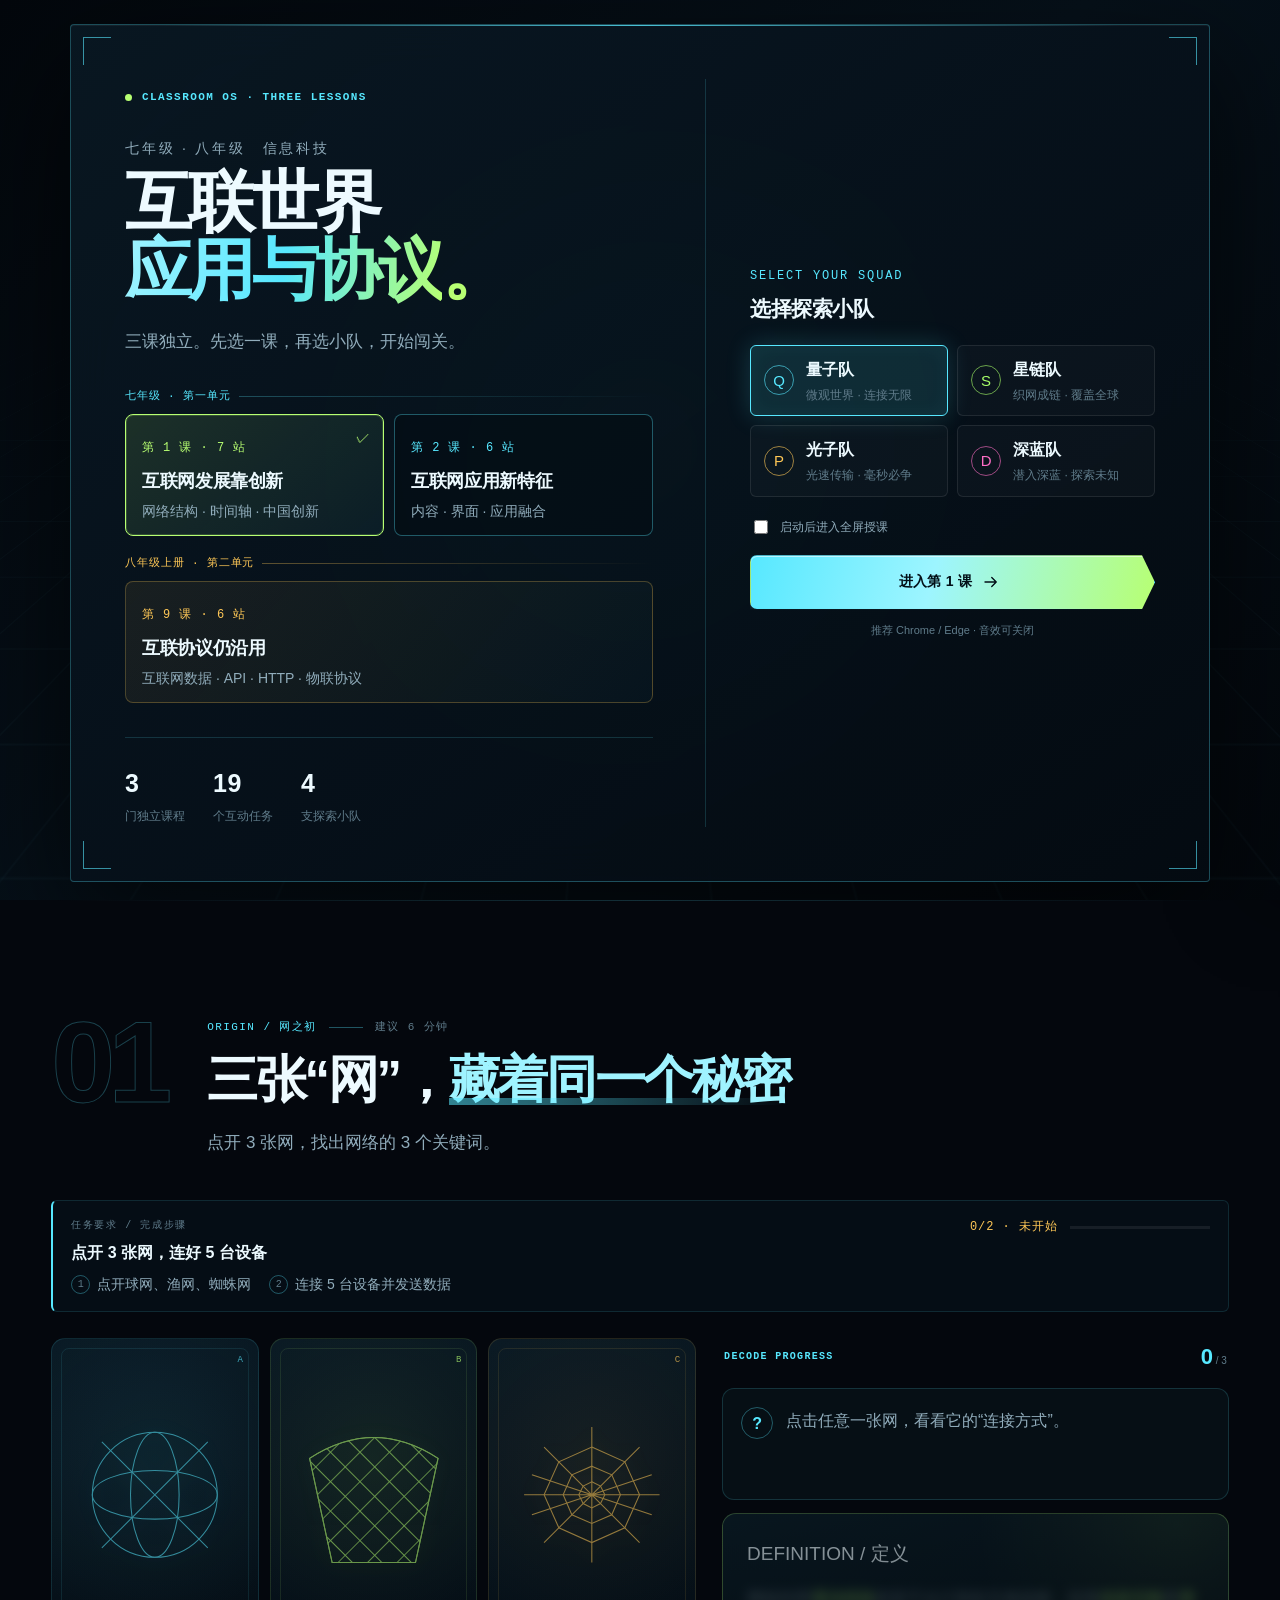
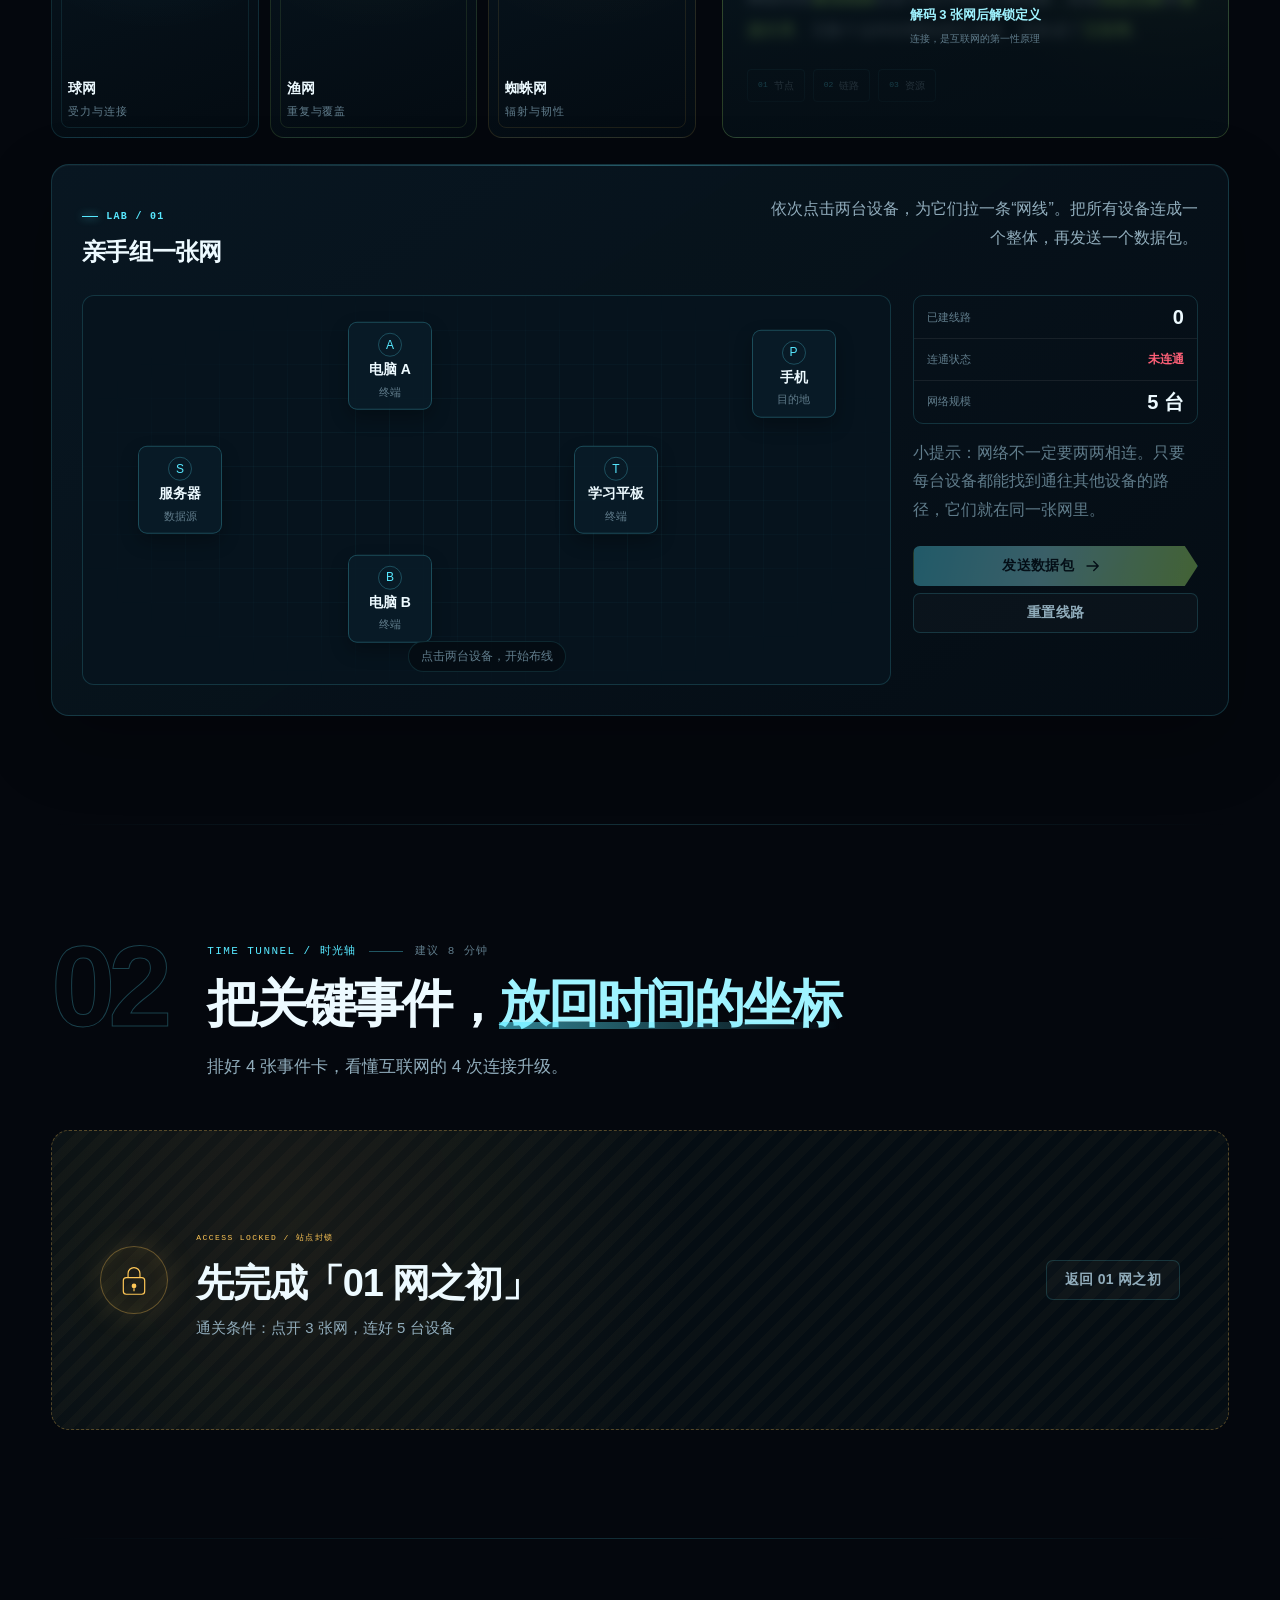
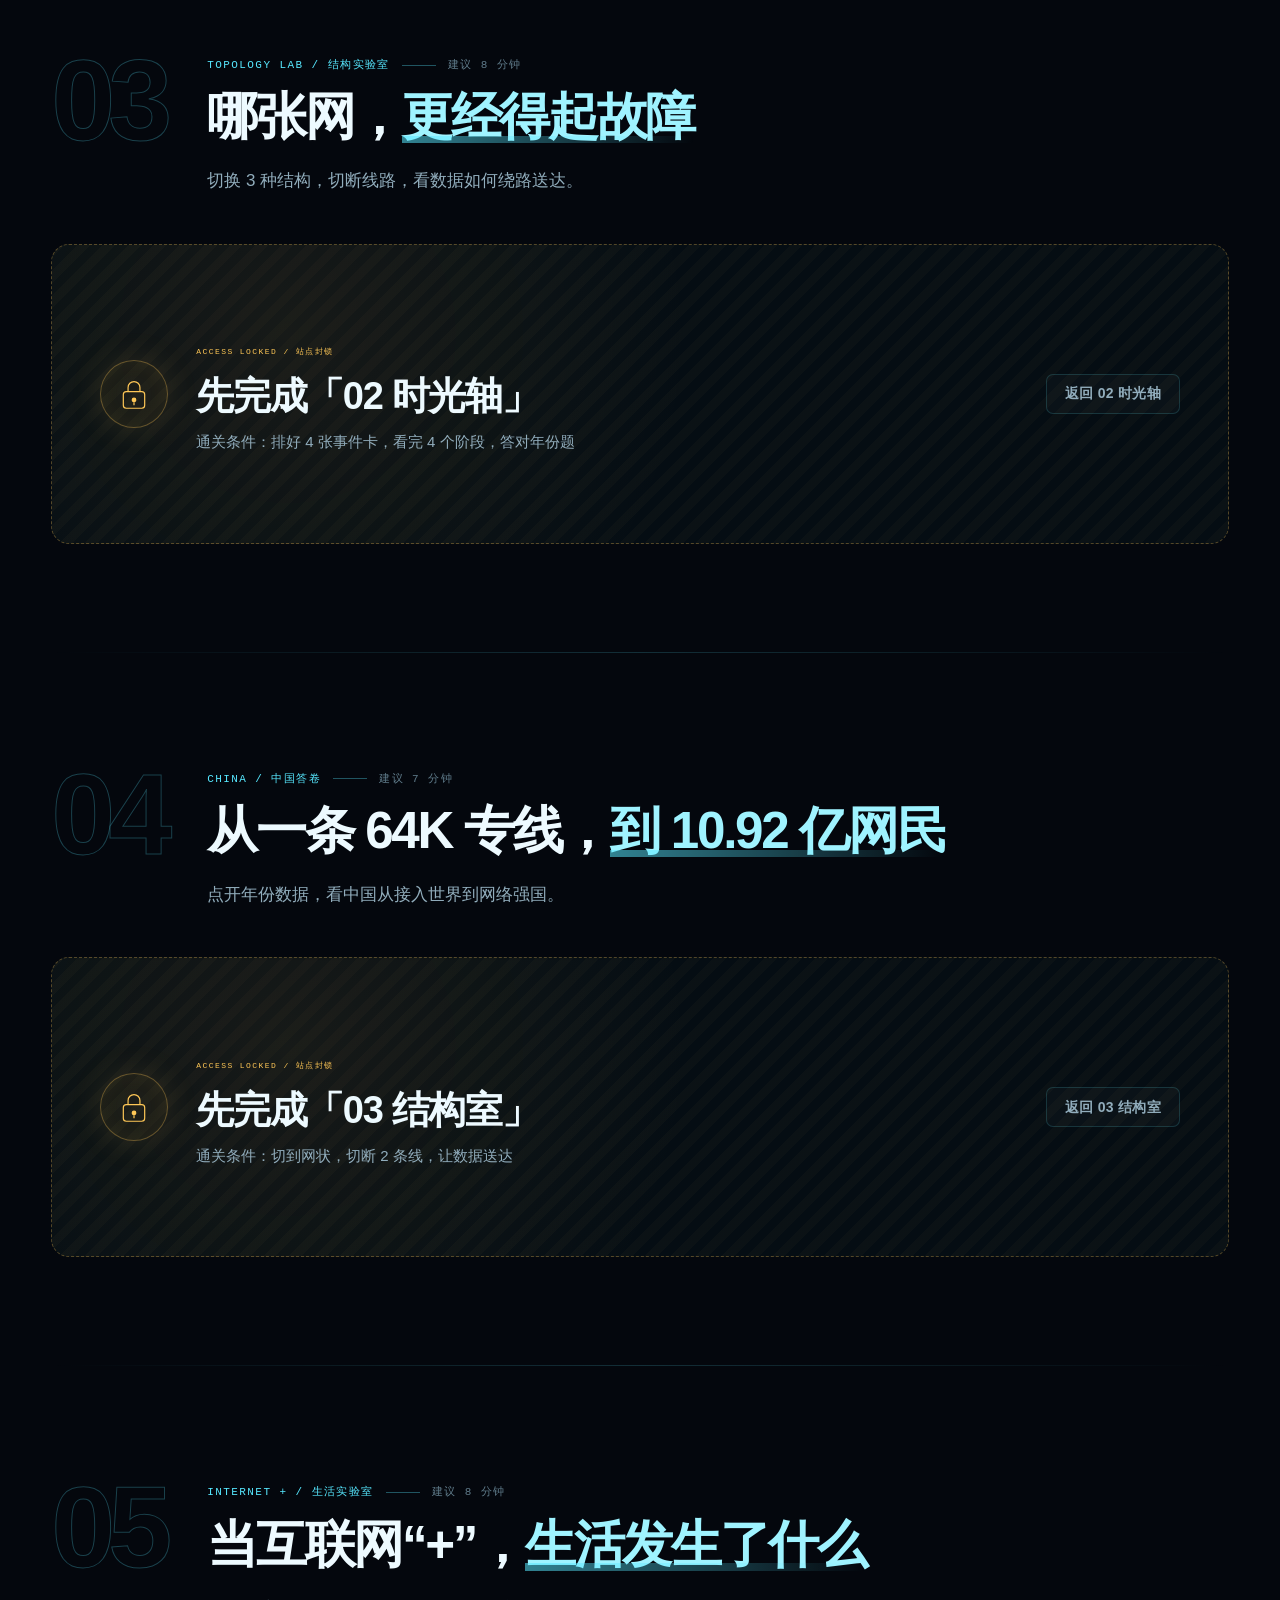
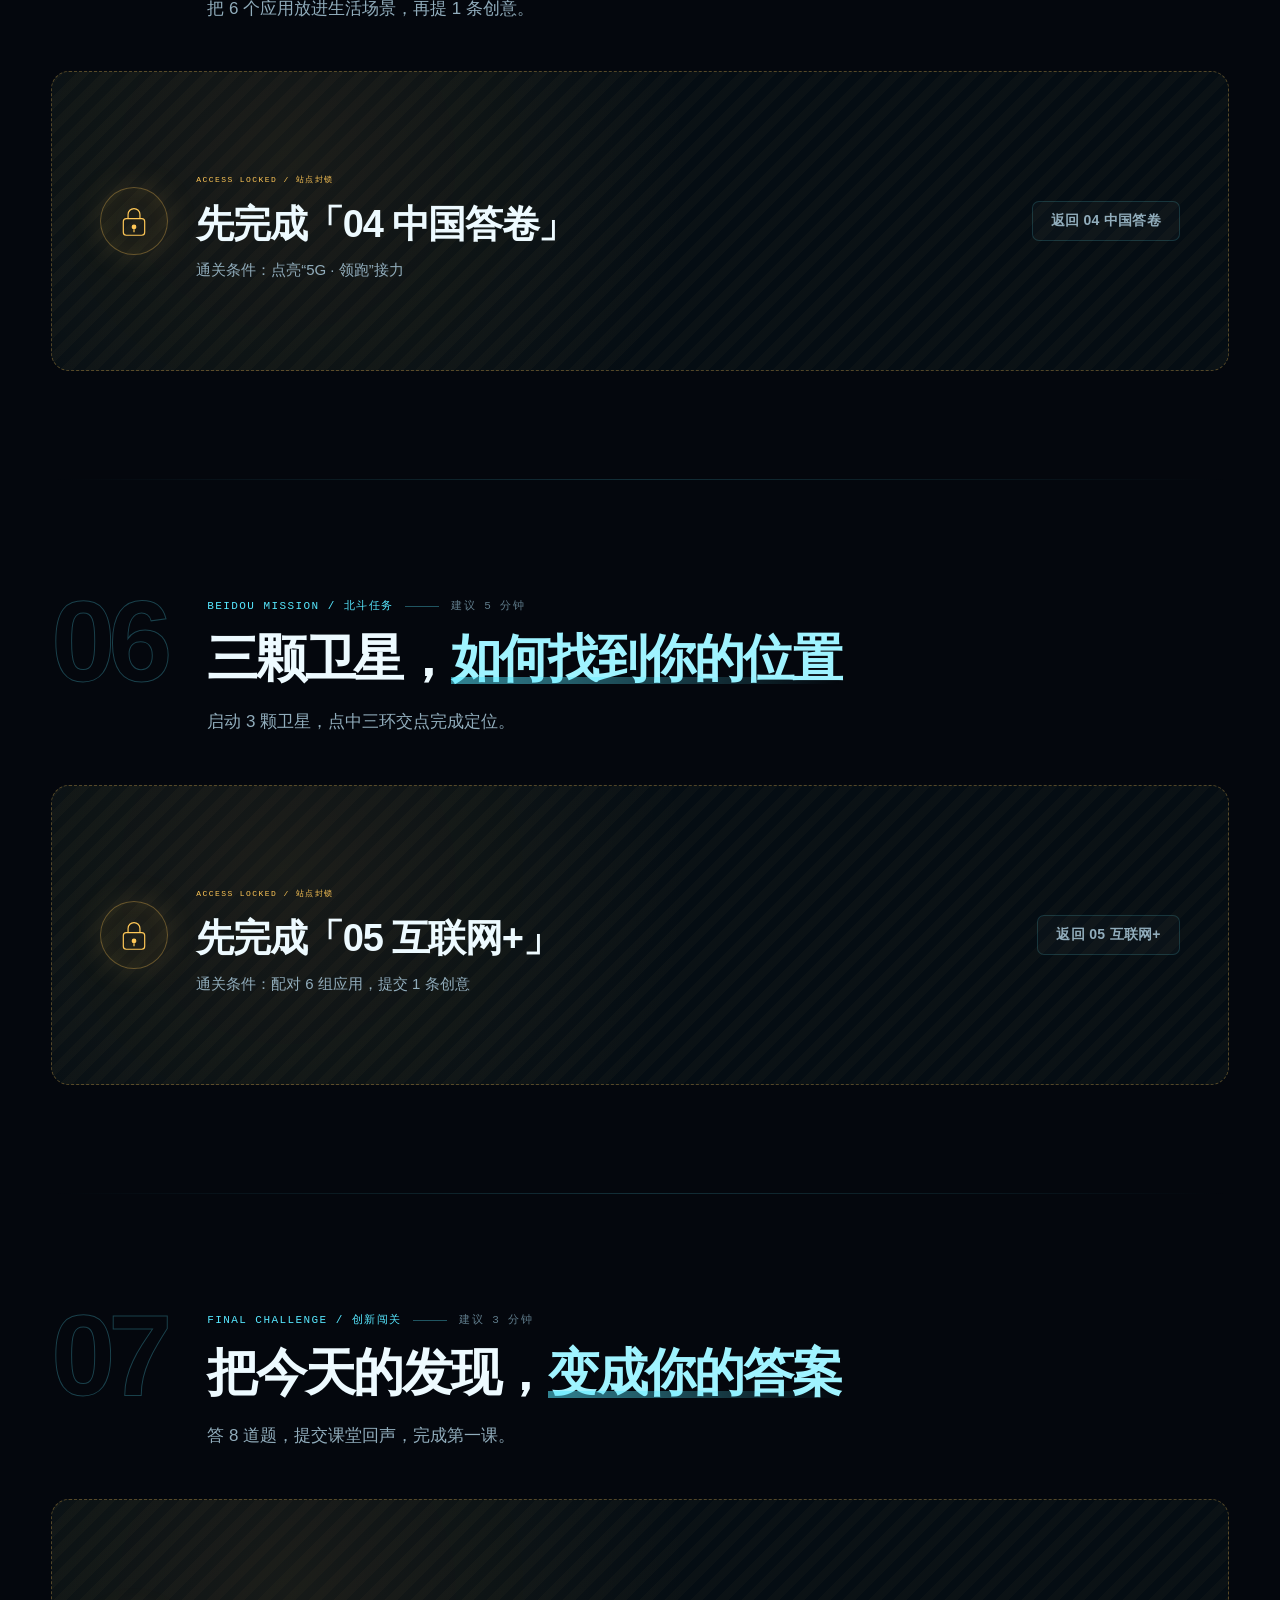
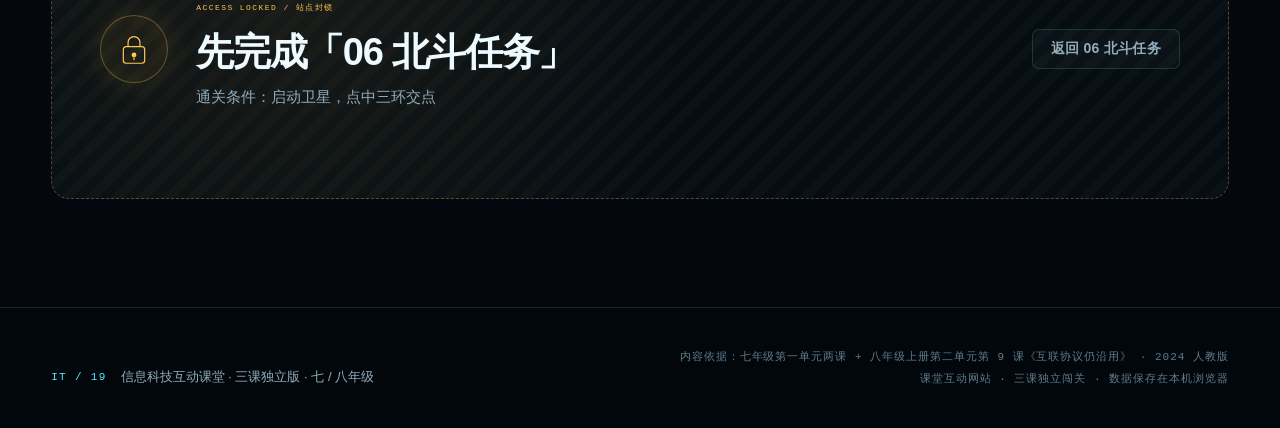
==== commit 88cb0afa: "Add files via upload" ====
--- a/index.html
+++ b/index.html
@@ -1,12261 +1,1193 @@
-﻿<!doctype html>
-<html lang="zh-CN">
-<head>
-  <meta charset="utf-8">
-  <meta name="viewport" content="width=device-width, initial-scale=1">
-  <meta name="theme-color" content="#05080f">
-  <script>
-    (function () {
-      var ua = navigator.userAgent || '';
-      var isIE = /MSIE\s|Trident\//.test(ua);
-      var chrome = ua.match(/Chrome\/(\d+)/);
-      var firefox = ua.match(/Firefox\/(\d+)/);
-      var oldChrome = chrome && parseInt(chrome[1], 10) < 100;
-      var oldFirefox = firefox && parseInt(firefox[1], 10) < 100;
-      if (isIE || oldChrome || oldFirefox) {
-        window.location.replace('compat.html');
-      }
-    })();
-  </script>
-  <title>信息科技互动课堂 · 七年级两课 + 八年级第9课</title>
-  <meta name="description" content="2024 人教版初中信息科技互动网站：七年级第一单元两课，以及八年级上册第二单元第9课《互联协议仍沿用》。开始页任选一课，任务式闯关。">
-  <link rel="icon" href="data:image/svg+xml,%3Csvg xmlns='http://www.w3.org/2000/svg' viewBox='0 0 64 64'%3E%3Crect width='64' height='64' rx='14' fill='%2305080f'/%3E%3Ccircle cx='32' cy='32' r='18' fill='none' stroke='%2357e8ff' stroke-width='3'/%3E%3Ccircle cx='32' cy='32' r='4' fill='%23a7ff6a'/%3E%3Cpath d='M14 32h36M32 14v36' stroke='%2357e8ff' stroke-width='2' opacity='.7'/%3E%3C/svg%3E">
-  <style>
-﻿/* ==========================================================================
-   互联网发展靠创新 · 七年级信息科技互动课堂
-   Visual system: deep-space classroom console / cyan-lime signal language
-   ========================================================================== */
+﻿<!doctype html>
+<html lang="zh-CN">
+<head>
+  <meta charset="utf-8">
+  <meta name="viewport" content="width=device-width, initial-scale=1">
+  <meta name="theme-color" content="#05080f">
+  <script>
+    (function () {
+      var ua = navigator.userAgent || '';
+      var isIE = /MSIE\s|Trident\//.test(ua);
+      var chrome = ua.match(/Chrome\/(\d+)/);
+      var firefox = ua.match(/Firefox\/(\d+)/);
+      var oldChrome = chrome && parseInt(chrome[1], 10) < 100;
+      var oldFirefox = firefox && parseInt(firefox[1], 10) < 100;
+      if (isIE || oldChrome || oldFirefox) {
+        window.location.replace('compat.html');
+      }
+    })();
+  </script>
+  <title>信息科技互动课堂 · 七年级两课 + 八年级第9课</title>
+  <meta name="description" content="2024 人教版初中信息科技互动网站：七年级第一单元两课，以及八年级上册第二单元第9课《互联协议仍沿用》。开始页任选一课，任务式闯关。">
+  <link rel="icon" href="data:image/svg+xml,%3Csvg xmlns='http://www.w3.org/2000/svg' viewBox='0 0 64 64'%3E%3Crect width='64' height='64' rx='14' fill='%2305080f'/%3E%3Ccircle cx='32' cy='32' r='18' fill='none' stroke='%2357e8ff' stroke-width='3'/%3E%3Ccircle cx='32' cy='32' r='4' fill='%23a7ff6a'/%3E%3Cpath d='M14 32h36M32 14v36' stroke='%2357e8ff' stroke-width='2' opacity='.7'/%3E%3C/svg%3E">
+  <link rel="stylesheet" href="assets/styles.css?v=20261108-g8j">
+  <link rel="stylesheet" href="assets/lesson2.css?v=20261108-g8j">
+  <link rel="stylesheet" href="assets/readability.css?v=20261108-g8j">
+  <link rel="stylesheet" href="assets/lesson3.css?v=20261108-g8j">
+</head>
+<body class="is-locked" data-course="1">
+
+  <!-- ============ 启动界面 ============ -->
+  <div class="launch" id="launch" role="dialog" aria-modal="true" aria-labelledby="launchTitle">
+    <div class="launch-grid" aria-hidden="true"></div>
+    <div class="launch-glow" aria-hidden="true"></div>
+    <div class="launch-panel">
+      <div class="launch-main">
+        <div class="eyebrow"><span class="live-dot"></span> CLASSROOM OS · THREE LESSONS</div>
+        <p class="launch-unit">七年级 · 八年级　信息科技</p>
+        <h1 id="launchTitle">互联世界<br><span>应用与协议</span><i>。</i></h1>
+        <p class="launch-lead">三课独立。先选一课，再选小队，开始闯关。</p>
+        <div class="launch-courses" id="launchCourses" role="radiogroup" aria-label="选择课程">
+          <span class="launch-band">七年级 · 第一单元</span>
+          <button class="launch-course is-active" data-launch-course="1" type="button" role="radio" aria-checked="true">
+            <span>第 1 课 · 7 站</span>
+            <b>互联网发展靠创新</b>
+            <small>网络结构 · 时间轴 · 中国创新</small>
+          </button>
+          <button class="launch-course" data-launch-course="2" type="button" role="radio" aria-checked="false">
+            <span>第 2 课 · 6 站</span>
+            <b>互联网应用新特征</b>
+            <small>内容 · 界面 · 应用融合</small>
+          </button>
+          <span class="launch-band launch-band-g8">八年级上册 · 第二单元</span>
+          <button class="launch-course launch-course-wide" data-launch-course="3" type="button" role="radio" aria-checked="false">
+            <span>第 9 课 · 6 站</span>
+            <b>互联协议仍沿用</b>
+            <small>互联网数据 · API · HTTP · 物联协议</small>
+          </button>
+        </div>
+        <div class="launch-facts">
+          <div><b>3</b><span>门独立课程</span></div>
+          <div><b>19</b><span>个互动任务</span></div>
+          <div><b>4</b><span>支探索小队</span></div>
+        </div>
+      </div>
+      <div class="launch-side">
+        <div class="launch-side-head">
+          <span>SELECT YOUR SQUAD</span>
+          <b>选择探索小队</b>
+        </div>
+        <div class="launch-teams" id="launchTeams">
+          <button class="team-choice" data-team="q" type="button" style="--team-color:#57e8ff">
+            <i>Q</i><span><b>量子队</b><small>微观世界 · 连接无限</small></span>
+          </button>
+          <button class="team-choice" data-team="s" type="button" style="--team-color:#a7ff6a">
+            <i>S</i><span><b>星链队</b><small>织网成链 · 覆盖全球</small></span>
+          </button>
+          <button class="team-choice" data-team="p" type="button" style="--team-color:#ffc857">
+            <i>P</i><span><b>光子队</b><small>光速传输 · 毫秒必争</small></span>
+          </button>
+          <button class="team-choice" data-team="d" type="button" style="--team-color:#ff6ec7">
+            <i>D</i><span><b>深蓝队</b><small>潜入深蓝 · 探索未知</small></span>
+          </button>
+        </div>
+        <label class="launch-check">
+          <input type="checkbox" id="launchFullscreen">
+          <span>启动后进入全屏授课</span>
+        </label>
+        <button class="btn btn-primary launch-enter" id="launchBtn" type="button">
+          <span>进入第 1 课</span>
+          <svg viewBox="0 0 24 24" aria-hidden="true"><path d="M4 12h15M13 6l6 6-6 6"/></svg>
+        </button>
+        <p class="launch-tip">推荐 Chrome / Edge · 音效可关闭</p>
+      </div>
+      <span class="launch-corner tl"></span><span class="launch-corner tr"></span>
+      <span class="launch-corner bl"></span><span class="launch-corner br"></span>
+    </div>
+  </div>
+
+  <canvas id="fxCanvas" class="fx-canvas" aria-hidden="true"></canvas>
+  <div class="page-atmosphere" aria-hidden="true"></div>
+
+  <!-- ============ 顶部导航 ============ -->
+  <header class="topbar" id="topbar">
+    <a class="brand" href="#home" aria-label="回到课堂首页">
+      <span class="brand-mark" aria-hidden="true">
+        <svg viewBox="0 0 48 48"><circle cx="24" cy="24" r="15"/><circle cx="24" cy="24" r="3"/><path d="M9 24h30M24 9v30M13.5 13.5l21 21M34.5 13.5l-21 21"/></svg>
+      </span>
+      <span class="brand-text"><b>信息科技</b><small>七 / 八年级 · 三课互联</small></span>
+    </a>
+
+    <div class="course-switch" role="group" aria-label="课程切换">
+      <button class="course-btn is-active" data-course-btn="1" type="button" aria-pressed="true"><i>L1</i><span>第1课</span></button>
+      <button class="course-btn" data-course-btn="2" type="button" aria-pressed="false"><i>L2</i><span>第2课</span></button>
+      <button class="course-btn" data-course-btn="3" type="button" aria-pressed="false"><i>G8</i><span>第9课</span></button>
+    </div>
+
+    <nav class="station-nav" data-course-nav="1" aria-label="第一课课堂环节">
+      <a class="station-link" data-station="origin" href="#origin"><i>01</i><span>网之初</span></a>
+      <a class="station-link" data-station="timeline" href="#timeline"><i>02</i><span>时光轴</span></a>
+      <a class="station-link" data-station="topology" href="#topology"><i>03</i><span>结构室</span></a>
+      <a class="station-link" data-station="china" href="#china"><i>04</i><span>中国卷</span></a>
+      <a class="station-link" data-station="plus" href="#plus"><i>05</i><span>互联网+</span></a>
+      <a class="station-link" data-station="beidou" href="#beidou"><i>06</i><span>北斗</span></a>
+      <a class="station-link" data-station="challenge" href="#challenge"><i>07</i><span>闯关</span></a>
+    </nav>
+
+    <nav class="station-nav" data-course-nav="2" aria-label="第二课课堂环节" hidden>
+      <a class="station-link" data-station="l2-content" href="#l2-content"><i>01</i><span>形态</span></a>
+      <a class="station-link" data-station="l2-ui" href="#l2-ui"><i>02</i><span>界面</span></a>
+      <a class="station-link" data-station="l2-fusion" href="#l2-fusion"><i>03</i><span>融合</span></a>
+      <a class="station-link" data-station="l2-atlas" href="#l2-atlas"><i>04</i><span>图谱</span></a>
+      <a class="station-link" data-station="l2-data" href="#l2-data"><i>05</i><span>数据</span></a>
+      <a class="station-link" data-station="l2-life" href="#l2-life"><i>06</i><span>生活</span></a>
+    </nav>
+
+    <nav class="station-nav" data-course-nav="3" aria-label="八年级第9课课堂环节" hidden>
+      <a class="station-link" data-station="l3-data" href="#l3-data"><i>01</i><span>数据</span></a>
+      <a class="station-link" data-station="l3-api" href="#l3-api"><i>02</i><span>API</span></a>
+      <a class="station-link" data-station="l3-http" href="#l3-http"><i>03</i><span>HTTP</span></a>
+      <a class="station-link" data-station="l3-limit" href="#l3-limit"><i>04</i><span>瓶颈</span></a>
+      <a class="station-link" data-station="l3-feature" href="#l3-feature"><i>05</i><span>协议</span></a>
+      <a class="station-link" data-station="l3-choice" href="#l3-choice"><i>06</i><span>决策</span></a>
+    </nav>
+
+    <div class="team-hud" id="teamHud" aria-label="探索小队计分板">
+      <button class="team-chip" data-team="q" type="button" style="--team-color:#57e8ff" aria-label="量子队，0 探索值"><i></i><span class="team-name">量子</span><b class="team-score">0</b></button>
+      <button class="team-chip" data-team="s" type="button" style="--team-color:#a7ff6a" aria-label="星链队，0 探索值"><i></i><span class="team-name">星链</span><b class="team-score">0</b></button>
+      <button class="team-chip" data-team="p" type="button" style="--team-color:#ffc857" aria-label="光子队，0 探索值"><i></i><span class="team-name">光子</span><b class="team-score">0</b></button>
+      <button class="team-chip" data-team="d" type="button" style="--team-color:#ff6ec7" aria-label="深蓝队，0 探索值"><i></i><span class="team-name">深蓝</span><b class="team-score">0</b></button>
+    </div>
+
+    <div class="top-actions">
+      <button class="icon-btn fullscreen-top" id="fullscreenTopBtn" type="button" aria-label="进入全屏授课" aria-pressed="false" title="进入全屏授课">
+        <svg class="fs-enter" viewBox="0 0 24 24" aria-hidden="true"><path d="M9 4H4v5M15 4h5v5M9 20H4v-5M15 20h5v-5"/></svg>
+        <svg class="fs-exit" viewBox="0 0 24 24" aria-hidden="true"><path d="M4 9h5V4M20 9h-5V4M4 15h5v5M20 15h-5v5"/></svg>
+      </button>
+      <button class="icon-btn" id="soundBtn" type="button" aria-label="关闭音效" aria-pressed="true" title="音效">
+        <svg class="icon-on" viewBox="0 0 24 24" aria-hidden="true"><path d="M4 9v6h4l5 4V5L8 9H4z"/><path d="M16 8c1.2 1.1 2 2.4 2 4s-.8 2.9-2 4M18.5 5.5C20.4 7.2 22 9.5 22 12s-1.6 4.8-3.5 6.5"/></svg>
+        <svg class="icon-off" viewBox="0 0 24 24" aria-hidden="true"><path d="M4 9v6h4l5 4V5L8 9H4z"/><path d="M17 9l5 6M22 9l-5 6"/></svg>
+      </button>
+      <button class="icon-btn teacher-btn" id="teacherBtn" type="button" aria-label="打开教师控制台" title="教师控制台">
+        <svg viewBox="0 0 24 24" aria-hidden="true"><path d="M4 7h10M18 7h2M4 12h2M10 12h10M4 17h7M15 17h5"/><circle cx="16" cy="7" r="2"/><circle cx="8" cy="12" r="2"/><circle cx="13" cy="17" r="2"/></svg>
+      </button>
+    </div>
+    <div class="page-progress"><i id="pageProgress"></i></div>
+  </header>
+
+  <nav class="mobile-stations" data-course-nav="1" aria-label="第一课环节快捷导航">
+    <a data-station="origin" href="#origin"><b>01</b><span>网之初</span></a>
+    <a data-station="timeline" href="#timeline"><b>02</b><span>时光轴</span></a>
+    <a data-station="topology" href="#topology"><b>03</b><span>结构室</span></a>
+    <a data-station="china" href="#china"><b>04</b><span>中国卷</span></a>
+    <a data-station="plus" href="#plus"><b>05</b><span>互联网+</span></a>
+    <a data-station="beidou" href="#beidou"><b>06</b><span>北斗</span></a>
+    <a data-station="challenge" href="#challenge"><b>07</b><span>闯关</span></a>
+  </nav>
+
+  <nav class="mobile-stations" data-course-nav="2" aria-label="第二课环节快捷导航" hidden>
+    <a data-station="l2-content" href="#l2-content"><b>01</b><span>形态</span></a>
+    <a data-station="l2-ui" href="#l2-ui"><b>02</b><span>界面</span></a>
+    <a data-station="l2-fusion" href="#l2-fusion"><b>03</b><span>融合</span></a>
+    <a data-station="l2-atlas" href="#l2-atlas"><b>04</b><span>图谱</span></a>
+    <a data-station="l2-data" href="#l2-data"><b>05</b><span>数据</span></a>
+    <a data-station="l2-life" href="#l2-life"><b>06</b><span>生活</span></a>
+  </nav>
+
+  <nav class="mobile-stations" data-course-nav="3" aria-label="八年级第9课环节快捷导航" hidden>
+    <a data-station="l3-data" href="#l3-data"><b>01</b><span>数据</span></a>
+    <a data-station="l3-api" href="#l3-api"><b>02</b><span>API</span></a>
+    <a data-station="l3-http" href="#l3-http"><b>03</b><span>HTTP</span></a>
+    <a data-station="l3-limit" href="#l3-limit"><b>04</b><span>瓶颈</span></a>
+    <a data-station="l3-feature" href="#l3-feature"><b>05</b><span>协议</span></a>
+    <a data-station="l3-choice" href="#l3-choice"><b>06</b><span>决策</span></a>
+  </nav>
+
+  <button class="l3-replay-all" id="l3ReplayAll" data-l3-replay-all type="button" title="重置六站交互；保留通关进度，不重复加分">
+    <span aria-hidden="true">↻</span> 重做第9课
+  </button>
+
+  <main>
+    <!-- ============ 首页 ============ -->
+    <section class="hero" id="home">
+      <div class="hero-grid">
+        <div class="hero-copy">
+          <div class="eyebrow hero-eyebrow"><span class="live-dot"></span> 第一单元 · 第 1 课</div>
+          <h1 class="hero-title"><span>互联网发展</span><span class="accent">靠创新<i>。</i></span></h1>
+          <p class="hero-lead">用 7 个任务拆解网络结构，看懂中国互联网的创新路径。</p>
+          <div class="hero-actions">
+            <a class="btn btn-primary" href="#origin">
+              <span>开始第 01 站</span>
+              <svg viewBox="0 0 24 24" aria-hidden="true"><path d="M4 12h15M13 6l6 6-6 6"/></svg>
+            </a>
+            <button class="btn btn-ghost" id="missionBtn" type="button">
+              <svg viewBox="0 0 24 24" aria-hidden="true"><circle cx="12" cy="12" r="8"/><circle cx="12" cy="12" r="3"/><path d="M12 2v3M12 19v3M2 12h3M19 12h3"/></svg>
+              <span>任务清单</span>
+            </button>
+          </div>
+          <div class="hero-facts">
+            <div><span>01</span><b>7 个站点</b><small>本课闯关</small></div>
+            <div><span>02</span><b>4 个阶段</b><small>连接升级</small></div>
+            <div><span>03</span><b>3 张网</b><small>理解连接</small></div>
+          </div>
+        </div>
+
+        <div class="hero-visual" aria-hidden="true">
+          <canvas id="netCanvas"></canvas>
+          <div class="orbit orbit-a"></div>
+          <div class="orbit orbit-b"></div>
+          <div class="orbit orbit-c"></div>
+          <div class="hero-core"><span>INTERNET</span><b>连接</b><small>NODE · LINK · SHARE</small></div>
+          <div class="hud-tag tag-a"><i></i> SIGNAL LIVE</div>
+          <div class="hud-tag tag-b"><b>64</b> NODES</div>
+          <div class="hud-tag tag-c"><b>112</b> LINKS</div>
+          <div class="hero-visual-caption">连接，带来创新。</div>
+        </div>
+      </div>
+      <div class="hero-bottom">
+        <div class="scroll-cue"><i></i><span>SCROLL TO EXPLORE</span></div>
+        <div class="hero-source">依据：2024 人教版七年级 · 课件 1、2</div>
+      </div>
+    </section>
+
+    <!-- ============ 01 网之初 ============ -->
+    <section class="section course1-section" id="origin">
+      <div class="section-inner">
+        <div class="section-head" data-reveal>
+          <div class="section-index">01</div>
+          <div>
+            <div class="section-meta"><span>ORIGIN / 网之初</span><i></i><span>建议 6 分钟</span></div>
+            <h2>三张“网”，<span class="hl">藏着同一个秘密</span></h2>
+            <p class="section-dek">点开 3 张网，找出网络的 3 个关键词。</p>
+          </div>
+        </div>
+
+        <div class="origin-grid">
+          <div class="net-triptych" data-reveal>
+            <button class="net-card" data-net="ball" type="button" aria-pressed="false">
+              <span class="net-no">A</span>
+              <svg class="net-art" viewBox="0 0 200 200" aria-hidden="true">
+                <circle cx="100" cy="100" r="72"/>
+                <ellipse cx="100" cy="100" rx="72" ry="28"/>
+                <ellipse cx="100" cy="100" rx="28" ry="72"/>
+                <path d="M39 39c35 35 87 87 122 122M161 39C126 74 74 126 39 161"/>
+              </svg>
+              <span class="net-label"><b>球网</b><small>受力与连接</small></span>
+              <span class="net-secret">节点 × 连线 = 整体</span>
+            </button>
+            <button class="net-card" data-net="fish" type="button" aria-pressed="false">
+              <span class="net-no">B</span>
+              <svg class="net-art" viewBox="0 0 200 200" aria-hidden="true">
+                <defs>
+                  <pattern id="fishMesh" width="24" height="24" patternUnits="userSpaceOnUse" patternTransform="rotate(45)">
+                    <path d="M0 0h24v24" fill="none" stroke="currentColor" stroke-width="2"/>
+                  </pattern>
+                </defs>
+                <path class="fish-shape" d="M26 58Q100 10 174 58L148 178H52Z" fill="url(#fishMesh)"/>
+                <path d="M26 58Q100 10 174 58L148 178H52Z" fill="none"/>
+              </svg>
+              <span class="net-label"><b>渔网</b><small>重复与覆盖</small></span>
+              <span class="net-secret">节点 × 连线 = 覆盖</span>
+            </button>
+            <button class="net-card" data-net="spider" type="button" aria-pressed="false">
+              <span class="net-no">C</span>
+              <svg class="net-art" viewBox="0 0 200 200" aria-hidden="true">
+                <g>
+                  <path d="M100 22v156M22 100h156M45 45l110 110M155 45L45 155M31 77l138 46M31 123l138-46"/>
+                  <path d="M100 45l38 17 17 38-17 38-38 17-38-17-17-38 17-38z"/>
+                  <path d="M100 67l23 10 10 23-10 23-23 10-23-10-10-23 10-23z"/>
+                  <path d="M100 85l10 5 5 10-5 10-10 5-10-5-5-10 5-10z"/>
+                </g>
+              </svg>
+              <span class="net-label"><b>蜘蛛网</b><small>辐射与韧性</small></span>
+              <span class="net-secret">节点 × 连线 = 韧性</span>
+            </button>
+          </div>
+
+          <aside class="origin-side" data-reveal>
+            <div class="decode-row">
+              <span class="mono-label">DECODE PROGRESS</span>
+              <span><b id="netDecoded">0</b> / 3</span>
+            </div>
+            <div class="net-insight" id="netInsight" aria-live="polite">
+              <span class="insight-icon">?</span>
+              <p>点击任意一张网，看看它的“连接方式”。</p>
+            </div>
+            <div class="definition-card is-locked" id="definitionCard">
+              <span class="definition-label">DEFINITION / 定义</span>
+              <p>网络利用<span>通信线路</span>把若干台计算机互相连接，实现<span>信息交换</span>和<span>资源共享</span>。无数个这样的网络相互连接，就形成了<span>互联网</span>。</p>
+              <div class="three-elements">
+                <span><i>01</i>节点</span>
+                <span><i>02</i>链路</span>
+                <span><i>03</i>资源</span>
+              </div>
+              <div class="definition-lock"><b>解码 3 张网后解锁定义</b><small>连接，是互联网的第一性原理</small></div>
+            </div>
+          </aside>
+        </div>
+
+        <div class="lab-panel tech-panel build-lab" data-reveal>
+          <div class="lab-head">
+            <div><span class="lab-code">LAB / 01</span><h3>亲手组一张网</h3></div>
+            <p>依次点击两台设备，为它们拉一条“网线”。把所有设备连成一个整体，再发送一个数据包。</p>
+          </div>
+          <div class="build-layout">
+            <div class="build-board" id="buildBoard">
+              <div class="board-grid" aria-hidden="true"></div>
+              <svg id="buildSvg" viewBox="0 0 1000 600" preserveAspectRatio="none" aria-hidden="true"></svg>
+              <button class="device-node" data-node="server" style="left:12%;top:50%" type="button"><i>S</i><b>服务器</b><small>数据源</small></button>
+              <button class="device-node" data-node="a" style="left:38%;top:18%" type="button"><i>A</i><b>电脑 A</b><small>终端</small></button>
+              <button class="device-node" data-node="b" style="left:38%;top:78%" type="button"><i>B</i><b>电脑 B</b><small>终端</small></button>
+              <button class="device-node" data-node="tablet" style="left:66%;top:50%" type="button"><i>T</i><b>学习平板</b><small>终端</small></button>
+              <button class="device-node" data-node="phone" style="left:88%;top:20%" type="button"><i>P</i><b>手机</b><small>目的地</small></button>
+              <div class="board-hint" id="boardHint">点击两台设备，开始布线</div>
+            </div>
+            <aside class="build-side">
+              <div class="readout">
+                <div><span>已建线路</span><b id="linkCount">0</b></div>
+                <div><span>连通状态</span><b id="buildStatus" class="status-off">未连通</b></div>
+                <div><span>网络规模</span><b>5 台</b></div>
+              </div>
+              <p class="build-tip">小提示：网络不一定要两两相连。只要每台设备都能找到通往其他设备的路径，它们就在同一张网里。</p>
+              <div class="build-actions">
+                <button class="btn btn-primary btn-small" id="sendPacket" type="button" disabled>
+                  <span>发送数据包</span>
+                  <svg viewBox="0 0 24 24" aria-hidden="true"><path d="M4 12h15M13 6l6 6-6 6"/></svg>
+                </button>
+                <button class="btn btn-quiet btn-small" id="resetBuild" type="button">重置线路</button>
+              </div>
+              <div class="lab-award" id="buildAward">组网成功 +10 探索值</div>
+            </aside>
+          </div>
+        </div>
+      </div>
+    </section>
+
+    <!-- ============ 02 时光轴 ============ -->
+    <section class="section course1-section" id="timeline">
+      <div class="section-inner">
+        <div class="section-head" data-reveal>
+          <div class="section-index">02</div>
+          <div>
+            <div class="section-meta"><span>TIME TUNNEL / 时光轴</span><i></i><span>建议 8 分钟</span></div>
+            <h2>把关键事件，<span class="hl">放回时间的坐标</span></h2>
+            <p class="section-dek">排好 4 张事件卡，看懂互联网的 4 次连接升级。</p>
+          </div>
+        </div>
+
+        <div class="timeline-board tech-panel" data-reveal>
+          <div class="timeline-top">
+            <div><span class="lab-code">CHALLENGE / 01</span><h3>关键事件归位</h3></div>
+            <div class="timeline-status" id="timelineStatus" aria-live="polite">把 A—D 放入对应年份</div>
+          </div>
+          <div class="timeline-slots" id="timelineSlots">
+            <div class="timeline-rail" aria-hidden="true"></div>
+            <button class="year-slot" data-year="1981" type="button"><span class="year">1981</span><span class="slot-fill">放入事件</span><small>互联网的“门牌号”</small></button>
+            <button class="year-slot" data-year="1983" type="button"><span class="year">1983</span><span class="slot-fill">放入事件</span><small>不同网络说同一种语言</small></button>
+            <button class="year-slot" data-year="1989" type="button"><span class="year">1989</span><span class="slot-fill">放入事件</span><small>信息浏览的时代开启</small></button>
+            <button class="year-slot" data-year="2017" type="button"><span class="year">2017</span><span class="slot-fill">放入事件</span><small>地址空间的大升级</small></button>
+          </div>
+          <div class="timeline-tray" id="eventTray">
+            <button class="event-card" data-event="A" draggable="true" type="button"><i>A</i><span>大规模启用 IPv6</span><small>拖动 / 点选</small></button>
+            <button class="event-card" data-event="B" draggable="true" type="button"><i>B</i><span>万维网诞生</span><small>拖动 / 点选</small></button>
+            <button class="event-card" data-event="C" draggable="true" type="button"><i>C</i><span>IPv4 发布</span><small>拖动 / 点选</small></button>
+            <button class="event-card" data-event="D" draggable="true" type="button"><i>D</i><span>阿帕网改用 TCP/IP</span><small>拖动 / 点选</small></button>
+          </div>
+          <div class="timeline-controls">
+            <button class="btn btn-primary btn-small" id="timelineCheck" type="button">校验时间轴</button>
+            <button class="btn btn-quiet btn-small" id="timelineHint" type="button">给我一点提示</button>
+            <span class="timeline-hint" id="timelineHintText" aria-live="polite"></span>
+          </div>
+          <div class="timeline-facts" id="timelineFacts" hidden></div>
+        </div>
+
+        <div class="stage-explorer" data-reveal>
+          <div class="stage-tabs" role="tablist" aria-label="互联网发展的四个阶段">
+            <button class="stage-tab is-active" data-stage="0" type="button" role="tab" aria-selected="true"><span>01</span><b>诞生</b><i>1960s</i></button>
+            <button class="stage-tab" data-stage="1" type="button" role="tab" aria-selected="false"><span>02</span><b>形成</b><i>1969</i></button>
+            <button class="stage-tab" data-stage="2" type="button" role="tab" aria-selected="false"><span>03</span><b>互联</b><i>1983</i></button>
+            <button class="stage-tab" data-stage="3" type="button" role="tab" aria-selected="false"><span>04</span><b>高速网络</b><i>1990s →</i></button>
+          </div>
+          <div class="stage-panel tech-panel">
+            <div class="stage-number" id="stageNumber">01</div>
+            <div class="stage-copy">
+              <span class="stage-period" id="stagePeriod">20 世纪 60 年代</span>
+              <h3 id="stageName">诞生阶段</h3>
+              <p id="stageDesc">计算机还很稀少、昂贵。多个终端通过通信线路共享一台主机，网络的思想开始萌芽。</p>
+              <span class="stage-key" id="stageKey">多终端共享</span>
+            </div>
+            <div class="stage-art" id="stageArt" aria-hidden="true"></div>
+          </div>
+        </div>
+
+        <div class="inline-quiz tech-panel" id="yearQuiz" data-reveal>
+          <div class="iq-copy">
+            <span class="mono-label">QUICK CHECK / 中国时刻</span>
+            <p>哪一年，一条 <b>64K</b> 国际专线开通，中国实现全功能接入国际互联网？</p>
+          </div>
+          <div class="iq-options">
+            <button data-answer="1987" type="button">1987</button>
+            <button data-answer="1994" type="button">1994</button>
+            <button data-answer="2008" type="button">2008</button>
+          </div>
+          <div class="iq-feedback" id="yearFeedback" aria-live="polite"></div>
+        </div>
+      </div>
+    </section>
+
+    <!-- ============ 03 结构实验室 ============ -->
+    <section class="section course1-section" id="topology">
+      <div class="section-inner">
+        <div class="section-head" data-reveal>
+          <div class="section-index">03</div>
+          <div>
+            <div class="section-meta"><span>TOPOLOGY LAB / 结构实验室</span><i></i><span>建议 8 分钟</span></div>
+            <h2>哪张网，<span class="hl">更经得起故障</span></h2>
+            <p class="section-dek">切换 3 种结构，切断线路，看数据如何绕路送达。</p>
+          </div>
+        </div>
+
+        <div class="topo-cards" data-reveal>
+          <button class="topo-card" data-topo="star" type="button" aria-pressed="false">
+            <svg viewBox="0 0 120 80" aria-hidden="true"><path d="M60 40L22 16M60 40l38-24M60 40L22 64M60 40l38 24"/><circle cx="60" cy="40" r="7"/><circle cx="22" cy="16" r="5"/><circle cx="98" cy="16" r="5"/><circle cx="22" cy="64" r="5"/><circle cx="98" cy="64" r="5"/></svg>
+            <span><b>星型</b><small>中心调度，结构简单</small></span><i class="mini-meter"><em style="width:34%"></em></i>
+          </button>
+          <button class="topo-card" data-topo="ring" type="button" aria-pressed="false">
+            <svg viewBox="0 0 120 80" aria-hidden="true"><path d="M60 12l34 18v20L60 68 26 50V30z"/><circle cx="60" cy="12" r="5"/><circle cx="94" cy="30" r="5"/><circle cx="94" cy="50" r="5"/><circle cx="60" cy="68" r="5"/><circle cx="26" cy="50" r="5"/><circle cx="26" cy="30" r="5"/></svg>
+            <span><b>环型</b><small>首尾相接，可绕行</small></span><i class="mini-meter"><em style="width:62%"></em></i>
+          </button>
+          <button class="topo-card" data-topo="mesh" type="button" aria-pressed="false">
+            <svg viewBox="0 0 120 80" aria-hidden="true"><path d="M60 12l34 18v20L60 68 26 50V30zM60 12v56M26 30l68 20M94 30L26 50"/><circle cx="60" cy="12" r="5"/><circle cx="94" cy="30" r="5"/><circle cx="94" cy="50" r="5"/><circle cx="60" cy="68" r="5"/><circle cx="26" cy="50" r="5"/><circle cx="26" cy="30" r="5"/><circle cx="60" cy="40" r="5"/></svg>
+            <span><b>网状</b><small>多路径，自动绕行</small></span><i class="mini-meter"><em style="width:94%"></em></i>
+          </button>
+        </div>
+
+        <div class="topo-lab tech-panel" data-reveal>
+          <div class="topo-stage">
+            <div class="topo-stage-head">
+              <span class="mono-label" id="topoLabel">TOPOLOGY / 星型</span>
+              <span class="topo-help">点击连线可切断 · 点击“发送数据包”观察路径</span>
+            </div>
+            <svg id="topoSvg" viewBox="0 0 600 380" role="img" aria-label="网络拓扑交互图"></svg>
+            <div class="topo-legend">
+              <span><i class="legend-dot source"></i>源节点</span>
+              <span><i class="legend-dot target"></i>目标节点</span>
+              <span><i class="legend-line"></i>可用线路</span>
+              <span><i class="legend-line cut"></i>故障线路</span>
+            </div>
+          </div>
+          <aside class="topo-side">
+            <div class="robust">
+              <span>结构健壮性</span><b id="robustValue">34%</b>
+              <div class="robust-bar"><i id="robustBar"></i></div>
+            </div>
+            <p id="topoDesc">所有节点连接到一个中心。管理简单，但中心一旦故障，整张网可能瘫痪。</p>
+            <div class="topo-actions">
+              <button class="btn btn-primary btn-small" id="sendTopo" type="button">发送数据包</button>
+              <button class="btn btn-quiet btn-small" id="cutTopo" type="button">切断一条线路</button>
+              <button class="btn btn-quiet btn-small" id="resetTopo" type="button">恢复网络</button>
+            </div>
+            <div class="topo-result" id="topoResult" aria-live="polite">先选一种结构，再发送数据包。</div>
+            <details class="answer-details">
+              <summary>为什么网状结构更健壮？</summary>
+              <p>网状结构中，节点之间有多条通信线路。当一条线路出现故障时，数据可以切换到别的线路继续传输，因此更难被“切断”。</p>
+            </details>
+          </aside>
+        </div>
+      </div>
+    </section>
+
+    <!-- ============ 04 中国答卷 ============ -->
+    <section class="section course1-section" id="china">
+      <div class="section-inner">
+        <div class="section-head" data-reveal>
+          <div class="section-index">04</div>
+          <div>
+            <div class="section-meta"><span>CHINA / 中国答卷</span><i></i><span>建议 7 分钟</span></div>
+            <h2>从一条 64K 专线，<span class="hl">到 10.92 亿网民</span></h2>
+            <p class="section-dek">点开年份数据，看中国从接入世界到网络强国。</p>
+          </div>
+        </div>
+
+        <div class="china-console tech-panel" data-reveal>
+          <div class="year-rail" id="yearRail" role="tablist" aria-label="中国互联网关键年份">
+            <button class="year-btn is-active" data-index="0" type="button" role="tab" aria-selected="true"><b>1987</b><span>第一封邮件</span></button>
+            <button class="year-btn" data-index="1" type="button" role="tab" aria-selected="false"><b>1994</b><span>全功能接入</span></button>
+            <button class="year-btn" data-index="2" type="button" role="tab" aria-selected="false"><b>1995</b><span>面向社会</span></button>
+            <button class="year-btn" data-index="3" type="button" role="tab" aria-selected="false"><b>2008</b><span>网民第一</span></button>
+            <button class="year-btn" data-index="4" type="button" role="tab" aria-selected="false"><b>2013</b><span>最大零售</span></button>
+            <button class="year-btn" data-index="5" type="button" role="tab" aria-selected="false"><b>2023</b><span>10.92 亿</span></button>
+          </div>
+          <div class="china-screen" id="chinaScreen">
+            <div class="screen-head"><span id="chinaYear">1987</span><span class="screen-tag" id="chinaTag">从 0 到 1</span></div>
+            <div class="china-stat"><b id="chinaStat">1</b><span id="chinaUnit">封</span></div>
+            <h3 id="chinaTitle">中国第一封电子邮件</h3>
+            <p id="chinaDesc">被称为“中国互联网之父”的钱天白发出“越过长城，走向世界”，中国互联网从这里出发。</p>
+            <div class="china-compare" id="chinaCompare" hidden></div>
+            <div class="screen-wave" aria-hidden="true"><i></i><i></i><i></i><i></i><i></i><i></i><i></i><i></i><i></i><i></i><i></i><i></i></div>
+            <span class="screen-corner tl"></span><span class="screen-corner br"></span>
+          </div>
+        </div>
+        <div class="china-achievements" aria-label="中国互联网建设与创新成就">
+          <span><i>01</i>建成最大的网络实体</span>
+          <span><i>02</i>网民规模世界第一</span>
+          <span><i>03</i>全球最大网络零售市场</span>
+          <span><i>04</i>5G 标准与技术引领</span>
+          <span><i>05</i>北斗系统自主运行</span>
+        </div>
+
+        <div class="china-bottom">
+          <div class="china-card tech-panel" data-reveal>
+            <span class="lab-code">TOP 30 / 全球互联网企业市值</span>
+            <div class="top30-layout">
+              <div class="top30-ring" style="--pct:26.7%">
+                <div class="ring-core"><b>8</b><span>/ 30</span></div>
+              </div>
+              <div class="top30-copy">
+                <h3>中国占 8 席</h3>
+                <p>腾讯、阿里巴巴、拼多多进入前十。数量背后，是技术、应用与市场的共同创新。</p>
+                <div class="company-chips"><span>腾讯</span><span>阿里巴巴</span><span>拼多多</span></div>
+              </div>
+            </div>
+            <small class="card-source">据课件资料 · 全球互联网市值 TOP30 榜</small>
+          </div>
+
+          <div class="china-card tech-panel relay-card" data-reveal>
+            <span class="lab-code">5G / 从跟跑到领跑</span>
+            <div class="relay-track" id="relayTrack">
+              <button class="relay-step is-active" data-g="0" type="button"><span>1G</span><b>空白</b><i></i></button>
+              <button class="relay-step" data-g="1" type="button"><span>2G</span><b>跟随</b><i></i></button>
+              <button class="relay-step" data-g="2" type="button"><span>3G</span><b>突破</b><i></i></button>
+              <button class="relay-step" data-g="3" type="button"><span>4G</span><b>并跑</b><i></i></button>
+              <button class="relay-step" data-g="4" type="button"><span>5G</span><b>领跑</b><i></i></button>
+            </div>
+            <div class="relay-detail">
+              <span id="relayStatus">起步阶段</span>
+              <p id="relayText">技术和产业基础薄弱，移动通信主要依赖国外标准。</p>
+            </div>
+            <div class="relay-foot">
+              <span class="signal-bars" aria-hidden="true"><i></i><i></i><i></i><i></i><i></i></span>
+              <button class="text-btn" id="relayPlay" type="button">自动播放这段逆袭</button>
+            </div>
+          </div>
+
+          <div class="china-card tech-panel beidou-teaser" data-reveal>
+            <span class="lab-code">BEIDOU / 北斗卫星导航系统</span>
+            <div class="teaser-orbit" aria-hidden="true">
+              <span class="planet"></span>
+              <span class="sat s1"></span><span class="sat s2"></span><span class="sat s3"></span>
+              <span class="teaser-ring r1"></span><span class="teaser-ring r2"></span>
+            </div>
+            <h3>导航、外卖、网购……<br>它们都在调用北斗</h3>
+            <p>我国自主建设、独立运行的卫星导航系统，正在为互联网应用提供“位置”这一关键能力。</p>
+            <a class="text-btn" href="#beidou">前往 06 北斗任务 <span>→</span></a>
+          </div>
+        </div>
+      </div>
+    </section>
+
+    <!-- ============ 05 互联网+ ============ -->
+    <section class="section course1-section" id="plus">
+      <div class="section-inner">
+        <div class="section-head" data-reveal>
+          <div class="section-index">05</div>
+          <div>
+            <div class="section-meta"><span>INTERNET + / 生活实验室</span><i></i><span>建议 8 分钟</span></div>
+            <h2>当互联网“+”，<span class="hl">生活发生了什么</span></h2>
+            <p class="section-dek">把 6 个应用放进生活场景，再提 1 条创意。</p>
+          </div>
+        </div>
+
+        <div class="plus-lab tech-panel" data-reveal>
+          <div class="plus-head">
+            <div><span class="lab-code">MATCH / 应用归位</span><h3>它，改变了哪一种生活？</h3></div>
+            <div class="plus-progress"><span>已归位</span><b id="plusProgress">0 / 6</b></div>
+          </div>
+          <div class="category-grid" id="categoryGrid">
+            <div class="cat-card" data-cat="food"><div class="cat-head"><span class="cat-glyph">吃</span><span><b>饮食</b><small>从下单到送达</small></span></div><div class="cat-slot" data-cat="food"><span>拖入应用</span></div></div>
+            <div class="cat-card" data-cat="wear"><div class="cat-head"><span class="cat-glyph">穿</span><span><b>穿搭</b><small>从挑选到试衣</small></span></div><div class="cat-slot" data-cat="wear"><span>拖入应用</span></div></div>
+            <div class="cat-card" data-cat="home"><div class="cat-head"><span class="cat-glyph">住</span><span><b>居家</b><small>从设备到空间</small></span></div><div class="cat-slot" data-cat="home"><span>拖入应用</span></div></div>
+            <div class="cat-card" data-cat="travel"><div class="cat-head"><span class="cat-glyph">行</span><span><b>出行</b><small>从出发到抵达</small></span></div><div class="cat-slot" data-cat="travel"><span>拖入应用</span></div></div>
+            <div class="cat-card" data-cat="learn"><div class="cat-head"><span class="cat-glyph">学</span><span><b>学习</b><small>从课堂到云端</small></span></div><div class="cat-slot" data-cat="learn"><span>拖入应用</span></div></div>
+            <div class="cat-card" data-cat="health"><div class="cat-head"><span class="cat-glyph">医</span><span><b>医疗</b><small>从挂号到复诊</small></span></div><div class="cat-slot" data-cat="health"><span>拖入应用</span></div></div>
+          </div>
+          <div class="token-tray-head"><span>应用卡</span><small>拖拽到上方，或“点选应用 → 点击场景”</small></div>
+          <div class="token-tray" id="plusTokens"></div>
+          <div class="plus-insight" id="plusInsight" hidden>
+            <span class="insight-icon">+</span>
+            <div><b>“互联网+”不是简单地把业务搬到网上</b><p>2012 年，“互联网+”理念在国内出现；2015 年写入政府工作报告。它让工业、农业、教育、医疗等传统行业借助互联网完成转型升级。</p></div>
+          </div>
+        </div>
+
+        <div class="idea-lab" data-reveal>
+          <div class="idea-form tech-panel">
+            <span class="lab-code">IDEA LAB / 创意工坊</span>
+            <h3>如果由你来创新，<br>你想解决哪个生活难题？</h3>
+            <div class="prompt-card">
+              <span>今日难题</span>
+              <p id="ideaPrompt">食堂排队太久，怎样让人少等一会儿？</p>
+              <button class="text-btn" id="shufflePrompt" type="button">换一个 ↻</button>
+            </div>
+            <label class="field-label" for="ideaInput">我的“互联网+”点子</label>
+            <textarea id="ideaInput" maxlength="80" rows="3" placeholder="例如：做一个食堂预约小程序，提前点餐、错峰取餐……"></textarea>
+            <div class="field-row">
+              <label class="field-label" for="ideaCat">属于哪个场景</label>
+              <span class="char-count"><b id="ideaCount">0</b> / 80</span>
+            </div>
+            <select id="ideaCat">
+              <option value="food">吃 · 饮食</option>
+              <option value="wear">穿 · 穿搭</option>
+              <option value="home">住 · 居家</option>
+              <option value="travel">行 · 出行</option>
+              <option value="learn">学 · 学习</option>
+              <option value="health">医 · 医疗</option>
+            </select>
+            <div class="idea-submit-row">
+              <span class="idea-team" id="ideaTeamLabel">以 量子队 名义提交</span>
+              <button class="btn btn-primary btn-small" id="ideaSubmit" type="button" disabled>提交创意</button>
+            </div>
+          </div>
+          <div class="idea-wall-wrap">
+            <div class="idea-wall-head">
+              <div><span class="mono-label">CLASS IDEA WALL</span><h3>我们的创意墙</h3></div>
+              <span class="idea-total"><b id="ideaTotal">0</b> 个点子</span>
+            </div>
+            <div class="idea-wall" id="ideaWall"></div>
+          </div>
+        </div>
+      </div>
+    </section>
+
+    <!-- ============ 06 北斗任务 ============ -->
+    <section class="section course1-section" id="beidou">
+      <div class="section-inner">
+        <div class="section-head" data-reveal>
+          <div class="section-index">06</div>
+          <div>
+            <div class="section-meta"><span>BEIDOU MISSION / 北斗任务</span><i></i><span>建议 5 分钟</span></div>
+            <h2>三颗卫星，<span class="hl">如何找到你的位置</span></h2>
+            <p class="section-dek">启动 3 颗卫星，点中三环交点完成定位。</p>
+          </div>
+        </div>
+
+        <div class="beidou-grid">
+          <div class="map-panel tech-panel" data-reveal>
+            <div class="map-head">
+              <div><span class="lab-code">MISSION / 定位配送点</span><h3>城市定位实验</h3></div>
+              <span class="map-status" id="mapStatus">等待启动</span>
+            </div>
+            <div class="map-wrap">
+              <svg id="beidouMap" viewBox="0 0 640 420" tabindex="0" role="img" aria-label="北斗三环定位互动地图，请点击三个定位环的交点">
+                <defs>
+                  <pattern id="cityGrid" width="32" height="32" patternUnits="userSpaceOnUse">
+                    <path d="M32 0H0v32" fill="none" stroke="#5ad7ff" stroke-width=".6" opacity=".14"/>
+                  </pattern>
+                  <clipPath id="mapClip"><rect x="0" y="0" width="640" height="420" rx="18"/></clipPath>
+                  <filter id="mapGlow" x="-60%" y="-60%" width="220%" height="220%">
+                    <feGaussianBlur stdDeviation="4" result="b"/><feMerge><feMergeNode in="b"/><feMergeNode in="SourceGraphic"/></feMerge>
+                  </filter>
+                </defs>
+                <rect width="640" height="420" rx="18" fill="#07131c"/>
+                <g clip-path="url(#mapClip)">
+                  <rect width="640" height="420" fill="url(#cityGrid)"/>
+                  <path d="M-20 310C120 280 180 330 300 300s180-90 360-40" fill="none" stroke="#2b7f9e" stroke-width="26" opacity=".35"/>
+                  <path d="M-20 310C120 280 180 330 300 300s180-90 360-40" fill="none" stroke="#57e8ff" stroke-width="1.5" opacity=".35"/>
+                  <g fill="#0d2634" stroke="#2b7f9e" stroke-width="1" opacity=".9">
+                    <rect x="55" y="170" width="74" height="48" rx="4"/><rect x="156" y="115" width="92" height="60" rx="4"/>
+                    <rect x="278" y="140" width="68" height="88" rx="4"/><rect x="380" y="95" width="86" height="52" rx="4"/>
+                    <rect x="500" y="155" width="80" height="65" rx="4"/><rect x="95" y="250" width="63" height="42" rx="4"/>
+                    <rect x="200" y="235" width="80" height="55" rx="4"/><rect x="335" y="260" width="90" height="45" rx="4"/>
+                    <rect x="460" y="255" width="74" height="50" rx="4"/><rect x="265" y="330" width="70" height="45" rx="4"/>
+                  </g>
+                  <g fill="#1b4458" opacity=".8">
+                    <circle cx="94" cy="150" r="3"/><circle cx="390" cy="180" r="3"/><circle cx="520" cy="315" r="3"/><circle cx="150" cy="345" r="3"/>
+                  </g>
+                  <g id="ringLayer" opacity="0">
+                    <circle class="sat-ring ring-a" id="ring1" cx="92" cy="76" r="0"/>
+                    <circle class="sat-ring ring-b" id="ring2" cx="560" cy="94" r="0"/>
+                    <circle class="sat-ring ring-c" id="ring3" cx="330" cy="370" r="0"/>
+                  </g>
+                  <g class="satellite sat-1" transform="translate(92 76)"><circle class="sat-halo" r="18"/><rect x="-8" y="-8" width="16" height="16" rx="2"/><path d="M-15-5h-7M15-5h7M-15 5h-7M15 5h7"/><text x="22" y="4">北斗-1</text></g>
+                  <g class="satellite sat-2" transform="translate(560 94)"><circle class="sat-halo" r="18"/><rect x="-8" y="-8" width="16" height="16" rx="2"/><path d="M-15-5h-7M15-5h7M-15 5h-7M15 5h7"/><text x="22" y="4">北斗-2</text></g>
+                  <g class="satellite sat-3" transform="translate(330 370)"><circle class="sat-halo" r="18"/><rect x="-8" y="-8" width="16" height="16" rx="2"/><path d="M-15-5h-7M15-5h7M-15 5h-7M15 5h7"/><text x="22" y="4">北斗-3</text></g>
+                  <g id="rippleLayer"></g>
+                  <g id="targetMarker" opacity="0"></g>
+                </g>
+                <rect x=".75" y=".75" width="638.5" height="418.5" rx="18" fill="none" stroke="#57e8ff" stroke-opacity=".24"/>
+              </svg>
+              <div class="map-scale"><i></i><span>500 m</span></div>
+              <div class="map-coords" id="mapCoords">X -- / Y --</div>
+            </div>
+            <div class="map-toolbar">
+              <button class="btn btn-primary btn-small" id="locateBtn" type="button">
+                <svg viewBox="0 0 24 24" aria-hidden="true"><circle cx="12" cy="12" r="7"/><path d="M12 2v3M12 19v3M2 12h3M19 12h3"/><circle cx="12" cy="12" r="2"/></svg>
+                <span>启动卫星定位</span>
+              </button>
+              <button class="btn btn-quiet btn-small" id="newTargetBtn" type="button">换一个目标</button>
+              <span class="map-feedback" id="beidouFeedback" aria-live="polite">点击“启动卫星定位”，获取三组距离数据。</span>
+            </div>
+          </div>
+
+          <aside class="beidou-side" data-reveal>
+            <div class="beidou-fact tech-panel">
+              <span class="lab-code">BEIDOU / 中国北斗</span>
+              <h3>自主建设 · 独立运行</h3>
+              <p>北斗卫星导航系统已在交通运输、农林渔业、水文监测、气象测报、通信授时、电力调度、救灾减灾、公共安全等领域广泛应用。</p>
+              <div class="fact-tags"><span>定位</span><span>导航</span><span>授时</span><span>短报文</span></div>
+            </div>
+            <div class="app-flip-list">
+              <button class="app-flip" type="button" aria-pressed="false">
+                <span class="flip-inner">
+                  <span class="flip-front"><i>行</i><b>网约车</b><small>点击查看北斗的作用</small></span>
+                  <span class="flip-back"><b>北斗在做什么？</b><p>定位行程的起点和终点，辅助约车系统完成车辆调配、路线规划、显示行程。</p></span>
+                </span>
+              </button>
+              <button class="app-flip" type="button" aria-pressed="false">
+                <span class="flip-inner">
+                  <span class="flip-front"><i>购</i><b>网络购物</b><small>点击查看北斗的作用</small></span>
+                  <span class="flip-back"><b>北斗在做什么？</b><p>定位购买者所在的城市区域，辅助购物系统完成商品调配、物流追踪。</p></span>
+                </span>
+              </button>
+              <button class="app-flip" type="button" aria-pressed="false">
+                <span class="flip-inner">
+                  <span class="flip-front"><i>食</i><b>网上外卖</b><small>点击查看北斗的作用</small></span>
+                  <span class="flip-back"><b>北斗在做什么？</b><p>定位购买者和配送人员的位置，辅助外卖系统完成人员分派、显示配送进度。</p></span>
+                </span>
+              </button>
+            </div>
+            <p class="beidou-note">二维示意：三颗卫星的距离圆交汇，就能锁定一个平面位置。真实定位还需要考虑时间与三维坐标。</p>
+          </aside>
+        </div>
+      </div>
+    </section>
+
+    <!-- ============ 07 闯关 ============ -->
+    <section class="section course1-section" id="challenge">
+      <div class="section-inner">
+        <div class="section-head" data-reveal>
+          <div class="section-index">07</div>
+          <div>
+            <div class="section-meta"><span>FINAL CHALLENGE / 创新闯关</span><i></i><span>建议 3 分钟</span></div>
+            <h2>把今天的发现，<span class="hl">变成你的答案</span></h2>
+            <p class="section-dek">答 8 道题，提交课堂回声，完成第一课。</p>
+          </div>
+        </div>
+
+        <div class="quiz-layout" data-reveal>
+          <div class="quiz-panel tech-panel">
+            <div class="quiz-head">
+              <div><span class="mono-label">CHALLENGE / QUIZ</span><h3 id="quizHeadTitle">知识闯关</h3></div>
+              <span class="quiz-count"><b id="quizIndex">01</b> / 08</span>
+            </div>
+            <div class="quiz-progress"><i id="quizProgressBar"></i></div>
+            <div id="quizContent">
+              <p class="quiz-question" id="quizQuestion">正在加载题目…</p>
+              <div class="quiz-options" id="quizOptions"></div>
+              <div class="quiz-explain" id="quizExplain" aria-live="polite" hidden></div>
+              <div class="quiz-actions"><button class="btn btn-primary btn-small" id="quizNext" type="button" hidden>下一题 →</button></div>
+            </div>
+          </div>
+          <aside class="quiz-side">
+            <div class="current-squad tech-panel">
+              <span class="lab-code">CURRENT SQUAD</span>
+              <div class="squad-now"><i id="quizTeamDot"></i><b id="quizTeamName">量子队</b><span id="quizTeamScore">0</span></div>
+              <p>答题前可在顶部切换小队。答对一题，当前小队 +10 探索值。</p>
+            </div>
+            <div class="badge-case tech-panel">
+              <span class="lab-code">BADGE CASE / 本课徽章</span>
+              <div class="badge-list" id="quizBadgeList"><span class="badge-empty">完成挑战，点亮徽章</span></div>
+            </div>
+          </aside>
+        </div>
+
+        <div class="exit-ticket tech-panel" data-reveal>
+          <div class="exit-head">
+            <div><span class="lab-code">EXIT TICKET / 课堂回声</span><h3>带走一个想法，留下一个问题</h3></div>
+            <span class="exit-saved" id="exitSaved" hidden>已收录到本机</span>
+          </div>
+          <form id="exitForm">
+            <label><span>我学会了</span><textarea id="exitLearn" rows="2" maxlength="120" placeholder="例如：网状结构有多条路径，一条断了还能绕行。"></textarea></label>
+            <label><span>我还想知道</span><textarea id="exitWonder" rows="2" maxlength="120" placeholder="例如：6G 会让互联网变成什么样？"></textarea></label>
+            <label><span>我的创意</span><textarea id="exitIdea" rows="2" maxlength="120" placeholder="例如：用北斗给校园里的共享单车做电子围栏。"></textarea></label>
+            <button class="btn btn-primary btn-small" type="submit">提交课堂回声</button>
+          </form>
+        </div>
+
+        <div class="summary-grid" data-reveal>
+          <article><span>01 / 一条主线</span><h3>四个阶段</h3><p>诞生 → 形成 → 互联 → 高速网络。每一次跃迁，都来自连接方式的创新。</p></article>
+          <article><span>02 / 一个结构</span><h3>网状更健壮</h3><p>节点之间有多条线路，一条故障时可以切换路径，数据仍能抵达。</p></article>
+          <article><span>03 / 一份答卷</span><h3>中国创新</h3><p>从 64K 专线到 10.92 亿网民，从“互联网+”到 5G、北斗，创新仍在继续。</p></article>
+        </div>
+      </div>
+    </section>
+
+    <!-- ============ 第一课 → 第二课 衔接 ============ -->
+    <section class="lesson-bridge lesson2-intro" id="lesson2" aria-labelledby="bridgeTitle">
+      <div class="bridge-grid" aria-hidden="true"></div>
+      <div class="bridge-inner">
+        <div class="bridge-copy" data-reveal>
+          <div class="bridge-kicker"><span>LESSON 02</span><i></i><span>独立课程 · 6 个任务</span></div>
+          <h2 id="bridgeTitle">应用，正在<span class="hl">重新定义生活</span>。</h2>
+          <p>内容更丰富，操作更简单，一个 App 装下多种服务。6 个任务，看懂应用新特征。</p>
+          <div class="bridge-traits">
+            <span><b>图文声像</b><small>内容形式</small></span>
+            <span><b>图形界面</b><small>交互方式</small></span>
+            <span><b>应用融合</b><small>功能特征</small></span>
+          </div>
+          <div class="bridge-actions">
+            <button class="btn btn-primary" id="enterLesson2" type="button">
+              <span>开始第 01 站</span>
+              <svg viewBox="0 0 24 24" aria-hidden="true"><path d="M4 12h15M13 6l6 6-6 6"/></svg>
+            </button>
+            <span class="bridge-status" id="bridgeStatus">第二课可独立完成</span>
+          </div>
+          <div class="bridge-meter" aria-hidden="true"><i id="bridgeMeter"></i></div>
+        </div>
+
+        <div class="bridge-visual" aria-hidden="true">
+          <div class="bridge-ring ring-1"></div>
+          <div class="bridge-ring ring-2"></div>
+          <div class="bridge-ring ring-3"></div>
+          <div class="bridge-phone">
+            <div class="bridge-phone-top"><span>09:41</span><i></i><i></i><i></i></div>
+            <div class="bridge-apps">
+              <span><b>⌖</b><small>地图</small></span>
+              <span><b>◈</b><small>打车</small></span>
+              <span><b>▤</b><small>外卖</small></span>
+              <span><b>¥</b><small>支付</small></span>
+              <span><b>♫</b><small>音乐</small></span>
+              <span><b>▶</b><small>视频</small></span>
+            </div>
+            <div class="bridge-phone-core"><i></i><b>SUPER APP</b><small>ONE ENTRY · MANY SERVICES</small></div>
+          </div>
+          <div class="bridge-scan"></div>
+        </div>
+      </div>
+
+    </section>
+
+    <!-- ============ 第二课 01 形态跃迁 ============ -->
+    <section class="section lesson2-section" id="l2-content" aria-labelledby="l2ContentTitle">
+      <div class="section-inner">
+        <div class="section-head" data-reveal>
+          <div class="section-index">01</div>
+          <div>
+            <div class="section-meta"><span>LESSON 02 / 形态跃迁</span><i></i><span>建议 5 分钟</span></div>
+            <h2 id="l2ContentTitle">从一行字，到<span class="hl">一整个世界</span></h2>
+            <p class="section-dek">拖动滑块，看内容从纯文本变成图文声像。</p>
+          </div>
+        </div>
+        <div class="l2-mount" id="l2ContentMount" data-reveal></div>
+      </div>
+    </section>
+
+    <!-- ============ 第二课 02 界面革命 ============ -->
+    <section class="section lesson2-section" id="l2-ui" aria-labelledby="l2UiTitle">
+      <div class="section-inner">
+        <div class="section-head" data-reveal>
+          <div class="section-index">02</div>
+          <div>
+            <div class="section-meta"><span>LESSON 02 / 界面革命</span><i></i><span>建议 6 分钟</span></div>
+            <h2 id="l2UiTitle">从记命令，到<span class="hl">点一下</span></h2>
+            <p class="section-dek">同一任务，用命令和图标各做一次。</p>
+          </div>
+        </div>
+        <div class="l2-mount" id="l2UiMount" data-reveal></div>
+      </div>
+    </section>
+
+    <!-- ============ 第二课 03 超级融合 ============ -->
+    <section class="section lesson2-section" id="l2-fusion" aria-labelledby="l2FusionTitle">
+      <div class="section-inner">
+        <div class="section-head" data-reveal>
+          <div class="section-index">03</div>
+          <div>
+            <div class="section-meta"><span>LESSON 02 / 超级融合</span><i></i><span>建议 7 分钟</span></div>
+            <h2 id="l2FusionTitle">一个入口，<span class="hl">装下生活</span></h2>
+            <p class="section-dek">把 6 项服务装进一个 App，理解应用融合。</p>
+          </div>
+        </div>
+        <div class="l2-mount" id="l2FusionMount" data-reveal></div>
+      </div>
+    </section>
+
+    <!-- ============ 第二课 04 应用图谱 ============ -->
+    <section class="section lesson2-section" id="l2-atlas" aria-labelledby="l2AtlasTitle">
+      <div class="section-inner">
+        <div class="section-head" data-reveal>
+          <div class="section-index">04</div>
+          <div>
+            <div class="section-meta"><span>LESSON 02 / 应用图谱</span><i></i><span>建议 7 分钟</span></div>
+            <h2 id="l2AtlasTitle">给 12 个应用，<span class="hl">找到组织</span></h2>
+            <p class="section-dek">把 12 个应用放进 4 类场景。</p>
+          </div>
+        </div>
+        <div class="l2-mount" id="l2AtlasMount" data-reveal></div>
+      </div>
+    </section>
+
+    <!-- ============ 第二课 05 数据洞察 ============ -->
+    <section class="section lesson2-section" id="l2-data" aria-labelledby="l2DataTitle">
+      <div class="section-inner">
+        <div class="section-head" data-reveal>
+          <div class="section-index">05</div>
+          <div>
+            <div class="section-meta"><span>LESSON 02 / 数据洞察</span><i></i><span>建议 6 分钟</span></div>
+            <h2 id="l2DataTitle">用数据，<span class="hl">看见中国应用</span></h2>
+            <p class="section-dek">读 4 组数据，看中国应用体量。</p>
+          </div>
+        </div>
+        <div class="l2-mount" id="l2DataMount" data-reveal></div>
+      </div>
+    </section>
+
+    <!-- ============ 第二课 06 数字生活 ============ -->
+    <section class="section lesson2-section" id="l2-life" aria-labelledby="l2LifeTitle">
+      <div class="section-inner">
+        <div class="section-head" data-reveal>
+          <div class="section-index">06</div>
+          <div>
+            <div class="section-meta"><span>LESSON 02 / 数字生活</span><i></i><span>建议 8 分钟</span></div>
+            <h2 id="l2LifeTitle">技术给便利，<span class="hl">选择给答案</span></h2>
+            <p class="section-dek">做 5 个生活选择，写下 1 条承诺。</p>
+          </div>
+        </div>
+        <div class="l2-mount" id="l2LifeMount" data-reveal></div>
+      </div>
+    </section>
+
+    <!-- ============ 八年级第 9 课 · 开场 ============ -->
+    <section class="lesson-bridge lesson3-intro" id="lesson3" aria-labelledby="lesson3Title">
+      <div class="bridge-grid" aria-hidden="true"></div>
+      <div class="bridge-inner">
+        <div class="bridge-copy" data-reveal>
+          <div class="bridge-kicker"><span>GRADE 8 · LESSON 09</span><i></i><span>第二单元 · 万物互联有协议</span></div>
+          <h2 id="lesson3Title">万物互联，<span class="hl">协议先行</span>。</h2>
+          <p>互联网的数据怎么进入物联设备？HTTP 还能撑住吗？6 个任务，找到答案。</p>
+          <div class="bridge-traits">
+            <span><b>API</b><small>从服务器取数据</small></span>
+            <span><b>HTTP</b><small>请求与响应</small></span>
+            <span><b>物联协议</b><small>低功耗 · 低带宽 · 低延时</small></span>
+          </div>
+          <div class="bridge-actions">
+            <button class="btn btn-primary" id="enterLesson3" type="button">
+              <span>开始第 01 站</span>
+              <svg viewBox="0 0 24 24" aria-hidden="true"><path d="M4 12h15M13 6l6 6-6 6"/></svg>
+            </button>
+            <span class="bridge-status" id="l3BridgeStatus">6 个任务 · 可独立完成</span>
+          </div>
+          <div class="bridge-meter" aria-hidden="true"><i id="l3BridgeMeter"></i></div>
+        </div>
+
+        <div class="l3-bridge-visual" data-reveal aria-hidden="true">
+          <div class="l3-orbit l3-orbit-a"></div>
+          <div class="l3-orbit l3-orbit-b"></div>
+          <div class="l3-cloud">
+            <span>API</span>
+            <b>互联网服务器</b>
+            <small>天气 · 路况 · 新闻</small>
+          </div>
+          <div class="l3-device l3-device-a"><i>⌁</i><span>传感器</span></div>
+          <div class="l3-device l3-device-b"><i>▤</i><span>手表</span></div>
+          <div class="l3-device l3-device-c"><i>◉</i><span>汽车</span></div>
+          <div class="l3-packet l3-packet-a">GET</div>
+          <div class="l3-packet l3-packet-b">200</div>
+          <div class="l3-protocol-label">HTTP / API</div>
+        </div>
+      </div>
+    </section>
+
+    <!-- ============ 八年级第 9 课 · 6 站 ============ -->
+    <section class="section lesson3-section" id="l3-data" aria-labelledby="l3DataTitle">
+      <div class="section-inner">
+        <div class="section-head" data-reveal>
+          <div class="section-index">01</div>
+          <div>
+            <div class="section-meta"><span>GRADE 8 / 数据接力</span><i></i><span>建议 5 分钟</span></div>
+            <h2 id="l3DataTitle">物联设备的数据，<span class="hl">从哪里来？</span></h2>
+            <p class="section-dek">把 8 条数据分到互联网或设备自采。</p>
+          </div>
+        </div>
+        <div class="l3-mount" id="l3DataMount" data-reveal></div>
+      </div>
+    </section>
+
+    <section class="section lesson3-section" id="l3-api" aria-labelledby="l3ApiTitle">
+      <div class="section-inner">
+        <div class="section-head" data-reveal>
+          <div class="section-index">02</div>
+          <div>
+            <div class="section-meta"><span>GRADE 8 / API 取数</span><i></i><span>建议 6 分钟</span></div>
+            <h2 id="l3ApiTitle">服务器不开门，<span class="hl">也能取数据</span></h2>
+            <p class="section-dek">调用天气 API，取出 3 个观测字段。</p>
+          </div>
+        </div>
+        <div class="l3-mount" id="l3ApiMount" data-reveal></div>
+      </div>
+    </section>
+
+    <section class="section lesson3-section" id="l3-http" aria-labelledby="l3HttpTitle">
+      <div class="section-inner">
+        <div class="section-head" data-reveal>
+          <div class="section-index">03</div>
+          <div>
+            <div class="section-meta"><span>GRADE 8 / HTTP 快线</span><i></i><span>建议 6 分钟</span></div>
+            <h2 id="l3HttpTitle">一次请求，<span class="hl">一次响应</span></h2>
+            <p class="section-dek">组好 GET 请求，排出 HTTP 的三步。</p>
+          </div>
+        </div>
+        <div class="l3-mount" id="l3HttpMount" data-reveal></div>
+      </div>
+    </section>
+
+    <section class="section lesson3-section" id="l3-limit" aria-labelledby="l3LimitTitle">
+      <div class="section-inner">
+        <div class="section-head" data-reveal>
+          <div class="section-index">04</div>
+          <div>
+            <div class="section-meta"><span>GRADE 8 / 负载实验</span><i></i><span>建议 7 分钟</span></div>
+            <h2 id="l3LimitTitle">500 台设备一起问，<span class="hl">服务器扛得住吗？</span></h2>
+            <p class="section-dek">运行轮询实验，找出 3 个瓶颈。</p>
+          </div>
+        </div>
+        <div class="l3-mount" id="l3LimitMount" data-reveal></div>
+      </div>
+    </section>
+
+    <section class="section lesson3-section" id="l3-feature" aria-labelledby="l3FeatureTitle">
+      <div class="section-inner">
+        <div class="section-head" data-reveal>
+          <div class="section-index">05</div>
+          <div>
+            <div class="section-meta"><span>GRADE 8 / 协议匹配</span><i></i><span>建议 5 分钟</span></div>
+            <h2 id="l3FeatureTitle">物联协议，<span class="hl">要解决什么？</span></h2>
+            <p class="section-dek">把 4 个要求匹配到真实场景。</p>
+          </div>
+        </div>
+        <div class="l3-mount" id="l3FeatureMount" data-reveal></div>
+      </div>
+    </section>
+
+    <section class="section lesson3-section" id="l3-choice" aria-labelledby="l3ChoiceTitle">
+      <div class="section-inner">
+        <div class="section-head" data-reveal>
+          <div class="section-index">06</div>
+          <div>
+            <div class="section-meta"><span>GRADE 8 / 协议决策</span><i></i><span>建议 6 分钟</span></div>
+            <h2 id="l3ChoiceTitle">HTTP 仍沿用，<span class="hl">但不唯一</span></h2>
+            <p class="section-dek">答 3 题，为校园农场选协议。</p>
+          </div>
+        </div>
+        <div class="l3-mount" id="l3ChoiceMount" data-reveal></div>
+      </div>
+    </section>
+  </main>
+
+  <footer class="site-footer">
+    <div>
+      <span class="footer-mark">IT / 19</span>
+      <p>信息科技互动课堂 · 三课独立版 · 七 / 八年级</p>
+    </div>
+    <div class="footer-meta">
+      <span>内容依据：七年级第一单元两课 + 八年级上册第二单元第 9 课《互联协议仍沿用》 · 2024 人教版</span>
+      <span>课堂互动网站 · 三课独立闯关 · 数据保存在本机浏览器</span>
+    </div>
+  </footer>
+
+  <!-- ============ 教师控制台 ============ -->
+  <div class="teacher-scrim" id="teacherScrim"></div>
+  <aside class="teacher-panel" id="teacherPanel" aria-label="教师控制台" aria-hidden="true">
+    <div class="teacher-head">
+      <div><span class="mono-label">TEACHER CONSOLE</span><h2>教师控制台</h2></div>
+      <button class="icon-btn" id="teacherClose" type="button" aria-label="关闭教师控制台">×</button>
+    </div>
+    <div class="teacher-body">
+      <section class="teacher-section">
+        <h3>课堂视图</h3>
+        <div class="teacher-buttons">
+          <button class="btn btn-quiet btn-small" id="fullscreenBtn" type="button">进入全屏</button>
+          <button class="btn btn-quiet btn-small" id="soundTogglePanel" type="button">音效：开</button>
+        </div>
+        <div class="teacher-jumps" id="teacherJumps">
+          <span class="teacher-jump-label">第一课</span>
+          <a href="#origin">01 网之初</a><a href="#timeline">02 时光轴</a><a href="#topology">03 结构室</a>
+          <a href="#china">04 中国卷</a><a href="#plus">05 互联网+</a><a href="#beidou">06 北斗</a><a href="#challenge">07 闯关</a>
+          <span class="teacher-jump-label">第二课</span>
+          <a href="#l2-content">01 形态跃迁</a><a href="#l2-ui">02 界面革命</a><a href="#l2-fusion">03 超级融合</a>
+          <a href="#l2-atlas">04 应用图谱</a><a href="#l2-data">05 数据洞察</a><a href="#l2-life">06 数字生活</a>
+          <span class="teacher-jump-label">八年级第9课</span>
+          <a href="#l3-data">01 数据接力</a><a href="#l3-api">02 API 取数</a><a href="#l3-http">03 HTTP 快线</a>
+          <a href="#l3-limit">04 负载实验</a><a href="#l3-feature">05 协议匹配</a><a href="#l3-choice">06 协议决策</a>
+        </div>
+      </section>
+      <section class="teacher-section">
+        <h3>小队探索值</h3>
+        <div class="score-adjust" id="scoreAdjust">
+          <div data-team="q" style="--team-color:#57e8ff"><span>量子队</span><b class="teacher-score">0</b><button data-delta="-5" type="button">−5</button><button data-delta="5" type="button">+5</button></div>
+          <div data-team="s" style="--team-color:#a7ff6a"><span>星链队</span><b class="teacher-score">0</b><button data-delta="-5" type="button">−5</button><button data-delta="5" type="button">+5</button></div>
+          <div data-team="p" style="--team-color:#ffc857"><span>光子队</span><b class="teacher-score">0</b><button data-delta="-5" type="button">−5</button><button data-delta="5" type="button">+5</button></div>
+          <div data-team="d" style="--team-color:#ff6ec7"><span>深蓝队</span><b class="teacher-score">0</b><button data-delta="-5" type="button">−5</button><button data-delta="5" type="button">+5</button></div>
+        </div>
+      </section>
+      <section class="teacher-section">
+        <h3>已解锁徽章</h3>
+        <div class="badge-list teacher-badges" id="teacherBadges"><span class="badge-empty">暂无</span></div>
+      </section>
+      <section class="teacher-section">
+        <h3>课堂工具</h3>
+        <div class="teacher-tools">
+          <button class="btn btn-quiet btn-small" id="clearIdeasBtn" type="button">清空创意墙</button>
+          <button class="btn btn-danger btn-small" id="resetAllBtn" type="button">重置三课数据</button>
+        </div>
+        <p class="teacher-shortcuts">快捷键：<b>T</b> 教师台 · <b>F</b> 全屏 · <b>M</b> 音效 · <b>Esc</b> 关闭</p>
+      </section>
+    </div>
+  </aside>
+
+  <!-- ============ 本课任务弹窗 ============ -->
+  <dialog class="modal" id="missionDialog" aria-labelledby="missionTitle">
+    <div class="modal-head">
+      <div><span class="mono-label">MISSION BRIEF / 三课任务</span><h2 id="missionTitle">三课独立，每课做什么？</h2></div>
+      <button class="modal-close" data-close-dialog type="button" aria-label="关闭">×</button>
+    </div>
+    <div class="mission-grid mission-grid-three">
+      <article><span>七年级 01</span><h3>互联网发展靠创新</h3><p>7 个任务：网络结构、时间轴、中国创新。</p></article>
+      <article><span>七年级 02</span><h3>互联网应用新特征</h3><p>6 个任务：内容、界面、应用融合。</p></article>
+      <article><span>八年级 09</span><h3>互联协议仍沿用</h3><p>6 个任务：互联网数据、API、HTTP、物联协议。</p></article>
+    </div>
+    <div class="mission-note"><b>课堂玩法</b><span>开始页任选一课；每课完成上一站，才解锁下一站。互动为当前小队加分，顶部可切换小队。</span></div>
+  </dialog>
+
+  <!-- ============ 通用确认弹窗 ============ -->
+  <dialog class="modal modal-confirm" id="confirmDialog" aria-labelledby="confirmTitle">
+    <div class="modal-head">
+      <div><span class="mono-label">PLEASE CONFIRM</span><h2 id="confirmTitle">确认操作</h2></div>
+      <button class="modal-close" data-close-dialog type="button" aria-label="关闭">×</button>
+    </div>
+    <p class="confirm-message" id="confirmMessage"></p>
+    <div class="confirm-actions">
+      <button class="btn btn-quiet btn-small" id="confirmNo" type="button">取消</button>
+      <button class="btn btn-danger btn-small" id="confirmYes" type="button">确认</button>
+    </div>
+  </dialog>
+
+  <div class="toast-stack" id="toastStack" aria-live="polite" aria-atomic="false"></div>
+
+  <noscript><div class="noscript">本课堂互动网站需要启用 JavaScript 才能运行。</div></noscript>
+
+  <script src="assets/app.js?v=20261108-g8j" defer></script>
+  <script src="assets/lesson2.js?v=20261108-g8j" defer></script>
+  <script src="assets/lesson3.js?v=20261108-g8j" defer></script>
+</body>
+</html>
+
+
+
+
+
+
+
+
+
+
+
+
+
+
+
+
+
+
+
+
 
-:root {
-  --bg: #04070d;
-  --bg-2: #07121b;
-  --panel: #091722;
-  --panel-soft: #0b1d2a;
-  --panel-bright: #0e2736;
-  --text: #edfaff;
-  --muted: #91adbc;
-  --dim: #607c8b;
-  --cyan: #57e8ff;
-  --cyan-soft: #9ff3ff;
-  --lime: #b7ff72;
-  --amber: #ffc857;
-  --pink: #ff6ec7;
-  --red: #ff6078;
-  --line: rgba(87, 232, 255, .16);
-  --line-strong: rgba(87, 232, 255, .35);
-  --line-soft: rgba(255, 255, 255, .07);
-  --topbar-h: 74px;
-  --max: 1280px;
-  --sans: "Microsoft YaHei UI", "Microsoft YaHei", "PingFang SC", "Noto Sans CJK SC", "Source Han Sans SC", sans-serif;
-  --display: "Bahnschrift SemiCondensed", "Bahnschrift", "DIN Alternate", "Arial Narrow", var(--sans);
-  --mono: "Cascadia Code", "Consolas", "SFMono-Regular", "Menlo", monospace;
-  --radius: 18px;
-}
-
-*,
-*::before,
-*::after { box-sizing: border-box; }
-
-html {
-  scroll-behavior: smooth;
-  -webkit-text-size-adjust: 100%;
-}
-
-body {
-  margin: 0;
-  min-width: 320px;
-  background: var(--bg);
-  color: var(--text);
-  font-family: var(--sans);
-  font-size: 16px;
-  line-height: 1.7;
-  overflow-x: hidden;
-  text-rendering: optimizeLegibility;
-}
-
-body.is-locked { overflow: hidden; }
-
-::selection { background: rgba(87, 232, 255, .28); color: #fff; }
-
-::-webkit-scrollbar { width: 10px; height: 10px; }
-::-webkit-scrollbar-track { background: #040a10; }
-::-webkit-scrollbar-thumb { background: #173c4d; border-radius: 8px; border: 2px solid #040a10; }
-::-webkit-scrollbar-thumb:hover { background: #245b71; }
-
-a { color: inherit; text-decoration: none; }
-button, input, textarea, select { font: inherit; }
-button { color: inherit; }
-img, svg { max-width: 100%; }
-h1, h2, h3, p { margin: 0; }
-button { -webkit-tap-highlight-color: transparent; }
-
-:focus-visible {
-  outline: 2px solid var(--lime);
-  outline-offset: 3px;
-}
-
-.js [data-reveal] {
-  opacity: 0;
-  transform: translateY(28px);
-  transition: opacity .85s cubic-bezier(.2,.8,.2,1), transform .85s cubic-bezier(.2,.8,.2,1);
-}
-.js [data-reveal].is-visible { opacity: 1; transform: none; }
-
-/* ---------- Atmosphere & shared type ---------- */
-
-.page-atmosphere {
-  position: fixed;
-  inset: 0;
-  z-index: 0;
-  pointer-events: none;
-  background:
-    radial-gradient(ellipse at 82% 8%, rgba(87, 232, 255, .12), transparent 32%),
-    radial-gradient(ellipse at 8% 44%, rgba(183, 255, 114, .055), transparent 28%),
-    radial-gradient(ellipse at 52% 94%, rgba(255, 110, 199, .045), transparent 32%);
-}
-
-body::before {
-  content: "";
-  position: fixed;
-  inset: 0;
-  z-index: 0;
-  pointer-events: none;
-  background-image:
-    linear-gradient(rgba(87, 232, 255, .035) 1px, transparent 1px),
-    linear-gradient(90deg, rgba(87, 232, 255, .035) 1px, transparent 1px);
-  background-size: 58px 58px;
-  mask-image: radial-gradient(ellipse at 50% 28%, #000 0%, transparent 72%);
-  -webkit-mask-image: radial-gradient(ellipse at 50% 28%, #000 0%, transparent 72%);
-}
-
-main, .site-footer, .topbar { position: relative; z-index: 2; }
-
-.mono-label,
-.lab-code,
-.eyebrow,
-.section-meta,
-.hero-source,
-.footer-meta,
-.map-coords {
-  font-family: var(--mono);
-  letter-spacing: .13em;
-  text-transform: uppercase;
-}
-
-.mono-label {
-  display: inline-block;
-  color: var(--cyan);
-  font-size: 10px;
-  font-weight: 600;
-}
-
-.lab-code {
-  display: inline-flex;
-  align-items: center;
-  gap: 8px;
-  color: var(--cyan);
-  font-size: 10px;
-  font-weight: 600;
-}
-.lab-code::before {
-  content: "";
-  width: 16px;
-  height: 1px;
-  background: currentColor;
-  box-shadow: 0 0 8px currentColor;
-}
-
-.eyebrow {
-  display: inline-flex;
-  align-items: center;
-  gap: 10px;
-  color: var(--cyan);
-  font-size: 11px;
-  font-weight: 600;
-}
-.eyebrow em { color: var(--dim); font-style: normal; }
-
-.live-dot {
-  width: 7px;
-  height: 7px;
-  border-radius: 50%;
-  background: var(--lime);
-  box-shadow: 0 0 0 0 rgba(183, 255, 114, .55);
-  animation: live 2s infinite;
-}
-
-.hl {
-  color: var(--cyan-soft);
-  position: relative;
-  white-space: nowrap;
-}
-.hl::after {
-  content: "";
-  position: absolute;
-  left: 0;
-  right: 0;
-  bottom: .05em;
-  height: .14em;
-  background: linear-gradient(90deg, var(--cyan), rgba(87, 232, 255, 0));
-  opacity: .55;
-}
-
-/* ---------- Buttons ---------- */
-
-.btn {
-  position: relative;
-  display: inline-flex;
-  align-items: center;
-  justify-content: center;
-  gap: 10px;
-  min-height: 50px;
-  padding: 0 26px;
-  border: 1px solid transparent;
-  border-radius: 7px;
-  background: transparent;
-  color: var(--text);
-  font-size: 14px;
-  font-weight: 700;
-  letter-spacing: .02em;
-  cursor: pointer;
-  transition: transform .25s ease, box-shadow .25s ease, border-color .25s ease, background .25s ease, color .25s ease;
-}
-.btn svg {
-  width: 18px;
-  height: 18px;
-  fill: none;
-  stroke: currentColor;
-  stroke-width: 1.8;
-  stroke-linecap: round;
-  stroke-linejoin: round;
-  transition: transform .25s ease;
-}
-.btn:hover { transform: translateY(-2px); }
-.btn:hover svg { transform: translateX(3px); }
-.btn:active { transform: translateY(0); }
-
-.btn-primary {
-  background: linear-gradient(105deg, var(--cyan) 0%, #9df5ff 45%, var(--lime) 100%);
-  color: #031018;
-  box-shadow: 0 12px 36px rgba(87, 232, 255, .20), inset 0 1px 0 rgba(255,255,255,.55);
-  clip-path: polygon(0 0, calc(100% - 13px) 0, 100% 50%, calc(100% - 13px) 100%, 0 100%);
-  padding-right: 32px;
-}
-.btn-primary:hover { box-shadow: 0 16px 42px rgba(87, 232, 255, .34), inset 0 1px 0 rgba(255,255,255,.65); }
-
-.btn-ghost {
-  border-color: rgba(87, 232, 255, .32);
-  background: rgba(8, 24, 34, .55);
-  color: var(--cyan-soft);
-  backdrop-filter: blur(12px);
-}
-.btn-ghost:hover { border-color: var(--cyan); background: rgba(87, 232, 255, .08); }
-
-.btn-quiet {
-  border-color: var(--line);
-  background: rgba(255, 255, 255, .025);
-  color: var(--muted);
-}
-.btn-quiet:hover { border-color: var(--line-strong); color: var(--text); background: rgba(87, 232, 255, .05); }
-
-.btn-danger {
-  border-color: rgba(255, 96, 120, .4);
-  background: rgba(255, 96, 120, .1);
-  color: #ffb6c1;
-}
-.btn-danger:hover { background: rgba(255, 96, 120, .18); border-color: var(--red); }
-
-.btn-small { min-height: 40px; padding: 0 18px; font-size: 12.5px; }
-.btn-primary.btn-small { padding-right: 25px; }
-.btn[disabled] { opacity: .35; cursor: not-allowed; transform: none; box-shadow: none; }
-
-.text-btn {
-  display: inline-flex;
-  align-items: center;
-  gap: 8px;
-  padding: 0;
-  border: 0;
-  background: none;
-  color: var(--cyan);
-  font-size: 12px;
-  font-weight: 700;
-  letter-spacing: .02em;
-  cursor: pointer;
-  transition: color .2s ease, gap .2s ease;
-}
-.text-btn:hover { color: var(--lime); gap: 12px; }
-
-.icon-btn {
-  position: relative;
-  display: inline-grid;
-  place-items: center;
-  width: 38px;
-  height: 38px;
-  padding: 0;
-  border: 1px solid var(--line);
-  border-radius: 7px;
-  background: rgba(255, 255, 255, .025);
-  color: var(--muted);
-  cursor: pointer;
-  transition: .25s ease;
-}
-.icon-btn:hover { color: var(--cyan); border-color: var(--line-strong); background: rgba(87, 232, 255, .07); }
-.icon-btn svg { width: 18px; height: 18px; fill: none; stroke: currentColor; stroke-width: 1.7; stroke-linecap: round; stroke-linejoin: round; }
-.icon-btn .icon-off { display: none; }
-.icon-btn.is-muted .icon-on { display: none; }
-.icon-btn.is-muted .icon-off { display: block; }
-
-/* ---------- Launch ---------- */
-
-.launch {
-  position: fixed;
-  inset: 0;
-  z-index: 200;
-  display: grid;
-  place-items: center;
-  padding: 24px;
-  overflow: auto;
-  background:
-    radial-gradient(circle at 50% 50%, rgba(14, 54, 72, .55), transparent 46%),
-    linear-gradient(135deg, #03070c 0%, #06111a 50%, #03070c 100%);
-  transition: opacity .65s ease, visibility .65s ease;
-}
-.launch.is-hidden { opacity: 0; visibility: hidden; pointer-events: none; }
-
-.launch-grid {
-  position: absolute;
-  inset: -30%;
-  background-image:
-    linear-gradient(rgba(87, 232, 255, .07) 1px, transparent 1px),
-    linear-gradient(90deg, rgba(87, 232, 255, .07) 1px, transparent 1px);
-  background-size: 66px 66px;
-  transform: perspective(600px) rotateX(58deg) translateY(12%);
-  mask-image: radial-gradient(ellipse at 50% 35%, #000 0%, transparent 65%);
-  -webkit-mask-image: radial-gradient(ellipse at 50% 35%, #000 0%, transparent 65%);
-  opacity: .8;
-}
-.launch-glow {
-  position: absolute;
-  width: 760px;
-  height: 760px;
-  border-radius: 50%;
-  background: radial-gradient(circle, rgba(87, 232, 255, .16), transparent 64%);
-  filter: blur(20px);
-  animation: breathe 8s ease-in-out infinite;
-}
-
-.launch-panel {
-  position: relative;
-  display: grid;
-  grid-template-columns: 1.08fr .92fr;
-  gap: 52px;
-  width: min(1140px, 100%);
-  padding: 54px;
-  border: 1px solid rgba(87, 232, 255, .28);
-  border-radius: 4px;
-  background: linear-gradient(145deg, rgba(9, 24, 35, .94), rgba(4, 11, 18, .96));
-  box-shadow: 0 40px 120px rgba(0, 0, 0, .68), inset 0 1px 0 rgba(255, 255, 255, .05);
-  backdrop-filter: blur(20px);
-}
-.launch-panel::before {
-  content: "";
-  position: absolute;
-  left: 8%;
-  right: 8%;
-  top: 0;
-  height: 1px;
-  background: linear-gradient(90deg, transparent, var(--cyan), transparent);
-  opacity: .8;
-}
-.launch-corner {
-  position: absolute;
-  width: 28px;
-  height: 28px;
-  border-color: var(--cyan);
-  border-style: solid;
-  opacity: .6;
-}
-.launch-corner.tl { top: 12px; left: 12px; border-width: 1px 0 0 1px; }
-.launch-corner.tr { top: 12px; right: 12px; border-width: 1px 1px 0 0; }
-.launch-corner.bl { bottom: 12px; left: 12px; border-width: 0 0 1px 1px; }
-.launch-corner.br { bottom: 12px; right: 12px; border-width: 0 1px 1px 0; }
-
-.launch-unit {
-  margin-top: 26px;
-  color: var(--muted);
-  font-size: 13px;
-  letter-spacing: .2em;
-}
-.launch-main h1 {
-  margin-top: 8px;
-  font-size: clamp(52px, 5.2vw, 80px);
-  font-weight: 800;
-  line-height: 1.02;
-  letter-spacing: -.055em;
-}
-.launch-main h1 span {
-  background: linear-gradient(100deg, var(--cyan-soft), var(--cyan) 50%, var(--lime));
-  -webkit-background-clip: text;
-  background-clip: text;
-  color: transparent;
-}
-.launch-main h1 i { color: var(--lime); font-style: normal; }
-.launch-lead {
-  max-width: 500px;
-  margin-top: 22px;
-  color: var(--muted);
-  font-size: 15px;
-  line-height: 1.9;
-}
-.launch-facts {
-  display: flex;
-  gap: 28px;
-  margin-top: 34px;
-  padding-top: 24px;
-  border-top: 1px solid var(--line);
-}
-.launch-facts div { display: flex; flex-direction: column; gap: 2px; }
-.launch-facts b {
-  font-family: var(--display);
-  font-size: 25px;
-  font-weight: 700;
-  letter-spacing: .02em;
-  color: var(--text);
-}
-.launch-facts b small { margin-left: 2px; color: var(--cyan); font-size: 12px; }
-.launch-facts span { color: var(--dim); font-size: 11px; }
-
-.launch-side {
-  display: flex;
-  flex-direction: column;
-  justify-content: center;
-  padding-left: 44px;
-  border-left: 1px solid var(--line);
-}
-.launch-side-head { display: flex; flex-direction: column; gap: 5px; margin-bottom: 18px; }
-.launch-side-head span { color: var(--cyan); font-family: var(--mono); font-size: 9px; letter-spacing: .15em; }
-.launch-side-head b { font-size: 21px; letter-spacing: -.02em; }
-
-.launch-teams { display: grid; grid-template-columns: 1fr 1fr; gap: 9px; }
-.team-choice {
-  display: flex;
-  align-items: center;
-  gap: 12px;
-  min-height: 70px;
-  padding: 10px 13px;
-  border: 1px solid rgba(255, 255, 255, .09);
-  border-radius: 6px;
-  background: rgba(255, 255, 255, .022);
-  text-align: left;
-  cursor: pointer;
-  transition: .25s ease;
-}
-.team-choice:hover { border-color: var(--team-color); background: color-mix(in srgb, var(--team-color) 8%, transparent); }
-.team-choice.is-active {
-  border-color: var(--team-color);
-  background: color-mix(in srgb, var(--team-color) 12%, transparent);
-  box-shadow: 0 0 24px color-mix(in srgb, var(--team-color) 18%, transparent), inset 0 0 20px color-mix(in srgb, var(--team-color) 5%, transparent);
-}
-.team-choice i {
-  display: grid;
-  place-items: center;
-  width: 30px;
-  height: 30px;
-  border-radius: 50%;
-  border: 1px solid color-mix(in srgb, var(--team-color) 60%, transparent);
-  color: var(--team-color);
-  font-family: var(--display);
-  font-size: 15px;
-  font-style: normal;
-}
-.team-choice span { display: flex; flex-direction: column; gap: 2px; min-width: 0; }
-.team-choice b { font-size: 13px; }
-.team-choice small { color: var(--dim); font-size: 9px; white-space: nowrap; overflow: hidden; text-overflow: ellipsis; }
-
-.launch-check {
-  display: flex;
-  align-items: center;
-  gap: 9px;
-  margin: 20px 0 14px;
-  color: var(--muted);
-  font-size: 11px;
-  cursor: pointer;
-  user-select: none;
-}
-.launch-check input { accent-color: var(--cyan); width: 14px; height: 14px; }
-
-.launch-enter { width: 100%; min-height: 54px; margin-top: 4px; }
-.launch-tip { margin-top: 12px; color: var(--dim); font-size: 10px; text-align: center; }
-
-/* ---------- Topbar ---------- */
-
-.topbar {
-  position: fixed;
-  top: 0;
-  left: 0;
-  right: 0;
-  z-index: 90;
-  display: flex;
-  align-items: center;
-  gap: 18px;
-  height: var(--topbar-h);
-  padding: 0 clamp(16px, 3vw, 42px);
-  border-bottom: 1px solid rgba(87, 232, 255, .1);
-  background: rgba(4, 9, 15, .82);
-  backdrop-filter: blur(20px) saturate(140%);
-  transition: box-shadow .3s ease, background .3s ease;
-}
-.topbar.is-scrolled { background: rgba(4, 9, 15, .94); box-shadow: 0 18px 40px rgba(0, 0, 0, .34); }
-
-.brand { display: flex; align-items: center; gap: 11px; flex: 0 0 auto; }
-.brand-mark {
-  display: grid;
-  place-items: center;
-  width: 36px;
-  height: 36px;
-  border: 1px solid rgba(87, 232, 255, .35);
-  border-radius: 50%;
-  background: radial-gradient(circle, rgba(87, 232, 255, .11), transparent 70%);
-  box-shadow: 0 0 20px rgba(87, 232, 255, .1);
-}
-.brand-mark svg { width: 26px; height: 26px; fill: none; stroke: var(--cyan); stroke-width: 1; opacity: .9; }
-.brand-text { display: flex; flex-direction: column; line-height: 1.2; }
-.brand-text b { font-size: 13px; letter-spacing: .08em; }
-.brand-text small { color: var(--dim); font-size: 9px; letter-spacing: .08em; }
-
-.station-nav { display: flex; align-items: stretch; justify-content: center; gap: 2px; flex: 1 1 auto; height: 100%; }
-.station-link {
-  position: relative;
-  display: flex;
-  align-items: center;
-  gap: 5px;
-  padding: 0 8px;
-  color: var(--dim);
-  font-size: 11px;
-  white-space: nowrap;
-  transition: color .2s ease, background .2s ease;
-}
-.station-link i { font-family: var(--mono); font-size: 9px; font-style: normal; letter-spacing: .04em; opacity: .8; }
-.station-link::after {
-  content: "";
-  position: absolute;
-  left: 8px;
-  right: 8px;
-  bottom: 0;
-  height: 2px;
-  background: var(--cyan);
-  box-shadow: 0 0 12px var(--cyan);
-  transform: scaleX(0);
-  transition: transform .25s ease;
-}
-.station-link:hover { color: var(--text); background: rgba(87, 232, 255, .035); }
-.station-link.is-active { color: var(--cyan-soft); }
-.station-link.is-active::after { transform: scaleX(1); }
-
-.team-hud { display: flex; align-items: center; gap: 4px; flex: 0 0 auto; padding-left: 12px; border-left: 1px solid var(--line); }
-.team-chip {
-  display: flex;
-  align-items: center;
-  gap: 5px;
-  height: 34px;
-  padding: 0 7px;
-  border: 1px solid transparent;
-  border-radius: 5px;
-  background: transparent;
-  cursor: pointer;
-  transition: .2s ease;
-}
-.team-chip:hover { background: rgba(255, 255, 255, .04); }
-.team-chip.is-active {
-  border-color: color-mix(in srgb, var(--team-color) 50%, transparent);
-  background: color-mix(in srgb, var(--team-color) 10%, transparent);
-}
-.team-chip i { width: 6px; height: 6px; border-radius: 50%; background: var(--team-color); box-shadow: 0 0 7px var(--team-color); }
-.team-chip .team-name { color: var(--muted); font-size: 10px; }
-.team-chip .team-score { color: var(--text); font-family: var(--display); font-size: 13px; font-weight: 700; min-width: 13px; text-align: right; }
-.team-chip.is-pulse { animation: squadPulse .7s ease; }
-
-.top-actions { display: flex; align-items: center; gap: 7px; flex: 0 0 auto; }
-.teacher-btn { color: var(--amber); border-color: rgba(255, 200, 87, .18); }
-
-.page-progress { position: absolute; left: 0; right: 0; bottom: -1px; height: 2px; background: rgba(255,255,255,.035); }
-.page-progress i { display: block; width: 0; height: 100%; background: linear-gradient(90deg, var(--cyan), var(--lime)); box-shadow: 0 0 12px rgba(87, 232, 255, .7); }
-
-.mobile-stations { display: none; }
-
-/* ---------- Hero ---------- */
-
-.hero {
-  position: relative;
-  display: flex;
-  flex-direction: column;
-  justify-content: center;
-  min-height: 100vh;
-  min-height: 100svh;
-  padding: calc(var(--topbar-h) + 46px) clamp(20px, 4vw, 64px) 42px;
-  overflow: hidden;
-}
-.hero::before {
-  content: "";
-  position: absolute;
-  width: 62vw;
-  height: 62vw;
-  max-width: 840px;
-  max-height: 840px;
-  right: -8vw;
-  top: 6%;
-  border-radius: 50%;
-  background: radial-gradient(circle, rgba(87, 232, 255, .10), transparent 66%);
-  pointer-events: none;
-}
-.hero-grid {
-  display: grid;
-  grid-template-columns: 1.04fr .96fr;
-  align-items: center;
-  gap: 30px;
-  width: min(var(--max), 100%);
-  margin: 0 auto;
-  flex: 1;
-}
-.hero-copy { position: relative; z-index: 2; padding-top: 18px; }
-.hero-eyebrow { margin-bottom: 24px; }
-.hero-title {
-  font-size: clamp(58px, 7.4vw, 112px);
-  font-weight: 800;
-  line-height: .98;
-  letter-spacing: -.06em;
-}
-.hero-title > span { display: block; }
-.hero-title .accent {
-  background: linear-gradient(100deg, #f4feff 0%, var(--cyan-soft) 42%, var(--cyan) 72%, var(--lime) 100%);
-  -webkit-background-clip: text;
-  background-clip: text;
-  color: transparent;
-}
-.hero-title i { color: var(--lime); font-style: normal; -webkit-text-fill-color: var(--lime); }
-.hero-lead {
-  max-width: 585px;
-  margin-top: 28px;
-  color: var(--muted);
-  font-size: 16px;
-  line-height: 1.95;
-}
-.hero-actions { display: flex; flex-wrap: wrap; gap: 12px; margin-top: 32px; }
-.hero-facts {
-  display: flex;
-  gap: 30px;
-  margin-top: 42px;
-  padding-top: 22px;
-  border-top: 1px solid var(--line);
-}
-.hero-facts div { display: flex; flex-direction: column; gap: 1px; }
-.hero-facts div > span { color: var(--cyan); font-family: var(--mono); font-size: 9px; letter-spacing: .1em; }
-.hero-facts b { font-size: 14px; font-weight: 700; }
-.hero-facts small { color: var(--dim); font-size: 10px; }
-
-.hero-visual {
-  position: relative;
-  min-height: 590px;
-  height: 100%;
-}
-#netCanvas { position: absolute; inset: 0; width: 100%; height: 100%; }
-.hero-visual::before {
-  content: "";
-  position: absolute;
-  inset: 8%;
-  border-radius: 50%;
-  background: radial-gradient(circle, rgba(87, 232, 255, .12), transparent 55%);
-  filter: blur(18px);
-}
-.orbit {
-  position: absolute;
-  left: 50%;
-  top: 50%;
-  border: 1px solid rgba(87, 232, 255, .16);
-  border-radius: 50%;
-  transform: translate(-50%, -50%);
-  pointer-events: none;
-}
-.orbit::before {
-  content: "";
-  position: absolute;
-  top: -3px;
-  left: 50%;
-  width: 5px;
-  height: 5px;
-  border-radius: 50%;
-  background: var(--cyan);
-  box-shadow: 0 0 10px var(--cyan);
-}
-.orbit-a { width: 270px; height: 270px; border-style: dashed; animation: spin 34s linear infinite; }
-.orbit-b { width: 420px; height: 420px; border-color: rgba(183, 255, 114, .13); animation: spinReverse 52s linear infinite; }
-.orbit-b::before { background: var(--lime); box-shadow: 0 0 10px var(--lime); }
-.orbit-c { width: 540px; height: 540px; border-style: dotted; opacity: .55; animation: spin 76s linear infinite; }
-
-.hero-core {
-  position: absolute;
-  left: 50%;
-  top: 50%;
-  display: flex;
-  flex-direction: column;
-  align-items: center;
-  justify-content: center;
-  width: 168px;
-  height: 168px;
-  border: 1px solid rgba(87, 232, 255, .26);
-  border-radius: 50%;
-  background: radial-gradient(circle at 50% 35%, rgba(20, 67, 84, .68), rgba(4, 15, 23, .9));
-  box-shadow: 0 0 70px rgba(87, 232, 255, .14), inset 0 0 40px rgba(87, 232, 255, .06);
-  transform: translate(-50%, -50%);
-  backdrop-filter: blur(4px);
-}
-.hero-core span { color: var(--cyan); font-family: var(--mono); font-size: 8px; letter-spacing: .2em; }
-.hero-core b { margin: 3px 0 1px; font-size: 32px; letter-spacing: .08em; }
-.hero-core small { color: var(--dim); font-family: var(--mono); font-size: 7px; letter-spacing: .1em; text-align: center; }
-
-.hud-tag {
-  position: absolute;
-  display: inline-flex;
-  align-items: center;
-  gap: 6px;
-  padding: 6px 9px;
-  border: 1px solid rgba(87, 232, 255, .17);
-  background: rgba(4, 13, 20, .72);
-  color: var(--muted);
-  font-family: var(--mono);
-  font-size: 8px;
-  letter-spacing: .08em;
-  backdrop-filter: blur(8px);
-}
-.hud-tag b { color: var(--cyan); font-family: var(--display); font-size: 13px; }
-.hud-tag i { width: 5px; height: 5px; border-radius: 50%; background: var(--lime); box-shadow: 0 0 8px var(--lime); }
-.tag-a { top: 12%; right: 6%; }
-.tag-b { left: 2%; top: 38%; }
-.tag-c { right: 2%; bottom: 26%; }
-.hero-visual-caption {
-  position: absolute;
-  left: 50%;
-  bottom: 5%;
-  transform: translateX(-50%);
-  color: var(--dim);
-  font-size: 10px;
-  letter-spacing: .12em;
-  white-space: nowrap;
-}
-
-.hero-bottom {
-  display: flex;
-  align-items: center;
-  justify-content: space-between;
-  gap: 20px;
-  width: min(var(--max), 100%);
-  margin: 20px auto 0;
-  padding-top: 18px;
-  border-top: 1px solid rgba(255, 255, 255, .05);
-}
-.scroll-cue { display: flex; align-items: center; gap: 10px; color: var(--dim); font-family: var(--mono); font-size: 8px; letter-spacing: .14em; }
-.scroll-cue i { position: relative; display: block; width: 1px; height: 26px; background: rgba(87, 232, 255, .25); overflow: hidden; }
-.scroll-cue i::after { content: ""; position: absolute; left: 0; top: -100%; width: 1px; height: 100%; background: var(--cyan); animation: scrollLine 2s infinite; }
-.hero-source { color: var(--dim); font-size: 8px; letter-spacing: .06em; text-align: right; }
-
-/* ---------- Sections ---------- */
-
-.section {
-  position: relative;
-  padding: 118px clamp(20px, 4vw, 64px) 108px;
-  scroll-margin-top: calc(var(--topbar-h) + 8px);
-}
-.section::before {
-  content: "";
-  position: absolute;
-  left: clamp(20px, 4vw, 64px);
-  right: clamp(20px, 4vw, 64px);
-  top: 0;
-  height: 1px;
-  background: linear-gradient(90deg, transparent, rgba(87, 232, 255, .18), transparent);
-}
-.section-inner { width: min(var(--max), 100%); margin: 0 auto; }
-
-.section-head {
-  display: grid;
-  grid-template-columns: 128px 1fr;
-  gap: 28px;
-  align-items: start;
-  margin-bottom: 48px;
-}
-.section-index {
-  font-family: var(--display);
-  font-size: clamp(82px, 9vw, 128px);
-  font-weight: 700;
-  line-height: .78;
-  letter-spacing: -.06em;
-  color: transparent;
-  -webkit-text-stroke: 1px rgba(87, 232, 255, .26);
-  user-select: none;
-}
-.section-meta { display: flex; align-items: center; gap: 12px; color: var(--cyan); font-size: 9px; margin-bottom: 13px; }
-.section-meta i { width: 34px; height: 1px; background: var(--line-strong); }
-.section-meta span:last-child { color: var(--dim); }
-.section-head h2 {
-  max-width: 880px;
-  font-size: clamp(34px, 4vw, 56px);
-  font-weight: 800;
-  line-height: 1.18;
-  letter-spacing: -.045em;
-}
-.section-dek { max-width: 760px; margin-top: 18px; color: var(--muted); font-size: 14px; line-height: 1.9; }
-
-/* ---------- Mission gates ---------- */
-
-.mission-gate {
-  display: flex;
-  align-items: center;
-  justify-content: space-between;
-  gap: 20px;
-  width: min(var(--max), 100%);
-  margin: -6px auto 26px;
-  padding: 13px 18px;
-  border: 1px solid rgba(87, 232, 255, .13);
-  border-left: 2px solid var(--cyan);
-  border-radius: 6px;
-  background: rgba(7, 18, 27, .66);
-}
-.gate-copy { display: flex; flex-direction: column; gap: 5px; min-width: 0; }
-.gate-kicker { color: var(--dim); font-family: var(--mono); font-size: 8px; letter-spacing: .16em; }
-.gate-copy b { color: var(--text); font-size: 12px; font-weight: 600; }
-.gate-status { display: flex; align-items: center; gap: 12px; flex-shrink: 0; }
-.gate-state { color: var(--amber); font-family: var(--mono); font-size: 9px; font-style: normal; letter-spacing: .08em; }
-.gate-meter { width: 140px; height: 3px; background: rgba(255, 255, 255, .07); overflow: hidden; }
-.gate-meter i { display: block; width: 0; height: 100%; background: linear-gradient(90deg, var(--cyan), var(--lime)); transition: width .55s cubic-bezier(.2,.8,.2,1); }
-.mission-gate.is-complete { border-left-color: var(--lime); background: rgba(183, 255, 114, .045); }
-.mission-gate.is-complete .gate-state { color: var(--lime); }
-.mission-gate.is-complete .gate-meter i { background: var(--lime); }
-
-.section.is-locked .section-inner > *:not(.section-head) { display: none !important; }
-.station-lock {
-  display: none;
-  align-items: center;
-  gap: 28px;
-  width: min(var(--max), 100%);
-  min-height: 300px;
-  margin: 0 auto;
-  padding: 42px 48px;
-  border: 1px dashed rgba(255, 200, 87, .3);
-  border-radius: var(--radius);
-  background:
-    repeating-linear-gradient(135deg, rgba(255, 200, 87, .025) 0 9px, transparent 9px 18px),
-    radial-gradient(circle at 20% 30%, rgba(255, 200, 87, .07), transparent 42%),
-    rgba(7, 15, 21, .82);
-}
-.section.is-locked .station-lock { display: flex; animation: fadeUp .5s cubic-bezier(.2,.8,.2,1) both; }
-.lock-icon {
-  display: grid;
-  place-items: center;
-  flex: 0 0 auto;
-  width: 68px;
-  height: 68px;
-  padding: 14px;
-  border: 1px solid rgba(255, 200, 87, .32);
-  border-radius: 50%;
-  color: var(--amber);
-  background: rgba(255, 200, 87, .05);
-  box-shadow: 0 0 34px rgba(255, 200, 87, .12), inset 0 0 20px rgba(255, 200, 87, .05);
-}
-.lock-icon svg { width: 100%; height: 100%; }
-.lock-copy { flex: 1; min-width: 0; }
-.lock-kicker { color: var(--amber); font-family: var(--mono); font-size: 8px; letter-spacing: .18em; }
-.lock-title { margin: 10px 0 8px; font-size: clamp(24px, 3vw, 38px); line-height: 1.2; letter-spacing: -.035em; }
-.lock-requirement { color: var(--muted); font-size: 12px; line-height: 1.8; }
-.station-lock .btn { flex-shrink: 0; }
-.station-link.is-locked,
-.mobile-stations a.is-locked { opacity: .32; cursor: not-allowed; }
-.station-link.is-locked:hover { color: var(--dim); background: transparent; }
-
-.tech-panel {
-  position: relative;
-  border: 1px solid var(--line);
-  border-radius: var(--radius);
-  background:
-    linear-gradient(145deg, rgba(10, 26, 38, .82), rgba(5, 14, 21, .9));
-  box-shadow: 0 26px 70px rgba(0, 0, 0, .25), inset 0 1px 0 rgba(255, 255, 255, .035);
-  overflow: hidden;
-}
-.tech-panel::before {
-  content: "";
-  position: absolute;
-  left: 8%;
-  right: 8%;
-  top: 0;
-  height: 1px;
-  background: linear-gradient(90deg, transparent, rgba(87, 232, 255, .55), transparent);
-  opacity: .55;
-  pointer-events: none;
-}
-
-/* ---------- 01 Origin ---------- */
-
-.origin-grid {
-  display: grid;
-  grid-template-columns: 1.12fr .88fr;
-  gap: 26px;
-  align-items: stretch;
-}
-.net-triptych { display: grid; grid-template-columns: repeat(3, 1fr); gap: 11px; }
-.net-card {
-  position: relative;
-  display: flex;
-  flex-direction: column;
-  min-height: 400px;
-  padding: 18px 16px 16px;
-  border: 1px solid rgba(87, 232, 255, .13);
-  border-radius: 14px;
-  background:
-    radial-gradient(circle at 50% 30%, rgba(87, 232, 255, .075), transparent 58%),
-    linear-gradient(160deg, rgba(10, 27, 38, .9), rgba(4, 12, 18, .92));
-  color: var(--cyan);
-  text-align: left;
-  cursor: pointer;
-  overflow: hidden;
-  transition: .35s ease;
-}
-.net-card[data-net="fish"] { color: var(--lime); border-color: rgba(183, 255, 114, .13); background: radial-gradient(circle at 50% 30%, rgba(183, 255, 114, .065), transparent 58%), linear-gradient(160deg, rgba(10, 27, 38, .9), rgba(4, 12, 18, .92)); }
-.net-card[data-net="spider"] { color: var(--amber); border-color: rgba(255, 200, 87, .13); background: radial-gradient(circle at 50% 30%, rgba(255, 200, 87, .06), transparent 58%), linear-gradient(160deg, rgba(10, 27, 38, .9), rgba(4, 12, 18, .92)); }
-.net-card::after {
-  content: "";
-  position: absolute;
-  inset: 9px;
-  border: 1px solid color-mix(in srgb, currentColor 10%, transparent);
-  border-radius: 8px;
-  pointer-events: none;
-  transition: border-color .3s ease;
-}
-.net-card:hover { transform: translateY(-5px); border-color: color-mix(in srgb, currentColor 50%, transparent); box-shadow: 0 20px 50px rgba(0,0,0,.35), 0 0 30px color-mix(in srgb, currentColor 10%, transparent); }
-.net-card.is-open { border-color: color-mix(in srgb, currentColor 68%, transparent); box-shadow: inset 0 0 46px color-mix(in srgb, currentColor 7%, transparent), 0 0 30px color-mix(in srgb, currentColor 10%, transparent); }
-.net-card.is-open::after { border-color: color-mix(in srgb, currentColor 32%, transparent); }
-
-.net-no { position: absolute; top: 14px; right: 15px; z-index: 2; font-family: var(--mono); font-size: 9px; color: currentColor; opacity: .7; }
-.net-art {
-  width: 100%;
-  margin: auto 0;
-  padding: 8px 0;
-  fill: none;
-  stroke: currentColor;
-  stroke-width: 1.2;
-  opacity: .55;
-  filter: drop-shadow(0 0 10px color-mix(in srgb, currentColor 25%, transparent));
-  transition: opacity .35s ease, transform .6s ease;
-}
-.net-card:hover .net-art, .net-card.is-open .net-art { opacity: 1; transform: scale(1.04); }
-.net-art .fish-shape { stroke: currentColor; }
-.net-label { display: flex; flex-direction: column; gap: 1px; margin-top: auto; position: relative; z-index: 2; }
-.net-label b { color: var(--text); font-size: 19px; letter-spacing: -.02em; }
-.net-label small { color: var(--dim); font-size: 10px; letter-spacing: .08em; }
-.net-secret {
-  position: relative;
-  z-index: 2;
-  display: block;
-  max-height: 0;
-  margin-top: 0;
-  color: currentColor;
-  font-family: var(--mono);
-  font-size: 8px;
-  letter-spacing: .04em;
-  opacity: 0;
-  overflow: hidden;
-  transition: .35s ease;
-}
-.net-card.is-open .net-secret { max-height: 24px; margin-top: 8px; opacity: .9; }
-
-.origin-side { display: flex; flex-direction: column; gap: 13px; }
-.decode-row { display: flex; align-items: center; justify-content: space-between; padding: 0 2px; color: var(--dim); font-size: 10px; }
-.decode-row b { color: var(--cyan); font-family: var(--display); font-size: 22px; }
-.net-insight {
-  display: flex;
-  gap: 13px;
-  min-height: 112px;
-  padding: 18px;
-  border: 1px solid var(--line);
-  border-radius: 12px;
-  background: rgba(87, 232, 255, .035);
-}
-.insight-icon {
-  display: grid;
-  place-items: center;
-  flex: 0 0 32px;
-  width: 32px;
-  height: 32px;
-  border: 1px solid var(--line-strong);
-  border-radius: 50%;
-  color: var(--cyan);
-  font-family: var(--display);
-  font-size: 16px;
-  font-weight: 700;
-}
-.net-insight p { color: var(--muted); font-size: 12.5px; line-height: 1.8; }
-
-.definition-card {
-  position: relative;
-  flex: 1;
-  padding: 24px;
-  border: 1px solid rgba(183, 255, 114, .2);
-  border-radius: 14px;
-  background:
-    radial-gradient(circle at 90% 5%, rgba(183, 255, 114, .08), transparent 40%),
-    linear-gradient(150deg, rgba(11, 29, 39, .92), rgba(4, 13, 19, .93));
-  overflow: hidden;
-  transition: border-color .4s ease, box-shadow .4s ease;
-}
-.definition-card p {
-  margin-top: 12px;
-  color: #d6e8ef;
-  font-size: 15px;
-  line-height: 2;
-  transition: filter .5s ease, opacity .5s ease;
-}
-.definition-card p span { color: var(--lime); font-weight: 700; border-bottom: 1px dashed rgba(183, 255, 114, .35); }
-.definition-card.is-locked p { filter: blur(6px); opacity: .55; user-select: none; }
-.three-elements { display: flex; gap: 8px; margin-top: 22px; }
-.three-elements span { display: inline-flex; align-items: center; gap: 6px; padding: 7px 10px; border: 1px solid var(--line); border-radius: 4px; color: var(--muted); font-size: 10px; }
-.three-elements i { color: var(--cyan); font-family: var(--mono); font-size: 8px; font-style: normal; }
-.definition-lock {
-  position: absolute;
-  inset: 0;
-  display: flex;
-  flex-direction: column;
-  align-items: center;
-  justify-content: center;
-  gap: 4px;
-  background: linear-gradient(180deg, rgba(5, 14, 21, .35), rgba(5, 14, 21, .92));
-  text-align: center;
-  transition: opacity .45s ease, visibility .45s ease;
-}
-.definition-lock b { color: var(--cyan-soft); font-size: 13px; }
-.definition-lock small { color: var(--dim); font-size: 10px; }
-.definition-card:not(.is-locked) .definition-lock { opacity: 0; visibility: hidden; }
-.definition-card:not(.is-locked) { border-color: rgba(183, 255, 114, .45); box-shadow: inset 0 0 40px rgba(183, 255, 114, .035); }
-
-/* ---------- Build lab ---------- */
-
-.build-lab { margin-top: 26px; padding: 30px; }
-.lab-head, .timeline-top, .plus-head, .map-head {
-  display: flex;
-  align-items: flex-start;
-  justify-content: space-between;
-  gap: 24px;
-  margin-bottom: 22px;
-}
-.lab-head h3, .timeline-top h3, .plus-head h3, .map-head h3 { margin-top: 5px; font-size: 24px; letter-spacing: -.035em; }
-.lab-head > p { max-width: 430px; color: var(--muted); font-size: 11.5px; line-height: 1.8; text-align: right; }
-
-.build-layout { display: grid; grid-template-columns: 1.48fr .52fr; gap: 22px; align-items: stretch; }
-.build-board {
-  position: relative;
-  min-height: 390px;
-  border: 1px solid rgba(87, 232, 255, .16);
-  border-radius: 12px;
-  background: #06131d;
-  overflow: hidden;
-  touch-action: manipulation;
-}
-.board-grid {
-  position: absolute;
-  inset: 0;
-  background-image:
-    linear-gradient(rgba(87, 232, 255, .055) 1px, transparent 1px),
-    linear-gradient(90deg, rgba(87, 232, 255, .055) 1px, transparent 1px);
-  background-size: 34px 34px;
-  mask-image: radial-gradient(ellipse at center, #000 20%, transparent 78%);
-  -webkit-mask-image: radial-gradient(ellipse at center, #000 20%, transparent 78%);
-}
-#buildSvg { position: absolute; inset: 0; z-index: 1; width: 100%; height: 100%; pointer-events: none; overflow: visible; }
-.build-line { stroke: var(--cyan); stroke-width: 2; opacity: .65; vector-effect: non-scaling-stroke; filter: drop-shadow(0 0 4px rgba(87,232,255,.55)); }
-.build-line.is-packet-path { stroke: var(--lime); opacity: 1; stroke-width: 3; }
-.packet-dot { fill: var(--lime); filter: drop-shadow(0 0 7px var(--lime)); }
-
-.device-node {
-  position: absolute;
-  z-index: 2;
-  display: flex;
-  flex-direction: column;
-  align-items: center;
-  gap: 1px;
-  width: 84px;
-  padding: 10px 6px 8px;
-  border: 1px solid rgba(87, 232, 255, .24);
-  border-radius: 9px;
-  background: rgba(9, 28, 40, .92);
-  color: var(--text);
-  text-align: center;
-  transform: translate(-50%, -50%);
-  cursor: pointer;
-  transition: .22s ease;
-  box-shadow: 0 8px 18px rgba(0, 0, 0, .28);
-}
-.device-node:hover { border-color: var(--cyan); background: #0d2837; transform: translate(-50%, -50%) scale(1.04); }
-.device-node.is-selected { border-color: var(--lime); box-shadow: 0 0 0 1px var(--lime), 0 0 28px rgba(183, 255, 114, .28); }
-.device-node.is-receiving { animation: nodeReceive .9s ease; }
-.device-node i {
-  display: grid;
-  place-items: center;
-  width: 24px;
-  height: 24px;
-  border: 1px solid rgba(87, 232, 255, .25);
-  border-radius: 50%;
-  color: var(--cyan);
-  font-family: var(--display);
-  font-size: 12px;
-  font-style: normal;
-}
-.device-node b { font-size: 10px; font-weight: 700; }
-.device-node small { color: var(--dim); font-size: 8px; }
-.board-hint {
-  position: absolute;
-  left: 50%;
-  bottom: 12px;
-  z-index: 3;
-  transform: translateX(-50%);
-  padding: 5px 12px;
-  border: 1px solid rgba(87, 232, 255, .12);
-  border-radius: 20px;
-  background: rgba(4, 12, 18, .8);
-  color: var(--dim);
-  font-size: 9px;
-  white-space: nowrap;
-}
-.build-side { display: flex; flex-direction: column; gap: 15px; }
-.readout { border: 1px solid var(--line); border-radius: 10px; overflow: hidden; }
-.readout > div { display: flex; align-items: center; justify-content: space-between; padding: 11px 13px; border-bottom: 1px solid var(--line-soft); }
-.readout > div:last-child { border-bottom: 0; }
-.readout span { color: var(--dim); font-size: 10px; }
-.readout b { font-family: var(--display); font-size: 20px; line-height: 1; }
-.status-off { color: var(--red) !important; font-family: var(--sans) !important; font-size: 12px !important; }
-.status-on { color: var(--lime) !important; font-family: var(--sans) !important; font-size: 12px !important; }
-.build-tip { color: var(--dim); font-size: 10.5px; line-height: 1.8; }
-.build-actions { display: flex; flex-direction: column; gap: 7px; margin-top: auto; }
-.lab-award { min-height: 34px; padding: 9px 11px; border: 1px dashed rgba(183, 255, 114, .25); border-radius: 6px; color: var(--lime); font-size: 10px; opacity: 0; transition: .3s ease; }
-.lab-award.is-shown { opacity: 1; background: rgba(183, 255, 114, .05); }
-
-/* ---------- 02 Timeline ---------- */
-
-.timeline-board { padding: 32px; }
-.timeline-status { padding: 7px 12px; border: 1px solid var(--line); border-radius: 4px; color: var(--dim); font-size: 10px; white-space: nowrap; }
-.timeline-status.is-ok { border-color: rgba(183, 255, 114, .35); color: var(--lime); }
-.timeline-status.is-error { border-color: rgba(255, 96, 120, .35); color: #ff9aaa; }
-
-.timeline-slots { position: relative; display: grid; grid-template-columns: repeat(4, 1fr); gap: 16px; margin: 26px 0 20px; }
-.timeline-rail { position: absolute; left: 4%; right: 4%; top: 39px; height: 1px; background: linear-gradient(90deg, transparent, rgba(87,232,255,.28), transparent); }
-.year-slot {
-  position: relative;
-  z-index: 1;
-  display: flex;
-  flex-direction: column;
-  align-items: flex-start;
-  min-height: 136px;
-  padding: 14px 15px;
-  border: 1px dashed rgba(87, 232, 255, .23);
-  border-radius: 10px;
-  background: rgba(87, 232, 255, .025);
-  text-align: left;
-  cursor: pointer;
-  transition: .25s ease;
-}
-.year-slot:hover { border-color: var(--line-strong); background: rgba(87, 232, 255, .055); }
-.year-slot .year { color: var(--cyan); font-family: var(--display); font-size: 30px; font-weight: 700; line-height: 1; letter-spacing: .01em; }
-.year-slot .slot-fill { margin-top: 12px; color: var(--dim); font-size: 10px; }
-.year-slot small { margin-top: 5px; color: rgba(96, 124, 139, .7); font-size: 8px; line-height: 1.5; }
-.year-slot.is-filled { border-style: solid; border-color: rgba(87, 232, 255, .36); background: rgba(87, 232, 255, .07); }
-.year-slot.is-filled .slot-fill { color: var(--text); font-size: 11px; font-weight: 700; }
-.year-slot.is-correct { border-color: rgba(183, 255, 114, .55); background: rgba(183, 255, 114, .075); box-shadow: inset 0 0 26px rgba(183,255,114,.04); }
-.year-slot.is-correct .year { color: var(--lime); }
-.year-slot.is-wrong { animation: shake .45s ease; border-color: rgba(255, 96, 120, .5); }
-
-.timeline-tray { display: grid; grid-template-columns: repeat(4, 1fr); gap: 10px; }
-.event-card {
-  display: flex;
-  align-items: center;
-  gap: 9px;
-  min-height: 60px;
-  padding: 10px 12px;
-  border: 1px solid rgba(255, 255, 255, .09);
-  border-radius: 7px;
-  background: rgba(255, 255, 255, .025);
-  color: var(--text);
-  text-align: left;
-  cursor: grab;
-  transition: .22s ease;
-}
-.event-card:hover { border-color: var(--line-strong); background: rgba(87, 232, 255, .055); transform: translateY(-2px); }
-.event-card:active { cursor: grabbing; }
-.event-card.is-selected { border-color: var(--lime); box-shadow: 0 0 0 1px var(--lime), 0 0 20px rgba(183,255,114,.12); }
-.event-card[hidden] { display: none; }
-.event-card i { display: grid; place-items: center; flex: 0 0 26px; width: 26px; height: 26px; border: 1px solid var(--line); border-radius: 50%; color: var(--cyan); font-family: var(--display); font-size: 12px; font-style: normal; }
-.event-card span { display: block; font-size: 11px; font-weight: 700; line-height: 1.45; }
-.event-card small { display: block; margin-top: 2px; color: var(--dim); font-size: 8px; }
-
-.timeline-controls { display: flex; align-items: center; flex-wrap: wrap; gap: 10px; margin-top: 18px; }
-.timeline-hint { flex: 1; min-width: 220px; color: var(--amber); font-size: 10px; line-height: 1.6; }
-.timeline-facts { display: grid; grid-template-columns: repeat(4, 1fr); gap: 10px; margin-top: 22px; }
-.timeline-facts article { padding: 14px; border: 1px solid rgba(183, 255, 114, .18); border-radius: 8px; background: rgba(183, 255, 114, .035); }
-.timeline-facts b { display: block; color: var(--lime); font-family: var(--display); font-size: 24px; line-height: 1; }
-.timeline-facts span { display: block; margin-top: 6px; font-size: 10px; font-weight: 700; }
-.timeline-facts p { margin-top: 4px; color: var(--dim); font-size: 9px; line-height: 1.6; }
-
-.stage-explorer { margin-top: 30px; }
-.stage-tabs { display: grid; grid-template-columns: repeat(4, 1fr); gap: 8px; }
-.stage-tab {
-  position: relative;
-  display: grid;
-  grid-template-columns: auto 1fr;
-  grid-template-rows: auto auto;
-  gap: 0 9px;
-  padding: 14px 16px;
-  border: 1px solid transparent;
-  border-bottom: 1px solid var(--line);
-  background: transparent;
-  color: var(--dim);
-  text-align: left;
-  cursor: pointer;
-  transition: .25s ease;
-}
-.stage-tab span { grid-row: 1 / 3; align-self: center; color: rgba(87, 232, 255, .34); font-family: var(--display); font-size: 25px; line-height: 1; }
-.stage-tab b { color: var(--muted); font-size: 13px; }
-.stage-tab i { color: var(--dim); font-family: var(--mono); font-size: 8px; font-style: normal; }
-.stage-tab:hover { background: rgba(87, 232, 255, .035); }
-.stage-tab.is-active { border-color: var(--line); border-bottom-color: var(--cyan); background: linear-gradient(180deg, rgba(87,232,255,.06), transparent); }
-.stage-tab.is-active span, .stage-tab.is-active b { color: var(--cyan-soft); }
-.stage-panel {
-  display: grid;
-  grid-template-columns: 145px 1.05fr .95fr;
-  gap: 30px;
-  align-items: center;
-  min-height: 310px;
-  padding: 38px 42px;
-}
-.stage-number {
-  font-family: var(--display);
-  font-size: clamp(86px, 9vw, 136px);
-  font-weight: 700;
-  line-height: .8;
-  letter-spacing: -.06em;
-  color: transparent;
-  -webkit-text-stroke: 1px rgba(87, 232, 255, .28);
-}
-.stage-period { color: var(--cyan); font-family: var(--mono); font-size: 9px; letter-spacing: .1em; }
-.stage-copy h3 { margin-top: 7px; font-size: 34px; letter-spacing: -.04em; }
-.stage-copy p { max-width: 500px; margin-top: 13px; color: var(--muted); font-size: 13px; line-height: 1.9; }
-.stage-key { display: inline-block; margin-top: 16px; padding: 6px 10px; border: 1px solid rgba(183, 255, 114, .22); border-radius: 4px; color: var(--lime); font-size: 9px; }
-.stage-art { position: relative; display: grid; place-items: center; min-height: 210px; border: 1px solid rgba(87, 232, 255, .1); border-radius: 12px; background: radial-gradient(circle, rgba(87,232,255,.07), transparent 68%); overflow: hidden; }
-.stage-art::before { content: ""; position: absolute; inset: 0; background: repeating-linear-gradient(90deg, transparent 0 27px, rgba(87,232,255,.04) 27px 28px); }
-
-.art-share { position: relative; width: 180px; height: 130px; }
-.art-share .mainframe { position: absolute; left: 50%; top: 50%; transform: translate(-50%, -50%); display: grid; place-items: center; width: 78px; height: 58px; border: 1px solid var(--cyan); border-radius: 4px; color: var(--cyan); font-family: var(--mono); font-size: 8px; letter-spacing: .1em; background: rgba(87,232,255,.06); }
-.art-share .term { position: absolute; width: 32px; height: 22px; border: 1px solid rgba(87,232,255,.4); border-radius: 2px; background: #06131d; }
-.art-share .term::after { content: ""; position: absolute; inset: 5px; border-top: 1px solid rgba(183,255,114,.45); border-bottom: 1px solid rgba(183,255,114,.2); }
-.art-share .term.t1 { left: 0; top: 14px; }
-.art-share .term.t2 { left: 0; bottom: 14px; }
-.art-share .term.t3 { right: 0; top: 14px; }
-.art-share .term.t4 { right: 0; bottom: 14px; }
-.art-share svg { position: absolute; inset: 0; width: 100%; height: 100%; fill: none; stroke: rgba(87,232,255,.35); stroke-width: 1; }
-
-.art-mesh-mini { width: 190px; height: 150px; }
-.art-mesh-mini svg { width: 100%; height: 100%; fill: none; stroke: rgba(87,232,255,.4); stroke-width: 1.2; }
-.art-mesh-mini circle { fill: #07131c; stroke: var(--cyan); }
-.art-mesh-mini circle.hot { fill: rgba(183,255,114,.18); stroke: var(--lime); }
-.art-mesh-mini text { fill: var(--dim); font-family: var(--mono); font-size: 7px; }
-
-.art-protocol { display: flex; flex-direction: column; align-items: center; gap: 12px; }
-.protocol-chips { display: flex; gap: 7px; }
-.protocol-chips span { padding: 13px 18px; border: 1px solid var(--cyan); border-radius: 4px; color: var(--cyan); font-family: var(--display); font-size: 22px; letter-spacing: .05em; background: rgba(87,232,255,.06); box-shadow: 0 0 24px rgba(87,232,255,.08); }
-.protocol-flow { display: flex; align-items: center; gap: 8px; color: var(--dim); font-family: var(--mono); font-size: 8px; }
-.protocol-flow i { width: 46px; height: 1px; background: linear-gradient(90deg, var(--cyan), var(--lime)); }
-
-.art-speed { position: relative; display: grid; place-items: center; }
-.speed-rings { position: absolute; width: 150px; height: 150px; border: 1px solid rgba(87,232,255,.2); border-radius: 50%; }
-.speed-rings::before, .speed-rings::after { content: ""; position: absolute; border: 1px solid rgba(87,232,255,.18); border-radius: 50%; }
-.speed-rings::before { inset: 16px; }
-.speed-rings::after { inset: 33px; border-color: rgba(183,255,114,.28); }
-.art-speed b { position: relative; font-family: var(--display); font-size: 44px; color: var(--lime); letter-spacing: -.03em; }
-.art-speed span { position: absolute; bottom: 10px; color: var(--dim); font-family: var(--mono); font-size: 7px; letter-spacing: .12em; }
-
-.inline-quiz {
-  display: flex;
-  align-items: center;
-  gap: 26px;
-  margin-top: 28px;
-  padding: 26px 30px;
-}
-.iq-copy { flex: 1; }
-.iq-copy p { margin-top: 7px; font-size: 14px; line-height: 1.8; }
-.iq-copy p b { color: var(--cyan); }
-.iq-options { display: flex; gap: 8px; }
-.iq-options button {
-  min-width: 86px;
-  padding: 10px 16px;
-  border: 1px solid var(--line);
-  border-radius: 6px;
-  background: rgba(255,255,255,.025);
-  color: var(--muted);
-  font-family: var(--display);
-  font-size: 18px;
-  cursor: pointer;
-  transition: .2s ease;
-}
-.iq-options button:hover { border-color: var(--cyan); color: var(--text); }
-.iq-options button.is-correct { border-color: var(--lime); color: var(--lime); background: rgba(183,255,114,.08); }
-.iq-options button.is-wrong { border-color: var(--red); color: #ff9aaa; background: rgba(255,96,120,.08); }
-.iq-feedback { flex: 0 0 210px; color: var(--dim); font-size: 10px; line-height: 1.6; }
-.iq-feedback.is-ok { color: var(--lime); }
-.iq-feedback.is-error { color: #ff9aaa; }
-
-/* ---------- 03 Topology ---------- */
-
-.topo-cards { display: grid; grid-template-columns: repeat(3, 1fr); gap: 12px; margin-bottom: 26px; }
-.topo-card {
-  display: grid;
-  grid-template-columns: 90px 1fr;
-  grid-template-rows: auto auto;
-  gap: 4px 13px;
-  padding: 17px;
-  border: 1px solid var(--line);
-  border-radius: 12px;
-  background: rgba(255,255,255,.02);
-  text-align: left;
-  cursor: pointer;
-  transition: .25s ease;
-}
-.topo-card svg { grid-row: 1 / 3; align-self: center; width: 90px; height: 66px; fill: none; stroke: rgba(87, 232, 255, .4); stroke-width: 1.2; }
-.topo-card svg circle { fill: #07131c; stroke: var(--cyan); }
-.topo-card span { align-self: end; display: flex; flex-direction: column; gap: 1px; }
-.topo-card b { font-size: 15px; }
-.topo-card small { color: var(--dim); font-size: 9px; }
-.mini-meter { align-self: start; display: block; width: 100%; height: 3px; background: rgba(255,255,255,.06); border-radius: 3px; overflow: hidden; }
-.mini-meter em { display: block; height: 100%; background: linear-gradient(90deg, var(--cyan), var(--lime)); }
-.topo-card:hover { border-color: var(--line-strong); background: rgba(87,232,255,.04); }
-.topo-card.is-active { border-color: var(--cyan); background: rgba(87,232,255,.07); box-shadow: 0 0 26px rgba(87,232,255,.08); }
-.topo-card.is-active svg { stroke: var(--cyan); }
-
-.topo-lab { display: grid; grid-template-columns: 1.58fr .72fr; gap: 0; }
-.topo-stage { padding: 26px 28px; border-right: 1px solid var(--line); }
-.topo-stage-head { display: flex; align-items: center; justify-content: space-between; gap: 15px; margin-bottom: 12px; }
-.topo-help { color: var(--dim); font-size: 9px; text-align: right; }
-#topoSvg {
-  display: block;
-  width: 100%;
-  height: auto;
-  min-height: 300px;
-  border: 1px solid rgba(87,232,255,.12);
-  border-radius: 10px;
-  background:
-    linear-gradient(rgba(87,232,255,.035) 1px, transparent 1px),
-    linear-gradient(90deg, rgba(87,232,255,.035) 1px, transparent 1px),
-    #06131d;
-  background-size: 32px 32px;
-  user-select: none;
-}
-.topo-edge { stroke: rgba(87, 232, 255, .55); stroke-width: 2; vector-effect: non-scaling-stroke; }
-.topo-edge.is-route { stroke: var(--lime); stroke-width: 3; filter: drop-shadow(0 0 5px rgba(183,255,114,.55)); }
-.topo-edge.is-cut { stroke: rgba(255, 96, 120, .45); stroke-width: 1.5; stroke-dasharray: 5 7; }
-.edge-hit { stroke: transparent; stroke-width: 20; cursor: crosshair; }
-.edge-hit:hover + .topo-edge { stroke: var(--amber); }
-.edge-x { fill: var(--red); font-family: var(--mono); font-size: 12px; text-anchor: middle; dominant-baseline: middle; pointer-events: none; }
-.topo-node circle { fill: #07141e; stroke: rgba(87,232,255,.7); stroke-width: 1.5; }
-.topo-node text { fill: var(--muted); font-family: var(--mono); font-size: 9px; text-anchor: middle; dominant-baseline: middle; pointer-events: none; }
-.topo-node.is-source circle { fill: rgba(87,232,255,.16); stroke: var(--cyan); filter: drop-shadow(0 0 8px rgba(87,232,255,.5)); }
-.topo-node.is-target circle { fill: rgba(183,255,114,.15); stroke: var(--lime); filter: drop-shadow(0 0 8px rgba(183,255,114,.45)); }
-.topo-node.is-center { cursor: pointer; }
-.topo-node.is-center circle { stroke: var(--amber); }
-.topo-node.is-down circle { fill: rgba(255,96,120,.15); stroke: var(--red); stroke-dasharray: 3 3; }
-.topo-node.is-down text { fill: var(--red); }
-.topo-node.is-down::after { content: "×"; }
-.route-trail { fill: none; stroke: var(--lime); stroke-width: 1.5; stroke-dasharray: 4 5; opacity: .65; }
-.topo-packet { fill: var(--lime); filter: drop-shadow(0 0 8px var(--lime)); }
-.topo-legend { display: flex; flex-wrap: wrap; gap: 16px; margin-top: 12px; color: var(--dim); font-size: 8.5px; }
-.topo-legend span { display: inline-flex; align-items: center; gap: 6px; }
-.legend-dot { width: 7px; height: 7px; border-radius: 50%; }
-.legend-dot.source { background: var(--cyan); box-shadow: 0 0 7px var(--cyan); }
-.legend-dot.target { background: var(--lime); box-shadow: 0 0 7px var(--lime); }
-.legend-line { width: 18px; height: 1px; background: rgba(87,232,255,.6); }
-.legend-line.cut { background: repeating-linear-gradient(90deg, rgba(255,96,120,.7) 0 3px, transparent 3px 6px); }
-
-.topo-side { display: flex; flex-direction: column; padding: 26px; }
-.robust { margin-bottom: 17px; }
-.robust > span { color: var(--dim); font-size: 9px; }
-.robust > b { float: right; color: var(--cyan); font-family: var(--display); font-size: 20px; }
-.robust-bar { clear: both; height: 4px; margin-top: 9px; background: rgba(255,255,255,.06); border-radius: 4px; overflow: hidden; }
-.robust-bar i { display: block; height: 100%; width: 34%; background: linear-gradient(90deg, var(--cyan), var(--lime)); box-shadow: 0 0 10px rgba(87,232,255,.5); transition: width .6s ease; }
-.topo-side > p { color: var(--muted); font-size: 11.5px; line-height: 1.85; }
-.topo-actions { display: flex; flex-direction: column; gap: 7px; margin-top: 18px; }
-.topo-result {
-  min-height: 86px;
-  margin-top: 16px;
-  padding: 13px;
-  border: 1px dashed var(--line);
-  border-radius: 8px;
-  color: var(--dim);
-  font-size: 10px;
-  line-height: 1.7;
-}
-.topo-result.is-ok { border-color: rgba(183,255,114,.35); color: var(--lime); background: rgba(183,255,114,.04); }
-.topo-result.is-fail { border-color: rgba(255,96,120,.35); color: #ff9aaa; background: rgba(255,96,120,.04); }
-.topo-result b { display: block; margin-bottom: 3px; font-size: 11px; }
-.answer-details { margin-top: auto; padding-top: 16px; border-top: 1px solid var(--line-soft); color: var(--dim); font-size: 10px; }
-.answer-details summary { color: var(--cyan); cursor: pointer; }
-.answer-details p { margin-top: 8px; line-height: 1.7; }
-
-/* ---------- 04 China ---------- */
-
-.china-console { display: grid; grid-template-columns: 180px 1fr; min-height: 430px; }
-.year-rail { padding: 18px 12px; border-right: 1px solid var(--line); background: rgba(255,255,255,.012); }
-.year-btn {
-  position: relative;
-  display: flex;
-  flex-direction: column;
-  gap: 1px;
-  width: 100%;
-  padding: 10px 13px;
-  border: 1px solid transparent;
-  border-radius: 6px;
-  background: transparent;
-  color: var(--dim);
-  text-align: left;
-  cursor: pointer;
-  transition: .2s ease;
-}
-.year-btn b { font-family: var(--display); font-size: 19px; line-height: 1.1; letter-spacing: .02em; }
-.year-btn span { font-size: 8px; }
-.year-btn:hover { background: rgba(87,232,255,.035); color: var(--muted); }
-.year-btn.is-active { border-color: var(--line); background: rgba(87,232,255,.075); color: var(--text); }
-.year-btn.is-active b { color: var(--cyan); }
-.year-btn.is-active::before { content: ""; position: absolute; left: -1px; top: 10px; bottom: 10px; width: 2px; background: var(--cyan); box-shadow: 0 0 10px var(--cyan); }
-
-.china-screen { position: relative; padding: 34px 40px; background: radial-gradient(ellipse at 80% 25%, rgba(87,232,255,.09), transparent 45%); overflow: hidden; }
-.screen-head { display: flex; align-items: center; justify-content: space-between; }
-.screen-head > span:first-child { color: var(--cyan); font-family: var(--display); font-size: 32px; font-weight: 700; letter-spacing: .02em; }
-.screen-tag { padding: 4px 9px; border: 1px solid rgba(183,255,114,.25); border-radius: 20px; color: var(--lime); font-size: 8px; }
-.china-stat { display: flex; align-items: baseline; gap: 8px; margin-top: 18px; }
-.china-stat b { font-family: var(--display); font-size: clamp(70px, 9vw, 122px); font-weight: 700; line-height: .82; letter-spacing: -.04em; color: var(--text); text-shadow: 0 0 30px rgba(87,232,255,.13); }
-.china-stat span { color: var(--cyan); font-size: 20px; font-weight: 700; }
-.china-screen h3 { margin-top: 15px; font-size: 22px; letter-spacing: -.03em; }
-.china-screen > p { max-width: 620px; margin-top: 8px; color: var(--muted); font-size: 12px; line-height: 1.9; }
-.china-compare { display: flex; flex-direction: column; gap: 8px; max-width: 560px; margin-top: 18px; }
-.compare-row { display: grid; grid-template-columns: 48px 1fr 58px; align-items: center; gap: 10px; color: var(--dim); font-size: 8px; }
-.compare-row i { display: block; height: 5px; border-radius: 4px; background: linear-gradient(90deg, rgba(87,232,255,.55), var(--cyan)); }
-.compare-row:last-child i { background: linear-gradient(90deg, rgba(183,255,114,.55), var(--lime)); }
-.compare-row b { color: var(--text); font-family: var(--display); font-size: 13px; font-weight: 700; text-align: right; }
-.screen-wave { position: absolute; right: 30px; bottom: 20px; display: flex; align-items: flex-end; gap: 4px; height: 62px; opacity: .22; }
-.screen-wave i { width: 3px; height: 20%; background: var(--cyan); animation: wave 1.8s ease-in-out infinite; }
-.screen-wave i:nth-child(2n) { animation-delay: -.4s; background: var(--lime); }
-.screen-wave i:nth-child(3n) { animation-delay: -.8s; }
-.screen-wave i:nth-child(4n) { animation-delay: -1.2s; }
-.screen-corner { position: absolute; width: 20px; height: 20px; border: 1px solid rgba(87,232,255,.32); }
-.screen-corner.tl { top: 16px; left: 16px; border-width: 1px 0 0 1px; }
-.screen-corner.br { right: 16px; bottom: 16px; border-width: 0 1px 1px 0; }
-
-.china-achievements {
-  display: flex;
-  flex-wrap: wrap;
-  gap: 7px;
-  margin-top: 13px;
-}
-.china-achievements span {
-  display: inline-flex;
-  align-items: center;
-  gap: 7px;
-  padding: 6px 10px;
-  border: 1px solid rgba(87,232,255,.13);
-  border-radius: 20px;
-  color: var(--muted);
-  font-size: 9px;
-  background: rgba(255,255,255,.015);
-}
-.china-achievements i { color: var(--cyan); font-family: var(--mono); font-size: 7px; font-style: normal; }
-
-.china-bottom { display: grid; grid-template-columns: 1fr 1.18fr 1fr; gap: 16px; margin-top: 16px; }
-.china-card { padding: 24px; min-height: 300px; }
-.card-source { display: block; margin-top: 14px; color: rgba(96,124,139,.7); font-size: 8px; }
-.top30-layout { display: flex; align-items: center; gap: 22px; margin-top: 20px; }
-.top30-ring {
-  position: relative;
-  flex: 0 0 126px;
-  width: 126px;
-  height: 126px;
-  border-radius: 50%;
-  background: conic-gradient(var(--cyan) 0 var(--pct), rgba(255,255,255,.06) var(--pct) 100%);
-  display: grid;
-  place-items: center;
-  animation: ringIn 1.2s ease both;
-}
-.top30-ring::before { content: ""; position: absolute; inset: 8px; border-radius: 50%; background: #081620; }
-.ring-core { position: relative; z-index: 1; display: flex; align-items: baseline; gap: 2px; }
-.ring-core b { color: var(--cyan); font-family: var(--display); font-size: 31px; line-height: 1; }
-.ring-core span { color: var(--dim); font-family: var(--mono); font-size: 9px; }
-.top30-copy h3 { font-size: 19px; letter-spacing: -.03em; }
-.top30-copy p { margin-top: 7px; color: var(--dim); font-size: 9.5px; line-height: 1.7; }
-.company-chips { display: flex; flex-wrap: wrap; gap: 4px; margin-top: 10px; }
-.company-chips span { padding: 4px 7px; border: 1px solid var(--line); border-radius: 20px; color: var(--muted); font-size: 8px; }
-
-.relay-card { display: flex; flex-direction: column; }
-.relay-track { position: relative; display: grid; grid-template-columns: repeat(5, 1fr); gap: 4px; margin-top: 24px; }
-.relay-track::before { content: ""; position: absolute; left: 6%; right: 6%; top: 17px; height: 1px; background: rgba(87,232,255,.16); }
-.relay-step { position: relative; z-index: 1; display: flex; flex-direction: column; align-items: center; gap: 2px; padding: 0; border: 0; background: none; cursor: pointer; }
-.relay-step span { display: grid; place-items: center; width: 35px; height: 35px; border: 1px solid var(--line); border-radius: 50%; background: #07141e; color: var(--dim); font-family: var(--display); font-size: 10px; transition: .25s ease; }
-.relay-step b { color: var(--dim); font-size: 8px; font-weight: 400; }
-.relay-step i { display: block; width: 2px; height: 8px; margin-top: 2px; background: rgba(255,255,255,.06); }
-.relay-step:hover span { border-color: var(--cyan); color: var(--text); }
-.relay-step.is-lit span { border-color: var(--cyan); color: var(--cyan); background: rgba(87,232,255,.09); box-shadow: 0 0 14px rgba(87,232,255,.22); }
-.relay-step.is-lit b { color: var(--muted); }
-.relay-step.is-lit i { background: var(--cyan); box-shadow: 0 0 7px var(--cyan); }
-.relay-step.is-active span { border-color: var(--lime); color: var(--lime); background: rgba(183,255,114,.1); box-shadow: 0 0 20px rgba(183,255,114,.24); }
-.relay-step.is-active b { color: var(--lime); font-weight: 700; }
-.relay-detail { margin-top: 22px; }
-.relay-detail span { color: var(--cyan); font-family: var(--mono); font-size: 9px; letter-spacing: .08em; }
-.relay-detail p { min-height: 48px; margin-top: 5px; color: var(--muted); font-size: 10px; line-height: 1.7; }
-.relay-foot { display: flex; align-items: center; justify-content: space-between; gap: 10px; margin-top: 10px; }
-.signal-bars { display: flex; align-items: flex-end; gap: 2px; height: 14px; }
-.signal-bars i { width: 3px; background: rgba(87,232,255,.3); }
-.signal-bars i:nth-child(1) { height: 20%; } .signal-bars i:nth-child(2) { height: 40%; } .signal-bars i:nth-child(3) { height: 60%; }
-.signal-bars i:nth-child(4) { height: 80%; } .signal-bars i:nth-child(5) { height: 100%; background: var(--lime); }
-
-.beidou-teaser { position: relative; overflow: hidden; }
-.teaser-orbit { position: absolute; right: -30px; top: 29px; width: 170px; height: 170px; }
-.planet { position: absolute; left: 50%; top: 50%; width: 42px; height: 42px; border-radius: 50%; background: radial-gradient(circle at 35% 30%, #bbf6ff, #268ba6 55%, #0b3f51); box-shadow: 0 0 26px rgba(87,232,255,.35); transform: translate(-50%,-50%); }
-.teaser-ring { position: absolute; left: 50%; top: 50%; border: 1px dashed rgba(87,232,255,.27); border-radius: 50%; transform: translate(-50%,-50%) rotate(-22deg); }
-.teaser-ring.r1 { width: 104px; height: 104px; }
-.teaser-ring.r2 { width: 152px; height: 152px; border-color: rgba(183,255,114,.18); }
-.sat { position: absolute; width: 7px; height: 7px; border-radius: 50%; background: var(--lime); box-shadow: 0 0 9px var(--lime); }
-.sat.s1 { left: 20px; top: 45px; animation: satPulse 2.4s infinite; }
-.sat.s2 { right: 24px; top: 78px; animation: satPulse 2.4s infinite .7s; }
-.sat.s3 { left: 62px; bottom: 20px; animation: satPulse 2.4s infinite 1.4s; }
-.beidou-teaser h3 { position: relative; max-width: 260px; margin-top: 55px; font-size: 22px; line-height: 1.45; letter-spacing: -.035em; }
-.beidou-teaser p { max-width: 290px; margin-top: 10px; color: var(--dim); font-size: 10px; line-height: 1.8; }
-.beidou-teaser .text-btn { margin-top: 18px; }
-
-/* ---------- 05 Internet+ ---------- */
-
-.plus-lab { padding: 30px; }
-.plus-progress { display: flex; align-items: baseline; gap: 9px; color: var(--dim); font-size: 10px; }
-.plus-progress b { color: var(--cyan); font-family: var(--display); font-size: 25px; }
-.category-grid { display: grid; grid-template-columns: repeat(3, 1fr); gap: 10px; }
-.cat-card {
-  display: flex;
-  flex-direction: column;
-  min-height: 158px;
-  padding: 15px;
-  border: 1px solid var(--line);
-  border-radius: 10px;
-  background: rgba(255,255,255,.02);
-  transition: .25s ease;
-}
-.cat-card:hover { border-color: var(--line-strong); background: rgba(87,232,255,.035); }
-.cat-card.is-over { border-color: var(--cyan); background: rgba(87,232,255,.08); }
-.cat-card.is-correct { border-color: rgba(183,255,114,.42); background: rgba(183,255,114,.04); }
-.cat-card.is-wrong { animation: shake .45s ease; border-color: var(--red); }
-.cat-head { display: flex; align-items: center; gap: 11px; }
-.cat-glyph {
-  display: grid;
-  place-items: center;
-  width: 46px;
-  height: 46px;
-  border: 1px solid rgba(87,232,255,.18);
-  border-radius: 50%;
-  color: transparent;
-  -webkit-text-stroke: 1px rgba(87,232,255,.55);
-  font-size: 22px;
-  font-weight: 800;
-  flex: 0 0 46px;
-}
-.cat-head > span:last-child { display: flex; flex-direction: column; gap: 1px; }
-.cat-head b { font-size: 13px; }
-.cat-head small { color: var(--dim); font-size: 8.5px; }
-.cat-slot {
-  display: flex;
-  align-items: center;
-  justify-content: center;
-  min-height: 48px;
-  margin-top: 12px;
-  padding: 8px;
-  border: 1px dashed rgba(87,232,255,.15);
-  border-radius: 7px;
-  color: rgba(96,124,139,.7);
-  font-size: 9px;
-  text-align: center;
-}
-.cat-card.is-correct .cat-slot { border-style: solid; border-color: rgba(183,255,114,.32); }
-.token-chip { display: inline-flex; align-items: center; gap: 6px; color: var(--lime); font-size: 10px; font-weight: 700; }
-.token-chip i { display: grid; place-items: center; width: 22px; height: 22px; border: 1px solid rgba(183,255,114,.3); border-radius: 50%; font-family: var(--display); font-size: 8px; font-style: normal; }
-
-.token-tray-head { display: flex; align-items: baseline; justify-content: space-between; gap: 10px; margin: 20px 0 9px; }
-.token-tray-head span { color: var(--muted); font-size: 10px; }
-.token-tray-head small { color: var(--dim); font-size: 8.5px; }
-.token-tray { display: flex; flex-wrap: wrap; gap: 8px; min-height: 56px; padding: 9px; border: 1px solid var(--line-soft); border-radius: 9px; background: rgba(0,0,0,.12); }
-.app-token {
-  display: inline-flex;
-  align-items: center;
-  gap: 8px;
-  padding: 7px 11px 7px 8px;
-  border: 1px solid rgba(255,255,255,.1);
-  border-radius: 6px;
-  background: rgba(255,255,255,.03);
-  color: var(--muted);
-  font-size: 10px;
-  cursor: grab;
-  transition: .2s ease;
-}
-.app-token:hover { border-color: var(--line-strong); color: var(--text); transform: translateY(-2px); }
-.app-token.is-selected { border-color: var(--lime); color: var(--lime); box-shadow: 0 0 0 1px var(--lime); }
-.app-token[hidden] { display: none; }
-.app-mark { display: grid; place-items: center; width: 24px; height: 24px; border-radius: 4px; background: rgba(87,232,255,.08); color: var(--cyan); font-size: 8px; font-weight: 700; }
-.plus-insight {
-  display: flex;
-  gap: 14px;
-  margin-top: 16px;
-  padding: 18px;
-  border: 1px solid rgba(183,255,114,.24);
-  border-radius: 9px;
-  background: rgba(183,255,114,.04);
-}
-.plus-insight b { color: var(--lime); font-size: 12px; }
-.plus-insight p { margin-top: 4px; color: var(--muted); font-size: 10.5px; line-height: 1.8; }
-
-.idea-lab { display: grid; grid-template-columns: .82fr 1.18fr; gap: 22px; margin-top: 26px; align-items: start; }
-.idea-form { padding: 28px; }
-.idea-form h3 { margin-top: 8px; font-size: 24px; line-height: 1.4; letter-spacing: -.035em; }
-.prompt-card { margin: 20px 0 18px; padding: 13px 15px; border-left: 2px solid var(--amber); background: rgba(255,200,87,.045); }
-.prompt-card > span { color: var(--amber); font-family: var(--mono); font-size: 8px; letter-spacing: .1em; }
-.prompt-card p { min-height: 42px; margin-top: 3px; color: #e7eef1; font-size: 12px; line-height: 1.7; }
-.prompt-card .text-btn { margin-top: 5px; color: var(--amber); font-size: 9px; }
-.field-label { display: block; margin-bottom: 6px; color: var(--muted); font-size: 10px; }
-.field-row { display: flex; align-items: baseline; justify-content: space-between; gap: 10px; margin-top: 5px; }
-.char-count { color: var(--dim); font-family: var(--mono); font-size: 8px; }
-.char-count b { color: var(--cyan); }
-textarea, select, input[type="text"] {
-  width: 100%;
-  border: 1px solid var(--line);
-  border-radius: 7px;
-  background: rgba(3, 11, 17, .6);
-  color: var(--text);
-  outline: none;
-  transition: border-color .2s ease, box-shadow .2s ease;
-}
-textarea { display: block; min-height: 94px; padding: 12px 13px; font-size: 12px; line-height: 1.75; resize: vertical; }
-select { height: 42px; padding: 0 12px; font-size: 11px; }
-textarea:focus, select:focus { border-color: var(--cyan); box-shadow: 0 0 0 3px rgba(87,232,255,.07); }
-textarea::placeholder { color: rgba(96,124,139,.55); }
-.idea-submit-row { display: flex; align-items: center; justify-content: space-between; gap: 10px; margin-top: 13px; }
-.idea-team { color: var(--dim); font-size: 9px; }
-.idea-wall-wrap { min-height: 400px; padding: 24px; border: 1px solid var(--line-soft); border-radius: var(--radius); background: rgba(3, 10, 16, .35); }
-.idea-wall-head { display: flex; align-items: flex-end; justify-content: space-between; gap: 15px; margin-bottom: 16px; }
-.idea-wall-head h3 { margin-top: 4px; font-size: 20px; letter-spacing: -.03em; }
-.idea-total { color: var(--dim); font-size: 9px; }
-.idea-total b { color: var(--cyan); font-family: var(--display); font-size: 19px; }
-.idea-wall { display: grid; grid-template-columns: 1fr 1fr; gap: 9px; max-height: 520px; overflow: auto; padding-right: 4px; }
-.idea-empty { grid-column: 1 / -1; display: flex; flex-direction: column; align-items: center; justify-content: center; min-height: 240px; border: 1px dashed var(--line); border-radius: 10px; color: var(--dim); text-align: center; }
-.idea-empty b { color: var(--muted); font-size: 13px; }
-.idea-empty span { margin-top: 4px; font-size: 9px; }
-.idea-card {
-  position: relative;
-  display: flex;
-  flex-direction: column;
-  min-height: 140px;
-  padding: 14px;
-  border: 1px solid color-mix(in srgb, var(--idea-color, var(--cyan)) 22%, transparent);
-  border-radius: 8px;
-  background: linear-gradient(145deg, color-mix(in srgb, var(--idea-color, var(--cyan)) 7%, transparent), rgba(4,12,18,.7));
-  animation: cardIn .5s ease both;
-}
-.idea-card::before { content: ""; position: absolute; left: 0; top: 13px; bottom: 13px; width: 2px; background: var(--idea-color, var(--cyan)); box-shadow: 0 0 9px var(--idea-color, var(--cyan)); }
-.idea-card-top { display: flex; align-items: center; justify-content: space-between; gap: 8px; }
-.idea-card-top span { color: var(--idea-color, var(--cyan)); font-family: var(--mono); font-size: 8px; letter-spacing: .06em; }
-.idea-card-top small { color: var(--dim); font-size: 8px; }
-.idea-card p { margin-top: 10px; color: #dcebf1; font-size: 11px; line-height: 1.7; }
-.idea-card-foot { display: flex; align-items: center; justify-content: space-between; gap: 8px; margin-top: auto; padding-top: 12px; }
-.idea-author { display: inline-flex; align-items: center; gap: 5px; color: var(--dim); font-size: 8px; }
-.idea-author i { width: 4px; height: 4px; border-radius: 50%; background: var(--idea-color, var(--cyan)); }
-.like-btn { display: inline-flex; align-items: center; gap: 5px; padding: 3px 7px; border: 1px solid var(--line-soft); border-radius: 20px; background: transparent; color: var(--dim); font-size: 8px; cursor: pointer; transition: .2s ease; }
-.like-btn:hover, .like-btn.is-liked { color: var(--pink); border-color: rgba(255,110,199,.35); }
-.like-btn svg { width: 10px; height: 10px; fill: none; stroke: currentColor; stroke-width: 2; }
-
-/* ---------- 06 Beidou ---------- */
-
-.beidou-grid { display: grid; grid-template-columns: 1.45fr .75fr; gap: 18px; align-items: start; }
-.map-panel { padding: 24px; }
-.map-status { padding: 5px 9px; border: 1px solid var(--line); border-radius: 20px; color: var(--dim); font-family: var(--mono); font-size: 8px; }
-.map-status.is-live { border-color: rgba(183,255,114,.35); color: var(--lime); }
-.map-wrap { position: relative; border-radius: 18px; overflow: hidden; }
-#beidouMap { display: block; width: 100%; height: auto; cursor: crosshair; touch-action: manipulation; }
-#beidouMap:focus-visible { outline: 2px solid var(--lime); outline-offset: -2px; }
-.sat-ring { fill: none; stroke-width: 2; }
-.ring-a { stroke: var(--cyan); filter: drop-shadow(0 0 5px rgba(87,232,255,.45)); }
-.ring-b { stroke: var(--lime); filter: drop-shadow(0 0 5px rgba(183,255,114,.4)); }
-.ring-c { stroke: var(--amber); filter: drop-shadow(0 0 5px rgba(255,200,87,.4)); }
-.satellite .sat-halo { fill: rgba(87,232,255,.1); stroke: rgba(87,232,255,.4); }
-.satellite rect { fill: #0d2c3a; stroke: var(--cyan); }
-.satellite path { fill: none; stroke: var(--cyan); stroke-width: 1.2; }
-.satellite text { fill: var(--cyan); font-family: var(--mono); font-size: 8px; }
-.sat-2 rect, .sat-2 path { stroke: var(--lime); }
-.sat-2 text { fill: var(--lime); }
-.sat-3 rect, .sat-3 path { stroke: var(--amber); }
-.sat-3 text { fill: var(--amber); }
-.sat-halo { animation: satHalo 3s ease-in-out infinite; }
-.map-scale { position: absolute; left: 15px; bottom: 13px; display: flex; align-items: center; gap: 5px; color: rgba(237,250,255,.5); font-family: var(--mono); font-size: 7px; }
-.map-scale i { display: block; width: 34px; height: 5px; border: 1px solid rgba(255,255,255,.5); border-top: 0; }
-.map-coords { position: absolute; right: 14px; bottom: 12px; color: rgba(87,232,255,.6); font-size: 7px; }
-.map-toolbar { display: flex; align-items: center; flex-wrap: wrap; gap: 9px; margin-top: 13px; }
-.map-feedback { flex: 1; min-width: 200px; color: var(--dim); font-size: 9.5px; line-height: 1.6; }
-.map-feedback.is-ok { color: var(--lime); }
-.map-feedback.is-error { color: #ff9aaa; }
-.map-marker-pulse { fill: none; stroke: var(--lime); stroke-width: 2; animation: markerPulse 1.5s ease-out infinite; }
-.map-marker-pin { fill: var(--lime); filter: drop-shadow(0 0 7px var(--lime)); }
-.map-marker-label { fill: #031018; font-family: var(--sans); font-size: 7px; font-weight: 700; text-anchor: middle; }
-.map-ripple { fill: none; stroke: var(--cyan); stroke-width: 2; animation: rippleOut .8s ease-out forwards; }
-
-.beidou-side { display: flex; flex-direction: column; gap: 12px; }
-.beidou-fact { padding: 24px; }
-.beidou-fact h3 { margin-top: 6px; font-size: 22px; letter-spacing: -.03em; }
-.beidou-fact p { margin-top: 10px; color: var(--muted); font-size: 10.5px; line-height: 1.8; }
-.fact-tags { display: flex; flex-wrap: wrap; gap: 4px; margin-top: 14px; }
-.fact-tags span { padding: 3px 7px; border: 1px solid var(--line); border-radius: 20px; color: var(--cyan); font-size: 8px; }
-.app-flip-list { display: flex; flex-direction: column; gap: 7px; }
-.app-flip { height: 116px; padding: 0; border: 0; background: none; perspective: 1000px; cursor: pointer; text-align: left; }
-.flip-inner { position: relative; display: block; width: 100%; height: 100%; transform-style: preserve-3d; transition: transform .6s cubic-bezier(.2,.8,.2,1); }
-.app-flip.is-flipped .flip-inner { transform: rotateY(180deg); }
-.flip-front, .flip-back {
-  position: absolute;
-  inset: 0;
-  display: flex;
-  flex-direction: column;
-  justify-content: center;
-  padding: 17px;
-  border: 1px solid var(--line);
-  border-radius: 10px;
-  backface-visibility: hidden;
-  background: linear-gradient(145deg, rgba(11,29,40,.92), rgba(4,13,19,.94));
-  overflow: hidden;
-}
-.flip-front { gap: 1px; }
-.flip-front i { display: grid; place-items: center; width: 27px; height: 27px; border: 1px solid rgba(87,232,255,.25); border-radius: 50%; color: var(--cyan); font-size: 11px; font-style: normal; }
-.flip-front b { margin-top: 5px; font-size: 14px; }
-.flip-front small { color: var(--dim); font-size: 8px; }
-.flip-back { transform: rotateY(180deg); background: linear-gradient(145deg, rgba(22,48,43,.96), rgba(5,17,20,.97)); border-color: rgba(183,255,114,.25); }
-.flip-back b { color: var(--lime); font-size: 10px; }
-.flip-back p { margin-top: 5px; color: var(--muted); font-size: 9px; line-height: 1.65; }
-.beidou-note { padding: 0 4px; color: rgba(96,124,139,.75); font-size: 8.5px; line-height: 1.7; }
-
-/* ---------- 07 Quiz ---------- */
-
-.quiz-layout { display: grid; grid-template-columns: 1.48fr .52fr; gap: 18px; align-items: start; }
-.quiz-panel { min-height: 560px; padding: 30px 34px; }
-.quiz-head { display: flex; align-items: flex-start; justify-content: space-between; gap: 20px; }
-.quiz-head h3 { margin-top: 5px; font-size: 23px; letter-spacing: -.035em; }
-.quiz-count { color: var(--dim); font-family: var(--mono); font-size: 9px; }
-.quiz-count b { color: var(--cyan); font-family: var(--display); font-size: 23px; }
-.quiz-progress { height: 3px; margin: 18px 0 26px; background: rgba(255,255,255,.06); border-radius: 3px; overflow: hidden; }
-.quiz-progress i { display: block; width: 12.5%; height: 100%; background: linear-gradient(90deg, var(--cyan), var(--lime)); box-shadow: 0 0 10px rgba(87,232,255,.5); transition: width .45s ease; }
-.quiz-question { min-height: 70px; font-size: 21px; font-weight: 700; line-height: 1.55; letter-spacing: -.02em; }
-.quiz-options { display: grid; grid-template-columns: 1fr 1fr; gap: 9px; margin-top: 22px; }
-.quiz-option {
-  display: flex;
-  align-items: center;
-  gap: 11px;
-  min-height: 64px;
-  padding: 11px 14px;
-  border: 1px solid var(--line);
-  border-radius: 8px;
-  background: rgba(255,255,255,.02);
-  color: var(--muted);
-  text-align: left;
-  font-size: 12px;
-  line-height: 1.5;
-  cursor: pointer;
-  transition: .2s ease;
-}
-.quiz-option:hover { border-color: var(--cyan); background: rgba(87,232,255,.05); color: var(--text); }
-.quiz-option .option-letter { display: grid; place-items: center; flex: 0 0 27px; width: 27px; height: 27px; border: 1px solid var(--line); border-radius: 50%; color: var(--cyan); font-family: var(--display); font-size: 12px; }
-.quiz-option.is-correct { border-color: var(--lime); background: rgba(183,255,114,.08); color: var(--text); }
-.quiz-option.is-correct .option-letter { border-color: var(--lime); color: var(--lime); }
-.quiz-option.is-wrong { border-color: var(--red); background: rgba(255,96,120,.07); color: #ffbdc7; }
-.quiz-option.is-wrong .option-letter { border-color: var(--red); color: var(--red); }
-.quiz-option.is-dim { opacity: .48; }
-.quiz-option[disabled] { cursor: default; }
-.quiz-explain { margin-top: 17px; padding: 14px 16px; border-left: 2px solid var(--cyan); background: rgba(87,232,255,.04); color: var(--muted); font-size: 11px; line-height: 1.8; }
-.quiz-explain.is-wrong { border-left-color: var(--red); background: rgba(255,96,120,.04); }
-.quiz-explain b { color: var(--text); }
-.quiz-actions { display: flex; justify-content: flex-end; margin-top: 18px; }
-
-.current-squad, .badge-case { padding: 20px; }
-.squad-now { display: flex; align-items: center; gap: 8px; margin-top: 11px; }
-.squad-now i { width: 7px; height: 7px; border-radius: 50%; background: var(--team-color, var(--cyan)); box-shadow: 0 0 8px var(--team-color, var(--cyan)); }
-.squad-now b { font-size: 16px; }
-.squad-now span { margin-left: auto; color: var(--cyan); font-family: var(--display); font-size: 24px; }
-.current-squad p { margin-top: 8px; color: var(--dim); font-size: 9.5px; line-height: 1.7; }
-.badge-case { margin-top: 12px; }
-.badge-list { display: flex; flex-wrap: wrap; gap: 5px; margin-top: 11px; }
-.badge-empty { color: rgba(96,124,139,.65); font-size: 9px; }
-.badge-pill { display: inline-flex; align-items: center; gap: 5px; padding: 4px 8px; border: 1px solid rgba(255,200,87,.25); border-radius: 20px; color: var(--amber); font-size: 8px; }
-.badge-pill::before { content: "◆"; font-size: 6px; }
-
-.result-screen { display: flex; flex-direction: column; align-items: flex-start; }
-.result-kicker { color: var(--lime); font-family: var(--mono); font-size: 9px; letter-spacing: .12em; }
-.result-screen h3 { margin-top: 7px; font-size: 34px; line-height: 1.2; letter-spacing: -.04em; }
-.result-score { display: flex; align-items: baseline; gap: 9px; margin-top: 20px; }
-.result-score b { color: var(--lime); font-family: var(--display); font-size: 68px; line-height: 1; }
-.result-score span { color: var(--dim); font-size: 11px; }
-.result-meta { display: flex; flex-wrap: wrap; gap: 7px; margin-top: 14px; }
-.result-meta span { padding: 5px 9px; border: 1px solid var(--line); border-radius: 20px; color: var(--muted); font-size: 9px; }
-.leaderboard { width: 100%; margin-top: 22px; }
-.leaderboard h4 { margin: 0 0 8px; color: var(--dim); font-family: var(--mono); font-size: 8px; letter-spacing: .12em; }
-.leader-row { display: grid; grid-template-columns: 24px 1fr auto; align-items: center; gap: 9px; padding: 7px 0; border-bottom: 1px solid var(--line-soft); }
-.leader-row:last-child { border-bottom: 0; }
-.leader-row i { display: grid; place-items: center; width: 20px; height: 20px; border: 1px solid var(--line); border-radius: 50%; color: var(--dim); font-family: var(--display); font-size: 9px; font-style: normal; }
-.leader-row span { color: var(--muted); font-size: 10px; }
-.leader-row b { color: var(--text); font-family: var(--display); font-size: 14px; }
-.leader-row.is-first i { border-color: var(--amber); color: var(--amber); }
-.leader-row.is-first span { color: var(--text); }
-.leader-row.is-first b { color: var(--amber); }
-.result-actions { display: flex; flex-wrap: wrap; gap: 8px; margin-top: 22px; }
-
-.exit-ticket { margin-top: 26px; padding: 28px; }
-.exit-head { display: flex; align-items: flex-start; justify-content: space-between; gap: 20px; }
-.exit-head h3 { margin-top: 5px; font-size: 23px; letter-spacing: -.035em; }
-.exit-saved { padding: 4px 9px; border: 1px solid rgba(183,255,114,.3); border-radius: 20px; color: var(--lime); font-size: 8px; }
-.exit-ticket form { display: grid; grid-template-columns: repeat(3, 1fr) auto; gap: 10px; align-items: end; margin-top: 20px; }
-.exit-ticket label { display: flex; flex-direction: column; gap: 5px; color: var(--muted); font-size: 9px; }
-.exit-ticket textarea { min-height: 78px; font-size: 10.5px; }
-.exit-ticket .btn { height: 42px; }
-
-.summary-grid { display: grid; grid-template-columns: repeat(3, 1fr); gap: 12px; margin-top: 26px; }
-.summary-grid article { padding: 23px; border: 1px solid var(--line); border-radius: 12px; background: linear-gradient(150deg, rgba(10,27,38,.6), rgba(4,12,18,.45)); }
-.summary-grid span { color: var(--cyan); font-family: var(--mono); font-size: 8px; letter-spacing: .08em; }
-.summary-grid h3 { margin-top: 10px; font-size: 22px; letter-spacing: -.03em; }
-.summary-grid p { margin-top: 7px; color: var(--muted); font-size: 10px; line-height: 1.8; }
-
-/* ---------- Footer ---------- */
-
-.site-footer {
-  display: flex;
-  align-items: flex-end;
-  justify-content: space-between;
-  gap: 30px;
-  padding: 40px clamp(20px, 4vw, 64px);
-  border-top: 1px solid var(--line);
-  background: rgba(3, 8, 13, .55);
-}
-.site-footer > div:first-child { display: flex; align-items: center; gap: 14px; }
-.footer-mark { color: var(--cyan); font-family: var(--mono); font-size: 9px; letter-spacing: .12em; }
-.site-footer p { color: var(--muted); font-size: 11px; }
-.footer-meta { display: flex; flex-direction: column; gap: 3px; color: var(--dim); font-size: 7.5px; text-align: right; }
-
-/* ---------- Teacher panel & modals ---------- */
-
-.teacher-scrim {
-  position: fixed;
-  inset: 0;
-  z-index: 110;
-  background: rgba(1, 4, 8, .64);
-  backdrop-filter: blur(4px);
-  opacity: 0;
-  visibility: hidden;
-  transition: .35s ease;
-}
-.teacher-scrim.is-open { opacity: 1; visibility: visible; }
-
-.teacher-panel {
-  position: fixed;
-  top: 0;
-  right: 0;
-  bottom: 0;
-  z-index: 120;
-  width: min(440px, 100%);
-  border-left: 1px solid var(--line-strong);
-  background: linear-gradient(160deg, #091722, #050c13);
-  box-shadow: -30px 0 80px rgba(0,0,0,.45);
-  transform: translateX(100%);
-  transition: transform .45s cubic-bezier(.2,.8,.2,1);
-  overflow: hidden;
-}
-.teacher-panel.is-open { transform: none; }
-.teacher-head { display: flex; align-items: flex-start; justify-content: space-between; gap: 15px; padding: 26px 26px 20px; border-bottom: 1px solid var(--line); }
-.teacher-head h2 { margin-top: 4px; font-size: 27px; letter-spacing: -.04em; }
-.teacher-head .icon-btn { font-size: 22px; line-height: 1; }
-.teacher-body { height: calc(100% - 105px); padding: 22px 26px 40px; overflow-y: auto; }
-.teacher-section { padding: 18px 0; border-bottom: 1px solid var(--line-soft); }
-.teacher-section:first-child { padding-top: 0; }
-.teacher-section h3 { margin-bottom: 11px; color: var(--muted); font-size: 11px; letter-spacing: .05em; }
-.teacher-buttons { display: flex; gap: 8px; }
-.teacher-jumps { display: grid; grid-template-columns: 1fr 1fr; gap: 5px; margin-top: 12px; }
-.teacher-jumps a { padding: 8px 10px; border: 1px solid var(--line); border-radius: 5px; color: var(--dim); font-size: 9px; transition: .2s ease; }
-.teacher-jumps a:hover { border-color: var(--cyan); color: var(--cyan); }
-.score-adjust { display: flex; flex-direction: column; gap: 5px; }
-.score-adjust > div { display: grid; grid-template-columns: 1fr 40px 38px 38px; align-items: center; gap: 4px; padding: 7px 9px; border: 1px solid var(--line-soft); border-radius: 6px; }
-.score-adjust span { color: var(--muted); font-size: 10px; }
-.score-adjust b { color: var(--team-color); font-family: var(--display); font-size: 17px; text-align: center; }
-.score-adjust button { height: 26px; border: 1px solid var(--line); border-radius: 4px; background: transparent; color: var(--dim); font-family: var(--mono); font-size: 9px; cursor: pointer; }
-.score-adjust button:hover { color: var(--cyan); border-color: var(--cyan); }
-.teacher-badges { margin-top: 0; }
-.teacher-tools { display: flex; flex-direction: column; gap: 7px; }
-.teacher-shortcuts { margin-top: 14px; color: var(--dim); font-size: 8.5px; }
-.teacher-shortcuts b { color: var(--cyan); font-family: var(--mono); }
-
-.modal {
-  width: min(820px, calc(100% - 32px));
-  max-height: 88vh;
-  padding: 30px;
-  border: 1px solid var(--line-strong);
-  border-radius: 16px;
-  background: linear-gradient(150deg, #0a1b27, #050d14);
-  color: var(--text);
-  box-shadow: 0 40px 100px rgba(0,0,0,.65);
-  overflow: auto;
-}
-.modal::backdrop { background: rgba(1, 4, 8, .72); backdrop-filter: blur(6px); }
-.modal-head { display: flex; align-items: flex-start; justify-content: space-between; gap: 20px; }
-.modal-head h2 { margin-top: 5px; font-size: 28px; letter-spacing: -.04em; }
-.modal-close { width: 34px; height: 34px; border: 1px solid var(--line); border-radius: 50%; background: transparent; color: var(--muted); font-size: 22px; line-height: 1; cursor: pointer; }
-.modal-close:hover { border-color: var(--cyan); color: var(--cyan); }
-.mission-grid { display: grid; grid-template-columns: 1fr 1fr; gap: 10px; margin-top: 22px; }
-.mission-grid article { padding: 18px; border: 1px solid var(--line-soft); border-radius: 8px; background: rgba(255,255,255,.02); }
-.mission-grid span { color: var(--cyan); font-family: var(--display); font-size: 20px; }
-.mission-grid h3 { margin-top: 4px; font-size: 15px; }
-.mission-grid p { margin-top: 5px; color: var(--muted); font-size: 10px; line-height: 1.7; }
-.mission-note { display: flex; gap: 14px; margin-top: 16px; padding: 14px; border-left: 2px solid var(--lime); background: rgba(183,255,114,.04); }
-.mission-note b { flex: 0 0 70px; color: var(--lime); font-size: 11px; }
-.mission-note span { color: var(--muted); font-size: 10px; line-height: 1.7; }
-.modal-confirm { width: min(520px, calc(100% - 32px)); }
-.confirm-message { margin-top: 18px; color: var(--muted); font-size: 12px; line-height: 1.8; }
-.confirm-actions { display: flex; justify-content: flex-end; gap: 8px; margin-top: 22px; }
-
-/* ---------- Toast / FX ---------- */
-
-.toast-stack {
-  position: fixed;
-  top: 88px;
-  left: 50%;
-  z-index: 300;
-  display: flex;
-  flex-direction: column;
-  align-items: center;
-  gap: 7px;
-  transform: translateX(-50%);
-  pointer-events: none;
-}
-.toast {
-  display: flex;
-  align-items: center;
-  gap: 11px;
-  min-width: 240px;
-  max-width: min(460px, 88vw);
-  padding: 10px 15px;
-  border: 1px solid color-mix(in srgb, var(--accent, var(--cyan)) 38%, transparent);
-  border-left: 3px solid var(--accent, var(--cyan));
-  border-radius: 5px;
-  background: rgba(5, 14, 21, .94);
-  box-shadow: 0 14px 40px rgba(0,0,0,.4);
-  opacity: 0;
-  transform: translateY(-8px) scale(.98);
-  transition: .3s ease;
-  backdrop-filter: blur(12px);
-}
-.toast.is-show { opacity: 1; transform: none; }
-.toast.is-out { opacity: 0; transform: translateY(-6px); }
-.toast b { color: var(--accent, var(--cyan)); font-size: 11px; white-space: nowrap; }
-.toast span { color: var(--muted); font-size: 9.5px; line-height: 1.5; }
-
-.fx-canvas { position: fixed; inset: 0; z-index: 250; width: 100%; height: 100%; pointer-events: none; }
-
-.noscript { position: fixed; inset: 0; z-index: 500; display: grid; place-items: center; background: #04070d; color: #fff; }
-
-/* ---------- Keyframes ---------- */
-
-@keyframes live {
-  0%, 100% { box-shadow: 0 0 0 0 rgba(183,255,114,.5); }
-  55% { box-shadow: 0 0 0 6px rgba(183,255,114,0); }
-}
-@keyframes breathe { 0%,100% { transform: scale(1); opacity: .65; } 50% { transform: scale(1.08); opacity: 1; } }
-@keyframes spin { to { transform: translate(-50%, -50%) rotate(360deg); } }
-@keyframes spinReverse { to { transform: translate(-50%, -50%) rotate(-360deg); } }
-@keyframes scrollLine { 0% { top: -100%; } 55%, 100% { top: 100%; } }
-@keyframes squadPulse { 0%,100% { transform: scale(1); } 45% { transform: scale(1.06); background: rgba(183,255,114,.12); } }
-@keyframes shake { 0%,100% { transform: translateX(0); } 20% { transform: translateX(-5px); } 40% { transform: translateX(5px); } 60% { transform: translateX(-3px); } 80% { transform: translateX(3px); } }
-@keyframes nodeReceive { 0%,100% { box-shadow: 0 8px 18px rgba(0,0,0,.28); } 40% { box-shadow: 0 0 0 10px rgba(183,255,114,.15), 0 0 36px rgba(183,255,114,.5); border-color: var(--lime); } }
-@keyframes wave { 0%,100% { height: 16%; } 50% { height: 92%; } }
-@keyframes ringIn { from { transform: rotate(-80deg); opacity: .2; } to { transform: rotate(0); opacity: 1; } }
-@keyframes satPulse { 0%,100% { opacity: .5; transform: scale(.8); } 50% { opacity: 1; transform: scale(1.2); } }
-@keyframes satHalo { 0%,100% { opacity: .3; transform: scale(.85); } 50% { opacity: .8; transform: scale(1.15); } }
-@keyframes markerPulse { 0% { r: 9; opacity: 1; } 100% { r: 34; opacity: 0; } }
-@keyframes rippleOut { 0% { r: 3; opacity: 1; } 100% { r: 26; opacity: 0; } }
-@keyframes cardIn { from { opacity: 0; transform: translateY(10px) scale(.98); } to { opacity: 1; transform: none; } }
-@keyframes fadeUp { from { opacity: 0; transform: translateY(12px); } to { opacity: 1; transform: none; } }
-
-/* ---------- Responsive ---------- */
-
-@media (max-width: 1220px) {
-  .station-link { padding: 0 6px; }
-  .station-link span { display: none; }
-  .station-link i { font-size: 10px; }
-  .hero-title { font-size: clamp(56px, 7.1vw, 96px); }
-  .team-hud { padding-left: 8px; }
-  .team-chip .team-name { display: none; }
-}
-
-@media (max-width: 1040px) {
-  .section-head { grid-template-columns: 104px 1fr; gap: 20px; }
-  .origin-grid { grid-template-columns: 1fr; }
-  .net-card { min-height: 330px; }
-  .origin-side { display: grid; grid-template-columns: 1fr 1fr; }
-  .decode-row { grid-column: 1 / -1; }
-  .net-insight { min-height: 100%; }
-  .definition-card { min-height: 220px; }
-  .build-layout { grid-template-columns: 1fr; }
-  .build-side { display: grid; grid-template-columns: 1fr 1fr; align-items: start; }
-  .build-actions { margin-top: 0; }
-  .topo-lab { grid-template-columns: 1fr; }
-  .topo-stage { border-right: 0; border-bottom: 1px solid var(--line); }
-  .topo-side { display: grid; grid-template-columns: 1fr 1fr; gap: 12px 20px; }
-  .topo-actions { grid-column: 1 / -1; flex-direction: row; }
-  .topo-result { grid-column: 1 / -1; }
-  .answer-details { grid-column: 1 / -1; }
-  .china-bottom { grid-template-columns: 1fr 1fr; }
-  .beidou-teaser { grid-column: 1 / -1; min-height: 230px; }
-  .beidou-teaser h3 { margin-top: 24px; max-width: 420px; }
-  .beidou-teaser p { max-width: 440px; }
-  .teaser-orbit { right: 30px; top: 34px; }
-  .beidou-grid { grid-template-columns: 1fr; }
-  .beidou-side { display: grid; grid-template-columns: .9fr 1.1fr; align-items: start; }
-  .beidou-note { grid-column: 1 / -1; }
-  .quiz-layout { grid-template-columns: 1fr; }
-  .quiz-side { display: grid; grid-template-columns: 1fr 1fr; gap: 12px; }
-  .badge-case { margin-top: 0; }
-  .exit-ticket form { grid-template-columns: 1fr 1fr; }
-  .exit-ticket form .btn { grid-column: 1 / -1; justify-self: end; }
-}
-
-@media (max-width: 900px) {
-  :root { --topbar-h: 66px; }
-  .topbar { gap: 10px; }
-  .brand-text small { display: none; }
-  .station-link i { font-size: 9px; }
-  .team-hud { gap: 1px; }
-  .team-chip { padding: 0 5px; }
-  .hero { padding-top: calc(var(--topbar-h) + 30px); }
-  .hero-grid { grid-template-columns: 1fr; gap: 6px; }
-  .hero-copy { padding-top: 20px; }
-  .hero-title { font-size: clamp(56px, 11.5vw, 86px); }
-  .hero-lead { max-width: 640px; }
-  .hero-visual { min-height: 460px; height: 460px; }
-  .hero-bottom { margin-top: 10px; }
-  .section { padding-top: 94px; padding-bottom: 86px; }
-  .stage-panel { grid-template-columns: 92px 1fr; gap: 18px; padding: 28px; }
-  .stage-art { grid-column: 1 / -1; min-height: 170px; }
-  .stage-number { font-size: 84px; }
-  .timeline-slots { grid-template-columns: 1fr 1fr; }
-  .timeline-rail { display: none; }
-  .timeline-facts { grid-template-columns: 1fr 1fr; }
-  .category-grid { grid-template-columns: 1fr 1fr; }
-  .idea-lab { grid-template-columns: 1fr; }
-  .idea-wall-wrap { min-height: 330px; }
-  .idea-wall { max-height: 400px; }
-  .china-console { grid-template-columns: 1fr; }
-  .year-rail { display: flex; gap: 4px; padding: 10px; border-right: 0; border-bottom: 1px solid var(--line); overflow-x: auto; }
-  .year-btn { flex: 0 0 92px; padding: 7px 9px; }
-  .year-btn.is-active::before { top: auto; left: 9px; right: 9px; bottom: -1px; width: auto; height: 2px; }
-  .china-screen { padding: 28px; }
-  .summary-grid { grid-template-columns: 1fr; }
-}
-
-@media (max-width: 760px) {
-  .topbar { padding: 0 12px; }
-  .brand-mark { width: 32px; height: 32px; }
-  .brand-mark svg { width: 23px; height: 23px; }
-  .brand-text b { font-size: 11px; }
-  .station-nav { display: none; }
-  .team-hud { margin-left: auto; border-left: 0; padding-left: 0; }
-  .team-chip { height: 32px; gap: 4px; }
-  .team-chip .team-score { font-size: 12px; }
-  .top-actions { gap: 4px; }
-  .icon-btn { width: 34px; height: 34px; }
-  .mobile-stations {
-    position: fixed;
-    left: 8px;
-    right: 8px;
-    bottom: 8px;
-    z-index: 85;
-    display: flex;
-    justify-content: space-between;
-    gap: 2px;
-    padding: 5px;
-    border: 1px solid var(--line);
-    border-radius: 10px;
-    background: rgba(4, 10, 16, .92);
-    backdrop-filter: blur(16px);
-    box-shadow: 0 10px 30px rgba(0,0,0,.4);
-  }
-  .mobile-stations a { display: flex; flex-direction: column; align-items: center; gap: 0; flex: 1; padding: 4px 1px; border-radius: 5px; color: var(--dim); }
-  .mobile-stations b { font-family: var(--mono); font-size: 8px; font-weight: 600; }
-  .mobile-stations span { font-size: 7px; white-space: nowrap; }
-  .mobile-stations a.is-active { background: rgba(87,232,255,.1); color: var(--cyan); }
-  .site-footer { padding-bottom: 84px; }
-  .launch { display: block; padding: 16px; }
-  .launch-panel { grid-template-columns: 1fr; gap: 28px; padding: 30px 24px; margin: 0 auto; }
-  .launch-side { padding-left: 0; border-left: 0; padding-top: 22px; border-top: 1px solid var(--line); }
-  .launch-teams { grid-template-columns: 1fr 1fr; }
-  .launch-main h1 { font-size: 54px; }
-  .launch-lead { margin-top: 15px; font-size: 13px; }
-  .launch-facts { gap: 18px; margin-top: 22px; padding-top: 18px; }
-  .launch-facts b { font-size: 20px; }
-  .section-head { grid-template-columns: 1fr; gap: 14px; margin-bottom: 34px; }
-  .section-index { font-size: 74px; }
-  .section-head h2 { font-size: 34px; }
-  .hero-title { font-size: clamp(48px, 12vw, 70px); }
-  .hero-lead { font-size: 14px; }
-  .hero-facts { gap: 16px; flex-wrap: wrap; }
-  .hero-visual { min-height: 390px; height: 390px; }
-  .orbit-b { width: 330px; height: 330px; }
-  .orbit-c { width: 430px; height: 430px; }
-  .hero-core { width: 132px; height: 132px; }
-  .hero-core b { font-size: 25px; }
-  .hud-tag { font-size: 7px; }
-  .hero-source { display: none; }
-  .net-triptych { grid-template-columns: 1fr; }
-  .net-card { min-height: 170px; display: grid; grid-template-columns: 1fr 1.2fr; grid-template-rows: auto auto; align-items: center; gap: 0 16px; padding: 16px; }
-  .net-art { grid-column: 2; grid-row: 1 / 3; max-width: 130px; padding: 0; margin: 0 auto; }
-  .net-label { grid-column: 1; margin-top: 0; }
-  .net-secret { grid-column: 1; }
-  .net-card.is-open .net-secret { margin-top: 6px; }
-  .origin-side { grid-template-columns: 1fr; }
-  .decode-row { grid-column: auto; }
-  .build-lab, .timeline-board, .plus-lab, .map-panel, .exit-ticket { padding: 20px; }
-  .lab-head, .timeline-top, .plus-head, .map-head { flex-direction: column; gap: 9px; }
-  .lab-head > p { text-align: left; }
-  .build-board { min-height: 320px; }
-  .device-node { width: 68px; padding: 7px 4px; }
-  .device-node b { font-size: 8.5px; }
-  .device-node small { display: none; }
-  .build-side { grid-template-columns: 1fr; }
-  .timeline-slots { gap: 8px; }
-  .year-slot { min-height: 120px; padding: 11px; }
-  .year-slot .year { font-size: 24px; }
-  .timeline-tray { grid-template-columns: 1fr 1fr; }
-  .stage-tabs { grid-template-columns: 1fr 1fr; }
-  .stage-panel { grid-template-columns: 1fr; gap: 12px; padding: 22px; }
-  .stage-number { display: none; }
-  .stage-copy h3 { font-size: 27px; }
-  .stage-art { grid-column: auto; min-height: 160px; }
-  .inline-quiz { flex-direction: column; align-items: flex-start; gap: 14px; padding: 20px; }
-  .iq-options { width: 100%; }
-  .iq-options button { flex: 1; min-width: 0; }
-  .iq-feedback { flex: auto; }
-  .topo-cards { grid-template-columns: 1fr; }
-  .topo-card { grid-template-columns: 76px 1fr; }
-  .topo-card svg { width: 76px; height: 56px; }
-  .topo-stage { padding: 18px; }
-  .topo-side { grid-template-columns: 1fr; padding: 18px; }
-  .topo-actions { flex-direction: column; }
-  .china-bottom { grid-template-columns: 1fr; }
-  .china-screen { padding: 22px; }
-  .china-stat b { font-size: 76px; }
-  .china-screen h3 { font-size: 18px; }
-  .screen-wave { display: none; }
-  .top30-layout { align-items: flex-start; }
-  .category-grid { grid-template-columns: 1fr 1fr; }
-  .cat-card { min-height: 145px; padding: 12px; }
-  .cat-glyph { width: 38px; height: 38px; flex-basis: 38px; font-size: 18px; }
-  .idea-form { padding: 20px; }
-  .idea-wall-wrap { padding: 18px; }
-  .idea-wall { grid-template-columns: 1fr; }
-  .beidou-side { grid-template-columns: 1fr; }
-  .map-toolbar { align-items: flex-start; }
-  .map-feedback { flex-basis: 100%; }
-  .quiz-panel { padding: 22px; min-height: 0; }
-  .quiz-question { font-size: 17px; min-height: 0; }
-  .quiz-options { grid-template-columns: 1fr; }
-  .quiz-side { grid-template-columns: 1fr; }
-  .exit-ticket form { grid-template-columns: 1fr; }
-  .exit-ticket form .btn { grid-column: auto; justify-self: start; }
-  .modal { padding: 22px; }
-  .mission-grid { grid-template-columns: 1fr; }
-  .mission-note { flex-direction: column; gap: 4px; }
-  .teacher-panel { width: 100%; }
-  .mission-gate { flex-direction: column; align-items: flex-start; gap: 10px; margin-top: -8px; padding: 12px 14px; }
-  .gate-status { width: 100%; }
-  .gate-meter { flex: 1; width: auto; }
-  .station-lock { flex-direction: column; align-items: flex-start; gap: 18px; min-height: 260px; padding: 28px 24px; }
-  .lock-icon { width: 54px; height: 54px; padding: 12px; }
-  .lock-title { font-size: 26px; }
-}
-
-@media (max-width: 420px) {
-  .hero-title { font-size: 44px; }
-  .hero-actions .btn { width: 100%; }
-  .hero-visual { min-height: 330px; height: 330px; }
-  .orbit-c { width: 360px; height: 360px; }
-  .category-grid { grid-template-columns: 1fr; }
-  .timeline-tray { grid-template-columns: 1fr; }
-  .top30-layout { flex-direction: column; }
-  .team-chip .team-score { font-size: 11px; }
-  .brand-text { display: none; }
-}
-
-@media (prefers-reduced-motion: reduce) {
-  html { scroll-behavior: auto; }
-  *, *::before, *::after { animation-duration: .01ms !important; animation-iteration-count: 1 !important; transition-duration: .01ms !important; }
-  .js [data-reveal] { opacity: 1; transform: none; }
-}
-
-/* CodeSandbox static preview can inject its own floating button. Keep the classroom view clean. */
-iframe[id^="sb__open-sandbox"] { display: none !important; }
-
-
-</style>
-  <style>
-/* ==========================================================================
-   Lesson 2 · 互联网应用新特征
-   Extension layer for the two-lesson classroom console
-   ========================================================================== */
-
-[hidden] { display: none !important; }
-
-/* ---------- Course switch ---------- */
-
-.course-switch {
-  display: flex;
-  align-items: center;
-  gap: 2px;
-  flex: 0 0 auto;
-  padding: 3px;
-  border: 1px solid rgba(183, 255, 114, .2);
-  border-radius: 9px;
-  background: rgba(183, 255, 114, .035);
-  box-shadow: inset 0 0 18px rgba(183, 255, 114, .03);
-}
-.course-btn {
-  position: relative;
-  display: flex;
-  align-items: center;
-  gap: 4px;
-  padding: 4px 7px;
-  border: 0;
-  border-radius: 6px;
-  background: transparent;
-  color: var(--dim);
-  cursor: pointer;
-  transition: color .2s ease, background .2s ease, box-shadow .2s ease;
-}
-.course-btn i {
-  font-family: var(--mono);
-  font-size: 8px;
-  font-style: normal;
-  letter-spacing: .08em;
-  opacity: .8;
-}
-.course-btn span { font-size: 10px; letter-spacing: .04em; white-space: nowrap; }
-.course-btn:hover { color: var(--text); background: rgba(183, 255, 114, .06); }
-.course-btn.is-active {
-  color: var(--lime);
-  background: rgba(183, 255, 114, .11);
-  box-shadow: 0 0 16px rgba(183, 255, 114, .09);
-}
-.course-btn.is-locked { opacity: .55; }
-.course-btn.is-locked:hover { color: var(--amber); background: rgba(255, 200, 87, .06); }
-.course-lock {
-  display: none;
-  margin-left: 1px;
-  padding: 1px 3px;
-  border-radius: 3px;
-  background: rgba(255, 200, 87, .12);
-  color: var(--amber);
-  font-size: 7px;
-  line-height: 1.4;
-}
-.course-btn.is-locked .course-lock { display: inline-block; }
-
-/* ---------- Lesson bridge ---------- */
-
-.lesson-bridge {
-  position: relative;
-  overflow: hidden;
-  padding: 112px 0 96px;
-  border-top: 1px solid rgba(183, 255, 114, .12);
-  background:
-    radial-gradient(ellipse at 82% 14%, rgba(183, 255, 114, .11), transparent 34%),
-    radial-gradient(ellipse at 12% 70%, rgba(87, 232, 255, .09), transparent 32%),
-    linear-gradient(180deg, rgba(4, 10, 15, .4), rgba(6, 16, 20, .82));
-}
-.bridge-grid {
-  position: absolute;
-  inset: 0;
-  pointer-events: none;
-  background-image:
-    linear-gradient(rgba(183, 255, 114, .05) 1px, transparent 1px),
-    linear-gradient(90deg, rgba(183, 255, 114, .05) 1px, transparent 1px);
-  background-size: 64px 64px;
-  mask-image: radial-gradient(ellipse at 60% 40%, #000 0%, transparent 72%);
-  -webkit-mask-image: radial-gradient(ellipse at 60% 40%, #000 0%, transparent 72%);
-}
-.bridge-inner {
-  position: relative;
-  z-index: 1;
-  display: grid;
-  grid-template-columns: 1.12fr .88fr;
-  align-items: center;
-  gap: clamp(30px, 5vw, 74px);
-  width: min(var(--max), calc(100% - 48px));
-  margin: 0 auto;
-}
-.bridge-kicker {
-  display: flex;
-  align-items: center;
-  gap: 10px;
-  color: var(--lime);
-  font-family: var(--mono);
-  font-size: 10px;
-  letter-spacing: .14em;
-}
-.bridge-kicker i { width: 32px; height: 1px; background: rgba(183, 255, 114, .5); }
-.bridge-kicker span:last-child { color: var(--muted); }
-.bridge-copy h2 {
-  margin-top: 18px;
-  font-family: var(--display);
-  font-size: clamp(40px, 5vw, 68px);
-  font-weight: 700;
-  line-height: 1.05;
-  letter-spacing: -.012em;
-}
-.bridge-copy h2 .hl {
-  color: transparent;
-  background: linear-gradient(92deg, var(--lime), var(--cyan));
-  -webkit-background-clip: text;
-  background-clip: text;
-}
-.bridge-copy > p {
-  max-width: 650px;
-  margin-top: 20px;
-  color: var(--muted);
-  font-size: 14px;
-  line-height: 1.95;
-}
-.bridge-traits {
-  display: grid;
-  grid-template-columns: repeat(3, 1fr);
-  gap: 8px;
-  max-width: 640px;
-  margin-top: 27px;
-}
-.bridge-traits span {
-  display: flex;
-  flex-direction: column;
-  gap: 2px;
-  padding: 13px 14px;
-  border: 1px solid rgba(183, 255, 114, .15);
-  border-radius: 8px;
-  background: rgba(183, 255, 114, .035);
-}
-.bridge-traits b { color: var(--lime); font-size: 13px; }
-.bridge-traits small { color: var(--dim); font-family: var(--mono); font-size: 8px; letter-spacing: .1em; }
-.bridge-actions { display: flex; align-items: center; flex-wrap: wrap; gap: 16px; margin-top: 30px; }
-.bridge-status { color: var(--dim); font-family: var(--mono); font-size: 9px; letter-spacing: .06em; }
-.bridge-meter {
-  width: min(420px, 100%);
-  height: 3px;
-  margin-top: 22px;
-  border-radius: 3px;
-  background: rgba(255, 255, 255, .06);
-  overflow: hidden;
-}
-.bridge-meter i {
-  display: block;
-  width: 0;
-  height: 100%;
-  background: linear-gradient(90deg, var(--cyan), var(--lime));
-  box-shadow: 0 0 12px rgba(183, 255, 114, .55);
-  transition: width .75s cubic-bezier(.2,.8,.2,1);
-}
-.btn.is-locked { opacity: .55; cursor: help; filter: saturate(.5); }
-
-.bridge-visual {
-  position: relative;
-  min-height: 470px;
-  display: grid;
-  place-items: center;
-}
-.bridge-ring {
-  position: absolute;
-  left: 50%;
-  top: 50%;
-  border: 1px dashed rgba(183, 255, 114, .16);
-  border-radius: 50%;
-  transform: translate(-50%, -50%);
-  animation: bridgeSpin 46s linear infinite;
-}
-.bridge-ring.ring-1 { width: 330px; height: 330px; }
-.bridge-ring.ring-2 { width: 440px; height: 440px; border-color: rgba(87, 232, 255, .13); animation-duration: 64s; animation-direction: reverse; }
-.bridge-ring.ring-3 { width: 550px; height: 550px; border-style: dotted; border-color: rgba(255, 255, 255, .07); animation-duration: 84s; }
-.bridge-phone {
-  position: relative;
-  z-index: 2;
-  width: 242px;
-  min-height: 408px;
-  padding: 12px;
-  border: 1px solid rgba(183, 255, 114, .35);
-  border-radius: 34px;
-  background: linear-gradient(165deg, #0c2028, #050c12 72%);
-  box-shadow: 0 0 0 6px rgba(4, 10, 15, .8), 0 30px 70px rgba(0, 0, 0, .5), 0 0 42px rgba(183, 255, 114, .1);
-}
-.bridge-phone::before {
-  content: "";
-  position: absolute;
-  left: 50%;
-  top: 7px;
-  width: 64px;
-  height: 5px;
-  border-radius: 5px;
-  background: rgba(255, 255, 255, .2);
-  transform: translateX(-50%);
-}
-.bridge-phone-top {
-  display: flex;
-  align-items: center;
-  justify-content: space-between;
-  padding: 8px 7px 4px;
-  color: var(--dim);
-  font-family: var(--mono);
-  font-size: 8px;
-}
-.bridge-phone-top i { width: 3px; height: 3px; border-radius: 50%; background: var(--lime); box-shadow: 0 0 5px var(--lime); }
-.bridge-apps {
-  display: grid;
-  grid-template-columns: repeat(3, 1fr);
-  gap: 8px;
-  margin-top: 12px;
-}
-.bridge-apps span {
-  display: flex;
-  flex-direction: column;
-  align-items: center;
-  gap: 3px;
-  padding: 10px 4px 8px;
-  border: 1px solid rgba(87, 232, 255, .12);
-  border-radius: 12px;
-  background: rgba(87, 232, 255, .035);
-}
-.bridge-apps b { color: var(--cyan); font-family: var(--display); font-size: 20px; line-height: 1; }
-.bridge-apps small { color: var(--muted); font-size: 8px; }
-.bridge-phone-core {
-  display: flex;
-  flex-direction: column;
-  align-items: center;
-  gap: 3px;
-  margin-top: 18px;
-  padding: 16px 8px;
-  border: 1px solid rgba(183, 255, 114, .18);
-  border-radius: 14px;
-  background: radial-gradient(circle at 50% 20%, rgba(183, 255, 114, .12), transparent 70%);
-}
-.bridge-phone-core i {
-  width: 34px;
-  height: 34px;
-  border: 1px solid var(--lime);
-  border-radius: 50%;
-  box-shadow: 0 0 24px rgba(183, 255, 114, .25), inset 0 0 14px rgba(183, 255, 114, .12);
-}
-.bridge-phone-core b { color: var(--lime); font-family: var(--mono); font-size: 9px; letter-spacing: .12em; }
-.bridge-phone-core small { color: var(--dim); font-family: var(--mono); font-size: 6px; letter-spacing: .08em; }
-.bridge-scan {
-  position: absolute;
-  z-index: 3;
-  left: 50%;
-  top: 50%;
-  width: 280px;
-  height: 1px;
-  background: linear-gradient(90deg, transparent, rgba(183, 255, 114, .7), transparent);
-  box-shadow: 0 0 14px rgba(183, 255, 114, .4);
-  transform: translate(-50%, -50%);
-  animation: bridgeScan 4.8s ease-in-out infinite;
-}
-.lesson-bridge.is-locked .bridge-visual { opacity: .48; filter: saturate(.6); }
-.bridge-lock {
-  position: relative;
-  z-index: 2;
-  display: none;
-  align-items: center;
-  gap: 18px;
-  width: min(var(--max), calc(100% - 48px));
-  margin: 42px auto 0;
-  padding: 20px 24px;
-  border: 1px solid rgba(255, 200, 87, .22);
-  border-radius: 12px;
-  background: rgba(255, 200, 87, .045);
-  box-shadow: inset 0 0 40px rgba(255, 200, 87, .025);
-}
-.lesson-bridge.is-locked .bridge-lock { display: flex; }
-.bridge-lock-icon {
-  display: grid;
-  place-items: center;
-  flex: 0 0 auto;
-  width: 48px;
-  height: 48px;
-  border: 1px solid rgba(255, 200, 87, .3);
-  border-radius: 50%;
-  background: rgba(255, 200, 87, .07);
-}
-.bridge-lock-icon svg { width: 23px; height: 23px; fill: none; stroke: var(--amber); stroke-width: 1.4; }
-.bridge-lock > div { flex: 1 1 auto; }
-.bridge-lock h3 { margin-top: 2px; font-size: 15px; }
-.bridge-lock p { margin-top: 3px; color: var(--muted); font-size: 10px; line-height: 1.7; }
-.bridge-lock .btn { flex: 0 0 auto; }
-
-/* ---------- Lesson 2 common ---------- */
-
-.lesson2-section {
-  position: relative;
-  border-top: 1px solid rgba(183, 255, 114, .08);
-}
-.lesson2-section::before {
-  content: "";
-  position: absolute;
-  left: 0;
-  right: 0;
-  top: 0;
-  height: 1px;
-  background: linear-gradient(90deg, transparent, rgba(183, 255, 114, .3), rgba(87, 232, 255, .18), transparent);
-}
-.lesson2-section .section-index { color: rgba(183, 255, 114, .9); text-shadow: 0 0 32px rgba(183, 255, 114, .12); }
-.lesson2-section .section-meta span:first-child { color: var(--lime); }
-.lesson2-section .section-meta span:first-child::before { background: var(--lime); box-shadow: 0 0 9px var(--lime); }
-.l2-mount { position: relative; }
-.l2-mount.is-visible { transition-delay: .05s; }
-
-.l2-panel {
-  border: 1px solid rgba(87, 232, 255, .16);
-  border-radius: 14px;
-  background:
-    linear-gradient(160deg, rgba(11, 29, 42, .82), rgba(6, 14, 21, .9));
-  box-shadow: inset 0 1px 0 rgba(255, 255, 255, .035), 0 18px 44px rgba(0, 0, 0, .18);
-}
-.l2-panel-head {
-  display: flex;
-  align-items: center;
-  justify-content: space-between;
-  gap: 14px;
-  padding: 16px 20px;
-  border-bottom: 1px solid var(--line-soft);
-}
-.l2-panel-head h3 { margin-top: 2px; font-size: 15px; }
-.l2-panel-head b { color: var(--lime); font-family: var(--display); font-size: 19px; }
-.l2-mono { color: var(--dim); font-family: var(--mono); font-size: 8px; letter-spacing: .12em; text-transform: uppercase; }
-.l2-hint { color: var(--dim); font-size: 10px; line-height: 1.75; }
-.l2-actions { display: flex; align-items: center; flex-wrap: wrap; gap: 10px; margin-top: 15px; }
-.l2-status { color: var(--muted); font-family: var(--mono); font-size: 9px; letter-spacing: .04em; }
-.l2-status.is-ok { color: var(--lime); }
-
-.l2-option {
-  display: block;
-  width: 100%;
-  margin-top: 7px;
-  padding: 10px 13px;
-  border: 1px solid var(--line-soft);
-  border-radius: 7px;
-  background: rgba(255, 255, 255, .018);
-  color: var(--muted);
-  text-align: left;
-  font-size: 11px;
-  line-height: 1.65;
-  cursor: pointer;
-  transition: border-color .2s ease, background .2s ease, color .2s ease, transform .2s ease;
-}
-.l2-option:hover { border-color: rgba(87, 232, 255, .35); background: rgba(87, 232, 255, .06); color: var(--text); transform: translateX(2px); }
-.l2-option.is-correct { border-color: rgba(183, 255, 114, .5); background: rgba(183, 255, 114, .1); color: var(--lime); }
-.l2-option.is-wrong { border-color: rgba(255, 96, 120, .45); background: rgba(255, 96, 120, .07); color: #ff99a8; }
-.l2-option:disabled { cursor: default; transform: none; }
-
-.l2-feedback {
-  margin-top: 10px;
-  padding: 10px 12px;
-  border-left: 2px solid var(--cyan);
-  background: rgba(87, 232, 255, .035);
-  color: var(--muted);
-  font-size: 10px;
-  line-height: 1.75;
-}
-.l2-feedback.is-good { border-color: var(--lime); background: rgba(183, 255, 114, .04); color: var(--lime); }
-.l2-feedback.is-warn { border-color: var(--amber); background: rgba(255, 200, 87, .04); color: var(--amber); }
-
-/* ---------- 01 Content time machine ---------- */
-
-.media-lab {
-  display: grid;
-  grid-template-columns: minmax(0, 1.42fr) minmax(280px, .58fr);
-  gap: 20px;
-  align-items: start;
-}
-.media-console { padding: 0; overflow: hidden; }
-.media-head {
-  display: flex;
-  align-items: center;
-  justify-content: space-between;
-  gap: 12px;
-  padding: 16px 20px;
-  border-bottom: 1px solid var(--line-soft);
-}
-.media-head b { color: var(--lime); font-family: var(--mono); font-size: 10px; letter-spacing: .06em; }
-.media-screen {
-  position: relative;
-  min-height: 372px;
-  background: #030b10;
-  overflow: hidden;
-}
-.media-era { display: none; min-height: 372px; animation: eraIn .45s ease both; }
-.media-era.is-active { display: block; }
-.era-bar {
-  display: flex;
-  align-items: center;
-  gap: 5px;
-  height: 31px;
-  padding: 0 12px;
-  border-bottom: 1px solid rgba(255, 255, 255, .07);
-  background: rgba(255, 255, 255, .025);
-}
-.era-bar i { width: 5px; height: 5px; border-radius: 50%; background: var(--dim); opacity: .6; }
-.era-bar i:nth-child(1) { background: #ff6078; }
-.era-bar i:nth-child(2) { background: #ffc857; }
-.era-bar i:nth-child(3) { background: #b7ff72; }
-.era-bar span { margin-left: 8px; color: var(--dim); font-family: var(--mono); font-size: 8px; letter-spacing: .06em; }
-
-.era-terminal-body {
-  padding: 24px 22px;
-  min-height: 341px;
-  background: radial-gradient(circle at 50% 0%, rgba(183, 255, 114, .07), transparent 55%), #020806;
-}
-.era-prompt { color: #6effa9; font-family: var(--mono); font-size: 10px; }
-.era-terminal-body pre {
-  margin: 17px 0 0;
-  color: #9dffc2;
-  font-family: var(--mono);
-  font-size: 10px;
-  line-height: 1.95;
-  white-space: pre-wrap;
-  text-shadow: 0 0 12px rgba(110, 255, 169, .25);
-}
-.era-cursor { display: inline-block; width: 7px; height: 12px; margin-top: 14px; background: #6effa9; animation: cursorBlink 1s steps(1) infinite; }
-.era-terminal-body .era-annotation { margin-top: 24px; color: rgba(157, 255, 194, .45); font-family: var(--mono); font-size: 8px; }
-
-.era-web-body { min-height: 341px; padding: 22px 24px; background: #e8e4d7; color: #1a2630; }
-.era-web-nav { display: flex; align-items: center; gap: 12px; padding-bottom: 11px; border-bottom: 2px solid #23303a; }
-.era-web-nav b { font-family: Georgia, serif; font-size: 17px; }
-.era-web-nav span { color: #52636f; font-size: 8px; }
-.era-web-hero { display: grid; grid-template-columns: 1.35fr .65fr; gap: 16px; margin-top: 17px; }
-.era-web-hero h4 { font-family: Georgia, serif; font-size: 25px; line-height: 1.15; color: #14212a; }
-.era-copyline { height: 5px; margin-top: 9px; background: #aeb2a8; }
-.era-copyline.w80 { width: 80%; } .era-copyline.w60 { width: 60%; } .era-copyline.w90 { width: 90%; }
-.era-image {
-  position: relative;
-  min-height: 125px;
-  border: 4px solid #fff;
-  background: linear-gradient(165deg, #a6cfe0 0 48%, #6b9ca7 49% 68%, #d8c89e 69% 100%);
-  box-shadow: 0 2px 5px rgba(0, 0, 0, .22);
-  overflow: hidden;
-}
-.era-image::before { content: ""; position: absolute; right: 16px; top: 15px; width: 27px; height: 27px; border-radius: 50%; background: #fff5c8; box-shadow: 0 0 24px #fff1a8; }
-.era-image::after { content: "IMAGE 640×480"; position: absolute; left: 6px; bottom: 4px; color: rgba(255, 255, 255, .68); font-family: var(--mono); font-size: 6px; }
-.era-web-caption { margin-top: 6px; color: #53636d; font-family: var(--mono); font-size: 7px; }
-.era-web-links { display: flex; flex-wrap: wrap; gap: 7px; margin-top: 16px; }
-.era-web-links span { padding: 3px 7px; border: 1px solid #b7b3a3; color: #52616c; font-size: 7px; }
-
-.era-portal-body { min-height: 341px; padding: 18px 20px; background: linear-gradient(155deg, #101c2a, #07121b); }
-.era-portal-top { display: flex; align-items: center; justify-content: space-between; gap: 10px; }
-.era-portal-top b { color: var(--cyan); font-family: var(--display); font-size: 20px; letter-spacing: .02em; }
-.era-portal-top span { color: var(--dim); font-family: var(--mono); font-size: 7px; }
-.era-portal-grid { display: grid; grid-template-columns: 1.25fr .75fr; gap: 11px; margin-top: 13px; }
-.era-portal-hero {
-  position: relative;
-  min-height: 150px;
-  border: 1px solid rgba(87, 232, 255, .18);
-  border-radius: 5px;
-  background:
-    radial-gradient(circle at 72% 24%, rgba(255, 200, 87, .8), transparent 12%),
-    linear-gradient(155deg, #123b52, #18576a 48%, #0a1f2b 49% 100%);
-  overflow: hidden;
-}
-.era-portal-hero::after { content: "FEATURE / VIDEO"; position: absolute; left: 9px; bottom: 7px; color: rgba(237, 250, 255, .62); font-family: var(--mono); font-size: 7px; }
-.era-portal-hero i {
-  position: absolute; left: 50%; top: 50%; display: grid; place-items: center; width: 36px; height: 36px; border: 1px solid rgba(255, 255, 255, .55); border-radius: 50%; transform: translate(-50%, -50%); color: #fff; font-size: 12px;
-}
-.era-portal-copy { display: flex; flex-direction: column; gap: 8px; }
-.era-portal-copy h4 { color: var(--text); font-size: 13px; line-height: 1.35; }
-.era-portal-copy p { color: var(--muted); font-size: 8px; line-height: 1.65; }
-.era-audio { padding: 8px; border: 1px solid rgba(183, 255, 114, .15); border-radius: 5px; background: rgba(183, 255, 114, .035); }
-.era-audio b { display: block; color: var(--lime); font-family: var(--mono); font-size: 7px; }
-.era-wave { display: flex; align-items: center; gap: 2px; height: 18px; margin-top: 4px; }
-.era-wave i { width: 2px; border-radius: 2px; background: var(--lime); opacity: .7; }
-.era-portal-bottom { display: grid; grid-template-columns: repeat(3, 1fr); gap: 8px; margin-top: 10px; }
-.era-portal-bottom span { height: 42px; border: 1px solid rgba(87, 232, 255, .1); border-radius: 4px; background: linear-gradient(140deg, rgba(87, 232, 255, .1), transparent); }
-
-.era-feed-body { min-height: 341px; padding: 16px 20px; background: linear-gradient(145deg, #0d111c, #050a13); }
-.era-feed-wrap { display: grid; grid-template-columns: .82fr 1.18fr; gap: 14px; align-items: stretch; }
-.era-video {
-  position: relative;
-  min-height: 306px;
-  border: 1px solid rgba(255, 110, 199, .22);
-  border-radius: 14px;
-  background:
-    radial-gradient(circle at 72% 22%, rgba(255, 110, 199, .75), transparent 16%),
-    radial-gradient(circle at 24% 48%, rgba(87, 232, 255, .55), transparent 24%),
-    linear-gradient(150deg, #132637, #1b1740 48%, #080c16 100%);
-  overflow: hidden;
-}
-.era-video::after { content: "LIVE · 1080P"; position: absolute; left: 10px; top: 10px; padding: 3px 6px; border-radius: 3px; background: rgba(255, 96, 120, .85); color: #fff; font-family: var(--mono); font-size: 6px; letter-spacing: .08em; }
-.era-video .play {
-  position: absolute; left: 50%; top: 50%; display: grid; place-items: center; width: 44px; height: 44px; border: 1px solid rgba(255, 255, 255, .65); border-radius: 50%; background: rgba(4, 10, 15, .4); transform: translate(-50%, -50%); color: #fff; font-size: 14px;
-}
-.era-video .caption { position: absolute; left: 10px; right: 10px; bottom: 10px; color: rgba(237, 250, 255, .72); font-size: 8px; line-height: 1.55; }
-.era-feed-side { display: flex; flex-direction: column; gap: 9px; }
-.era-feed-side h4 { color: var(--text); font-size: 13px; line-height: 1.4; }
-.era-feed-side p { color: var(--muted); font-size: 8px; line-height: 1.7; }
-.era-feed-tags { display: flex; flex-wrap: wrap; gap: 5px; }
-.era-feed-tags span { padding: 3px 6px; border: 1px solid rgba(87, 232, 255, .16); border-radius: 3px; color: var(--cyan); font-family: var(--mono); font-size: 6px; }
-.era-chat { display: flex; flex-direction: column; gap: 6px; margin-top: auto; }
-.era-chat span { padding: 5px 7px; border-radius: 4px; background: rgba(255, 255, 255, .04); color: var(--muted); font-size: 7px; }
-.era-chat b { color: var(--pink); font-weight: 600; }
-.era-feed-wave { display: flex; align-items: center; gap: 2px; height: 18px; margin-top: 3px; }
-.era-feed-wave i { width: 2px; border-radius: 2px; background: var(--pink); opacity: .55; }
-
-.media-controls { padding: 16px 20px 18px; border-top: 1px solid var(--line-soft); background: rgba(255, 255, 255, .012); }
-.media-time {
-  width: 100%;
-  height: 4px;
-  margin: 3px 0 11px;
-  appearance: none;
-  -webkit-appearance: none;
-  border-radius: 4px;
-  background: linear-gradient(90deg, rgba(87, 232, 255, .7), rgba(183, 255, 114, .7));
-  outline: none;
-  cursor: pointer;
-}
-.media-time::-webkit-slider-thumb {
-  width: 18px; height: 18px; border: 2px solid var(--bg); border-radius: 50%; background: var(--lime); box-shadow: 0 0 14px rgba(183, 255, 114, .6); cursor: grab;
-  appearance: none; -webkit-appearance: none;
-}
-.media-time::-moz-range-thumb { width: 16px; height: 16px; border: 2px solid var(--bg); border-radius: 50%; background: var(--lime); box-shadow: 0 0 14px rgba(183, 255, 114, .6); cursor: grab; }
-.media-ticks { display: grid; grid-template-columns: repeat(4, 1fr); gap: 5px; }
-.media-tick {
-  padding: 6px 3px;
-  border: 1px solid transparent;
-  border-radius: 5px;
-  background: transparent;
-  color: var(--dim);
-  font-family: var(--mono);
-  font-size: 8px;
-  cursor: pointer;
-  transition: .2s ease;
-}
-.media-tick b { display: block; color: var(--muted); font-size: 9px; }
-.media-tick:hover { color: var(--cyan); border-color: rgba(87, 232, 255, .2); }
-.media-tick.is-active { color: var(--lime); border-color: rgba(183, 255, 114, .28); background: rgba(183, 255, 114, .06); }
-.media-tick.is-active b { color: var(--lime); }
-.media-tick.is-visited b::after { content: " ✓"; color: var(--lime); font-size: 7px; }
-.media-layers { display: flex; flex-wrap: wrap; gap: 6px; padding: 0 20px 18px; }
-.media-layer {
-  display: flex; align-items: center; gap: 5px; padding: 5px 9px; border: 1px solid var(--line-soft); border-radius: 20px; color: var(--dim); font-size: 9px; transition: .3s ease;
-}
-.media-layer i { width: 5px; height: 5px; border-radius: 50%; background: var(--dim); }
-.media-layer.is-on { border-color: rgba(183, 255, 114, .3); background: rgba(183, 255, 114, .07); color: var(--lime); }
-.media-layer.is-on i { background: var(--lime); box-shadow: 0 0 8px var(--lime); }
-
-.media-side { display: flex; flex-direction: column; gap: 12px; }
-.media-progress-card { padding: 18px; }
-.media-progress-card .l2-panel-head { padding: 0 0 12px; }
-.media-progress { height: 4px; margin-top: 12px; border-radius: 4px; background: rgba(255, 255, 255, .06); overflow: hidden; }
-.media-progress i { display: block; width: 0; height: 100%; background: linear-gradient(90deg, var(--cyan), var(--lime)); transition: width .35s ease; }
-.media-insight { padding: 17px 18px; border-left: 2px solid var(--cyan); background: rgba(87, 232, 255, .035); color: var(--muted); font-size: 11px; line-height: 1.8; }
-.media-insight b { color: var(--cyan); }
-.media-quiz { padding: 18px; }
-.media-quiz h4 { margin-top: 3px; font-size: 13px; line-height: 1.5; }
-.media-quiz .l2-option { font-size: 10px; }
-
-/* ---------- 02 Interface revolution ---------- */
-
-.interface-lab {
-  display: grid;
-  grid-template-columns: minmax(0, 1fr) minmax(0, 1fr);
-  gap: 20px;
-  align-items: stretch;
-}
-.if-panel { display: flex; flex-direction: column; overflow: hidden; }
-.if-head {
-  display: flex; align-items: center; justify-content: space-between; gap: 10px;
-  padding: 15px 18px; border-bottom: 1px solid var(--line-soft);
-}
-.if-head h3 { margin-top: 2px; font-size: 14px; }
-.if-head .l2-status { margin-left: auto; }
-.terminal-screen {
-  flex: 1 1 auto;
-  min-height: 260px;
-  max-height: 310px;
-  overflow: auto;
-  padding: 16px 18px;
-  background:
-    radial-gradient(circle at 18% 0%, rgba(183, 255, 114, .08), transparent 50%),
-    #020806;
-  color: #94ffbf;
-  font-family: var(--mono);
-  font-size: 10px;
-  line-height: 1.8;
-}
-.terminal-line { white-space: pre-wrap; word-break: break-word; }
-.terminal-line.is-dim { color: rgba(148, 255, 191, .46); }
-.terminal-line.is-warn { color: #ffc857; }
-.terminal-line.is-ok { color: #b7ff72; }
-.terminal-form {
-  display: flex; align-items: center; gap: 8px; padding: 11px 14px; border-top: 1px solid rgba(183, 255, 114, .14); background: #030d08;
-}
-.terminal-form > span { color: #6effa9; font-family: var(--mono); font-size: 12px; }
-.terminal-form input {
-  flex: 1 1 auto; min-width: 0; border: 0; outline: 0; background: transparent; color: #d7ffe5; font-family: var(--mono); font-size: 10px; caret-color: #6effa9;
-}
-.terminal-form input::placeholder { color: rgba(148, 255, 191, .35); }
-.terminal-form button {
-  flex: 0 0 auto; padding: 5px 10px; border: 1px solid rgba(183, 255, 114, .25); border-radius: 4px; background: rgba(183, 255, 114, .07); color: var(--lime); font-size: 9px; cursor: pointer;
-}
-.terminal-form button:hover { background: rgba(183, 255, 114, .14); }
-.terminal-chips { display: flex; flex-wrap: wrap; gap: 5px; padding: 0 14px 14px; background: #030d08; }
-.terminal-chips button {
-  padding: 4px 7px; border: 1px solid rgba(183, 255, 114, .15); border-radius: 3px; background: transparent; color: rgba(148, 255, 191, .6); font-family: var(--mono); font-size: 8px; cursor: pointer;
-}
-.terminal-chips button:hover { color: var(--lime); border-color: rgba(183, 255, 114, .35); }
-
-.gui-stage { flex: 1 1 auto; display: flex; justify-content: center; padding: 18px; background: radial-gradient(circle at 50% 18%, rgba(87, 232, 255, .08), transparent 62%); }
-.gui-phone {
-  width: min(100%, 288px);
-  border: 1px solid rgba(87, 232, 255, .28);
-  border-radius: 25px;
-  background: linear-gradient(170deg, #0a1b27, #040b11);
-  box-shadow: 0 18px 35px rgba(0, 0, 0, .35), inset 0 0 30px rgba(87, 232, 255, .035);
-  overflow: hidden;
-}
-.gui-phone-top { display: flex; align-items: center; justify-content: space-between; padding: 10px 14px 4px; color: var(--dim); font-family: var(--mono); font-size: 7px; }
-.gui-phone-top b { color: var(--cyan); font-family: var(--mono); font-size: 7px; letter-spacing: .1em; }
-.gui-grid { display: grid; grid-template-columns: repeat(3, 1fr); gap: 8px; padding: 12px 14px; }
-.gui-app {
-  display: flex; flex-direction: column; align-items: center; gap: 5px; padding: 10px 3px 8px; border: 1px solid rgba(87, 232, 255, .1); border-radius: 11px; background: rgba(87, 232, 255, .035); cursor: pointer; transition: .2s ease;
-}
-.gui-app:hover { border-color: rgba(87, 232, 255, .35); background: rgba(87, 232, 255, .08); transform: translateY(-2px); }
-.gui-app.is-active { border-color: rgba(183, 255, 114, .4); background: rgba(183, 255, 114, .07); }
-.gui-app b { color: var(--cyan); font-family: var(--display); font-size: 19px; line-height: 1; }
-.gui-app small { color: var(--muted); font-size: 8px; }
-.gui-app.is-locked { opacity: .45; }
-.gui-panel {
-  margin: 0 14px 14px; padding: 13px; border: 1px solid rgba(87, 232, 255, .12); border-radius: 11px; background: rgba(4, 10, 15, .7);
-}
-.gui-panel h4 { color: var(--text); font-size: 12px; }
-.gui-panel p { margin-top: 3px; color: var(--muted); font-size: 8px; line-height: 1.65; }
-.gui-weather { display: flex; align-items: center; gap: 12px; margin-top: 8px; }
-.gui-weather b { color: var(--cyan); font-family: var(--display); font-size: 34px; line-height: 1; }
-.gui-weather span { color: var(--muted); font-size: 9px; line-height: 1.6; }
-.gui-weather-btn { margin-top: 9px; padding: 5px 9px; border: 1px solid rgba(183, 255, 114, .2); border-radius: 4px; background: rgba(183, 255, 114, .06); color: var(--lime); font-size: 8px; cursor: pointer; }
-.gui-placeholder { display: grid; place-items: center; min-height: 82px; color: var(--dim); font-size: 9px; text-align: center; }
-.gui-statusbar { display: flex; justify-content: space-between; padding: 0 14px 10px; color: var(--dim); font-family: var(--mono); font-size: 7px; }
-
-.ui-compare {
-  display: grid;
-  grid-template-columns: 1fr auto 1fr;
-  align-items: center;
-  gap: 16px;
-  margin-top: 18px;
-  padding: 18px 22px;
-}
-.ui-compare .compare-cell { display: flex; align-items: baseline; gap: 9px; }
-.ui-compare b { color: var(--cyan); font-family: var(--display); font-size: 24px; line-height: 1; }
-.ui-compare span { color: var(--muted); font-size: 10px; }
-.ui-compare i { width: 1px; height: 30px; background: var(--line); }
-.ui-compare p { margin: 0; color: var(--muted); font-size: 10px; line-height: 1.65; }
-.ui-compare strong { color: var(--lime); font-weight: 600; }
-
-/* ---------- 03 Super app fusion ---------- */
-
-.fusion-lab {
-  display: grid;
-  grid-template-columns: minmax(0, 1.1fr) minmax(290px, .9fr);
-  gap: 20px;
-  align-items: stretch;
-}
-.fusion-stage { display: flex; flex-direction: column; overflow: hidden; }
-.fusion-stage-head { display: flex; align-items: center; justify-content: space-between; gap: 12px; padding: 16px 20px; border-bottom: 1px solid var(--line-soft); }
-.fusion-stage-head h3 { margin-top: 2px; font-size: 15px; }
-.fusion-count { color: var(--lime); font-family: var(--display); font-size: 20px; }
-.fusion-phone-wrap { flex: 1 1 auto; display: grid; place-items: center; padding: 20px; background: radial-gradient(circle at 50% 50%, rgba(183, 255, 114, .08), transparent 60%); }
-.fusion-phone {
-  position: relative;
-  width: min(100%, 315px);
-  min-height: 455px;
-  padding: 12px;
-  border: 1px solid rgba(183, 255, 114, .3);
-  border-radius: 31px;
-  background: linear-gradient(170deg, #0a2026, #030a0e 76%);
-  box-shadow: 0 20px 40px rgba(0, 0, 0, .4), 0 0 38px rgba(183, 255, 114, .08);
-  transition: box-shadow .6s ease, border-color .6s ease;
-}
-.fusion-phone::before { content: ""; position: absolute; left: 50%; top: 6px; width: 78px; height: 5px; border-radius: 5px; background: rgba(255, 255, 255, .16); transform: translateX(-50%); }
-.fusion-phone.is-super { border-color: rgba(183, 255, 114, .7); box-shadow: 0 20px 45px rgba(0, 0, 0, .42), 0 0 46px rgba(183, 255, 114, .2); }
-.fusion-phone-top { display: flex; justify-content: space-between; padding: 9px 8px 3px; color: var(--dim); font-family: var(--mono); font-size: 7px; }
-.fusion-screen {
-  margin-top: 9px;
-  padding: 11px;
-  border: 1px solid rgba(87, 232, 255, .12);
-  border-radius: 20px;
-  background: radial-gradient(circle at 50% 15%, rgba(87, 232, 255, .07), transparent 55%), rgba(3, 9, 13, .7);
-}
-.fusion-apps { display: grid; grid-template-columns: repeat(2, 1fr); gap: 8px; }
-.fusion-slot {
-  display: flex; align-items: center; gap: 8px; min-height: 58px; padding: 8px; border: 1px dashed rgba(255, 255, 255, .11); border-radius: 10px; background: rgba(255, 255, 255, .012); transition: .35s ease;
-}
-.fusion-slot .slot-icon { display: grid; place-items: center; flex: 0 0 auto; width: 29px; height: 29px; border: 1px solid rgba(255, 255, 255, .09); border-radius: 8px; color: var(--dim); font-family: var(--display); font-size: 16px; }
-.fusion-slot .slot-label { color: var(--dim); font-size: 8px; line-height: 1.35; }
-.fusion-slot .slot-label b { display: block; color: var(--muted); font-size: 10px; font-weight: 500; }
-.fusion-slot.is-filled { border-style: solid; border-color: rgba(183, 255, 114, .28); background: rgba(183, 255, 114, .055); }
-.fusion-slot.is-filled .slot-icon { border-color: rgba(183, 255, 114, .3); color: var(--lime); background: rgba(183, 255, 114, .08); }
-.fusion-slot.is-filled .slot-label { color: var(--muted); }
-.fusion-slot.is-filled .slot-label b { color: var(--text); }
-.fusion-core { display: flex; align-items: center; gap: 9px; margin-top: 10px; padding: 10px; border: 1px solid rgba(183, 255, 114, .13); border-radius: 9px; background: rgba(183, 255, 114, .035); }
-.fusion-core i { width: 22px; height: 22px; border: 1px solid var(--lime); border-radius: 50%; box-shadow: 0 0 12px rgba(183, 255, 114, .3); }
-.fusion-core b { color: var(--lime); font-family: var(--mono); font-size: 8px; letter-spacing: .08em; }
-.fusion-core small { display: block; color: var(--dim); font-size: 7px; }
-.fusion-side { display: flex; flex-direction: column; gap: 12px; }
-.fusion-picker { padding: 17px; }
-.fusion-picker h3 { margin-top: 3px; font-size: 15px; }
-.fusion-picker .l2-hint { margin-top: 4px; }
-.fusion-chips { display: grid; grid-template-columns: 1fr 1fr; gap: 7px; margin-top: 13px; }
-.fusion-chip {
-  display: flex; align-items: center; gap: 7px; padding: 9px; border: 1px solid var(--line-soft); border-radius: 7px; background: rgba(255, 255, 255, .025); color: var(--muted); text-align: left; cursor: grab; transition: .2s ease;
-}
-.fusion-chip:hover { border-color: rgba(183, 255, 114, .35); background: rgba(183, 255, 114, .06); color: var(--text); }
-.fusion-chip:active { cursor: grabbing; }
-.fusion-chip.is-used { opacity: .36; cursor: default; border-style: dashed; }
-.fusion-chip.is-used:hover { border-color: var(--line-soft); background: rgba(255, 255, 255, .025); color: var(--muted); }
-.fusion-chip b { display: grid; place-items: center; flex: 0 0 auto; width: 24px; height: 24px; border: 1px solid rgba(87, 232, 255, .16); border-radius: 6px; color: var(--cyan); font-family: var(--display); font-size: 14px; }
-.fusion-chip span { font-size: 9px; line-height: 1.25; }
-.fusion-chip small { display: block; color: var(--dim); font-size: 7px; }
-.fusion-meter { padding: 17px; }
-.fusion-meter-row { display: flex; align-items: center; justify-content: space-between; margin-top: 10px; color: var(--muted); font-size: 9px; }
-.fusion-meter-row b { color: var(--lime); font-family: var(--mono); font-size: 9px; }
-.fusion-meter-track { height: 4px; margin-top: 5px; border-radius: 4px; background: rgba(255, 255, 255, .06); overflow: hidden; }
-.fusion-meter-track i { display: block; width: 0; height: 100%; background: linear-gradient(90deg, var(--cyan), var(--lime)); transition: width .35s ease; }
-.fusion-quiz { padding: 17px; }
-.fusion-quiz h4 { font-size: 12px; line-height: 1.55; }
-
-/* ---------- 04 Application atlas ---------- */
-
-.atlas-lab {
-  display: grid;
-  grid-template-columns: minmax(280px, .72fr) minmax(0, 1.28fr);
-  gap: 20px;
-  align-items: start;
-}
-.atlas-tray { padding: 18px; }
-.atlas-tray-head { display: flex; align-items: center; justify-content: space-between; gap: 10px; }
-.atlas-tray-head h3 { margin-top: 3px; font-size: 15px; }
-.atlas-count { color: var(--lime); font-family: var(--display); font-size: 22px; }
-.atlas-chips { display: flex; flex-wrap: wrap; gap: 6px; margin-top: 14px; }
-.atlas-chip {
-  padding: 7px 9px; border: 1px solid var(--line-soft); border-radius: 5px; background: rgba(255, 255, 255, .025); color: var(--muted); font-size: 9px; cursor: grab; transition: .2s ease;
-}
-.atlas-chip:hover { border-color: rgba(87, 232, 255, .3); color: var(--text); transform: translateY(-1px); }
-.atlas-chip.is-selected { border-color: var(--cyan); background: rgba(87, 232, 255, .11); color: var(--cyan); box-shadow: 0 0 12px rgba(87, 232, 255, .12); }
-.atlas-chip.is-placed { display: none; }
-.atlas-feedback { margin-top: 13px; }
-.atlas-bins { display: grid; grid-template-columns: 1fr 1fr; gap: 10px; }
-.atlas-bin {
-  --cat-color: var(--cyan);
-  min-height: 160px;
-  padding: 13px;
-  border: 1px solid rgba(255, 255, 255, .07);
-  border-top: 2px solid var(--cat-color);
-  border-radius: 9px;
-  background: rgba(255, 255, 255, .014);
-  transition: .2s ease;
-}
-.atlas-bin[data-cat="commerce"] { --cat-color: var(--amber); }
-.atlas-bin[data-cat="public"] { --cat-color: var(--lime); }
-.atlas-bin[data-cat="fun"] { --cat-color: var(--pink); }
-.atlas-bin.is-over { border-color: var(--cat-color); background: color-mix(in srgb, var(--cat-color) 7%, transparent); box-shadow: 0 0 18px color-mix(in srgb, var(--cat-color) 12%, transparent); }
-.atlas-bin.is-wrong { animation: atlasShake .35s ease; }
-.atlas-bin header { display: flex; align-items: center; justify-content: space-between; gap: 7px; }
-.atlas-bin header b { color: var(--cat-color); font-size: 11px; }
-.atlas-bin header span { color: var(--dim); font-family: var(--mono); font-size: 7px; }
-.atlas-bin > p { margin-top: 3px; color: var(--dim); font-size: 8px; line-height: 1.55; }
-.atlas-placed { display: flex; flex-wrap: wrap; gap: 4px; margin-top: 9px; }
-.atlas-placed span { padding: 4px 6px; border: 1px solid color-mix(in srgb, var(--cat-color) 25%, transparent); border-radius: 3px; background: color-mix(in srgb, var(--cat-color) 7%, transparent); color: var(--cat-color); font-size: 8px; }
-.atlas-empty { display: block; margin-top: 12px; border: 1px dashed rgba(255, 255, 255, .08); border-radius: 5px; padding: 12px 8px; color: var(--dim); font-size: 8px; text-align: center; }
-
-/* ---------- 05 Data insight ---------- */
-
-.data-lab {
-  display: grid;
-  grid-template-columns: minmax(0, 1.28fr) minmax(280px, .72fr);
-  gap: 20px;
-  align-items: start;
-}
-.data-panel { padding: 0; overflow: hidden; }
-.data-head { display: flex; align-items: center; justify-content: space-between; gap: 10px; padding: 17px 20px; border-bottom: 1px solid var(--line-soft); }
-.data-head h3 { margin-top: 2px; font-size: 15px; }
-.data-head .l2-status { text-align: right; line-height: 1.6; }
-.data-rows { padding: 14px 18px 18px; }
-.data-row {
-  display: grid;
-  grid-template-columns: 105px minmax(0, 1fr) 82px 70px;
-  align-items: center;
-  gap: 10px;
-  width: 100%;
-  margin-top: 7px;
-  padding: 11px 10px;
-  border: 1px solid transparent;
-  border-radius: 7px;
-  background: rgba(255, 255, 255, .015);
-  text-align: left;
-  cursor: pointer;
-  transition: .2s ease;
-}
-.data-row:hover { border-color: rgba(87, 232, 255, .18); background: rgba(87, 232, 255, .035); }
-.data-row.is-scanned { border-color: rgba(183, 255, 114, .18); background: rgba(183, 255, 114, .025); }
-.data-app b { display: block; color: var(--text); font-size: 11px; }
-.data-app small { display: block; margin-top: 1px; color: var(--dim); font-size: 8px; }
-.data-track { height: 9px; border-radius: 9px; background: rgba(255, 255, 255, .055); overflow: hidden; }
-.data-track i {
-  display: block; width: 0; height: 100%; border-radius: 9px;
-  background: linear-gradient(90deg, var(--cyan), var(--lime));
-  box-shadow: 0 0 10px rgba(87, 232, 255, .25);
-  transition: width .9s cubic-bezier(.2,.8,.2,1);
-}
-.data-row:nth-child(2) .data-track i { background: linear-gradient(90deg, #57e8ff, #a7ff6a); }
-.data-row:nth-child(3) .data-track i { background: linear-gradient(90deg, #ffc857, #ff9f43); }
-.data-row:nth-child(4) .data-track i { background: linear-gradient(90deg, #ff6ec7, #ff9f43); }
-.data-row.is-scanned .data-track i { width: var(--pct); }
-.data-value { text-align: right; }
-.data-value b { display: block; color: var(--text); font-family: var(--display); font-size: 15px; }
-.data-value small { display: block; color: var(--dim); font-size: 8px; opacity: 0; transition: opacity .3s ease; }
-.data-row.is-scanned .data-value small { opacity: 1; }
-.data-growth { color: var(--lime); font-family: var(--mono); font-size: 8px; text-align: right; opacity: 0; transition: opacity .3s ease; }
-.data-row.is-scanned .data-growth { opacity: 1; }
-.data-note { margin: 3px 18px 16px; padding-top: 11px; border-top: 1px solid var(--line-soft); color: var(--dim); font-size: 8px; line-height: 1.7; }
-.data-side { display: flex; flex-direction: column; gap: 12px; }
-.data-scan-card { padding: 17px; }
-.data-scan-big { display: flex; align-items: baseline; gap: 5px; margin-top: 5px; color: var(--lime); font-family: var(--display); font-size: 39px; line-height: 1; }
-.data-scan-big small { color: var(--dim); font-family: var(--mono); font-size: 10px; }
-.data-pulse { min-height: 54px; margin-top: 12px; padding: 11px 12px; border-left: 2px solid var(--cyan); background: rgba(87, 232, 255, .035); color: var(--muted); font-size: 10px; line-height: 1.7; }
-.data-pulse b { color: var(--cyan); }
-.data-quiz { padding: 17px; }
-.data-quiz h4 { margin-top: 3px; font-size: 12px; line-height: 1.55; }
-.data-quiz .l2-option { font-size: 9px; }
-.data-quiz-foot { display: flex; align-items: center; justify-content: space-between; gap: 8px; margin-top: 10px; }
-.data-quiz-foot span { color: var(--dim); font-family: var(--mono); font-size: 8px; }
-
-/* ---------- 06 Digital life ---------- */
-
-.life-lab {
-  display: grid;
-  grid-template-columns: minmax(0, 1.18fr) minmax(300px, .82fr);
-  gap: 20px;
-  align-items: start;
-}
-.life-scenarios { display: grid; grid-template-columns: 1fr 1fr; gap: 10px; }
-.life-card { padding: 16px; }
-.life-card:last-child { grid-column: 1 / -1; }
-.life-card.is-done { border-color: rgba(183, 255, 114, .18); }
-.life-card-head { display: flex; align-items: center; justify-content: space-between; gap: 8px; }
-.life-time { color: var(--cyan); font-family: var(--mono); font-size: 8px; letter-spacing: .06em; }
-.life-step { color: var(--dim); font-family: var(--mono); font-size: 7px; }
-.life-card h3 { margin-top: 7px; font-size: 13px; }
-.life-card > p { margin-top: 3px; color: var(--muted); font-size: 9px; line-height: 1.65; }
-.life-options { display: flex; flex-wrap: wrap; gap: 5px; margin-top: 10px; }
-.life-option {
-  flex: 1 1 120px; padding: 7px 8px; border: 1px solid var(--line-soft); border-radius: 5px; background: rgba(255, 255, 255, .02); color: var(--muted); font-size: 8px; line-height: 1.45; text-align: left; cursor: pointer; transition: .2s ease;
-}
-.life-option:hover { border-color: rgba(87, 232, 255, .26); color: var(--text); }
-.life-option.is-picked { border-color: rgba(183, 255, 114, .4); background: rgba(183, 255, 114, .07); color: var(--lime); }
-.life-option.is-picked.is-warn { border-color: rgba(255, 200, 87, .35); background: rgba(255, 200, 87, .06); color: var(--amber); }
-.life-option:disabled { cursor: default; }
-.life-feedback { margin-top: 8px; color: var(--dim); font-size: 8px; line-height: 1.6; }
-.life-feedback.is-good { color: var(--lime); }
-.life-feedback.is-warn { color: var(--amber); }
-.life-side { display: flex; flex-direction: column; gap: 12px; }
-.life-balance { padding: 18px; }
-.life-balance h3 { margin-top: 3px; font-size: 15px; }
-.balance-line { margin-top: 12px; }
-.balance-line > div { display: flex; align-items: center; justify-content: space-between; color: var(--muted); font-size: 9px; }
-.balance-line b { font-family: var(--mono); font-size: 9px; }
-.balance-track { height: 5px; margin-top: 5px; border-radius: 5px; background: rgba(255, 255, 255, .06); overflow: hidden; }
-.balance-track i { display: block; width: 0; height: 100%; border-radius: 5px; transition: width .4s cubic-bezier(.2,.8,.2,1); }
-.balance-line.conv .balance-track i { background: linear-gradient(90deg, var(--cyan), #9ff3ff); }
-.balance-line.ctrl .balance-track i { background: linear-gradient(90deg, var(--lime), #e4ff9f); }
-.life-verdict { margin-top: 12px; padding: 9px 10px; border-left: 2px solid var(--amber); background: rgba(255, 200, 87, .035); color: var(--muted); font-size: 9px; line-height: 1.65; }
-.life-verdict.is-good { border-color: var(--lime); background: rgba(183, 255, 114, .04); }
-.life-progress { margin-top: 10px; color: var(--dim); font-family: var(--mono); font-size: 8px; }
-.life-progress b { color: var(--cyan); }
-.life-form { padding: 17px; }
-.life-form h3 { margin-top: 3px; font-size: 14px; }
-.life-form > p { margin-top: 3px; color: var(--muted); font-size: 9px; line-height: 1.65; }
-.life-principles { display: flex; flex-wrap: wrap; gap: 5px; margin-top: 11px; }
-.life-principle {
-  padding: 5px 7px; border: 1px solid var(--line-soft); border-radius: 20px; background: transparent; color: var(--muted); font-size: 8px; cursor: pointer;
-}
-.life-principle.is-picked { border-color: rgba(183, 255, 114, .4); background: rgba(183, 255, 114, .07); color: var(--lime); }
-.life-form textarea {
-  width: 100%; min-height: 70px; margin-top: 9px; padding: 9px 10px; resize: vertical; border: 1px solid var(--line-soft); border-radius: 6px; background: rgba(255, 255, 255, .02); color: var(--text); font-family: var(--sans); font-size: 10px; line-height: 1.7;
-}
-.life-form textarea:focus { outline: none; border-color: rgba(183, 255, 114, .35); }
-.life-form .l2-actions { margin-top: 10px; }
-.life-summary { margin-top: 18px; padding: 20px; border: 1px solid rgba(183, 255, 114, .25); border-radius: 12px; background: linear-gradient(155deg, rgba(183, 255, 114, .055), rgba(87, 232, 255, .025)); }
-.life-summary h3 { color: var(--lime); font-size: 16px; }
-.life-summary p { margin-top: 5px; color: var(--muted); font-size: 10px; line-height: 1.8; }
-.life-summary blockquote { margin: 12px 0 0; padding: 10px 14px; border-left: 2px solid var(--lime); background: rgba(4, 10, 15, .5); color: var(--text); font-size: 11px; line-height: 1.8; }
-
-.course-finish { margin-top: 22px; padding: 26px; border: 1px solid rgba(183, 255, 114, .3); border-radius: 14px; background: radial-gradient(circle at 50% 0%, rgba(183, 255, 114, .1), transparent 62%), rgba(4, 12, 15, .7); text-align: center; }
-.course-finish .finish-mark { display: inline-grid; place-items: center; width: 58px; height: 58px; border: 1px solid var(--lime); border-radius: 50%; color: var(--lime); font-family: var(--display); font-size: 22px; box-shadow: 0 0 28px rgba(183, 255, 114, .2); }
-.course-finish h2 { margin-top: 12px; color: var(--lime); font-family: var(--display); font-size: 34px; }
-.course-finish > p { max-width: 620px; margin: 6px auto 0; color: var(--muted); font-size: 11px; line-height: 1.8; }
-.finish-badges { display: flex; flex-wrap: wrap; justify-content: center; gap: 6px; margin-top: 16px; }
-.finish-badges span { padding: 5px 8px; border: 1px solid rgba(183, 255, 114, .22); border-radius: 20px; color: var(--lime); font-size: 8px; }
-.finish-actions { display: flex; flex-wrap: wrap; justify-content: center; gap: 9px; margin-top: 18px; }
-
-/* ---------- Teacher jump labels ---------- */
-
-.teacher-jump-label { flex: 0 0 100%; margin-top: 4px; color: var(--lime); font-family: var(--mono); font-size: 8px; letter-spacing: .12em; }
-.teacher-jump-label:first-child { margin-top: 0; }
-
-/* ---------- Animations ---------- */
-
-@keyframes bridgeSpin { to { transform: translate(-50%, -50%) rotate(360deg); } }
-@keyframes bridgeScan {
-  0%, 100% { opacity: 0; transform: translate(-50%, -160px); }
-  18% { opacity: .85; }
-  82% { opacity: .85; }
-  95% { opacity: 0; transform: translate(-50%, 160px); }
-}
-@keyframes eraIn { from { opacity: 0; transform: translateY(8px); } to { opacity: 1; transform: none; } }
-@keyframes cursorBlink { 0%, 49% { opacity: 1; } 50%, 100% { opacity: 0; } }
-@keyframes atlasShake { 0%, 100% { transform: translateX(0); } 25% { transform: translateX(-4px); } 75% { transform: translateX(4px); } }
-
-/* ---------- Responsive ---------- */
-
-@media (max-width: 1220px) {
-  .course-btn span { display: none; }
-  .bridge-copy h2 { font-size: clamp(38px, 5vw, 58px); }
-  .media-lab { grid-template-columns: minmax(0, 1.3fr) minmax(260px, .7fr); }
-  .data-row { grid-template-columns: 90px minmax(0, 1fr) 72px 62px; }
-}
-
-@media (max-width: 1100px) {
-  .lesson-bridge { padding: 92px 0 78px; }
-  .bridge-inner { grid-template-columns: 1fr; gap: 28px; }
-  .bridge-visual { min-height: 380px; }
-  .bridge-ring.ring-3 { width: 450px; height: 450px; }
-  .bridge-ring.ring-2 { width: 380px; height: 380px; }
-  .bridge-ring.ring-1 { width: 300px; height: 300px; }
-  .bridge-phone { width: 220px; min-height: 380px; }
-  .media-lab,
-  .interface-lab,
-  .fusion-lab,
-  .atlas-lab,
-  .data-lab,
-  .life-lab { grid-template-columns: 1fr; }
-  .media-side { display: grid; grid-template-columns: 1fr 1fr; align-items: start; }
-  .media-progress-card { grid-column: 1 / -1; }
-  .media-quiz { grid-column: 1 / -1; }
-  .fusion-side { display: grid; grid-template-columns: 1.1fr .9fr; align-items: start; }
-  .fusion-picker { grid-row: span 2; }
-  .fusion-quiz { grid-column: 1 / -1; }
-  .data-side { display: grid; grid-template-columns: .8fr 1.2fr; align-items: start; }
-  .data-pulse { grid-column: 1; }
-  .data-quiz { grid-column: 2; grid-row: 1 / span 2; }
-  .life-side { display: grid; grid-template-columns: 1fr 1fr; align-items: start; }
-  .life-form { min-height: 100%; }
-}
-
-@media (max-width: 900px) {
-  .bridge-lock { flex-wrap: wrap; }
-  .bridge-lock .btn { margin-left: 66px; }
-  .media-screen,
-  .media-era { min-height: 340px; }
-  .era-terminal-body,
-  .era-web-body,
-  .era-portal-body,
-  .era-feed-body { min-height: 309px; }
-  .atlas-bins { grid-template-columns: 1fr 1fr; }
-}
-
-@media (max-width: 760px) {
-  .topbar { gap: 8px; }
-  .brand-text { display: none; }
-  .course-switch { padding: 2px; }
-  .course-btn { padding: 4px 6px; }
-  .course-btn i { font-size: 8px; }
-  .lesson-bridge { padding: 76px 0 64px; }
-  .bridge-inner { width: calc(100% - 28px); }
-  .bridge-copy h2 { margin-top: 13px; font-size: 37px; }
-  .bridge-copy > p { font-size: 12px; line-height: 1.85; }
-  .bridge-traits { grid-template-columns: 1fr; gap: 6px; margin-top: 18px; }
-  .bridge-traits span { padding: 10px 12px; }
-  .bridge-actions { gap: 10px; margin-top: 20px; }
-  .bridge-status { flex: 1 1 100%; }
-  .bridge-visual { min-height: 330px; }
-  .bridge-ring.ring-1 { width: 250px; height: 250px; }
-  .bridge-ring.ring-2 { width: 320px; height: 320px; }
-  .bridge-ring.ring-3 { width: 380px; height: 380px; }
-  .bridge-phone { width: 195px; min-height: 330px; padding: 10px; border-radius: 28px; }
-  .bridge-apps { gap: 6px; margin-top: 8px; }
-  .bridge-apps span { padding: 8px 3px 6px; }
-  .bridge-apps b { font-size: 17px; }
-  .bridge-phone-core { margin-top: 12px; padding: 12px 6px; }
-  .bridge-phone-core i { width: 27px; height: 27px; }
-  .bridge-lock { width: calc(100% - 28px); margin-top: 28px; padding: 16px; gap: 12px; }
-  .bridge-lock-icon { width: 38px; height: 38px; }
-  .bridge-lock .btn { margin-left: 50px; }
-  .bridge-lock p { font-size: 9px; }
-  .media-lab,
-  .interface-lab,
-  .fusion-lab,
-  .atlas-lab,
-  .data-lab,
-  .life-lab { gap: 14px; }
-  .media-head,
-  .if-head,
-  .fusion-stage-head,
-  .data-head { padding: 13px 14px; }
-  .media-screen,
-  .media-era { min-height: 300px; }
-  .era-terminal-body,
-  .era-web-body,
-  .era-portal-body,
-  .era-feed-body { min-height: 269px; padding: 16px; }
-  .era-terminal-body pre { font-size: 9px; }
-  .era-web-hero { grid-template-columns: 1fr; gap: 9px; }
-  .era-web-hero h4 { font-size: 20px; }
-  .era-image { min-height: 82px; }
-  .era-web-links { margin-top: 9px; }
-  .era-portal-grid { grid-template-columns: 1fr; }
-  .era-portal-hero { min-height: 105px; }
-  .era-portal-bottom { display: none; }
-  .era-feed-wrap { grid-template-columns: .9fr 1.1fr; gap: 9px; }
-  .era-video { min-height: 270px; }
-  .media-controls { padding: 12px 14px 14px; }
-  .media-layers { padding: 0 14px 14px; }
-  .media-side { grid-template-columns: 1fr; }
-  .media-progress-card,
-  .media-quiz { grid-column: auto; }
-  .media-progress-card { order: -1; }
-  .interface-lab { gap: 14px; }
-  .terminal-screen { min-height: 210px; max-height: 260px; padding: 13px 14px; font-size: 9px; }
-  .gui-stage { padding: 14px; }
-  .gui-phone { width: min(100%, 270px); }
-  .ui-compare { grid-template-columns: 1fr; gap: 8px; padding: 14px 16px; }
-  .ui-compare i { width: 100%; height: 1px; }
-  .fusion-phone { width: min(100%, 280px); min-height: 420px; }
-  .fusion-side { grid-template-columns: 1fr; }
-  .fusion-picker { grid-row: auto; }
-  .fusion-quiz { grid-column: auto; }
-  .atlas-tray { padding: 14px; }
-  .atlas-chips { gap: 5px; }
-  .atlas-chip { padding: 6px 7px; font-size: 8px; }
-  .atlas-bins { grid-template-columns: 1fr; }
-  .atlas-bin { min-height: 120px; }
-  .data-row { grid-template-columns: 78px minmax(0, 1fr) 65px; gap: 7px; padding: 9px 8px; }
-  .data-growth { grid-column: 3; grid-row: 2; font-size: 7px; }
-  .data-app small { display: none; }
-  .data-side { grid-template-columns: 1fr; }
-  .data-pulse,
-  .data-quiz { grid-column: auto; grid-row: auto; }
-  .life-scenarios { grid-template-columns: 1fr; }
-  .life-card:last-child { grid-column: auto; }
-  .life-side { grid-template-columns: 1fr; }
-  .course-finish { padding: 20px 15px; }
-  .course-finish h2 { font-size: 27px; }
-}
-
-@media (max-width: 420px) {
-  .bridge-copy h2 { font-size: 32px; }
-  .bridge-phone { width: 182px; min-height: 310px; }
-  .bridge-apps b { font-size: 15px; }
-  .bridge-apps small { font-size: 7px; }
-  .era-feed-wrap { grid-template-columns: 1fr; }
-  .era-video { min-height: 150px; }
-  .era-feed-side p { display: none; }
-  .era-chat { margin-top: 5px; }
-  .data-row { grid-template-columns: 70px minmax(0, 1fr) 58px; }
-  .data-value b { font-size: 13px; }
-  .gui-grid { gap: 6px; padding: 10px; }
-  .gui-app { padding: 8px 2px 6px; }
-  .fusion-chips { gap: 5px; }
-  .fusion-chip { padding: 7px; }
-  .fusion-chip span { font-size: 8px; }
-}
-
-</style>
-  <style>
-/* ==========================================================================
-   Readability + independent-course overrides
-   Loaded after styles.css / lesson2.css.
-   ========================================================================== */
-
-/* --- 三课独立：只显示当前课程 ------------------------------------------- */
-body[data-course="2"] #home,
-body[data-course="2"] .course1-section,
-body[data-course="2"] #lesson3,
-body[data-course="2"] .lesson3-section {
-  display: none !important;
-}
-
-body[data-course="1"] #lesson2,
-body[data-course="1"] .lesson2-section,
-body[data-course="1"] #lesson3,
-body[data-course="1"] .lesson3-section {
-  display: none !important;
-}
-
-body[data-course="3"] #home,
-body[data-course="3"] .course1-section,
-body[data-course="3"] #lesson2,
-body[data-course="3"] .lesson2-section {
-  display: none !important;
-}
-
-/* --- 启动页选课 --------------------------------------------------------- */
-.launch-courses {
-  display: grid;
-  grid-template-columns: 1fr 1fr;
-  gap: 10px;
-  margin-top: 26px;
-  max-width: 560px;
-}
-
-.launch-course {
-  position: relative;
-  padding: 14px 16px 13px;
-  border: 1px solid var(--line-strong);
-  border-radius: 8px;
-  background: rgba(4, 13, 20, .58);
-  color: var(--text);
-  text-align: left;
-  cursor: pointer;
-  transition: border-color .2s ease, background .2s ease, transform .2s ease;
-}
-
-.launch-course:hover {
-  border-color: var(--cyan);
-  transform: translateY(-2px);
-}
-
-.launch-course.is-active {
-  border-color: var(--lime);
-  background: linear-gradient(140deg, rgba(183, 255, 114, .12), rgba(87, 232, 255, .05));
-  box-shadow: inset 0 0 0 1px rgba(183, 255, 114, .18);
-}
-
-.launch-course > span {
-  color: var(--cyan);
-  font-family: var(--mono);
-  font-size: 12px;
-  letter-spacing: .08em;
-}
-
-.launch-course > b {
-  display: block;
-  margin-top: 5px;
-  font-size: 17px;
-  letter-spacing: -.02em;
-}
-
-.launch-course > small {
-  display: block;
-  margin-top: 4px;
-  color: var(--muted);
-  font-size: 13px;
-  line-height: 1.5;
-}
-
-.launch-course.is-active > span {
-  color: var(--lime);
-}
-
-.launch-course.is-active::after {
-  content: "✓";
-  position: absolute;
-  top: 12px;
-  right: 13px;
-  color: var(--lime);
-  font-family: var(--mono);
-  font-size: 14px;
-}
-
-.launch-main,
-.launch-courses,
-.launch-course,
-.launch-teams,
-.team-choice {
-  min-width: 0;
-}
-
-.launch-teams {
-  grid-template-columns: repeat(2, minmax(0, 1fr));
-}
-
-@media (min-width: 761px) {
-  .launch-panel {
-    grid-template-columns: minmax(0, 1.08fr) minmax(0, .92fr);
-  }
-}
-
-@media (max-width: 760px) {
-  .launch-panel {
-    grid-template-columns: minmax(0, 1fr);
-  }
-}
-
-@media (min-width: 761px) and (max-width: 900px) {
-  .launch-teams {
-    grid-template-columns: 1fr;
-  }
-}
-
-/* --- 清晰任务步骤：每一站顶部的任务卡 ----------------------------------- */
-.mission-gate {
-  align-items: flex-start;
-  padding: 16px 18px;
-}
-
-.gate-copy {
-  gap: 7px;
-}
-
-.gate-kicker {
-  font-size: 10px;
-}
-
-.gate-copy b {
-  font-size: 15px;
-  line-height: 1.5;
-}
-
-.gate-steps {
-  display: flex;
-  flex-wrap: wrap;
-  gap: 7px 18px;
-  margin: 2px 0 0;
-  padding: 0;
-  list-style: none;
-}
-
-.gate-step {
-  display: inline-flex;
-  align-items: center;
-  gap: 7px;
-  color: var(--muted);
-  font-size: 13px;
-  line-height: 1.5;
-}
-
-.gate-step > i {
-  display: grid;
-  flex: 0 0 auto;
-  width: 19px;
-  height: 19px;
-  place-items: center;
-  border: 1px solid var(--line-strong);
-  border-radius: 50%;
-  color: var(--dim);
-  font-family: var(--mono);
-  font-size: 10px;
-  font-style: normal;
-}
-
-.gate-step.is-done {
-  color: var(--text);
-}
-
-.gate-step.is-done > i {
-  border-color: var(--lime);
-  background: rgba(183, 255, 114, .16);
-  color: var(--lime);
-}
-
-.gate-state {
-  font-size: 12px;
-}
-
-/* --- 基础字体 ----------------------------------------------------------- */
-body {
-  font-size: 18px;
-}
-
-main p,
-.modal p,
-.teacher-panel p {
-  font-size: 15px !important;
-  line-height: 1.75;
-}
-
-.section-dek {
-  max-width: 76ch;
-  font-size: 16px !important;
-  line-height: 1.75;
-}
-
-.hero-lead,
-.launch-lead {
-  font-size: 16px !important;
-  line-height: 1.8;
-}
-
-.launch-unit {
-  font-size: 14px;
-}
-
-.launch-facts span {
-  font-size: 12px;
-}
-
-.launch-tip {
-  font-size: 11px;
-}
-
-.hero-source,
-.hero-visual-caption {
-  font-size: 12px;
-}
-
-.section-meta,
-.hero-eyebrow {
-  font-size: 11px;
-}
-
-.hero-facts b {
-  font-size: 15px;
-}
-
-.hero-facts small {
-  font-size: 10px;
-}
-
-main li,
-main label {
-  font-size: 14px;
-}
-
-main input,
-main textarea,
-main select {
-  font-size: 15px;
-}
-
-main button,
-.modal button {
-  font-size: 14px !important;
-}
-
-.team-choice b {
-  font-size: 15px !important;
-}
-
-.team-choice small {
-  font-size: 11px !important;
-}
-
-.launch-check {
-  font-size: 12px !important;
-}
-
-.launch-side-head span {
-  font-size: 11px !important;
-}
-
-.launch-facts span {
-  font-size: 12px !important;
-}
-
-.team-hud .team-name {
-  font-size: 12px !important;
-}
-
-.team-hud .team-score {
-  font-size: 14px !important;
-}
-
-.course-btn i {
-  font-size: 10px !important;
-}
-
-.course-btn span {
-  font-size: 12px !important;
-}
-
-.lock-requirement {
-  font-size: 14px !important;
-}
-
-/* --- 顶部导航与计分板 --------------------------------------------------- */
-.brand-text b {
-  font-size: 14px;
-}
-
-.brand-text small {
-  font-size: 10px;
-}
-
-.course-btn {
-  font-size: 12px;
-}
-
-.station-link {
-  font-size: 13px;
-}
-
-.station-link i {
-  font-size: 10px;
-}
-
-.team-name {
-  font-size: 12px;
-}
-
-.team-score {
-  font-size: 14px;
-}
-
-.mobile-stations a b {
-  font-size: 10px;
-}
-
-.mobile-stations a span {
-  font-size: 11px;
-}
-
-/* --- 第一课正文 --------------------------------------------------------- */
-.quiz-question {
-  font-size: 19px !important;
-}
-
-.quiz-option,
-.quiz-option span {
-  font-size: 14px;
-}
-
-.quiz-explain {
-  font-size: 14px !important;
-}
-
-.timeline-card p,
-.stage-card p,
-.plus-card p,
-.idea-card p,
-.summary-card p {
-  line-height: 1.7;
-}
-
-.exit-field label {
-  font-size: 13px;
-}
-
-/* --- 第二课正文 --------------------------------------------------------- */
-.l2-kicker {
-  font-size: 11px;
-}
-
-.l2-head h3 {
-  font-size: 23px;
-}
-
-.l2-hint {
-  font-size: 13px !important;
-  line-height: 1.65;
-}
-
-.l2-feedback {
-  font-size: 14px !important;
-  line-height: 1.65;
-}
-
-.l2-option {
-  min-height: 48px;
-  font-size: 14px !important;
-  line-height: 1.5;
-}
-
-.media-quiz .l2-option,
-.data-quiz .l2-option {
-  font-size: 14px !important;
-}
-
-.l2-option small {
-  font-size: 11px;
-}
-
-.media-tick {
-  font-size: 11px;
-}
-
-.media-tick b {
-  font-size: 19px;
-}
-
-.media-stat b {
-  font-size: 21px;
-}
-
-.media-stat small {
-  font-size: 10px;
-}
-
-.ui-step {
-  font-size: 13px;
-}
-
-.terminal-screen,
-.terminal-line {
-  font-size: 12px;
-}
-
-.terminal-form input {
-  font-size: 13px;
-}
-
-.gui-app b {
-  font-size: 25px;
-}
-
-.gui-app small {
-  font-size: 10px;
-}
-
-.fusion-chip span {
-  font-size: 11px;
-}
-
-.fusion-chip b {
-  font-size: 23px;
-}
-
-.atlas-chip {
-  font-size: 12px;
-}
-
-.atlas-bin h4 {
-  font-size: 14px;
-}
-
-.atlas-bin small {
-  font-size: 10px;
-}
-
-.data-app b {
-  font-size: 13px;
-}
-
-.data-app small {
-  font-size: 10px;
-}
-
-.data-value b {
-  font-size: 15px;
-}
-
-.data-value small {
-  font-size: 10px;
-}
-
-.data-growth {
-  font-size: 10px;
-}
-
-.life-card h3 {
-  font-size: 17px;
-}
-
-.life-card p {
-  font-size: 14px !important;
-}
-
-.life-option {
-  min-height: 46px;
-  font-size: 12px;
-}
-
-.life-progress {
-  font-size: 11px;
-}
-
-.course-finish p {
-  font-size: 15px !important;
-}
-
-/* 界面模拟区保持内部比例，避免字体撑破屏幕 */
-.media-screen p,
-.terminal-screen p,
-.gui-screen p,
-.bridge-phone p,
-.fusion-phone p {
-  font-size: inherit !important;
-  line-height: 1.45 !important;
-}
-
-.gui-app,
-.fusion-chip,
-.data-row,
-.media-tick {
-  font-size: 12px !important;
-}
-
-.atlas-chip {
-  font-size: 13px !important;
-}
-
-.life-option {
-  font-size: 13px !important;
-}
-
-/* --- 状态、提示与教师台文字 --------------------------------------------- */
-.toast {
-  font-size: 13px !important;
-}
-
-.toast b {
-  font-size: 14px !important;
-}
-
-.balance-line span,
-.life-progress,
-.bridge-traits small,
-.bridge-kicker span,
-.topo-result,
-summary {
-  font-size: 12px !important;
-}
-
-.bridge-status,
-.teacher-section h3,
-.teacher-panel h3 {
-  font-size: 13px !important;
-}
-
-.teacher-jumps a {
-  font-size: 12px !important;
-}
-
-.teacher-tools button,
-.teacher-plus {
-  font-size: 12px !important;
-}
-
-.teacher-shortcuts {
-  font-size: 11px !important;
-}
-
-.site-footer div > span,
-.hero-source span {
-  font-size: 11px !important;
-}
-
-/* --- 可视化标签也放大，避免“图大字小” --------------------------------- */
-.net-label b,
-.device-node b {
-  font-size: 14px !important;
-}
-
-.net-label small,
-.device-node small,
-.readout span,
-.card-source,
-.stage-period,
-.stage-key {
-  font-size: 11px !important;
-}
-
-.net-secret,
-.screen-tag,
-.app-mark,
-.map-coords,
-.era-annotation,
-.era-web-caption,
-.caption,
-.era-feed-side p,
-.atlas-empty,
-.gui-placeholder,
-.fusion-meter-row span {
-  font-size: 10px !important;
-  line-height: 1.5;
-}
-
-.gui-placeholder,
-.atlas-empty {
-  font-size: 12px !important;
-}
-
-.media-layer {
-  font-size: 11px !important;
-}
-
-.l2-status {
-  font-size: 12px !important;
-}
-
-/* --- 任务提示与状态文字：保证看得清 ------------------------------------- */
-.board-hint,
-.timeline-status,
-.topo-help,
-.topo-result,
-.map-feedback,
-.l2-status,
-.bridge-status,
-.media-insight,
-.data-pulse,
-.life-verdict {
-  font-size: 12px !important;
-  line-height: 1.6;
-}
-
-.media-insight,
-.data-pulse,
-.life-verdict {
-  font-size: 13px !important;
-}
-
-.l2-mono,
-.mono-label,
-.lab-code,
-.life-time,
-.life-step,
-.data-growth,
-.char-count {
-  font-size: 10px;
-}
-
-.field-label,
-.text-btn,
-.idea-team,
-.idea-total,
-.quiz-count,
-.badge-empty,
-.teacher-jump-label,
-.teacher-jumps a {
-  font-size: 11px;
-}
-
-.site-footer p {
-  font-size: 13px;
-}
-
-.footer-mark {
-  font-size: 11px;
-}
-
-.map-status,
-.stage-period,
-.stage-key,
-.slot-fill {
-  font-size: 11px;
-}
-
-/* --- 响应式 ------------------------------------------------------------- */
-@media (max-width: 900px) {
-  .launch-courses {
-    grid-template-columns: 1fr;
-    gap: 8px;
-  }
-
-  .launch-course {
-    padding: 11px 14px 10px;
-  }
-
-  .launch-course > b {
-    font-size: 15px;
-  }
-
-  .gate-copy b {
-    font-size: 14px;
-  }
-
-  .gate-step {
-    font-size: 12px;
-  }
-}
-
-@media (max-width: 620px) {
-  body {
-    font-size: 17px;
-  }
-
-  .launch {
-    padding-bottom: 94px;
-  }
-
-  .launch-panel {
-    backdrop-filter: none;
-  }
-
-  .launch-side {
-    padding-bottom: 76px;
-  }
-
-  .launch-enter {
-    position: fixed;
-    left: auto;
-    right: 18px;
-    bottom: calc(16px + env(safe-area-inset-bottom));
-    width: 176px;
-    z-index: 210;
-    box-shadow: 0 12px 34px rgba(0, 0, 0, .55);
-  }
-
-  main p,
-  .modal p,
-  .teacher-panel p {
-    font-size: 15px !important;
-  }
-
-  .section-dek,
-  .hero-lead,
-  .launch-lead {
-    font-size: 15px !important;
-  }
-
-  .gate-steps {
-    display: grid;
-    grid-template-columns: 1fr;
-    gap: 6px;
-  }
-
-  .mission-gate {
-    padding: 13px 14px;
-  }
-}
-
-@media (max-width: 340px) {
-  .brand {
-    display: none;
-  }
-}
-
-@media (max-width: 380px) {
-  .team-hud {
-    gap: 2px;
-    padding-left: 4px;
-  }
-
-  .team-hud .team-name {
-    display: none;
-  }
-
-  .team-chip {
-    padding: 0 4px;
-    gap: 2px;
-  }
-}
-
-@media (max-width: 360px) {
-  .launch-enter {
-    width: 150px;
-    right: 14px;
-  }
-}
-
-
-/* --- 2026-11 第二次字号放大：正文与互动选项 ----------------------------- */
-body {
-  font-size: 19px;
-}
-
-main p,
-.modal p,
-.teacher-panel p {
-  font-size: 16px !important;
-}
-
-.section-dek,
-.hero-lead,
-.launch-lead,
-.bridge-copy > p {
-  font-size: 17px !important;
-}
-
-.gate-copy b {
-  font-size: 16px;
-}
-
-.gate-step {
-  font-size: 14px;
-}
-
-.lock-requirement {
-  font-size: 15px !important;
-}
-
-.l3-option,
-.l3-step {
-  font-size: 15px !important;
-}
-
-.l3-instruction,
-.l3-feedback {
-  font-size: 15px !important;
-}
-
-.l3-kicker,
-.l3-mini-label,
-.l3-counter,
-.l3-status-tag,
-.l3-bridge-visual .l3-cloud small {
-  font-size: 12px;
-}
-
-.l3-data-chip b { font-size: 15px; }
-.l3-data-chip small { font-size: 12px; }
-.l3-bin-head b { font-size: 15px; }
-.l3-bin > small { font-size: 12px; }
-.l3-bin-list span { font-size: 11px; }
-.l3-field b,
-.l3-field span { font-size: 12px; }
-.l3-json,
-.l3-poll-log { font-size: 13px; }
-.l3-request-line code { font-size: 13px; }
-.l3-node b { font-size: 16px; }
-.l3-node small { font-size: 12px; }
-.l3-quiz-card > h4 { font-size: 15px; }
-.l3-case-copy p { font-size: 15px !important; }
-.l3-issue b { font-size: 15px; }
-.l3-issue small { font-size: 12px; }
-.l3-req-card b { font-size: 16px; }
-.l3-req-card small { font-size: 12px; }
-.l3-scenario > b { font-size: 16px; }
-.l3-scenario > small { font-size: 13px; }
-.l3-scenario > em { font-size: 12px; }
-.l3-reason { font-size: 14px !important; }
-.l3-finish > p { font-size: 15px !important; }
-.l3-finish-badges span { font-size: 13px; }
-
-.launch-course > b { font-size: 18px; }
-.launch-course > small { font-size: 14px; }
-.launch-course > span { font-size: 12px; }
-.launch-facts span { font-size: 13px; }
-.launch-side-head span { font-size: 12px !important; }
-.team-choice b { font-size: 16px !important; }
-.team-choice small { font-size: 12px !important; }
-
-@media (max-width: 760px) {
-  body { font-size: 18px; }
-  .l3-option,
-  .l3-step { font-size: 14px !important; }
-  .l3-instruction,
-  .l3-feedback { font-size: 15px !important; }
-  .gate-step { font-size: 13px; }
-}
-
-@media (max-width: 620px) {
-  body { font-size: 18px; }
-  main p,
-  .modal p,
-  .teacher-panel p { font-size: 16px !important; }
-  .section-dek,
-  .hero-lead,
-  .launch-lead { font-size: 16px !important; }
-}
-
-/* --- 顶部全屏授课按钮 --------------------------------------------------- */
-.fullscreen-top .fs-exit { display: none; }
-.fullscreen-top.is-fullscreen .fs-enter { display: none; }
-.fullscreen-top.is-fullscreen .fs-exit { display: block; }
-.fullscreen-top.is-fullscreen { border-color: rgba(255, 200, 87, .45); color: var(--amber); }
-
-@media (max-width: 760px) {
-  #soundBtn { display: none; }
-}
-
-</style>
-  <style>
-/* ==========================================================================
-   八年级上册 · 第 9 课《互联协议仍沿用》
-   Amber protocol layer on top of the classroom console
-   ========================================================================== */
-
-/* ---------- Start page: three courses ---------- */
-
-.launch-band {
-  grid-column: 1 / -1;
-  display: flex;
-  align-items: center;
-  gap: 8px;
-  margin: 4px 0 -2px;
-  color: var(--cyan);
-  font-family: var(--mono);
-  font-size: 11px;
-  letter-spacing: .08em;
-}
-
-.launch-band::after {
-  content: "";
-  flex: 1;
-  height: 1px;
-  background: linear-gradient(90deg, rgba(87, 232, 255, .28), transparent);
-}
-
-.launch-band-g8 {
-  margin-top: 8px;
-  color: var(--amber);
-}
-
-.launch-band-g8::after {
-  background: linear-gradient(90deg, rgba(255, 200, 87, .35), transparent);
-}
-
-.launch-course-wide {
-  grid-column: 1 / -1;
-  min-height: 104px;
-  border-color: rgba(255, 200, 87, .26);
-  background: linear-gradient(130deg, rgba(255, 200, 87, .075), rgba(87, 232, 255, .025));
-}
-
-.launch-course-wide > span {
-  color: var(--amber);
-}
-
-.launch-course-wide.is-active {
-  border-color: var(--amber);
-  background: linear-gradient(140deg, rgba(255, 200, 87, .15), rgba(87, 232, 255, .04));
-  box-shadow: inset 0 0 0 1px rgba(255, 200, 87, .16);
-}
-
-.launch-course-wide.is-active > span {
-  color: var(--amber);
-}
-
-.launch-course-wide.is-active::after {
-  color: var(--amber);
-}
-
-/* ---------- Course identity ---------- */
-
-.course-btn[data-course-btn="3"].is-active {
-  color: var(--amber);
-  background: rgba(255, 200, 87, .11);
-  box-shadow: 0 0 16px rgba(255, 200, 87, .09);
-}
-
-body[data-course="3"] .topbar {
-  border-bottom-color: rgba(255, 200, 87, .16);
-}
-
-body[data-course="3"] .station-link.is-active {
-  color: #ffe0a0;
-}
-
-body[data-course="3"] .station-link.is-active::after {
-  background: var(--amber);
-  box-shadow: 0 0 12px var(--amber);
-}
-
-body[data-course="3"] .page-progress i {
-  background: linear-gradient(90deg, var(--cyan), var(--amber));
-}
-
-.lesson3-section .section-index {
-  color: rgba(255, 200, 87, .28);
-}
-
-.lesson3-section .hl {
-  color: var(--amber);
-  text-shadow: 0 0 26px rgba(255, 200, 87, .16);
-}
-
-.l3-kicker {
-  display: inline-block;
-  color: var(--amber);
-  font-family: var(--mono);
-  font-size: 11px;
-  letter-spacing: .08em;
-}
-
-/* ---------- Lesson 3 intro ---------- */
-
-.lesson3-intro {
-  background:
-    radial-gradient(ellipse at 75% 42%, rgba(255, 200, 87, .09), transparent 42%),
-    linear-gradient(180deg, rgba(4, 11, 18, .15), rgba(4, 9, 15, .95));
-}
-
-.lesson3-intro .bridge-kicker span:first-child,
-.lesson3-intro .bridge-kicker span:last-child {
-  color: rgba(255, 224, 160, .82);
-}
-
-.lesson3-intro .bridge-kicker i {
-  background: var(--amber);
-  box-shadow: 0 0 10px var(--amber);
-}
-
-.lesson3-intro .bridge-copy h2 .hl {
-  color: var(--amber);
-  text-shadow: 0 0 30px rgba(255, 200, 87, .2);
-}
-
-.lesson3-intro .bridge-traits span {
-  border-color: rgba(255, 200, 87, .2);
-  background: rgba(255, 200, 87, .035);
-}
-
-.lesson3-intro .bridge-traits b {
-  color: #ffe0a0;
-}
-
-.lesson3-intro .bridge-meter i {
-  background: linear-gradient(90deg, var(--cyan), var(--amber));
-  box-shadow: 0 0 14px rgba(255, 200, 87, .32);
-}
-
-.l3-bridge-visual {
-  position: relative;
-  min-height: 490px;
-  display: grid;
-  place-items: center;
-  isolation: isolate;
-}
-
-.l3-orbit {
-  position: absolute;
-  border: 1px solid rgba(255, 200, 87, .14);
-  border-radius: 50%;
-  pointer-events: none;
-}
-
-.l3-orbit-a {
-  width: 390px;
-  height: 390px;
-  animation: l3orbit 22s linear infinite;
-}
-
-.l3-orbit-b {
-  width: 300px;
-  height: 300px;
-  border-style: dashed;
-  border-color: rgba(87, 232, 255, .13);
-  animation: l3orbit 16s linear infinite reverse;
-}
-
-@keyframes l3orbit {
-  to { transform: rotate(360deg); }
-}
-
-.l3-cloud {
-  position: relative;
-  z-index: 2;
-  width: 238px;
-  padding: 26px 20px;
-  border: 1px solid rgba(255, 200, 87, .38);
-  border-radius: 20px;
-  background:
-    radial-gradient(circle at 50% 0, rgba(255, 200, 87, .16), transparent 62%),
-    rgba(7, 18, 27, .94);
-  box-shadow: 0 30px 70px rgba(0, 0, 0, .48), 0 0 44px rgba(255, 200, 87, .1);
-  text-align: center;
-}
-
-.l3-cloud span {
-  display: block;
-  color: var(--amber);
-  font-family: var(--mono);
-  font-size: 24px;
-  letter-spacing: .08em;
-}
-
-.l3-cloud b {
-  display: block;
-  margin-top: 4px;
-  font-size: 17px;
-}
-
-.l3-cloud small {
-  display: block;
-  margin-top: 4px;
-  color: var(--muted);
-  font-size: 12px;
-}
-
-.l3-device {
-  position: absolute;
-  z-index: 3;
-  display: flex;
-  align-items: center;
-  gap: 8px;
-  padding: 10px 13px;
-  border: 1px solid rgba(87, 232, 255, .22);
-  border-radius: 999px;
-  background: rgba(5, 14, 22, .92);
-  color: var(--muted);
-  font-size: 12px;
-  box-shadow: 0 10px 24px rgba(0, 0, 0, .35);
-}
-
-.l3-device i {
-  display: grid;
-  place-items: center;
-  width: 25px;
-  height: 25px;
-  border-radius: 50%;
-  background: rgba(87, 232, 255, .1);
-  color: var(--cyan);
-  font-style: normal;
-  font-size: 13px;
-}
-
-.l3-device-a { left: 4%; top: 25%; }
-.l3-device-b { right: 1%; top: 24%; }
-.l3-device-c { right: 9%; bottom: 16%; }
-
-.l3-packet {
-  position: absolute;
-  z-index: 4;
-  padding: 3px 7px;
-  border-radius: 4px;
-  background: rgba(255, 200, 87, .13);
-  color: var(--amber);
-  font-family: var(--mono);
-  font-size: 10px;
-  border: 1px solid rgba(255, 200, 87, .25);
-}
-
-.l3-packet-a {
-  left: 26%;
-  top: 39%;
-  animation: l3packet 3.4s ease-in-out infinite;
-}
-
-.l3-packet-b {
-  right: 24%;
-  bottom: 33%;
-  animation: l3packet 3.4s ease-in-out infinite 1.7s;
-}
-
-@keyframes l3packet {
-  0%, 100% { transform: translate(0, 0); opacity: .3; }
-  40% { opacity: 1; }
-  50% { transform: translate(32px, -10px); opacity: 1; }
-  70% { transform: translate(56px, -4px); opacity: .7; }
-}
-
-.l3-protocol-label {
-  position: absolute;
-  bottom: 6%;
-  left: 50%;
-  transform: translateX(-50%);
-  color: rgba(255, 224, 160, .6);
-  font-family: var(--mono);
-  font-size: 10px;
-  letter-spacing: .22em;
-}
-
-/* ---------- Shared lab shell ---------- */
-
-.l3-mount {
-  display: grid;
-  gap: 14px;
-}
-
-.l3-lab {
-  padding: clamp(16px, 2.2vw, 24px);
-}
-
-.l3-lab-head {
-  display: flex;
-  flex-wrap: wrap;
-  align-items: flex-start;
-  justify-content: space-between;
-  gap: 10px 16px;
-  padding-bottom: 13px;
-  border-bottom: 1px solid rgba(255, 200, 87, .14);
-}
-
-.l3-lab-head h3 {
-  margin-top: 3px;
-  font-size: clamp(20px, 2vw, 25px);
-  line-height: 1.25;
-}
-
-.l3-counter,
-.l3-status-tag {
-  flex: 0 0 auto;
-  padding: 4px 9px;
-  border: 1px solid rgba(255, 200, 87, .24);
-  border-radius: 999px;
-  color: var(--amber);
-  font-family: var(--mono);
-  font-size: 11px;
-  white-space: nowrap;
-}
-
-.l3-retry {
-  flex: 0 0 auto;
-  min-height: 32px;
-  padding: 4px 10px;
-  border: 1px solid rgba(87, 232, 255, .26);
-  border-radius: 999px;
-  background: rgba(87, 232, 255, .05);
-  color: var(--cyan-soft);
-  font-size: 12px !important;
-  white-space: nowrap;
-  cursor: pointer;
-  transition: border-color .2s ease, background .2s ease, color .2s ease;
-}
-
-.l3-retry:hover {
-  border-color: var(--amber);
-  background: rgba(255, 200, 87, .1);
-  color: #ffe0a0;
-}
-
-.l3-instruction {
-  margin-top: 13px;
-  color: var(--muted);
-  font-size: 14px !important;
-}
-
-.l3-mini-label {
-  display: block;
-  margin: 14px 0 6px;
-  color: var(--dim);
-  font-family: var(--mono);
-  font-size: 11px;
-  letter-spacing: .08em;
-}
-
-.l3-feedback {
-  margin-top: 16px;
-  padding: 11px 13px;
-  border: 1px solid rgba(87, 232, 255, .12);
-  border-radius: 8px;
-  background: rgba(4, 12, 19, .58);
-  color: var(--muted);
-  font-size: 14px;
-  line-height: 1.65;
-}
-
-.l3-feedback.is-ok {
-  border-color: rgba(183, 255, 114, .3);
-  background: rgba(183, 255, 114, .055);
-  color: #dfffc6;
-}
-
-.l3-feedback.is-warn {
-  border-color: rgba(255, 200, 87, .32);
-  background: rgba(255, 200, 87, .055);
-  color: #ffe7b1;
-}
-
-.l3-option,
-.l3-step {
-  min-height: 42px;
-  padding: 8px 11px;
-  border: 1px solid rgba(87, 232, 255, .17);
-  border-radius: 7px;
-  background: rgba(4, 13, 20, .62);
-  color: var(--muted);
-  font-size: 14px !important;
-  cursor: pointer;
-  transition: border-color .2s ease, background .2s ease, color .2s ease, transform .2s ease;
-}
-
-.l3-option:hover,
-.l3-step:hover {
-  border-color: rgba(255, 200, 87, .4);
-  color: var(--text);
-}
-
-.l3-option.is-active,
-.l3-option.is-picked,
-.l3-step.is-done {
-  border-color: rgba(255, 200, 87, .55);
-  background: rgba(255, 200, 87, .1);
-  color: #ffe4b0;
-}
-
-.l3-option.is-wrong,
-.l3-step.is-wrong {
-  border-color: rgba(255, 96, 120, .55);
-  animation: l3shake .35s ease;
-}
-
-.l3-option:disabled,
-.l3-step:disabled {
-  cursor: default;
-  opacity: .6;
-}
-
-@keyframes l3shake {
-  0%, 100% { transform: translateX(0); }
-  25% { transform: translateX(-4px); }
-  75% { transform: translateX(4px); }
-}
-
-/* ---------- Real scene photos ---------- */
-
-.l3-real-strip {
-  display: grid;
-  grid-template-columns: repeat(4, minmax(0, 1fr));
-  gap: 9px;
-  margin-top: 13px;
-}
-
-.l3-photo {
-  position: relative;
-  min-height: 128px;
-  margin: 0;
-  overflow: hidden;
-  border: 1px solid rgba(87, 232, 255, .16);
-  border-radius: 8px;
-  background: #07141d;
-}
-
-.l3-photo img {
-  width: 100%;
-  height: 100%;
-  min-height: 128px;
-  object-fit: cover;
-  display: block;
-}
-
-.l3-photo figcaption {
-  position: absolute;
-  left: 0;
-  right: 0;
-  bottom: 0;
-  padding: 20px 10px 8px;
-  background: linear-gradient(180deg, transparent, rgba(2, 8, 13, .92));
-}
-
-.l3-photo figcaption b {
-  display: block;
-  color: var(--text);
-  font-size: 14px;
-}
-
-.l3-photo figcaption small {
-  display: block;
-  color: #c3d9e2;
-  font-size: 11px;
-  line-height: 1.45;
-}
-
-.l3-photo-banner {
-  position: relative;
-  height: 184px;
-  margin: 13px 0 0;
-  overflow: hidden;
-  border: 1px solid rgba(255, 200, 87, .2);
-  border-radius: 9px;
-  background: #07141d;
-}
-
-.l3-photo-banner.is-compact { height: 146px; }
-
-.l3-photo-banner img {
-  width: 100%;
-  height: 100%;
-  object-fit: cover;
-  display: block;
-}
-
-.l3-photo-banner figcaption {
-  position: absolute;
-  left: 0;
-  right: 0;
-  bottom: 0;
-  padding: 34px 14px 11px;
-  background: linear-gradient(180deg, transparent, rgba(2, 8, 13, .94));
-}
-
-.l3-photo-banner figcaption b {
-  display: block;
-  color: #ffe0a0;
-  font-size: 15px;
-}
-
-.l3-photo-banner figcaption span {
-  display: block;
-  margin-top: 2px;
-  color: #d4e6ed;
-  font-size: 12px;
-  line-height: 1.5;
-}
-
-.l3-case-photo {
-  position: relative;
-  display: grid;
-  height: 150px;
-  margin-top: 10px;
-  overflow: hidden;
-  border: 1px solid rgba(255, 200, 87, .18);
-  border-radius: 8px;
-  background: #07141d;
-}
-
-.l3-case-photo.is-pair { grid-template-columns: 1.2fr .8fr; gap: 2px; }
-
-.l3-case-photo img {
-  width: 100%;
-  height: 100%;
-  object-fit: cover;
-  display: block;
-}
-
-.l3-case-photo span {
-  position: absolute;
-  left: 0;
-  right: 0;
-  bottom: 0;
-  padding: 20px 10px 7px;
-  background: linear-gradient(180deg, transparent, rgba(2, 8, 13, .9));
-  color: #cbdde5;
-  font-size: 10px;
-}
-
-/* ---------- 01 data relay ---------- */
-
-.l3-data-layout {
-  display: grid;
-  grid-template-columns: minmax(0, 1.15fr) minmax(270px, .85fr);
-  gap: 16px;
-  margin-top: 14px;
-}
-
-.l3-chip-grid {
-  display: grid;
-  grid-template-columns: repeat(2, minmax(0, 1fr));
-  gap: 9px;
-}
-
-.l3-data-chip {
-  display: flex;
-  align-items: center;
-  gap: 10px;
-  min-height: 62px;
-  padding: 9px 11px;
-  border: 1px solid rgba(87, 232, 255, .16);
-  border-radius: 8px;
-  background: rgba(4, 13, 20, .62);
-  color: var(--text);
-  text-align: left;
-  cursor: pointer;
-  transition: border-color .2s ease, background .2s ease, transform .2s ease;
-}
-
-.l3-data-chip:hover { border-color: rgba(255, 200, 87, .42); transform: translateY(-1px); }
-.l3-data-chip.is-selected { border-color: var(--amber); background: rgba(255, 200, 87, .1); }
-.l3-data-chip.is-placed { opacity: .38; transform: none; }
-
-.l3-data-chip > i {
-  display: grid;
-  place-items: center;
-  flex: 0 0 auto;
-  width: 32px;
-  height: 32px;
-  border-radius: 50%;
-  background: rgba(255, 200, 87, .1);
-  color: var(--amber);
-  font-style: normal;
-  font-size: 16px;
-}
-
-.l3-data-chip b { display: block; font-size: 14px; line-height: 1.35; }
-.l3-data-chip small { display: block; color: var(--dim); font-size: 11px; }
-
-.l3-bins {
-  display: grid;
-  grid-template-columns: 1fr;
-  gap: 9px;
-}
-
-.l3-bin {
-  min-height: 116px;
-  padding: 11px 12px;
-  border: 1px dashed rgba(87, 232, 255, .23);
-  border-radius: 9px;
-  background: rgba(4, 12, 19, .4);
-  color: var(--muted);
-  text-align: left;
-  cursor: pointer;
-  transition: border-color .2s ease, background .2s ease;
-}
-
-.l3-bin:hover { border-color: rgba(255, 200, 87, .42); }
-.l3-bin.is-received { border-color: var(--lime); background: rgba(183, 255, 114, .06); }
-.l3-bin.is-wrong { border-color: var(--red); animation: l3shake .35s ease; }
-
-.l3-bin-head {
-  display: flex;
-  align-items: center;
-  justify-content: space-between;
-  gap: 8px;
-  color: var(--text);
-  font-size: 13px;
-}
-
-.l3-bin-head b { font-size: 14px; }
-.l3-bin-head em {
-  color: var(--amber);
-  font-family: var(--mono);
-  font-size: 11px;
-  font-style: normal;
-}
-
-.l3-bin > small { display: block; margin-top: 2px; color: var(--dim); font-size: 11px; }
-
-.l3-bin-list {
-  display: flex;
-  flex-wrap: wrap;
-  gap: 4px;
-  margin-top: 8px;
-}
-
-.l3-bin-list span {
-  padding: 2px 6px;
-  border-radius: 4px;
-  background: rgba(255, 200, 87, .08);
-  color: #ffe0a0;
-  font-size: 10px;
-}
-
-/* ---------- 02 API ---------- */
-
-.l3-api-grid {
-  display: grid;
-  grid-template-columns: minmax(0, .94fr) minmax(0, 1.06fr);
-  gap: 18px;
-  margin-top: 6px;
-}
-
-.l3-endpoint-row,
-.l3-city-row,
-.l3-option-row {
-  display: flex;
-  flex-wrap: wrap;
-  gap: 6px;
-}
-
-.l3-endpoint-row .l3-option,
-.l3-city-row .l3-option { flex: 1 1 110px; }
-
-.l3-request-line {
-  margin-top: 15px;
-  padding: 10px 11px;
-  border: 1px solid rgba(87, 232, 255, .14);
-  border-radius: 6px;
-  background: rgba(2, 8, 13, .72);
-}
-
-.l3-request-line span {
-  display: block;
-  margin-bottom: 3px;
-  color: var(--dim);
-  font-family: var(--mono);
-  font-size: 10px;
-  letter-spacing: .08em;
-}
-
-.l3-request-line code {
-  display: block;
-  overflow-wrap: anywhere;
-  color: var(--cyan-soft);
-  font-family: var(--mono);
-  font-size: 12px;
-  line-height: 1.55;
-}
-
-.l3-api-builder > .btn,
-.l3-http-builder > .btn,
-.l3-limit-control > .btn { margin-top: 13px; }
-
-.l3-api-response {
-  padding: 13px;
-  border: 1px solid rgba(255, 200, 87, .16);
-  border-radius: 8px;
-  background: rgba(3, 10, 16, .52);
-}
-
-.l3-response-head {
-  display: flex;
-  align-items: center;
-  justify-content: space-between;
-  gap: 8px;
-  color: var(--dim);
-  font-family: var(--mono);
-  font-size: 10px;
-  letter-spacing: .08em;
-}
-
-.l3-response-head b { color: var(--lime); font-size: 12px; }
-
-.l3-json {
-  min-height: 128px;
-  margin: 10px 0 0;
-  padding: 11px;
-  border: 1px solid rgba(87, 232, 255, .12);
-  border-radius: 6px;
-  background: #02080e;
-  color: #bfefff;
-  font-family: var(--mono);
-  font-size: 12px;
-  line-height: 1.6;
-  white-space: pre-wrap;
-  overflow-wrap: anywhere;
-}
-
-.l3-field-bank {
-  display: grid;
-  grid-template-columns: repeat(2, minmax(0, 1fr));
-  gap: 7px;
-  margin-top: 10px;
-}
-
-.l3-field {
-  display: flex;
-  align-items: center;
-  justify-content: space-between;
-  gap: 8px;
-  min-height: 40px;
-  padding: 7px 9px;
-  border: 1px solid rgba(87, 232, 255, .14);
-  border-radius: 6px;
-  background: rgba(4, 13, 20, .6);
-  color: var(--muted);
-  text-align: left;
-  cursor: pointer;
-}
-
-.l3-field b { color: var(--cyan-soft); font-family: var(--mono); font-size: 11px; }
-.l3-field span { font-family: var(--mono); font-size: 11px; }
-.l3-field:hover { border-color: rgba(255, 200, 87, .4); }
-.l3-field.is-picked { border-color: rgba(183, 255, 114, .45); background: rgba(183, 255, 114, .08); color: #e1ffcb; }
-.l3-field:disabled { cursor: default; opacity: .55; }
-
-/* ---------- 03 HTTP ---------- */
-
-.l3-http-stage {
-  display: grid;
-  grid-template-columns: minmax(130px, .8fr) minmax(150px, 1fr) minmax(130px, .8fr);
-  align-items: center;
-  gap: 10px;
-  margin-top: 15px;
-}
-
-.l3-node {
-  min-height: 92px;
-  padding: 12px;
-  border: 1px solid rgba(87, 232, 255, .18);
-  border-radius: 10px;
-  background: rgba(4, 13, 20, .64);
-  text-align: center;
-}
-
-.l3-node span { display: block; color: var(--dim); font-family: var(--mono); font-size: 9px; letter-spacing: .1em; }
-.l3-node b { display: block; margin-top: 4px; font-size: 15px; }
-.l3-node small { display: block; color: var(--muted); font-size: 11px; }
-.l3-node.is-server { border-color: rgba(255, 200, 87, .3); }
-.l3-node.is-server b { color: #ffe0a0; }
-
-.l3-http-track {
-  position: relative;
-  min-height: 52px;
-  display: grid;
-  place-items: center;
-}
-
-.l3-http-line {
-  position: absolute;
-  left: 0;
-  right: 0;
-  top: 50%;
-  height: 1px;
-  background: linear-gradient(90deg, transparent, rgba(255, 200, 87, .45), transparent);
-}
-
-.l3-packet {
-  top: 50%;
-  left: 4%;
-  transform: translateY(-50%);
-}
-
-.l3-http-track .l3-packet {
-  position: absolute;
-  animation: none;
-  transition: left .8s cubic-bezier(.2, .8, .2, 1);
-}
-
-.l3-http-track .l3-packet.is-moving { left: 78%; }
-
-.l3-http-track small {
-  margin-top: 34px;
-  color: var(--dim);
-  font-family: var(--mono);
-  font-size: 9px;
-}
-
-.l3-http-grid {
-  display: grid;
-  grid-template-columns: minmax(0, .94fr) minmax(0, 1.06fr);
-  gap: 18px;
-  margin-top: 16px;
-}
-
-.l3-http-builder {
-  padding: 12px;
-  border: 1px solid rgba(87, 232, 255, .12);
-  border-radius: 8px;
-  background: rgba(4, 12, 19, .42);
-}
-
-.l3-http-result {
-  padding: 13px;
-  border: 1px solid rgba(255, 200, 87, .16);
-  border-radius: 8px;
-  background: rgba(3, 10, 16, .52);
-}
-
-.l3-sequence {
-  margin-top: 13px;
-  padding-top: 11px;
-  border-top: 1px solid rgba(255, 200, 87, .12);
-}
-
-.l3-sequence .l3-instruction { margin-top: 0; }
-
-.l3-sequence-buttons {
-  display: grid;
-  grid-template-columns: 1fr;
-  gap: 6px;
-}
-
-.l3-step {
-  position: relative;
-  text-align: left;
-}
-
-.l3-step.is-done::before {
-  content: "✓";
-  margin-right: 7px;
-  color: var(--lime);
-}
-
-/* ---------- 04 load lab ---------- */
-
-.l3-limit-grid {
-  display: grid;
-  grid-template-columns: minmax(0, .9fr) minmax(0, 1.1fr);
-  gap: 20px;
-  margin-top: 12px;
-}
-
-.l3-segment {
-  display: flex;
-  flex-wrap: wrap;
-  gap: 6px;
-}
-
-.l3-segment .l3-option { flex: 1 1 72px; }
-
-.l3-hint {
-  margin-top: 10px;
-  color: var(--dim);
-  font-size: 12px !important;
-  line-height: 1.6;
-}
-
-.l3-gauges {
-  display: grid;
-  gap: 9px;
-}
-
-.l3-gauge {
-  padding: 10px 12px;
-  border: 1px solid rgba(87, 232, 255, .12);
-  border-radius: 7px;
-  background: rgba(4, 12, 19, .42);
-}
-
-.l3-gauge > span { color: var(--dim); font-size: 11px; }
-.l3-gauge > b {
-  float: right;
-  color: #ffe0a0;
-  font-family: var(--mono);
-  font-size: 16px;
-  line-height: 1;
-}
-
-.l3-gauge-bar {
-  clear: both;
-  height: 5px;
-  margin-top: 9px;
-  border-radius: 999px;
-  background: rgba(255, 255, 255, .08);
-  overflow: hidden;
-}
-
-.l3-gauge-bar i {
-  display: block;
-  width: 0;
-  height: 100%;
-  border-radius: inherit;
-  background: linear-gradient(90deg, var(--cyan), var(--amber));
-  transition: width .25s ease;
-}
-
-.l3-gauge-bar.is-hot i { background: linear-gradient(90deg, var(--amber), var(--red)); }
-.l3-gauge-bar.is-warm i { background: linear-gradient(90deg, var(--lime), var(--amber)); }
-
-.l3-poll-log {
-  min-height: 78px;
-  margin-top: 12px;
-  padding: 11px 13px;
-  border: 1px solid rgba(255, 200, 87, .14);
-  border-radius: 7px;
-  background: #02080e;
-  color: #d9ecf2;
-  font-family: var(--mono);
-  font-size: 12px;
-  line-height: 1.7;
-  white-space: pre-wrap;
-}
-
-.l3-issues { margin-top: 4px; }
-.l3-issue-grid { display: grid; grid-template-columns: repeat(2, minmax(0, 1fr)); gap: 8px; }
-
-.l3-issue {
-  min-height: 70px;
-  padding: 10px 11px;
-  border: 1px solid rgba(87, 232, 255, .14);
-  border-radius: 7px;
-  background: rgba(4, 13, 20, .56);
-  color: var(--muted);
-  text-align: left;
-  cursor: pointer;
-}
-
-.l3-issue b { display: block; color: var(--text); font-size: 14px; }
-.l3-issue small { display: block; margin-top: 3px; color: var(--dim); font-size: 11px; }
-.l3-issue:hover { border-color: rgba(255, 200, 87, .4); }
-.l3-issue.is-picked { border-color: rgba(255, 200, 87, .55); background: rgba(255, 200, 87, .1); }
-.l3-issue.is-picked b { color: #ffe0a0; }
-.l3-issue.is-wrong { border-color: var(--red); animation: l3shake .35s ease; }
-.l3-issue:disabled { cursor: default; opacity: .55; }
-
-/* ---------- 05 feature match ---------- */
-
-.l3-feature-grid {
-  display: grid;
-  grid-template-columns: minmax(230px, .75fr) minmax(0, 1.25fr);
-  gap: 14px;
-  margin-top: 14px;
-}
-
-.l3-req-panel { display: grid; gap: 8px; }
-
-.l3-req-card,
-.l3-scenario {
-  padding: 12px;
-  border: 1px solid rgba(87, 232, 255, .16);
-  border-radius: 8px;
-  background: rgba(4, 13, 20, .58);
-  color: var(--muted);
-  text-align: left;
-  cursor: pointer;
-  transition: border-color .2s ease, background .2s ease, transform .2s ease;
-}
-
-.l3-req-card b { display: block; color: var(--text); font-size: 15px; }
-.l3-req-card small { display: block; margin-top: 3px; color: var(--dim); font-size: 11px; }
-.l3-req-card:hover { border-color: rgba(255, 200, 87, .4); transform: translateY(-1px); }
-.l3-req-card.is-selected { border-color: var(--amber); background: rgba(255, 200, 87, .1); }
-.l3-req-card.is-selected b { color: #ffe0a0; }
-.l3-req-card.is-matched { border-color: rgba(183, 255, 114, .35); background: rgba(183, 255, 114, .05); opacity: .8; }
-.l3-req-card.is-matched b::before { content: "✓ "; color: var(--lime); }
-
-.l3-scenario-grid { display: grid; grid-template-columns: 1fr 1fr; gap: 8px; }
-
-.l3-scenario { position: relative; min-height: 246px; display: flex; flex-direction: column; padding: 0; overflow: hidden; }
-.l3-scenario-photo { display: block; height: 110px; overflow: hidden; background: #07141d; }
-.l3-scenario-photo img { width: 100%; height: 100%; object-fit: cover; display: block; }
-.l3-scenario > span:not(.l3-scenario-photo) { display: block; margin: 10px 12px 0; color: var(--amber); font-family: var(--mono); font-size: 9px; letter-spacing: .08em; }
-.l3-scenario > b { display: block; margin: 4px 12px 0; color: var(--text); font-size: 15px; }
-.l3-scenario > small { display: block; margin: 5px 12px 0; color: var(--muted); font-size: 12px; line-height: 1.55; }
-.l3-scenario > em { margin: auto 12px 11px; padding-top: 8px; color: var(--cyan); font-size: 11px; font-style: normal; }
-.l3-scenario:hover { border-color: rgba(255, 200, 87, .4); transform: translateY(-1px); }
-.l3-scenario.is-matched { border-color: rgba(183, 255, 114, .38); background: rgba(183, 255, 114, .055); }
-.l3-scenario.is-matched > em { color: var(--lime); }
-.l3-scenario.is-wrong { border-color: var(--red); animation: l3shake .35s ease; }
-
-/* ---------- 06 choice & finish ---------- */
-
-.l3-quiz-grid { display: grid; grid-template-columns: repeat(3, minmax(0, 1fr)); gap: 10px; margin-top: 14px; }
-
-.l3-quiz-card {
-  padding: 13px;
-  border: 1px solid rgba(87, 232, 255, .14);
-  border-radius: 8px;
-  background: rgba(4, 13, 20, .52);
-}
-
-.l3-quiz-card > span { color: var(--dim); font-family: var(--mono); font-size: 9px; letter-spacing: .08em; }
-.l3-quiz-card > h4 { margin: 6px 0 10px; font-size: 14px; line-height: 1.55; }
-.l3-quiz-options { display: grid; gap: 6px; }
-.l3-quiz-options .l3-option { min-height: 38px; padding: 6px 9px; text-align: left; font-size: 13px !important; }
-.l3-quiz-card.is-done { border-color: rgba(183, 255, 114, .28); background: rgba(183, 255, 114, .035); }
-.l3-option.is-correct { border-color: rgba(183, 255, 114, .55); background: rgba(183, 255, 114, .1); color: #e1ffcb; }
-
-.l3-case {
-  margin-top: 14px;
-  padding: 15px;
-  border: 1px solid rgba(255, 200, 87, .28);
-  border-radius: 9px;
-  background:
-    radial-gradient(circle at 88% 10%, rgba(255, 200, 87, .1), transparent 45%),
-    rgba(7, 17, 25, .72);
-}
-
-.l3-case-copy h4 { margin-top: 3px; font-size: 20px; }
-.l3-case-copy p { margin-top: 4px; color: var(--muted); font-size: 14px !important; }
-
-.l3-case-controls { margin-top: 10px; }
-.l3-reason-row { display: flex; flex-wrap: wrap; gap: 6px; }
-
-.l3-reason {
-  min-height: 38px;
-  padding: 6px 10px;
-  border: 1px solid rgba(87, 232, 255, .16);
-  border-radius: 999px;
-  background: rgba(4, 13, 20, .6);
-  color: var(--muted);
-  font-size: 13px !important;
-  cursor: pointer;
-}
-
-.l3-reason.is-picked { border-color: rgba(255, 200, 87, .55); background: rgba(255, 200, 87, .1); color: #ffe0a0; }
-.l3-reason.is-wrong { border-color: var(--red); background: rgba(255, 96, 120, .08); animation: l3shake .35s ease; }
-.l3-reason:disabled { cursor: default; opacity: .55; }
-
-.l3-finish {
-  margin-top: 16px;
-  padding: clamp(20px, 3vw, 30px);
-  border: 1px solid rgba(183, 255, 114, .35);
-  border-radius: 12px;
-  background:
-    radial-gradient(circle at 50% 0, rgba(183, 255, 114, .12), transparent 55%),
-    rgba(5, 15, 20, .8);
-  text-align: center;
-}
-
-.l3-finish-mark {
-  display: grid;
-  place-items: center;
-  width: 46px;
-  height: 46px;
-  margin: 0 auto 9px;
-  border: 1px solid rgba(183, 255, 114, .5);
-  border-radius: 50%;
-  color: var(--lime);
-  font-size: 23px;
-}
-
-.l3-finish h3 { margin: 4px auto 6px; max-width: 620px; font-size: clamp(22px, 2.5vw, 30px); }
-.l3-finish > p { max-width: 640px; margin: 0 auto; color: var(--muted); font-size: 14px !important; }
-
-.l3-finish-badges {
-  display: flex;
-  flex-wrap: wrap;
-  justify-content: center;
-  gap: 7px;
-  margin: 16px 0;
-}
-
-.l3-finish-badges span {
-  display: inline-flex;
-  align-items: center;
-  gap: 5px;
-  padding: 5px 9px;
-  border: 1px solid rgba(255, 200, 87, .2);
-  border-radius: 999px;
-  background: rgba(255, 200, 87, .05);
-  color: #ffe0a0;
-  font-size: 12px;
-}
-
-.l3-finish-badges i { font-style: normal; font-family: var(--mono); font-size: 10px; }
-.l3-finish-actions { display: flex; flex-wrap: wrap; justify-content: center; gap: 8px; }
-
-/* ---------- Mission dialog: three cards ---------- */
-
-.mission-grid-three { grid-template-columns: repeat(3, minmax(0, 1fr)); }
-
-/* ---------- Whole-lesson replay button ---------- */
-
-.l3-replay-all {
-  display: none;
-  position: fixed;
-  right: 22px;
-  bottom: 22px;
-  z-index: 85;
-  align-items: center;
-  gap: 6px;
-  min-height: 42px;
-  padding: 8px 14px;
-  border: 1px solid rgba(255, 200, 87, .4);
-  border-radius: 999px;
-  background: rgba(5, 15, 21, .94);
-  color: #ffe0a0;
-  font-size: 13px !important;
-  box-shadow: 0 10px 30px rgba(0, 0, 0, .42), 0 0 20px rgba(255, 200, 87, .08);
-  cursor: pointer;
-  backdrop-filter: blur(12px);
-}
-
-body[data-course="3"] .l3-replay-all { display: inline-flex; }
-
-.l3-replay-all span {
-  color: var(--amber);
-  font-size: 17px;
-  line-height: 1;
-}
-
-.l3-replay-all:hover {
-  border-color: var(--amber);
-  background: rgba(255, 200, 87, .12);
-  color: #fff0c8;
-}
-
-/* ---------- Responsive ---------- */
-
-@media (max-width: 1100px) {
-  .l3-bridge-visual { min-height: 420px; }
-  .l3-cloud { width: 210px; }
-  .l3-orbit-a { width: 330px; height: 330px; }
-  .l3-orbit-b { width: 250px; height: 250px; }
-  .l3-data-layout { grid-template-columns: minmax(0, 1fr) minmax(240px, .8fr); }
-  .l3-api-grid,
-  .l3-http-grid { grid-template-columns: 1fr; }
-  .l3-limit-grid { grid-template-columns: 1fr; }
-  .l3-feature-grid { grid-template-columns: 1fr; }
-  .l3-req-panel { grid-template-columns: repeat(4, minmax(0, 1fr)); }
-  .l3-quiz-grid { grid-template-columns: 1fr; }
-}
-
-@media (max-width: 760px) {
-  .l3-bridge-visual { min-height: 330px; margin-top: 8px; }
-  .l3-cloud { width: 178px; padding: 18px 14px; }
-  .l3-cloud span { font-size: 20px; }
-  .l3-cloud b { font-size: 14px; }
-  .l3-cloud small { font-size: 10px; }
-  .l3-orbit-a { width: 250px; height: 250px; }
-  .l3-orbit-b { width: 190px; height: 190px; }
-  .l3-device { padding: 7px 9px; font-size: 10px; }
-  .l3-device i { width: 21px; height: 21px; font-size: 11px; }
-  .l3-device-a { left: 0; top: 22%; }
-  .l3-device-b { right: 0; top: 20%; }
-  .l3-device-c { right: 4%; bottom: 13%; }
-  .l3-packet { font-size: 9px; }
-  .l3-packet-a { left: 20%; top: 43%; }
-  .l3-packet-b { right: 16%; bottom: 34%; }
-
-  .l3-lab-head { gap: 10px; }
-  .l3-lab-head h3 { font-size: 19px; }
-  .l3-counter,
-  .l3-status-tag { font-size: 10px; }
-  .l3-chip-grid { grid-template-columns: 1fr; }
-  .l3-bins { grid-template-columns: 1fr 1fr; }
-  .l3-bin { min-height: 136px; }
-  .l3-field-bank { grid-template-columns: 1fr; }
-  .l3-http-stage { grid-template-columns: 1fr; gap: 8px; }
-  .l3-node { min-height: 66px; padding: 9px; }
-  .l3-http-track { min-height: 38px; }
-  .l3-http-track small { margin-top: 0; }
-  .l3-req-panel { grid-template-columns: 1fr 1fr; }
-  .l3-scenario-grid { grid-template-columns: 1fr; }
-  .l3-scenario { min-height: 220px; }
-  .l3-scenario-photo { height: 100px; }
-  .l3-issue-grid { grid-template-columns: 1fr; }
-  .l3-real-strip { grid-template-columns: 1fr 1fr; }
-  .l3-photo { min-height: 112px; }
-  .l3-photo img { min-height: 112px; }
-  .l3-photo-banner { height: 156px; }
-  .l3-photo-banner.is-compact { height: 132px; }
-  .l3-case-photo { height: 126px; }
-  .mission-grid-three { grid-template-columns: 1fr; }
-  .l3-replay-all {
-    right: 14px;
-    bottom: calc(74px + env(safe-area-inset-bottom));
-    min-height: 38px;
-    padding: 6px 11px;
-    font-size: 12px !important;
-  }
-}
-
-@media (max-width: 620px) {
-  .l3-lab { padding: 14px; }
-  .l3-bins { grid-template-columns: 1fr; }
-  .l3-bin { min-height: auto; }
-  .l3-data-chip { min-height: 56px; }
-  .l3-option,
-  .l3-step { font-size: 13px !important; }
-  .l3-quiz-card > h4 { font-size: 14px; }
-  .l3-case-copy h4 { font-size: 18px; }
-  .l3-finish-actions .btn { width: 100%; }
-}
-
-@media (prefers-reduced-motion: reduce) {
-  .l3-orbit,
-  .l3-packet-a,
-  .l3-packet-b { animation: none !important; }
-  .l3-http-track .l3-packet { transition: none; }
-}
-
-</style>
-</head>
-<body class="is-locked" data-course="1">
-
-  <!-- ============ 启动界面 ============ -->
-  <div class="launch" id="launch" role="dialog" aria-modal="true" aria-labelledby="launchTitle">
-    <div class="launch-grid" aria-hidden="true"></div>
-    <div class="launch-glow" aria-hidden="true"></div>
-    <div class="launch-panel">
-      <div class="launch-main">
-        <div class="eyebrow"><span class="live-dot"></span> CLASSROOM OS · THREE LESSONS</div>
-        <p class="launch-unit">七年级 · 八年级　信息科技</p>
-        <h1 id="launchTitle">互联世界<br><span>应用与协议</span><i>。</i></h1>
-        <p class="launch-lead">三课独立。先选一课，再选小队，开始闯关。</p>
-        <div class="launch-courses" id="launchCourses" role="radiogroup" aria-label="选择课程">
-          <span class="launch-band">七年级 · 第一单元</span>
-          <button class="launch-course is-active" data-launch-course="1" type="button" role="radio" aria-checked="true">
-            <span>第 1 课 · 7 站</span>
-            <b>互联网发展靠创新</b>
-            <small>网络结构 · 时间轴 · 中国创新</small>
-          </button>
-          <button class="launch-course" data-launch-course="2" type="button" role="radio" aria-checked="false">
-            <span>第 2 课 · 6 站</span>
-            <b>互联网应用新特征</b>
-            <small>内容 · 界面 · 应用融合</small>
-          </button>
-          <span class="launch-band launch-band-g8">八年级上册 · 第二单元</span>
-          <button class="launch-course launch-course-wide" data-launch-course="3" type="button" role="radio" aria-checked="false">
-            <span>第 9 课 · 6 站</span>
-            <b>互联协议仍沿用</b>
-            <small>互联网数据 · API · HTTP · 物联协议</small>
-          </button>
-        </div>
-        <div class="launch-facts">
-          <div><b>3</b><span>门独立课程</span></div>
-          <div><b>19</b><span>个互动任务</span></div>
-          <div><b>4</b><span>支探索小队</span></div>
-        </div>
-      </div>
-      <div class="launch-side">
-        <div class="launch-side-head">
-          <span>SELECT YOUR SQUAD</span>
-          <b>选择探索小队</b>
-        </div>
-        <div class="launch-teams" id="launchTeams">
-          <button class="team-choice" data-team="q" type="button" style="--team-color:#57e8ff">
-            <i>Q</i><span><b>量子队</b><small>微观世界 · 连接无限</small></span>
-          </button>
-          <button class="team-choice" data-team="s" type="button" style="--team-color:#a7ff6a">
-            <i>S</i><span><b>星链队</b><small>织网成链 · 覆盖全球</small></span>
-          </button>
-          <button class="team-choice" data-team="p" type="button" style="--team-color:#ffc857">
-            <i>P</i><span><b>光子队</b><small>光速传输 · 毫秒必争</small></span>
-          </button>
-          <button class="team-choice" data-team="d" type="button" style="--team-color:#ff6ec7">
-            <i>D</i><span><b>深蓝队</b><small>潜入深蓝 · 探索未知</small></span>
-          </button>
-        </div>
-        <label class="launch-check">
-          <input type="checkbox" id="launchFullscreen">
-          <span>启动后进入全屏授课</span>
-        </label>
-        <button class="btn btn-primary launch-enter" id="launchBtn" type="button">
-          <span>进入第 1 课</span>
-          <svg viewBox="0 0 24 24" aria-hidden="true"><path d="M4 12h15M13 6l6 6-6 6"/></svg>
-        </button>
-        <p class="launch-tip">推荐 Chrome / Edge · 音效可关闭</p>
-      </div>
-      <span class="launch-corner tl"></span><span class="launch-corner tr"></span>
-      <span class="launch-corner bl"></span><span class="launch-corner br"></span>
-    </div>
-  </div>
-
-  <canvas id="fxCanvas" class="fx-canvas" aria-hidden="true"></canvas>
-  <div class="page-atmosphere" aria-hidden="true"></div>
-
-  <!-- ============ 顶部导航 ============ -->
-  <header class="topbar" id="topbar">
-    <a class="brand" href="#home" aria-label="回到课堂首页">
-      <span class="brand-mark" aria-hidden="true">
-        <svg viewBox="0 0 48 48"><circle cx="24" cy="24" r="15"/><circle cx="24" cy="24" r="3"/><path d="M9 24h30M24 9v30M13.5 13.5l21 21M34.5 13.5l-21 21"/></svg>
-      </span>
-      <span class="brand-text"><b>信息科技</b><small>七 / 八年级 · 三课互联</small></span>
-    </a>
-
-    <div class="course-switch" role="group" aria-label="课程切换">
-      <button class="course-btn is-active" data-course-btn="1" type="button" aria-pressed="true"><i>L1</i><span>第1课</span></button>
-      <button class="course-btn" data-course-btn="2" type="button" aria-pressed="false"><i>L2</i><span>第2课</span></button>
-      <button class="course-btn" data-course-btn="3" type="button" aria-pressed="false"><i>G8</i><span>第9课</span></button>
-    </div>
-
-    <nav class="station-nav" data-course-nav="1" aria-label="第一课课堂环节">
-      <a class="station-link" data-station="origin" href="#origin"><i>01</i><span>网之初</span></a>
-      <a class="station-link" data-station="timeline" href="#timeline"><i>02</i><span>时光轴</span></a>
-      <a class="station-link" data-station="topology" href="#topology"><i>03</i><span>结构室</span></a>
-      <a class="station-link" data-station="china" href="#china"><i>04</i><span>中国卷</span></a>
-      <a class="station-link" data-station="plus" href="#plus"><i>05</i><span>互联网+</span></a>
-      <a class="station-link" data-station="beidou" href="#beidou"><i>06</i><span>北斗</span></a>
-      <a class="station-link" data-station="challenge" href="#challenge"><i>07</i><span>闯关</span></a>
-    </nav>
-
-    <nav class="station-nav" data-course-nav="2" aria-label="第二课课堂环节" hidden>
-      <a class="station-link" data-station="l2-content" href="#l2-content"><i>01</i><span>形态</span></a>
-      <a class="station-link" data-station="l2-ui" href="#l2-ui"><i>02</i><span>界面</span></a>
-      <a class="station-link" data-station="l2-fusion" href="#l2-fusion"><i>03</i><span>融合</span></a>
-      <a class="station-link" data-station="l2-atlas" href="#l2-atlas"><i>04</i><span>图谱</span></a>
-      <a class="station-link" data-station="l2-data" href="#l2-data"><i>05</i><span>数据</span></a>
-      <a class="station-link" data-station="l2-life" href="#l2-life"><i>06</i><span>生活</span></a>
-    </nav>
-
-    <nav class="station-nav" data-course-nav="3" aria-label="八年级第9课课堂环节" hidden>
-      <a class="station-link" data-station="l3-data" href="#l3-data"><i>01</i><span>数据</span></a>
-      <a class="station-link" data-station="l3-api" href="#l3-api"><i>02</i><span>API</span></a>
-      <a class="station-link" data-station="l3-http" href="#l3-http"><i>03</i><span>HTTP</span></a>
-      <a class="station-link" data-station="l3-limit" href="#l3-limit"><i>04</i><span>瓶颈</span></a>
-      <a class="station-link" data-station="l3-feature" href="#l3-feature"><i>05</i><span>协议</span></a>
-      <a class="station-link" data-station="l3-choice" href="#l3-choice"><i>06</i><span>决策</span></a>
-    </nav>
-
-    <div class="team-hud" id="teamHud" aria-label="探索小队计分板">
-      <button class="team-chip" data-team="q" type="button" style="--team-color:#57e8ff" aria-label="量子队，0 探索值"><i></i><span class="team-name">量子</span><b class="team-score">0</b></button>
-      <button class="team-chip" data-team="s" type="button" style="--team-color:#a7ff6a" aria-label="星链队，0 探索值"><i></i><span class="team-name">星链</span><b class="team-score">0</b></button>
-      <button class="team-chip" data-team="p" type="button" style="--team-color:#ffc857" aria-label="光子队，0 探索值"><i></i><span class="team-name">光子</span><b class="team-score">0</b></button>
-      <button class="team-chip" data-team="d" type="button" style="--team-color:#ff6ec7" aria-label="深蓝队，0 探索值"><i></i><span class="team-name">深蓝</span><b class="team-score">0</b></button>
-    </div>
-
-    <div class="top-actions">
-      <button class="icon-btn fullscreen-top" id="fullscreenTopBtn" type="button" aria-label="进入全屏授课" aria-pressed="false" title="进入全屏授课">
-        <svg class="fs-enter" viewBox="0 0 24 24" aria-hidden="true"><path d="M9 4H4v5M15 4h5v5M9 20H4v-5M15 20h5v-5"/></svg>
-        <svg class="fs-exit" viewBox="0 0 24 24" aria-hidden="true"><path d="M4 9h5V4M20 9h-5V4M4 15h5v5M20 15h-5v5"/></svg>
-      </button>
-      <button class="icon-btn" id="soundBtn" type="button" aria-label="关闭音效" aria-pressed="true" title="音效">
-        <svg class="icon-on" viewBox="0 0 24 24" aria-hidden="true"><path d="M4 9v6h4l5 4V5L8 9H4z"/><path d="M16 8c1.2 1.1 2 2.4 2 4s-.8 2.9-2 4M18.5 5.5C20.4 7.2 22 9.5 22 12s-1.6 4.8-3.5 6.5"/></svg>
-        <svg class="icon-off" viewBox="0 0 24 24" aria-hidden="true"><path d="M4 9v6h4l5 4V5L8 9H4z"/><path d="M17 9l5 6M22 9l-5 6"/></svg>
-      </button>
-      <button class="icon-btn teacher-btn" id="teacherBtn" type="button" aria-label="打开教师控制台" title="教师控制台">
-        <svg viewBox="0 0 24 24" aria-hidden="true"><path d="M4 7h10M18 7h2M4 12h2M10 12h10M4 17h7M15 17h5"/><circle cx="16" cy="7" r="2"/><circle cx="8" cy="12" r="2"/><circle cx="13" cy="17" r="2"/></svg>
-      </button>
-    </div>
-    <div class="page-progress"><i id="pageProgress"></i></div>
-  </header>
-
-  <nav class="mobile-stations" data-course-nav="1" aria-label="第一课环节快捷导航">
-    <a data-station="origin" href="#origin"><b>01</b><span>网之初</span></a>
-    <a data-station="timeline" href="#timeline"><b>02</b><span>时光轴</span></a>
-    <a data-station="topology" href="#topology"><b>03</b><span>结构室</span></a>
-    <a data-station="china" href="#china"><b>04</b><span>中国卷</span></a>
-    <a data-station="plus" href="#plus"><b>05</b><span>互联网+</span></a>
-    <a data-station="beidou" href="#beidou"><b>06</b><span>北斗</span></a>
-    <a data-station="challenge" href="#challenge"><b>07</b><span>闯关</span></a>
-  </nav>
-
-  <nav class="mobile-stations" data-course-nav="2" aria-label="第二课环节快捷导航" hidden>
-    <a data-station="l2-content" href="#l2-content"><b>01</b><span>形态</span></a>
-    <a data-station="l2-ui" href="#l2-ui"><b>02</b><span>界面</span></a>
-    <a data-station="l2-fusion" href="#l2-fusion"><b>03</b><span>融合</span></a>
-    <a data-station="l2-atlas" href="#l2-atlas"><b>04</b><span>图谱</span></a>
-    <a data-station="l2-data" href="#l2-data"><b>05</b><span>数据</span></a>
-    <a data-station="l2-life" href="#l2-life"><b>06</b><span>生活</span></a>
-  </nav>
-
-  <nav class="mobile-stations" data-course-nav="3" aria-label="八年级第9课环节快捷导航" hidden>
-    <a data-station="l3-data" href="#l3-data"><b>01</b><span>数据</span></a>
-    <a data-station="l3-api" href="#l3-api"><b>02</b><span>API</span></a>
-    <a data-station="l3-http" href="#l3-http"><b>03</b><span>HTTP</span></a>
-    <a data-station="l3-limit" href="#l3-limit"><b>04</b><span>瓶颈</span></a>
-    <a data-station="l3-feature" href="#l3-feature"><b>05</b><span>协议</span></a>
-    <a data-station="l3-choice" href="#l3-choice"><b>06</b><span>决策</span></a>
-  </nav>
-
-  <button class="l3-replay-all" id="l3ReplayAll" data-l3-replay-all type="button" title="重置六站交互；保留通关进度，不重复加分">
-    <span aria-hidden="true">↻</span> 重做第9课
-  </button>
-
-  <main>
-    <!-- ============ 首页 ============ -->
-    <section class="hero" id="home">
-      <div class="hero-grid">
-        <div class="hero-copy">
-          <div class="eyebrow hero-eyebrow"><span class="live-dot"></span> 第一单元 · 第 1 课</div>
-          <h1 class="hero-title"><span>互联网发展</span><span class="accent">靠创新<i>。</i></span></h1>
-          <p class="hero-lead">用 7 个任务拆解网络结构，看懂中国互联网的创新路径。</p>
-          <div class="hero-actions">
-            <a class="btn btn-primary" href="#origin">
-              <span>开始第 01 站</span>
-              <svg viewBox="0 0 24 24" aria-hidden="true"><path d="M4 12h15M13 6l6 6-6 6"/></svg>
-            </a>
-            <button class="btn btn-ghost" id="missionBtn" type="button">
-              <svg viewBox="0 0 24 24" aria-hidden="true"><circle cx="12" cy="12" r="8"/><circle cx="12" cy="12" r="3"/><path d="M12 2v3M12 19v3M2 12h3M19 12h3"/></svg>
-              <span>任务清单</span>
-            </button>
-          </div>
-          <div class="hero-facts">
-            <div><span>01</span><b>7 个站点</b><small>本课闯关</small></div>
-            <div><span>02</span><b>4 个阶段</b><small>连接升级</small></div>
-            <div><span>03</span><b>3 张网</b><small>理解连接</small></div>
-          </div>
-        </div>
-
-        <div class="hero-visual" aria-hidden="true">
-          <canvas id="netCanvas"></canvas>
-          <div class="orbit orbit-a"></div>
-          <div class="orbit orbit-b"></div>
-          <div class="orbit orbit-c"></div>
-          <div class="hero-core"><span>INTERNET</span><b>连接</b><small>NODE · LINK · SHARE</small></div>
-          <div class="hud-tag tag-a"><i></i> SIGNAL LIVE</div>
-          <div class="hud-tag tag-b"><b>64</b> NODES</div>
-          <div class="hud-tag tag-c"><b>112</b> LINKS</div>
-          <div class="hero-visual-caption">连接，带来创新。</div>
-        </div>
-      </div>
-      <div class="hero-bottom">
-        <div class="scroll-cue"><i></i><span>SCROLL TO EXPLORE</span></div>
-        <div class="hero-source">依据：2024 人教版七年级 · 课件 1、2</div>
-      </div>
-    </section>
-
-    <!-- ============ 01 网之初 ============ -->
-    <section class="section course1-section" id="origin">
-      <div class="section-inner">
-        <div class="section-head" data-reveal>
-          <div class="section-index">01</div>
-          <div>
-            <div class="section-meta"><span>ORIGIN / 网之初</span><i></i><span>建议 6 分钟</span></div>
-            <h2>三张“网”，<span class="hl">藏着同一个秘密</span></h2>
-            <p class="section-dek">点开 3 张网，找出网络的 3 个关键词。</p>
-          </div>
-        </div>
-
-        <div class="origin-grid">
-          <div class="net-triptych" data-reveal>
-            <button class="net-card" data-net="ball" type="button" aria-pressed="false">
-              <span class="net-no">A</span>
-              <svg class="net-art" viewBox="0 0 200 200" aria-hidden="true">
-                <circle cx="100" cy="100" r="72"/>
-                <ellipse cx="100" cy="100" rx="72" ry="28"/>
-                <ellipse cx="100" cy="100" rx="28" ry="72"/>
-                <path d="M39 39c35 35 87 87 122 122M161 39C126 74 74 126 39 161"/>
-              </svg>
-              <span class="net-label"><b>球网</b><small>受力与连接</small></span>
-              <span class="net-secret">节点 × 连线 = 整体</span>
-            </button>
-            <button class="net-card" data-net="fish" type="button" aria-pressed="false">
-              <span class="net-no">B</span>
-              <svg class="net-art" viewBox="0 0 200 200" aria-hidden="true">
-                <defs>
-                  <pattern id="fishMesh" width="24" height="24" patternUnits="userSpaceOnUse" patternTransform="rotate(45)">
-                    <path d="M0 0h24v24" fill="none" stroke="currentColor" stroke-width="2"/>
-                  </pattern>
-                </defs>
-                <path class="fish-shape" d="M26 58Q100 10 174 58L148 178H52Z" fill="url(#fishMesh)"/>
-                <path d="M26 58Q100 10 174 58L148 178H52Z" fill="none"/>
-              </svg>
-              <span class="net-label"><b>渔网</b><small>重复与覆盖</small></span>
-              <span class="net-secret">节点 × 连线 = 覆盖</span>
-            </button>
-            <button class="net-card" data-net="spider" type="button" aria-pressed="false">
-              <span class="net-no">C</span>
-              <svg class="net-art" viewBox="0 0 200 200" aria-hidden="true">
-                <g>
-                  <path d="M100 22v156M22 100h156M45 45l110 110M155 45L45 155M31 77l138 46M31 123l138-46"/>
-                  <path d="M100 45l38 17 17 38-17 38-38 17-38-17-17-38 17-38z"/>
-                  <path d="M100 67l23 10 10 23-10 23-23 10-23-10-10-23 10-23z"/>
-                  <path d="M100 85l10 5 5 10-5 10-10 5-10-5-5-10 5-10z"/>
-                </g>
-              </svg>
-              <span class="net-label"><b>蜘蛛网</b><small>辐射与韧性</small></span>
-              <span class="net-secret">节点 × 连线 = 韧性</span>
-            </button>
-          </div>
-
-          <aside class="origin-side" data-reveal>
-            <div class="decode-row">
-              <span class="mono-label">DECODE PROGRESS</span>
-              <span><b id="netDecoded">0</b> / 3</span>
-            </div>
-            <div class="net-insight" id="netInsight" aria-live="polite">
-              <span class="insight-icon">?</span>
-              <p>点击任意一张网，看看它的“连接方式”。</p>
-            </div>
-            <div class="definition-card is-locked" id="definitionCard">
-              <span class="definition-label">DEFINITION / 定义</span>
-              <p>网络利用<span>通信线路</span>把若干台计算机互相连接，实现<span>信息交换</span>和<span>资源共享</span>。无数个这样的网络相互连接，就形成了<span>互联网</span>。</p>
-              <div class="three-elements">
-                <span><i>01</i>节点</span>
-                <span><i>02</i>链路</span>
-                <span><i>03</i>资源</span>
-              </div>
-              <div class="definition-lock"><b>解码 3 张网后解锁定义</b><small>连接，是互联网的第一性原理</small></div>
-            </div>
-          </aside>
-        </div>
-
-        <div class="lab-panel tech-panel build-lab" data-reveal>
-          <div class="lab-head">
-            <div><span class="lab-code">LAB / 01</span><h3>亲手组一张网</h3></div>
-            <p>依次点击两台设备，为它们拉一条“网线”。把所有设备连成一个整体，再发送一个数据包。</p>
-          </div>
-          <div class="build-layout">
-            <div class="build-board" id="buildBoard">
-              <div class="board-grid" aria-hidden="true"></div>
-              <svg id="buildSvg" viewBox="0 0 1000 600" preserveAspectRatio="none" aria-hidden="true"></svg>
-              <button class="device-node" data-node="server" style="left:12%;top:50%" type="button"><i>S</i><b>服务器</b><small>数据源</small></button>
-              <button class="device-node" data-node="a" style="left:38%;top:18%" type="button"><i>A</i><b>电脑 A</b><small>终端</small></button>
-              <button class="device-node" data-node="b" style="left:38%;top:78%" type="button"><i>B</i><b>电脑 B</b><small>终端</small></button>
-              <button class="device-node" data-node="tablet" style="left:66%;top:50%" type="button"><i>T</i><b>学习平板</b><small>终端</small></button>
-              <button class="device-node" data-node="phone" style="left:88%;top:20%" type="button"><i>P</i><b>手机</b><small>目的地</small></button>
-              <div class="board-hint" id="boardHint">点击两台设备，开始布线</div>
-            </div>
-            <aside class="build-side">
-              <div class="readout">
-                <div><span>已建线路</span><b id="linkCount">0</b></div>
-                <div><span>连通状态</span><b id="buildStatus" class="status-off">未连通</b></div>
-                <div><span>网络规模</span><b>5 台</b></div>
-              </div>
-              <p class="build-tip">小提示：网络不一定要两两相连。只要每台设备都能找到通往其他设备的路径，它们就在同一张网里。</p>
-              <div class="build-actions">
-                <button class="btn btn-primary btn-small" id="sendPacket" type="button" disabled>
-                  <span>发送数据包</span>
-                  <svg viewBox="0 0 24 24" aria-hidden="true"><path d="M4 12h15M13 6l6 6-6 6"/></svg>
-                </button>
-                <button class="btn btn-quiet btn-small" id="resetBuild" type="button">重置线路</button>
-              </div>
-              <div class="lab-award" id="buildAward">组网成功 +10 探索值</div>
-            </aside>
-          </div>
-        </div>
-      </div>
-    </section>
-
-    <!-- ============ 02 时光轴 ============ -->
-    <section class="section course1-section" id="timeline">
-      <div class="section-inner">
-        <div class="section-head" data-reveal>
-          <div class="section-index">02</div>
-          <div>
-            <div class="section-meta"><span>TIME TUNNEL / 时光轴</span><i></i><span>建议 8 分钟</span></div>
-            <h2>把关键事件，<span class="hl">放回时间的坐标</span></h2>
-            <p class="section-dek">排好 4 张事件卡，看懂互联网的 4 次连接升级。</p>
-          </div>
-        </div>
-
-        <div class="timeline-board tech-panel" data-reveal>
-          <div class="timeline-top">
-            <div><span class="lab-code">CHALLENGE / 01</span><h3>关键事件归位</h3></div>
-            <div class="timeline-status" id="timelineStatus" aria-live="polite">把 A—D 放入对应年份</div>
-          </div>
-          <div class="timeline-slots" id="timelineSlots">
-            <div class="timeline-rail" aria-hidden="true"></div>
-            <button class="year-slot" data-year="1981" type="button"><span class="year">1981</span><span class="slot-fill">放入事件</span><small>互联网的“门牌号”</small></button>
-            <button class="year-slot" data-year="1983" type="button"><span class="year">1983</span><span class="slot-fill">放入事件</span><small>不同网络说同一种语言</small></button>
-            <button class="year-slot" data-year="1989" type="button"><span class="year">1989</span><span class="slot-fill">放入事件</span><small>信息浏览的时代开启</small></button>
-            <button class="year-slot" data-year="2017" type="button"><span class="year">2017</span><span class="slot-fill">放入事件</span><small>地址空间的大升级</small></button>
-          </div>
-          <div class="timeline-tray" id="eventTray">
-            <button class="event-card" data-event="A" draggable="true" type="button"><i>A</i><span>大规模启用 IPv6</span><small>拖动 / 点选</small></button>
-            <button class="event-card" data-event="B" draggable="true" type="button"><i>B</i><span>万维网诞生</span><small>拖动 / 点选</small></button>
-            <button class="event-card" data-event="C" draggable="true" type="button"><i>C</i><span>IPv4 发布</span><small>拖动 / 点选</small></button>
-            <button class="event-card" data-event="D" draggable="true" type="button"><i>D</i><span>阿帕网改用 TCP/IP</span><small>拖动 / 点选</small></button>
-          </div>
-          <div class="timeline-controls">
-            <button class="btn btn-primary btn-small" id="timelineCheck" type="button">校验时间轴</button>
-            <button class="btn btn-quiet btn-small" id="timelineHint" type="button">给我一点提示</button>
-            <span class="timeline-hint" id="timelineHintText" aria-live="polite"></span>
-          </div>
-          <div class="timeline-facts" id="timelineFacts" hidden></div>
-        </div>
-
-        <div class="stage-explorer" data-reveal>
-          <div class="stage-tabs" role="tablist" aria-label="互联网发展的四个阶段">
-            <button class="stage-tab is-active" data-stage="0" type="button" role="tab" aria-selected="true"><span>01</span><b>诞生</b><i>1960s</i></button>
-            <button class="stage-tab" data-stage="1" type="button" role="tab" aria-selected="false"><span>02</span><b>形成</b><i>1969</i></button>
-            <button class="stage-tab" data-stage="2" type="button" role="tab" aria-selected="false"><span>03</span><b>互联</b><i>1983</i></button>
-            <button class="stage-tab" data-stage="3" type="button" role="tab" aria-selected="false"><span>04</span><b>高速网络</b><i>1990s →</i></button>
-          </div>
-          <div class="stage-panel tech-panel">
-            <div class="stage-number" id="stageNumber">01</div>
-            <div class="stage-copy">
-              <span class="stage-period" id="stagePeriod">20 世纪 60 年代</span>
-              <h3 id="stageName">诞生阶段</h3>
-              <p id="stageDesc">计算机还很稀少、昂贵。多个终端通过通信线路共享一台主机，网络的思想开始萌芽。</p>
-              <span class="stage-key" id="stageKey">多终端共享</span>
-            </div>
-            <div class="stage-art" id="stageArt" aria-hidden="true"></div>
-          </div>
-        </div>
-
-        <div class="inline-quiz tech-panel" id="yearQuiz" data-reveal>
-          <div class="iq-copy">
-            <span class="mono-label">QUICK CHECK / 中国时刻</span>
-            <p>哪一年，一条 <b>64K</b> 国际专线开通，中国实现全功能接入国际互联网？</p>
-          </div>
-          <div class="iq-options">
-            <button data-answer="1987" type="button">1987</button>
-            <button data-answer="1994" type="button">1994</button>
-            <button data-answer="2008" type="button">2008</button>
-          </div>
-          <div class="iq-feedback" id="yearFeedback" aria-live="polite"></div>
-        </div>
-      </div>
-    </section>
-
-    <!-- ============ 03 结构实验室 ============ -->
-    <section class="section course1-section" id="topology">
-      <div class="section-inner">
-        <div class="section-head" data-reveal>
-          <div class="section-index">03</div>
-          <div>
-            <div class="section-meta"><span>TOPOLOGY LAB / 结构实验室</span><i></i><span>建议 8 分钟</span></div>
-            <h2>哪张网，<span class="hl">更经得起故障</span></h2>
-            <p class="section-dek">切换 3 种结构，切断线路，看数据如何绕路送达。</p>
-          </div>
-        </div>
-
-        <div class="topo-cards" data-reveal>
-          <button class="topo-card" data-topo="star" type="button" aria-pressed="false">
-            <svg viewBox="0 0 120 80" aria-hidden="true"><path d="M60 40L22 16M60 40l38-24M60 40L22 64M60 40l38 24"/><circle cx="60" cy="40" r="7"/><circle cx="22" cy="16" r="5"/><circle cx="98" cy="16" r="5"/><circle cx="22" cy="64" r="5"/><circle cx="98" cy="64" r="5"/></svg>
-            <span><b>星型</b><small>中心调度，结构简单</small></span><i class="mini-meter"><em style="width:34%"></em></i>
-          </button>
-          <button class="topo-card" data-topo="ring" type="button" aria-pressed="false">
-            <svg viewBox="0 0 120 80" aria-hidden="true"><path d="M60 12l34 18v20L60 68 26 50V30z"/><circle cx="60" cy="12" r="5"/><circle cx="94" cy="30" r="5"/><circle cx="94" cy="50" r="5"/><circle cx="60" cy="68" r="5"/><circle cx="26" cy="50" r="5"/><circle cx="26" cy="30" r="5"/></svg>
-            <span><b>环型</b><small>首尾相接，可绕行</small></span><i class="mini-meter"><em style="width:62%"></em></i>
-          </button>
-          <button class="topo-card" data-topo="mesh" type="button" aria-pressed="false">
-            <svg viewBox="0 0 120 80" aria-hidden="true"><path d="M60 12l34 18v20L60 68 26 50V30zM60 12v56M26 30l68 20M94 30L26 50"/><circle cx="60" cy="12" r="5"/><circle cx="94" cy="30" r="5"/><circle cx="94" cy="50" r="5"/><circle cx="60" cy="68" r="5"/><circle cx="26" cy="50" r="5"/><circle cx="26" cy="30" r="5"/><circle cx="60" cy="40" r="5"/></svg>
-            <span><b>网状</b><small>多路径，自动绕行</small></span><i class="mini-meter"><em style="width:94%"></em></i>
-          </button>
-        </div>
-
-        <div class="topo-lab tech-panel" data-reveal>
-          <div class="topo-stage">
-            <div class="topo-stage-head">
-              <span class="mono-label" id="topoLabel">TOPOLOGY / 星型</span>
-              <span class="topo-help">点击连线可切断 · 点击“发送数据包”观察路径</span>
-            </div>
-            <svg id="topoSvg" viewBox="0 0 600 380" role="img" aria-label="网络拓扑交互图"></svg>
-            <div class="topo-legend">
-              <span><i class="legend-dot source"></i>源节点</span>
-              <span><i class="legend-dot target"></i>目标节点</span>
-              <span><i class="legend-line"></i>可用